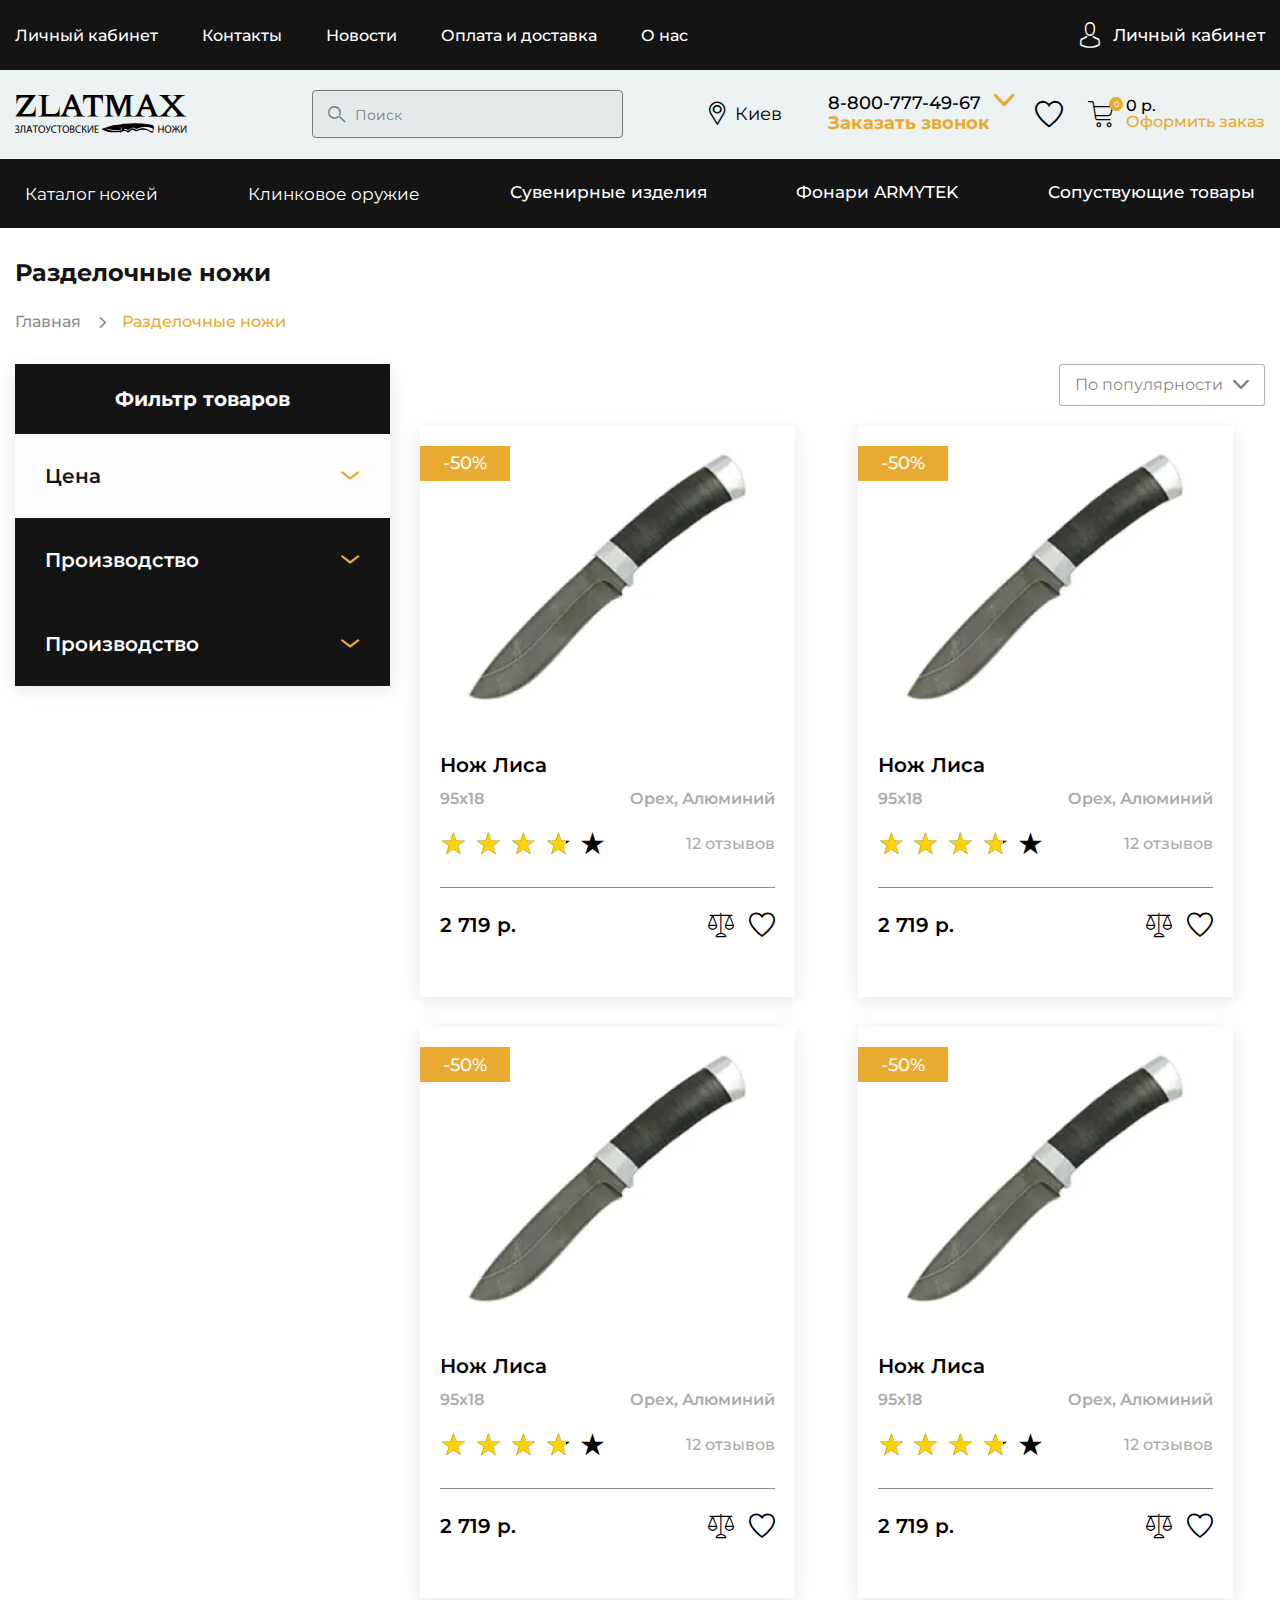
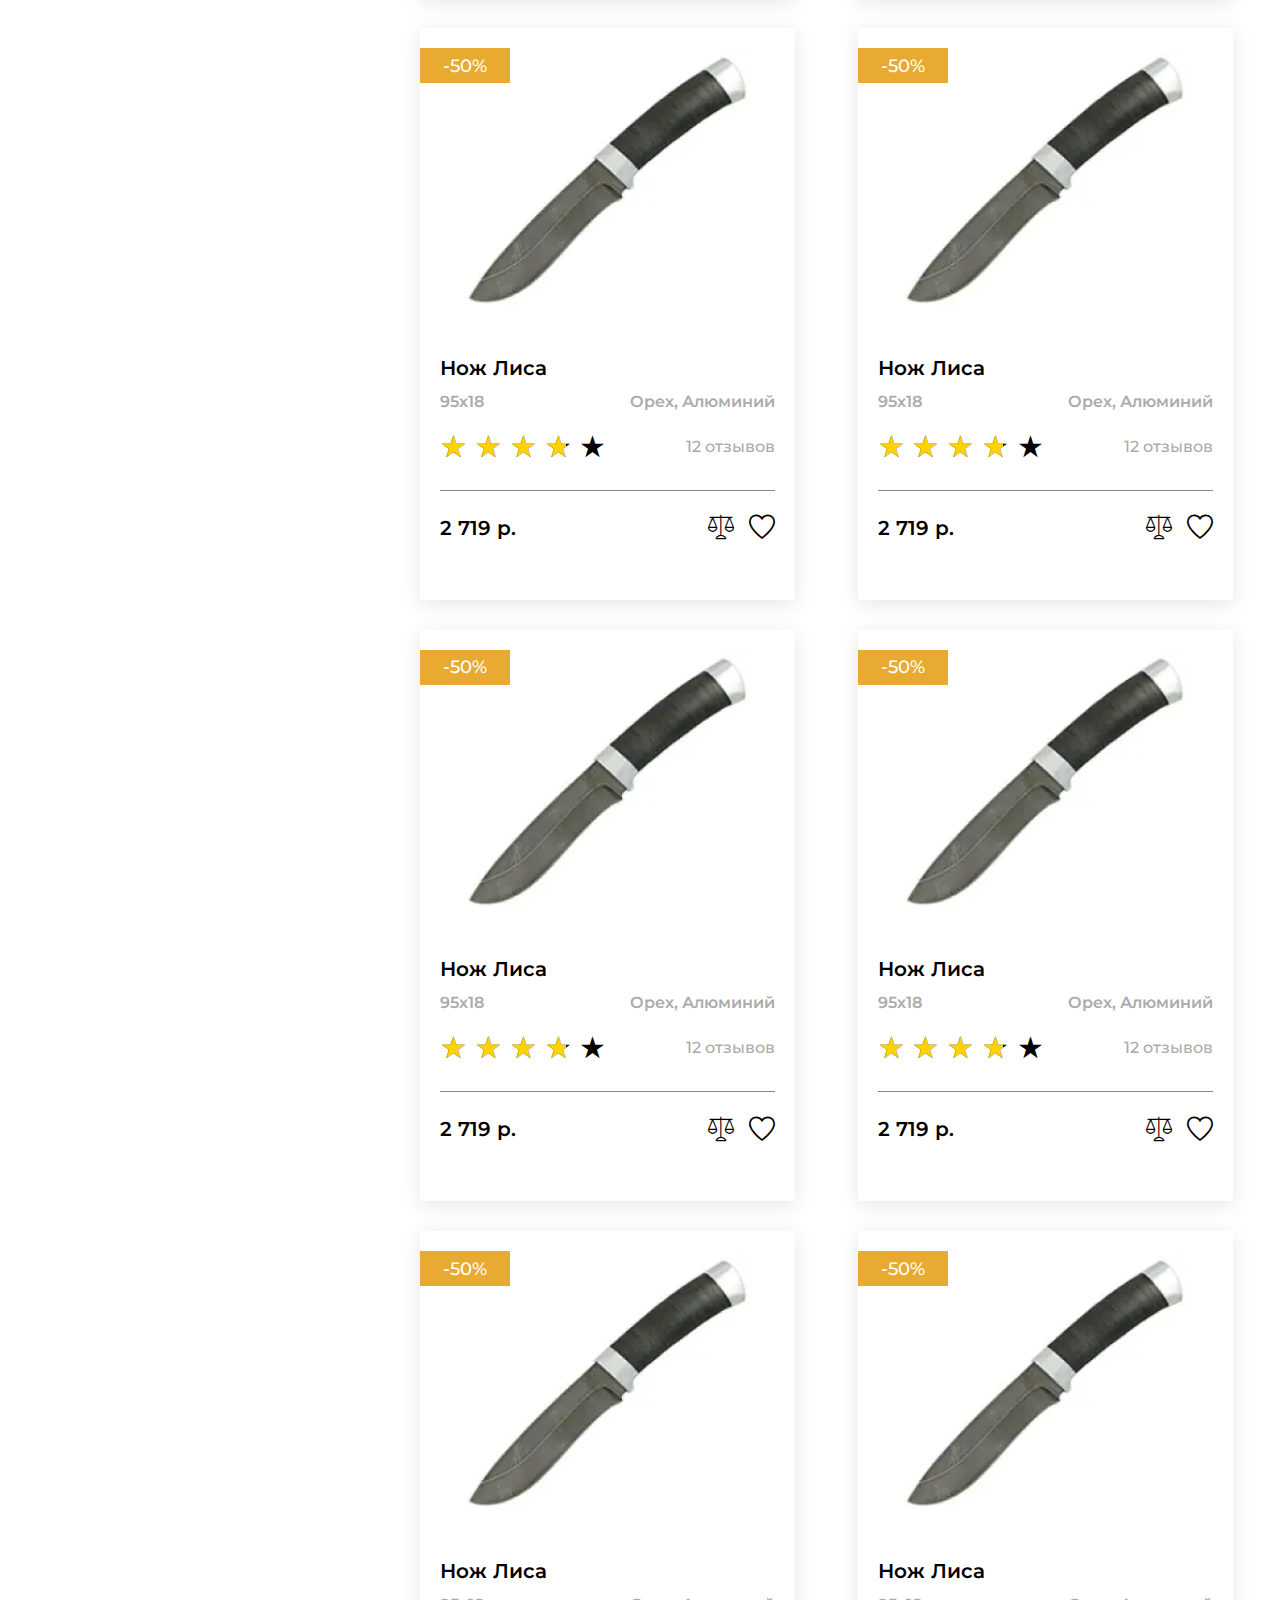
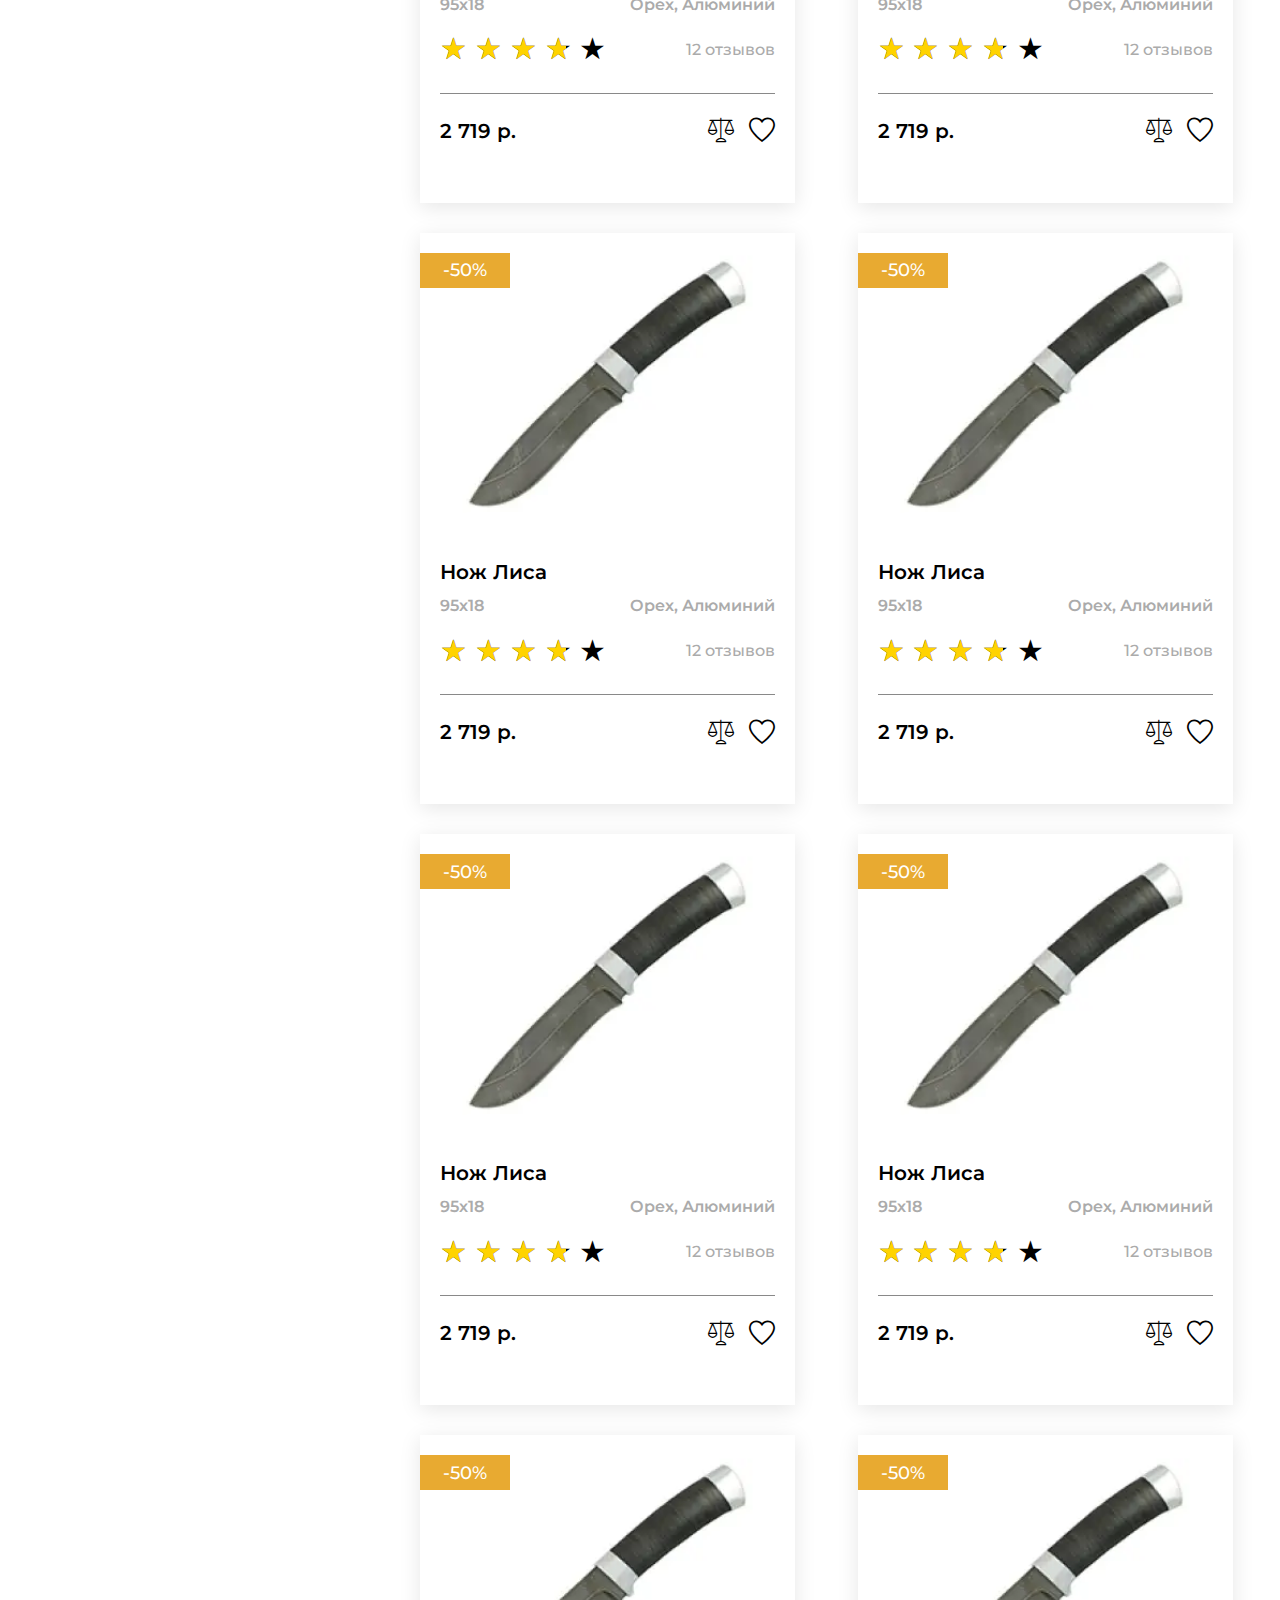
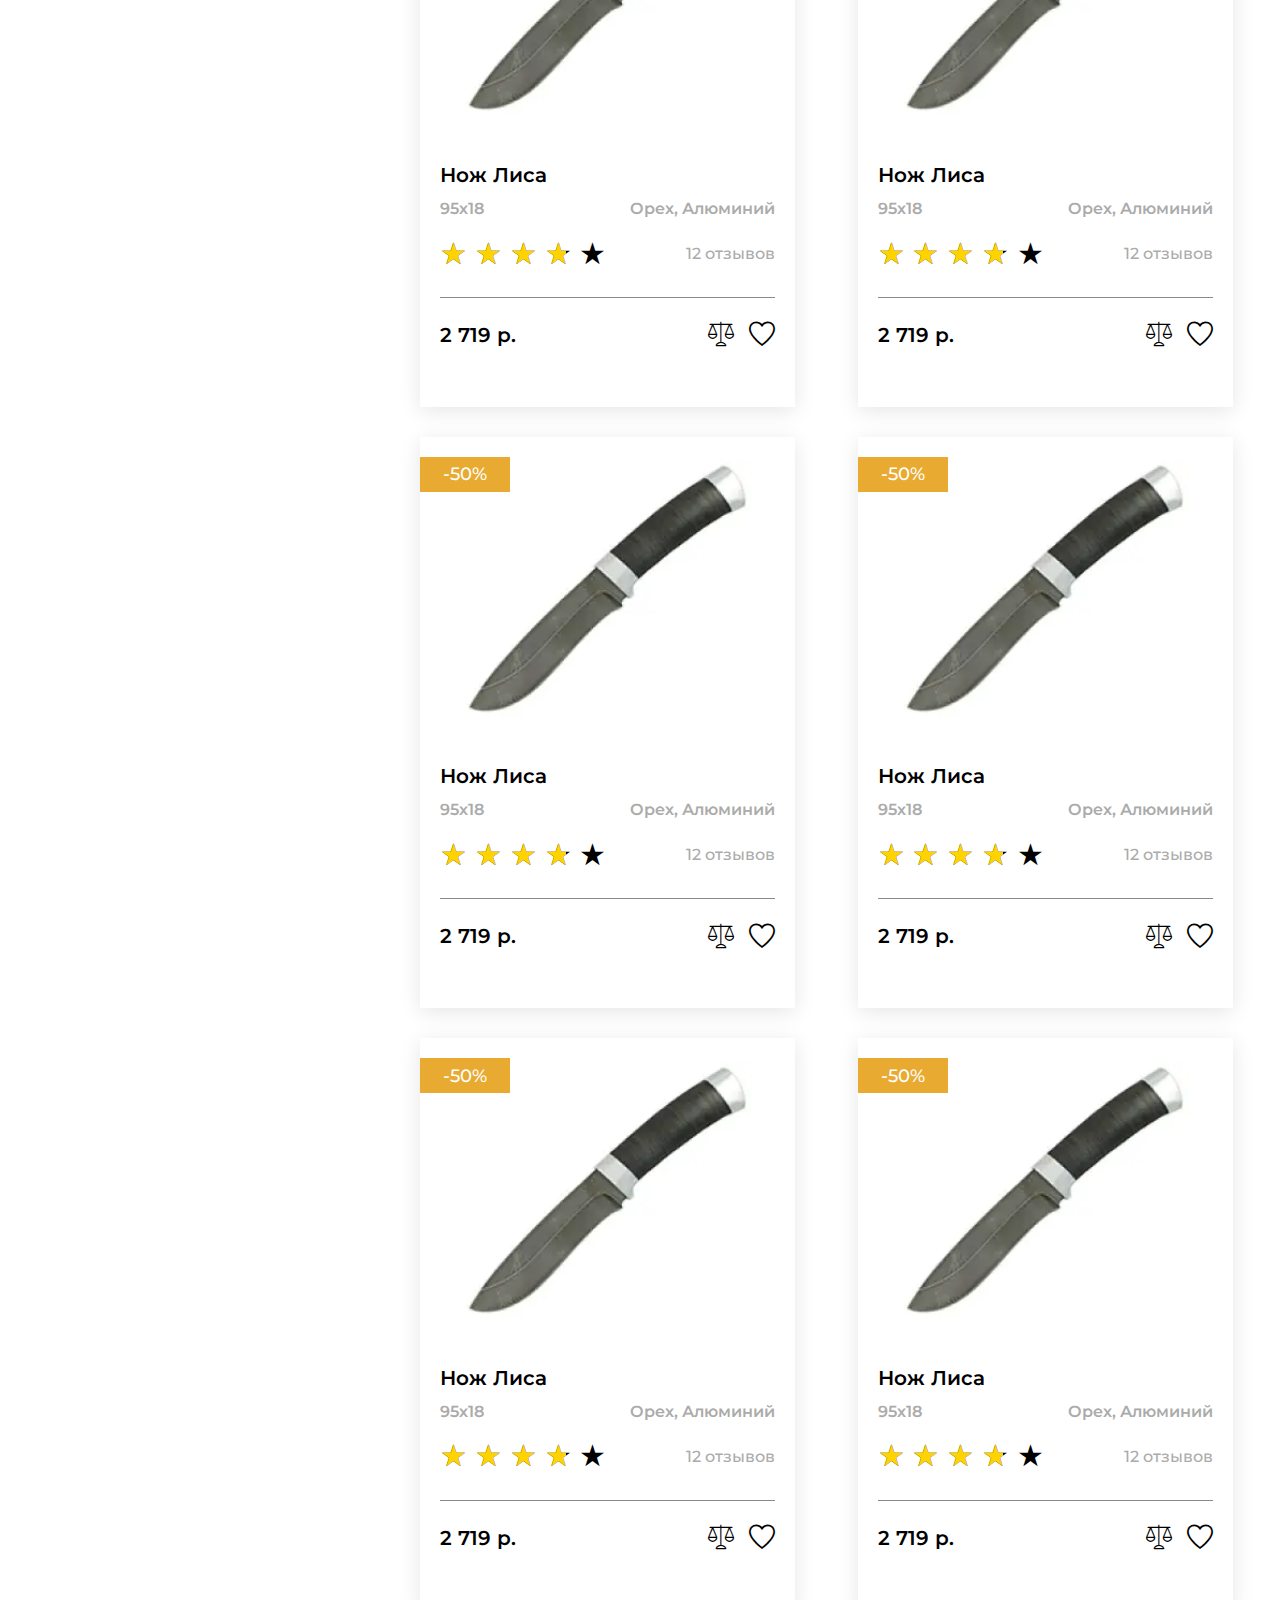
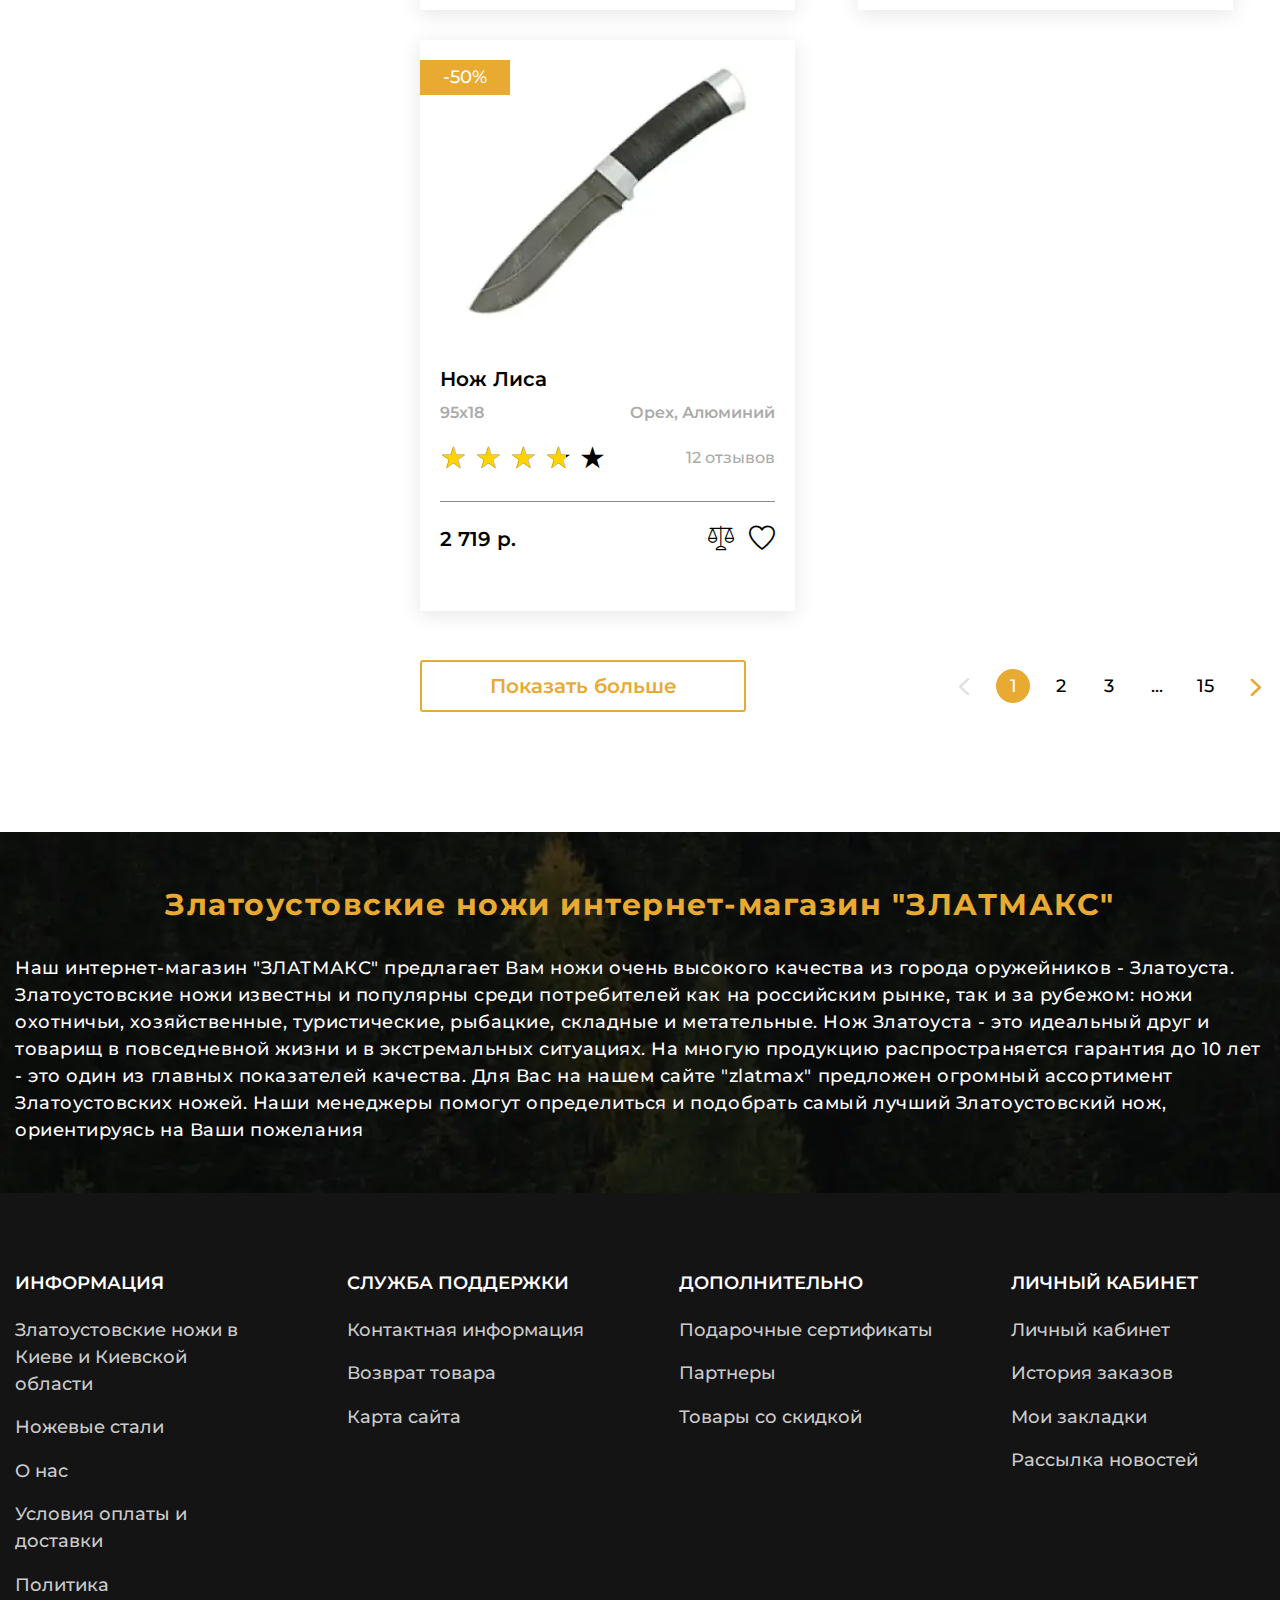
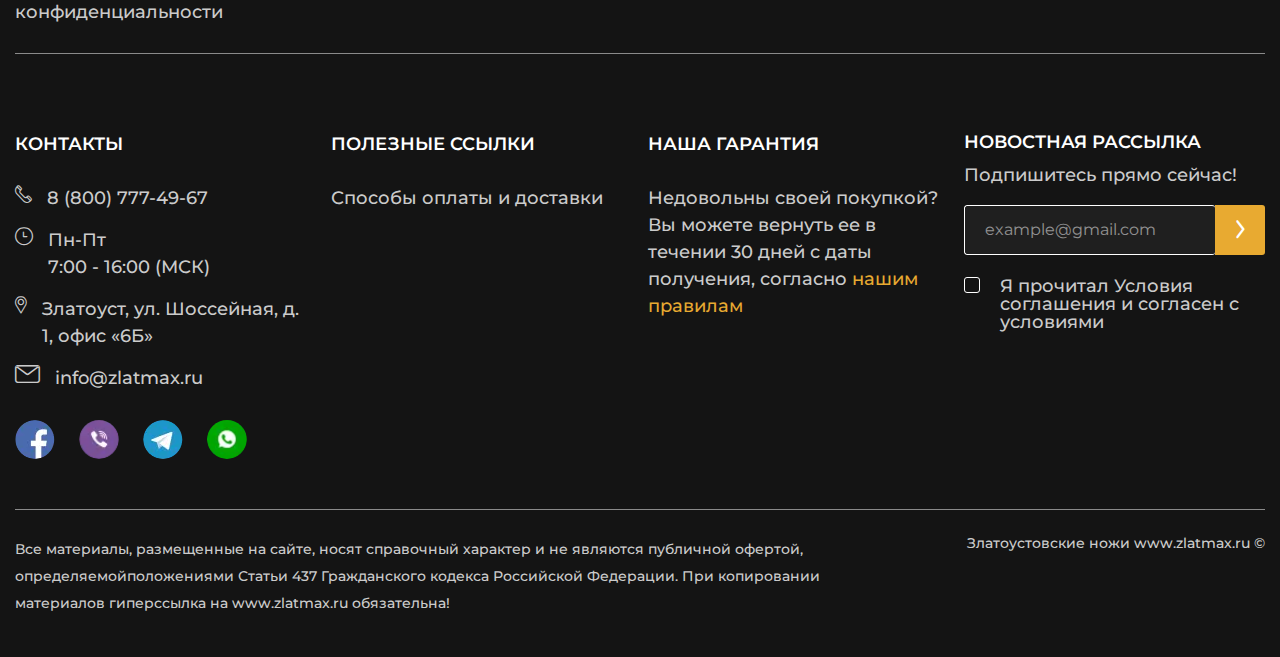
==== catalog.html @ 2f3dd1ab "Add files via upload" ====
<!DOCTYPE html>
<html lang="ru">

<head>
	<title>Каталог</title>
	<meta charset="UTF-8">
	<meta name="format-detection" content="telephone=no">
	<!-- <style>body{opacity: 0;}</style> -->
	<link rel="stylesheet" href="css/style.min.css?_v=20221117152508">
	<link rel="shortcut icon" href="favicon.ico">
	<!-- <meta name="robots" content="noindex, nofollow"> -->
	<meta name="viewport" content="width=device-width, initial-scale=1.0">
</head>


<!---->


<body>
	<div class="wrapper">
		<header class="header">
			<div class="header__top top-header">
				<div class="top-header__container">
					<div class="top-header__menu menu menu-top-header">
						<nav class="menu__body menu-top-header__body">
							<ul class="menu__list menu-top-header__list">
								<li class="menu__item menu-top-header__item"><a href="#" class="menu__link">Личный
										кабинет</a></li>
								<li class="menu__item menu-top-header__item catalog-top-header">
									<div data-spollers class="spollers catalog-top-header">
										<div class="spollers__item catalog-top-header__body">
											<button type="button" data-spoller-close data-spoller class="spollers__title catalog-top-header__button">Каталог
												товаров<span class="_icon-arrow-bottom"></span></button>
											<div class="spollers__body catalog-top-header__content catalog-top-header-menu">

												<div data-one-spoller data-spollers class="spollers catalog-top-header-menu__content">
													<div class="spollers__item catalog-top-header-menu__item">
														<button type="button" data-spoller-close data-spoller class="spollers__title catalog-top-header__button">Каталог ножей<span class="_icon-arrow-bottom"></span></button>
														<ul class="spollers__body catalog-top-header-menu__list">
															<li class="catalog-top-header-menu__point"><a href="catalog.html" class="catalog-top-header-menu__link">Разделочные ножи</a>
															</li>
															<li class="catalog-top-header-menu__point"><a href="#" class="catalog-top-header-menu__link">Туристические ножи</a>
															</li>
															<li class="catalog-top-header-menu__point"><a href="#" class="catalog-top-header-menu__link">Ножи охотничьи</a>
															</li>
															<li class="catalog-top-header-menu__point"><a href="#" class="catalog-top-header-menu__link">Булатные ножи</a>
															</li>
															<li class="catalog-top-header-menu__point"><a href="#" class="catalog-top-header-menu__link">Ножи из дамаска</a>
															</li>
															<li class="catalog-top-header-menu__point"><a href="#" class="catalog-top-header-menu__link">Тактического назначения</a>
															</li>
															<li class="catalog-top-header-menu__point"><a href="#" class="catalog-top-header-menu__link">Метательные ножи</a>
															</li>
															<li class="catalog-top-header-menu__point"><a href="#" class="catalog-top-header-menu__link">Мачете и кукри</a>
															</li>
															<li class="catalog-top-header-menu__point"><a href="#" class="catalog-top-header-menu__link">Ножи кухонные</a>
															</li>
														</ul>
													</div>

													<div class="spollers__item catalog-top-header-menu__item">
														<button type="button" data-spoller-close data-spoller class="spollers__title catalog-top-header__button">Клинковое оружие<span class="_icon-arrow-bottom"></span></button>
														<ul class="spollers__body catalog-top-header-menu__list">
															<li class="catalog-top-header-menu__point"><a href="#" class="catalog-top-header-menu__link">Кортики</a>
															</li>
															<li class="catalog-top-header-menu__point"><a href="#" class="catalog-top-header-menu__link">Кинжалы</a>
															</li>
															<li class="catalog-top-header-menu__point"><a href="#" class="catalog-top-header-menu__link">Стилеты</a>
															</li>
															<li class="catalog-top-header-menu__point"><a href="#" class="catalog-top-header-menu__link">Бебуты</a>
															</li>
															<li class="catalog-top-header-menu__point"><a href="#" class="catalog-top-header-menu__link">Катаны</a>
															</li>
															<li class="catalog-top-header-menu__point"><a href="#" class="catalog-top-header-menu__link">Мечи</a>
															</li>
															<li class="catalog-top-header-menu__point"><a href="#" class="catalog-top-header-menu__link">Палаши</a>
															</li>
															<li class="catalog-top-header-menu__point"><a href="#" class="catalog-top-header-menu__link">Сабли</a>
															</li>
															<li class="catalog-top-header-menu__point"><a href="#" class="catalog-top-header-menu__link">Казачьи шашки</a>
															</li>
															<li class="catalog-top-header-menu__point"><a href="#" class="catalog-top-header-menu__link">Шпаги</a>
															</li>
														</ul>
													</div>

													<div class="spollers__item catalog-top-header-menu__item">
														<button type="button" data-spoller-close data-spoller class="spollers__title catalog-top-header__button">Сувенирные изделия<span class="_icon-arrow-bottom"></span></button>
														<ul class="spollers__body catalog-top-header-menu__list">
															<li class="catalog-top-header-menu__point"><a href="#" class="catalog-top-header-menu__link">Тарели</a>
															</li>
															<li class="catalog-top-header-menu__point"><a href="#" class="catalog-top-header-menu__link">Предметы интерьера</a>
															</li>
															<li class="catalog-top-header-menu__point"><a href="#" class="catalog-top-header-menu__link">Украшенная посуда</a>
															</li>
															<li class="catalog-top-header-menu__point"><a href="#" class="catalog-top-header-menu__link">Христианская тематика</a>
															</li>
															<li class="catalog-top-header-menu__point"><a href="#" class="catalog-top-header-menu__link">Гравьюра на стали</a>
															</li>
															<li class="catalog-top-header-menu__point"><a href="#" class="catalog-top-header-menu__link">Браслеты</a>
															</li>
														</ul>
													</div>

													<div class="catalog-top-header-menu__item">
														<a href="#" class=" catalog-top-header-menu__button">Фонари ARMYTEK</a>
													</div>

													<div class="spollers__item catalog-top-header-menu__item">
														<button type="button" data-spoller-close data-spoller class="spollers__title catalog-top-header__button">Сопуствующие товары<span class="_icon-arrow-bottom"></span></button>
														<ul class="spollers__body catalog-top-header-menu__list">
															<li class="catalog-top-header-menu__point"><a href="#" class="catalog-top-header-menu__link">Чехлы и кейсы</a>
															</li>
															<li class="catalog-top-header-menu__point"><a href="#" class="catalog-top-header-menu__link">Ножны</a>
															</li>
															<li class="catalog-top-header-menu__point"><a href="#" class="catalog-top-header-menu__link">Разделочные доски</a>
															</li>
															<li class="catalog-top-header-menu__point"><a href="#" class="catalog-top-header-menu__link">Подарочные коробки</a>
															</li>
															<li class="catalog-top-header-menu__point"><a href="#" class="catalog-top-header-menu__link">Зажыгалки ZIPPO</a>
															</li>
														</ul>
													</div>

													<div class="catalog-top-header-menu__item">
														<a href="#" class=" catalog-top-header-menu__button">Топоры</a>
													</div>
												</div>

											</div>
										</div>
									</div>
								</li>
								<li class="menu__item menu-top-header__item"><a href="#" class="menu__link">Контакты</a></li>
								<li class="menu__item menu-top-header__item"><a href="#" class="menu__link">Новости</a></li>
								<li class="menu__item menu-top-header__item"><a href="#" class="menu__link">Оплата и доставка</a></li>
								<li class="menu__item menu-top-header__item"><a href="#" class="menu__link">О нас</a></li>
							</ul>
						</nav>
					</div>
					<a href="#" data-popup="#callback" class="top-header__phone _icon-footer-phone"></a>
					<a href="#" class="top-header__user _icon-user"><span>Личный кабинет</span></a>
					<a href="#" class="top-header__favourite _icon-favourite"></a>
					<a href="#" class="top-header__busket _busket _icon-basket"><span>0</span></a>
					<button type="button" class="menu__icon icon-menu"><span></span></button>
				</div>
			</div>


			<div class="header__body body-header">
				<div class="body-header__container">
					<div class="body-header__content">
						<a href="index.html" class="body-header__logo _icon-logo"></a>
						<form class="body-header__search search-body-header">
							<button type="submit" class="search-body-header__button _icon-search"></button>
							<input autocomplete="off" type="text" name="form[]" data-error="Ошибка" placeholder="Поиск" class="search-body-header__input">
						</form>
					</div>
					<div class="body-header__other other-body-header">
						<div class="other-body-header__location location-body-header">
							<button data-popup="#location" type="button" class="location-body-header__button _icon-location">
								<p class="location-body-header__value">Киев</p>
							</button>
						</div>
						<div class="other-body-header__phones phones-body-header">
							<button type="button" data-popup="#callback" class="phones-body-header__icon _icon-footer-phone"></button>
							<div data-spollers class="phones-body-header__items">
								<div class="phones-body-header__item">
									<a href="tell:88007774967" class="phones-body-header__link">8-800-777-49-67</a>
									<button type="button" data-spoller data-spoller-close class="phones-body-header__arrow _icon-arrow-bottom"></button>
									<ul class="phones-body-header__list">
										<li><a href="tell:88007774968" class="phones-body-header__link">8-800-777-49-68</a></li>
										<li><a href="tell:88007779469" class="phones-body-header__link">8-800-777-94-69</a></li>
										<li><a href="tell:88007778370" class="phones-body-header__link">8-800-777-83-70</a></li>
										<li><a href="tell:88007773871" class="phones-body-header__link">8-800-777-38-71</a></li>
									</ul>
								</div>
							</div>
							<button data-popup="#callback" type="button" class="phones-body-header__callback">Заказать
								звонок</button>
						</div>
						<a href="#" class="other-body-header__favourite _icon-favourite"></a>
						<div class="other-body-header__busket busket-body-header">
							<a href="#" class="busket-body-header__icon _busket _icon-basket"><span>0</span></a>
							<div class="busket-body-header__content">
								<div class="busket-body-header__price">0 p.</div>
								<a href="#" class="busket-body-header__link">Оформить заказ</a>
							</div>
						</div>
					</div>
				</div>
			</div>


			<div class="header__catalog catalog-header">
				<div class="catalog-header__container">
					<nav class="catalog-header__menu menu-catalog">
						<ul class="menu-catalog__list">
							<li class="menu-catalog__item"><button type="button" data-parent="1" class="menu-catalog__link">Каталог
									ножей</button></li>
							<li class="menu-catalog__item"><button type="button" data-parent="2" class="menu-catalog__link">Клинковое
									оружие</button></li>
							<li class="menu-catalog__item"><a href="#" class="menu-catalog__link">Сувенирные изделия</a></li>
							<li class="menu-catalog__item"><a href="#" class="menu-catalog__link">Фонари ARMYTEK</a></li>
							<li class="menu-catalog__item"><a href="#" class="menu-catalog__link">Сопуствующие товары</a></li>
						</ul>

						<div class="menu-catalog__sub-menu sub-menu-catalog">
							<div class="sub-menu-catalog__container">
								<div hidden data-submenu="1" class="sub-menu-catalog__block">

									<div class="sub-menu-catalog__column">
										<a href="" class="sub-menu-catalog__category">Категория ножей</a>
										<ul class="sub-menu-catalog__list">
											<li class="sub-menu-catalog__item"><a href="catalog.html" class="sub-menu-catalog__link">Разделочные
													ножи</a>
											</li>
											<li class="sub-menu-catalog__item"><a href="#" class="sub-menu-catalog__link">Туристические
													ножи</a>
											</li>
											<li class="sub-menu-catalog__item"><a href="#" class="sub-menu-catalog__link">Ножи
													охотничьи</a>
											</li>
											<li class="sub-menu-catalog__item"><a href="#" class="sub-menu-catalog__link">Булатные
													ножи</a>
											</li>
											<li class="sub-menu-catalog__item"><a href="#" class="sub-menu-catalog__link">Ножи из
													дамаска</a>
											</li>
											<li class="sub-menu-catalog__item"><a href="#" class="sub-menu-catalog__link">Тактического
													назначения</a>
											</li>
											<li class="sub-menu-catalog__item"><a href="#" class="sub-menu-catalog__link">Метательные
													ножи</a>
											</li>
											<li class="sub-menu-catalog__item"><a href="#" class="sub-menu-catalog__link">Мачете и
													кукри</a>
											</li>
											<li class="sub-menu-catalog__item"><a href="#" class="sub-menu-catalog__link">Ножи
													кухонные</a>
											</li>
										</ul>
										<a href="" class="sub-menu-catalog__all">Смотреть всё</a>
									</div>

									<div class="sub-menu-catalog__column">
										<a href="#" class="sub-menu-catalog__category">Производство ножей</a>
										<ul class="sub-menu-catalog__list">
											<li class="sub-menu-catalog__item"><a href="#" class="sub-menu-catalog__link">Ножи АИР</a>
											</li>
											<li class="sub-menu-catalog__item"><a href="#" class="sub-menu-catalog__link">Ножи ЗИК</a>
											</li>
											<li class="sub-menu-catalog__item"><a href="#" class="sub-menu-catalog__link">Ножи ЗЗОСС</a>
											</li>
											<li class="sub-menu-catalog__item"><a href="#" class="sub-menu-catalog__link">Ножи
													РОСоружие</a>
											</li>
											<li class="sub-menu-catalog__item"><a href="#" class="sub-menu-catalog__link">Ножи
													Оружейник</a>
											</li>
											<li class="sub-menu-catalog__item"><a href="#" class="sub-menu-catalog__link">Булат Сергея
													Баранова</a>
											</li>
											<li class="sub-menu-catalog__item"><a href="#" class="sub-menu-catalog__link">Булат Андрея
													Умерова</a>
											</li>
											<li class="sub-menu-catalog__item"><a href="#" class="sub-menu-catalog__link">Ножи Златко</a>
											</li>
											<li class="sub-menu-catalog__item"><a href="#" class="sub-menu-catalog__link">Ножи
													Стиль-М</a>
											</li>
											<li class="sub-menu-catalog__item"><a href="#" class="sub-menu-catalog__link">Оружейная
													компания</a>
											</li>
										</ul>
										<a href="" class="sub-menu-catalog__all">Смотреть всё</a>
									</div>

									<div class="sub-menu-catalog__column">
										<a href="#" class="sub-menu-catalog__category">Ножи по маркам стали</a>
										<ul class="sub-menu-catalog__list">
											<li class="sub-menu-catalog__item"><a href="#" class="sub-menu-catalog__link">Ножи из стали
													40х102С2М</a>
											</li>
											<li class="sub-menu-catalog__item"><a href="#" class="sub-menu-catalog__link">Ножи из стали
													95x18</a>
											</li>
											<li class="sub-menu-catalog__item"><a href="#" class="sub-menu-catalog__link">Ножи из стали
													100х13м</a>
											</li>
											<li class="sub-menu-catalog__item"><a href="#" class="sub-menu-catalog__link">Ножи из стали
													110х18м-ШД</a>
											</li>
											<li class="sub-menu-catalog__item"><a href="#" class="sub-menu-catalog__link">Ножи из стали
													ЭИ-107 ТЦ</a>
											</li>
											<li class="sub-menu-catalog__item"><a href="#" class="sub-menu-catalog__link">Ножи из стали
													50х14МФ</a>
											</li>

											<li class="sub-menu-catalog__item"><a href="#" class="sub-menu-catalog__link">Ножи из стали
													AUS-8</a>
											</li>
											<li class="sub-menu-catalog__item"><a href="#" class="sub-menu-catalog__link">Ножи из стали
													К340</a>
											</li>
											<li class="sub-menu-catalog__item"><a href="#" class="sub-menu-catalog__link">Ножи из стали
													M390</a>
											</li>
											<li class="sub-menu-catalog__item"><a href="#" class="sub-menu-catalog__link">Ножи из стали
													ЭП-766</a>
											</li>
										</ul>
										<a href="" class="sub-menu-catalog__all">Смотреть всё</a>
									</div>

									<div class="sub-menu-catalog__column">
										<a href="#" class="sub-menu-catalog__category">Заточка и полировка ножей</a>
										<ul class="sub-menu-catalog__list">
											<li class="sub-menu-catalog__item"><a href="#" class="sub-menu-catalog__link">Паста ГОИ</a>
											</li>
											<li class="sub-menu-catalog__item"><a href="#" class="sub-menu-catalog__link">Алмазная
													паста</a>
											</li>
											<li class="sub-menu-catalog__item"><a href="#" class="sub-menu-catalog__link">Бруски и камни
													для
													заточки</a>
											</li>
											<li class="sub-menu-catalog__item"><a href="#" class="sub-menu-catalog__link">Заточные
													системы</a>
											</li>

										</ul>
										<a href="" class="sub-menu-catalog__all">Смотреть всё</a>
									</div>

									<div class="sub-menu-catalog__column">
										<a href="#" class="sub-menu-catalog__category">Ножевая мастерская</a>
										<ul class="sub-menu-catalog__list">
											<li class="sub-menu-catalog__item"><a href="#" class="sub-menu-catalog__link">Ножевые
													клинки</a>
											</li>
											<li class="sub-menu-catalog__item"><a href="#" class="sub-menu-catalog__link">Заготовки для
													ножей</a>
											</li>
											<li class="sub-menu-catalog__item"><a href="#" class="sub-menu-catalog__link">Литье для
													ножей</a>
											</li>
											<li class="sub-menu-catalog__item"><a href="#" class="sub-menu-catalog__link">Материалы для
													рукоятей</a>
											</li>
											<li class="sub-menu-catalog__item"><a href="#" class="sub-menu-catalog__link">Уход за
													рукоятиями
													ножей</a>
											</li>
										</ul>
										<a href="" class="sub-menu-catalog__all">Смотреть всё</a>
									</div>
								</div>

								<div hidden data-submenu="2" class="sub-menu-catalog__block">
									<div class="sub-menu-catalog__column">
										<a href="" class="sub-menu-catalog__category">Категория ножей</a>
										<ul class="sub-menu-catalog__list">
											<li class="sub-menu-catalog__item"><a href="#" class="sub-menu-catalog__link">Разделочные
													ножи</a>
											</li>
											<li class="sub-menu-catalog__item"><a href="#" class="sub-menu-catalog__link">Туристические
													ножи</a>
											</li>
											<li class="sub-menu-catalog__item"><a href="#" class="sub-menu-catalog__link">Ножи
													охотничьи</a>
											</li>
											<li class="sub-menu-catalog__item"><a href="#" class="sub-menu-catalog__link">Булатные
													ножи</a>
											</li>
											<li class="sub-menu-catalog__item"><a href="#" class="sub-menu-catalog__link">Ножи из
													дамаска</a>
											</li>
											<li class="sub-menu-catalog__item"><a href="#" class="sub-menu-catalog__link">Тактического
													назначения</a>
											</li>
											<li class="sub-menu-catalog__item"><a href="#" class="sub-menu-catalog__link">Метательные
													ножи</a>
											</li>
											<li class="sub-menu-catalog__item"><a href="#" class="sub-menu-catalog__link">Мачете и
													кукри</a>
											</li>
											<li class="sub-menu-catalog__item"><a href="#" class="sub-menu-catalog__link">Ножи
													кухонные</a>
											</li>
										</ul>
										<a href="" class="sub-menu-catalog__all">Смотреть всё</a>
									</div>
									<div class="sub-menu-catalog__column">
										<a href="#" class="sub-menu-catalog__category">Производство ножей</a>
										<ul class="sub-menu-catalog__list">
											<li class="sub-menu-catalog__item"><a href="#" class="sub-menu-catalog__link">Ножи АИР</a>
											</li>
											<li class="sub-menu-catalog__item"><a href="#" class="sub-menu-catalog__link">Ножи ЗИК</a>
											</li>
											<li class="sub-menu-catalog__item"><a href="#" class="sub-menu-catalog__link">Ножи ЗЗОСС</a>
											</li>
											<li class="sub-menu-catalog__item"><a href="#" class="sub-menu-catalog__link">Ножи
													РОСоружие</a>
											</li>
											<li class="sub-menu-catalog__item"><a href="#" class="sub-menu-catalog__link">Ножи
													Оружейник</a>
											</li>
											<li class="sub-menu-catalog__item"><a href="#" class="sub-menu-catalog__link">Булат Сергея
													Баранова</a>
											</li>
											<li class="sub-menu-catalog__item"><a href="#" class="sub-menu-catalog__link">Булат Андрея
													Умерова</a>
											</li>
											<li class="sub-menu-catalog__item"><a href="#" class="sub-menu-catalog__link">Ножи Златко</a>
											</li>
											<li class="sub-menu-catalog__item"><a href="#" class="sub-menu-catalog__link">Ножи
													Стиль-М</a>
											</li>
											<li class="sub-menu-catalog__item"><a href="#" class="sub-menu-catalog__link">Оружейная
													компания</a>
											</li>
										</ul>
										<a href="" class="sub-menu-catalog__all">Смотреть всё</a>
									</div>
								</div>
							</div>
						</div>
					</nav>
				</div>
			</div>
		</header>
		<main class="page page__inner">
			<div class="page__header">
				<div class="page__container">
					<h1 class="page__title title">Разделочные ножи</h1>
					<nav class="page__breadcrambs breadcrambs">
						<ul class="breadcrambs__list">
							<li class="breadcrambs__item">
								<a href="index.html" class="breadcrambs__link">
									<p>Главная</p>
								</a>
							</li>
							<li class="breadcrambs__item">
								<span class="breadcrambs__current">Разделочные ножи</span>
							</li>
						</ul>
					</nav>
				</div>
			</div>
			<div class="catalog">
				<div class="catalog__container">
					<div class="catalog__body">
						<div data-spollers="992.98" class="catalog__filter filter-catalog">

							<button type="button" data-spoller class="filter-catalog__title">Фильтр товаров</button>
							<div data-spollers class="filter-catalog__items">
								<div class="filter-catalog__price price-filter">
									<button type="button" data-spoller class="price-filter__title _icon-spoller-arrow">Цена</button>
									<div data-range class="price-filter__body">
										<div class="price-filter__inputs">
											<input data-range-from="0" autocomplete="off" type="number" value="1000" name="form[]" class="price-filter__input">
											<input data-range-to="5000" autocomplete="off" type="number" value="4000" name="form[]" class="price-filter__input">
										</div>
										<div data-range-item class="price-filter__range"></div>

									</div>
								</div>

								<div class="filter-catalog__item item-filter-catalog">
									<button type="button" data-spoller class="item-filter-catalog__title _icon-spoller-arrow">Производство</button>
									<div class="item-filter-catalog__body">
										<ul class="item-filter-catalog__list">

											<li class="item-filter-catalog__item">
												<div class="item-filter-catalog__checkbox">
													<input id="01" type="checkbox" value="01" data-error="Ошибка" class="item-filter-catalog__input">
													<label class="item-filter-catalog__lable" for="01"></label>
												</div>
												<p class="item-filter-catalog__text">100Х13М</p>
												<span class="item-filter-catalog__number">(250)</span>
											</li>

											<li class="item-filter-catalog__item">
												<div class="item-filter-catalog__checkbox">
													<input id="02" type="checkbox" value="02" data-error="Ошибка" class="item-filter-catalog__input">
													<label class="item-filter-catalog__lable" for="02"></label>
												</div>
												<p class="item-filter-catalog__text">Булат Сергея Баранова</p>
												<span class="item-filter-catalog__number">(25)</span>
											</li>

											<li class="item-filter-catalog__item">
												<div class="item-filter-catalog__checkbox">
													<input id="03" type="checkbox" value="03" data-error="Ошибка" class="item-filter-catalog__input">
													<label class="item-filter-catalog__lable" for="03"></label>
												</div>
												<p class="item-filter-catalog__text">Булат Умерова</p>
												<span class="item-filter-catalog__number">(265)</span>
											</li>


											<li class="item-filter-catalog__item">
												<div class="item-filter-catalog__checkbox">
													<input id="04" type="checkbox" value="04" data-error="Ошибка" class="item-filter-catalog__input">
													<label class="item-filter-catalog__lable" for="04"></label>
												</div>
												<p class="item-filter-catalog__text">ЗЗОСС</p>
												<span class="item-filter-catalog__number">(18)</span>
											</li>

											<li class="item-filter-catalog__item">
												<div class="item-filter-catalog__checkbox">
													<input id="05" type="checkbox" value="05" data-error="Ошибка" class="item-filter-catalog__input">
													<label class="item-filter-catalog__lable" for="05"></label>
												</div>
												<p class="item-filter-catalog__text">ЗИК</p>
												<span class="item-filter-catalog__number">(750)</span>
											</li>

											<li class="item-filter-catalog__item">
												<div class="item-filter-catalog__checkbox">
													<input id="06" type="checkbox" value="06" data-error="Ошибка" class="item-filter-catalog__input">
													<label class="item-filter-catalog__lable" for="06"></label>
												</div>
												<p class="item-filter-catalog__text">ЗЛАТКО</p>
												<span class="item-filter-catalog__number">(750)</span>
											</li>

											<li class="item-filter-catalog__item">
												<div class="item-filter-catalog__checkbox">
													<input id="07" type="checkbox" value="07" data-error="Ошибка" class="item-filter-catalog__input">
													<label class="item-filter-catalog__lable" for="07"></label>
												</div>
												<p class="item-filter-catalog__text">ЗлатПрофит</p>
												<span class="item-filter-catalog__number">(750)</span>
											</li>


											<li class="item-filter-catalog__item">
												<div class="item-filter-catalog__checkbox">
													<input id="08" type="checkbox" value="08" data-error="Ошибка" class="item-filter-catalog__input">
													<label class="item-filter-catalog__lable" for="08"></label>
												</div>
												<p class="item-filter-catalog__text">ЗОК</p>
												<span class="item-filter-catalog__number">(750)</span>
											</li>


											<li class="item-filter-catalog__item">
												<div class="item-filter-catalog__checkbox">
													<input id="09" type="checkbox" value="09" data-error="Ошибка" class="item-filter-catalog__input">
													<label class="item-filter-catalog__lable" for="09"></label>
												</div>
												<p class="item-filter-catalog__text">НБК</p>
												<span class="item-filter-catalog__number">(750)</span>
											</li>


											<li class="item-filter-catalog__item">
												<div class="item-filter-catalog__checkbox">
													<input id="10" type="checkbox" value="10" data-error="Ошибка" class="item-filter-catalog__input">
													<label class="item-filter-catalog__lable" for="10"></label>
												</div>
												<p class="item-filter-catalog__text">НИКОН</p>
												<span class="item-filter-catalog__number">(750)</span>
											</li>


											<li class="item-filter-catalog__item">
												<div class="item-filter-catalog__checkbox">
													<input id="11" type="checkbox" value="11" data-error="Ошибка" class="item-filter-catalog__input">
													<label class="item-filter-catalog__lable" for="11"></label>
												</div>
												<p class="item-filter-catalog__text">Оружейник</p>
												<span class="item-filter-catalog__number">(750)</span>
											</li>


											<li class="item-filter-catalog__item">
												<div class="item-filter-catalog__checkbox">
													<input id="12" type="checkbox" value="12" data-error="Ошибка" class="item-filter-catalog__input">
													<label class="item-filter-catalog__lable" for="12"></label>
												</div>
												<p class="item-filter-catalog__text">РОСоружие</p>
												<span class="item-filter-catalog__number">(750)</span>
											</li>


											<li class="item-filter-catalog__item">
												<div class="item-filter-catalog__checkbox">
													<input id="13" type="checkbox" value="13" data-error="Ошибка" class="item-filter-catalog__input">
													<label class="item-filter-catalog__lable" for="13"></label>
												</div>
												<p class="item-filter-catalog__text">СТИЛЬ-М</p>
												<span class="item-filter-catalog__number">(750)</span>
											</li>

										</ul>
									</div>
								</div>

								<div class="filter-catalog__item item-filter-catalog">
									<button type="button" data-spoller class="item-filter-catalog__title _icon-spoller-arrow">Производство</button>
									<div class="item-filter-catalog__body">Контент спойлера</div>
								</div>
							</div>

						</div>
						<div class="catalog__content">
							<div class="catalog__controll">
								<select name="form[]" data-class-modif="controll">
									<option value="1" selected>По популярности</option>
									<option value="2">Цена: по возростанию</option>
									<option value="3">Цена: по убыванию</option>
									<option value="4">По названию: А-я</option>
									<option value="5">По названию: Я-а</option>
								</select>
							</div>
							<div class="catalog__products">
								<article class="product-card">
									<div class="product-card__sale">-50%</div>
									<a href="#" class="product-card__image">
										<span class="product-card__item-image-ibg product-card__item-image-ibg_contain">
											<picture><source srcset="img/card-product/01.webp" type="image/webp"><img src="img/card-product/01.png" alt=""></picture>
										</span>
									</a>
									<div class="product-card__body">
										<h4 class="product-card__title"><a href="#" class="product-card__link">Нож Лиса</a></h4>
										<div class="product-card__info info-product-card">
											<div class="info-product-card__size">95х18</div>
											<div class="info-product-card__materials">Орех, Алюминий</div>
										</div>
										<div class="product-card__rating rating rating_set">
											<div class="rating__body">
												<div class="rating__active"></div>
												<div class="rating__items">
													<input type="radio" class="rating__item" value="1" name="rating">
													<input type="radio" class="rating__item" value="2" name="rating">
													<input type="radio" class="rating__item" value="3" name="rating">
													<input type="radio" class="rating__item" value="4" name="rating">
													<input type="radio" class="rating__item" value="5" name="rating">
												</div>
											</div>
											<div class="rating__value">3.6</div>
											<div class="rating__info">12 отзывов</div>
										</div>
										<div class="product-card__footer">
											<div class="product-card__price">2 719 р.</div>

											<a href="" class="product-card__compare _icon-compare"></a>
											<a href="" class="product-card__favourite _icon-favourite"></a>
										</div>
										<button class="product-card__cart">
											<p>В корзину</p><span class="_icon-basket"></span>
										</button>
									</div>
								</article>

								<article class="product-card">
									<div class="product-card__sale">-50%</div>
									<a href="#" class="product-card__image">
										<span class="product-card__item-image-ibg product-card__item-image-ibg_contain">
											<picture><source srcset="img/card-product/01.webp" type="image/webp"><img src="img/card-product/01.png" alt=""></picture>
										</span>
									</a>
									<div class="product-card__body">
										<h4 class="product-card__title"><a href="#" class="product-card__link">Нож Лиса</a></h4>
										<div class="product-card__info info-product-card">
											<div class="info-product-card__size">95х18</div>
											<div class="info-product-card__materials">Орех, Алюминий</div>
										</div>
										<div class="product-card__rating rating rating_set">
											<div class="rating__body">
												<div class="rating__active"></div>
												<div class="rating__items">
													<input type="radio" class="rating__item" value="1" name="rating">
													<input type="radio" class="rating__item" value="2" name="rating">
													<input type="radio" class="rating__item" value="3" name="rating">
													<input type="radio" class="rating__item" value="4" name="rating">
													<input type="radio" class="rating__item" value="5" name="rating">
												</div>
											</div>
											<div class="rating__value">3.6</div>
											<div class="rating__info">12 отзывов</div>
										</div>
										<div class="product-card__footer">
											<div class="product-card__price">2 719 р.</div>

											<a href="" class="product-card__compare _icon-compare"></a>
											<a href="" class="product-card__favourite _icon-favourite"></a>
										</div>
										<button class="product-card__cart">
											<p>В корзину</p><span class="_icon-basket"></span>
										</button>
									</div>
								</article>

								<article class="product-card">
									<div class="product-card__sale">-50%</div>
									<a href="#" class="product-card__image">
										<span class="product-card__item-image-ibg product-card__item-image-ibg_contain">
											<picture><source srcset="img/card-product/01.webp" type="image/webp"><img src="img/card-product/01.png" alt=""></picture>
										</span>
									</a>
									<div class="product-card__body">
										<h4 class="product-card__title"><a href="#" class="product-card__link">Нож Лиса</a></h4>
										<div class="product-card__info info-product-card">
											<div class="info-product-card__size">95х18</div>
											<div class="info-product-card__materials">Орех, Алюминий</div>
										</div>
										<div class="product-card__rating rating rating_set">
											<div class="rating__body">
												<div class="rating__active"></div>
												<div class="rating__items">
													<input type="radio" class="rating__item" value="1" name="rating">
													<input type="radio" class="rating__item" value="2" name="rating">
													<input type="radio" class="rating__item" value="3" name="rating">
													<input type="radio" class="rating__item" value="4" name="rating">
													<input type="radio" class="rating__item" value="5" name="rating">
												</div>
											</div>
											<div class="rating__value">3.6</div>
											<div class="rating__info">12 отзывов</div>
										</div>
										<div class="product-card__footer">
											<div class="product-card__price">2 719 р.</div>

											<a href="" class="product-card__compare _icon-compare"></a>
											<a href="" class="product-card__favourite _icon-favourite"></a>
										</div>
										<button class="product-card__cart">
											<p>В корзину</p><span class="_icon-basket"></span>
										</button>
									</div>
								</article>

								<article class="product-card">
									<div class="product-card__sale">-50%</div>
									<a href="#" class="product-card__image">
										<span class="product-card__item-image-ibg product-card__item-image-ibg_contain">
											<picture><source srcset="img/card-product/01.webp" type="image/webp"><img src="img/card-product/01.png" alt=""></picture>
										</span>
									</a>
									<div class="product-card__body">
										<h4 class="product-card__title"><a href="#" class="product-card__link">Нож Лиса</a></h4>
										<div class="product-card__info info-product-card">
											<div class="info-product-card__size">95х18</div>
											<div class="info-product-card__materials">Орех, Алюминий</div>
										</div>
										<div class="product-card__rating rating rating_set">
											<div class="rating__body">
												<div class="rating__active"></div>
												<div class="rating__items">
													<input type="radio" class="rating__item" value="1" name="rating">
													<input type="radio" class="rating__item" value="2" name="rating">
													<input type="radio" class="rating__item" value="3" name="rating">
													<input type="radio" class="rating__item" value="4" name="rating">
													<input type="radio" class="rating__item" value="5" name="rating">
												</div>
											</div>
											<div class="rating__value">3.6</div>
											<div class="rating__info">12 отзывов</div>
										</div>
										<div class="product-card__footer">
											<div class="product-card__price">2 719 р.</div>

											<a href="" class="product-card__compare _icon-compare"></a>
											<a href="" class="product-card__favourite _icon-favourite"></a>
										</div>
										<button class="product-card__cart">
											<p>В корзину</p><span class="_icon-basket"></span>
										</button>
									</div>
								</article>

								<article class="product-card">
									<div class="product-card__sale">-50%</div>
									<a href="#" class="product-card__image">
										<span class="product-card__item-image-ibg product-card__item-image-ibg_contain">
											<picture><source srcset="img/card-product/01.webp" type="image/webp"><img src="img/card-product/01.png" alt=""></picture>
										</span>
									</a>
									<div class="product-card__body">
										<h4 class="product-card__title"><a href="#" class="product-card__link">Нож Лиса</a></h4>
										<div class="product-card__info info-product-card">
											<div class="info-product-card__size">95х18</div>
											<div class="info-product-card__materials">Орех, Алюминий</div>
										</div>
										<div class="product-card__rating rating rating_set">
											<div class="rating__body">
												<div class="rating__active"></div>
												<div class="rating__items">
													<input type="radio" class="rating__item" value="1" name="rating">
													<input type="radio" class="rating__item" value="2" name="rating">
													<input type="radio" class="rating__item" value="3" name="rating">
													<input type="radio" class="rating__item" value="4" name="rating">
													<input type="radio" class="rating__item" value="5" name="rating">
												</div>
											</div>
											<div class="rating__value">3.6</div>
											<div class="rating__info">12 отзывов</div>
										</div>
										<div class="product-card__footer">
											<div class="product-card__price">2 719 р.</div>

											<a href="" class="product-card__compare _icon-compare"></a>
											<a href="" class="product-card__favourite _icon-favourite"></a>
										</div>
										<button class="product-card__cart">
											<p>В корзину</p><span class="_icon-basket"></span>
										</button>
									</div>
								</article>

								<article class="product-card">
									<div class="product-card__sale">-50%</div>
									<a href="#" class="product-card__image">
										<span class="product-card__item-image-ibg product-card__item-image-ibg_contain">
											<picture><source srcset="img/card-product/01.webp" type="image/webp"><img src="img/card-product/01.png" alt=""></picture>
										</span>
									</a>
									<div class="product-card__body">
										<h4 class="product-card__title"><a href="#" class="product-card__link">Нож Лиса</a></h4>
										<div class="product-card__info info-product-card">
											<div class="info-product-card__size">95х18</div>
											<div class="info-product-card__materials">Орех, Алюминий</div>
										</div>
										<div class="product-card__rating rating rating_set">
											<div class="rating__body">
												<div class="rating__active"></div>
												<div class="rating__items">
													<input type="radio" class="rating__item" value="1" name="rating">
													<input type="radio" class="rating__item" value="2" name="rating">
													<input type="radio" class="rating__item" value="3" name="rating">
													<input type="radio" class="rating__item" value="4" name="rating">
													<input type="radio" class="rating__item" value="5" name="rating">
												</div>
											</div>
											<div class="rating__value">3.6</div>
											<div class="rating__info">12 отзывов</div>
										</div>
										<div class="product-card__footer">
											<div class="product-card__price">2 719 р.</div>

											<a href="" class="product-card__compare _icon-compare"></a>
											<a href="" class="product-card__favourite _icon-favourite"></a>
										</div>
										<button class="product-card__cart">
											<p>В корзину</p><span class="_icon-basket"></span>
										</button>
									</div>
								</article>

								<article class="product-card">
									<div class="product-card__sale">-50%</div>
									<a href="#" class="product-card__image">
										<span class="product-card__item-image-ibg product-card__item-image-ibg_contain">
											<picture><source srcset="img/card-product/01.webp" type="image/webp"><img src="img/card-product/01.png" alt=""></picture>
										</span>
									</a>
									<div class="product-card__body">
										<h4 class="product-card__title"><a href="#" class="product-card__link">Нож Лиса</a></h4>
										<div class="product-card__info info-product-card">
											<div class="info-product-card__size">95х18</div>
											<div class="info-product-card__materials">Орех, Алюминий</div>
										</div>
										<div class="product-card__rating rating rating_set">
											<div class="rating__body">
												<div class="rating__active"></div>
												<div class="rating__items">
													<input type="radio" class="rating__item" value="1" name="rating">
													<input type="radio" class="rating__item" value="2" name="rating">
													<input type="radio" class="rating__item" value="3" name="rating">
													<input type="radio" class="rating__item" value="4" name="rating">
													<input type="radio" class="rating__item" value="5" name="rating">
												</div>
											</div>
											<div class="rating__value">3.6</div>
											<div class="rating__info">12 отзывов</div>
										</div>
										<div class="product-card__footer">
											<div class="product-card__price">2 719 р.</div>

											<a href="" class="product-card__compare _icon-compare"></a>
											<a href="" class="product-card__favourite _icon-favourite"></a>
										</div>
										<button class="product-card__cart">
											<p>В корзину</p><span class="_icon-basket"></span>
										</button>
									</div>
								</article>

								<article class="product-card">
									<div class="product-card__sale">-50%</div>
									<a href="#" class="product-card__image">
										<span class="product-card__item-image-ibg product-card__item-image-ibg_contain">
											<picture><source srcset="img/card-product/01.webp" type="image/webp"><img src="img/card-product/01.png" alt=""></picture>
										</span>
									</a>
									<div class="product-card__body">
										<h4 class="product-card__title"><a href="#" class="product-card__link">Нож Лиса</a></h4>
										<div class="product-card__info info-product-card">
											<div class="info-product-card__size">95х18</div>
											<div class="info-product-card__materials">Орех, Алюминий</div>
										</div>
										<div class="product-card__rating rating rating_set">
											<div class="rating__body">
												<div class="rating__active"></div>
												<div class="rating__items">
													<input type="radio" class="rating__item" value="1" name="rating">
													<input type="radio" class="rating__item" value="2" name="rating">
													<input type="radio" class="rating__item" value="3" name="rating">
													<input type="radio" class="rating__item" value="4" name="rating">
													<input type="radio" class="rating__item" value="5" name="rating">
												</div>
											</div>
											<div class="rating__value">3.6</div>
											<div class="rating__info">12 отзывов</div>
										</div>
										<div class="product-card__footer">
											<div class="product-card__price">2 719 р.</div>

											<a href="" class="product-card__compare _icon-compare"></a>
											<a href="" class="product-card__favourite _icon-favourite"></a>
										</div>
										<button class="product-card__cart">
											<p>В корзину</p><span class="_icon-basket"></span>
										</button>
									</div>
								</article>

								<article class="product-card">
									<div class="product-card__sale">-50%</div>
									<a href="#" class="product-card__image">
										<span class="product-card__item-image-ibg product-card__item-image-ibg_contain">
											<picture><source srcset="img/card-product/01.webp" type="image/webp"><img src="img/card-product/01.png" alt=""></picture>
										</span>
									</a>
									<div class="product-card__body">
										<h4 class="product-card__title"><a href="#" class="product-card__link">Нож Лиса</a></h4>
										<div class="product-card__info info-product-card">
											<div class="info-product-card__size">95х18</div>
											<div class="info-product-card__materials">Орех, Алюминий</div>
										</div>
										<div class="product-card__rating rating rating_set">
											<div class="rating__body">
												<div class="rating__active"></div>
												<div class="rating__items">
													<input type="radio" class="rating__item" value="1" name="rating">
													<input type="radio" class="rating__item" value="2" name="rating">
													<input type="radio" class="rating__item" value="3" name="rating">
													<input type="radio" class="rating__item" value="4" name="rating">
													<input type="radio" class="rating__item" value="5" name="rating">
												</div>
											</div>
											<div class="rating__value">3.6</div>
											<div class="rating__info">12 отзывов</div>
										</div>
										<div class="product-card__footer">
											<div class="product-card__price">2 719 р.</div>

											<a href="" class="product-card__compare _icon-compare"></a>
											<a href="" class="product-card__favourite _icon-favourite"></a>
										</div>
										<button class="product-card__cart">
											<p>В корзину</p><span class="_icon-basket"></span>
										</button>
									</div>
								</article>

								<article class="product-card">
									<div class="product-card__sale">-50%</div>
									<a href="#" class="product-card__image">
										<span class="product-card__item-image-ibg product-card__item-image-ibg_contain">
											<picture><source srcset="img/card-product/01.webp" type="image/webp"><img src="img/card-product/01.png" alt=""></picture>
										</span>
									</a>
									<div class="product-card__body">
										<h4 class="product-card__title"><a href="#" class="product-card__link">Нож Лиса</a></h4>
										<div class="product-card__info info-product-card">
											<div class="info-product-card__size">95х18</div>
											<div class="info-product-card__materials">Орех, Алюминий</div>
										</div>
										<div class="product-card__rating rating rating_set">
											<div class="rating__body">
												<div class="rating__active"></div>
												<div class="rating__items">
													<input type="radio" class="rating__item" value="1" name="rating">
													<input type="radio" class="rating__item" value="2" name="rating">
													<input type="radio" class="rating__item" value="3" name="rating">
													<input type="radio" class="rating__item" value="4" name="rating">
													<input type="radio" class="rating__item" value="5" name="rating">
												</div>
											</div>
											<div class="rating__value">3.6</div>
											<div class="rating__info">12 отзывов</div>
										</div>
										<div class="product-card__footer">
											<div class="product-card__price">2 719 р.</div>

											<a href="" class="product-card__compare _icon-compare"></a>
											<a href="" class="product-card__favourite _icon-favourite"></a>
										</div>
										<button class="product-card__cart">
											<p>В корзину</p><span class="_icon-basket"></span>
										</button>
									</div>
								</article>

								<article class="product-card">
									<div class="product-card__sale">-50%</div>
									<a href="#" class="product-card__image">
										<span class="product-card__item-image-ibg product-card__item-image-ibg_contain">
											<picture><source srcset="img/card-product/01.webp" type="image/webp"><img src="img/card-product/01.png" alt=""></picture>
										</span>
									</a>
									<div class="product-card__body">
										<h4 class="product-card__title"><a href="#" class="product-card__link">Нож Лиса</a></h4>
										<div class="product-card__info info-product-card">
											<div class="info-product-card__size">95х18</div>
											<div class="info-product-card__materials">Орех, Алюминий</div>
										</div>
										<div class="product-card__rating rating rating_set">
											<div class="rating__body">
												<div class="rating__active"></div>
												<div class="rating__items">
													<input type="radio" class="rating__item" value="1" name="rating">
													<input type="radio" class="rating__item" value="2" name="rating">
													<input type="radio" class="rating__item" value="3" name="rating">
													<input type="radio" class="rating__item" value="4" name="rating">
													<input type="radio" class="rating__item" value="5" name="rating">
												</div>
											</div>
											<div class="rating__value">3.6</div>
											<div class="rating__info">12 отзывов</div>
										</div>
										<div class="product-card__footer">
											<div class="product-card__price">2 719 р.</div>

											<a href="" class="product-card__compare _icon-compare"></a>
											<a href="" class="product-card__favourite _icon-favourite"></a>
										</div>
										<button class="product-card__cart">
											<p>В корзину</p><span class="_icon-basket"></span>
										</button>
									</div>
								</article>

								<article class="product-card">
									<div class="product-card__sale">-50%</div>
									<a href="#" class="product-card__image">
										<span class="product-card__item-image-ibg product-card__item-image-ibg_contain">
											<picture><source srcset="img/card-product/01.webp" type="image/webp"><img src="img/card-product/01.png" alt=""></picture>
										</span>
									</a>
									<div class="product-card__body">
										<h4 class="product-card__title"><a href="#" class="product-card__link">Нож Лиса</a></h4>
										<div class="product-card__info info-product-card">
											<div class="info-product-card__size">95х18</div>
											<div class="info-product-card__materials">Орех, Алюминий</div>
										</div>
										<div class="product-card__rating rating rating_set">
											<div class="rating__body">
												<div class="rating__active"></div>
												<div class="rating__items">
													<input type="radio" class="rating__item" value="1" name="rating">
													<input type="radio" class="rating__item" value="2" name="rating">
													<input type="radio" class="rating__item" value="3" name="rating">
													<input type="radio" class="rating__item" value="4" name="rating">
													<input type="radio" class="rating__item" value="5" name="rating">
												</div>
											</div>
											<div class="rating__value">3.6</div>
											<div class="rating__info">12 отзывов</div>
										</div>
										<div class="product-card__footer">
											<div class="product-card__price">2 719 р.</div>

											<a href="" class="product-card__compare _icon-compare"></a>
											<a href="" class="product-card__favourite _icon-favourite"></a>
										</div>
										<button class="product-card__cart">
											<p>В корзину</p><span class="_icon-basket"></span>
										</button>
									</div>
								</article>

								<article class="product-card">
									<div class="product-card__sale">-50%</div>
									<a href="#" class="product-card__image">
										<span class="product-card__item-image-ibg product-card__item-image-ibg_contain">
											<picture><source srcset="img/card-product/01.webp" type="image/webp"><img src="img/card-product/01.png" alt=""></picture>
										</span>
									</a>
									<div class="product-card__body">
										<h4 class="product-card__title"><a href="#" class="product-card__link">Нож Лиса</a></h4>
										<div class="product-card__info info-product-card">
											<div class="info-product-card__size">95х18</div>
											<div class="info-product-card__materials">Орех, Алюминий</div>
										</div>
										<div class="product-card__rating rating rating_set">
											<div class="rating__body">
												<div class="rating__active"></div>
												<div class="rating__items">
													<input type="radio" class="rating__item" value="1" name="rating">
													<input type="radio" class="rating__item" value="2" name="rating">
													<input type="radio" class="rating__item" value="3" name="rating">
													<input type="radio" class="rating__item" value="4" name="rating">
													<input type="radio" class="rating__item" value="5" name="rating">
												</div>
											</div>
											<div class="rating__value">3.6</div>
											<div class="rating__info">12 отзывов</div>
										</div>
										<div class="product-card__footer">
											<div class="product-card__price">2 719 р.</div>

											<a href="" class="product-card__compare _icon-compare"></a>
											<a href="" class="product-card__favourite _icon-favourite"></a>
										</div>
										<button class="product-card__cart">
											<p>В корзину</p><span class="_icon-basket"></span>
										</button>
									</div>
								</article>

								<article class="product-card">
									<div class="product-card__sale">-50%</div>
									<a href="#" class="product-card__image">
										<span class="product-card__item-image-ibg product-card__item-image-ibg_contain">
											<picture><source srcset="img/card-product/01.webp" type="image/webp"><img src="img/card-product/01.png" alt=""></picture>
										</span>
									</a>
									<div class="product-card__body">
										<h4 class="product-card__title"><a href="#" class="product-card__link">Нож Лиса</a></h4>
										<div class="product-card__info info-product-card">
											<div class="info-product-card__size">95х18</div>
											<div class="info-product-card__materials">Орех, Алюминий</div>
										</div>
										<div class="product-card__rating rating rating_set">
											<div class="rating__body">
												<div class="rating__active"></div>
												<div class="rating__items">
													<input type="radio" class="rating__item" value="1" name="rating">
													<input type="radio" class="rating__item" value="2" name="rating">
													<input type="radio" class="rating__item" value="3" name="rating">
													<input type="radio" class="rating__item" value="4" name="rating">
													<input type="radio" class="rating__item" value="5" name="rating">
												</div>
											</div>
											<div class="rating__value">3.6</div>
											<div class="rating__info">12 отзывов</div>
										</div>
										<div class="product-card__footer">
											<div class="product-card__price">2 719 р.</div>

											<a href="" class="product-card__compare _icon-compare"></a>
											<a href="" class="product-card__favourite _icon-favourite"></a>
										</div>
										<button class="product-card__cart">
											<p>В корзину</p><span class="_icon-basket"></span>
										</button>
									</div>
								</article>

								<article class="product-card">
									<div class="product-card__sale">-50%</div>
									<a href="#" class="product-card__image">
										<span class="product-card__item-image-ibg product-card__item-image-ibg_contain">
											<picture><source srcset="img/card-product/01.webp" type="image/webp"><img src="img/card-product/01.png" alt=""></picture>
										</span>
									</a>
									<div class="product-card__body">
										<h4 class="product-card__title"><a href="#" class="product-card__link">Нож Лиса</a></h4>
										<div class="product-card__info info-product-card">
											<div class="info-product-card__size">95х18</div>
											<div class="info-product-card__materials">Орех, Алюминий</div>
										</div>
										<div class="product-card__rating rating rating_set">
											<div class="rating__body">
												<div class="rating__active"></div>
												<div class="rating__items">
													<input type="radio" class="rating__item" value="1" name="rating">
													<input type="radio" class="rating__item" value="2" name="rating">
													<input type="radio" class="rating__item" value="3" name="rating">
													<input type="radio" class="rating__item" value="4" name="rating">
													<input type="radio" class="rating__item" value="5" name="rating">
												</div>
											</div>
											<div class="rating__value">3.6</div>
											<div class="rating__info">12 отзывов</div>
										</div>
										<div class="product-card__footer">
											<div class="product-card__price">2 719 р.</div>

											<a href="" class="product-card__compare _icon-compare"></a>
											<a href="" class="product-card__favourite _icon-favourite"></a>
										</div>
										<button class="product-card__cart">
											<p>В корзину</p><span class="_icon-basket"></span>
										</button>
									</div>
								</article>

								<article class="product-card">
									<div class="product-card__sale">-50%</div>
									<a href="#" class="product-card__image">
										<span class="product-card__item-image-ibg product-card__item-image-ibg_contain">
											<picture><source srcset="img/card-product/01.webp" type="image/webp"><img src="img/card-product/01.png" alt=""></picture>
										</span>
									</a>
									<div class="product-card__body">
										<h4 class="product-card__title"><a href="#" class="product-card__link">Нож Лиса</a></h4>
										<div class="product-card__info info-product-card">
											<div class="info-product-card__size">95х18</div>
											<div class="info-product-card__materials">Орех, Алюминий</div>
										</div>
										<div class="product-card__rating rating rating_set">
											<div class="rating__body">
												<div class="rating__active"></div>
												<div class="rating__items">
													<input type="radio" class="rating__item" value="1" name="rating">
													<input type="radio" class="rating__item" value="2" name="rating">
													<input type="radio" class="rating__item" value="3" name="rating">
													<input type="radio" class="rating__item" value="4" name="rating">
													<input type="radio" class="rating__item" value="5" name="rating">
												</div>
											</div>
											<div class="rating__value">3.6</div>
											<div class="rating__info">12 отзывов</div>
										</div>
										<div class="product-card__footer">
											<div class="product-card__price">2 719 р.</div>

											<a href="" class="product-card__compare _icon-compare"></a>
											<a href="" class="product-card__favourite _icon-favourite"></a>
										</div>
										<button class="product-card__cart">
											<p>В корзину</p><span class="_icon-basket"></span>
										</button>
									</div>
								</article>

								<article class="product-card">
									<div class="product-card__sale">-50%</div>
									<a href="#" class="product-card__image">
										<span class="product-card__item-image-ibg product-card__item-image-ibg_contain">
											<picture><source srcset="img/card-product/01.webp" type="image/webp"><img src="img/card-product/01.png" alt=""></picture>
										</span>
									</a>
									<div class="product-card__body">
										<h4 class="product-card__title"><a href="#" class="product-card__link">Нож Лиса</a></h4>
										<div class="product-card__info info-product-card">
											<div class="info-product-card__size">95х18</div>
											<div class="info-product-card__materials">Орех, Алюминий</div>
										</div>
										<div class="product-card__rating rating rating_set">
											<div class="rating__body">
												<div class="rating__active"></div>
												<div class="rating__items">
													<input type="radio" class="rating__item" value="1" name="rating">
													<input type="radio" class="rating__item" value="2" name="rating">
													<input type="radio" class="rating__item" value="3" name="rating">
													<input type="radio" class="rating__item" value="4" name="rating">
													<input type="radio" class="rating__item" value="5" name="rating">
												</div>
											</div>
											<div class="rating__value">3.6</div>
											<div class="rating__info">12 отзывов</div>
										</div>
										<div class="product-card__footer">
											<div class="product-card__price">2 719 р.</div>

											<a href="" class="product-card__compare _icon-compare"></a>
											<a href="" class="product-card__favourite _icon-favourite"></a>
										</div>
										<button class="product-card__cart">
											<p>В корзину</p><span class="_icon-basket"></span>
										</button>
									</div>
								</article>

								<article class="product-card">
									<div class="product-card__sale">-50%</div>
									<a href="#" class="product-card__image">
										<span class="product-card__item-image-ibg product-card__item-image-ibg_contain">
											<picture><source srcset="img/card-product/01.webp" type="image/webp"><img src="img/card-product/01.png" alt=""></picture>
										</span>
									</a>
									<div class="product-card__body">
										<h4 class="product-card__title"><a href="#" class="product-card__link">Нож Лиса</a></h4>
										<div class="product-card__info info-product-card">
											<div class="info-product-card__size">95х18</div>
											<div class="info-product-card__materials">Орех, Алюминий</div>
										</div>
										<div class="product-card__rating rating rating_set">
											<div class="rating__body">
												<div class="rating__active"></div>
												<div class="rating__items">
													<input type="radio" class="rating__item" value="1" name="rating">
													<input type="radio" class="rating__item" value="2" name="rating">
													<input type="radio" class="rating__item" value="3" name="rating">
													<input type="radio" class="rating__item" value="4" name="rating">
													<input type="radio" class="rating__item" value="5" name="rating">
												</div>
											</div>
											<div class="rating__value">3.6</div>
											<div class="rating__info">12 отзывов</div>
										</div>
										<div class="product-card__footer">
											<div class="product-card__price">2 719 р.</div>

											<a href="" class="product-card__compare _icon-compare"></a>
											<a href="" class="product-card__favourite _icon-favourite"></a>
										</div>
										<button class="product-card__cart">
											<p>В корзину</p><span class="_icon-basket"></span>
										</button>
									</div>
								</article>

								<article class="product-card">
									<div class="product-card__sale">-50%</div>
									<a href="#" class="product-card__image">
										<span class="product-card__item-image-ibg product-card__item-image-ibg_contain">
											<picture><source srcset="img/card-product/01.webp" type="image/webp"><img src="img/card-product/01.png" alt=""></picture>
										</span>
									</a>
									<div class="product-card__body">
										<h4 class="product-card__title"><a href="#" class="product-card__link">Нож Лиса</a></h4>
										<div class="product-card__info info-product-card">
											<div class="info-product-card__size">95х18</div>
											<div class="info-product-card__materials">Орех, Алюминий</div>
										</div>
										<div class="product-card__rating rating rating_set">
											<div class="rating__body">
												<div class="rating__active"></div>
												<div class="rating__items">
													<input type="radio" class="rating__item" value="1" name="rating">
													<input type="radio" class="rating__item" value="2" name="rating">
													<input type="radio" class="rating__item" value="3" name="rating">
													<input type="radio" class="rating__item" value="4" name="rating">
													<input type="radio" class="rating__item" value="5" name="rating">
												</div>
											</div>
											<div class="rating__value">3.6</div>
											<div class="rating__info">12 отзывов</div>
										</div>
										<div class="product-card__footer">
											<div class="product-card__price">2 719 р.</div>

											<a href="" class="product-card__compare _icon-compare"></a>
											<a href="" class="product-card__favourite _icon-favourite"></a>
										</div>
										<button class="product-card__cart">
											<p>В корзину</p><span class="_icon-basket"></span>
										</button>
									</div>
								</article>

								<article class="product-card">
									<div class="product-card__sale">-50%</div>
									<a href="#" class="product-card__image">
										<span class="product-card__item-image-ibg product-card__item-image-ibg_contain">
											<picture><source srcset="img/card-product/01.webp" type="image/webp"><img src="img/card-product/01.png" alt=""></picture>
										</span>
									</a>
									<div class="product-card__body">
										<h4 class="product-card__title"><a href="#" class="product-card__link">Нож Лиса</a></h4>
										<div class="product-card__info info-product-card">
											<div class="info-product-card__size">95х18</div>
											<div class="info-product-card__materials">Орех, Алюминий</div>
										</div>
										<div class="product-card__rating rating rating_set">
											<div class="rating__body">
												<div class="rating__active"></div>
												<div class="rating__items">
													<input type="radio" class="rating__item" value="1" name="rating">
													<input type="radio" class="rating__item" value="2" name="rating">
													<input type="radio" class="rating__item" value="3" name="rating">
													<input type="radio" class="rating__item" value="4" name="rating">
													<input type="radio" class="rating__item" value="5" name="rating">
												</div>
											</div>
											<div class="rating__value">3.6</div>
											<div class="rating__info">12 отзывов</div>
										</div>
										<div class="product-card__footer">
											<div class="product-card__price">2 719 р.</div>

											<a href="" class="product-card__compare _icon-compare"></a>
											<a href="" class="product-card__favourite _icon-favourite"></a>
										</div>
										<button class="product-card__cart">
											<p>В корзину</p><span class="_icon-basket"></span>
										</button>
									</div>
								</article>

								<article class="product-card">
									<div class="product-card__sale">-50%</div>
									<a href="#" class="product-card__image">
										<span class="product-card__item-image-ibg product-card__item-image-ibg_contain">
											<picture><source srcset="img/card-product/01.webp" type="image/webp"><img src="img/card-product/01.png" alt=""></picture>
										</span>
									</a>
									<div class="product-card__body">
										<h4 class="product-card__title"><a href="#" class="product-card__link">Нож Лиса</a></h4>
										<div class="product-card__info info-product-card">
											<div class="info-product-card__size">95х18</div>
											<div class="info-product-card__materials">Орех, Алюминий</div>
										</div>
										<div class="product-card__rating rating rating_set">
											<div class="rating__body">
												<div class="rating__active"></div>
												<div class="rating__items">
													<input type="radio" class="rating__item" value="1" name="rating">
													<input type="radio" class="rating__item" value="2" name="rating">
													<input type="radio" class="rating__item" value="3" name="rating">
													<input type="radio" class="rating__item" value="4" name="rating">
													<input type="radio" class="rating__item" value="5" name="rating">
												</div>
											</div>
											<div class="rating__value">3.6</div>
											<div class="rating__info">12 отзывов</div>
										</div>
										<div class="product-card__footer">
											<div class="product-card__price">2 719 р.</div>

											<a href="" class="product-card__compare _icon-compare"></a>
											<a href="" class="product-card__favourite _icon-favourite"></a>
										</div>
										<button class="product-card__cart">
											<p>В корзину</p><span class="_icon-basket"></span>
										</button>
									</div>
								</article>

							</div>
							<div class="catalog__footer">
								<a href="#" class="catalog__more">Показать больше</a>
								<div class="catalog__pagging pagging">
									<button disabled type="button" class="pagging__arrow pagging__arrow_left _icon-arrow-bottom"></button>
									<ul class="pagging__list">
										<li class="pagging__item">
											<a href="" class="pagging__link _active">1</a>
										</li>
										<li class="pagging__item">
											<a href="" class="pagging__link">2</a>
										</li>
										<li class="pagging__item">
											<a href="" class="pagging__link">3</a>
										</li>
										<li class="pagging__item">
											<a href="" class="pagging__link">...</a>
										</li>
										<li class="pagging__item">
											<a href="" class="pagging__link">15</a>
										</li>
									</ul>
									<button type="button" class="pagging__arrow pagging__arrow_right _icon-arrow-bottom"></button>
								</div>
							</div>
						</div>
					</div>
				</div>
			</div>
		</main>
		<footer class="footer">
			<div class="footer__information information-footer">
				<picture><source srcset="img/footer-inform/bg-footer-inform.webp" type="image/webp"><img class="information-footer__bg" src="img/footer-inform/bg-footer-inform.png" alt="Фоновая картинка"></picture>
				<div class="information-footer__container">
					<h2 class="information-footer__title">Златоустовские ножи интернет-магазин "ЗЛАТМАКС"</h2>
					<div class="information-footer__text">Наш интернет-магазин "ЗЛАТМАКС" предлагает Вам ножи очень высокого
						качества из города оружейников -
						Златоуста. Златоустовские ножи известны и популярны среди потребителей как на российским рынке, так и за
						рубежом:
						ножи охотничьи, хозяйственные, туристические, рыбацкие, складные и метательные. Нож Златоуста - это
						идеальный друг
						и товарищ в повседневной жизни и в экстремальных ситуациях. На многую продукцию распространяется гарантия
						до 10
						лет - это один из главных показателей качества. Для Вас на нашем сайте "zlatmax" предложен огромный
						ассортимент
						Златоустовских ножей. Наши менеджеры помогут определиться и подобрать самый лучший Златоустовский нож,
						ориентируясь на Ваши пожелания</div>
				</div>
			</div>
			<div class="footer__container">
				<div class="footer__top top-footer">
					<div class="top-footer__conten">
						<div data-spollers="768" data-one-spoller="" class="top-footer__body body-top-footer">

							<div class="body-top-footer__column">
								<button type="button" data-spoller class="body-top-footer__title">ИНФОРМАЦИЯ<span class="_icon-arrow-bottom"></span></button>
								<ul class="body-top-footer__list">
									<li class="body-top-footer__item"><a href="#" class="body-top-footer__link">Златоустовские ножи
											в Киеве и Киевской
											области</a></li>
									<li class="body-top-footer__item"><a href="#" class="body-top-footer__link">Ножевые стали</a></li>
									<li class="body-top-footer__item"><a href="#" class="body-top-footer__link">О нас</a></li>
									<li class="body-top-footer__item"><a href="#" class="body-top-footer__link">Условия оплаты
											и доставки</a></li>
									<li class="body-top-footer__link"><a href="#">Политика
											конфиденциальности</a></li>
								</ul>
							</div>

							<div class="body-top-footer__column">
								<button type="button" data-spoller class="body-top-footer__title">СЛУЖБА ПОДДЕРЖКИ<span class="_icon-arrow-bottom"></span></button>
								<ul class="body-top-footer__list">
									<li class="body-top-footer__item"><a href="#" class="body-top-footer__link">Контактная
											информация</a></li>
									<li class="body-top-footer__item"><a href="#" class="body-top-footer__link">Возврат товара</a></li>
									<li class="body-top-footer__item"><a href="#" class="body-top-footer__link">Карта сайта</a></li>
								</ul>
							</div>

							<div class="body-top-footer__column">
								<button type="button" data-spoller class="body-top-footer__title">ДОПОЛНИТЕЛЬНО<span class="_icon-arrow-bottom"></span></button>
								<ul class="body-top-footer__list">
									<li class="body-top-footer__item"><a href="#" class="body-top-footer__link">Подарочные
											сертификаты</a></li>
									<li class="body-top-footer__item"><a href="#" class="body-top-footer__link">Партнеры</a></li>
									<li class="body-top-footer__item"><a href="#" class="body-top-footer__link">Товары со скидкой</a>
									</li>
								</ul>
							</div>

							<div class="body-top-footer__column">
								<button type="button" data-spoller class="body-top-footer__title">ЛИЧНЫЙ КАБИНЕТ<span class="_icon-arrow-bottom"></span></button>
								<ul class="body-top-footer__list">
									<li class="body-top-footer__item"><a href="#" class="body-top-footer__link">Личный кабинет</a></li>
									<li class="body-top-footer__item"><a href="#" class="body-top-footer__link">История заказов</a>
									</li>
									<li class="body-top-footer__item"><a href="#" class="body-top-footer__link">Мои закладки</a></li>
									<li class="body-top-footer__item"><a href="#" class="body-top-footer__link">Рассылка новостей</a>
									</li>
								</ul>
							</div>
						</div>
					</div>
				</div>

				<div class="footer__main main-footer">
					<div class="main-footer__content">
						<div data-spollers="768" data-one-spoller class="main-footer__body body-main-footer">

							<div class="body-main-footer__column">
								<button type="button" data-spoller class="body-main-footer__title">КОНТАКТЫ<span class="_icon-arrow-bottom"></span></button>
								<ul class="body-main-footer__contact-list contact-list-footer">
									<li class="contact-list-footer__item">
										<span class="_icon-footer-phone"></span>
										<a href="tel:8007774967">8 (800) 777-49-67</a>
									</li>
									<li class="contact-list-footer__item">
										<span class="_icon-footer-clock"></span>
										<p>Пн-Пт<br>
											7:00 - 16:00 (МСК)</p>
									</li>
									<li class="contact-list-footer__item">
										<span class="_icon-footer-location"></span>
										<p>Златоуст,
											ул. Шоссейная,
											д. 1, офис «6Б»</p>
									</li>
									<li class="contact-list-footer__item">
										<span class="_icon-footer-letter"></span>
										<a href="mailto:info@zlatmax.ru">info@zlatmax.ru</a>
									</li>
								</ul>
							</div>

							<div class="body-main-footer__column">
								<button type="button" data-spoller class="body-main-footer__title">ПОЛЕЗНЫЕ ССЫЛКИ<span class="_icon-arrow-bottom"></span></button>
								<ul class="body-main-footer__list">
									<li><a href="#">Способы оплаты и доставки</a></li>
								</ul>
							</div>

							<div class="body-main-footer__column">
								<button type="button" data-spoller class="body-main-footer__title">НАША ГАРАНТИЯ<span class="_icon-arrow-bottom"></span></button>
								<ul class="body-main-footer__list">
									<li class="body-main-footer__garanty">Недовольны своей покупкой?
										Вы можете вернуть ее в течении
										30 дней с даты получения,
										согласно <span><a href="#">нашим правилам</a></span></li>
								</ul>
							</div>

							<div class="body-main-footer__column body-main-footer-form-column">
								<div class="body-main-footer__title body-main-footer-form-column__title ">НОВОСТНАЯ РАССЫЛКА</div>
								<p class="body-main-footer-form-column__sub-title">Подпишитесь прямо сейчас!</p>
								<form action="#" class="body-main-footer__form form-footer">
									<div class="form-footer__body">
										<input class="form-footer__input" type="mail" name="mail" placeholder="example@gmail.com">
										<button class="form-footer__button" type="submit" id="submit" disabled><span class="_icon-spoller-arrow"></span></button>
									</div>
									<div class="form-footer__check">


										<input class="form-footer__checkbox" type="checkbox" id="checkbox" name="on" value="on" onchange="document.getElementById('submit').disabled = !this.checked" />
										<label class="form-footer__lable" for="checkbox"></label>

										<p class="form-footer__check-text">Я прочитал Условия соглашения и
											согласен с условиями </p>
									</div>
								</form>
							</div>
						</div>



						<div class="main-footer__social socail-footer">
							<ul class="socail-footer__list">
								<li class="socail-footer__item"><a href="#" class="socail-footer__link"><picture><source srcset="img/icons/social/facebook.webp" type="image/webp"><img src="img/icons/social/facebook.png" alt="Facebook Icon" class="socail-footer__icon"></picture></a></li>

								<li class="socail-footer__item"><a href="#" class="socail-footer__link"><picture><source srcset="img/icons/social/viber.webp" type="image/webp"><img src="img/icons/social/viber.png" alt="Facebook Icon" class="socail-footer__icon"></picture></a></li>

								<li class="socail-footer__item"><a href="#" class="socail-footer__link"><picture><source srcset="img/icons/social/telegram.webp" type="image/webp"><img src="img/icons/social/telegram.png" alt="Facebook Icon" class="socail-footer__icon"></picture></a></li>

								<li class="socail-footer__item"><a href="#" class="socail-footer__link"><picture><source srcset="img/icons/social/whatsapp.webp" type="image/webp"><img src="img/icons/social/whatsapp.png" alt="Facebook Icon" class="socail-footer__icon"></picture></a></li>
							</ul>
						</div>
					</div>
				</div>

				<div class="footer__copy copy-footer">
					<p class="copy-footer__text">Все материалы, размещенные на сайте, носят справочный характер и не являются
						публичной офертой, определяемойположениями Статьи 437 Гражданского кодекса Российской Федерации.
						При копировании материалов гиперссылка на www.zlatmax.ru обязательна!</p>
					<p class="copy-footer__link">Златоустовские ножи www.zlatmax.ru ©</p>
				</div>
			</div>
		</footer>
	</div>
	<div id="location" aria-hidden="true" class="popup">
		<div class="popup__wrapper">
			<div class="popup__content ">
				<button data-close type="button" class="popup__close">Closed</button>
				<div class="popup__text">
					Join your location
				</div>
			</div>
		</div>
	</div>

	<div id="callback" aria-hidden="true" class="popup">
		<div class="popup__wrapper">
			<div class="popup__content">
				<button data-close type="button" class="popup__close">Closed</button>
				<div class="popup__text">
					Замовити дзвінок
				</div>
			</div>
		</div>
	</div>
	<script src="js/app.min.js?_v=20221117152508"></script>
	<script src="https://code.jquery.com/jquery-3.4.1.slim.min.js?_v=20221117152508"></script>

</body>

</html>
---- css/style.min.css ----
@charset "UTF-8";@import url(https://fonts.googleapis.com/css?family=Montserrat:500,600,700&display=swap);@font-face{font-family:icons;font-display:swap;src:url(../fonts/icons.woff2) format("woff2"),url(../fonts/icons.woff) format("woff");font-weight:400;font-style:normal}.breadcrambs__link::after,.select_controll .select__value::after,[class*=_icon-]:before{font-family:icons;font-style:normal;font-weight:400;font-variant:normal;text-transform:none;line-height:1;-webkit-font-smoothing:antialiased;-moz-osx-font-smoothing:grayscale}[class*=_icon-]:before{display:block}._icon-user:before{content:"\e900"}._icon-star:before{content:"\e901"}._icon-spoller-arrow:before{content:"\e902"}._icon-search:before{content:"\e903"}._icon-rub:before{content:"\e904"}._icon-logo:before{content:"\e905"}._icon-location:before{content:"\e906"}._icon-footer-phone:before{content:"\e907"}._icon-footer-location:before{content:"\e908"}._icon-footer-letter:before{content:"\e909"}._icon-footer-clock:before{content:"\e90a"}._icon-favourite:before{content:"\e90b"}._icon-compare:before{content:"\e90c"}._icon-basket:before{content:"\e90d"}._icon-arrow-bottom:before{content:"\e90e"}.page__inner{padding-top:1.875rem;padding-bottom:7.5rem}.page__header{margin-bottom:1.875rem}.page__info{display:none}.page__information{display:none}*{padding:0;margin:0;border:0}*,:after,:before{-webkit-box-sizing:border-box;box-sizing:border-box}body,html{height:100%;min-width:320px}body{color:#000;line-height:1;font-family:Montserrat;font-size:1.125rem;-ms-text-size-adjust:100%;-moz-text-size-adjust:100%;-webkit-text-size-adjust:100%;-webkit-font-smoothing:antialiased;-moz-osx-font-smoothing:grayscale}button,input,textarea{font-family:Montserrat;font-size:inherit}button{cursor:pointer;color:inherit;background-color:inherit}a{color:inherit}a:link,a:visited{text-decoration:none}a:hover{text-decoration:none}ul li{list-style:none}img{vertical-align:top}h1,h2,h3,h4,h5,h6{font-weight:inherit;font-size:inherit}body{font-weight:500}.lock body{overflow:hidden;-ms-touch-action:none;touch-action:none;-ms-scroll-chaining:none;overscroll-behavior:none}.wrapper{display:-webkit-box;display:-ms-flexbox;display:flex;-webkit-box-orient:vertical;-webkit-box-direction:normal;-ms-flex-direction:column;flex-direction:column;overflow-x:hidden}.wrapper>main{-webkit-box-flex:1;-ms-flex:1 1 auto;flex:1 1 auto}.wrapper>*{min-width:0}[class*=__container]{max-width:100rem;-webkit-box-sizing:content-box;box-sizing:content-box;margin:0 auto;padding:0 .9375rem}.select{position:relative}.select__body{position:relative}.select__title{color:inherit;text-align:left;border:1px solid #d9d9d9;background-color:#fff;cursor:pointer;width:100%;border-radius:4px}.select__value{display:-webkit-box;display:-ms-flexbox;display:flex;-webkit-box-align:center;-ms-flex-align:center;align-items:center;height:1.875rem;padding:0 .9375rem;gap:.625rem;position:relative}.select__value>*{-webkit-box-flex:1;-ms-flex:1 1 auto;flex:1 1 auto}.select__value:after{content:"";-ms-flex-item-align:stretch;-ms-grid-row-align:stretch;align-self:stretch;-webkit-box-flex:0;-ms-flex:0 0 10px;flex:0 0 10px;-webkit-transition:all .3s ease 0s;-o-transition:all .3s ease 0s;transition:all .3s ease 0s;display:-webkit-box;display:-ms-flexbox;display:flex;-webkit-box-pack:center;-ms-flex-pack:center;justify-content:center;-webkit-box-align:center;-ms-flex-align:center;align-items:center}._select-open .select__value:after{-webkit-transform:rotate(-180deg);-ms-transform:rotate(-180deg);transform:rotate(-180deg)}.select__value._select-pseudo-label::before{content:attr(data-pseudo-label);opacity:.5}.select__text{-webkit-box-flex:1;-ms-flex:1 1 auto;flex:1 1 auto}.select__input{width:100%;background-color:transparent;height:100%}.select__options{color:#000;position:absolute;top:29px;border-radius:0 0 4px 4px;min-width:100%;left:0;background-color:#fff;border-top:0;border:1px solid #d9d9d9;border-top:0;padding:10px 0 5px 0}.select__scroll{overflow-y:auto;overflow-x:hidden;max-height:200px}.select__option{width:100%;text-align:left;cursor:pointer;padding:5px 15px;color:inherit}.select__option._select-selected{background-color:#eee}.select__row{display:-webkit-inline-box;display:-ms-inline-flexbox;display:inline-flex;-webkit-box-align:center;-ms-flex-align:center;align-items:center}.select._select-open{z-index:5}.select_controll .select__title{border:1px solid rgba(4,4,4,.3);border-radius:.1875rem;color:rgba(0,0,0,.5);font-size:1rem;line-height:1.25}.select_controll .select__value{height:2.5rem}.select_controll .select__value::after{content:"\e90e";font-size:.625rem}.select_controll .select__option{color:rgba(0,0,0,.5);-webkit-transition:all .3s ease 0s;-o-transition:all .3s ease 0s;transition:all .3s ease 0s}._select-tag{cursor:pointer}.rating{display:-webkit-box;display:-ms-flexbox;display:flex;-webkit-box-pack:justify;-ms-flex-pack:justify;justify-content:space-between;-webkit-box-align:center;-ms-flex-align:center;align-items:center;font-size:1.875rem;line-height:.75;-webkit-transition:opacity .3s ease 0s;-o-transition:opacity .3s ease 0s;transition:opacity .3s ease 0s}.rating.rating_sending{opacity:.2}.rating.rating_set .rating__active,.rating.rating_set .rating__item{cursor:pointer}.rating__body{position:relative}.rating__body::before{content:"★★★★★";display:block}.rating__active{position:absolute;width:0%;height:100%;top:0;left:0;overflow:hidden}.rating__active::before{content:"★★★★★";position:absolute;width:100%;height:100%;top:0;left:0;color:#ffd300}.rating__items{display:-webkit-box;display:-ms-flexbox;display:flex;position:absolute;width:100%;height:100%;top:0;left:0}.rating__item{-webkit-box-flex:0;-ms-flex:0 0 20%;flex:0 0 20%;height:100%;opacity:0}.rating__value{display:none;font-size:50%;line-height:1;padding:0 0 0 10px}.noUi-target,.noUi-target *{-webkit-touch-callout:none;-webkit-tap-highlight-color:transparent;-webkit-user-select:none;-ms-touch-action:none;touch-action:none;-ms-user-select:none;-moz-user-select:none;user-select:none;-webkit-box-sizing:border-box;box-sizing:border-box}.noUi-target{position:relative}.noUi-base,.noUi-connects{width:100%;height:100%;position:relative;z-index:1}.noUi-connects{overflow:hidden;z-index:0}.noUi-connect,.noUi-origin{will-change:transform;position:absolute;z-index:1;top:0;right:0;height:100%;width:100%;-ms-transform-origin:0 0;-webkit-transform-origin:0 0;-webkit-transform-style:preserve-3d;transform-origin:0 0;-webkit-transform-style:flat;transform-style:flat}.noUi-txt-dir-rtl.noUi-horizontal .noUi-origin{left:0;right:auto}.noUi-vertical .noUi-origin{top:-100%;width:0}.noUi-horizontal .noUi-origin{height:0}.noUi-handle{-webkit-backface-visibility:hidden;backface-visibility:hidden;position:absolute}.noUi-touch-area{height:100%;width:100%}.noUi-state-tap .noUi-connect,.noUi-state-tap .noUi-origin{-webkit-transition:-webkit-transform .3s;transition:-webkit-transform .3s;-o-transition:transform .3s;transition:transform .3s;transition:transform .3s,-webkit-transform .3s}.noUi-state-drag *{cursor:inherit!important}.noUi-horizontal{height:2px}.noUi-horizontal .noUi-handle{width:1.125rem;height:1.125rem;background:#141414;-webkit-box-shadow:0 4px 20px rgba(0,0,0,.15);box-shadow:0 4px 20px rgba(0,0,0,.15);border:.1875rem solid #e8aa31;right:-17px;top:-.5625rem}.noUi-txt-dir-rtl.noUi-horizontal .noUi-handle{left:-17px;right:auto}.noUi-target{background:#e8aa31;border-radius:4px}.noUi-connect{background:#000}.noUi-draggable{cursor:ew-resize}.noUi-handle{border:1px solid #d9d9d9;border-radius:50%;background:#fff;cursor:default;-webkit-box-shadow:inset 0 0 1px #fff,inset 0 1px 7px #ebebeb,0 3px 6px -3px #bbb;box-shadow:inset 0 0 1px #fff,inset 0 1px 7px #ebebeb,0 3px 6px -3px #bbb}.noUi-active{-webkit-box-shadow:inset 0 0 1px #fff,inset 0 1px 7px #ddd,0 3px 6px -3px #bbb;box-shadow:inset 0 0 1px #fff,inset 0 1px 7px #ddd,0 3px 6px -3px #bbb}[disabled] .noUi-connect{background:#b8b8b8}[disabled] .noUi-handle,[disabled].noUi-handle,[disabled].noUi-target{cursor:not-allowed}.noUi-pips,.noUi-pips *{-webkit-box-sizing:border-box;box-sizing:border-box}.noUi-pips{position:absolute;color:#999}.noUi-value{position:absolute;white-space:nowrap;text-align:center}.noUi-value-sub{color:#ccc;font-size:10px}.noUi-marker{position:absolute;background:#ccc}.noUi-marker-sub{background:#aaa}.noUi-marker-large{background:#aaa}.noUi-pips-horizontal{padding:10px 0;height:80px;top:100%;left:0;width:100%}.noUi-value-horizontal{-webkit-transform:translate(-50%,50%);-ms-transform:translate(-50%,50%);transform:translate(-50%,50%)}.noUi-rtl .noUi-value-horizontal{-webkit-transform:translate(50%,50%);-ms-transform:translate(50%,50%);transform:translate(50%,50%)}.noUi-marker-horizontal.noUi-marker{margin-left:-1px;width:2px;height:5px}.noUi-marker-horizontal.noUi-marker-sub{height:10px}.noUi-marker-horizontal.noUi-marker-large{height:15px}.noUi-tooltip{display:block;position:absolute;border:1px solid #d9d9d9;border-radius:3px;background:#fff;color:#000;padding:5px;text-align:center;white-space:nowrap}.noUi-horizontal .noUi-tooltip{-webkit-transform:translate(-50%,0);-ms-transform:translate(-50%,0);transform:translate(-50%,0);left:50%;bottom:150%}.noUi-horizontal .noUi-origin>.noUi-tooltip{-webkit-transform:translate(50%,0);-ms-transform:translate(50%,0);transform:translate(50%,0);left:auto;bottom:10px}body::after{content:"";background-color:rgba(0,0,0,.5);position:fixed;width:100%;height:100%;top:0;left:0;opacity:0;-webkit-transition:opacity .8s ease 0s;-o-transition:opacity .8s ease 0s;transition:opacity .8s ease 0s;pointer-events:none;z-index:149}.popup-show body::after{opacity:1}.popup{position:fixed;top:0;left:0;bottom:0;right:0;padding:30px 10px;-webkit-transition:visibility .8s ease 0s;-o-transition:visibility .8s ease 0s;transition:visibility .8s ease 0s;visibility:hidden;pointer-events:none}.popup_show{z-index:150;visibility:visible;overflow:auto;pointer-events:auto}.popup_show .popup__content{visibility:visible;-webkit-transform:scale(1);-ms-transform:scale(1);transform:scale(1)}.popup__wrapper{display:-webkit-box;display:-ms-flexbox;display:flex;-webkit-box-orient:vertical;-webkit-box-direction:normal;-ms-flex-direction:column;flex-direction:column;-webkit-box-align:center;-ms-flex-align:center;align-items:center;min-height:100%;-webkit-box-flex:1;-ms-flex:1 1 auto;flex:1 1 auto;width:100%;display:flex;-webkit-box-pack:center;-ms-flex-pack:center;justify-content:center;align-items:center}.popup__content{visibility:hidden;-webkit-transform:scale(0);-ms-transform:scale(0);transform:scale(0);-webkit-transition:-webkit-transform .3s ease 0s;transition:-webkit-transform .3s ease 0s;-o-transition:transform .3s ease 0s;transition:transform .3s ease 0s;transition:transform .3s ease 0s,-webkit-transform .3s ease 0s;background-color:#eee;padding:20px;width:100%;max-width:900px;border-radius:20px}.lock .popup__content{visibility:visible}[class*=-ibg]{position:relative}[class*=-ibg] img{position:absolute;width:100%;height:100%;top:0;left:0;-o-object-fit:cover;object-fit:cover}[class*=-ibg_contain] img{-o-object-fit:contain;object-fit:contain}._busket{position:relative;font-size:1.6875rem}._busket span{font-size:.5rem;position:absolute;top:-.21875rem;left:1.3125rem;display:-webkit-box;display:-ms-flexbox;display:flex;-webkit-box-pack:center;-ms-flex-pack:center;justify-content:center;-webkit-box-align:center;-ms-flex-align:center;align-items:center;width:.875rem;height:.875rem;border-radius:50%;overflow:hidden;color:#fff;background-color:#e8aa31}.control-slider-dots{display:-webkit-box;display:-ms-flexbox;display:flex;gap:.9375rem}.control-slider-dots .swiper-pagination-bullet{cursor:pointer;position:relative;height:1.25rem;width:1.125rem;-webkit-transition:all .3s ease 0s;-o-transition:all .3s ease 0s;transition:all .3s ease 0s}.control-slider-dots .swiper-pagination-bullet::after{content:"";position:absolute;top:50%;left:0;height:.125rem;width:100%;background-color:#fff;-webkit-transform:translate(0,-50%);-ms-transform:translate(0,-50%);transform:translate(0,-50%)}.control-slider-dots .swiper-pagination-bullet::before{content:"";position:absolute;height:.625rem;width:.625rem;border-radius:50%;background-color:#e8aa31;top:50%;-webkit-transform:translate(-50%,-50%);-ms-transform:translate(-50%,-50%);transform:translate(-50%,-50%);left:0;opacity:0}.control-slider-dots .swiper-pagination-bullet-active{width:2.25rem}.control-slider-dots .swiper-pagination-bullet-active::after{background-color:#e8aa31}.control-slider-dots .swiper-pagination-bullet-active::before{content:"";-webkit-transition:left 4s linear 0s;-o-transition:left 4s linear 0s;transition:left 4s linear 0s;left:2.25rem;opacity:1}.products-slider{-webkit-user-select:none;-moz-user-select:none;-ms-user-select:none;user-select:none;display:block}.products-slider__header{display:-webkit-box;display:-ms-flexbox;display:flex;-webkit-box-pack:justify;-ms-flex-pack:justify;justify-content:space-between;-webkit-box-align:center;-ms-flex-align:center;align-items:center}.products-slider__title{font-weight:700;line-height:1.53;letter-spacing:.05em;color:#000}.products-slider__more{font-weight:600;font-size:1.125rem;letter-spacing:.05em;color:rgba(20,20,20,.58);display:-webkit-box;display:-ms-flexbox;display:flex;-webkit-box-align:center;-ms-flex-align:center;align-items:center}.products-slider__more span{font-size:.625rem;color:#e8aa31}.products-slider__more span::before{-webkit-transform:rotate(-90deg);-ms-transform:rotate(-90deg);transform:rotate(-90deg)}.products-slider__slider{padding:0 .9375rem;margin:0 -.9375rem}.products-slider__wrapper{padding-top:.625rem}.products-slider__slide{display:-webkit-box;display:-ms-flexbox;display:flex;-webkit-box-pack:center;-ms-flex-pack:center;justify-content:center}.product-card{-webkit-user-select:none;-moz-user-select:none;-ms-user-select:none;user-select:none;-webkit-box-flex:1;-ms-flex:1 1 23.4375rem;flex:1 1 23.4375rem;max-width:23.4375rem;-webkit-box-shadow:0 4px 20px rgba(0,0,0,.1);box-shadow:0 4px 20px rgba(0,0,0,.1);display:-webkit-box;display:-ms-flexbox;display:flex;height:100%;-webkit-box-orient:vertical;-webkit-box-direction:normal;-ms-flex-direction:column;flex-direction:column;background-color:#fff;position:relative}.product-card__sale{position:absolute;z-index:2;top:1.25rem;left:0;width:5.625rem;height:2.1875rem;display:-webkit-box;display:-ms-flexbox;display:flex;-webkit-box-align:center;-ms-flex-align:center;align-items:center;-webkit-box-pack:center;-ms-flex-pack:center;justify-content:center;background-color:#e8aa31;color:#fff;pointer-events:none}.product-card__item-image-ibg{display:block;padding-bottom:88.8888888889%}.product-card__body{-webkit-box-flex:1;-ms-flex:1 1 auto;flex:1 1 auto;display:-webkit-box;display:-ms-flexbox;display:flex;-webkit-box-orient:vertical;-webkit-box-direction:normal;-ms-flex-direction:column;flex-direction:column;padding:0 1.25rem 1.8125rem}.product-card__title{-webkit-box-flex:1;-ms-flex:1 1 auto;flex:1 1 auto}.product-card__link{font-weight:600;font-size:1.25rem;line-height:1.7}.product-card__link a{color:#000}.product-card__info{display:-webkit-box;display:-ms-flexbox;display:flex;-webkit-box-pack:justify;-ms-flex-pack:justify;justify-content:space-between;font-weight:600;font-size:1rem;line-height:2.125;color:#ababab}.product-card__info:not(:last-child){margin-bottom:.6875rem}.product-card__rating:not(:last-child){margin-bottom:1.625rem}.product-card__rating .rating__info{cursor:pointer}.product-card__footer{display:-webkit-box;display:-ms-flexbox;display:flex;-webkit-box-align:center;-ms-flex-align:center;align-items:center;gap:.9375rem;padding-top:1.25rem;border-top:1px solid rgba(20,20,20,.5)}.product-card__footer:not(:last-child){margin-bottom:1.625rem}.product-card__price{-webkit-box-flex:1;-ms-flex:1 1 100%;flex:1 1 100%;font-weight:600;font-size:1.25rem;line-height:1.7;color:#000}.product-card__compare{font-size:1.5625rem;-webkit-transition:all .3s ease 0s;-o-transition:all .3s ease 0s;transition:all .3s ease 0s}.product-card__compare:hover{color:#e8aa31}.product-card__favourite{font-size:1.5625rem;-webkit-transition:all .3s ease 0s;-o-transition:all .3s ease 0s;transition:all .3s ease 0s}.product-card__cart{background:#e8aa31;-webkit-box-shadow:0 4px 20px rgba(232,170,49,.43);box-shadow:0 4px 20px rgba(232,170,49,.43);border-radius:3px;color:#fff;display:-webkit-box;display:-ms-flexbox;display:flex;-webkit-box-align:center;-ms-flex-align:center;align-items:center;-webkit-box-pack:center;-ms-flex-pack:center;justify-content:center;gap:1rem;font-weight:600;font-size:1.125rem;width:100%;padding:.875rem 0;-webkit-transition:all .2s ease 0s;-o-transition:all .2s ease 0s;transition:all .2s ease 0s}.info-product-card__materials{text-align:right}.rating__info{font-weight:500;font-size:16px;line-height:34px;color:#ababab}.control-products-slider__dotts{display:-webkit-box;display:-ms-flexbox;display:flex;-webkit-box-pack:center;-ms-flex-pack:center;justify-content:center;margin:0 auto}.control-products-slider__dotts .swiper-pagination-bullet{cursor:pointer;position:relative;height:1.25rem;min-width:1.125rem;-webkit-transition:all .3s ease 0s;-o-transition:all .3s ease 0s;transition:all .3s ease 0s;margin:.46875rem}.control-products-slider__dotts .swiper-pagination-bullet::after{content:"";position:absolute;top:50%;left:0;height:.125rem;width:100%;background-color:#898989;-webkit-transform:translate(0,-50%);-ms-transform:translate(0,-50%);transform:translate(0,-50%)}.control-products-slider__dotts .swiper-pagination-bullet::before{content:"";position:absolute;height:.625rem;width:.625rem;border-radius:50%;background-color:#e8aa31;top:50%;-webkit-transform:translate(-50%,-50%);-ms-transform:translate(-50%,-50%);transform:translate(-50%,-50%);left:0;opacity:0}.control-products-slider__dotts .swiper-pagination-bullet-active{width:1.125rem}.control-products-slider__dotts .swiper-pagination-bullet-active::after{background-color:#e8aa31}.control-products-slider__dotts .swiper-pagination-bullet-active::before{content:"";-webkit-transition:left 4s linear 0s;-o-transition:left 4s linear 0s;transition:left 4s linear 0s;left:1.125rem;opacity:1}.products-new{position:relative;overflow:hidden}.products-new::before{content:"";display:none}.products-new__bg-image{position:absolute;z-index:-5;bottom:0;left:0;width:100%;height:100%;-o-object-fit:cover;object-fit:cover}.products-new__body-bg{display:none}.products-new__container{position:relative;display:-webkit-box;display:-ms-flexbox;display:flex;gap:1.25rem}.products-new__body{height:100%}.products-new__title{font-weight:700;font-size:1.875rem;line-height:1.5333333333;letter-spacing:.05em;color:#fff}.products-new__text{font-weight:500;line-height:1.5;letter-spacing:.03em;color:rgba(255,255,255,.7)}.products-new__button{font-weight:600;font-size:1.25rem;line-height:2.3;letter-spacing:.05em;color:#e8aa31}.products-new__link{display:-webkit-box;display:-ms-flexbox;display:flex;-webkit-box-align:center;-ms-flex-align:center;align-items:center;gap:1.25rem}.products-new__link span{font-size:.625rem;color:#e8aa31}.products-new__link span::before{-webkit-transform:rotate(-90deg);-ms-transform:rotate(-90deg);transform:rotate(-90deg)}.products-new__content{min-width:0}.control-products-new__dotts{display:-webkit-box;display:-ms-flexbox;display:flex;-webkit-box-pack:center;-ms-flex-pack:center;justify-content:center;margin:0 auto}.control-products-new__dotts .swiper-pagination-bullet{cursor:pointer;position:relative;height:1.25rem;min-width:1.125rem;margin:.46875rem}.control-products-new__dotts .swiper-pagination-bullet::after{content:"";position:absolute;top:50%;left:0;height:.125rem;width:100%;background-color:#fff;-webkit-transform:translate(0,-50%);-ms-transform:translate(0,-50%);transform:translate(0,-50%)}.control-products-new__dotts .swiper-pagination-bullet::before{content:"";position:absolute;height:.625rem;width:.625rem;border-radius:50%;background-color:#e8aa31;top:50%;-webkit-transform:translate(-50%,-50%);-ms-transform:translate(-50%,-50%);transform:translate(-50%,-50%);left:0;opacity:0}.control-products-new__dotts .swiper-pagination-bullet-active{width:2.25rem}.control-products-new__dotts .swiper-pagination-bullet-active::after{background-color:#e8aa31}.control-products-new__dotts .swiper-pagination-bullet-active::before{content:"";-webkit-transition:left 4s linear 0s;-o-transition:left 4s linear 0s;transition:left 4s linear 0s;left:2.25rem;opacity:1}.breadcrambs{-webkit-user-select:none;-moz-user-select:none;-ms-user-select:none;user-select:none;white-space:nowrap;overflow:auto;height:1.375rem}.breadcrambs__list{display:-webkit-box;display:-ms-flexbox;display:flex;gap:.9375rem;-webkit-box-align:center;-ms-flex-align:center;align-items:center}.breadcrambs__link{font-weight:500;font-size:1rem;line-height:1.25;color:#141414;opacity:.5;display:-webkit-box;display:-ms-flexbox;display:flex;gap:.9375rem}.breadcrambs__link p{position:relative}.breadcrambs__link p::before{content:"";position:absolute;bottom:0;left:0;width:0;height:.0625rem;background-color:#141414;-webkit-transition:all .3s ease 0s;-o-transition:all .3s ease 0s;transition:all .3s ease 0s}.breadcrambs__link::after{content:"\e90e";display:block;display:-webkit-box;display:-ms-flexbox;display:flex;-webkit-box-pack:center;-ms-flex-pack:center;justify-content:center;-webkit-box-align:center;-ms-flex-align:center;align-items:center;-webkit-transform:rotate(-90deg);-ms-transform:rotate(-90deg);transform:rotate(-90deg);font-size:.4375rem}.breadcrambs__current{cursor:pointer;font-weight:500;font-size:1rem;line-height:1.25;color:#e8aa31}.title{-webkit-user-select:none;-moz-user-select:none;-ms-user-select:none;user-select:none;font-weight:700;font-size:1.5rem;line-height:1.2083333333;color:#141414}.title:not(:last-child){margin-bottom:1.5625rem}.header{position:relative}.top-header{background:#141414;-webkit-box-shadow:0 4px 20px rgba(169,169,169,.18);box-shadow:0 4px 20px rgba(169,169,169,.18);color:#fff}.top-header__container{display:-webkit-box;display:-ms-flexbox;display:flex;-webkit-box-align:center;-ms-flex-align:center;align-items:center;-webkit-box-pack:justify;-ms-flex-pack:justify;justify-content:space-between;min-height:4.375rem}.top-header__phone{font-size:1.5rem}.top-header__user{font-size:1.6875rem;display:-webkit-box;display:-ms-flexbox;display:flex;-webkit-box-align:center;-ms-flex-align:center;align-items:center}.top-header__favourite{font-size:1.6875rem}.top-header__busket{-webkit-box-flex:1;-ms-flex:1 1 100%;flex:1 1 100%}.menu__list{height:100%;overflow:hidden;display:-webkit-box;display:-ms-flexbox;display:flex}.menu__link{font-size:1rem}.menu-open .menu{right:0;overflow:auto}.menu-top-header__body{overflow-y:auto}.catalog-top-header__button{display:-webkit-box;display:-ms-flexbox;display:flex;-webkit-box-pack:justify;-ms-flex-pack:justify;justify-content:space-between;width:100%;-webkit-transition:all .3s ease 0s;-o-transition:all .3s ease 0s;transition:all .3s ease 0s}.catalog-top-header__button span{-webkit-transition:all .3s ease 0s;-o-transition:all .3s ease 0s;transition:all .3s ease 0s;font-size:.625rem;-webkit-transform:translate(0,5px) rotate(-90deg);-ms-transform:translate(0,5px) rotate(-90deg);transform:translate(0,5px) rotate(-90deg)}.catalog-top-header__button._spoller-active{color:#e8aa31}.catalog-top-header__button._spoller-active span{color:#e8aa31;-webkit-transform:translate(-2px,7px) rotate(0);-ms-transform:translate(-2px,7px) rotate(0);transform:translate(-2px,7px) rotate(0)}.catalog-top-header__content{margin-top:.9375rem;padding-top:.625rem;padding-bottom:1.5625rem;padding-right:1.25rem;border-top:1px solid #3d3d3d}.catalog-top-header-menu__content{display:-webkit-box;display:-ms-flexbox;display:flex;-webkit-box-orient:vertical;-webkit-box-direction:normal;-ms-flex-direction:column;flex-direction:column;gap:.9375rem}.catalog-top-header-menu__list{margin-top:.9375rem;padding-top:.625rem;padding-bottom:1.5625rem;padding-right:1.25rem;border-top:1 solid #3d3d3d}.catalog-top-header-menu__point:not(:last-child){margin-bottom:.9375rem}.icon-menu{display:none}.body-header{background-color:#ecf1f2}.body-header__container{display:-webkit-box;display:-ms-flexbox;display:flex;-webkit-box-align:center;-ms-flex-align:center;align-items:center;gap:.625rem}.body-header__content{display:-webkit-box;display:-ms-flexbox;display:flex;-webkit-box-flex:1;-ms-flex:1 1 100%;flex:1 1 100%}.body-header__logo{padding-right:.625rem;display:-webkit-box;display:-ms-flexbox;display:flex;-webkit-box-align:center;-ms-flex-align:center;align-items:center}.body-header__other{-webkit-box-flex:0;-ms-flex:0 0 auto;flex:0 0 auto;display:-webkit-box;display:-ms-flexbox;display:flex}.search-body-header{position:relative}.search-body-header__button{position:absolute;height:100%;display:-webkit-box;display:-ms-flexbox;display:flex;-webkit-box-align:center;-ms-flex-align:center;align-items:center;padding:0 .625rem 0 .9375rem;font-size:1.0625rem;color:rgba(0,0,0,.5)}.search-body-header__input{background-color:rgba(7,7,7,.03);padding:.75rem 0;padding-left:2.625rem;padding-right:.9375rem;outline:1px solid rgba(4,4,4,.5);overflow:hidden;border-radius:3px}.search-body-header__input:focus{outline:2px solid #000}.search-body-header__input::-webkit-input-placeholder{color:rgba(0,0,0,.5);font-size:.875rem;line-height:1.2}.search-body-header__input::-moz-placeholder{color:rgba(0,0,0,.5);font-size:.875rem;line-height:1.2}.search-body-header__input:-ms-input-placeholder{color:rgba(0,0,0,.5);font-size:.875rem;line-height:1.2}.search-body-header__input::-ms-input-placeholder{color:rgba(0,0,0,.5);font-size:.875rem;line-height:1.2}.search-body-header__input::placeholder{color:rgba(0,0,0,.5);font-size:.875rem;line-height:1.2}.other-body-header__location{display:-webkit-box;display:-ms-flexbox;display:flex;-webkit-box-align:center;-ms-flex-align:center;align-items:center}.other-body-header__location button{font-size:1.5rem}.other-body-header__location p{font-size:1.125rem}.other-body-header__favourite{font-size:1.6875rem;display:-webkit-box;display:-ms-flexbox;display:flex;-webkit-box-align:center;-ms-flex-align:center;align-items:center}.other-body-header__busket{display:-webkit-box;display:-ms-flexbox;display:flex;-webkit-box-align:center;-ms-flex-align:center;align-items:center}.location-body-header__button{display:-webkit-box;display:-ms-flexbox;display:flex;-webkit-box-align:center;-ms-flex-align:center;align-items:center;gap:.625rem}.phones-body-header{display:-webkit-box;display:-ms-flexbox;display:flex;-webkit-box-orient:vertical;-webkit-box-direction:normal;-ms-flex-direction:column;flex-direction:column;gap:3;position:relative}.phones-body-header__item{position:relative}.phones-body-header__icon{font-size:1.5rem;display:none}.phones-body-header__link{white-space:nowrap}.phones-body-header__arrow{position:absolute;top:0;font-size:.8125rem;color:#e8aa31;-webkit-transition:all .6s ease 0s;-o-transition:all .6s ease 0s;transition:all .6s ease 0s}.phones-body-header__arrow._spoller-active{-webkit-transform:rotate3d(1,0,0,180deg);transform:rotate3d(1,0,0,180deg)}.phones-body-header__list{position:absolute;z-index:5;background-color:#fff;left:-.625rem;padding:.625rem;margin-top:.3125rem;border-radius:10px}.phones-body-header__list li:not(:last-child){margin-bottom:.4375rem}.phones-body-header__callback{font-weight:700;color:#e8aa31}.busket-body-header__content{font-size:1rem}.busket-body-header__link{color:#e8aa31}.catalog-header{position:relative;color:#fff;background-color:#141414}.menu-catalog__list{display:-webkit-box;display:-ms-flexbox;display:flex;-webkit-box-pack:justify;-ms-flex-pack:justify;justify-content:space-between;gap:.9375rem;padding:0 .625rem}.menu-catalog__link{height:100%;display:block;padding:1.5rem 0;position:relative;text-align:center}.menu-catalog__link:hover{color:#e8aa31}.menu-catalog__link._menu-active::after{content:"";position:absolute;z-index:5;bottom:0;left:0;width:100%;height:.125rem;background-color:#e8aa31}.menu-catalog__sub-menu{position:absolute;z-index:5;top:calc(100% - .0625rem);left:0;width:100%;background-color:#141414}.sub-menu-catalog{white-space:nowrap}.sub-menu-catalog__block{padding:0 .625rem;display:none;-ms-flex-wrap:wrap;flex-wrap:wrap}.sub-menu-catalog__block._sub-menu-open{display:-webkit-box;display:-ms-flexbox;display:flex}.sub-menu-catalog__column{-webkit-box-flex:1;-ms-flex:1 0 14.6875rem;flex:1 0 14.6875rem;display:-webkit-box;display:-ms-flexbox;display:flex;-webkit-box-orient:vertical;-webkit-box-direction:normal;-ms-flex-direction:column;flex-direction:column}.sub-menu-catalog__category{font-weight:700;padding:1.875rem 0}.sub-menu-catalog__list{border-top:1px solid rgba(255,255,255,.3);border-bottom:1px solid rgba(255,255,255,.3);-webkit-box-flex:1;-ms-flex:1 1 auto;flex:1 1 auto;display:-webkit-box;display:-ms-flexbox;display:flex;-webkit-box-orient:vertical;-webkit-box-direction:normal;-ms-flex-direction:column;flex-direction:column;gap:1.25rem;padding:1.875rem 0}.sub-menu-catalog__all{padding:1.875rem 0;padding-left:.625rem;color:#e8aa31}.information-footer{position:relative}.information-footer__bg{position:absolute;width:100%;height:100%;bottom:0;left:0;-o-object-fit:cover;object-fit:cover}.information-footer__container{position:relative;z-index:2}.information-footer__title{font-weight:700;font-size:1.875rem;line-height:1.5333333333;letter-spacing:.05em;color:#e8aa31;text-align:center}.information-footer__text{color:#fff;font-weight:500;line-height:1.5;letter-spacing:.03em}.footer{background-color:#141414;color:rgba(255,255,255,.8)}.top-footer{border-bottom:1px solid rgba(255,255,255,.5)}.body-top-footer{display:-webkit-box;display:-ms-flexbox;display:flex;gap:1.25rem;-webkit-box-pack:justify;-ms-flex-pack:justify;justify-content:space-between;-webkit-user-select:none;-moz-user-select:none;-ms-user-select:none;user-select:none}.body-top-footer__column{-webkit-box-flex:0;-ms-flex:0 1 15.875rem;flex:0 1 15.875rem}.body-top-footer__title{color:#fff;font-weight:600;-webkit-transition:all .3s ease 0s;-o-transition:all .3s ease 0s;transition:all .3s ease 0s;display:-webkit-box;display:-ms-flexbox;display:flex;-webkit-box-pack:justify;-ms-flex-pack:justify;justify-content:space-between}.body-top-footer__title:not(:last-child){margin-bottom:1.4375rem}.body-top-footer__title span{display:none;-webkit-transition:all .3s ease 0s;-o-transition:all .3s ease 0s;transition:all .3s ease 0s;font-size:.625rem;-webkit-transform:translate(0,5px) rotate(-90deg);-ms-transform:translate(0,5px) rotate(-90deg);transform:translate(0,5px) rotate(-90deg)}.body-top-footer__title._spoller-active{color:#e8aa31}.body-top-footer__title._spoller-active span{color:#e8aa31;-webkit-transform:translate(-2px,7px) rotate(0);-ms-transform:translate(-2px,7px) rotate(0);transform:translate(-2px,7px) rotate(0)}.body-top-footer__link{line-height:1.5}.main-footer{border-bottom:1px solid rgba(255,255,255,.5)}.body-main-footer{display:-webkit-box;display:-ms-flexbox;display:flex;-webkit-user-select:none;-moz-user-select:none;-ms-user-select:none;user-select:none;-webkit-box-pack:justify;-ms-flex-pack:justify;justify-content:space-between}.body-main-footer__column{-webkit-box-flex:0;-ms-flex:0 1 19.875rem;flex:0 1 19.875rem}.body-main-footer__title{display:-webkit-box;display:-ms-flexbox;display:flex;-webkit-box-pack:justify;-ms-flex-pack:justify;justify-content:space-between;color:#fff;font-weight:600;-webkit-transition:all .3s ease 0s;-o-transition:all .3s ease 0s;transition:all .3s ease 0s}.body-main-footer__title:not(:last-child){margin-bottom:1.875rem}.body-main-footer__title span{display:none;-webkit-transition:all .3s ease 0s;-o-transition:all .3s ease 0s;transition:all .3s ease 0s;font-size:.625rem;-webkit-transform:translate(0,5px) rotate(-90deg);-ms-transform:translate(0,5px) rotate(-90deg);transform:translate(0,5px) rotate(-90deg)}.body-main-footer__title._spoller-active{color:#e8aa31}.body-main-footer__title._spoller-active span{color:#e8aa31;-webkit-transform:translate(-2px,7px) rotate(0);-ms-transform:translate(-2px,7px) rotate(0);transform:translate(-2px,7px) rotate(0)}.body-main-footer__contact-list{line-height:1.5}.body-main-footer__list{line-height:1.5}.body-main-footer__garanty{line-height:1.5}.body-main-footer__garanty span a{color:#e8aa31}.body-main-footer-form-column__title:not(:last-child){margin-bottom:.9375rem}.contact-list-footer{-webkit-box-flex:0;-ms-flex:0 1 12.125rem;flex:0 1 12.125rem}.contact-list-footer__item{display:-webkit-box;display:-ms-flexbox;display:flex;gap:.9375rem}.contact-list-footer__item:not(:last-child){margin-bottom:15px}.form-footer{max-width:23.6875rem;display:-webkit-box;display:-ms-flexbox;display:flex;-webkit-box-orient:vertical;-webkit-box-direction:normal;-ms-flex-direction:column;flex-direction:column;gap:1.375rem}.form-footer__body{max-width:23.4375rem;background:rgba(255,255,255,.05);border-radius:3px;overflow:hidden;display:-webkit-box;display:-ms-flexbox;display:flex;-webkit-box-pack:justify;-ms-flex-pack:justify;justify-content:space-between;height:3.125rem}.form-footer__input{border-radius:3px;overflow:hidden;border:1px solid #fff;border-right:none;-webkit-box-flex:1;-ms-flex:1 1 100%;flex:1 1 100%;padding:.9375rem .625rem .9375rem 1.25rem;caret-color:#e8aa31;background-color:transparent;color:rgba(255,255,255,.766);font-size:1rem}.form-footer__input:focus{outline:0;border:1px solid #e8aa31;border-right:none;border-radius:3px;overflow:hidden}.form-footer__input::-webkit-input-placeholder{font-size:1rem;line-height:1.25;color:rgba(255,255,255,.52)}.form-footer__input::-moz-placeholder{font-size:1rem;line-height:1.25;color:rgba(255,255,255,.52)}.form-footer__input:-ms-input-placeholder{font-size:1rem;line-height:1.25;color:rgba(255,255,255,.52)}.form-footer__input::-ms-input-placeholder{font-size:1rem;line-height:1.25;color:rgba(255,255,255,.52)}.form-footer__input::placeholder{font-size:1rem;line-height:1.25;color:rgba(255,255,255,.52)}.form-footer__button{-webkit-box-flex:0;-ms-flex:0 0 3.125rem;flex:0 0 3.125rem;height:3.125rem;background-color:#e8aa31;color:#fff;font-size:.5625rem}.form-footer__button span::before{-webkit-transform:rotate(90deg);-ms-transform:rotate(90deg);transform:rotate(90deg)}.form-footer__check{display:-webkit-box;display:-ms-flexbox;display:flex;gap:1.25rem}.form-footer__checkbox{position:absolute;z-index:-1;opacity:0}.form-footer__lable{height:-webkit-fit-content;height:-moz-fit-content;height:fit-content}.form-footer__checkbox+label{position:relative;padding:0 0 0 16px;cursor:pointer}.form-footer__checkbox+label:before{content:"";position:absolute;top:0;left:0;width:1rem;height:1rem;border-radius:3px;background:0 0;border:1px solid #fff;-webkit-transition:.2s;-o-transition:.2s;transition:.2s}.form-footer__checkbox:checked+label:before{background:#e8aa31}.socail-footer__list{display:-webkit-box;display:-ms-flexbox;display:flex;gap:1.5rem}.socail-footer__item{width:2.5rem;height:2.4375rem}.socail-footer__link{display:block;position:relative;width:100%;height:100%;border-radius:50%;overflow:hidden}.socail-footer__icon{position:absolute;top:0;left:0;width:100%;height:100%;-o-object-fit:cover;object-fit:cover}.copy-footer{font-size:.875rem;display:-webkit-box;display:-ms-flexbox;display:flex;-webkit-box-pack:justify;-ms-flex-pack:justify;justify-content:space-between;gap:1.25rem}.copy-footer__text{-webkit-box-flex:0;-ms-flex:0 1 51.0625rem;flex:0 1 51.0625rem;line-height:1.92}.main-page{position:relative;color:#fff}.main-page__bg-image{position:absolute;top:0;left:0;width:100%;height:100%;z-index:-1}.main-page__bg-image img{position:absolute;top:0;left:0;width:100%;height:100%;-o-object-fit:cover;object-fit:cover}.main-page__container{display:-webkit-box;display:-ms-flexbox;display:flex;-webkit-box-orient:vertical;-webkit-box-direction:normal;-ms-flex-direction:column;flex-direction:column;gap:2.5rem}.main-page__content{display:-ms-grid;display:grid;-webkit-box-align:start;-ms-flex-align:start;align-items:start;row-gap:2.5rem}.content-main__media{-ms-grid-column-align:center;justify-self:center}.control-slider-main{display:-webkit-box;display:-ms-flexbox;display:flex;-webkit-box-align:center;-ms-flex-align:center;align-items:center;gap:1.25rem}.control-slider-main__fraction{display:-webkit-box;display:-ms-flexbox;display:flex;color:#fff}.fraction-control{letter-spacing:.1em;display:-webkit-box;display:-ms-flexbox;display:flex;-webkit-box-align:end;-ms-flex-align:end;align-items:end}.fraction-control__current{font-weight:600;font-size:24px;color:#e8aa31}.fraction-control__all{font-size:1.125rem}.slide-main-slider__title{font-weight:700;line-height:1.27}.slide-main-slider__title span{margin-top:.9375rem;font-weight:500}.slide-main-slider__text{color:rgba(255,255,255,.7)}.slide-main-slider__button{display:inline-block;font-weight:600;font-size:20px;line-height:2.3;padding:0 3.3125rem;background:#e8aa31;-webkit-box-shadow:0 4px 20px rgba(232,170,49,.43);box-shadow:0 4px 20px rgba(232,170,49,.43);border-radius:3px;-webkit-transition:all .3s ease 0s;-o-transition:all .3s ease 0s;transition:all .3s ease 0s}.media-main{position:relative;max-width:27.99rem}.media-main::before{content:"";position:absolute;z-index:-1;top:12.0240480962%;width:84.7695390782%;padding-bottom:84.7695390782%;right:-28.0561122244%;border:2px solid rgba(255,255,255,.5);border-radius:50%}.media-main__image img{width:100%}.media-main__tips{position:absolute;top:0;width:100%;height:100%}.media-main__tip{cursor:pointer;position:absolute;display:-webkit-box;display:-ms-flexbox;display:flex;-webkit-box-align:center;-ms-flex-align:center;align-items:center;-webkit-box-pack:center;-ms-flex-pack:center;justify-content:center;width:1.875rem;height:1.875rem;background-color:rgba(232,170,49,.5);border-radius:50%}.media-main__tip span{display:-webkit-box;display:-ms-flexbox;display:flex;-webkit-box-align:center;-ms-flex-align:center;align-items:center;-webkit-box-pack:center;-ms-flex-pack:center;justify-content:center;position:relative;z-index:2;width:1.25rem;height:1.25rem;background-color:#e8aa31;border-radius:50%;-webkit-transition:all .3s ease 0s;-o-transition:all .3s ease 0s;transition:all .3s ease 0s}.media-main__tip-1{top:36.0721442886%;left:14.9553571429%}.media-main__tip-2{top:71.3426853707%;left:87.9464285714%}.media-main__tip-3{top:10.2204408818%;left:91.2946428571%}.info-main{display:-webkit-box;display:-ms-flexbox;display:flex;-webkit-box-pack:justify;-ms-flex-pack:justify;justify-content:space-between}.info-main__column{-webkit-box-flex:0;-ms-flex:0 1 18.75rem;flex:0 1 18.75rem;text-align:center;display:-webkit-box;display:-ms-flexbox;display:flex;gap:.625rem;-webkit-box-align:center;-ms-flex-align:center;align-items:center;-webkit-box-orient:vertical;-webkit-box-direction:normal;-ms-flex-direction:column;flex-direction:column}.info-main__icon{height:4.875rem}.info-main__text{font-weight:600;font-size:20px;line-height:1.6}.info-page{padding:9.375rem 0 3.75rem}.info-page__content{padding:1.875rem 1.875rem 0 1.875rem;-webkit-box-shadow:0 4px 20px rgba(0,0,0,.1);box-shadow:0 4px 20px rgba(0,0,0,.1);width:100%;display:-webkit-box;display:-ms-flexbox;display:flex;-webkit-box-orient:vertical;-webkit-box-direction:normal;-ms-flex-direction:column;flex-direction:column;gap:1.25rem}.info-page__title{font-weight:700;line-height:1.5333333333;letter-spacing:.05em}.info-page__text{font-weight:500;line-height:1.5;letter-spacing:.03em;color:#000}._catalog-open .page__info{display:block}.catalog-page__container{display:-ms-grid;display:grid;grid-template-columns:repeat(auto-fit,minmax(23.75rem,1fr));-webkit-column-gap:1.75rem;-moz-column-gap:1.75rem;column-gap:1.75rem;row-gap:2.0625rem;justify-items:center}.catalog-page__card{-webkit-box-shadow:0 4px 20px rgba(0,0,0,.15);box-shadow:0 4px 20px rgba(0,0,0,.15)}.card-catalog-page{padding:1.875rem;position:relative;overflow:hidden;width:100%;min-width:23.75rem;max-width:37.5rem;height:18.3125rem}.card-catalog-page__image{position:absolute;z-index:-1;width:100%;height:100%;top:0;left:0}.card-catalog-page__image img{position:absolute;right:0;bottom:0}.card-catalog-page__title{display:inline-block;font-weight:600;line-height:1.4166666667;padding-bottom:.9375rem;position:relative}.card-catalog-page__title::before{content:"";-webkit-transition:all .3s ease 0s;-o-transition:all .3s ease 0s;transition:all .3s ease 0s;position:absolute;bottom:0;width:4.25rem;height:.125rem;background-color:#e8aa31}.card-catalog-page__list{display:-webkit-box;display:-ms-flexbox;display:flex;-webkit-box-orient:vertical;-webkit-box-direction:normal;-ms-flex-direction:column;flex-direction:column;gap:.625rem}.card-catalog-page__link{padding-left:20px;position:relative}.card-catalog-page__link a{overflow:hidden;position:relative;display:inline-block;font-size:1.125rem;line-height:1.8888888889}.card-catalog-page__link::before{content:"";position:absolute;top:50%;-webkit-transform:translate(0,-50%);-ms-transform:translate(0,-50%);transform:translate(0,-50%);left:0;width:.375rem;height:.375rem;border-radius:50%;background-color:#e8aa31}.products-block__container{display:-webkit-box;display:-ms-flexbox;display:flex}.products-block__body{-webkit-box-flex:1;-ms-flex:1 1 50%;flex:1 1 50%;position:relative;z-index:2;overflow:hidden;background:#fff;-webkit-box-shadow:0 4px 20px rgba(0,0,0,.15);box-shadow:0 4px 20px rgba(0,0,0,.15);padding:1.875rem}.products-block__content{display:inline-block}.products-block__title{font-weight:600;font-size:1.5rem;line-height:1.4166666667;padding-bottom:.9375rem;position:relative}.products-block__title::before{content:"";position:absolute;bottom:0;left:0;width:4.25rem;height:.125rem;background-color:#e8aa31}.products-block__text{max-width:20.625rem;font-weight:500;line-height:1.5}.products-block__image{position:absolute;z-index:-1;bottom:0;right:0;height:100%;-o-object-fit:contain;object-fit:contain}.products-block__button{background:#e8aa31;-webkit-box-shadow:0 4px 20px rgba(232,170,49,.43);box-shadow:0 4px 20px rgba(232,170,49,.43);border-radius:3px;color:#fff;display:-webkit-box;display:-ms-flexbox;display:flex;-webkit-box-align:center;-ms-flex-align:center;align-items:center;-webkit-box-pack:center;-ms-flex-pack:center;justify-content:center;gap:1rem;font-weight:600;font-size:1.125rem;width:100%;padding:.875rem 0;-webkit-transition:all .2s ease 0s;-o-transition:all .2s ease 0s;transition:all .2s ease 0s}.our-articles__container{display:-webkit-box;display:-ms-flexbox;display:flex;-webkit-box-orient:vertical;-webkit-box-direction:normal;-ms-flex-direction:column;flex-direction:column;gap:1.875rem}.our-articles__title{font-weight:700;font-size:1.875rem;line-height:1.5333333333;letter-spacing:.05em;color:#141414}.our-articles__body{display:-ms-grid;display:grid;grid-template-columns:repeat(auto-fit,minmax(18.125rem,1fr));justify-items:center;-webkit-box-pack:justify;-ms-flex-pack:justify;justify-content:space-between;gap:1.875rem}.our-articles__item{width:100%;background:#fefefe;-webkit-box-shadow:0 4px 20px rgba(0,0,0,.1);box-shadow:0 4px 20px rgba(0,0,0,.1);display:-webkit-box;display:-ms-flexbox;display:flex;-webkit-box-orient:vertical;-webkit-box-direction:normal;-ms-flex-direction:column;flex-direction:column;overflow:hidden;-webkit-transition:-webkit-box-shadow .2s ease 0s;transition:-webkit-box-shadow .2s ease 0s;-o-transition:box-shadow .2s ease 0s;transition:box-shadow .2s ease 0s;transition:box-shadow .2s ease 0s,-webkit-box-shadow .2s ease 0s}.our-articles__bg-image{display:inline-block;height:12.5rem;width:100%;position:relative;overflow:hidden}.our-articles__bg-image img{-webkit-transition:all .3s ease 0s;-o-transition:all .3s ease 0s;transition:all .3s ease 0s;position:absolute;top:0;left:0;width:100%;height:100%;-o-object-fit:cover;object-fit:cover}.our-articles__content{-webkit-box-flex:1;-ms-flex:1 1 auto;flex:1 1 auto;padding:1.25rem 1.875rem;display:-webkit-box;display:-ms-flexbox;display:flex;-webkit-box-orient:vertical;-webkit-box-direction:normal;-ms-flex-direction:column;flex-direction:column;gap:.5rem}.our-articles__text{-webkit-box-flex:1;-ms-flex:1 1 auto;flex:1 1 auto;font-weight:600;font-size:1.25rem;line-height:1.7;color:#141414}.our-articles__date{-webkit-box-flex:0;-ms-flex:0 0 auto;flex:0 0 auto;font-weight:500;font-size:1rem;line-height:2.125;color:#ababab}.catalog__controll{display:-webkit-box;display:-ms-flexbox;display:flex;-webkit-box-pack:end;-ms-flex-pack:end;justify-content:end}.catalog__controll:not(:last-child){margin-bottom:1.25rem}.catalog__products{display:-ms-grid;display:grid;grid-template-columns:repeat(auto-fit,minmax(18.125rem,1fr));gap:1.875rem}.catalog__footer{display:-webkit-box;display:-ms-flexbox;display:flex;-webkit-box-pack:justify;-ms-flex-pack:justify;justify-content:space-between;gap:1.25rem}.catalog__more{-webkit-box-flex:0;-ms-flex:0 1 20.375rem;flex:0 1 20.375rem;border:.125rem solid #e8aa31;border-radius:3px;color:#e8aa31;display:-webkit-box;display:-ms-flexbox;display:flex;-webkit-box-align:center;-ms-flex-align:center;align-items:center;-webkit-box-pack:center;-ms-flex-pack:center;justify-content:center;gap:1rem;font-weight:600;font-size:1.25rem;width:100%;padding:.875rem .3125rem;-webkit-transition:all .2s ease 0s;-o-transition:all .2s ease 0s;transition:all .2s ease 0s}.catalog .product-card__cart{display:none}.pagging{display:-webkit-box;display:-ms-flexbox;display:flex;-webkit-box-align:center;-ms-flex-align:center;align-items:center}.pagging__arrow{color:#e8aa31}.pagging__arrow::before{font-size:.6875rem;-webkit-transform:rotate(-90deg);-ms-transform:rotate(-90deg);transform:rotate(-90deg)}.pagging__arrow:disabled{color:rgba(0,0,0,.12)}.pagging__arrow_left{-webkit-transform:rotate(180deg);-ms-transform:rotate(180deg);transform:rotate(180deg)}.pagging__list{display:-webkit-box;display:-ms-flexbox;display:flex;-webkit-box-align:center;-ms-flex-align:center;align-items:center;gap:.875rem}.pagging__link{width:2.125rem;height:2.125rem;display:-webkit-box;display:-ms-flexbox;display:flex;-webkit-box-align:center;-ms-flex-align:center;align-items:center;-webkit-box-pack:center;-ms-flex-pack:center;justify-content:center;border-radius:50%}.pagging__link._active{background-color:#e8aa31;color:#fff}.filter-catalog{-ms-flex-item-align:start;-ms-grid-row-align:start;align-self:start;background:#fefefe;-webkit-box-shadow:0 4px 20px rgba(0,0,0,.1);box-shadow:0 4px 20px rgba(0,0,0,.1)}.filter-catalog__title{width:100%;text-align:center;background-color:#141414;color:#fff;padding:1.4375rem 1.875rem;font-weight:700;font-size:1.25rem;line-height:1.2}.price-filter__title{font-weight:600;font-size:1.25rem;line-height:1.2;color:#141414;display:-webkit-box;display:-ms-flexbox;display:flex;-webkit-box-orient:horizontal;-webkit-box-direction:reverse;-ms-flex-direction:row-reverse;flex-direction:row-reverse;-webkit-box-pack:justify;-ms-flex-pack:justify;justify-content:space-between;-webkit-box-align:center;-ms-flex-align:center;align-items:center;width:100%;padding:1.875rem 1.875rem}.price-filter__title::before{-webkit-transition:all .3s ease 0s;-o-transition:all .3s ease 0s;transition:all .3s ease 0s;color:#e8aa31;font-size:.5625rem;-webkit-transform:rotate3d(1,0,0,180deg);transform:rotate3d(1,0,0,180deg)}.price-filter__title._spoller-active::before{-webkit-transform:rotate3d(1,0,0,0);transform:rotate3d(1,0,0,0)}.price-filter__body{padding:0 1.875rem 3.125rem 1.875rem}.price-filter__inputs{border:1px solid #cbcbcb;border-radius:2px;display:-webkit-box;display:-ms-flexbox;display:flex}.price-filter__inputs:not(:last-child){margin-bottom:3.75rem}.price-filter__input{width:50%;display:-webkit-box;display:-ms-flexbox;display:flex;-webkit-box-align:center;-ms-flex-align:center;align-items:center;-webkit-box-pack:center;-ms-flex-pack:center;justify-content:center;height:2.625rem;position:relative;text-align:center}.price-filter__input:not(:last-child){border-right:1px solid #cbcbcb}.price-filter__input:focus{outline:0;background-color:rgba(244,244,244,.751)}.item-filter-catalog__title{font-weight:600;font-size:1.25rem;line-height:1.2;background-color:#141414;color:#fff;display:-webkit-box;display:-ms-flexbox;display:flex;-webkit-box-orient:horizontal;-webkit-box-direction:reverse;-ms-flex-direction:row-reverse;flex-direction:row-reverse;-webkit-box-pack:justify;-ms-flex-pack:justify;justify-content:space-between;-webkit-box-align:center;-ms-flex-align:center;align-items:center;width:100%;padding:1.875rem 1.875rem}.item-filter-catalog__title::before{-webkit-transition:all .3s ease 0s;-o-transition:all .3s ease 0s;transition:all .3s ease 0s;color:#e8aa31;font-size:.5625rem;-webkit-transform:rotate3d(1,0,0,180deg);transform:rotate3d(1,0,0,180deg)}.item-filter-catalog__title._spoller-active::before{-webkit-transform:rotate3d(1,0,0,0);transform:rotate3d(1,0,0,0)}.item-filter-catalog__body{padding:1.25rem 1.875rem 1.875rem 1.875rem}.item-filter-catalog__list{display:-webkit-box;display:-ms-flexbox;display:flex;-webkit-box-orient:vertical;-webkit-box-direction:normal;-ms-flex-direction:column;flex-direction:column;gap:1.25rem}.item-filter-catalog__item{display:-webkit-box;display:-ms-flexbox;display:flex;gap:.9375rem}.item-filter-catalog__lable{height:1.125rem;width:1.125rem}.item-filter-catalog__input{position:absolute;z-index:-1;opacity:0}.item-filter-catalog__text{font-weight:500;font-size:1rem;line-height:1.25;color:#141414}.item-filter-catalog__number{font-weight:500;font-size:1rem;line-height:1.25;color:#e8aa31}.item-filter-catalog__input+label{position:relative;display:-webkit-box;display:-ms-flexbox;display:flex;padding:0 0 0 1.125rem;cursor:pointer}.item-filter-catalog__input+label:before{content:"";position:absolute;top:0;left:0;width:1.125rem;height:1.125rem;border-radius:.125rem;background:0 0;border:.125rem solid rgba(0,0,0,.2);-webkit-transition:.2s;-o-transition:.2s;transition:.2s}.item-filter-catalog__input+label::after{content:"";position:absolute;top:50%;left:50%;width:.75rem;height:.75rem;-webkit-transform:translate(-50%,-50%);-ms-transform:translate(-50%,-50%);transform:translate(-50%,-50%);border-radius:.125rem;background:0 0;background-color:#e8aa31;-webkit-transition:.2s;-o-transition:.2s;transition:.2s;opacity:0}.item-filter-catalog__input:checked+label:before{border:.125rem solid #e8aa31}.item-filter-catalog__input:checked+label:after{opacity:1}.tippy-box[data-animation=fade][data-state=hidden]{opacity:0}[data-tippy-root]{max-width:calc(100vw - 10px)}.tippy-box{position:relative;background-color:#333;color:#fff;border-radius:4px;font-size:14px;line-height:1.4;outline:0;-webkit-transition-property:visibility,opacity,-webkit-transform;transition-property:visibility,opacity,-webkit-transform;-o-transition-property:transform,visibility,opacity;transition-property:transform,visibility,opacity;transition-property:transform,visibility,opacity,-webkit-transform}.tippy-box[data-placement^=top]>.tippy-arrow{bottom:0}.tippy-box[data-placement^=top]>.tippy-arrow:before{bottom:-7px;left:0;border-width:8px 8px 0;border-top-color:initial;-webkit-transform-origin:center top;-ms-transform-origin:center top;transform-origin:center top}.tippy-box[data-placement^=bottom]>.tippy-arrow{top:0}.tippy-box[data-placement^=bottom]>.tippy-arrow:before{top:-7px;left:0;border-width:0 8px 8px;border-bottom-color:initial;-webkit-transform-origin:center bottom;-ms-transform-origin:center bottom;transform-origin:center bottom}.tippy-box[data-placement^=left]>.tippy-arrow{right:0}.tippy-box[data-placement^=left]>.tippy-arrow:before{border-width:8px 0 8px 8px;border-left-color:initial;right:-7px;-webkit-transform-origin:center left;-ms-transform-origin:center left;transform-origin:center left}.tippy-box[data-placement^=right]>.tippy-arrow{left:0}.tippy-box[data-placement^=right]>.tippy-arrow:before{left:-7px;border-width:8px 8px 8px 0;border-right-color:initial;-webkit-transform-origin:center right;-ms-transform-origin:center right;transform-origin:center right}.tippy-box[data-inertia][data-state=visible]{-webkit-transition-timing-function:cubic-bezier(.54,1.5,.38,1.11);-o-transition-timing-function:cubic-bezier(.54,1.5,.38,1.11);transition-timing-function:cubic-bezier(.54,1.5,.38,1.11)}.tippy-arrow{width:16px;height:16px;color:#333}.tippy-arrow:before{content:"";position:absolute;border-color:transparent;border-style:solid}.tippy-content{position:relative;padding:5px 9px;z-index:1}.swiper{overflow:hidden}.swiper-wrapper{width:100%;height:100%;-webkit-box-sizing:content-box;box-sizing:content-box;display:-webkit-box;display:-ms-flexbox;display:flex;position:relative}.swiper-vertical .swiper-wrapper{-webkit-box-orient:vertical;-webkit-box-direction:normal;-ms-flex-direction:column;flex-direction:column}.swiper-autoheight .swiper-wrapper{-webkit-box-align:start;-ms-flex-align:start;align-items:flex-start}.swiper-initialized .swiper-slide{-ms-flex-negative:0;flex-shrink:0}.swiper-android .swiper-slide,.swiper-android .swiper-wrapper{-webkit-transform:translate3d(0,0,0);transform:translate3d(0,0,0)}.swiper-button-lock{display:none!important}@media (min-width:47.99875em){.products-new::before{display:block;position:absolute;top:-.0625rem;right:0;width:53.2291666667%;height:2.625rem;background-color:#fff}.products-new__body-bg{display:block;background-color:rgba(0,0,0,.327);position:absolute;z-index:-5;bottom:2.375rem;left:0;width:46.7532467532%;height:100%}.products-new__body{-webkit-box-flex:0;-ms-flex:0 0 21rem;flex:0 0 21rem}.products-new__content{padding:2.3125rem 0 0 0}.top-header__phone{display:none}.top-header__favourite{display:none}.top-header__busket{display:none}.catalog-top-header{display:none}.main-page__content{-ms-grid-columns:1fr 39.6875%;grid-template-columns:1fr 39.6875%}}@media (min-width:62.06125em){.catalog__body{display:-ms-grid;display:grid;-ms-grid-columns:23.4375rem 1fr;grid-template-columns:23.4375rem 1fr;gap:1.875rem}}@media (min-width:101.875em){.rating__body{letter-spacing:.625rem}.hits-products{padding-top:3.75rem}.hits-products{padding-bottom:7.5rem}.products-slider__header{padding-bottom:3.75rem}.products-slider__title{font-size:1.875rem}.products-slider__more{gap:.9375rem}.products-slider__wrapper{padding-bottom:3.5rem}.product-card__image{padding-top:1.5625rem}.product-card__image{padding-bottom:1.5625rem}.product-card__image{padding-left:3.25rem}.product-card__image{padding-right:3.25rem}.product-card__image:not(:last-child){margin-bottom:1.1875rem}.products-new{margin-top:3.75rem}.products-new{margin-bottom:3.75rem}.products-new{padding-top:3.875rem}.products-new{padding-bottom:3.125rem}.products-new__title:not(:last-child){margin-bottom:1.875rem}.products-new__text:not(:last-child){margin-bottom:3.75rem}.products-new__wrapper:not(:last-child){margin-bottom:3.125rem}.actions-products{padding-top:3.75rem}.actions-products{padding-bottom:3.75rem}.top-header__user span{font-size:1.125rem}.top-header__user{gap:.9375rem}.menu__list{gap:3.75rem}.body-header{padding-top:1.5rem}.body-header{padding-bottom:1.5rem}.body-header__content{gap:10rem}.body-header__logo{font-size:2.625rem}.body-header__other{gap:1.875rem}.other-body-header__location{margin-right:1.5625rem}.other-body-header__phones{margin-right:1.5625rem}.other-body-header__busket{gap:.9375rem}.phones-body-header__arrow{right:-1.875rem}.menu-catalog{font-size:1.125rem}.sub-menu-catalog{font-size:1rem}.information-footer{padding-top:3.75rem}.information-footer{padding-bottom:3.75rem}.information-footer__title:not(:last-child){margin-bottom:1.875rem}.top-footer{padding-top:6.25rem}.top-footer{padding-bottom:1.875rem}.body-top-footer__item:not(:last-child){margin-bottom:1.25rem}.main-footer{padding-top:6.25rem}.main-footer{padding-bottom:1.875rem}.body-main-footer{gap:1.25rem}.body-main-footer-form-column__sub-title:not(:last-child){margin-bottom:1.625rem}.socail-footer{padding-top:1.9375rem}.socail-footer{padding-bottom:1.9375rem}.copy-footer{padding-top:1.875rem}.copy-footer{padding-bottom:3.125rem}.main-page{padding-top:2.8125rem}.main-page{padding-bottom:3.75rem}.main-page__content{-webkit-column-gap:8.375rem;-moz-column-gap:8.375rem;column-gap:8.375rem}.slider-main__slide:not(:last-child){margin-bottom:3.75rem}.slide-main-slider__title{font-size:2.25rem}.slide-main-slider__title span{font-size:2.25rem}.slide-main-slider__title:not(:last-child){margin-bottom:1.875rem}.slide-main-slider__text:not(:last-child){margin-bottom:3.75rem}.info-main{gap:2.5rem}.info-page__content{padding-bottom:2.5rem}.info-page__title{font-size:1.875rem}.info-page__text{font-size:1.125rem}.catalog-page{padding-top:3.75rem}.catalog-page{padding-bottom:3.75rem}.card-catalog-page__title{font-size:1.5rem}.card-catalog-page__title:not(:last-child){margin-bottom:1.875rem}.products-block{padding-top:3.75rem}.products-block{padding-bottom:3.75rem}.products-block__container{gap:3.125rem}.products-block__title:not(:last-child){margin-bottom:2.125rem}.products-block__text:not(:last-child){margin-bottom:2.8125rem}.our-articles{padding-top:3.75rem}.our-articles{padding-bottom:3.75rem}.catalog__products:not(:last-child){margin-bottom:3.75rem}.pagging{gap:1.875rem}}@media (min-width:64em){.copy-footer__link{white-space:nowrap}}@media (max-width:64em){.copy-footer{-ms-flex-wrap:wrap;flex-wrap:wrap}.copy-footer__link{-webkit-box-flex:1;-ms-flex:1 1 100%;flex:1 1 100%;text-align:center}.products-block__container{-ms-flex-wrap:wrap;flex-wrap:wrap}.products-block__image img{position:absolute;right:0}}@media (max-width:62em){.info-main{display:-ms-grid;display:grid;-ms-grid-columns:(1fr)[2];grid-template-columns:repeat(2,1fr);justify-items:center;-webkit-column-gap:1.5625rem;-moz-column-gap:1.5625rem;column-gap:1.5625rem;row-gap:2.5rem}.info-main__column{max-width:18.75rem}}@media (max-width:55em){.menu__list{gap:.625rem}}@media (max-width:25em){.menu{top:8.75rem}.menu-open .menu{top:9rem}.menu-open .body-header__logo{left:-100%}.menu-open .search-body-header{left:0}.body-header__content{position:relative;height:2.8125rem}.body-header__logo{-webkit-transition:all .3s ease 0s;-o-transition:all .3s ease 0s;transition:all .3s ease 0s;font-size:2.625rem;position:absolute;top:0;left:0}.search-body-header{-webkit-transition:all .3s ease 0s;-o-transition:all .3s ease 0s;transition:all .3s ease 0s;position:absolute;top:0;left:-150%}}@media (max-width:20em){.rating__body{letter-spacing:.125rem}.hits-products{padding-top:1.875rem}.hits-products{padding-bottom:1.875rem}.products-slider__header{padding-bottom:1.25rem}.products-slider__title{font-size:1.5rem}.products-slider__more{gap:.4375rem}.products-slider__wrapper{padding-bottom:1.25rem}.product-card__image{padding-top:.9375rem}.product-card__image{padding-bottom:.9375rem}.product-card__image{padding-left:.9375rem}.product-card__image{padding-right:.9375rem}.product-card__image:not(:last-child){margin-bottom:1.25rem}.products-new{margin-top:1.25rem}.products-new{margin-bottom:1.875rem}.products-new{padding-top:1.875rem}.products-new{padding-bottom:1.875rem}.products-new__title:not(:last-child){margin-bottom:1.25rem}.products-new__text:not(:last-child){margin-bottom:1.25rem}.products-new__wrapper:not(:last-child){margin-bottom:1.25rem}.actions-products{padding-top:1.875rem}.actions-products{padding-bottom:1.875rem}.top-header__user span{font-size:1rem}.top-header__user{gap:.4375rem}.menu__list{gap:.0000000625rem}.body-header{padding-top:.875rem}.body-header{padding-bottom:.875rem}.body-header__content{gap:.0000000625rem}.body-header__logo{font-size:1.875rem}.body-header__other{gap:.625rem}.other-body-header__location{margin-right:.625rem}.other-body-header__phones{margin-right:.625rem}.other-body-header__busket{gap:.4375rem}.phones-body-header__arrow{right:-.625rem}.menu-catalog{font-size:.9375rem}.sub-menu-catalog{font-size:.875rem}.information-footer{padding-top:1.25rem}.information-footer{padding-bottom:1.25rem}.information-footer__title:not(:last-child){margin-bottom:1.25rem}.top-footer{padding-top:1.25rem}.top-footer{padding-bottom:1.25rem}.body-top-footer__item:not(:last-child){margin-bottom:.4375rem}.main-footer{padding-top:1.25rem}.main-footer{padding-bottom:1.25rem}.body-main-footer{gap:.9375rem}.body-main-footer-form-column__sub-title:not(:last-child){margin-bottom:.375rem}.socail-footer{padding-top:1.25rem}.socail-footer{padding-bottom:.0000000625rem}.copy-footer{padding-top:.9375rem}.copy-footer{padding-bottom:.9375rem}.main-page{padding-top:1.8125rem}.main-page{padding-bottom:2.8125rem}.main-page__content{-webkit-column-gap:1.25rem;-moz-column-gap:1.25rem;column-gap:1.25rem}.slider-main__slide:not(:last-child){margin-bottom:.9375rem}.slide-main-slider__title{font-size:1.4375rem}.slide-main-slider__title span{font-size:1.125rem}.slide-main-slider__title:not(:last-child){margin-bottom:.4375rem}.slide-main-slider__text:not(:last-child){margin-bottom:1.25rem}.info-main{gap:.625rem}.info-page__content{padding-bottom:1.5625rem}.info-page__title{font-size:1.4375rem}.info-page__text{font-size:1rem}.catalog-page{padding-top:1.875rem}.catalog-page{padding-bottom:1.875rem}.card-catalog-page__title{font-size:1.25rem}.card-catalog-page__title:not(:last-child){margin-bottom:1.25rem}.products-block{padding-top:1.25rem}.products-block{padding-bottom:1.875rem}.products-block__container{gap:1.875rem}.products-block__title:not(:last-child){margin-bottom:.625rem}.products-block__text:not(:last-child){margin-bottom:.9375rem}.our-articles{padding-top:1.25rem}.our-articles{padding-bottom:1.875rem}.catalog__products:not(:last-child){margin-bottom:1.25rem}.pagging{gap:.625rem}}@media (max-width:96.875em){.card-catalog-page{background-color:rgba(255,255,255,.611)}}@media (max-width:86.25em){.products-block__title{background-color:rgba(255,255,255,.7)}.products-block__text{background-color:rgba(255,255,255,.7)}.products-block__image{width:40.2597402597%}}@media (max-width:79.375em){.other-body-header__location{display:none}.other-body-header__phones .phones-body-header__icon{display:block}.other-body-header__phones .phones-body-header__callback,.other-body-header__phones .phones-body-header__item{display:none}.other-body-header__location{margin:0;display:-webkit-box;display:-ms-flexbox;display:flex}.other-body-header__location button{font-size:1.6875rem}.other-body-header__location p{display:none}.other-body-header__phones{margin:0;display:-webkit-box;display:-ms-flexbox;display:flex;-webkit-box-align:center;-ms-flex-align:center;align-items:center;-webkit-box-pack:center;-ms-flex-pack:center;justify-content:center}.other-body-header__phones .phones-body-header__icon{display:-webkit-box;display:-ms-flexbox;display:flex;font-size:1.6875rem}.other-body-header__phones .phones-body-header__callback,.other-body-header__phones .phones-body-header__items{display:none}.other-body-header__busket .busket-body-header__content{display:none}}@media (max-width:70.25em){.body-top-footer{-ms-flex-wrap:wrap;flex-wrap:wrap;row-gap:2.5rem}.body-main-footer{row-gap:2.5rem;-ms-flex-wrap:wrap;flex-wrap:wrap}.body-main-footer__column{-webkit-box-flex:1;-ms-flex:1 1 3.125%rem;flex:1 1 3.125%rem}}@media (max-width:62.06125em){.catalog__filter:not(:last-child){margin-bottom:2.5rem}.catalog .product-card{max-width:100%}.catalog__footer{-ms-flex-wrap:wrap;flex-wrap:wrap;-webkit-box-pack:center;-ms-flex-pack:center;justify-content:center}}@media (max-width:47.99875em){.products-new__container{-webkit-box-orient:vertical;-webkit-box-direction:normal;-ms-flex-direction:column;flex-direction:column}.products-new__slide{display:-webkit-box;display:-ms-flexbox;display:flex;-webkit-box-pack:center;-ms-flex-pack:center;justify-content:center}.top-header__container{padding:0 26px;-webkit-box-pack:start;-ms-flex-pack:start;justify-content:start;gap:2.1875rem}.top-header__user span{display:none}.menu{-webkit-transition:all .6s ease 0s;-o-transition:all .6s ease 0s;transition:all .6s ease 0s;position:absolute;z-index:5;top:4.375rem;right:-100%;width:100%;padding-bottom:12.5rem;height:100vh;background-color:#141414}.menu__list{gap:0;-webkit-box-orient:vertical;-webkit-box-direction:normal;-ms-flex-direction:column;flex-direction:column}.menu__item{padding:1.25rem .625rem;border-bottom:1px solid #3d3d3d}.icon-menu{display:block;position:relative;-webkit-box-flex:0;-ms-flex:0 0 1.875rem;flex:0 0 1.875rem;height:1.125rem;cursor:pointer;z-index:5}.icon-menu span,.icon-menu::after,.icon-menu::before{content:"";-webkit-transition:all .3s ease 0s;-o-transition:all .3s ease 0s;transition:all .3s ease 0s;right:0;position:absolute;width:100%;height:.1875rem;background-color:#fff;border-radius:10px}.icon-menu span{-webkit-transition:all .5s cubic-bezier(.175,.885,.32,1.275) 0s;-o-transition:all .5s cubic-bezier(.175,.885,.32,1.275) 0s;transition:all .5s cubic-bezier(.175,.885,.32,1.275) 0s}.icon-menu::before{top:0}.icon-menu::after{bottom:0}.icon-menu span{top:calc(50% - .0625rem)}.menu-open .icon-menu span{-webkit-transform:rotate(90deg);-ms-transform:rotate(90deg);transform:rotate(90deg);right:-400%}.menu-open .icon-menu::before{top:calc(50% - .125rem);-webkit-transform:rotate(-225deg);-ms-transform:rotate(-225deg);transform:rotate(-225deg)}.menu-open .icon-menu::after{bottom:calc(50% - .0625rem);-webkit-transform:rotate(225deg);-ms-transform:rotate(225deg);transform:rotate(225deg)}.search-body-header{width:100%}.search-body-header__input{width:100%}.other-body-header{display:none}.catalog-header{display:none}.body-top-footer{row-gap:.625rem;-webkit-box-orient:vertical;-webkit-box-direction:normal;-ms-flex-direction:column;flex-direction:column}.body-top-footer__column{-webkit-box-flex:0;-ms-flex:0 1 auto;flex:0 1 auto}.body-top-footer__title{width:100%}.body-top-footer__title span{display:block}.body-top-footer__title:not(:last-child){margin-bottom:.3125rem}.body-main-footer{row-gap:.625rem;-webkit-box-orient:vertical;-webkit-box-direction:normal;-ms-flex-direction:column;flex-direction:column}.body-main-footer__column{-webkit-box-flex:1;-ms-flex:1 1 auto;flex:1 1 auto}.body-main-footer__title{width:100%}.body-main-footer__title span{display:block}.body-main-footer__title:not(:last-child){margin-bottom:.625rem}.main-page__content{display:-ms-grid;display:grid;-webkit-box-align:start;-ms-flex-align:start;align-items:start;-ms-grid-rows:(1fr)[2];grid-template-rows:repeat(2,1fr)}.media-main{text-align:center}.media-main::before{display:none}.media-main__tips{display:none}.slider-main__wrapper{width:100vw}}@media (max-width:34.375em){.products-block__body{padding:0;padding-top:1.875rem}.products-block__content{display:block}.products-block__title{padding-left:1.875rem;padding-right:1.875rem;text-align:center}.products-block__title::before{left:50%;-webkit-transform:translate(-50%,0);-ms-transform:translate(-50%,0);transform:translate(-50%,0)}.products-block__text{margin:0 auto;display:block;text-align:center}.products-block__image{width:90.9090909091%;position:relative;padding-bottom:9.375rem;margin-bottom:.625rem}.products-block__image img{position:absolute;top:0;left:0;width:100%;height:100%;-o-object-fit:contain;object-fit:contain;-webkit-transform:rotate(-45deg);-ms-transform:rotate(-45deg);transform:rotate(-45deg)}}@media (max-width:31.25em){.products-slider__header{-webkit-box-orient:vertical;-webkit-box-direction:normal;-ms-flex-direction:column;flex-direction:column;gap:.625rem}.products-slider__header .products-slider__title{-ms-flex-item-align:start;-ms-grid-row-align:start;align-self:start}.products-slider__header .products-slider__more{-ms-flex-item-align:start;-ms-grid-row-align:start;align-self:start}}@media (max-width:26.5625em){.socail-footer__list{-webkit-box-pack:center;-ms-flex-pack:center;justify-content:center}.info-main{-ms-grid-columns:(1fr)[1];grid-template-columns:repeat(1,1fr)}.catalog-page__container{-ms-grid-columns:1fr;grid-template-columns:1fr}.card-catalog-page{min-width:0;height:21.125rem}.card-catalog-page__image img{z-index:-2;width:50%;right:50%;-webkit-transform:translate(50%,0);-ms-transform:translate(50%,0);transform:translate(50%,0)}}@media (min-width:20em) and (max-width:101.875em){@supports (letter-spacing:clamp(0.125rem ,0.0028625954rem + 0.6106870229vw ,0.625rem)){.rating__body{letter-spacing:clamp(.125rem ,.0028625954rem + .6106870229vw ,.625rem)}}@supports not (letter-spacing:clamp(0.125rem ,0.0028625954rem + 0.6106870229vw ,0.625rem)){.rating__body{letter-spacing:calc(.125rem + .5 * (100vw - 20rem)/ 81.875)}}@supports (padding-top:clamp(1.875rem ,1.4169847328rem + 2.2900763359vw ,3.75rem)){.hits-products{padding-top:clamp(1.875rem ,1.4169847328rem + 2.2900763359vw ,3.75rem)}}@supports not (padding-top:clamp(1.875rem ,1.4169847328rem + 2.2900763359vw ,3.75rem)){.hits-products{padding-top:calc(1.875rem + 1.875 * (100vw - 20rem)/ 81.875)}}@supports (padding-bottom:clamp(1.875rem ,0.5009541985rem + 6.8702290076vw ,7.5rem)){.hits-products{padding-bottom:clamp(1.875rem ,.5009541985rem + 6.8702290076vw ,7.5rem)}}@supports not (padding-bottom:clamp(1.875rem ,0.5009541985rem + 6.8702290076vw ,7.5rem)){.hits-products{padding-bottom:calc(1.875rem + 5.625 * (100vw - 20rem)/ 81.875)}}@supports (padding-bottom:clamp(1.25rem ,0.6393129771rem + 3.0534351145vw ,3.75rem)){.products-slider__header{padding-bottom:clamp(1.25rem ,.6393129771rem + 3.0534351145vw ,3.75rem)}}@supports not (padding-bottom:clamp(1.25rem ,0.6393129771rem + 3.0534351145vw ,3.75rem)){.products-slider__header{padding-bottom:calc(1.25rem + 2.5 * (100vw - 20rem)/ 81.875)}}@supports (font-size:clamp(1.5rem ,1.4083969466rem + 0.4580152672vw ,1.875rem)){.products-slider__title{font-size:clamp(1.5rem ,1.4083969466rem + .4580152672vw ,1.875rem)}}@supports not (font-size:clamp(1.5rem ,1.4083969466rem + 0.4580152672vw ,1.875rem)){.products-slider__title{font-size:calc(1.5rem + .375 * (100vw - 20rem)/ 81.875)}}@supports (gap:clamp(0.4375rem ,0.3153625954rem + 0.6106870229vw ,0.9375rem)){.products-slider__more{gap:clamp(.4375rem ,.3153625954rem + .6106870229vw ,.9375rem)}}@supports not (gap:clamp(0.4375rem ,0.3153625954rem + 0.6106870229vw ,0.9375rem)){.products-slider__more{gap:calc(.4375rem + .5 * (100vw - 20rem)/ 81.875)}}@supports (padding-bottom:clamp(1.25rem ,0.7003816794rem + 2.7480916031vw ,3.5rem)){.products-slider__wrapper{padding-bottom:clamp(1.25rem ,.7003816794rem + 2.7480916031vw ,3.5rem)}}@supports not (padding-bottom:clamp(1.25rem ,0.7003816794rem + 2.7480916031vw ,3.5rem)){.products-slider__wrapper{padding-bottom:calc(1.25rem + 2.25 * (100vw - 20rem)/ 81.875)}}@supports (padding-top:clamp(0.9375rem ,0.7848282443rem + 0.7633587786vw ,1.5625rem)){.product-card__image{padding-top:clamp(.9375rem ,.7848282443rem + .7633587786vw ,1.5625rem)}}@supports not (padding-top:clamp(0.9375rem ,0.7848282443rem + 0.7633587786vw ,1.5625rem)){.product-card__image{padding-top:calc(.9375rem + .625 * (100vw - 20rem)/ 81.875)}}@supports (padding-bottom:clamp(0.9375rem ,0.7848282443rem + 0.7633587786vw ,1.5625rem)){.product-card__image{padding-bottom:clamp(.9375rem ,.7848282443rem + .7633587786vw ,1.5625rem)}}@supports not (padding-bottom:clamp(0.9375rem ,0.7848282443rem + 0.7633587786vw ,1.5625rem)){.product-card__image{padding-bottom:calc(.9375rem + .625 * (100vw - 20rem)/ 81.875)}}@supports (padding-left:clamp(0.9375rem ,0.3726145038rem + 2.8244274809vw ,3.25rem)){.product-card__image{padding-left:clamp(.9375rem ,.3726145038rem + 2.8244274809vw ,3.25rem)}}@supports not (padding-left:clamp(0.9375rem ,0.3726145038rem + 2.8244274809vw ,3.25rem)){.product-card__image{padding-left:calc(.9375rem + 2.3125 * (100vw - 20rem)/ 81.875)}}@supports (padding-right:clamp(0.9375rem ,0.3726145038rem + 2.8244274809vw ,3.25rem)){.product-card__image{padding-right:clamp(.9375rem ,.3726145038rem + 2.8244274809vw ,3.25rem)}}@supports not (padding-right:clamp(0.9375rem ,0.3726145038rem + 2.8244274809vw ,3.25rem)){.product-card__image{padding-right:calc(.9375rem + 2.3125 * (100vw - 20rem)/ 81.875)}}@supports (margin-bottom:clamp(1.1875rem ,1.2652671756rem + -0.0763358779vw ,1.25rem)){.product-card__image:not(:last-child){margin-bottom:clamp(1.1875rem ,1.2652671756rem + -.0763358779vw ,1.25rem)}}@supports not (margin-bottom:clamp(1.1875rem ,1.2652671756rem + -0.0763358779vw ,1.25rem)){.product-card__image:not(:last-child){margin-bottom:calc(1.25rem + -.0625 * (100vw - 20rem)/ 81.875)}}@supports (margin-top:clamp(1.25rem ,0.6393129771rem + 3.0534351145vw ,3.75rem)){.products-new{margin-top:clamp(1.25rem ,.6393129771rem + 3.0534351145vw ,3.75rem)}}@supports not (margin-top:clamp(1.25rem ,0.6393129771rem + 3.0534351145vw ,3.75rem)){.products-new{margin-top:calc(1.25rem + 2.5 * (100vw - 20rem)/ 81.875)}}@supports (margin-bottom:clamp(1.875rem ,1.4169847328rem + 2.2900763359vw ,3.75rem)){.products-new{margin-bottom:clamp(1.875rem ,1.4169847328rem + 2.2900763359vw ,3.75rem)}}@supports not (margin-bottom:clamp(1.875rem ,1.4169847328rem + 2.2900763359vw ,3.75rem)){.products-new{margin-bottom:calc(1.875rem + 1.875 * (100vw - 20rem)/ 81.875)}}@supports (padding-top:clamp(1.875rem ,1.3864503817rem + 2.4427480916vw ,3.875rem)){.products-new{padding-top:clamp(1.875rem ,1.3864503817rem + 2.4427480916vw ,3.875rem)}}@supports not (padding-top:clamp(1.875rem ,1.3864503817rem + 2.4427480916vw ,3.875rem)){.products-new{padding-top:calc(1.875rem + 2 * (100vw - 20rem)/ 81.875)}}@supports (padding-bottom:clamp(1.875rem ,1.5696564885rem + 1.5267175573vw ,3.125rem)){.products-new{padding-bottom:clamp(1.875rem ,1.5696564885rem + 1.5267175573vw ,3.125rem)}}@supports not (padding-bottom:clamp(1.875rem ,1.5696564885rem + 1.5267175573vw ,3.125rem)){.products-new{padding-bottom:calc(1.875rem + 1.25 * (100vw - 20rem)/ 81.875)}}@supports (margin-bottom:clamp(1.25rem ,1.0973282443rem + 0.7633587786vw ,1.875rem)){.products-new__title:not(:last-child){margin-bottom:clamp(1.25rem ,1.0973282443rem + .7633587786vw ,1.875rem)}}@supports not (margin-bottom:clamp(1.25rem ,1.0973282443rem + 0.7633587786vw ,1.875rem)){.products-new__title:not(:last-child){margin-bottom:calc(1.25rem + .625 * (100vw - 20rem)/ 81.875)}}@supports (margin-bottom:clamp(1.25rem ,0.6393129771rem + 3.0534351145vw ,3.75rem)){.products-new__text:not(:last-child){margin-bottom:clamp(1.25rem ,.6393129771rem + 3.0534351145vw ,3.75rem)}}@supports not (margin-bottom:clamp(1.25rem ,0.6393129771rem + 3.0534351145vw ,3.75rem)){.products-new__text:not(:last-child){margin-bottom:calc(1.25rem + 2.5 * (100vw - 20rem)/ 81.875)}}@supports (margin-bottom:clamp(1.25rem ,0.7919847328rem + 2.2900763359vw ,3.125rem)){.products-new__wrapper:not(:last-child){margin-bottom:clamp(1.25rem ,.7919847328rem + 2.2900763359vw ,3.125rem)}}@supports not (margin-bottom:clamp(1.25rem ,0.7919847328rem + 2.2900763359vw ,3.125rem)){.products-new__wrapper:not(:last-child){margin-bottom:calc(1.25rem + 1.875 * (100vw - 20rem)/ 81.875)}}@supports (padding-top:clamp(1.875rem ,1.4169847328rem + 2.2900763359vw ,3.75rem)){.actions-products{padding-top:clamp(1.875rem ,1.4169847328rem + 2.2900763359vw ,3.75rem)}}@supports not (padding-top:clamp(1.875rem ,1.4169847328rem + 2.2900763359vw ,3.75rem)){.actions-products{padding-top:calc(1.875rem + 1.875 * (100vw - 20rem)/ 81.875)}}@supports (padding-bottom:clamp(1.875rem ,1.4169847328rem + 2.2900763359vw ,3.75rem)){.actions-products{padding-bottom:clamp(1.875rem ,1.4169847328rem + 2.2900763359vw ,3.75rem)}}@supports not (padding-bottom:clamp(1.875rem ,1.4169847328rem + 2.2900763359vw ,3.75rem)){.actions-products{padding-bottom:calc(1.875rem + 1.875 * (100vw - 20rem)/ 81.875)}}@supports (font-size:clamp(1rem ,0.9694656489rem + 0.1526717557vw ,1.125rem)){.top-header__user span{font-size:clamp(1rem ,.9694656489rem + .1526717557vw ,1.125rem)}}@supports not (font-size:clamp(1rem ,0.9694656489rem + 0.1526717557vw ,1.125rem)){.top-header__user span{font-size:calc(1rem + .125 * (100vw - 20rem)/ 81.875)}}@supports (gap:clamp(0.4375rem ,0.3153625954rem + 0.6106870229vw ,0.9375rem)){.top-header__user{gap:clamp(.4375rem ,.3153625954rem + .6106870229vw ,.9375rem)}}@supports not (gap:clamp(0.4375rem ,0.3153625954rem + 0.6106870229vw ,0.9375rem)){.top-header__user{gap:calc(.4375rem + .5 * (100vw - 20rem)/ 81.875)}}@supports (gap:clamp(0.0000000625rem ,-0.9160304566rem + 4.5801525954vw ,3.75rem)){.menu__list{gap:clamp(.0000000625rem ,-.9160304566rem + 4.5801525954vw ,3.75rem)}}@supports not (gap:clamp(0.0000000625rem ,-0.9160304566rem + 4.5801525954vw ,3.75rem)){.menu__list{gap:calc(.0000000625rem + 3.7499999375 * (100vw - 20rem)/ 81.875)}}@supports (padding-top:clamp(0.875rem ,0.7223282443rem + 0.7633587786vw ,1.5rem)){.body-header{padding-top:clamp(.875rem ,.7223282443rem + .7633587786vw ,1.5rem)}}@supports not (padding-top:clamp(0.875rem ,0.7223282443rem + 0.7633587786vw ,1.5rem)){.body-header{padding-top:calc(.875rem + .625 * (100vw - 20rem)/ 81.875)}}@supports (padding-bottom:clamp(0.875rem ,0.7223282443rem + 0.7633587786vw ,1.5rem)){.body-header{padding-bottom:clamp(.875rem ,.7223282443rem + .7633587786vw ,1.5rem)}}@supports not (padding-bottom:clamp(0.875rem ,0.7223282443rem + 0.7633587786vw ,1.5rem)){.body-header{padding-bottom:calc(.875rem + .625 * (100vw - 20rem)/ 81.875)}}@supports (gap:clamp(0.0000000625rem ,-2.4427480138rem + 12.2137403817vw ,10rem)){.body-header__content{gap:clamp(.0000000625rem ,-2.4427480138rem + 12.2137403817vw ,10rem)}}@supports not (gap:clamp(0.0000000625rem ,-2.4427480138rem + 12.2137403817vw ,10rem)){.body-header__content{gap:calc(.0000000625rem + 9.9999999375 * (100vw - 20rem)/ 81.875)}}@supports (font-size:clamp(1.875rem ,1.6917938931rem + 0.9160305344vw ,2.625rem)){.body-header__logo{font-size:clamp(1.875rem ,1.6917938931rem + .9160305344vw ,2.625rem)}}@supports not (font-size:clamp(1.875rem ,1.6917938931rem + 0.9160305344vw ,2.625rem)){.body-header__logo{font-size:calc(1.875rem + .75 * (100vw - 20rem)/ 81.875)}}@supports (gap:clamp(0.625rem ,0.3196564885rem + 1.5267175573vw ,1.875rem)){.body-header__other{gap:clamp(.625rem ,.3196564885rem + 1.5267175573vw ,1.875rem)}}@supports not (gap:clamp(0.625rem ,0.3196564885rem + 1.5267175573vw ,1.875rem)){.body-header__other{gap:calc(.625rem + 1.25 * (100vw - 20rem)/ 81.875)}}@supports (margin-right:clamp(0.625rem ,0.3959923664rem + 1.1450381679vw ,1.5625rem)){.other-body-header__location{margin-right:clamp(.625rem ,.3959923664rem + 1.1450381679vw ,1.5625rem)}}@supports not (margin-right:clamp(0.625rem ,0.3959923664rem + 1.1450381679vw ,1.5625rem)){.other-body-header__location{margin-right:calc(.625rem + .9375 * (100vw - 20rem)/ 81.875)}}@supports (margin-right:clamp(0.625rem ,0.3959923664rem + 1.1450381679vw ,1.5625rem)){.other-body-header__phones{margin-right:clamp(.625rem ,.3959923664rem + 1.1450381679vw ,1.5625rem)}}@supports not (margin-right:clamp(0.625rem ,0.3959923664rem + 1.1450381679vw ,1.5625rem)){.other-body-header__phones{margin-right:calc(.625rem + .9375 * (100vw - 20rem)/ 81.875)}}@supports (gap:clamp(0.4375rem ,0.3153625954rem + 0.6106870229vw ,0.9375rem)){.other-body-header__busket{gap:clamp(.4375rem ,.3153625954rem + .6106870229vw ,.9375rem)}}@supports not (gap:clamp(0.4375rem ,0.3153625954rem + 0.6106870229vw ,0.9375rem)){.other-body-header__busket{gap:calc(.4375rem + .5 * (100vw - 20rem)/ 81.875)}}@supports (right:clamp(-1.875rem ,-0.3196564885rem + -1.5267175573vw ,-0.625rem)){.phones-body-header__arrow{right:clamp(-1.875rem ,-.3196564885rem + -1.5267175573vw ,-.625rem)}}@supports not (right:clamp(-1.875rem ,-0.3196564885rem + -1.5267175573vw ,-0.625rem)){.phones-body-header__arrow{right:calc(-.625rem + -1.25 * (100vw - 20rem)/ 81.875)}}@supports (font-size:clamp(0.9375rem ,0.8916984733rem + 0.2290076336vw ,1.125rem)){.menu-catalog{font-size:clamp(.9375rem ,.8916984733rem + .2290076336vw ,1.125rem)}}@supports not (font-size:clamp(0.9375rem ,0.8916984733rem + 0.2290076336vw ,1.125rem)){.menu-catalog{font-size:calc(.9375rem + .1875 * (100vw - 20rem)/ 81.875)}}@supports (font-size:clamp(0.875rem ,0.8444656489rem + 0.1526717557vw ,1rem)){.sub-menu-catalog{font-size:clamp(.875rem ,.8444656489rem + .1526717557vw ,1rem)}}@supports not (font-size:clamp(0.875rem ,0.8444656489rem + 0.1526717557vw ,1rem)){.sub-menu-catalog{font-size:calc(.875rem + .125 * (100vw - 20rem)/ 81.875)}}@supports (padding-top:clamp(1.25rem ,0.6393129771rem + 3.0534351145vw ,3.75rem)){.information-footer{padding-top:clamp(1.25rem ,.6393129771rem + 3.0534351145vw ,3.75rem)}}@supports not (padding-top:clamp(1.25rem ,0.6393129771rem + 3.0534351145vw ,3.75rem)){.information-footer{padding-top:calc(1.25rem + 2.5 * (100vw - 20rem)/ 81.875)}}@supports (padding-bottom:clamp(1.25rem ,0.6393129771rem + 3.0534351145vw ,3.75rem)){.information-footer{padding-bottom:clamp(1.25rem ,.6393129771rem + 3.0534351145vw ,3.75rem)}}@supports not (padding-bottom:clamp(1.25rem ,0.6393129771rem + 3.0534351145vw ,3.75rem)){.information-footer{padding-bottom:calc(1.25rem + 2.5 * (100vw - 20rem)/ 81.875)}}@supports (margin-bottom:clamp(1.25rem ,1.0973282443rem + 0.7633587786vw ,1.875rem)){.information-footer__title:not(:last-child){margin-bottom:clamp(1.25rem ,1.0973282443rem + .7633587786vw ,1.875rem)}}@supports not (margin-bottom:clamp(1.25rem ,1.0973282443rem + 0.7633587786vw ,1.875rem)){.information-footer__title:not(:last-child){margin-bottom:calc(1.25rem + .625 * (100vw - 20rem)/ 81.875)}}@supports (padding-top:clamp(1.25rem ,0.0286259542rem + 6.106870229vw ,6.25rem)){.top-footer{padding-top:clamp(1.25rem ,.0286259542rem + 6.106870229vw ,6.25rem)}}@supports not (padding-top:clamp(1.25rem ,0.0286259542rem + 6.106870229vw ,6.25rem)){.top-footer{padding-top:calc(1.25rem + 5 * (100vw - 20rem)/ 81.875)}}@supports (padding-bottom:clamp(1.25rem ,1.0973282443rem + 0.7633587786vw ,1.875rem)){.top-footer{padding-bottom:clamp(1.25rem ,1.0973282443rem + .7633587786vw ,1.875rem)}}@supports not (padding-bottom:clamp(1.25rem ,1.0973282443rem + 0.7633587786vw ,1.875rem)){.top-footer{padding-bottom:calc(1.25rem + .625 * (100vw - 20rem)/ 81.875)}}@supports (margin-bottom:clamp(0.4375rem ,0.2390267176rem + 0.9923664122vw ,1.25rem)){.body-top-footer__item:not(:last-child){margin-bottom:clamp(.4375rem ,.2390267176rem + .9923664122vw ,1.25rem)}}@supports not (margin-bottom:clamp(0.4375rem ,0.2390267176rem + 0.9923664122vw ,1.25rem)){.body-top-footer__item:not(:last-child){margin-bottom:calc(.4375rem + .8125 * (100vw - 20rem)/ 81.875)}}@supports (padding-top:clamp(1.25rem ,0.0286259542rem + 6.106870229vw ,6.25rem)){.main-footer{padding-top:clamp(1.25rem ,.0286259542rem + 6.106870229vw ,6.25rem)}}@supports not (padding-top:clamp(1.25rem ,0.0286259542rem + 6.106870229vw ,6.25rem)){.main-footer{padding-top:calc(1.25rem + 5 * (100vw - 20rem)/ 81.875)}}@supports (padding-bottom:clamp(1.25rem ,1.0973282443rem + 0.7633587786vw ,1.875rem)){.main-footer{padding-bottom:clamp(1.25rem ,1.0973282443rem + .7633587786vw ,1.875rem)}}@supports not (padding-bottom:clamp(1.25rem ,1.0973282443rem + 0.7633587786vw ,1.875rem)){.main-footer{padding-bottom:calc(1.25rem + .625 * (100vw - 20rem)/ 81.875)}}@supports (gap:clamp(0.9375rem ,0.8611641221rem + 0.3816793893vw ,1.25rem)){.body-main-footer{gap:clamp(.9375rem ,.8611641221rem + .3816793893vw ,1.25rem)}}@supports not (gap:clamp(0.9375rem ,0.8611641221rem + 0.3816793893vw ,1.25rem)){.body-main-footer{gap:calc(.9375rem + .3125 * (100vw - 20rem)/ 81.875)}}@supports (margin-bottom:clamp(0.375rem ,0.0696564885rem + 1.5267175573vw ,1.625rem)){.body-main-footer-form-column__sub-title:not(:last-child){margin-bottom:clamp(.375rem ,.0696564885rem + 1.5267175573vw ,1.625rem)}}@supports not (margin-bottom:clamp(0.375rem ,0.0696564885rem + 1.5267175573vw ,1.625rem)){.body-main-footer-form-column__sub-title:not(:last-child){margin-bottom:calc(.375rem + 1.25 * (100vw - 20rem)/ 81.875)}}@supports (padding-top:clamp(1.25rem ,1.0820610687rem + 0.8396946565vw ,1.9375rem)){.socail-footer{padding-top:clamp(1.25rem ,1.0820610687rem + .8396946565vw ,1.9375rem)}}@supports not (padding-top:clamp(1.25rem ,1.0820610687rem + 0.8396946565vw ,1.9375rem)){.socail-footer{padding-top:calc(1.25rem + .6875 * (100vw - 20rem)/ 81.875)}}@supports (padding-bottom:clamp(0.0000000625rem ,-0.473282365rem + 2.3664121374vw ,1.9375rem)){.socail-footer{padding-bottom:clamp(.0000000625rem ,-.473282365rem + 2.3664121374vw ,1.9375rem)}}@supports not (padding-bottom:clamp(0.0000000625rem ,-0.473282365rem + 2.3664121374vw ,1.9375rem)){.socail-footer{padding-bottom:calc(.0000000625rem + 1.9374999375 * (100vw - 20rem)/ 81.875)}}@supports (padding-top:clamp(0.9375rem ,0.7084923664rem + 1.1450381679vw ,1.875rem)){.copy-footer{padding-top:clamp(.9375rem ,.7084923664rem + 1.1450381679vw ,1.875rem)}}@supports not (padding-top:clamp(0.9375rem ,0.7084923664rem + 1.1450381679vw ,1.875rem)){.copy-footer{padding-top:calc(.9375rem + .9375 * (100vw - 20rem)/ 81.875)}}@supports (padding-bottom:clamp(0.9375rem ,0.403148855rem + 2.6717557252vw ,3.125rem)){.copy-footer{padding-bottom:clamp(.9375rem ,.403148855rem + 2.6717557252vw ,3.125rem)}}@supports not (padding-bottom:clamp(0.9375rem ,0.403148855rem + 2.6717557252vw ,3.125rem)){.copy-footer{padding-bottom:calc(.9375rem + 2.1875 * (100vw - 20rem)/ 81.875)}}@supports (padding-top:clamp(1.8125rem ,1.5682251908rem + 1.2213740458vw ,2.8125rem)){.main-page{padding-top:clamp(1.8125rem ,1.5682251908rem + 1.2213740458vw ,2.8125rem)}}@supports not (padding-top:clamp(1.8125rem ,1.5682251908rem + 1.2213740458vw ,2.8125rem)){.main-page{padding-top:calc(1.8125rem + 1 * (100vw - 20rem)/ 81.875)}}@supports (padding-bottom:clamp(2.8125rem ,2.5834923664rem + 1.1450381679vw ,3.75rem)){.main-page{padding-bottom:clamp(2.8125rem ,2.5834923664rem + 1.1450381679vw ,3.75rem)}}@supports not (padding-bottom:clamp(2.8125rem ,2.5834923664rem + 1.1450381679vw ,3.75rem)){.main-page{padding-bottom:calc(2.8125rem + .9375 * (100vw - 20rem)/ 81.875)}}@supports ((-moz-column-gap:clamp(1.25rem ,-0.4904580153rem + 8.7022900763vw ,8.375rem)) or (column-gap:clamp(1.25rem ,-0.4904580153rem + 8.7022900763vw ,8.375rem))){.main-page__content{-webkit-column-gap:clamp(1.25rem ,-.4904580153rem + 8.7022900763vw ,8.375rem);-moz-column-gap:clamp(1.25rem ,-.4904580153rem + 8.7022900763vw ,8.375rem);column-gap:clamp(1.25rem ,-.4904580153rem + 8.7022900763vw ,8.375rem)}}@supports not ((-moz-column-gap:clamp(1.25rem ,-0.4904580153rem + 8.7022900763vw ,8.375rem)) or (column-gap:clamp(1.25rem ,-0.4904580153rem + 8.7022900763vw ,8.375rem))){.main-page__content{-webkit-column-gap:calc(1.25rem + 7.125 * (100vw - 20rem)/ 81.875);-moz-column-gap:calc(1.25rem + 7.125 * (100vw - 20rem)/ 81.875);column-gap:calc(1.25rem + 7.125 * (100vw - 20rem)/ 81.875)}}@supports (margin-bottom:clamp(0.9375rem ,0.2504770992rem + 3.4351145038vw ,3.75rem)){.slider-main__slide:not(:last-child){margin-bottom:clamp(.9375rem ,.2504770992rem + 3.4351145038vw ,3.75rem)}}@supports not (margin-bottom:clamp(0.9375rem ,0.2504770992rem + 3.4351145038vw ,3.75rem)){.slider-main__slide:not(:last-child){margin-bottom:calc(.9375rem + 2.8125 * (100vw - 20rem)/ 81.875)}}@supports (font-size:clamp(1.4375rem ,1.2390267176rem + 0.9923664122vw ,2.25rem)){.slide-main-slider__title{font-size:clamp(1.4375rem ,1.2390267176rem + .9923664122vw ,2.25rem)}}@supports not (font-size:clamp(1.4375rem ,1.2390267176rem + 0.9923664122vw ,2.25rem)){.slide-main-slider__title{font-size:calc(1.4375rem + .8125 * (100vw - 20rem)/ 81.875)}}@supports (font-size:clamp(1.125rem ,0.8501908397rem + 1.3740458015vw ,2.25rem)){.slide-main-slider__title span{font-size:clamp(1.125rem ,.8501908397rem + 1.3740458015vw ,2.25rem)}}@supports not (font-size:clamp(1.125rem ,0.8501908397rem + 1.3740458015vw ,2.25rem)){.slide-main-slider__title span{font-size:calc(1.125rem + 1.125 * (100vw - 20rem)/ 81.875)}}@supports (margin-bottom:clamp(0.4375rem ,0.0863549618rem + 1.7557251908vw ,1.875rem)){.slide-main-slider__title:not(:last-child){margin-bottom:clamp(.4375rem ,.0863549618rem + 1.7557251908vw ,1.875rem)}}@supports not (margin-bottom:clamp(0.4375rem ,0.0863549618rem + 1.7557251908vw ,1.875rem)){.slide-main-slider__title:not(:last-child){margin-bottom:calc(.4375rem + 1.4375 * (100vw - 20rem)/ 81.875)}}@supports (margin-bottom:clamp(1.25rem ,0.6393129771rem + 3.0534351145vw ,3.75rem)){.slide-main-slider__text:not(:last-child){margin-bottom:clamp(1.25rem ,.6393129771rem + 3.0534351145vw ,3.75rem)}}@supports not (margin-bottom:clamp(1.25rem ,0.6393129771rem + 3.0534351145vw ,3.75rem)){.slide-main-slider__text:not(:last-child){margin-bottom:calc(1.25rem + 2.5 * (100vw - 20rem)/ 81.875)}}@supports (gap:clamp(0.625rem ,0.1669847328rem + 2.2900763359vw ,2.5rem)){.info-main{gap:clamp(.625rem ,.1669847328rem + 2.2900763359vw ,2.5rem)}}@supports not (gap:clamp(0.625rem ,0.1669847328rem + 2.2900763359vw ,2.5rem)){.info-main{gap:calc(.625rem + 1.875 * (100vw - 20rem)/ 81.875)}}@supports (padding-bottom:clamp(1.5625rem ,1.3334923664rem + 1.1450381679vw ,2.5rem)){.info-page__content{padding-bottom:clamp(1.5625rem ,1.3334923664rem + 1.1450381679vw ,2.5rem)}}@supports not (padding-bottom:clamp(1.5625rem ,1.3334923664rem + 1.1450381679vw ,2.5rem)){.info-page__content{padding-bottom:calc(1.5625rem + .9375 * (100vw - 20rem)/ 81.875)}}@supports (font-size:clamp(1.4375rem ,1.330629771rem + 0.534351145vw ,1.875rem)){.info-page__title{font-size:clamp(1.4375rem ,1.330629771rem + .534351145vw ,1.875rem)}}@supports not (font-size:clamp(1.4375rem ,1.330629771rem + 0.534351145vw ,1.875rem)){.info-page__title{font-size:calc(1.4375rem + .4375 * (100vw - 20rem)/ 81.875)}}@supports (font-size:clamp(1rem ,0.9694656489rem + 0.1526717557vw ,1.125rem)){.info-page__text{font-size:clamp(1rem ,.9694656489rem + .1526717557vw ,1.125rem)}}@supports not (font-size:clamp(1rem ,0.9694656489rem + 0.1526717557vw ,1.125rem)){.info-page__text{font-size:calc(1rem + .125 * (100vw - 20rem)/ 81.875)}}@supports (padding-top:clamp(1.875rem ,1.4169847328rem + 2.2900763359vw ,3.75rem)){.catalog-page{padding-top:clamp(1.875rem ,1.4169847328rem + 2.2900763359vw ,3.75rem)}}@supports not (padding-top:clamp(1.875rem ,1.4169847328rem + 2.2900763359vw ,3.75rem)){.catalog-page{padding-top:calc(1.875rem + 1.875 * (100vw - 20rem)/ 81.875)}}@supports (padding-bottom:clamp(1.875rem ,1.4169847328rem + 2.2900763359vw ,3.75rem)){.catalog-page{padding-bottom:clamp(1.875rem ,1.4169847328rem + 2.2900763359vw ,3.75rem)}}@supports not (padding-bottom:clamp(1.875rem ,1.4169847328rem + 2.2900763359vw ,3.75rem)){.catalog-page{padding-bottom:calc(1.875rem + 1.875 * (100vw - 20rem)/ 81.875)}}@supports (font-size:clamp(1.25rem ,1.1889312977rem + 0.3053435115vw ,1.5rem)){.card-catalog-page__title{font-size:clamp(1.25rem ,1.1889312977rem + .3053435115vw ,1.5rem)}}@supports not (font-size:clamp(1.25rem ,1.1889312977rem + 0.3053435115vw ,1.5rem)){.card-catalog-page__title{font-size:calc(1.25rem + .25 * (100vw - 20rem)/ 81.875)}}@supports (margin-bottom:clamp(1.25rem ,1.0973282443rem + 0.7633587786vw ,1.875rem)){.card-catalog-page__title:not(:last-child){margin-bottom:clamp(1.25rem ,1.0973282443rem + .7633587786vw ,1.875rem)}}@supports not (margin-bottom:clamp(1.25rem ,1.0973282443rem + 0.7633587786vw ,1.875rem)){.card-catalog-page__title:not(:last-child){margin-bottom:calc(1.25rem + .625 * (100vw - 20rem)/ 81.875)}}@supports (padding-top:clamp(1.25rem ,0.6393129771rem + 3.0534351145vw ,3.75rem)){.products-block{padding-top:clamp(1.25rem ,.6393129771rem + 3.0534351145vw ,3.75rem)}}@supports not (padding-top:clamp(1.25rem ,0.6393129771rem + 3.0534351145vw ,3.75rem)){.products-block{padding-top:calc(1.25rem + 2.5 * (100vw - 20rem)/ 81.875)}}@supports (padding-bottom:clamp(1.875rem ,1.4169847328rem + 2.2900763359vw ,3.75rem)){.products-block{padding-bottom:clamp(1.875rem ,1.4169847328rem + 2.2900763359vw ,3.75rem)}}@supports not (padding-bottom:clamp(1.875rem ,1.4169847328rem + 2.2900763359vw ,3.75rem)){.products-block{padding-bottom:calc(1.875rem + 1.875 * (100vw - 20rem)/ 81.875)}}@supports (gap:clamp(1.875rem ,1.5696564885rem + 1.5267175573vw ,3.125rem)){.products-block__container{gap:clamp(1.875rem ,1.5696564885rem + 1.5267175573vw ,3.125rem)}}@supports not (gap:clamp(1.875rem ,1.5696564885rem + 1.5267175573vw ,3.125rem)){.products-block__container{gap:calc(1.875rem + 1.25 * (100vw - 20rem)/ 81.875)}}@supports (margin-bottom:clamp(0.625rem ,0.2585877863rem + 1.8320610687vw ,2.125rem)){.products-block__title:not(:last-child){margin-bottom:clamp(.625rem ,.2585877863rem + 1.8320610687vw ,2.125rem)}}@supports not (margin-bottom:clamp(0.625rem ,0.2585877863rem + 1.8320610687vw ,2.125rem)){.products-block__title:not(:last-child){margin-bottom:calc(.625rem + 1.5 * (100vw - 20rem)/ 81.875)}}@supports (margin-bottom:clamp(0.9375rem ,0.4794847328rem + 2.2900763359vw ,2.8125rem)){.products-block__text:not(:last-child){margin-bottom:clamp(.9375rem ,.4794847328rem + 2.2900763359vw ,2.8125rem)}}@supports not (margin-bottom:clamp(0.9375rem ,0.4794847328rem + 2.2900763359vw ,2.8125rem)){.products-block__text:not(:last-child){margin-bottom:calc(.9375rem + 1.875 * (100vw - 20rem)/ 81.875)}}@supports (padding-top:clamp(1.25rem ,0.6393129771rem + 3.0534351145vw ,3.75rem)){.our-articles{padding-top:clamp(1.25rem ,.6393129771rem + 3.0534351145vw ,3.75rem)}}@supports not (padding-top:clamp(1.25rem ,0.6393129771rem + 3.0534351145vw ,3.75rem)){.our-articles{padding-top:calc(1.25rem + 2.5 * (100vw - 20rem)/ 81.875)}}@supports (padding-bottom:clamp(1.875rem ,1.4169847328rem + 2.2900763359vw ,3.75rem)){.our-articles{padding-bottom:clamp(1.875rem ,1.4169847328rem + 2.2900763359vw ,3.75rem)}}@supports not (padding-bottom:clamp(1.875rem ,1.4169847328rem + 2.2900763359vw ,3.75rem)){.our-articles{padding-bottom:calc(1.875rem + 1.875 * (100vw - 20rem)/ 81.875)}}@supports (margin-bottom:clamp(1.25rem ,0.6393129771rem + 3.0534351145vw ,3.75rem)){.catalog__products:not(:last-child){margin-bottom:clamp(1.25rem ,.6393129771rem + 3.0534351145vw ,3.75rem)}}@supports not (margin-bottom:clamp(1.25rem ,0.6393129771rem + 3.0534351145vw ,3.75rem)){.catalog__products:not(:last-child){margin-bottom:calc(1.25rem + 2.5 * (100vw - 20rem)/ 81.875)}}@supports (gap:clamp(0.625rem ,0.3196564885rem + 1.5267175573vw ,1.875rem)){.pagging{gap:clamp(.625rem ,.3196564885rem + 1.5267175573vw ,1.875rem)}}@supports not (gap:clamp(0.625rem ,0.3196564885rem + 1.5267175573vw ,1.875rem)){.pagging{gap:calc(.625rem + 1.25 * (100vw - 20rem)/ 81.875)}}}@media (min-width:48em) and (max-width:100em){@supports (width:clamp(12.5rem ,2.2884615385rem + 21.2740384615vw ,23.5625rem)){.search-body-header__input{width:clamp(12.5rem ,2.2884615385rem + 21.2740384615vw ,23.5625rem)}}@supports not (width:clamp(12.5rem ,2.2884615385rem + 21.2740384615vw ,23.5625rem)){.search-body-header__input{width:calc(12.5rem + 11.0625 * (100vw - 48rem)/ 52)}}}@media (any-hover:hover){.select__option:hover{background:#d9d9d9}.select_controll .select__option:hover{color:#000}.products-slider__title:hover{text-decoration:underline}.products-slider__more P:hover{text-decoration:underline}.product-card__title:hover{text-decoration:underline}.product-card__rating .rating__info:hover{text-decoration:underline}.product-card__favourite:hover{color:#e8aa31}.product-card__cart:hover{-webkit-box-shadow:0 4px 20px rgba(232,171,49,.832);box-shadow:0 4px 20px rgba(232,171,49,.832)}.product-card__cart:hover p{text-decoration:underline}.breadcrambs__link p:hover::before{width:100%}.top-header__user span:hover{text-decoration:underline}.menu__link:hover{text-decoration:underline}.menu__link:hover span{text-decoration:underline}.location-body-header__value:hover{text-decoration:underline}.phones-body-header__link:hover{text-decoration:underline}.phones-body-header__callback:hover{text-decoration:underline}.busket-body-header__link:hover{text-decoration:underline}.sub-menu-catalog a:hover{text-decoration:underline}.body-main-footer__garanty span a:hover{text-decoration:underline}.slide-main-slider__button:hover{text-decoration:underline;-webkit-box-shadow:0 4px 30px rgba(232,171,49,.536);box-shadow:0 4px 30px rgba(232,171,49,.536)}.media-main__tip:hover span{-webkit-transform:rotate(135deg);-ms-transform:rotate(135deg);transform:rotate(135deg)}.card-catalog-page__title:hover::before{width:100%}.card-catalog-page__link a::before{content:"";position:absolute;bottom:0;left:-100%;width:100%;height:.125rem;background-color:#e8aa31;-webkit-transition:all .3s ease 0s;-o-transition:all .3s ease 0s;transition:all .3s ease 0s}.card-catalog-page__link a:hover::before{left:0}.products-block__button:hover{-webkit-box-shadow:0 4px 20px rgba(232,171,49,.832);box-shadow:0 4px 20px rgba(232,171,49,.832)}.products-block__button:hover p{text-decoration:underline}.our-articles__item:hover{-webkit-box-shadow:0 5px 25px rgba(0,0,0,.3);box-shadow:0 5px 25px rgba(0,0,0,.3);-webkit-transform:scale(1.01);-ms-transform:scale(1.01);transform:scale(1.01)}.our-articles__text:hover{text-decoration:underline}.catalog__more:hover{color:#fff;background-color:#e8aa31}}
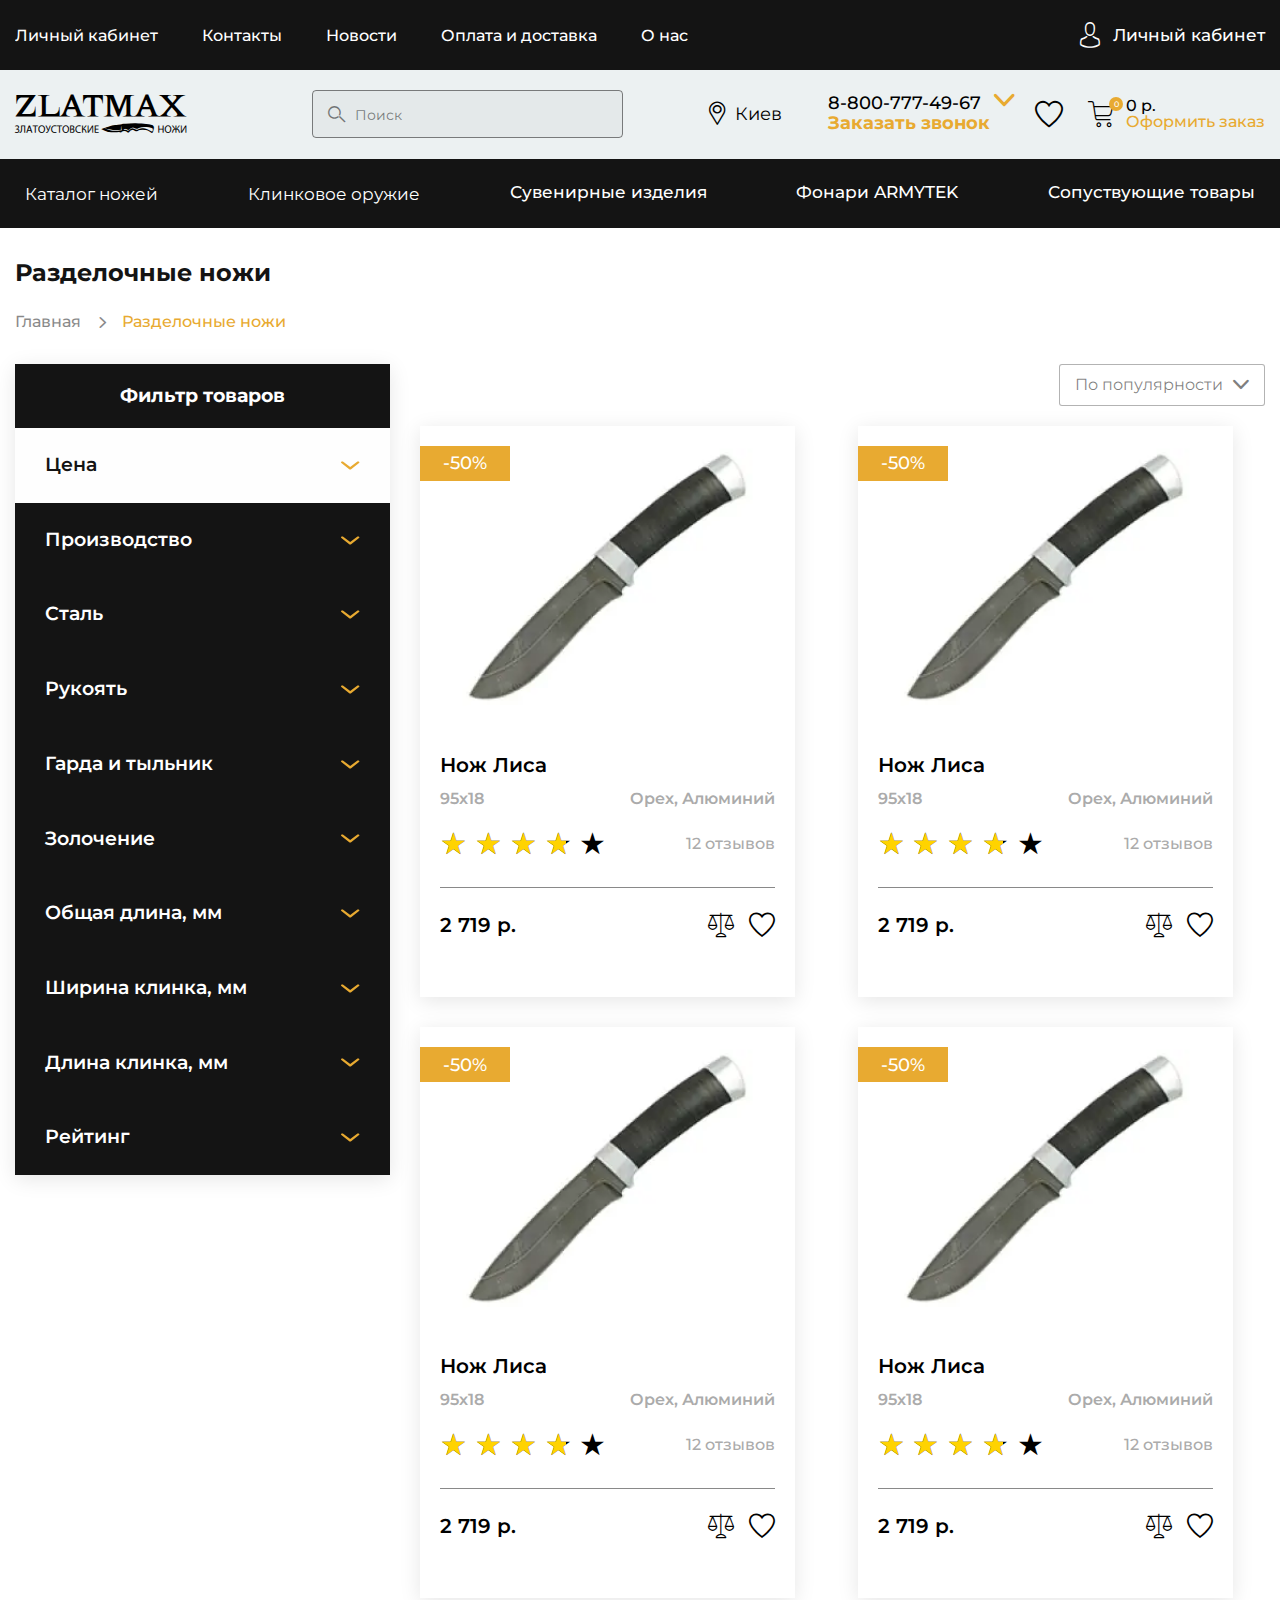
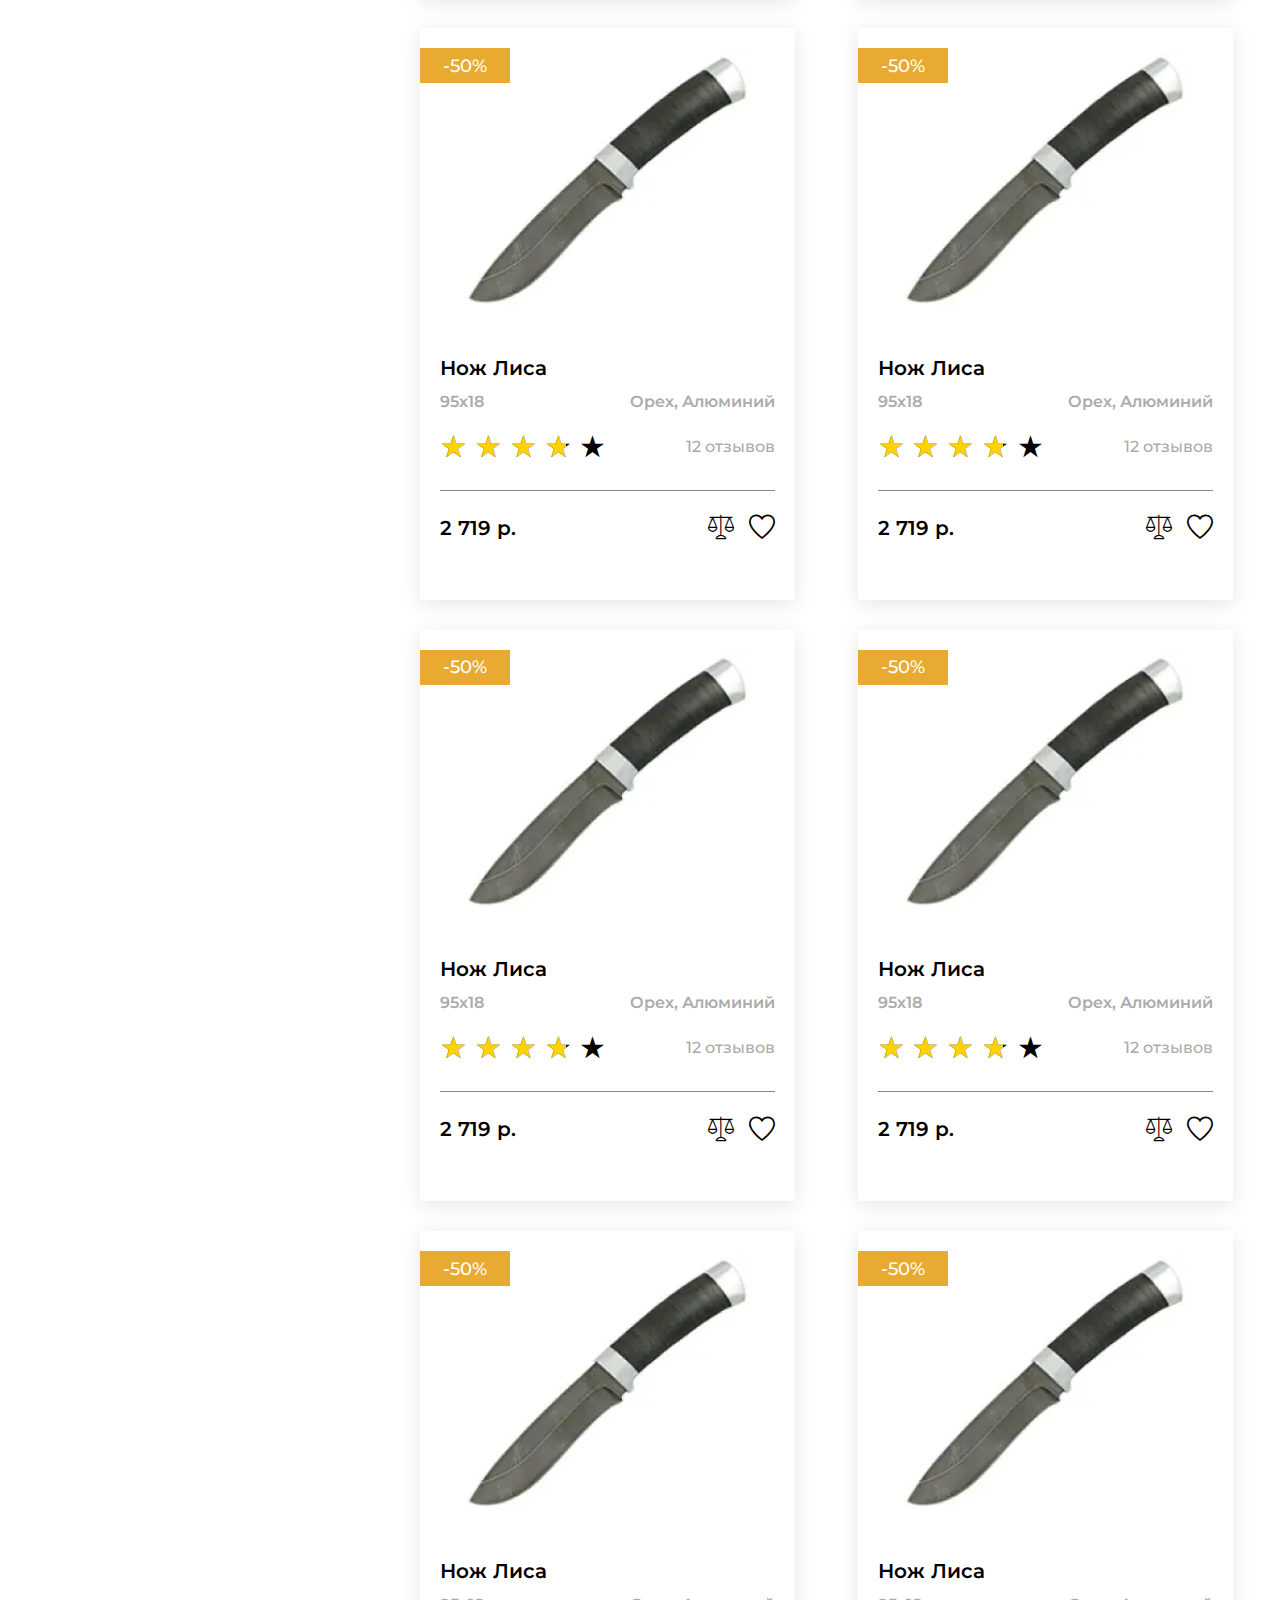
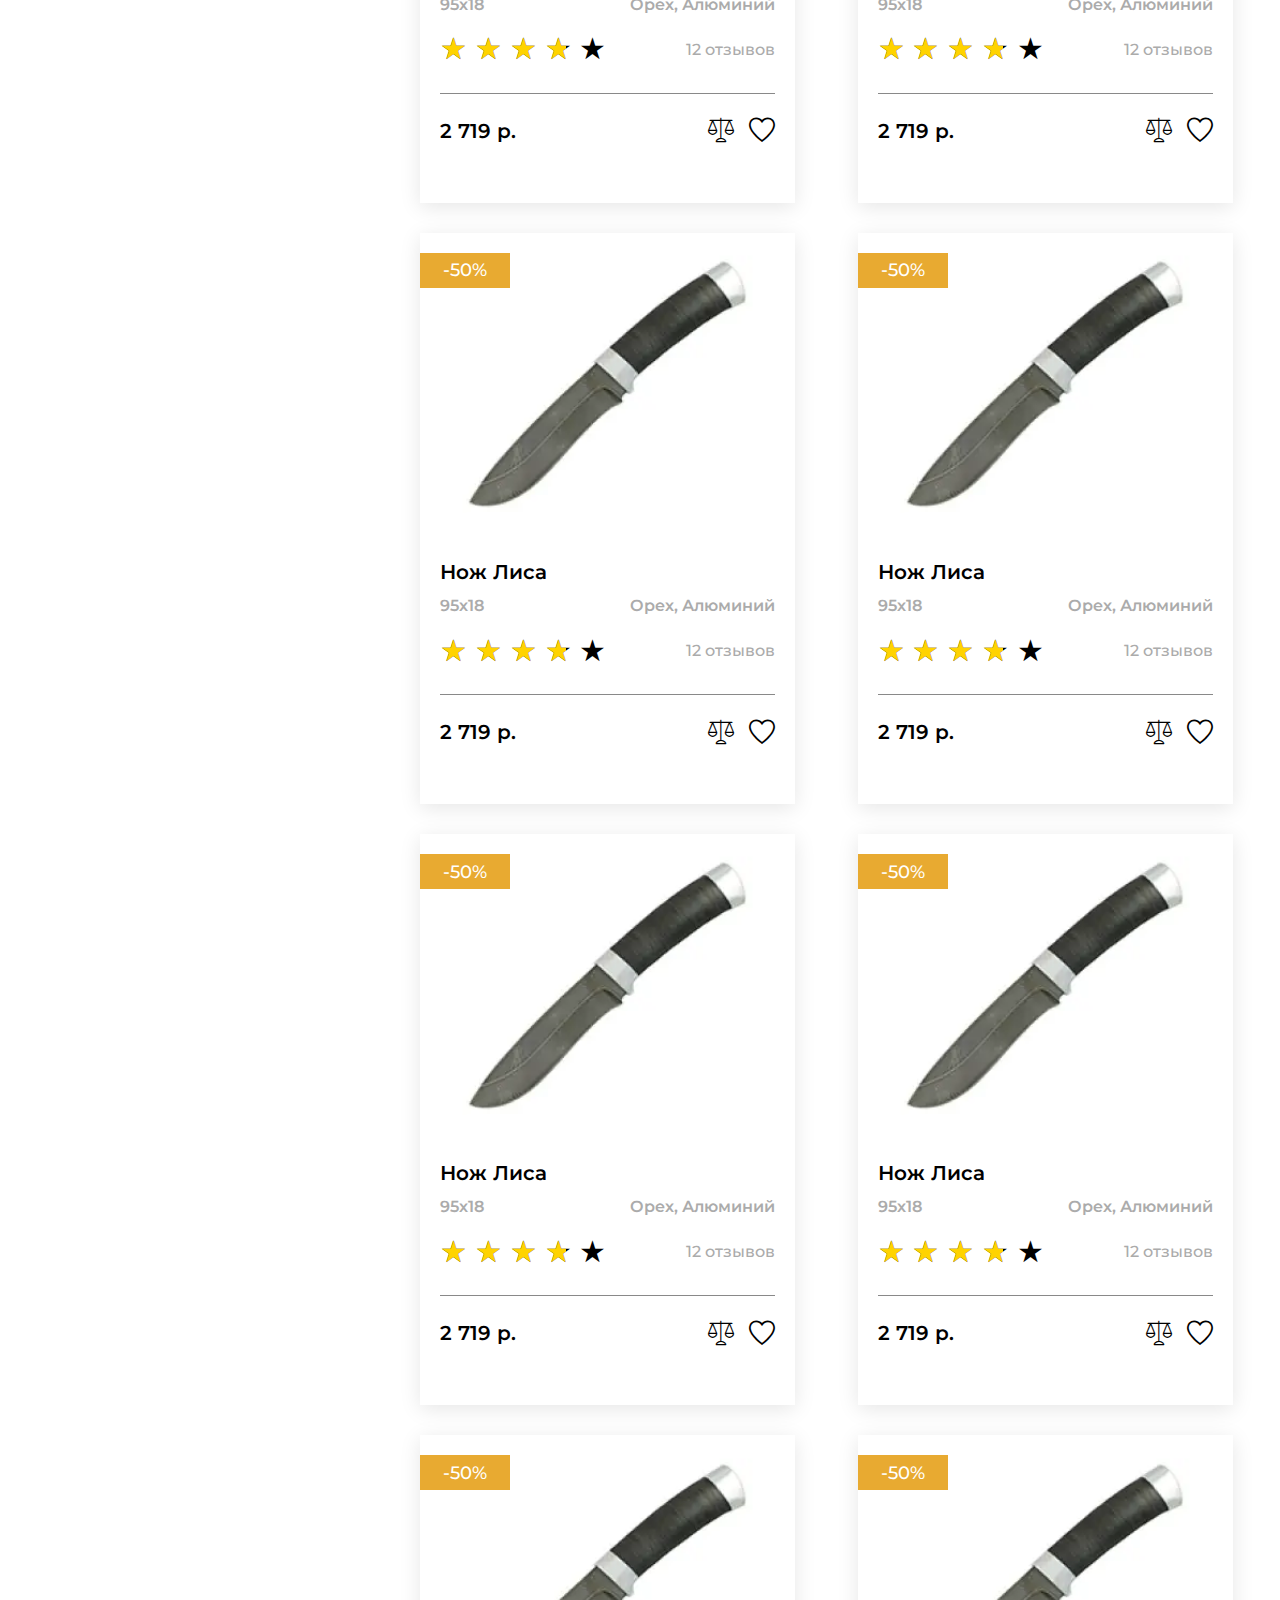
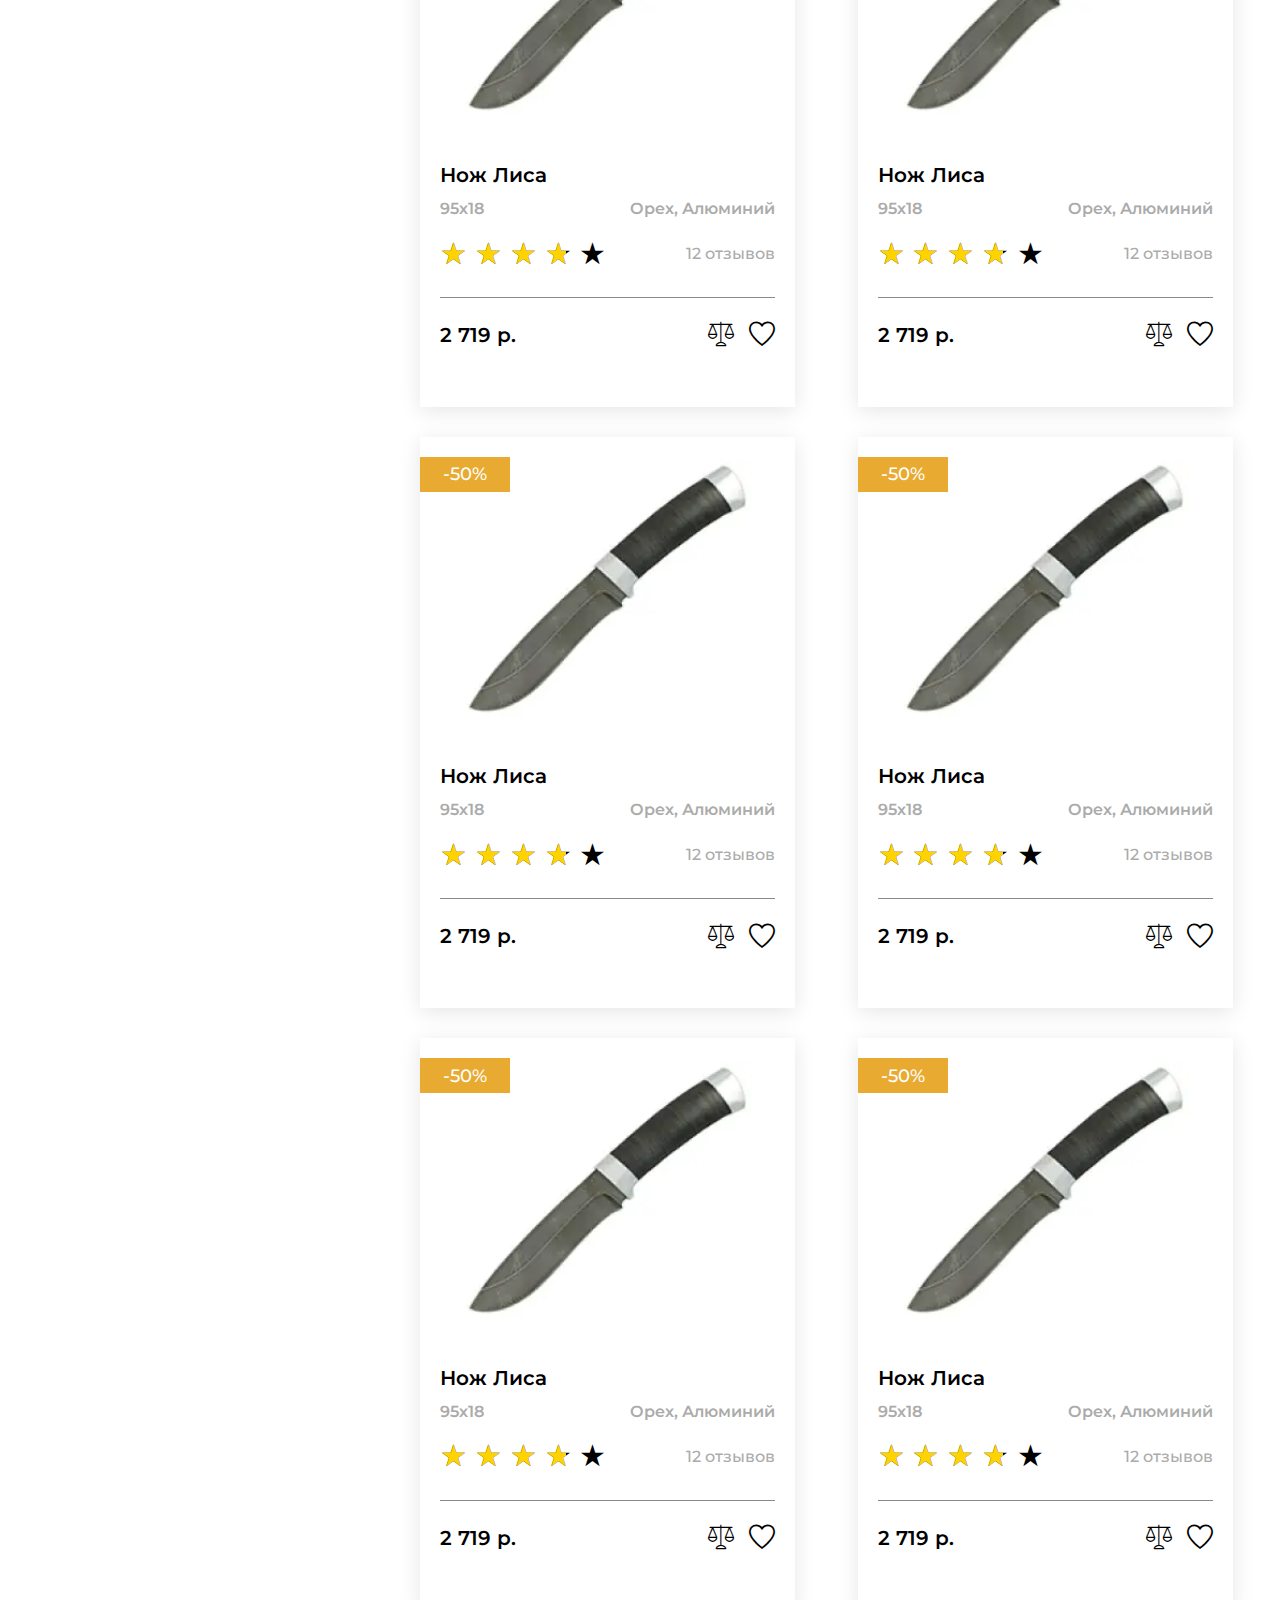
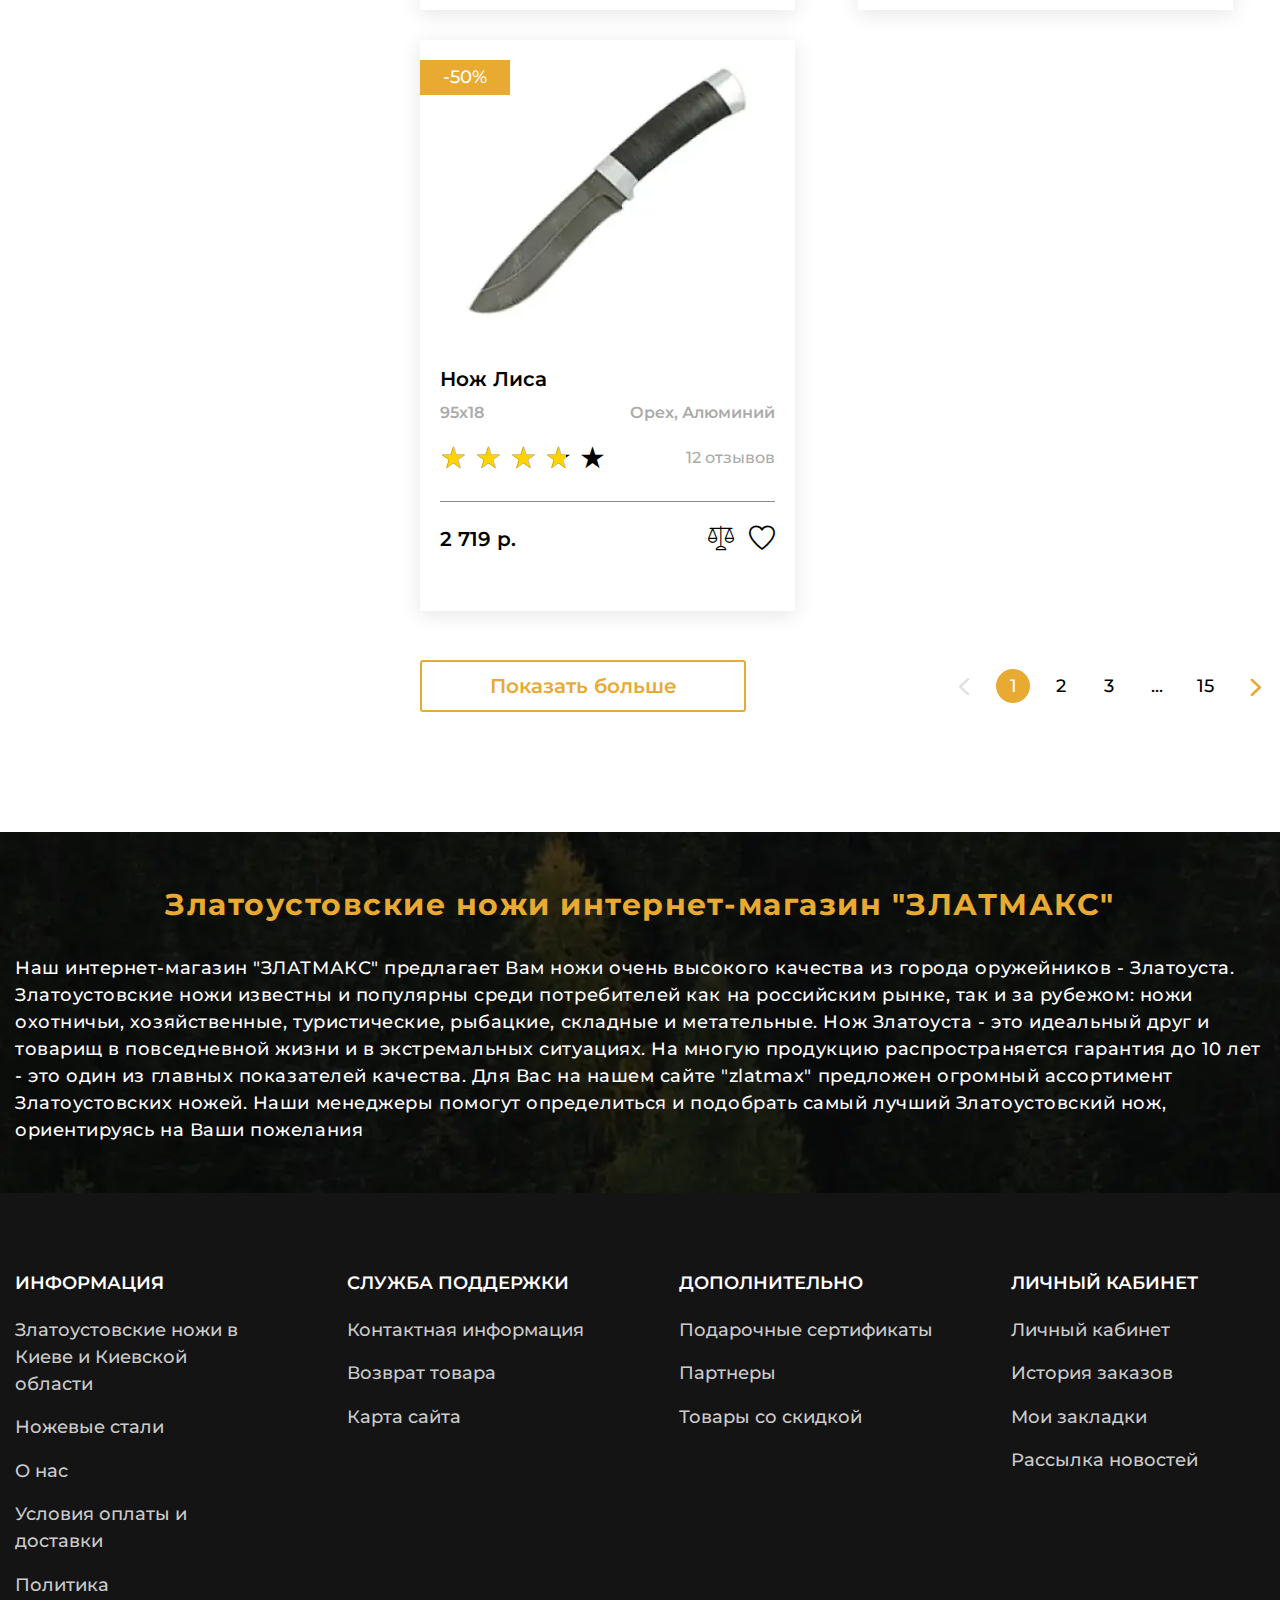
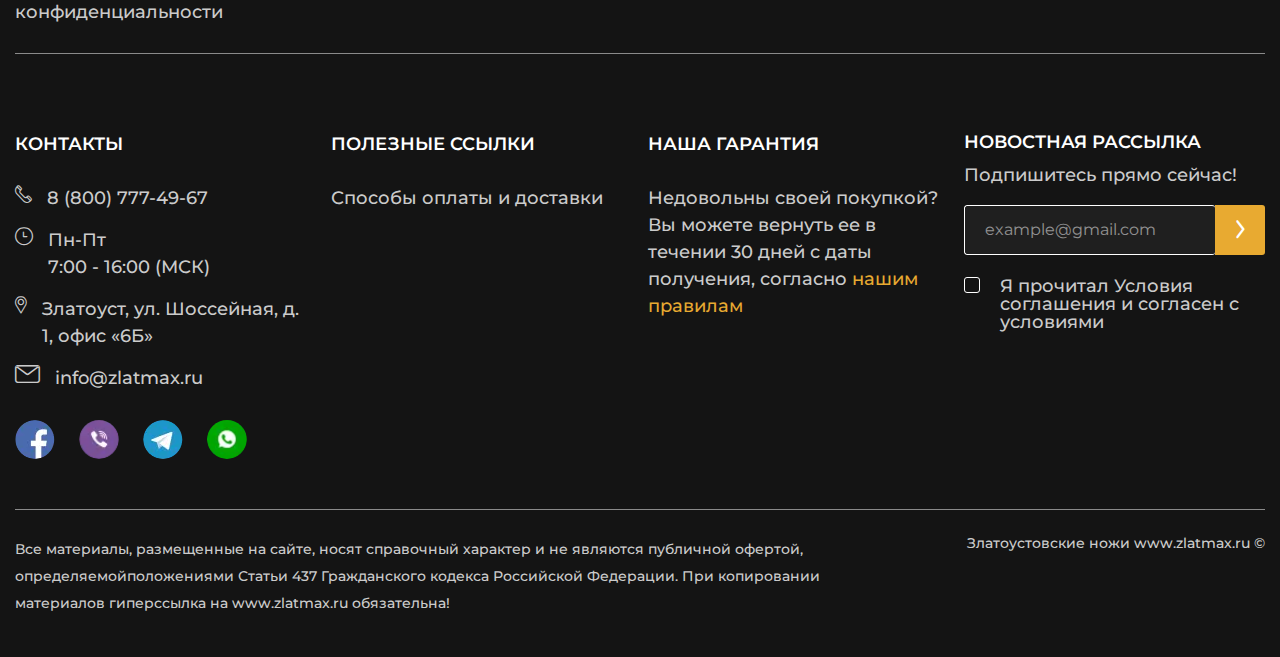
==== commit d632b932: "Add files via upload" ====
--- a/catalog.html
+++ b/catalog.html
@@ -6,7 +6,7 @@
 	<meta charset="UTF-8">
 	<meta name="format-detection" content="telephone=no">
 	<!-- <style>body{opacity: 0;}</style> -->
-	<link rel="stylesheet" href="css/style.min.css?_v=20221117152508">
+	<link rel="stylesheet" href="css/style.min.css?_v=20221118015057">
 	<link rel="shortcut icon" href="favicon.ico">
 	<!-- <meta name="robots" content="noindex, nofollow"> -->
 	<meta name="viewport" content="width=device-width, initial-scale=1.0">
@@ -478,122 +478,265 @@
 													<input id="01" type="checkbox" value="01" data-error="Ошибка" class="item-filter-catalog__input">
 													<label class="item-filter-catalog__lable" for="01"></label>
 												</div>
+												<p class="item-filter-catalog__text">АиР</p>
+												<span class="item-filter-catalog__number">(250)</span>
+											</li>
+
+											<li class="item-filter-catalog__item">
+												<div class="item-filter-catalog__checkbox">
+													<input id="02" type="checkbox" value="02" data-error="Ошибка" class="item-filter-catalog__input">
+													<label class="item-filter-catalog__lable" for="02"></label>
+												</div>
+												<p class="item-filter-catalog__text">Булат Сергея Баранова</p>
+												<span class="item-filter-catalog__number">(25)</span>
+											</li>
+
+											<li class="item-filter-catalog__item">
+												<div class="item-filter-catalog__checkbox">
+													<input id="03" type="checkbox" value="03" data-error="Ошибка" class="item-filter-catalog__input">
+													<label class="item-filter-catalog__lable" for="03"></label>
+												</div>
+												<p class="item-filter-catalog__text">Булат Умерова</p>
+												<span class="item-filter-catalog__number">(265)</span>
+											</li>
+
+
+											<li class="item-filter-catalog__item">
+												<div class="item-filter-catalog__checkbox">
+													<input id="04" type="checkbox" value="04" data-error="Ошибка" class="item-filter-catalog__input">
+													<label class="item-filter-catalog__lable" for="04"></label>
+												</div>
+												<p class="item-filter-catalog__text">ЗЗОСС</p>
+												<span class="item-filter-catalog__number">(18)</span>
+											</li>
+
+											<li class="item-filter-catalog__item">
+												<div class="item-filter-catalog__checkbox">
+													<input id="05" type="checkbox" value="05" data-error="Ошибка" class="item-filter-catalog__input">
+													<label class="item-filter-catalog__lable" for="05"></label>
+												</div>
+												<p class="item-filter-catalog__text">ЗИК</p>
+												<span class="item-filter-catalog__number">(750)</span>
+											</li>
+
+											<li class="item-filter-catalog__item">
+												<div class="item-filter-catalog__checkbox">
+													<input id="06" type="checkbox" value="06" data-error="Ошибка" class="item-filter-catalog__input">
+													<label class="item-filter-catalog__lable" for="06"></label>
+												</div>
+												<p class="item-filter-catalog__text">ЗЛАТКО</p>
+												<span class="item-filter-catalog__number">(750)</span>
+											</li>
+
+											<li class="item-filter-catalog__item">
+												<div class="item-filter-catalog__checkbox">
+													<input id="07" type="checkbox" value="07" data-error="Ошибка" class="item-filter-catalog__input">
+													<label class="item-filter-catalog__lable" for="07"></label>
+												</div>
+												<p class="item-filter-catalog__text">ЗлатПрофит</p>
+												<span class="item-filter-catalog__number">(750)</span>
+											</li>
+
+
+											<li class="item-filter-catalog__item">
+												<div class="item-filter-catalog__checkbox">
+													<input id="08" type="checkbox" value="08" data-error="Ошибка" class="item-filter-catalog__input">
+													<label class="item-filter-catalog__lable" for="08"></label>
+												</div>
+												<p class="item-filter-catalog__text">ЗОК</p>
+												<span class="item-filter-catalog__number">(750)</span>
+											</li>
+
+
+											<li class="item-filter-catalog__item">
+												<div class="item-filter-catalog__checkbox">
+													<input id="09" type="checkbox" value="09" data-error="Ошибка" class="item-filter-catalog__input">
+													<label class="item-filter-catalog__lable" for="09"></label>
+												</div>
+												<p class="item-filter-catalog__text">НБК</p>
+												<span class="item-filter-catalog__number">(750)</span>
+											</li>
+
+
+											<li class="item-filter-catalog__item">
+												<div class="item-filter-catalog__checkbox">
+													<input id="10" type="checkbox" value="10" data-error="Ошибка" class="item-filter-catalog__input">
+													<label class="item-filter-catalog__lable" for="10"></label>
+												</div>
+												<p class="item-filter-catalog__text">НИКОН</p>
+												<span class="item-filter-catalog__number">(750)</span>
+											</li>
+
+
+											<li class="item-filter-catalog__item">
+												<div class="item-filter-catalog__checkbox">
+													<input id="11" type="checkbox" value="11" data-error="Ошибка" class="item-filter-catalog__input">
+													<label class="item-filter-catalog__lable" for="11"></label>
+												</div>
+												<p class="item-filter-catalog__text">Оружейник</p>
+												<span class="item-filter-catalog__number">(750)</span>
+											</li>
+
+
+											<li class="item-filter-catalog__item">
+												<div class="item-filter-catalog__checkbox">
+													<input id="12" type="checkbox" value="12" data-error="Ошибка" class="item-filter-catalog__input">
+													<label class="item-filter-catalog__lable" for="12"></label>
+												</div>
+												<p class="item-filter-catalog__text">РОСоружие</p>
+												<span class="item-filter-catalog__number">(750)</span>
+											</li>
+
+
+											<li class="item-filter-catalog__item">
+												<div class="item-filter-catalog__checkbox">
+													<input id="13" type="checkbox" value="13" data-error="Ошибка" class="item-filter-catalog__input">
+													<label class="item-filter-catalog__lable" for="13"></label>
+												</div>
+												<p class="item-filter-catalog__text">СТИЛЬ-М</p>
+												<span class="item-filter-catalog__number">(750)</span>
+											</li>
+
+										</ul>
+									</div>
+								</div>
+
+								<div class="filter-catalog__item item-filter-catalog">
+									<button type="button" data-spoller class="item-filter-catalog__title _icon-spoller-arrow">Сталь</button>
+									<div class="item-filter-catalog__body">
+										<ul class="item-filter-catalog__list">
+
+											<li class="item-filter-catalog__item">
+												<div class="item-filter-catalog__checkbox">
+													<input id="21" type="checkbox" value="21" data-error="Ошибка" class="item-filter-catalog__input">
+													<label class="item-filter-catalog__lable" for="21"></label>
+												</div>
 												<p class="item-filter-catalog__text">100Х13М</p>
 												<span class="item-filter-catalog__number">(250)</span>
 											</li>
 
 											<li class="item-filter-catalog__item">
 												<div class="item-filter-catalog__checkbox">
-													<input id="02" type="checkbox" value="02" data-error="Ошибка" class="item-filter-catalog__input">
-													<label class="item-filter-catalog__lable" for="02"></label>
-												</div>
-												<p class="item-filter-catalog__text">Булат Сергея Баранова</p>
+													<input id="22" type="checkbox" value="22" data-error="Ошибка" class="item-filter-catalog__input">
+													<label class="item-filter-catalog__lable" for="22"></label>
+												</div>
+												<p class="item-filter-catalog__text">110Х18М-ШД</p>
 												<span class="item-filter-catalog__number">(25)</span>
 											</li>
 
 											<li class="item-filter-catalog__item">
 												<div class="item-filter-catalog__checkbox">
-													<input id="03" type="checkbox" value="03" data-error="Ошибка" class="item-filter-catalog__input">
-													<label class="item-filter-catalog__lable" for="03"></label>
-												</div>
-												<p class="item-filter-catalog__text">Булат Умерова</p>
+													<input id="23" type="checkbox" value="23" data-error="Ошибка" class="item-filter-catalog__input">
+													<label class="item-filter-catalog__lable" for="23"></label>
+												</div>
+												<p class="item-filter-catalog__text">40Х10С2М (ЭИ-107)</p>
 												<span class="item-filter-catalog__number">(265)</span>
 											</li>
 
 
 											<li class="item-filter-catalog__item">
 												<div class="item-filter-catalog__checkbox">
-													<input id="04" type="checkbox" value="04" data-error="Ошибка" class="item-filter-catalog__input">
-													<label class="item-filter-catalog__lable" for="04"></label>
-												</div>
-												<p class="item-filter-catalog__text">ЗЗОСС</p>
+													<input id="24" type="checkbox" value="24" data-error="Ошибка" class="item-filter-catalog__input">
+													<label class="item-filter-catalog__lable" for="24"></label>
+												</div>
+												<p class="item-filter-catalog__text">50Х14МФ</p>
 												<span class="item-filter-catalog__number">(18)</span>
 											</li>
 
 											<li class="item-filter-catalog__item">
 												<div class="item-filter-catalog__checkbox">
-													<input id="05" type="checkbox" value="05" data-error="Ошибка" class="item-filter-catalog__input">
-													<label class="item-filter-catalog__lable" for="05"></label>
-												</div>
-												<p class="item-filter-catalog__text">ЗИК</p>
-												<span class="item-filter-catalog__number">(750)</span>
-											</li>
-
-											<li class="item-filter-catalog__item">
-												<div class="item-filter-catalog__checkbox">
-													<input id="06" type="checkbox" value="06" data-error="Ошибка" class="item-filter-catalog__input">
-													<label class="item-filter-catalog__lable" for="06"></label>
-												</div>
-												<p class="item-filter-catalog__text">ЗЛАТКО</p>
-												<span class="item-filter-catalog__number">(750)</span>
-											</li>
-
-											<li class="item-filter-catalog__item">
-												<div class="item-filter-catalog__checkbox">
-													<input id="07" type="checkbox" value="07" data-error="Ошибка" class="item-filter-catalog__input">
-													<label class="item-filter-catalog__lable" for="07"></label>
-												</div>
-												<p class="item-filter-catalog__text">ЗлатПрофит</p>
-												<span class="item-filter-catalog__number">(750)</span>
-											</li>
-
-
-											<li class="item-filter-catalog__item">
-												<div class="item-filter-catalog__checkbox">
-													<input id="08" type="checkbox" value="08" data-error="Ошибка" class="item-filter-catalog__input">
-													<label class="item-filter-catalog__lable" for="08"></label>
-												</div>
-												<p class="item-filter-catalog__text">ЗОК</p>
-												<span class="item-filter-catalog__number">(750)</span>
-											</li>
-
-
-											<li class="item-filter-catalog__item">
-												<div class="item-filter-catalog__checkbox">
-													<input id="09" type="checkbox" value="09" data-error="Ошибка" class="item-filter-catalog__input">
-													<label class="item-filter-catalog__lable" for="09"></label>
-												</div>
-												<p class="item-filter-catalog__text">НБК</p>
-												<span class="item-filter-catalog__number">(750)</span>
-											</li>
-
-
-											<li class="item-filter-catalog__item">
-												<div class="item-filter-catalog__checkbox">
-													<input id="10" type="checkbox" value="10" data-error="Ошибка" class="item-filter-catalog__input">
-													<label class="item-filter-catalog__lable" for="10"></label>
-												</div>
-												<p class="item-filter-catalog__text">НИКОН</p>
-												<span class="item-filter-catalog__number">(750)</span>
-											</li>
-
-
-											<li class="item-filter-catalog__item">
-												<div class="item-filter-catalog__checkbox">
-													<input id="11" type="checkbox" value="11" data-error="Ошибка" class="item-filter-catalog__input">
-													<label class="item-filter-catalog__lable" for="11"></label>
-												</div>
-												<p class="item-filter-catalog__text">Оружейник</p>
-												<span class="item-filter-catalog__number">(750)</span>
-											</li>
-
-
-											<li class="item-filter-catalog__item">
-												<div class="item-filter-catalog__checkbox">
-													<input id="12" type="checkbox" value="12" data-error="Ошибка" class="item-filter-catalog__input">
-													<label class="item-filter-catalog__lable" for="12"></label>
-												</div>
-												<p class="item-filter-catalog__text">РОСоружие</p>
-												<span class="item-filter-catalog__number">(750)</span>
-											</li>
-
-
-											<li class="item-filter-catalog__item">
-												<div class="item-filter-catalog__checkbox">
-													<input id="13" type="checkbox" value="13" data-error="Ошибка" class="item-filter-catalog__input">
-													<label class="item-filter-catalog__lable" for="13"></label>
-												</div>
-												<p class="item-filter-catalog__text">СТИЛЬ-М</p>
+													<input id="25" type="checkbox" value="25" data-error="Ошибка" class="item-filter-catalog__input">
+													<label class="item-filter-catalog__lable" for="25"></label>
+												</div>
+												<p class="item-filter-catalog__text">95Х18</p>
+												<span class="item-filter-catalog__number">(750)</span>
+											</li>
+
+											<li class="item-filter-catalog__item">
+												<div class="item-filter-catalog__checkbox">
+													<input id="26" type="checkbox" value="26" data-error="Ошибка" class="item-filter-catalog__input">
+													<label class="item-filter-catalog__lable" for="26"></label>
+												</div>
+												<p class="item-filter-catalog__text">AUS-8</p>
+												<span class="item-filter-catalog__number">(750)</span>
+											</li>
+
+											<li class="item-filter-catalog__item">
+												<div class="item-filter-catalog__checkbox">
+													<input id="27" type="checkbox" value="27" data-error="Ошибка" class="item-filter-catalog__input">
+													<label class="item-filter-catalog__lable" for="27"></label>
+												</div>
+												<p class="item-filter-catalog__text">ELMAX</p>
+												<span class="item-filter-catalog__number">(750)</span>
+											</li>
+
+
+											<li class="item-filter-catalog__item">
+												<div class="item-filter-catalog__checkbox">
+													<input id="28" type="checkbox" value="28" data-error="Ошибка" class="item-filter-catalog__input">
+													<label class="item-filter-catalog__lable" for="28"></label>
+												</div>
+												<p class="item-filter-catalog__text">RWL-34</p>
+												<span class="item-filter-catalog__number">(750)</span>
+											</li>
+
+
+											<li class="item-filter-catalog__item">
+												<div class="item-filter-catalog__checkbox">
+													<input id="29" type="checkbox" value="29" data-error="Ошибка" class="item-filter-catalog__input">
+													<label class="item-filter-catalog__lable" for="29"></label>
+												</div>
+												<p class="item-filter-catalog__text">Дамаск</p>
+												<span class="item-filter-catalog__number">(750)</span>
+											</li>
+
+
+											<li class="item-filter-catalog__item">
+												<div class="item-filter-catalog__checkbox">
+													<input id="2.21" type="checkbox" value="2.21" data-error="Ошибка" class="item-filter-catalog__input">
+													<label class="item-filter-catalog__labl" for="2.21"></label>
+												</div>
+												<p class="item-filter-catalog__text">К340</p>
+												<span class="item-filter-catalog__number">(750)</span>
+											</li>
+
+
+											<li class="item-filter-catalog__item">
+												<div class="item-filter-catalog__checkbox">
+													<input id="2.22" type="checkbox" value="2.22" data-error="Ошибка" class="item-filter-catalog__input">
+													<label class="item-filter-catalog__lable" for="2.22"></label>
+												</div>
+												<p class="item-filter-catalog__text">Литой булат</p>
+												<span class="item-filter-catalog__number">(750)</span>
+											</li>
+
+
+											<li class="item-filter-catalog__item">
+												<div class="item-filter-catalog__checkbox">
+													<input id="2.23" type="checkbox" value="2.23" data-error="Ошибка" class="item-filter-catalog__input">
+													<label class="item-filter-catalog__lable" for="2.23"></label>
+												</div>
+												<p class="item-filter-catalog__text">Литой булат</p>
+												<span class="item-filter-catalog__number">(750)</span>
+											</li>
+
+
+											<li class="item-filter-catalog__item">
+												<div class="item-filter-catalog__checkbox">
+													<input id="2.24" type="checkbox" value="2.24" data-error="Ошибка" class="item-filter-catalog__input">
+													<label class="item-filter-catalog__lable" for="2.24"></label>
+												</div>
+												<p class="item-filter-catalog__text">Литой булат</p>
+												<span class="item-filter-catalog__number">(750)</span>
+											</li>
+
+
+											<li class="item-filter-catalog__item">
+												<div class="item-filter-catalog__checkbox">
+													<input id="2.25" type="checkbox" value="2.25" data-error="Ошибка" class="item-filter-catalog__input">
+													<label class="item-filter-catalog__lable" for="2.25"></label>
+												</div>
+												<p class="item-filter-catalog__text">М390</p>
 												<span class="item-filter-catalog__number">(750)</span>
 											</li>
 
@@ -602,8 +745,355 @@
 								</div>
 
 								<div class="filter-catalog__item item-filter-catalog">
-									<button type="button" data-spoller class="item-filter-catalog__title _icon-spoller-arrow">Производство</button>
-									<div class="item-filter-catalog__body">Контент спойлера</div>
+									<button type="button" data-spoller class="item-filter-catalog__title _icon-spoller-arrow">Рукоять</button>
+									<div class="item-filter-catalog__body">
+										<ul class="item-filter-catalog__list">
+
+											<li class="item-filter-catalog__item">
+												<div class="item-filter-catalog__checkbox">
+													<input id="31" type="checkbox" value="31" data-error="Ошибка" class="item-filter-catalog__input">
+													<label class="item-filter-catalog__lable" for="31"></label>
+												</div>
+												<p class="item-filter-catalog__text">Mercorne</p>
+												<span class="item-filter-catalog__number">(250)</span>
+											</li>
+
+											<li class="item-filter-catalog__item">
+												<div class="item-filter-catalog__checkbox">
+													<input id="32" type="checkbox" value="32" data-error="Ошибка" class="item-filter-catalog__input">
+													<label class="item-filter-catalog__lable" for="32"></label>
+												</div>
+												<p class="item-filter-catalog__text">Березовый кап</p>
+												<span class="item-filter-catalog__number">(25)</span>
+											</li>
+
+											<li class="item-filter-catalog__item">
+												<div class="item-filter-catalog__checkbox">
+													<input id="33" type="checkbox" value="33" data-error="Ошибка" class="item-filter-catalog__input">
+													<label class="item-filter-catalog__lable" for="33"></label>
+												</div>
+												<p class="item-filter-catalog__text">Бубинго</p>
+												<span class="item-filter-catalog__number">(265)</span>
+											</li>
+
+											<li class="item-filter-catalog__item">
+												<div class="item-filter-catalog__checkbox">
+													<input id="34" type="checkbox" value="34" data-error="Ошибка" class="item-filter-catalog__input">
+													<label class="item-filter-catalog__lable" for="34"></label>
+												</div>
+												<p class="item-filter-catalog__text">Граб</p>
+												<span class="item-filter-catalog__number">(18)</span>
+											</li>
+
+											<li class="item-filter-catalog__item">
+												<div class="item-filter-catalog__checkbox">
+													<input id="35" type="checkbox" value="35" data-error="Ошибка" class="item-filter-catalog__input">
+													<label class="item-filter-catalog__lable" for="35"></label>
+												</div>
+												<p class="item-filter-catalog__text">Дуб</p>
+												<span class="item-filter-catalog__number">(750)</span>
+											</li>
+
+											<li class="item-filter-catalog__item">
+												<div class="item-filter-catalog__checkbox">
+													<input id="36" type="checkbox" value="36" data-error="Ошибка" class="item-filter-catalog__input">
+													<label class="item-filter-catalog__lable" for="36"></label>
+												</div>
+												<p class="item-filter-catalog__text">Кап</p>
+												<span class="item-filter-catalog__number">(750)</span>
+											</li>
+
+											<li class="item-filter-catalog__item">
+												<div class="item-filter-catalog__checkbox">
+													<input id="37" type="checkbox" value="37" data-error="Ошибка" class="item-filter-catalog__input">
+													<label class="item-filter-catalog__lable" for="37"></label>
+												</div>
+												<p class="item-filter-catalog__text">Комбинированная</p>
+												<span class="item-filter-catalog__number">(750)</span>
+											</li>
+
+											<li class="item-filter-catalog__item">
+												<div class="item-filter-catalog__checkbox">
+													<input id="38" type="checkbox" value="38" data-error="Ошибка" class="item-filter-catalog__input">
+													<label class="item-filter-catalog__lable" for="38"></label>
+												</div>
+												<p class="item-filter-catalog__text">Каштан</p>
+												<span class="item-filter-catalog__number">(750)</span>
+											</li>
+
+											<li class="item-filter-catalog__item">
+												<div class="item-filter-catalog__checkbox">
+													<input id="39" type="checkbox" value="39" data-error="Ошибка" class="item-filter-catalog__input">
+													<label class="item-filter-catalog__lable" for="39"></label>
+												</div>
+												<p class="item-filter-catalog__text">Квартопрен</p>
+												<span class="item-filter-catalog__number">(750)</span>
+											</li>
+
+											<li class="item-filter-catalog__item">
+												<div class="item-filter-catalog__checkbox">
+													<input id="3.31" type="checkbox" value="3.31" data-error="Ошибка" class="item-filter-catalog__input">
+													<label class="item-filter-catalog__lable" for="3.31"></label>
+												</div>
+												<p class="item-filter-catalog__text">Кожа-Металл</p>
+												<span class="item-filter-catalog__number">(750)</span>
+											</li>
+
+											<li class="item-filter-catalog__item">
+												<div class="item-filter-catalog__checkbox">
+													<input id="3.32" type="checkbox" value="3.32" data-error="Ошибка" class="item-filter-catalog__input">
+													<label class="item-filter-catalog__lable" for="3.32"></label>
+												</div>
+												<p class="item-filter-catalog__text">Комбинированная</p>
+												<span class="item-filter-catalog__number">(750)</span>
+											</li>
+										</ul>
+									</div>
+								</div>
+
+								<div class="filter-catalog__item item-filter-catalog">
+									<button type="button" data-spoller class="item-filter-catalog__title _icon-spoller-arrow">Гарда и тыльник</button>
+									<div class="item-filter-catalog__body">
+										<ul class="item-filter-catalog__list">
+
+											<li class="item-filter-catalog__item">
+												<div class="item-filter-catalog__checkbox">
+													<input id="41" type="checkbox" value="41" data-error="Ошибка" class="item-filter-catalog__input">
+													<label class="item-filter-catalog__lable" for="41"></label>
+												</div>
+												<p class="item-filter-catalog__text">Алюминий</p>
+												<span class="item-filter-catalog__number">(250)</span>
+											</li>
+
+											<li class="item-filter-catalog__item">
+												<div class="item-filter-catalog__checkbox">
+													<input id="42" type="checkbox" value="42" data-error="Ошибка" class="item-filter-catalog__input">
+													<label class="item-filter-catalog__lable" for="42"></label>
+												</div>
+												<p class="item-filter-catalog__text">Латунь</p>
+												<span class="item-filter-catalog__number">(25)</span>
+											</li>
+
+											<li class="item-filter-catalog__item">
+												<div class="item-filter-catalog__checkbox">
+													<input id="43" type="checkbox" value="43" data-error="Ошибка" class="item-filter-catalog__input">
+													<label class="item-filter-catalog__lable" for="43"></label>
+												</div>
+												<p class="item-filter-catalog__text">Литой Барс</p>
+												<span class="item-filter-catalog__number">(265)</span>
+											</li>
+
+											<li class="item-filter-catalog__item">
+												<div class="item-filter-catalog__checkbox">
+													<input id="44" type="checkbox" value="44" data-error="Ошибка" class="item-filter-catalog__input">
+													<label class="item-filter-catalog__lable" for="44"></label>
+												</div>
+												<p class="item-filter-catalog__text">Литой Барс</p>
+												<span class="item-filter-catalog__number">(18)</span>
+											</li>
+
+											<li class="item-filter-catalog__item">
+												<div class="item-filter-catalog__checkbox">
+													<input id="45" type="checkbox" value="45" data-error="Ошибка" class="item-filter-catalog__input">
+													<label class="item-filter-catalog__lable" for="45"></label>
+												</div>
+												<p class="item-filter-catalog__text">Литой Пума</p>
+												<span class="item-filter-catalog__number">(750)</span>
+											</li>
+
+											<li class="item-filter-catalog__item">
+												<div class="item-filter-catalog__checkbox">
+													<input id="46" type="checkbox" value="46" data-error="Ошибка" class="item-filter-catalog__input">
+													<label class="item-filter-catalog__lable" for="46"></label>
+												</div>
+												<p class="item-filter-catalog__text">Литой Пума</p>
+												<span class="item-filter-catalog__number">(750)</span>
+											</li>
+
+											<li class="item-filter-catalog__item">
+												<div class="item-filter-catalog__checkbox">
+													<input id="47" type="checkbox" value="47" data-error="Ошибка" class="item-filter-catalog__input">
+													<label class="item-filter-catalog__lable" for="47"></label>
+												</div>
+												<p class="item-filter-catalog__text">Литье</p>
+												<span class="item-filter-catalog__number">(750)</span>
+											</li>
+
+											<li class="item-filter-catalog__item">
+												<div class="item-filter-catalog__checkbox">
+													<input id="48" type="checkbox" value="48" data-error="Ошибка" class="item-filter-catalog__input">
+													<label class="item-filter-catalog__lable" for="48"></label>
+												</div>
+												<p class="item-filter-catalog__text">Металлический</p>
+												<span class="item-filter-catalog__number">(750)</span>
+											</li>
+
+											<li class="item-filter-catalog__item">
+												<div class="item-filter-catalog__checkbox">
+													<input id="49" type="checkbox" value="49" data-error="Ошибка" class="item-filter-catalog__input">
+													<label class="item-filter-catalog__lable" for="49"></label>
+												</div>
+												<p class="item-filter-catalog__text">Нержавеющая сталь</p>
+												<span class="item-filter-catalog__number">(750)</span>
+											</li>
+
+											<li class="item-filter-catalog__item">
+												<div class="item-filter-catalog__checkbox">
+													<input id="4.41" type="checkbox" value="4.41" data-error="Ошибка" class="item-filter-catalog__input">
+													<label class="item-filter-catalog__lable" for="4.41"></label>
+												</div>
+												<p class="item-filter-catalog__text">Текстолит</p>
+												<span class="item-filter-catalog__number">(750)</span>
+											</li>
+
+											<li class="item-filter-catalog__item">
+												<div class="item-filter-catalog__checkbox">
+													<input id="4.42" type="checkbox" value="4.42" data-error="Ошибка" class="item-filter-catalog__input">
+													<label class="item-filter-catalog__lable" for="4.42"></label>
+												</div>
+												<p class="item-filter-catalog__text">Комбинированная</p>
+												<span class="item-filter-catalog__number">(750)</span>
+											</li>
+										</ul>
+									</div>
+								</div>
+
+								<div class="filter-catalog__item item-filter-catalog">
+									<button type="button" data-spoller class="item-filter-catalog__title _icon-spoller-arrow">Золочение</button>
+									<div class="item-filter-catalog__body">
+										<ul class="item-filter-catalog__list">
+
+											<li class="item-filter-catalog__item">
+												<div class="item-filter-catalog__checkbox">
+													<input id="51" type="checkbox" value="51" data-error="Ошибка" class="item-filter-catalog__input">
+													<label class="item-filter-catalog__lable" for="51"></label>
+												</div>
+												<p class="item-filter-catalog__text">Золочение клинка</p>
+												<span class="item-filter-catalog__number"></span>
+											</li>
+
+											<li class="item-filter-catalog__item">
+												<div class="item-filter-catalog__checkbox">
+													<input id="52" type="checkbox" value="52" data-error="Ошибка" class="item-filter-catalog__input">
+													<label class="item-filter-catalog__lable" for="52"></label>
+												</div>
+												<p class="item-filter-catalog__text">Золочение рисунка на клинке</p>
+												<span class="item-filter-catalog__number"></span>
+											</li>
+										</ul>
+									</div>
+								</div>
+
+								<div class="filter-catalog__lenth lenth-filter">
+									<button type="button" data-spoller class="lenth-filter__title _icon-spoller-arrow">Общая
+										длина, мм</button>
+									<div data-range class="lenth-filter__body">
+										<div class="lenth-filter__inputs">
+											<input data-range-from="10" autocomplete="off" type="number" value="10" name="form[]" class="lenth-filter__input">
+											<input data-range-to="90" autocomplete="off" type="number" value="90" name="form[]" class="lenth-filter__input">
+										</div>
+										<div data-range-item class="lenth-filter__range"></div>
+
+									</div>
+								</div>
+
+								<div class="filter-catalog__lenth lenth-filter">
+									<button type="button" data-spoller class="lenth-filter__title _icon-spoller-arrow">Ширина
+										клинка, мм</button>
+									<div data-range class="lenth-filter__body">
+										<div class="lenth-filter__inputs">
+											<input data-range-from="10" autocomplete="off" type="number" value="10" name="form[]" class="lenth-filter__input">
+											<input data-range-to="90" autocomplete="off" type="number" value="90" name="form[]" class="lenth-filter__input">
+										</div>
+										<div data-range-item class="lenth-filter__range"></div>
+
+									</div>
+								</div>
+
+								<div class="filter-catalog__lenth lenth-filter">
+									<button type="button" data-spoller class="lenth-filter__title _icon-spoller-arrow">Длина
+										клинка, мм</button>
+									<div data-range class="lenth-filter__body">
+										<div class="lenth-filter__inputs">
+											<input data-range-from="10" autocomplete="off" type="number" value="10" name="form[]" class="lenth-filter__input">
+											<input data-range-to="90" autocomplete="off" type="number" value="90" name="form[]" class="lenth-filter__input">
+										</div>
+										<div data-range-item class="lenth-filter__range"></div>
+
+									</div>
+								</div>
+
+								<div class="filter-catalog__item item-filter-catalog">
+									<button type="button" data-spoller class="item-filter-catalog__title _icon-spoller-arrow">Рейтинг</button>
+									<div class="item-filter-catalog__body">
+										<ul class="item-filter-catalog__list">
+
+											<li class="item-filter-catalog__item item-filter-catalog__item_rating">
+												<div class="item-filter-catalog__checkbox item-filter-catalog__checkbox__rating">
+													<input id="61" type="checkbox" value="61" data-error="Ошибка" class="item-filter-catalog__input item-filter-catalog__input_rating">
+													<label class="item-filter-catalog__lable item-filter-catalog__lable_rating" for="61"></label>
+												</div>
+												<p class="item-filter-catalog__text item-filter-catalog__text_rating">
+													<span><img src="img/rating-star.svg" alt=""></span>
+													<span><img src="img/rating-star.svg" alt=""></span>
+													<span><img src="img/rating-star.svg" alt=""></span>
+													<span><img src="img/rating-star.svg" alt=""></span>
+													<span><img src="img/rating-star.svg" alt=""></span>
+												</p>
+												<span class="item-filter-catalog__number item-filter-catalog__number_rating">5/5</span>
+											</li>
+
+											<li class="item-filter-catalog__item item-filter-catalog__item_rating">
+												<div class="item-filter-catalog__checkbox item-filter-catalog__checkbox__rating">
+													<input id="62" type="checkbox" value="62" data-error="Ошибка" class="item-filter-catalog__input item-filter-catalog__input_rating">
+													<label class="item-filter-catalog__lable item-filter-catalog__lable_rating" for="62"></label>
+												</div>
+												<p class="item-filter-catalog__text item-filter-catalog__text_rating">
+													<span><img src="img/rating-star.svg" alt=""></span>
+													<span><img src="img/rating-star.svg" alt=""></span>
+													<span><img src="img/rating-star.svg" alt=""></span>
+													<span><img src="img/rating-star.svg" alt=""></span>
+												</p>
+												<span class="item-filter-catalog__number item-filter-catalog__number_rating">4/5</span>
+											</li>
+
+											<li class="item-filter-catalog__item item-filter-catalog__item_rating">
+												<div class="item-filter-catalog__checkbox item-filter-catalog__checkbox__rating">
+													<input id="63" type="checkbox" value="63" data-error="Ошибка" class="item-filter-catalog__input item-filter-catalog__input_rating">
+													<label class="item-filter-catalog__lable item-filter-catalog__lable_rating" for="63"></label>
+												</div>
+												<p class="item-filter-catalog__text item-filter-catalog__text_rating">
+													<span><img src="img/rating-star.svg" alt=""></span>
+													<span><img src="img/rating-star.svg" alt=""></span>
+													<span><img src="img/rating-star.svg" alt=""></span>
+												</p>
+												<span class="item-filter-catalog__number item-filter-catalog__number_rating">3/5</span>
+											</li>
+
+											<li class="item-filter-catalog__item item-filter-catalog__item_rating">
+												<div class="item-filter-catalog__checkbox item-filter-catalog__checkbox__rating">
+													<input id="64" type="checkbox" value="64" data-error="Ошибка" class="item-filter-catalog__input item-filter-catalog__input_rating">
+													<label class="item-filter-catalog__lable item-filter-catalog__lable_rating" for="64"></label>
+												</div>
+												<p class="item-filter-catalog__text item-filter-catalog__text_rating">
+													<span><img src="img/rating-star.svg" alt=""></span>
+													<span><img src="img/rating-star.svg" alt=""></span>
+												</p>
+												<span class="item-filter-catalog__number item-filter-catalog__number_rating">2/5</span>
+											</li>
+
+											<li class="item-filter-catalog__item item-filter-catalog__item_rating">
+												<div class="item-filter-catalog__checkbox item-filter-catalog__checkbox__rating">
+													<input id="65" type="checkbox" value="65" data-error="Ошибка" class="item-filter-catalog__input item-filter-catalog__input_rating">
+													<label class="item-filter-catalog__lable item-filter-catalog__lable_rating" for="65"></label>
+												</div>
+												<p class="item-filter-catalog__text item-filter-catalog__text_rating">
+													<span><img src="img/rating-star.svg" alt=""></span>
+												</p>
+												<span class="item-filter-catalog__number item-filter-catalog__number_rating">1/5</span>
+											</li>
+										</ul>
+									</div>
 								</div>
 							</div>
 
@@ -1656,8 +2146,8 @@
 			</div>
 		</div>
 	</div>
-	<script src="js/app.min.js?_v=20221117152508"></script>
-	<script src="https://code.jquery.com/jquery-3.4.1.slim.min.js?_v=20221117152508"></script>
+	<script src="js/app.min.js?_v=20221118015057"></script>
+	<script src="https://code.jquery.com/jquery-3.4.1.slim.min.js?_v=20221118015057"></script>
 
 </body>
 
--- a/css/style.min.css
+++ b/css/style.min.css
@@ -1 +1 @@
-@charset "UTF-8";@import url(https://fonts.googleapis.com/css?family=Montserrat:500,600,700&display=swap);@font-face{font-family:icons;font-display:swap;src:url(../fonts/icons.woff2) format("woff2"),url(../fonts/icons.woff) format("woff");font-weight:400;font-style:normal}.breadcrambs__link::after,.select_controll .select__value::after,[class*=_icon-]:before{font-family:icons;font-style:normal;font-weight:400;font-variant:normal;text-transform:none;line-height:1;-webkit-font-smoothing:antialiased;-moz-osx-font-smoothing:grayscale}[class*=_icon-]:before{display:block}._icon-user:before{content:"\e900"}._icon-star:before{content:"\e901"}._icon-spoller-arrow:before{content:"\e902"}._icon-search:before{content:"\e903"}._icon-rub:before{content:"\e904"}._icon-logo:before{content:"\e905"}._icon-location:before{content:"\e906"}._icon-footer-phone:before{content:"\e907"}._icon-footer-location:before{content:"\e908"}._icon-footer-letter:before{content:"\e909"}._icon-footer-clock:before{content:"\e90a"}._icon-favourite:before{content:"\e90b"}._icon-compare:before{content:"\e90c"}._icon-basket:before{content:"\e90d"}._icon-arrow-bottom:before{content:"\e90e"}.page__inner{padding-top:1.875rem;padding-bottom:7.5rem}.page__header{margin-bottom:1.875rem}.page__info{display:none}.page__information{display:none}*{padding:0;margin:0;border:0}*,:after,:before{-webkit-box-sizing:border-box;box-sizing:border-box}body,html{height:100%;min-width:320px}body{color:#000;line-height:1;font-family:Montserrat;font-size:1.125rem;-ms-text-size-adjust:100%;-moz-text-size-adjust:100%;-webkit-text-size-adjust:100%;-webkit-font-smoothing:antialiased;-moz-osx-font-smoothing:grayscale}button,input,textarea{font-family:Montserrat;font-size:inherit}button{cursor:pointer;color:inherit;background-color:inherit}a{color:inherit}a:link,a:visited{text-decoration:none}a:hover{text-decoration:none}ul li{list-style:none}img{vertical-align:top}h1,h2,h3,h4,h5,h6{font-weight:inherit;font-size:inherit}body{font-weight:500}.lock body{overflow:hidden;-ms-touch-action:none;touch-action:none;-ms-scroll-chaining:none;overscroll-behavior:none}.wrapper{display:-webkit-box;display:-ms-flexbox;display:flex;-webkit-box-orient:vertical;-webkit-box-direction:normal;-ms-flex-direction:column;flex-direction:column;overflow-x:hidden}.wrapper>main{-webkit-box-flex:1;-ms-flex:1 1 auto;flex:1 1 auto}.wrapper>*{min-width:0}[class*=__container]{max-width:100rem;-webkit-box-sizing:content-box;box-sizing:content-box;margin:0 auto;padding:0 .9375rem}.select{position:relative}.select__body{position:relative}.select__title{color:inherit;text-align:left;border:1px solid #d9d9d9;background-color:#fff;cursor:pointer;width:100%;border-radius:4px}.select__value{display:-webkit-box;display:-ms-flexbox;display:flex;-webkit-box-align:center;-ms-flex-align:center;align-items:center;height:1.875rem;padding:0 .9375rem;gap:.625rem;position:relative}.select__value>*{-webkit-box-flex:1;-ms-flex:1 1 auto;flex:1 1 auto}.select__value:after{content:"";-ms-flex-item-align:stretch;-ms-grid-row-align:stretch;align-self:stretch;-webkit-box-flex:0;-ms-flex:0 0 10px;flex:0 0 10px;-webkit-transition:all .3s ease 0s;-o-transition:all .3s ease 0s;transition:all .3s ease 0s;display:-webkit-box;display:-ms-flexbox;display:flex;-webkit-box-pack:center;-ms-flex-pack:center;justify-content:center;-webkit-box-align:center;-ms-flex-align:center;align-items:center}._select-open .select__value:after{-webkit-transform:rotate(-180deg);-ms-transform:rotate(-180deg);transform:rotate(-180deg)}.select__value._select-pseudo-label::before{content:attr(data-pseudo-label);opacity:.5}.select__text{-webkit-box-flex:1;-ms-flex:1 1 auto;flex:1 1 auto}.select__input{width:100%;background-color:transparent;height:100%}.select__options{color:#000;position:absolute;top:29px;border-radius:0 0 4px 4px;min-width:100%;left:0;background-color:#fff;border-top:0;border:1px solid #d9d9d9;border-top:0;padding:10px 0 5px 0}.select__scroll{overflow-y:auto;overflow-x:hidden;max-height:200px}.select__option{width:100%;text-align:left;cursor:pointer;padding:5px 15px;color:inherit}.select__option._select-selected{background-color:#eee}.select__row{display:-webkit-inline-box;display:-ms-inline-flexbox;display:inline-flex;-webkit-box-align:center;-ms-flex-align:center;align-items:center}.select._select-open{z-index:5}.select_controll .select__title{border:1px solid rgba(4,4,4,.3);border-radius:.1875rem;color:rgba(0,0,0,.5);font-size:1rem;line-height:1.25}.select_controll .select__value{height:2.5rem}.select_controll .select__value::after{content:"\e90e";font-size:.625rem}.select_controll .select__option{color:rgba(0,0,0,.5);-webkit-transition:all .3s ease 0s;-o-transition:all .3s ease 0s;transition:all .3s ease 0s}._select-tag{cursor:pointer}.rating{display:-webkit-box;display:-ms-flexbox;display:flex;-webkit-box-pack:justify;-ms-flex-pack:justify;justify-content:space-between;-webkit-box-align:center;-ms-flex-align:center;align-items:center;font-size:1.875rem;line-height:.75;-webkit-transition:opacity .3s ease 0s;-o-transition:opacity .3s ease 0s;transition:opacity .3s ease 0s}.rating.rating_sending{opacity:.2}.rating.rating_set .rating__active,.rating.rating_set .rating__item{cursor:pointer}.rating__body{position:relative}.rating__body::before{content:"★★★★★";display:block}.rating__active{position:absolute;width:0%;height:100%;top:0;left:0;overflow:hidden}.rating__active::before{content:"★★★★★";position:absolute;width:100%;height:100%;top:0;left:0;color:#ffd300}.rating__items{display:-webkit-box;display:-ms-flexbox;display:flex;position:absolute;width:100%;height:100%;top:0;left:0}.rating__item{-webkit-box-flex:0;-ms-flex:0 0 20%;flex:0 0 20%;height:100%;opacity:0}.rating__value{display:none;font-size:50%;line-height:1;padding:0 0 0 10px}.noUi-target,.noUi-target *{-webkit-touch-callout:none;-webkit-tap-highlight-color:transparent;-webkit-user-select:none;-ms-touch-action:none;touch-action:none;-ms-user-select:none;-moz-user-select:none;user-select:none;-webkit-box-sizing:border-box;box-sizing:border-box}.noUi-target{position:relative}.noUi-base,.noUi-connects{width:100%;height:100%;position:relative;z-index:1}.noUi-connects{overflow:hidden;z-index:0}.noUi-connect,.noUi-origin{will-change:transform;position:absolute;z-index:1;top:0;right:0;height:100%;width:100%;-ms-transform-origin:0 0;-webkit-transform-origin:0 0;-webkit-transform-style:preserve-3d;transform-origin:0 0;-webkit-transform-style:flat;transform-style:flat}.noUi-txt-dir-rtl.noUi-horizontal .noUi-origin{left:0;right:auto}.noUi-vertical .noUi-origin{top:-100%;width:0}.noUi-horizontal .noUi-origin{height:0}.noUi-handle{-webkit-backface-visibility:hidden;backface-visibility:hidden;position:absolute}.noUi-touch-area{height:100%;width:100%}.noUi-state-tap .noUi-connect,.noUi-state-tap .noUi-origin{-webkit-transition:-webkit-transform .3s;transition:-webkit-transform .3s;-o-transition:transform .3s;transition:transform .3s;transition:transform .3s,-webkit-transform .3s}.noUi-state-drag *{cursor:inherit!important}.noUi-horizontal{height:2px}.noUi-horizontal .noUi-handle{width:1.125rem;height:1.125rem;background:#141414;-webkit-box-shadow:0 4px 20px rgba(0,0,0,.15);box-shadow:0 4px 20px rgba(0,0,0,.15);border:.1875rem solid #e8aa31;right:-17px;top:-.5625rem}.noUi-txt-dir-rtl.noUi-horizontal .noUi-handle{left:-17px;right:auto}.noUi-target{background:#e8aa31;border-radius:4px}.noUi-connect{background:#000}.noUi-draggable{cursor:ew-resize}.noUi-handle{border:1px solid #d9d9d9;border-radius:50%;background:#fff;cursor:default;-webkit-box-shadow:inset 0 0 1px #fff,inset 0 1px 7px #ebebeb,0 3px 6px -3px #bbb;box-shadow:inset 0 0 1px #fff,inset 0 1px 7px #ebebeb,0 3px 6px -3px #bbb}.noUi-active{-webkit-box-shadow:inset 0 0 1px #fff,inset 0 1px 7px #ddd,0 3px 6px -3px #bbb;box-shadow:inset 0 0 1px #fff,inset 0 1px 7px #ddd,0 3px 6px -3px #bbb}[disabled] .noUi-connect{background:#b8b8b8}[disabled] .noUi-handle,[disabled].noUi-handle,[disabled].noUi-target{cursor:not-allowed}.noUi-pips,.noUi-pips *{-webkit-box-sizing:border-box;box-sizing:border-box}.noUi-pips{position:absolute;color:#999}.noUi-value{position:absolute;white-space:nowrap;text-align:center}.noUi-value-sub{color:#ccc;font-size:10px}.noUi-marker{position:absolute;background:#ccc}.noUi-marker-sub{background:#aaa}.noUi-marker-large{background:#aaa}.noUi-pips-horizontal{padding:10px 0;height:80px;top:100%;left:0;width:100%}.noUi-value-horizontal{-webkit-transform:translate(-50%,50%);-ms-transform:translate(-50%,50%);transform:translate(-50%,50%)}.noUi-rtl .noUi-value-horizontal{-webkit-transform:translate(50%,50%);-ms-transform:translate(50%,50%);transform:translate(50%,50%)}.noUi-marker-horizontal.noUi-marker{margin-left:-1px;width:2px;height:5px}.noUi-marker-horizontal.noUi-marker-sub{height:10px}.noUi-marker-horizontal.noUi-marker-large{height:15px}.noUi-tooltip{display:block;position:absolute;border:1px solid #d9d9d9;border-radius:3px;background:#fff;color:#000;padding:5px;text-align:center;white-space:nowrap}.noUi-horizontal .noUi-tooltip{-webkit-transform:translate(-50%,0);-ms-transform:translate(-50%,0);transform:translate(-50%,0);left:50%;bottom:150%}.noUi-horizontal .noUi-origin>.noUi-tooltip{-webkit-transform:translate(50%,0);-ms-transform:translate(50%,0);transform:translate(50%,0);left:auto;bottom:10px}body::after{content:"";background-color:rgba(0,0,0,.5);position:fixed;width:100%;height:100%;top:0;left:0;opacity:0;-webkit-transition:opacity .8s ease 0s;-o-transition:opacity .8s ease 0s;transition:opacity .8s ease 0s;pointer-events:none;z-index:149}.popup-show body::after{opacity:1}.popup{position:fixed;top:0;left:0;bottom:0;right:0;padding:30px 10px;-webkit-transition:visibility .8s ease 0s;-o-transition:visibility .8s ease 0s;transition:visibility .8s ease 0s;visibility:hidden;pointer-events:none}.popup_show{z-index:150;visibility:visible;overflow:auto;pointer-events:auto}.popup_show .popup__content{visibility:visible;-webkit-transform:scale(1);-ms-transform:scale(1);transform:scale(1)}.popup__wrapper{display:-webkit-box;display:-ms-flexbox;display:flex;-webkit-box-orient:vertical;-webkit-box-direction:normal;-ms-flex-direction:column;flex-direction:column;-webkit-box-align:center;-ms-flex-align:center;align-items:center;min-height:100%;-webkit-box-flex:1;-ms-flex:1 1 auto;flex:1 1 auto;width:100%;display:flex;-webkit-box-pack:center;-ms-flex-pack:center;justify-content:center;align-items:center}.popup__content{visibility:hidden;-webkit-transform:scale(0);-ms-transform:scale(0);transform:scale(0);-webkit-transition:-webkit-transform .3s ease 0s;transition:-webkit-transform .3s ease 0s;-o-transition:transform .3s ease 0s;transition:transform .3s ease 0s;transition:transform .3s ease 0s,-webkit-transform .3s ease 0s;background-color:#eee;padding:20px;width:100%;max-width:900px;border-radius:20px}.lock .popup__content{visibility:visible}[class*=-ibg]{position:relative}[class*=-ibg] img{position:absolute;width:100%;height:100%;top:0;left:0;-o-object-fit:cover;object-fit:cover}[class*=-ibg_contain] img{-o-object-fit:contain;object-fit:contain}._busket{position:relative;font-size:1.6875rem}._busket span{font-size:.5rem;position:absolute;top:-.21875rem;left:1.3125rem;display:-webkit-box;display:-ms-flexbox;display:flex;-webkit-box-pack:center;-ms-flex-pack:center;justify-content:center;-webkit-box-align:center;-ms-flex-align:center;align-items:center;width:.875rem;height:.875rem;border-radius:50%;overflow:hidden;color:#fff;background-color:#e8aa31}.control-slider-dots{display:-webkit-box;display:-ms-flexbox;display:flex;gap:.9375rem}.control-slider-dots .swiper-pagination-bullet{cursor:pointer;position:relative;height:1.25rem;width:1.125rem;-webkit-transition:all .3s ease 0s;-o-transition:all .3s ease 0s;transition:all .3s ease 0s}.control-slider-dots .swiper-pagination-bullet::after{content:"";position:absolute;top:50%;left:0;height:.125rem;width:100%;background-color:#fff;-webkit-transform:translate(0,-50%);-ms-transform:translate(0,-50%);transform:translate(0,-50%)}.control-slider-dots .swiper-pagination-bullet::before{content:"";position:absolute;height:.625rem;width:.625rem;border-radius:50%;background-color:#e8aa31;top:50%;-webkit-transform:translate(-50%,-50%);-ms-transform:translate(-50%,-50%);transform:translate(-50%,-50%);left:0;opacity:0}.control-slider-dots .swiper-pagination-bullet-active{width:2.25rem}.control-slider-dots .swiper-pagination-bullet-active::after{background-color:#e8aa31}.control-slider-dots .swiper-pagination-bullet-active::before{content:"";-webkit-transition:left 4s linear 0s;-o-transition:left 4s linear 0s;transition:left 4s linear 0s;left:2.25rem;opacity:1}.products-slider{-webkit-user-select:none;-moz-user-select:none;-ms-user-select:none;user-select:none;display:block}.products-slider__header{display:-webkit-box;display:-ms-flexbox;display:flex;-webkit-box-pack:justify;-ms-flex-pack:justify;justify-content:space-between;-webkit-box-align:center;-ms-flex-align:center;align-items:center}.products-slider__title{font-weight:700;line-height:1.53;letter-spacing:.05em;color:#000}.products-slider__more{font-weight:600;font-size:1.125rem;letter-spacing:.05em;color:rgba(20,20,20,.58);display:-webkit-box;display:-ms-flexbox;display:flex;-webkit-box-align:center;-ms-flex-align:center;align-items:center}.products-slider__more span{font-size:.625rem;color:#e8aa31}.products-slider__more span::before{-webkit-transform:rotate(-90deg);-ms-transform:rotate(-90deg);transform:rotate(-90deg)}.products-slider__slider{padding:0 .9375rem;margin:0 -.9375rem}.products-slider__wrapper{padding-top:.625rem}.products-slider__slide{display:-webkit-box;display:-ms-flexbox;display:flex;-webkit-box-pack:center;-ms-flex-pack:center;justify-content:center}.product-card{-webkit-user-select:none;-moz-user-select:none;-ms-user-select:none;user-select:none;-webkit-box-flex:1;-ms-flex:1 1 23.4375rem;flex:1 1 23.4375rem;max-width:23.4375rem;-webkit-box-shadow:0 4px 20px rgba(0,0,0,.1);box-shadow:0 4px 20px rgba(0,0,0,.1);display:-webkit-box;display:-ms-flexbox;display:flex;height:100%;-webkit-box-orient:vertical;-webkit-box-direction:normal;-ms-flex-direction:column;flex-direction:column;background-color:#fff;position:relative}.product-card__sale{position:absolute;z-index:2;top:1.25rem;left:0;width:5.625rem;height:2.1875rem;display:-webkit-box;display:-ms-flexbox;display:flex;-webkit-box-align:center;-ms-flex-align:center;align-items:center;-webkit-box-pack:center;-ms-flex-pack:center;justify-content:center;background-color:#e8aa31;color:#fff;pointer-events:none}.product-card__item-image-ibg{display:block;padding-bottom:88.8888888889%}.product-card__body{-webkit-box-flex:1;-ms-flex:1 1 auto;flex:1 1 auto;display:-webkit-box;display:-ms-flexbox;display:flex;-webkit-box-orient:vertical;-webkit-box-direction:normal;-ms-flex-direction:column;flex-direction:column;padding:0 1.25rem 1.8125rem}.product-card__title{-webkit-box-flex:1;-ms-flex:1 1 auto;flex:1 1 auto}.product-card__link{font-weight:600;font-size:1.25rem;line-height:1.7}.product-card__link a{color:#000}.product-card__info{display:-webkit-box;display:-ms-flexbox;display:flex;-webkit-box-pack:justify;-ms-flex-pack:justify;justify-content:space-between;font-weight:600;font-size:1rem;line-height:2.125;color:#ababab}.product-card__info:not(:last-child){margin-bottom:.6875rem}.product-card__rating:not(:last-child){margin-bottom:1.625rem}.product-card__rating .rating__info{cursor:pointer}.product-card__footer{display:-webkit-box;display:-ms-flexbox;display:flex;-webkit-box-align:center;-ms-flex-align:center;align-items:center;gap:.9375rem;padding-top:1.25rem;border-top:1px solid rgba(20,20,20,.5)}.product-card__footer:not(:last-child){margin-bottom:1.625rem}.product-card__price{-webkit-box-flex:1;-ms-flex:1 1 100%;flex:1 1 100%;font-weight:600;font-size:1.25rem;line-height:1.7;color:#000}.product-card__compare{font-size:1.5625rem;-webkit-transition:all .3s ease 0s;-o-transition:all .3s ease 0s;transition:all .3s ease 0s}.product-card__compare:hover{color:#e8aa31}.product-card__favourite{font-size:1.5625rem;-webkit-transition:all .3s ease 0s;-o-transition:all .3s ease 0s;transition:all .3s ease 0s}.product-card__cart{background:#e8aa31;-webkit-box-shadow:0 4px 20px rgba(232,170,49,.43);box-shadow:0 4px 20px rgba(232,170,49,.43);border-radius:3px;color:#fff;display:-webkit-box;display:-ms-flexbox;display:flex;-webkit-box-align:center;-ms-flex-align:center;align-items:center;-webkit-box-pack:center;-ms-flex-pack:center;justify-content:center;gap:1rem;font-weight:600;font-size:1.125rem;width:100%;padding:.875rem 0;-webkit-transition:all .2s ease 0s;-o-transition:all .2s ease 0s;transition:all .2s ease 0s}.info-product-card__materials{text-align:right}.rating__info{font-weight:500;font-size:16px;line-height:34px;color:#ababab}.control-products-slider__dotts{display:-webkit-box;display:-ms-flexbox;display:flex;-webkit-box-pack:center;-ms-flex-pack:center;justify-content:center;margin:0 auto}.control-products-slider__dotts .swiper-pagination-bullet{cursor:pointer;position:relative;height:1.25rem;min-width:1.125rem;-webkit-transition:all .3s ease 0s;-o-transition:all .3s ease 0s;transition:all .3s ease 0s;margin:.46875rem}.control-products-slider__dotts .swiper-pagination-bullet::after{content:"";position:absolute;top:50%;left:0;height:.125rem;width:100%;background-color:#898989;-webkit-transform:translate(0,-50%);-ms-transform:translate(0,-50%);transform:translate(0,-50%)}.control-products-slider__dotts .swiper-pagination-bullet::before{content:"";position:absolute;height:.625rem;width:.625rem;border-radius:50%;background-color:#e8aa31;top:50%;-webkit-transform:translate(-50%,-50%);-ms-transform:translate(-50%,-50%);transform:translate(-50%,-50%);left:0;opacity:0}.control-products-slider__dotts .swiper-pagination-bullet-active{width:1.125rem}.control-products-slider__dotts .swiper-pagination-bullet-active::after{background-color:#e8aa31}.control-products-slider__dotts .swiper-pagination-bullet-active::before{content:"";-webkit-transition:left 4s linear 0s;-o-transition:left 4s linear 0s;transition:left 4s linear 0s;left:1.125rem;opacity:1}.products-new{position:relative;overflow:hidden}.products-new::before{content:"";display:none}.products-new__bg-image{position:absolute;z-index:-5;bottom:0;left:0;width:100%;height:100%;-o-object-fit:cover;object-fit:cover}.products-new__body-bg{display:none}.products-new__container{position:relative;display:-webkit-box;display:-ms-flexbox;display:flex;gap:1.25rem}.products-new__body{height:100%}.products-new__title{font-weight:700;font-size:1.875rem;line-height:1.5333333333;letter-spacing:.05em;color:#fff}.products-new__text{font-weight:500;line-height:1.5;letter-spacing:.03em;color:rgba(255,255,255,.7)}.products-new__button{font-weight:600;font-size:1.25rem;line-height:2.3;letter-spacing:.05em;color:#e8aa31}.products-new__link{display:-webkit-box;display:-ms-flexbox;display:flex;-webkit-box-align:center;-ms-flex-align:center;align-items:center;gap:1.25rem}.products-new__link span{font-size:.625rem;color:#e8aa31}.products-new__link span::before{-webkit-transform:rotate(-90deg);-ms-transform:rotate(-90deg);transform:rotate(-90deg)}.products-new__content{min-width:0}.control-products-new__dotts{display:-webkit-box;display:-ms-flexbox;display:flex;-webkit-box-pack:center;-ms-flex-pack:center;justify-content:center;margin:0 auto}.control-products-new__dotts .swiper-pagination-bullet{cursor:pointer;position:relative;height:1.25rem;min-width:1.125rem;margin:.46875rem}.control-products-new__dotts .swiper-pagination-bullet::after{content:"";position:absolute;top:50%;left:0;height:.125rem;width:100%;background-color:#fff;-webkit-transform:translate(0,-50%);-ms-transform:translate(0,-50%);transform:translate(0,-50%)}.control-products-new__dotts .swiper-pagination-bullet::before{content:"";position:absolute;height:.625rem;width:.625rem;border-radius:50%;background-color:#e8aa31;top:50%;-webkit-transform:translate(-50%,-50%);-ms-transform:translate(-50%,-50%);transform:translate(-50%,-50%);left:0;opacity:0}.control-products-new__dotts .swiper-pagination-bullet-active{width:2.25rem}.control-products-new__dotts .swiper-pagination-bullet-active::after{background-color:#e8aa31}.control-products-new__dotts .swiper-pagination-bullet-active::before{content:"";-webkit-transition:left 4s linear 0s;-o-transition:left 4s linear 0s;transition:left 4s linear 0s;left:2.25rem;opacity:1}.breadcrambs{-webkit-user-select:none;-moz-user-select:none;-ms-user-select:none;user-select:none;white-space:nowrap;overflow:auto;height:1.375rem}.breadcrambs__list{display:-webkit-box;display:-ms-flexbox;display:flex;gap:.9375rem;-webkit-box-align:center;-ms-flex-align:center;align-items:center}.breadcrambs__link{font-weight:500;font-size:1rem;line-height:1.25;color:#141414;opacity:.5;display:-webkit-box;display:-ms-flexbox;display:flex;gap:.9375rem}.breadcrambs__link p{position:relative}.breadcrambs__link p::before{content:"";position:absolute;bottom:0;left:0;width:0;height:.0625rem;background-color:#141414;-webkit-transition:all .3s ease 0s;-o-transition:all .3s ease 0s;transition:all .3s ease 0s}.breadcrambs__link::after{content:"\e90e";display:block;display:-webkit-box;display:-ms-flexbox;display:flex;-webkit-box-pack:center;-ms-flex-pack:center;justify-content:center;-webkit-box-align:center;-ms-flex-align:center;align-items:center;-webkit-transform:rotate(-90deg);-ms-transform:rotate(-90deg);transform:rotate(-90deg);font-size:.4375rem}.breadcrambs__current{cursor:pointer;font-weight:500;font-size:1rem;line-height:1.25;color:#e8aa31}.title{-webkit-user-select:none;-moz-user-select:none;-ms-user-select:none;user-select:none;font-weight:700;font-size:1.5rem;line-height:1.2083333333;color:#141414}.title:not(:last-child){margin-bottom:1.5625rem}.header{position:relative}.top-header{background:#141414;-webkit-box-shadow:0 4px 20px rgba(169,169,169,.18);box-shadow:0 4px 20px rgba(169,169,169,.18);color:#fff}.top-header__container{display:-webkit-box;display:-ms-flexbox;display:flex;-webkit-box-align:center;-ms-flex-align:center;align-items:center;-webkit-box-pack:justify;-ms-flex-pack:justify;justify-content:space-between;min-height:4.375rem}.top-header__phone{font-size:1.5rem}.top-header__user{font-size:1.6875rem;display:-webkit-box;display:-ms-flexbox;display:flex;-webkit-box-align:center;-ms-flex-align:center;align-items:center}.top-header__favourite{font-size:1.6875rem}.top-header__busket{-webkit-box-flex:1;-ms-flex:1 1 100%;flex:1 1 100%}.menu__list{height:100%;overflow:hidden;display:-webkit-box;display:-ms-flexbox;display:flex}.menu__link{font-size:1rem}.menu-open .menu{right:0;overflow:auto}.menu-top-header__body{overflow-y:auto}.catalog-top-header__button{display:-webkit-box;display:-ms-flexbox;display:flex;-webkit-box-pack:justify;-ms-flex-pack:justify;justify-content:space-between;width:100%;-webkit-transition:all .3s ease 0s;-o-transition:all .3s ease 0s;transition:all .3s ease 0s}.catalog-top-header__button span{-webkit-transition:all .3s ease 0s;-o-transition:all .3s ease 0s;transition:all .3s ease 0s;font-size:.625rem;-webkit-transform:translate(0,5px) rotate(-90deg);-ms-transform:translate(0,5px) rotate(-90deg);transform:translate(0,5px) rotate(-90deg)}.catalog-top-header__button._spoller-active{color:#e8aa31}.catalog-top-header__button._spoller-active span{color:#e8aa31;-webkit-transform:translate(-2px,7px) rotate(0);-ms-transform:translate(-2px,7px) rotate(0);transform:translate(-2px,7px) rotate(0)}.catalog-top-header__content{margin-top:.9375rem;padding-top:.625rem;padding-bottom:1.5625rem;padding-right:1.25rem;border-top:1px solid #3d3d3d}.catalog-top-header-menu__content{display:-webkit-box;display:-ms-flexbox;display:flex;-webkit-box-orient:vertical;-webkit-box-direction:normal;-ms-flex-direction:column;flex-direction:column;gap:.9375rem}.catalog-top-header-menu__list{margin-top:.9375rem;padding-top:.625rem;padding-bottom:1.5625rem;padding-right:1.25rem;border-top:1 solid #3d3d3d}.catalog-top-header-menu__point:not(:last-child){margin-bottom:.9375rem}.icon-menu{display:none}.body-header{background-color:#ecf1f2}.body-header__container{display:-webkit-box;display:-ms-flexbox;display:flex;-webkit-box-align:center;-ms-flex-align:center;align-items:center;gap:.625rem}.body-header__content{display:-webkit-box;display:-ms-flexbox;display:flex;-webkit-box-flex:1;-ms-flex:1 1 100%;flex:1 1 100%}.body-header__logo{padding-right:.625rem;display:-webkit-box;display:-ms-flexbox;display:flex;-webkit-box-align:center;-ms-flex-align:center;align-items:center}.body-header__other{-webkit-box-flex:0;-ms-flex:0 0 auto;flex:0 0 auto;display:-webkit-box;display:-ms-flexbox;display:flex}.search-body-header{position:relative}.search-body-header__button{position:absolute;height:100%;display:-webkit-box;display:-ms-flexbox;display:flex;-webkit-box-align:center;-ms-flex-align:center;align-items:center;padding:0 .625rem 0 .9375rem;font-size:1.0625rem;color:rgba(0,0,0,.5)}.search-body-header__input{background-color:rgba(7,7,7,.03);padding:.75rem 0;padding-left:2.625rem;padding-right:.9375rem;outline:1px solid rgba(4,4,4,.5);overflow:hidden;border-radius:3px}.search-body-header__input:focus{outline:2px solid #000}.search-body-header__input::-webkit-input-placeholder{color:rgba(0,0,0,.5);font-size:.875rem;line-height:1.2}.search-body-header__input::-moz-placeholder{color:rgba(0,0,0,.5);font-size:.875rem;line-height:1.2}.search-body-header__input:-ms-input-placeholder{color:rgba(0,0,0,.5);font-size:.875rem;line-height:1.2}.search-body-header__input::-ms-input-placeholder{color:rgba(0,0,0,.5);font-size:.875rem;line-height:1.2}.search-body-header__input::placeholder{color:rgba(0,0,0,.5);font-size:.875rem;line-height:1.2}.other-body-header__location{display:-webkit-box;display:-ms-flexbox;display:flex;-webkit-box-align:center;-ms-flex-align:center;align-items:center}.other-body-header__location button{font-size:1.5rem}.other-body-header__location p{font-size:1.125rem}.other-body-header__favourite{font-size:1.6875rem;display:-webkit-box;display:-ms-flexbox;display:flex;-webkit-box-align:center;-ms-flex-align:center;align-items:center}.other-body-header__busket{display:-webkit-box;display:-ms-flexbox;display:flex;-webkit-box-align:center;-ms-flex-align:center;align-items:center}.location-body-header__button{display:-webkit-box;display:-ms-flexbox;display:flex;-webkit-box-align:center;-ms-flex-align:center;align-items:center;gap:.625rem}.phones-body-header{display:-webkit-box;display:-ms-flexbox;display:flex;-webkit-box-orient:vertical;-webkit-box-direction:normal;-ms-flex-direction:column;flex-direction:column;gap:3;position:relative}.phones-body-header__item{position:relative}.phones-body-header__icon{font-size:1.5rem;display:none}.phones-body-header__link{white-space:nowrap}.phones-body-header__arrow{position:absolute;top:0;font-size:.8125rem;color:#e8aa31;-webkit-transition:all .6s ease 0s;-o-transition:all .6s ease 0s;transition:all .6s ease 0s}.phones-body-header__arrow._spoller-active{-webkit-transform:rotate3d(1,0,0,180deg);transform:rotate3d(1,0,0,180deg)}.phones-body-header__list{position:absolute;z-index:5;background-color:#fff;left:-.625rem;padding:.625rem;margin-top:.3125rem;border-radius:10px}.phones-body-header__list li:not(:last-child){margin-bottom:.4375rem}.phones-body-header__callback{font-weight:700;color:#e8aa31}.busket-body-header__content{font-size:1rem}.busket-body-header__link{color:#e8aa31}.catalog-header{position:relative;color:#fff;background-color:#141414}.menu-catalog__list{display:-webkit-box;display:-ms-flexbox;display:flex;-webkit-box-pack:justify;-ms-flex-pack:justify;justify-content:space-between;gap:.9375rem;padding:0 .625rem}.menu-catalog__link{height:100%;display:block;padding:1.5rem 0;position:relative;text-align:center}.menu-catalog__link:hover{color:#e8aa31}.menu-catalog__link._menu-active::after{content:"";position:absolute;z-index:5;bottom:0;left:0;width:100%;height:.125rem;background-color:#e8aa31}.menu-catalog__sub-menu{position:absolute;z-index:5;top:calc(100% - .0625rem);left:0;width:100%;background-color:#141414}.sub-menu-catalog{white-space:nowrap}.sub-menu-catalog__block{padding:0 .625rem;display:none;-ms-flex-wrap:wrap;flex-wrap:wrap}.sub-menu-catalog__block._sub-menu-open{display:-webkit-box;display:-ms-flexbox;display:flex}.sub-menu-catalog__column{-webkit-box-flex:1;-ms-flex:1 0 14.6875rem;flex:1 0 14.6875rem;display:-webkit-box;display:-ms-flexbox;display:flex;-webkit-box-orient:vertical;-webkit-box-direction:normal;-ms-flex-direction:column;flex-direction:column}.sub-menu-catalog__category{font-weight:700;padding:1.875rem 0}.sub-menu-catalog__list{border-top:1px solid rgba(255,255,255,.3);border-bottom:1px solid rgba(255,255,255,.3);-webkit-box-flex:1;-ms-flex:1 1 auto;flex:1 1 auto;display:-webkit-box;display:-ms-flexbox;display:flex;-webkit-box-orient:vertical;-webkit-box-direction:normal;-ms-flex-direction:column;flex-direction:column;gap:1.25rem;padding:1.875rem 0}.sub-menu-catalog__all{padding:1.875rem 0;padding-left:.625rem;color:#e8aa31}.information-footer{position:relative}.information-footer__bg{position:absolute;width:100%;height:100%;bottom:0;left:0;-o-object-fit:cover;object-fit:cover}.information-footer__container{position:relative;z-index:2}.information-footer__title{font-weight:700;font-size:1.875rem;line-height:1.5333333333;letter-spacing:.05em;color:#e8aa31;text-align:center}.information-footer__text{color:#fff;font-weight:500;line-height:1.5;letter-spacing:.03em}.footer{background-color:#141414;color:rgba(255,255,255,.8)}.top-footer{border-bottom:1px solid rgba(255,255,255,.5)}.body-top-footer{display:-webkit-box;display:-ms-flexbox;display:flex;gap:1.25rem;-webkit-box-pack:justify;-ms-flex-pack:justify;justify-content:space-between;-webkit-user-select:none;-moz-user-select:none;-ms-user-select:none;user-select:none}.body-top-footer__column{-webkit-box-flex:0;-ms-flex:0 1 15.875rem;flex:0 1 15.875rem}.body-top-footer__title{color:#fff;font-weight:600;-webkit-transition:all .3s ease 0s;-o-transition:all .3s ease 0s;transition:all .3s ease 0s;display:-webkit-box;display:-ms-flexbox;display:flex;-webkit-box-pack:justify;-ms-flex-pack:justify;justify-content:space-between}.body-top-footer__title:not(:last-child){margin-bottom:1.4375rem}.body-top-footer__title span{display:none;-webkit-transition:all .3s ease 0s;-o-transition:all .3s ease 0s;transition:all .3s ease 0s;font-size:.625rem;-webkit-transform:translate(0,5px) rotate(-90deg);-ms-transform:translate(0,5px) rotate(-90deg);transform:translate(0,5px) rotate(-90deg)}.body-top-footer__title._spoller-active{color:#e8aa31}.body-top-footer__title._spoller-active span{color:#e8aa31;-webkit-transform:translate(-2px,7px) rotate(0);-ms-transform:translate(-2px,7px) rotate(0);transform:translate(-2px,7px) rotate(0)}.body-top-footer__link{line-height:1.5}.main-footer{border-bottom:1px solid rgba(255,255,255,.5)}.body-main-footer{display:-webkit-box;display:-ms-flexbox;display:flex;-webkit-user-select:none;-moz-user-select:none;-ms-user-select:none;user-select:none;-webkit-box-pack:justify;-ms-flex-pack:justify;justify-content:space-between}.body-main-footer__column{-webkit-box-flex:0;-ms-flex:0 1 19.875rem;flex:0 1 19.875rem}.body-main-footer__title{display:-webkit-box;display:-ms-flexbox;display:flex;-webkit-box-pack:justify;-ms-flex-pack:justify;justify-content:space-between;color:#fff;font-weight:600;-webkit-transition:all .3s ease 0s;-o-transition:all .3s ease 0s;transition:all .3s ease 0s}.body-main-footer__title:not(:last-child){margin-bottom:1.875rem}.body-main-footer__title span{display:none;-webkit-transition:all .3s ease 0s;-o-transition:all .3s ease 0s;transition:all .3s ease 0s;font-size:.625rem;-webkit-transform:translate(0,5px) rotate(-90deg);-ms-transform:translate(0,5px) rotate(-90deg);transform:translate(0,5px) rotate(-90deg)}.body-main-footer__title._spoller-active{color:#e8aa31}.body-main-footer__title._spoller-active span{color:#e8aa31;-webkit-transform:translate(-2px,7px) rotate(0);-ms-transform:translate(-2px,7px) rotate(0);transform:translate(-2px,7px) rotate(0)}.body-main-footer__contact-list{line-height:1.5}.body-main-footer__list{line-height:1.5}.body-main-footer__garanty{line-height:1.5}.body-main-footer__garanty span a{color:#e8aa31}.body-main-footer-form-column__title:not(:last-child){margin-bottom:.9375rem}.contact-list-footer{-webkit-box-flex:0;-ms-flex:0 1 12.125rem;flex:0 1 12.125rem}.contact-list-footer__item{display:-webkit-box;display:-ms-flexbox;display:flex;gap:.9375rem}.contact-list-footer__item:not(:last-child){margin-bottom:15px}.form-footer{max-width:23.6875rem;display:-webkit-box;display:-ms-flexbox;display:flex;-webkit-box-orient:vertical;-webkit-box-direction:normal;-ms-flex-direction:column;flex-direction:column;gap:1.375rem}.form-footer__body{max-width:23.4375rem;background:rgba(255,255,255,.05);border-radius:3px;overflow:hidden;display:-webkit-box;display:-ms-flexbox;display:flex;-webkit-box-pack:justify;-ms-flex-pack:justify;justify-content:space-between;height:3.125rem}.form-footer__input{border-radius:3px;overflow:hidden;border:1px solid #fff;border-right:none;-webkit-box-flex:1;-ms-flex:1 1 100%;flex:1 1 100%;padding:.9375rem .625rem .9375rem 1.25rem;caret-color:#e8aa31;background-color:transparent;color:rgba(255,255,255,.766);font-size:1rem}.form-footer__input:focus{outline:0;border:1px solid #e8aa31;border-right:none;border-radius:3px;overflow:hidden}.form-footer__input::-webkit-input-placeholder{font-size:1rem;line-height:1.25;color:rgba(255,255,255,.52)}.form-footer__input::-moz-placeholder{font-size:1rem;line-height:1.25;color:rgba(255,255,255,.52)}.form-footer__input:-ms-input-placeholder{font-size:1rem;line-height:1.25;color:rgba(255,255,255,.52)}.form-footer__input::-ms-input-placeholder{font-size:1rem;line-height:1.25;color:rgba(255,255,255,.52)}.form-footer__input::placeholder{font-size:1rem;line-height:1.25;color:rgba(255,255,255,.52)}.form-footer__button{-webkit-box-flex:0;-ms-flex:0 0 3.125rem;flex:0 0 3.125rem;height:3.125rem;background-color:#e8aa31;color:#fff;font-size:.5625rem}.form-footer__button span::before{-webkit-transform:rotate(90deg);-ms-transform:rotate(90deg);transform:rotate(90deg)}.form-footer__check{display:-webkit-box;display:-ms-flexbox;display:flex;gap:1.25rem}.form-footer__checkbox{position:absolute;z-index:-1;opacity:0}.form-footer__lable{height:-webkit-fit-content;height:-moz-fit-content;height:fit-content}.form-footer__checkbox+label{position:relative;padding:0 0 0 16px;cursor:pointer}.form-footer__checkbox+label:before{content:"";position:absolute;top:0;left:0;width:1rem;height:1rem;border-radius:3px;background:0 0;border:1px solid #fff;-webkit-transition:.2s;-o-transition:.2s;transition:.2s}.form-footer__checkbox:checked+label:before{background:#e8aa31}.socail-footer__list{display:-webkit-box;display:-ms-flexbox;display:flex;gap:1.5rem}.socail-footer__item{width:2.5rem;height:2.4375rem}.socail-footer__link{display:block;position:relative;width:100%;height:100%;border-radius:50%;overflow:hidden}.socail-footer__icon{position:absolute;top:0;left:0;width:100%;height:100%;-o-object-fit:cover;object-fit:cover}.copy-footer{font-size:.875rem;display:-webkit-box;display:-ms-flexbox;display:flex;-webkit-box-pack:justify;-ms-flex-pack:justify;justify-content:space-between;gap:1.25rem}.copy-footer__text{-webkit-box-flex:0;-ms-flex:0 1 51.0625rem;flex:0 1 51.0625rem;line-height:1.92}.main-page{position:relative;color:#fff}.main-page__bg-image{position:absolute;top:0;left:0;width:100%;height:100%;z-index:-1}.main-page__bg-image img{position:absolute;top:0;left:0;width:100%;height:100%;-o-object-fit:cover;object-fit:cover}.main-page__container{display:-webkit-box;display:-ms-flexbox;display:flex;-webkit-box-orient:vertical;-webkit-box-direction:normal;-ms-flex-direction:column;flex-direction:column;gap:2.5rem}.main-page__content{display:-ms-grid;display:grid;-webkit-box-align:start;-ms-flex-align:start;align-items:start;row-gap:2.5rem}.content-main__media{-ms-grid-column-align:center;justify-self:center}.control-slider-main{display:-webkit-box;display:-ms-flexbox;display:flex;-webkit-box-align:center;-ms-flex-align:center;align-items:center;gap:1.25rem}.control-slider-main__fraction{display:-webkit-box;display:-ms-flexbox;display:flex;color:#fff}.fraction-control{letter-spacing:.1em;display:-webkit-box;display:-ms-flexbox;display:flex;-webkit-box-align:end;-ms-flex-align:end;align-items:end}.fraction-control__current{font-weight:600;font-size:24px;color:#e8aa31}.fraction-control__all{font-size:1.125rem}.slide-main-slider__title{font-weight:700;line-height:1.27}.slide-main-slider__title span{margin-top:.9375rem;font-weight:500}.slide-main-slider__text{color:rgba(255,255,255,.7)}.slide-main-slider__button{display:inline-block;font-weight:600;font-size:20px;line-height:2.3;padding:0 3.3125rem;background:#e8aa31;-webkit-box-shadow:0 4px 20px rgba(232,170,49,.43);box-shadow:0 4px 20px rgba(232,170,49,.43);border-radius:3px;-webkit-transition:all .3s ease 0s;-o-transition:all .3s ease 0s;transition:all .3s ease 0s}.media-main{position:relative;max-width:27.99rem}.media-main::before{content:"";position:absolute;z-index:-1;top:12.0240480962%;width:84.7695390782%;padding-bottom:84.7695390782%;right:-28.0561122244%;border:2px solid rgba(255,255,255,.5);border-radius:50%}.media-main__image img{width:100%}.media-main__tips{position:absolute;top:0;width:100%;height:100%}.media-main__tip{cursor:pointer;position:absolute;display:-webkit-box;display:-ms-flexbox;display:flex;-webkit-box-align:center;-ms-flex-align:center;align-items:center;-webkit-box-pack:center;-ms-flex-pack:center;justify-content:center;width:1.875rem;height:1.875rem;background-color:rgba(232,170,49,.5);border-radius:50%}.media-main__tip span{display:-webkit-box;display:-ms-flexbox;display:flex;-webkit-box-align:center;-ms-flex-align:center;align-items:center;-webkit-box-pack:center;-ms-flex-pack:center;justify-content:center;position:relative;z-index:2;width:1.25rem;height:1.25rem;background-color:#e8aa31;border-radius:50%;-webkit-transition:all .3s ease 0s;-o-transition:all .3s ease 0s;transition:all .3s ease 0s}.media-main__tip-1{top:36.0721442886%;left:14.9553571429%}.media-main__tip-2{top:71.3426853707%;left:87.9464285714%}.media-main__tip-3{top:10.2204408818%;left:91.2946428571%}.info-main{display:-webkit-box;display:-ms-flexbox;display:flex;-webkit-box-pack:justify;-ms-flex-pack:justify;justify-content:space-between}.info-main__column{-webkit-box-flex:0;-ms-flex:0 1 18.75rem;flex:0 1 18.75rem;text-align:center;display:-webkit-box;display:-ms-flexbox;display:flex;gap:.625rem;-webkit-box-align:center;-ms-flex-align:center;align-items:center;-webkit-box-orient:vertical;-webkit-box-direction:normal;-ms-flex-direction:column;flex-direction:column}.info-main__icon{height:4.875rem}.info-main__text{font-weight:600;font-size:20px;line-height:1.6}.info-page{padding:9.375rem 0 3.75rem}.info-page__content{padding:1.875rem 1.875rem 0 1.875rem;-webkit-box-shadow:0 4px 20px rgba(0,0,0,.1);box-shadow:0 4px 20px rgba(0,0,0,.1);width:100%;display:-webkit-box;display:-ms-flexbox;display:flex;-webkit-box-orient:vertical;-webkit-box-direction:normal;-ms-flex-direction:column;flex-direction:column;gap:1.25rem}.info-page__title{font-weight:700;line-height:1.5333333333;letter-spacing:.05em}.info-page__text{font-weight:500;line-height:1.5;letter-spacing:.03em;color:#000}._catalog-open .page__info{display:block}.catalog-page__container{display:-ms-grid;display:grid;grid-template-columns:repeat(auto-fit,minmax(23.75rem,1fr));-webkit-column-gap:1.75rem;-moz-column-gap:1.75rem;column-gap:1.75rem;row-gap:2.0625rem;justify-items:center}.catalog-page__card{-webkit-box-shadow:0 4px 20px rgba(0,0,0,.15);box-shadow:0 4px 20px rgba(0,0,0,.15)}.card-catalog-page{padding:1.875rem;position:relative;overflow:hidden;width:100%;min-width:23.75rem;max-width:37.5rem;height:18.3125rem}.card-catalog-page__image{position:absolute;z-index:-1;width:100%;height:100%;top:0;left:0}.card-catalog-page__image img{position:absolute;right:0;bottom:0}.card-catalog-page__title{display:inline-block;font-weight:600;line-height:1.4166666667;padding-bottom:.9375rem;position:relative}.card-catalog-page__title::before{content:"";-webkit-transition:all .3s ease 0s;-o-transition:all .3s ease 0s;transition:all .3s ease 0s;position:absolute;bottom:0;width:4.25rem;height:.125rem;background-color:#e8aa31}.card-catalog-page__list{display:-webkit-box;display:-ms-flexbox;display:flex;-webkit-box-orient:vertical;-webkit-box-direction:normal;-ms-flex-direction:column;flex-direction:column;gap:.625rem}.card-catalog-page__link{padding-left:20px;position:relative}.card-catalog-page__link a{overflow:hidden;position:relative;display:inline-block;font-size:1.125rem;line-height:1.8888888889}.card-catalog-page__link::before{content:"";position:absolute;top:50%;-webkit-transform:translate(0,-50%);-ms-transform:translate(0,-50%);transform:translate(0,-50%);left:0;width:.375rem;height:.375rem;border-radius:50%;background-color:#e8aa31}.products-block__container{display:-webkit-box;display:-ms-flexbox;display:flex}.products-block__body{-webkit-box-flex:1;-ms-flex:1 1 50%;flex:1 1 50%;position:relative;z-index:2;overflow:hidden;background:#fff;-webkit-box-shadow:0 4px 20px rgba(0,0,0,.15);box-shadow:0 4px 20px rgba(0,0,0,.15);padding:1.875rem}.products-block__content{display:inline-block}.products-block__title{font-weight:600;font-size:1.5rem;line-height:1.4166666667;padding-bottom:.9375rem;position:relative}.products-block__title::before{content:"";position:absolute;bottom:0;left:0;width:4.25rem;height:.125rem;background-color:#e8aa31}.products-block__text{max-width:20.625rem;font-weight:500;line-height:1.5}.products-block__image{position:absolute;z-index:-1;bottom:0;right:0;height:100%;-o-object-fit:contain;object-fit:contain}.products-block__button{background:#e8aa31;-webkit-box-shadow:0 4px 20px rgba(232,170,49,.43);box-shadow:0 4px 20px rgba(232,170,49,.43);border-radius:3px;color:#fff;display:-webkit-box;display:-ms-flexbox;display:flex;-webkit-box-align:center;-ms-flex-align:center;align-items:center;-webkit-box-pack:center;-ms-flex-pack:center;justify-content:center;gap:1rem;font-weight:600;font-size:1.125rem;width:100%;padding:.875rem 0;-webkit-transition:all .2s ease 0s;-o-transition:all .2s ease 0s;transition:all .2s ease 0s}.our-articles__container{display:-webkit-box;display:-ms-flexbox;display:flex;-webkit-box-orient:vertical;-webkit-box-direction:normal;-ms-flex-direction:column;flex-direction:column;gap:1.875rem}.our-articles__title{font-weight:700;font-size:1.875rem;line-height:1.5333333333;letter-spacing:.05em;color:#141414}.our-articles__body{display:-ms-grid;display:grid;grid-template-columns:repeat(auto-fit,minmax(18.125rem,1fr));justify-items:center;-webkit-box-pack:justify;-ms-flex-pack:justify;justify-content:space-between;gap:1.875rem}.our-articles__item{width:100%;background:#fefefe;-webkit-box-shadow:0 4px 20px rgba(0,0,0,.1);box-shadow:0 4px 20px rgba(0,0,0,.1);display:-webkit-box;display:-ms-flexbox;display:flex;-webkit-box-orient:vertical;-webkit-box-direction:normal;-ms-flex-direction:column;flex-direction:column;overflow:hidden;-webkit-transition:-webkit-box-shadow .2s ease 0s;transition:-webkit-box-shadow .2s ease 0s;-o-transition:box-shadow .2s ease 0s;transition:box-shadow .2s ease 0s;transition:box-shadow .2s ease 0s,-webkit-box-shadow .2s ease 0s}.our-articles__bg-image{display:inline-block;height:12.5rem;width:100%;position:relative;overflow:hidden}.our-articles__bg-image img{-webkit-transition:all .3s ease 0s;-o-transition:all .3s ease 0s;transition:all .3s ease 0s;position:absolute;top:0;left:0;width:100%;height:100%;-o-object-fit:cover;object-fit:cover}.our-articles__content{-webkit-box-flex:1;-ms-flex:1 1 auto;flex:1 1 auto;padding:1.25rem 1.875rem;display:-webkit-box;display:-ms-flexbox;display:flex;-webkit-box-orient:vertical;-webkit-box-direction:normal;-ms-flex-direction:column;flex-direction:column;gap:.5rem}.our-articles__text{-webkit-box-flex:1;-ms-flex:1 1 auto;flex:1 1 auto;font-weight:600;font-size:1.25rem;line-height:1.7;color:#141414}.our-articles__date{-webkit-box-flex:0;-ms-flex:0 0 auto;flex:0 0 auto;font-weight:500;font-size:1rem;line-height:2.125;color:#ababab}.catalog__controll{display:-webkit-box;display:-ms-flexbox;display:flex;-webkit-box-pack:end;-ms-flex-pack:end;justify-content:end}.catalog__controll:not(:last-child){margin-bottom:1.25rem}.catalog__products{display:-ms-grid;display:grid;grid-template-columns:repeat(auto-fit,minmax(18.125rem,1fr));gap:1.875rem}.catalog__footer{display:-webkit-box;display:-ms-flexbox;display:flex;-webkit-box-pack:justify;-ms-flex-pack:justify;justify-content:space-between;gap:1.25rem}.catalog__more{-webkit-box-flex:0;-ms-flex:0 1 20.375rem;flex:0 1 20.375rem;border:.125rem solid #e8aa31;border-radius:3px;color:#e8aa31;display:-webkit-box;display:-ms-flexbox;display:flex;-webkit-box-align:center;-ms-flex-align:center;align-items:center;-webkit-box-pack:center;-ms-flex-pack:center;justify-content:center;gap:1rem;font-weight:600;font-size:1.25rem;width:100%;padding:.875rem .3125rem;-webkit-transition:all .2s ease 0s;-o-transition:all .2s ease 0s;transition:all .2s ease 0s}.catalog .product-card__cart{display:none}.pagging{display:-webkit-box;display:-ms-flexbox;display:flex;-webkit-box-align:center;-ms-flex-align:center;align-items:center}.pagging__arrow{color:#e8aa31}.pagging__arrow::before{font-size:.6875rem;-webkit-transform:rotate(-90deg);-ms-transform:rotate(-90deg);transform:rotate(-90deg)}.pagging__arrow:disabled{color:rgba(0,0,0,.12)}.pagging__arrow_left{-webkit-transform:rotate(180deg);-ms-transform:rotate(180deg);transform:rotate(180deg)}.pagging__list{display:-webkit-box;display:-ms-flexbox;display:flex;-webkit-box-align:center;-ms-flex-align:center;align-items:center;gap:.875rem}.pagging__link{width:2.125rem;height:2.125rem;display:-webkit-box;display:-ms-flexbox;display:flex;-webkit-box-align:center;-ms-flex-align:center;align-items:center;-webkit-box-pack:center;-ms-flex-pack:center;justify-content:center;border-radius:50%}.pagging__link._active{background-color:#e8aa31;color:#fff}.filter-catalog{-ms-flex-item-align:start;-ms-grid-row-align:start;align-self:start;background:#fefefe;-webkit-box-shadow:0 4px 20px rgba(0,0,0,.1);box-shadow:0 4px 20px rgba(0,0,0,.1)}.filter-catalog__title{width:100%;text-align:center;background-color:#141414;color:#fff;padding:1.4375rem 1.875rem;font-weight:700;font-size:1.25rem;line-height:1.2}.price-filter__title{font-weight:600;font-size:1.25rem;line-height:1.2;color:#141414;display:-webkit-box;display:-ms-flexbox;display:flex;-webkit-box-orient:horizontal;-webkit-box-direction:reverse;-ms-flex-direction:row-reverse;flex-direction:row-reverse;-webkit-box-pack:justify;-ms-flex-pack:justify;justify-content:space-between;-webkit-box-align:center;-ms-flex-align:center;align-items:center;width:100%;padding:1.875rem 1.875rem}.price-filter__title::before{-webkit-transition:all .3s ease 0s;-o-transition:all .3s ease 0s;transition:all .3s ease 0s;color:#e8aa31;font-size:.5625rem;-webkit-transform:rotate3d(1,0,0,180deg);transform:rotate3d(1,0,0,180deg)}.price-filter__title._spoller-active::before{-webkit-transform:rotate3d(1,0,0,0);transform:rotate3d(1,0,0,0)}.price-filter__body{padding:0 1.875rem 3.125rem 1.875rem}.price-filter__inputs{border:1px solid #cbcbcb;border-radius:2px;display:-webkit-box;display:-ms-flexbox;display:flex}.price-filter__inputs:not(:last-child){margin-bottom:3.75rem}.price-filter__input{width:50%;display:-webkit-box;display:-ms-flexbox;display:flex;-webkit-box-align:center;-ms-flex-align:center;align-items:center;-webkit-box-pack:center;-ms-flex-pack:center;justify-content:center;height:2.625rem;position:relative;text-align:center}.price-filter__input:not(:last-child){border-right:1px solid #cbcbcb}.price-filter__input:focus{outline:0;background-color:rgba(244,244,244,.751)}.item-filter-catalog__title{font-weight:600;font-size:1.25rem;line-height:1.2;background-color:#141414;color:#fff;display:-webkit-box;display:-ms-flexbox;display:flex;-webkit-box-orient:horizontal;-webkit-box-direction:reverse;-ms-flex-direction:row-reverse;flex-direction:row-reverse;-webkit-box-pack:justify;-ms-flex-pack:justify;justify-content:space-between;-webkit-box-align:center;-ms-flex-align:center;align-items:center;width:100%;padding:1.875rem 1.875rem}.item-filter-catalog__title::before{-webkit-transition:all .3s ease 0s;-o-transition:all .3s ease 0s;transition:all .3s ease 0s;color:#e8aa31;font-size:.5625rem;-webkit-transform:rotate3d(1,0,0,180deg);transform:rotate3d(1,0,0,180deg)}.item-filter-catalog__title._spoller-active::before{-webkit-transform:rotate3d(1,0,0,0);transform:rotate3d(1,0,0,0)}.item-filter-catalog__body{padding:1.25rem 1.875rem 1.875rem 1.875rem}.item-filter-catalog__list{display:-webkit-box;display:-ms-flexbox;display:flex;-webkit-box-orient:vertical;-webkit-box-direction:normal;-ms-flex-direction:column;flex-direction:column;gap:1.25rem}.item-filter-catalog__item{display:-webkit-box;display:-ms-flexbox;display:flex;gap:.9375rem}.item-filter-catalog__lable{height:1.125rem;width:1.125rem}.item-filter-catalog__input{position:absolute;z-index:-1;opacity:0}.item-filter-catalog__text{font-weight:500;font-size:1rem;line-height:1.25;color:#141414}.item-filter-catalog__number{font-weight:500;font-size:1rem;line-height:1.25;color:#e8aa31}.item-filter-catalog__input+label{position:relative;display:-webkit-box;display:-ms-flexbox;display:flex;padding:0 0 0 1.125rem;cursor:pointer}.item-filter-catalog__input+label:before{content:"";position:absolute;top:0;left:0;width:1.125rem;height:1.125rem;border-radius:.125rem;background:0 0;border:.125rem solid rgba(0,0,0,.2);-webkit-transition:.2s;-o-transition:.2s;transition:.2s}.item-filter-catalog__input+label::after{content:"";position:absolute;top:50%;left:50%;width:.75rem;height:.75rem;-webkit-transform:translate(-50%,-50%);-ms-transform:translate(-50%,-50%);transform:translate(-50%,-50%);border-radius:.125rem;background:0 0;background-color:#e8aa31;-webkit-transition:.2s;-o-transition:.2s;transition:.2s;opacity:0}.item-filter-catalog__input:checked+label:before{border:.125rem solid #e8aa31}.item-filter-catalog__input:checked+label:after{opacity:1}.tippy-box[data-animation=fade][data-state=hidden]{opacity:0}[data-tippy-root]{max-width:calc(100vw - 10px)}.tippy-box{position:relative;background-color:#333;color:#fff;border-radius:4px;font-size:14px;line-height:1.4;outline:0;-webkit-transition-property:visibility,opacity,-webkit-transform;transition-property:visibility,opacity,-webkit-transform;-o-transition-property:transform,visibility,opacity;transition-property:transform,visibility,opacity;transition-property:transform,visibility,opacity,-webkit-transform}.tippy-box[data-placement^=top]>.tippy-arrow{bottom:0}.tippy-box[data-placement^=top]>.tippy-arrow:before{bottom:-7px;left:0;border-width:8px 8px 0;border-top-color:initial;-webkit-transform-origin:center top;-ms-transform-origin:center top;transform-origin:center top}.tippy-box[data-placement^=bottom]>.tippy-arrow{top:0}.tippy-box[data-placement^=bottom]>.tippy-arrow:before{top:-7px;left:0;border-width:0 8px 8px;border-bottom-color:initial;-webkit-transform-origin:center bottom;-ms-transform-origin:center bottom;transform-origin:center bottom}.tippy-box[data-placement^=left]>.tippy-arrow{right:0}.tippy-box[data-placement^=left]>.tippy-arrow:before{border-width:8px 0 8px 8px;border-left-color:initial;right:-7px;-webkit-transform-origin:center left;-ms-transform-origin:center left;transform-origin:center left}.tippy-box[data-placement^=right]>.tippy-arrow{left:0}.tippy-box[data-placement^=right]>.tippy-arrow:before{left:-7px;border-width:8px 8px 8px 0;border-right-color:initial;-webkit-transform-origin:center right;-ms-transform-origin:center right;transform-origin:center right}.tippy-box[data-inertia][data-state=visible]{-webkit-transition-timing-function:cubic-bezier(.54,1.5,.38,1.11);-o-transition-timing-function:cubic-bezier(.54,1.5,.38,1.11);transition-timing-function:cubic-bezier(.54,1.5,.38,1.11)}.tippy-arrow{width:16px;height:16px;color:#333}.tippy-arrow:before{content:"";position:absolute;border-color:transparent;border-style:solid}.tippy-content{position:relative;padding:5px 9px;z-index:1}.swiper{overflow:hidden}.swiper-wrapper{width:100%;height:100%;-webkit-box-sizing:content-box;box-sizing:content-box;display:-webkit-box;display:-ms-flexbox;display:flex;position:relative}.swiper-vertical .swiper-wrapper{-webkit-box-orient:vertical;-webkit-box-direction:normal;-ms-flex-direction:column;flex-direction:column}.swiper-autoheight .swiper-wrapper{-webkit-box-align:start;-ms-flex-align:start;align-items:flex-start}.swiper-initialized .swiper-slide{-ms-flex-negative:0;flex-shrink:0}.swiper-android .swiper-slide,.swiper-android .swiper-wrapper{-webkit-transform:translate3d(0,0,0);transform:translate3d(0,0,0)}.swiper-button-lock{display:none!important}@media (min-width:47.99875em){.products-new::before{display:block;position:absolute;top:-.0625rem;right:0;width:53.2291666667%;height:2.625rem;background-color:#fff}.products-new__body-bg{display:block;background-color:rgba(0,0,0,.327);position:absolute;z-index:-5;bottom:2.375rem;left:0;width:46.7532467532%;height:100%}.products-new__body{-webkit-box-flex:0;-ms-flex:0 0 21rem;flex:0 0 21rem}.products-new__content{padding:2.3125rem 0 0 0}.top-header__phone{display:none}.top-header__favourite{display:none}.top-header__busket{display:none}.catalog-top-header{display:none}.main-page__content{-ms-grid-columns:1fr 39.6875%;grid-template-columns:1fr 39.6875%}}@media (min-width:62.06125em){.catalog__body{display:-ms-grid;display:grid;-ms-grid-columns:23.4375rem 1fr;grid-template-columns:23.4375rem 1fr;gap:1.875rem}}@media (min-width:101.875em){.rating__body{letter-spacing:.625rem}.hits-products{padding-top:3.75rem}.hits-products{padding-bottom:7.5rem}.products-slider__header{padding-bottom:3.75rem}.products-slider__title{font-size:1.875rem}.products-slider__more{gap:.9375rem}.products-slider__wrapper{padding-bottom:3.5rem}.product-card__image{padding-top:1.5625rem}.product-card__image{padding-bottom:1.5625rem}.product-card__image{padding-left:3.25rem}.product-card__image{padding-right:3.25rem}.product-card__image:not(:last-child){margin-bottom:1.1875rem}.products-new{margin-top:3.75rem}.products-new{margin-bottom:3.75rem}.products-new{padding-top:3.875rem}.products-new{padding-bottom:3.125rem}.products-new__title:not(:last-child){margin-bottom:1.875rem}.products-new__text:not(:last-child){margin-bottom:3.75rem}.products-new__wrapper:not(:last-child){margin-bottom:3.125rem}.actions-products{padding-top:3.75rem}.actions-products{padding-bottom:3.75rem}.top-header__user span{font-size:1.125rem}.top-header__user{gap:.9375rem}.menu__list{gap:3.75rem}.body-header{padding-top:1.5rem}.body-header{padding-bottom:1.5rem}.body-header__content{gap:10rem}.body-header__logo{font-size:2.625rem}.body-header__other{gap:1.875rem}.other-body-header__location{margin-right:1.5625rem}.other-body-header__phones{margin-right:1.5625rem}.other-body-header__busket{gap:.9375rem}.phones-body-header__arrow{right:-1.875rem}.menu-catalog{font-size:1.125rem}.sub-menu-catalog{font-size:1rem}.information-footer{padding-top:3.75rem}.information-footer{padding-bottom:3.75rem}.information-footer__title:not(:last-child){margin-bottom:1.875rem}.top-footer{padding-top:6.25rem}.top-footer{padding-bottom:1.875rem}.body-top-footer__item:not(:last-child){margin-bottom:1.25rem}.main-footer{padding-top:6.25rem}.main-footer{padding-bottom:1.875rem}.body-main-footer{gap:1.25rem}.body-main-footer-form-column__sub-title:not(:last-child){margin-bottom:1.625rem}.socail-footer{padding-top:1.9375rem}.socail-footer{padding-bottom:1.9375rem}.copy-footer{padding-top:1.875rem}.copy-footer{padding-bottom:3.125rem}.main-page{padding-top:2.8125rem}.main-page{padding-bottom:3.75rem}.main-page__content{-webkit-column-gap:8.375rem;-moz-column-gap:8.375rem;column-gap:8.375rem}.slider-main__slide:not(:last-child){margin-bottom:3.75rem}.slide-main-slider__title{font-size:2.25rem}.slide-main-slider__title span{font-size:2.25rem}.slide-main-slider__title:not(:last-child){margin-bottom:1.875rem}.slide-main-slider__text:not(:last-child){margin-bottom:3.75rem}.info-main{gap:2.5rem}.info-page__content{padding-bottom:2.5rem}.info-page__title{font-size:1.875rem}.info-page__text{font-size:1.125rem}.catalog-page{padding-top:3.75rem}.catalog-page{padding-bottom:3.75rem}.card-catalog-page__title{font-size:1.5rem}.card-catalog-page__title:not(:last-child){margin-bottom:1.875rem}.products-block{padding-top:3.75rem}.products-block{padding-bottom:3.75rem}.products-block__container{gap:3.125rem}.products-block__title:not(:last-child){margin-bottom:2.125rem}.products-block__text:not(:last-child){margin-bottom:2.8125rem}.our-articles{padding-top:3.75rem}.our-articles{padding-bottom:3.75rem}.catalog__products:not(:last-child){margin-bottom:3.75rem}.pagging{gap:1.875rem}}@media (min-width:64em){.copy-footer__link{white-space:nowrap}}@media (max-width:64em){.copy-footer{-ms-flex-wrap:wrap;flex-wrap:wrap}.copy-footer__link{-webkit-box-flex:1;-ms-flex:1 1 100%;flex:1 1 100%;text-align:center}.products-block__container{-ms-flex-wrap:wrap;flex-wrap:wrap}.products-block__image img{position:absolute;right:0}}@media (max-width:62em){.info-main{display:-ms-grid;display:grid;-ms-grid-columns:(1fr)[2];grid-template-columns:repeat(2,1fr);justify-items:center;-webkit-column-gap:1.5625rem;-moz-column-gap:1.5625rem;column-gap:1.5625rem;row-gap:2.5rem}.info-main__column{max-width:18.75rem}}@media (max-width:55em){.menu__list{gap:.625rem}}@media (max-width:25em){.menu{top:8.75rem}.menu-open .menu{top:9rem}.menu-open .body-header__logo{left:-100%}.menu-open .search-body-header{left:0}.body-header__content{position:relative;height:2.8125rem}.body-header__logo{-webkit-transition:all .3s ease 0s;-o-transition:all .3s ease 0s;transition:all .3s ease 0s;font-size:2.625rem;position:absolute;top:0;left:0}.search-body-header{-webkit-transition:all .3s ease 0s;-o-transition:all .3s ease 0s;transition:all .3s ease 0s;position:absolute;top:0;left:-150%}}@media (max-width:20em){.rating__body{letter-spacing:.125rem}.hits-products{padding-top:1.875rem}.hits-products{padding-bottom:1.875rem}.products-slider__header{padding-bottom:1.25rem}.products-slider__title{font-size:1.5rem}.products-slider__more{gap:.4375rem}.products-slider__wrapper{padding-bottom:1.25rem}.product-card__image{padding-top:.9375rem}.product-card__image{padding-bottom:.9375rem}.product-card__image{padding-left:.9375rem}.product-card__image{padding-right:.9375rem}.product-card__image:not(:last-child){margin-bottom:1.25rem}.products-new{margin-top:1.25rem}.products-new{margin-bottom:1.875rem}.products-new{padding-top:1.875rem}.products-new{padding-bottom:1.875rem}.products-new__title:not(:last-child){margin-bottom:1.25rem}.products-new__text:not(:last-child){margin-bottom:1.25rem}.products-new__wrapper:not(:last-child){margin-bottom:1.25rem}.actions-products{padding-top:1.875rem}.actions-products{padding-bottom:1.875rem}.top-header__user span{font-size:1rem}.top-header__user{gap:.4375rem}.menu__list{gap:.0000000625rem}.body-header{padding-top:.875rem}.body-header{padding-bottom:.875rem}.body-header__content{gap:.0000000625rem}.body-header__logo{font-size:1.875rem}.body-header__other{gap:.625rem}.other-body-header__location{margin-right:.625rem}.other-body-header__phones{margin-right:.625rem}.other-body-header__busket{gap:.4375rem}.phones-body-header__arrow{right:-.625rem}.menu-catalog{font-size:.9375rem}.sub-menu-catalog{font-size:.875rem}.information-footer{padding-top:1.25rem}.information-footer{padding-bottom:1.25rem}.information-footer__title:not(:last-child){margin-bottom:1.25rem}.top-footer{padding-top:1.25rem}.top-footer{padding-bottom:1.25rem}.body-top-footer__item:not(:last-child){margin-bottom:.4375rem}.main-footer{padding-top:1.25rem}.main-footer{padding-bottom:1.25rem}.body-main-footer{gap:.9375rem}.body-main-footer-form-column__sub-title:not(:last-child){margin-bottom:.375rem}.socail-footer{padding-top:1.25rem}.socail-footer{padding-bottom:.0000000625rem}.copy-footer{padding-top:.9375rem}.copy-footer{padding-bottom:.9375rem}.main-page{padding-top:1.8125rem}.main-page{padding-bottom:2.8125rem}.main-page__content{-webkit-column-gap:1.25rem;-moz-column-gap:1.25rem;column-gap:1.25rem}.slider-main__slide:not(:last-child){margin-bottom:.9375rem}.slide-main-slider__title{font-size:1.4375rem}.slide-main-slider__title span{font-size:1.125rem}.slide-main-slider__title:not(:last-child){margin-bottom:.4375rem}.slide-main-slider__text:not(:last-child){margin-bottom:1.25rem}.info-main{gap:.625rem}.info-page__content{padding-bottom:1.5625rem}.info-page__title{font-size:1.4375rem}.info-page__text{font-size:1rem}.catalog-page{padding-top:1.875rem}.catalog-page{padding-bottom:1.875rem}.card-catalog-page__title{font-size:1.25rem}.card-catalog-page__title:not(:last-child){margin-bottom:1.25rem}.products-block{padding-top:1.25rem}.products-block{padding-bottom:1.875rem}.products-block__container{gap:1.875rem}.products-block__title:not(:last-child){margin-bottom:.625rem}.products-block__text:not(:last-child){margin-bottom:.9375rem}.our-articles{padding-top:1.25rem}.our-articles{padding-bottom:1.875rem}.catalog__products:not(:last-child){margin-bottom:1.25rem}.pagging{gap:.625rem}}@media (max-width:96.875em){.card-catalog-page{background-color:rgba(255,255,255,.611)}}@media (max-width:86.25em){.products-block__title{background-color:rgba(255,255,255,.7)}.products-block__text{background-color:rgba(255,255,255,.7)}.products-block__image{width:40.2597402597%}}@media (max-width:79.375em){.other-body-header__location{display:none}.other-body-header__phones .phones-body-header__icon{display:block}.other-body-header__phones .phones-body-header__callback,.other-body-header__phones .phones-body-header__item{display:none}.other-body-header__location{margin:0;display:-webkit-box;display:-ms-flexbox;display:flex}.other-body-header__location button{font-size:1.6875rem}.other-body-header__location p{display:none}.other-body-header__phones{margin:0;display:-webkit-box;display:-ms-flexbox;display:flex;-webkit-box-align:center;-ms-flex-align:center;align-items:center;-webkit-box-pack:center;-ms-flex-pack:center;justify-content:center}.other-body-header__phones .phones-body-header__icon{display:-webkit-box;display:-ms-flexbox;display:flex;font-size:1.6875rem}.other-body-header__phones .phones-body-header__callback,.other-body-header__phones .phones-body-header__items{display:none}.other-body-header__busket .busket-body-header__content{display:none}}@media (max-width:70.25em){.body-top-footer{-ms-flex-wrap:wrap;flex-wrap:wrap;row-gap:2.5rem}.body-main-footer{row-gap:2.5rem;-ms-flex-wrap:wrap;flex-wrap:wrap}.body-main-footer__column{-webkit-box-flex:1;-ms-flex:1 1 3.125%rem;flex:1 1 3.125%rem}}@media (max-width:62.06125em){.catalog__filter:not(:last-child){margin-bottom:2.5rem}.catalog .product-card{max-width:100%}.catalog__footer{-ms-flex-wrap:wrap;flex-wrap:wrap;-webkit-box-pack:center;-ms-flex-pack:center;justify-content:center}}@media (max-width:47.99875em){.products-new__container{-webkit-box-orient:vertical;-webkit-box-direction:normal;-ms-flex-direction:column;flex-direction:column}.products-new__slide{display:-webkit-box;display:-ms-flexbox;display:flex;-webkit-box-pack:center;-ms-flex-pack:center;justify-content:center}.top-header__container{padding:0 26px;-webkit-box-pack:start;-ms-flex-pack:start;justify-content:start;gap:2.1875rem}.top-header__user span{display:none}.menu{-webkit-transition:all .6s ease 0s;-o-transition:all .6s ease 0s;transition:all .6s ease 0s;position:absolute;z-index:5;top:4.375rem;right:-100%;width:100%;padding-bottom:12.5rem;height:100vh;background-color:#141414}.menu__list{gap:0;-webkit-box-orient:vertical;-webkit-box-direction:normal;-ms-flex-direction:column;flex-direction:column}.menu__item{padding:1.25rem .625rem;border-bottom:1px solid #3d3d3d}.icon-menu{display:block;position:relative;-webkit-box-flex:0;-ms-flex:0 0 1.875rem;flex:0 0 1.875rem;height:1.125rem;cursor:pointer;z-index:5}.icon-menu span,.icon-menu::after,.icon-menu::before{content:"";-webkit-transition:all .3s ease 0s;-o-transition:all .3s ease 0s;transition:all .3s ease 0s;right:0;position:absolute;width:100%;height:.1875rem;background-color:#fff;border-radius:10px}.icon-menu span{-webkit-transition:all .5s cubic-bezier(.175,.885,.32,1.275) 0s;-o-transition:all .5s cubic-bezier(.175,.885,.32,1.275) 0s;transition:all .5s cubic-bezier(.175,.885,.32,1.275) 0s}.icon-menu::before{top:0}.icon-menu::after{bottom:0}.icon-menu span{top:calc(50% - .0625rem)}.menu-open .icon-menu span{-webkit-transform:rotate(90deg);-ms-transform:rotate(90deg);transform:rotate(90deg);right:-400%}.menu-open .icon-menu::before{top:calc(50% - .125rem);-webkit-transform:rotate(-225deg);-ms-transform:rotate(-225deg);transform:rotate(-225deg)}.menu-open .icon-menu::after{bottom:calc(50% - .0625rem);-webkit-transform:rotate(225deg);-ms-transform:rotate(225deg);transform:rotate(225deg)}.search-body-header{width:100%}.search-body-header__input{width:100%}.other-body-header{display:none}.catalog-header{display:none}.body-top-footer{row-gap:.625rem;-webkit-box-orient:vertical;-webkit-box-direction:normal;-ms-flex-direction:column;flex-direction:column}.body-top-footer__column{-webkit-box-flex:0;-ms-flex:0 1 auto;flex:0 1 auto}.body-top-footer__title{width:100%}.body-top-footer__title span{display:block}.body-top-footer__title:not(:last-child){margin-bottom:.3125rem}.body-main-footer{row-gap:.625rem;-webkit-box-orient:vertical;-webkit-box-direction:normal;-ms-flex-direction:column;flex-direction:column}.body-main-footer__column{-webkit-box-flex:1;-ms-flex:1 1 auto;flex:1 1 auto}.body-main-footer__title{width:100%}.body-main-footer__title span{display:block}.body-main-footer__title:not(:last-child){margin-bottom:.625rem}.main-page__content{display:-ms-grid;display:grid;-webkit-box-align:start;-ms-flex-align:start;align-items:start;-ms-grid-rows:(1fr)[2];grid-template-rows:repeat(2,1fr)}.media-main{text-align:center}.media-main::before{display:none}.media-main__tips{display:none}.slider-main__wrapper{width:100vw}}@media (max-width:34.375em){.products-block__body{padding:0;padding-top:1.875rem}.products-block__content{display:block}.products-block__title{padding-left:1.875rem;padding-right:1.875rem;text-align:center}.products-block__title::before{left:50%;-webkit-transform:translate(-50%,0);-ms-transform:translate(-50%,0);transform:translate(-50%,0)}.products-block__text{margin:0 auto;display:block;text-align:center}.products-block__image{width:90.9090909091%;position:relative;padding-bottom:9.375rem;margin-bottom:.625rem}.products-block__image img{position:absolute;top:0;left:0;width:100%;height:100%;-o-object-fit:contain;object-fit:contain;-webkit-transform:rotate(-45deg);-ms-transform:rotate(-45deg);transform:rotate(-45deg)}}@media (max-width:31.25em){.products-slider__header{-webkit-box-orient:vertical;-webkit-box-direction:normal;-ms-flex-direction:column;flex-direction:column;gap:.625rem}.products-slider__header .products-slider__title{-ms-flex-item-align:start;-ms-grid-row-align:start;align-self:start}.products-slider__header .products-slider__more{-ms-flex-item-align:start;-ms-grid-row-align:start;align-self:start}}@media (max-width:26.5625em){.socail-footer__list{-webkit-box-pack:center;-ms-flex-pack:center;justify-content:center}.info-main{-ms-grid-columns:(1fr)[1];grid-template-columns:repeat(1,1fr)}.catalog-page__container{-ms-grid-columns:1fr;grid-template-columns:1fr}.card-catalog-page{min-width:0;height:21.125rem}.card-catalog-page__image img{z-index:-2;width:50%;right:50%;-webkit-transform:translate(50%,0);-ms-transform:translate(50%,0);transform:translate(50%,0)}}@media (min-width:20em) and (max-width:101.875em){@supports (letter-spacing:clamp(0.125rem ,0.0028625954rem + 0.6106870229vw ,0.625rem)){.rating__body{letter-spacing:clamp(.125rem ,.0028625954rem + .6106870229vw ,.625rem)}}@supports not (letter-spacing:clamp(0.125rem ,0.0028625954rem + 0.6106870229vw ,0.625rem)){.rating__body{letter-spacing:calc(.125rem + .5 * (100vw - 20rem)/ 81.875)}}@supports (padding-top:clamp(1.875rem ,1.4169847328rem + 2.2900763359vw ,3.75rem)){.hits-products{padding-top:clamp(1.875rem ,1.4169847328rem + 2.2900763359vw ,3.75rem)}}@supports not (padding-top:clamp(1.875rem ,1.4169847328rem + 2.2900763359vw ,3.75rem)){.hits-products{padding-top:calc(1.875rem + 1.875 * (100vw - 20rem)/ 81.875)}}@supports (padding-bottom:clamp(1.875rem ,0.5009541985rem + 6.8702290076vw ,7.5rem)){.hits-products{padding-bottom:clamp(1.875rem ,.5009541985rem + 6.8702290076vw ,7.5rem)}}@supports not (padding-bottom:clamp(1.875rem ,0.5009541985rem + 6.8702290076vw ,7.5rem)){.hits-products{padding-bottom:calc(1.875rem + 5.625 * (100vw - 20rem)/ 81.875)}}@supports (padding-bottom:clamp(1.25rem ,0.6393129771rem + 3.0534351145vw ,3.75rem)){.products-slider__header{padding-bottom:clamp(1.25rem ,.6393129771rem + 3.0534351145vw ,3.75rem)}}@supports not (padding-bottom:clamp(1.25rem ,0.6393129771rem + 3.0534351145vw ,3.75rem)){.products-slider__header{padding-bottom:calc(1.25rem + 2.5 * (100vw - 20rem)/ 81.875)}}@supports (font-size:clamp(1.5rem ,1.4083969466rem + 0.4580152672vw ,1.875rem)){.products-slider__title{font-size:clamp(1.5rem ,1.4083969466rem + .4580152672vw ,1.875rem)}}@supports not (font-size:clamp(1.5rem ,1.4083969466rem + 0.4580152672vw ,1.875rem)){.products-slider__title{font-size:calc(1.5rem + .375 * (100vw - 20rem)/ 81.875)}}@supports (gap:clamp(0.4375rem ,0.3153625954rem + 0.6106870229vw ,0.9375rem)){.products-slider__more{gap:clamp(.4375rem ,.3153625954rem + .6106870229vw ,.9375rem)}}@supports not (gap:clamp(0.4375rem ,0.3153625954rem + 0.6106870229vw ,0.9375rem)){.products-slider__more{gap:calc(.4375rem + .5 * (100vw - 20rem)/ 81.875)}}@supports (padding-bottom:clamp(1.25rem ,0.7003816794rem + 2.7480916031vw ,3.5rem)){.products-slider__wrapper{padding-bottom:clamp(1.25rem ,.7003816794rem + 2.7480916031vw ,3.5rem)}}@supports not (padding-bottom:clamp(1.25rem ,0.7003816794rem + 2.7480916031vw ,3.5rem)){.products-slider__wrapper{padding-bottom:calc(1.25rem + 2.25 * (100vw - 20rem)/ 81.875)}}@supports (padding-top:clamp(0.9375rem ,0.7848282443rem + 0.7633587786vw ,1.5625rem)){.product-card__image{padding-top:clamp(.9375rem ,.7848282443rem + .7633587786vw ,1.5625rem)}}@supports not (padding-top:clamp(0.9375rem ,0.7848282443rem + 0.7633587786vw ,1.5625rem)){.product-card__image{padding-top:calc(.9375rem + .625 * (100vw - 20rem)/ 81.875)}}@supports (padding-bottom:clamp(0.9375rem ,0.7848282443rem + 0.7633587786vw ,1.5625rem)){.product-card__image{padding-bottom:clamp(.9375rem ,.7848282443rem + .7633587786vw ,1.5625rem)}}@supports not (padding-bottom:clamp(0.9375rem ,0.7848282443rem + 0.7633587786vw ,1.5625rem)){.product-card__image{padding-bottom:calc(.9375rem + .625 * (100vw - 20rem)/ 81.875)}}@supports (padding-left:clamp(0.9375rem ,0.3726145038rem + 2.8244274809vw ,3.25rem)){.product-card__image{padding-left:clamp(.9375rem ,.3726145038rem + 2.8244274809vw ,3.25rem)}}@supports not (padding-left:clamp(0.9375rem ,0.3726145038rem + 2.8244274809vw ,3.25rem)){.product-card__image{padding-left:calc(.9375rem + 2.3125 * (100vw - 20rem)/ 81.875)}}@supports (padding-right:clamp(0.9375rem ,0.3726145038rem + 2.8244274809vw ,3.25rem)){.product-card__image{padding-right:clamp(.9375rem ,.3726145038rem + 2.8244274809vw ,3.25rem)}}@supports not (padding-right:clamp(0.9375rem ,0.3726145038rem + 2.8244274809vw ,3.25rem)){.product-card__image{padding-right:calc(.9375rem + 2.3125 * (100vw - 20rem)/ 81.875)}}@supports (margin-bottom:clamp(1.1875rem ,1.2652671756rem + -0.0763358779vw ,1.25rem)){.product-card__image:not(:last-child){margin-bottom:clamp(1.1875rem ,1.2652671756rem + -.0763358779vw ,1.25rem)}}@supports not (margin-bottom:clamp(1.1875rem ,1.2652671756rem + -0.0763358779vw ,1.25rem)){.product-card__image:not(:last-child){margin-bottom:calc(1.25rem + -.0625 * (100vw - 20rem)/ 81.875)}}@supports (margin-top:clamp(1.25rem ,0.6393129771rem + 3.0534351145vw ,3.75rem)){.products-new{margin-top:clamp(1.25rem ,.6393129771rem + 3.0534351145vw ,3.75rem)}}@supports not (margin-top:clamp(1.25rem ,0.6393129771rem + 3.0534351145vw ,3.75rem)){.products-new{margin-top:calc(1.25rem + 2.5 * (100vw - 20rem)/ 81.875)}}@supports (margin-bottom:clamp(1.875rem ,1.4169847328rem + 2.2900763359vw ,3.75rem)){.products-new{margin-bottom:clamp(1.875rem ,1.4169847328rem + 2.2900763359vw ,3.75rem)}}@supports not (margin-bottom:clamp(1.875rem ,1.4169847328rem + 2.2900763359vw ,3.75rem)){.products-new{margin-bottom:calc(1.875rem + 1.875 * (100vw - 20rem)/ 81.875)}}@supports (padding-top:clamp(1.875rem ,1.3864503817rem + 2.4427480916vw ,3.875rem)){.products-new{padding-top:clamp(1.875rem ,1.3864503817rem + 2.4427480916vw ,3.875rem)}}@supports not (padding-top:clamp(1.875rem ,1.3864503817rem + 2.4427480916vw ,3.875rem)){.products-new{padding-top:calc(1.875rem + 2 * (100vw - 20rem)/ 81.875)}}@supports (padding-bottom:clamp(1.875rem ,1.5696564885rem + 1.5267175573vw ,3.125rem)){.products-new{padding-bottom:clamp(1.875rem ,1.5696564885rem + 1.5267175573vw ,3.125rem)}}@supports not (padding-bottom:clamp(1.875rem ,1.5696564885rem + 1.5267175573vw ,3.125rem)){.products-new{padding-bottom:calc(1.875rem + 1.25 * (100vw - 20rem)/ 81.875)}}@supports (margin-bottom:clamp(1.25rem ,1.0973282443rem + 0.7633587786vw ,1.875rem)){.products-new__title:not(:last-child){margin-bottom:clamp(1.25rem ,1.0973282443rem + .7633587786vw ,1.875rem)}}@supports not (margin-bottom:clamp(1.25rem ,1.0973282443rem + 0.7633587786vw ,1.875rem)){.products-new__title:not(:last-child){margin-bottom:calc(1.25rem + .625 * (100vw - 20rem)/ 81.875)}}@supports (margin-bottom:clamp(1.25rem ,0.6393129771rem + 3.0534351145vw ,3.75rem)){.products-new__text:not(:last-child){margin-bottom:clamp(1.25rem ,.6393129771rem + 3.0534351145vw ,3.75rem)}}@supports not (margin-bottom:clamp(1.25rem ,0.6393129771rem + 3.0534351145vw ,3.75rem)){.products-new__text:not(:last-child){margin-bottom:calc(1.25rem + 2.5 * (100vw - 20rem)/ 81.875)}}@supports (margin-bottom:clamp(1.25rem ,0.7919847328rem + 2.2900763359vw ,3.125rem)){.products-new__wrapper:not(:last-child){margin-bottom:clamp(1.25rem ,.7919847328rem + 2.2900763359vw ,3.125rem)}}@supports not (margin-bottom:clamp(1.25rem ,0.7919847328rem + 2.2900763359vw ,3.125rem)){.products-new__wrapper:not(:last-child){margin-bottom:calc(1.25rem + 1.875 * (100vw - 20rem)/ 81.875)}}@supports (padding-top:clamp(1.875rem ,1.4169847328rem + 2.2900763359vw ,3.75rem)){.actions-products{padding-top:clamp(1.875rem ,1.4169847328rem + 2.2900763359vw ,3.75rem)}}@supports not (padding-top:clamp(1.875rem ,1.4169847328rem + 2.2900763359vw ,3.75rem)){.actions-products{padding-top:calc(1.875rem + 1.875 * (100vw - 20rem)/ 81.875)}}@supports (padding-bottom:clamp(1.875rem ,1.4169847328rem + 2.2900763359vw ,3.75rem)){.actions-products{padding-bottom:clamp(1.875rem ,1.4169847328rem + 2.2900763359vw ,3.75rem)}}@supports not (padding-bottom:clamp(1.875rem ,1.4169847328rem + 2.2900763359vw ,3.75rem)){.actions-products{padding-bottom:calc(1.875rem + 1.875 * (100vw - 20rem)/ 81.875)}}@supports (font-size:clamp(1rem ,0.9694656489rem + 0.1526717557vw ,1.125rem)){.top-header__user span{font-size:clamp(1rem ,.9694656489rem + .1526717557vw ,1.125rem)}}@supports not (font-size:clamp(1rem ,0.9694656489rem + 0.1526717557vw ,1.125rem)){.top-header__user span{font-size:calc(1rem + .125 * (100vw - 20rem)/ 81.875)}}@supports (gap:clamp(0.4375rem ,0.3153625954rem + 0.6106870229vw ,0.9375rem)){.top-header__user{gap:clamp(.4375rem ,.3153625954rem + .6106870229vw ,.9375rem)}}@supports not (gap:clamp(0.4375rem ,0.3153625954rem + 0.6106870229vw ,0.9375rem)){.top-header__user{gap:calc(.4375rem + .5 * (100vw - 20rem)/ 81.875)}}@supports (gap:clamp(0.0000000625rem ,-0.9160304566rem + 4.5801525954vw ,3.75rem)){.menu__list{gap:clamp(.0000000625rem ,-.9160304566rem + 4.5801525954vw ,3.75rem)}}@supports not (gap:clamp(0.0000000625rem ,-0.9160304566rem + 4.5801525954vw ,3.75rem)){.menu__list{gap:calc(.0000000625rem + 3.7499999375 * (100vw - 20rem)/ 81.875)}}@supports (padding-top:clamp(0.875rem ,0.7223282443rem + 0.7633587786vw ,1.5rem)){.body-header{padding-top:clamp(.875rem ,.7223282443rem + .7633587786vw ,1.5rem)}}@supports not (padding-top:clamp(0.875rem ,0.7223282443rem + 0.7633587786vw ,1.5rem)){.body-header{padding-top:calc(.875rem + .625 * (100vw - 20rem)/ 81.875)}}@supports (padding-bottom:clamp(0.875rem ,0.7223282443rem + 0.7633587786vw ,1.5rem)){.body-header{padding-bottom:clamp(.875rem ,.7223282443rem + .7633587786vw ,1.5rem)}}@supports not (padding-bottom:clamp(0.875rem ,0.7223282443rem + 0.7633587786vw ,1.5rem)){.body-header{padding-bottom:calc(.875rem + .625 * (100vw - 20rem)/ 81.875)}}@supports (gap:clamp(0.0000000625rem ,-2.4427480138rem + 12.2137403817vw ,10rem)){.body-header__content{gap:clamp(.0000000625rem ,-2.4427480138rem + 12.2137403817vw ,10rem)}}@supports not (gap:clamp(0.0000000625rem ,-2.4427480138rem + 12.2137403817vw ,10rem)){.body-header__content{gap:calc(.0000000625rem + 9.9999999375 * (100vw - 20rem)/ 81.875)}}@supports (font-size:clamp(1.875rem ,1.6917938931rem + 0.9160305344vw ,2.625rem)){.body-header__logo{font-size:clamp(1.875rem ,1.6917938931rem + .9160305344vw ,2.625rem)}}@supports not (font-size:clamp(1.875rem ,1.6917938931rem + 0.9160305344vw ,2.625rem)){.body-header__logo{font-size:calc(1.875rem + .75 * (100vw - 20rem)/ 81.875)}}@supports (gap:clamp(0.625rem ,0.3196564885rem + 1.5267175573vw ,1.875rem)){.body-header__other{gap:clamp(.625rem ,.3196564885rem + 1.5267175573vw ,1.875rem)}}@supports not (gap:clamp(0.625rem ,0.3196564885rem + 1.5267175573vw ,1.875rem)){.body-header__other{gap:calc(.625rem + 1.25 * (100vw - 20rem)/ 81.875)}}@supports (margin-right:clamp(0.625rem ,0.3959923664rem + 1.1450381679vw ,1.5625rem)){.other-body-header__location{margin-right:clamp(.625rem ,.3959923664rem + 1.1450381679vw ,1.5625rem)}}@supports not (margin-right:clamp(0.625rem ,0.3959923664rem + 1.1450381679vw ,1.5625rem)){.other-body-header__location{margin-right:calc(.625rem + .9375 * (100vw - 20rem)/ 81.875)}}@supports (margin-right:clamp(0.625rem ,0.3959923664rem + 1.1450381679vw ,1.5625rem)){.other-body-header__phones{margin-right:clamp(.625rem ,.3959923664rem + 1.1450381679vw ,1.5625rem)}}@supports not (margin-right:clamp(0.625rem ,0.3959923664rem + 1.1450381679vw ,1.5625rem)){.other-body-header__phones{margin-right:calc(.625rem + .9375 * (100vw - 20rem)/ 81.875)}}@supports (gap:clamp(0.4375rem ,0.3153625954rem + 0.6106870229vw ,0.9375rem)){.other-body-header__busket{gap:clamp(.4375rem ,.3153625954rem + .6106870229vw ,.9375rem)}}@supports not (gap:clamp(0.4375rem ,0.3153625954rem + 0.6106870229vw ,0.9375rem)){.other-body-header__busket{gap:calc(.4375rem + .5 * (100vw - 20rem)/ 81.875)}}@supports (right:clamp(-1.875rem ,-0.3196564885rem + -1.5267175573vw ,-0.625rem)){.phones-body-header__arrow{right:clamp(-1.875rem ,-.3196564885rem + -1.5267175573vw ,-.625rem)}}@supports not (right:clamp(-1.875rem ,-0.3196564885rem + -1.5267175573vw ,-0.625rem)){.phones-body-header__arrow{right:calc(-.625rem + -1.25 * (100vw - 20rem)/ 81.875)}}@supports (font-size:clamp(0.9375rem ,0.8916984733rem + 0.2290076336vw ,1.125rem)){.menu-catalog{font-size:clamp(.9375rem ,.8916984733rem + .2290076336vw ,1.125rem)}}@supports not (font-size:clamp(0.9375rem ,0.8916984733rem + 0.2290076336vw ,1.125rem)){.menu-catalog{font-size:calc(.9375rem + .1875 * (100vw - 20rem)/ 81.875)}}@supports (font-size:clamp(0.875rem ,0.8444656489rem + 0.1526717557vw ,1rem)){.sub-menu-catalog{font-size:clamp(.875rem ,.8444656489rem + .1526717557vw ,1rem)}}@supports not (font-size:clamp(0.875rem ,0.8444656489rem + 0.1526717557vw ,1rem)){.sub-menu-catalog{font-size:calc(.875rem + .125 * (100vw - 20rem)/ 81.875)}}@supports (padding-top:clamp(1.25rem ,0.6393129771rem + 3.0534351145vw ,3.75rem)){.information-footer{padding-top:clamp(1.25rem ,.6393129771rem + 3.0534351145vw ,3.75rem)}}@supports not (padding-top:clamp(1.25rem ,0.6393129771rem + 3.0534351145vw ,3.75rem)){.information-footer{padding-top:calc(1.25rem + 2.5 * (100vw - 20rem)/ 81.875)}}@supports (padding-bottom:clamp(1.25rem ,0.6393129771rem + 3.0534351145vw ,3.75rem)){.information-footer{padding-bottom:clamp(1.25rem ,.6393129771rem + 3.0534351145vw ,3.75rem)}}@supports not (padding-bottom:clamp(1.25rem ,0.6393129771rem + 3.0534351145vw ,3.75rem)){.information-footer{padding-bottom:calc(1.25rem + 2.5 * (100vw - 20rem)/ 81.875)}}@supports (margin-bottom:clamp(1.25rem ,1.0973282443rem + 0.7633587786vw ,1.875rem)){.information-footer__title:not(:last-child){margin-bottom:clamp(1.25rem ,1.0973282443rem + .7633587786vw ,1.875rem)}}@supports not (margin-bottom:clamp(1.25rem ,1.0973282443rem + 0.7633587786vw ,1.875rem)){.information-footer__title:not(:last-child){margin-bottom:calc(1.25rem + .625 * (100vw - 20rem)/ 81.875)}}@supports (padding-top:clamp(1.25rem ,0.0286259542rem + 6.106870229vw ,6.25rem)){.top-footer{padding-top:clamp(1.25rem ,.0286259542rem + 6.106870229vw ,6.25rem)}}@supports not (padding-top:clamp(1.25rem ,0.0286259542rem + 6.106870229vw ,6.25rem)){.top-footer{padding-top:calc(1.25rem + 5 * (100vw - 20rem)/ 81.875)}}@supports (padding-bottom:clamp(1.25rem ,1.0973282443rem + 0.7633587786vw ,1.875rem)){.top-footer{padding-bottom:clamp(1.25rem ,1.0973282443rem + .7633587786vw ,1.875rem)}}@supports not (padding-bottom:clamp(1.25rem ,1.0973282443rem + 0.7633587786vw ,1.875rem)){.top-footer{padding-bottom:calc(1.25rem + .625 * (100vw - 20rem)/ 81.875)}}@supports (margin-bottom:clamp(0.4375rem ,0.2390267176rem + 0.9923664122vw ,1.25rem)){.body-top-footer__item:not(:last-child){margin-bottom:clamp(.4375rem ,.2390267176rem + .9923664122vw ,1.25rem)}}@supports not (margin-bottom:clamp(0.4375rem ,0.2390267176rem + 0.9923664122vw ,1.25rem)){.body-top-footer__item:not(:last-child){margin-bottom:calc(.4375rem + .8125 * (100vw - 20rem)/ 81.875)}}@supports (padding-top:clamp(1.25rem ,0.0286259542rem + 6.106870229vw ,6.25rem)){.main-footer{padding-top:clamp(1.25rem ,.0286259542rem + 6.106870229vw ,6.25rem)}}@supports not (padding-top:clamp(1.25rem ,0.0286259542rem + 6.106870229vw ,6.25rem)){.main-footer{padding-top:calc(1.25rem + 5 * (100vw - 20rem)/ 81.875)}}@supports (padding-bottom:clamp(1.25rem ,1.0973282443rem + 0.7633587786vw ,1.875rem)){.main-footer{padding-bottom:clamp(1.25rem ,1.0973282443rem + .7633587786vw ,1.875rem)}}@supports not (padding-bottom:clamp(1.25rem ,1.0973282443rem + 0.7633587786vw ,1.875rem)){.main-footer{padding-bottom:calc(1.25rem + .625 * (100vw - 20rem)/ 81.875)}}@supports (gap:clamp(0.9375rem ,0.8611641221rem + 0.3816793893vw ,1.25rem)){.body-main-footer{gap:clamp(.9375rem ,.8611641221rem + .3816793893vw ,1.25rem)}}@supports not (gap:clamp(0.9375rem ,0.8611641221rem + 0.3816793893vw ,1.25rem)){.body-main-footer{gap:calc(.9375rem + .3125 * (100vw - 20rem)/ 81.875)}}@supports (margin-bottom:clamp(0.375rem ,0.0696564885rem + 1.5267175573vw ,1.625rem)){.body-main-footer-form-column__sub-title:not(:last-child){margin-bottom:clamp(.375rem ,.0696564885rem + 1.5267175573vw ,1.625rem)}}@supports not (margin-bottom:clamp(0.375rem ,0.0696564885rem + 1.5267175573vw ,1.625rem)){.body-main-footer-form-column__sub-title:not(:last-child){margin-bottom:calc(.375rem + 1.25 * (100vw - 20rem)/ 81.875)}}@supports (padding-top:clamp(1.25rem ,1.0820610687rem + 0.8396946565vw ,1.9375rem)){.socail-footer{padding-top:clamp(1.25rem ,1.0820610687rem + .8396946565vw ,1.9375rem)}}@supports not (padding-top:clamp(1.25rem ,1.0820610687rem + 0.8396946565vw ,1.9375rem)){.socail-footer{padding-top:calc(1.25rem + .6875 * (100vw - 20rem)/ 81.875)}}@supports (padding-bottom:clamp(0.0000000625rem ,-0.473282365rem + 2.3664121374vw ,1.9375rem)){.socail-footer{padding-bottom:clamp(.0000000625rem ,-.473282365rem + 2.3664121374vw ,1.9375rem)}}@supports not (padding-bottom:clamp(0.0000000625rem ,-0.473282365rem + 2.3664121374vw ,1.9375rem)){.socail-footer{padding-bottom:calc(.0000000625rem + 1.9374999375 * (100vw - 20rem)/ 81.875)}}@supports (padding-top:clamp(0.9375rem ,0.7084923664rem + 1.1450381679vw ,1.875rem)){.copy-footer{padding-top:clamp(.9375rem ,.7084923664rem + 1.1450381679vw ,1.875rem)}}@supports not (padding-top:clamp(0.9375rem ,0.7084923664rem + 1.1450381679vw ,1.875rem)){.copy-footer{padding-top:calc(.9375rem + .9375 * (100vw - 20rem)/ 81.875)}}@supports (padding-bottom:clamp(0.9375rem ,0.403148855rem + 2.6717557252vw ,3.125rem)){.copy-footer{padding-bottom:clamp(.9375rem ,.403148855rem + 2.6717557252vw ,3.125rem)}}@supports not (padding-bottom:clamp(0.9375rem ,0.403148855rem + 2.6717557252vw ,3.125rem)){.copy-footer{padding-bottom:calc(.9375rem + 2.1875 * (100vw - 20rem)/ 81.875)}}@supports (padding-top:clamp(1.8125rem ,1.5682251908rem + 1.2213740458vw ,2.8125rem)){.main-page{padding-top:clamp(1.8125rem ,1.5682251908rem + 1.2213740458vw ,2.8125rem)}}@supports not (padding-top:clamp(1.8125rem ,1.5682251908rem + 1.2213740458vw ,2.8125rem)){.main-page{padding-top:calc(1.8125rem + 1 * (100vw - 20rem)/ 81.875)}}@supports (padding-bottom:clamp(2.8125rem ,2.5834923664rem + 1.1450381679vw ,3.75rem)){.main-page{padding-bottom:clamp(2.8125rem ,2.5834923664rem + 1.1450381679vw ,3.75rem)}}@supports not (padding-bottom:clamp(2.8125rem ,2.5834923664rem + 1.1450381679vw ,3.75rem)){.main-page{padding-bottom:calc(2.8125rem + .9375 * (100vw - 20rem)/ 81.875)}}@supports ((-moz-column-gap:clamp(1.25rem ,-0.4904580153rem + 8.7022900763vw ,8.375rem)) or (column-gap:clamp(1.25rem ,-0.4904580153rem + 8.7022900763vw ,8.375rem))){.main-page__content{-webkit-column-gap:clamp(1.25rem ,-.4904580153rem + 8.7022900763vw ,8.375rem);-moz-column-gap:clamp(1.25rem ,-.4904580153rem + 8.7022900763vw ,8.375rem);column-gap:clamp(1.25rem ,-.4904580153rem + 8.7022900763vw ,8.375rem)}}@supports not ((-moz-column-gap:clamp(1.25rem ,-0.4904580153rem + 8.7022900763vw ,8.375rem)) or (column-gap:clamp(1.25rem ,-0.4904580153rem + 8.7022900763vw ,8.375rem))){.main-page__content{-webkit-column-gap:calc(1.25rem + 7.125 * (100vw - 20rem)/ 81.875);-moz-column-gap:calc(1.25rem + 7.125 * (100vw - 20rem)/ 81.875);column-gap:calc(1.25rem + 7.125 * (100vw - 20rem)/ 81.875)}}@supports (margin-bottom:clamp(0.9375rem ,0.2504770992rem + 3.4351145038vw ,3.75rem)){.slider-main__slide:not(:last-child){margin-bottom:clamp(.9375rem ,.2504770992rem + 3.4351145038vw ,3.75rem)}}@supports not (margin-bottom:clamp(0.9375rem ,0.2504770992rem + 3.4351145038vw ,3.75rem)){.slider-main__slide:not(:last-child){margin-bottom:calc(.9375rem + 2.8125 * (100vw - 20rem)/ 81.875)}}@supports (font-size:clamp(1.4375rem ,1.2390267176rem + 0.9923664122vw ,2.25rem)){.slide-main-slider__title{font-size:clamp(1.4375rem ,1.2390267176rem + .9923664122vw ,2.25rem)}}@supports not (font-size:clamp(1.4375rem ,1.2390267176rem + 0.9923664122vw ,2.25rem)){.slide-main-slider__title{font-size:calc(1.4375rem + .8125 * (100vw - 20rem)/ 81.875)}}@supports (font-size:clamp(1.125rem ,0.8501908397rem + 1.3740458015vw ,2.25rem)){.slide-main-slider__title span{font-size:clamp(1.125rem ,.8501908397rem + 1.3740458015vw ,2.25rem)}}@supports not (font-size:clamp(1.125rem ,0.8501908397rem + 1.3740458015vw ,2.25rem)){.slide-main-slider__title span{font-size:calc(1.125rem + 1.125 * (100vw - 20rem)/ 81.875)}}@supports (margin-bottom:clamp(0.4375rem ,0.0863549618rem + 1.7557251908vw ,1.875rem)){.slide-main-slider__title:not(:last-child){margin-bottom:clamp(.4375rem ,.0863549618rem + 1.7557251908vw ,1.875rem)}}@supports not (margin-bottom:clamp(0.4375rem ,0.0863549618rem + 1.7557251908vw ,1.875rem)){.slide-main-slider__title:not(:last-child){margin-bottom:calc(.4375rem + 1.4375 * (100vw - 20rem)/ 81.875)}}@supports (margin-bottom:clamp(1.25rem ,0.6393129771rem + 3.0534351145vw ,3.75rem)){.slide-main-slider__text:not(:last-child){margin-bottom:clamp(1.25rem ,.6393129771rem + 3.0534351145vw ,3.75rem)}}@supports not (margin-bottom:clamp(1.25rem ,0.6393129771rem + 3.0534351145vw ,3.75rem)){.slide-main-slider__text:not(:last-child){margin-bottom:calc(1.25rem + 2.5 * (100vw - 20rem)/ 81.875)}}@supports (gap:clamp(0.625rem ,0.1669847328rem + 2.2900763359vw ,2.5rem)){.info-main{gap:clamp(.625rem ,.1669847328rem + 2.2900763359vw ,2.5rem)}}@supports not (gap:clamp(0.625rem ,0.1669847328rem + 2.2900763359vw ,2.5rem)){.info-main{gap:calc(.625rem + 1.875 * (100vw - 20rem)/ 81.875)}}@supports (padding-bottom:clamp(1.5625rem ,1.3334923664rem + 1.1450381679vw ,2.5rem)){.info-page__content{padding-bottom:clamp(1.5625rem ,1.3334923664rem + 1.1450381679vw ,2.5rem)}}@supports not (padding-bottom:clamp(1.5625rem ,1.3334923664rem + 1.1450381679vw ,2.5rem)){.info-page__content{padding-bottom:calc(1.5625rem + .9375 * (100vw - 20rem)/ 81.875)}}@supports (font-size:clamp(1.4375rem ,1.330629771rem + 0.534351145vw ,1.875rem)){.info-page__title{font-size:clamp(1.4375rem ,1.330629771rem + .534351145vw ,1.875rem)}}@supports not (font-size:clamp(1.4375rem ,1.330629771rem + 0.534351145vw ,1.875rem)){.info-page__title{font-size:calc(1.4375rem + .4375 * (100vw - 20rem)/ 81.875)}}@supports (font-size:clamp(1rem ,0.9694656489rem + 0.1526717557vw ,1.125rem)){.info-page__text{font-size:clamp(1rem ,.9694656489rem + .1526717557vw ,1.125rem)}}@supports not (font-size:clamp(1rem ,0.9694656489rem + 0.1526717557vw ,1.125rem)){.info-page__text{font-size:calc(1rem + .125 * (100vw - 20rem)/ 81.875)}}@supports (padding-top:clamp(1.875rem ,1.4169847328rem + 2.2900763359vw ,3.75rem)){.catalog-page{padding-top:clamp(1.875rem ,1.4169847328rem + 2.2900763359vw ,3.75rem)}}@supports not (padding-top:clamp(1.875rem ,1.4169847328rem + 2.2900763359vw ,3.75rem)){.catalog-page{padding-top:calc(1.875rem + 1.875 * (100vw - 20rem)/ 81.875)}}@supports (padding-bottom:clamp(1.875rem ,1.4169847328rem + 2.2900763359vw ,3.75rem)){.catalog-page{padding-bottom:clamp(1.875rem ,1.4169847328rem + 2.2900763359vw ,3.75rem)}}@supports not (padding-bottom:clamp(1.875rem ,1.4169847328rem + 2.2900763359vw ,3.75rem)){.catalog-page{padding-bottom:calc(1.875rem + 1.875 * (100vw - 20rem)/ 81.875)}}@supports (font-size:clamp(1.25rem ,1.1889312977rem + 0.3053435115vw ,1.5rem)){.card-catalog-page__title{font-size:clamp(1.25rem ,1.1889312977rem + .3053435115vw ,1.5rem)}}@supports not (font-size:clamp(1.25rem ,1.1889312977rem + 0.3053435115vw ,1.5rem)){.card-catalog-page__title{font-size:calc(1.25rem + .25 * (100vw - 20rem)/ 81.875)}}@supports (margin-bottom:clamp(1.25rem ,1.0973282443rem + 0.7633587786vw ,1.875rem)){.card-catalog-page__title:not(:last-child){margin-bottom:clamp(1.25rem ,1.0973282443rem + .7633587786vw ,1.875rem)}}@supports not (margin-bottom:clamp(1.25rem ,1.0973282443rem + 0.7633587786vw ,1.875rem)){.card-catalog-page__title:not(:last-child){margin-bottom:calc(1.25rem + .625 * (100vw - 20rem)/ 81.875)}}@supports (padding-top:clamp(1.25rem ,0.6393129771rem + 3.0534351145vw ,3.75rem)){.products-block{padding-top:clamp(1.25rem ,.6393129771rem + 3.0534351145vw ,3.75rem)}}@supports not (padding-top:clamp(1.25rem ,0.6393129771rem + 3.0534351145vw ,3.75rem)){.products-block{padding-top:calc(1.25rem + 2.5 * (100vw - 20rem)/ 81.875)}}@supports (padding-bottom:clamp(1.875rem ,1.4169847328rem + 2.2900763359vw ,3.75rem)){.products-block{padding-bottom:clamp(1.875rem ,1.4169847328rem + 2.2900763359vw ,3.75rem)}}@supports not (padding-bottom:clamp(1.875rem ,1.4169847328rem + 2.2900763359vw ,3.75rem)){.products-block{padding-bottom:calc(1.875rem + 1.875 * (100vw - 20rem)/ 81.875)}}@supports (gap:clamp(1.875rem ,1.5696564885rem + 1.5267175573vw ,3.125rem)){.products-block__container{gap:clamp(1.875rem ,1.5696564885rem + 1.5267175573vw ,3.125rem)}}@supports not (gap:clamp(1.875rem ,1.5696564885rem + 1.5267175573vw ,3.125rem)){.products-block__container{gap:calc(1.875rem + 1.25 * (100vw - 20rem)/ 81.875)}}@supports (margin-bottom:clamp(0.625rem ,0.2585877863rem + 1.8320610687vw ,2.125rem)){.products-block__title:not(:last-child){margin-bottom:clamp(.625rem ,.2585877863rem + 1.8320610687vw ,2.125rem)}}@supports not (margin-bottom:clamp(0.625rem ,0.2585877863rem + 1.8320610687vw ,2.125rem)){.products-block__title:not(:last-child){margin-bottom:calc(.625rem + 1.5 * (100vw - 20rem)/ 81.875)}}@supports (margin-bottom:clamp(0.9375rem ,0.4794847328rem + 2.2900763359vw ,2.8125rem)){.products-block__text:not(:last-child){margin-bottom:clamp(.9375rem ,.4794847328rem + 2.2900763359vw ,2.8125rem)}}@supports not (margin-bottom:clamp(0.9375rem ,0.4794847328rem + 2.2900763359vw ,2.8125rem)){.products-block__text:not(:last-child){margin-bottom:calc(.9375rem + 1.875 * (100vw - 20rem)/ 81.875)}}@supports (padding-top:clamp(1.25rem ,0.6393129771rem + 3.0534351145vw ,3.75rem)){.our-articles{padding-top:clamp(1.25rem ,.6393129771rem + 3.0534351145vw ,3.75rem)}}@supports not (padding-top:clamp(1.25rem ,0.6393129771rem + 3.0534351145vw ,3.75rem)){.our-articles{padding-top:calc(1.25rem + 2.5 * (100vw - 20rem)/ 81.875)}}@supports (padding-bottom:clamp(1.875rem ,1.4169847328rem + 2.2900763359vw ,3.75rem)){.our-articles{padding-bottom:clamp(1.875rem ,1.4169847328rem + 2.2900763359vw ,3.75rem)}}@supports not (padding-bottom:clamp(1.875rem ,1.4169847328rem + 2.2900763359vw ,3.75rem)){.our-articles{padding-bottom:calc(1.875rem + 1.875 * (100vw - 20rem)/ 81.875)}}@supports (margin-bottom:clamp(1.25rem ,0.6393129771rem + 3.0534351145vw ,3.75rem)){.catalog__products:not(:last-child){margin-bottom:clamp(1.25rem ,.6393129771rem + 3.0534351145vw ,3.75rem)}}@supports not (margin-bottom:clamp(1.25rem ,0.6393129771rem + 3.0534351145vw ,3.75rem)){.catalog__products:not(:last-child){margin-bottom:calc(1.25rem + 2.5 * (100vw - 20rem)/ 81.875)}}@supports (gap:clamp(0.625rem ,0.3196564885rem + 1.5267175573vw ,1.875rem)){.pagging{gap:clamp(.625rem ,.3196564885rem + 1.5267175573vw ,1.875rem)}}@supports not (gap:clamp(0.625rem ,0.3196564885rem + 1.5267175573vw ,1.875rem)){.pagging{gap:calc(.625rem + 1.25 * (100vw - 20rem)/ 81.875)}}}@media (min-width:48em) and (max-width:100em){@supports (width:clamp(12.5rem ,2.2884615385rem + 21.2740384615vw ,23.5625rem)){.search-body-header__input{width:clamp(12.5rem ,2.2884615385rem + 21.2740384615vw ,23.5625rem)}}@supports not (width:clamp(12.5rem ,2.2884615385rem + 21.2740384615vw ,23.5625rem)){.search-body-header__input{width:calc(12.5rem + 11.0625 * (100vw - 48rem)/ 52)}}}@media (any-hover:hover){.select__option:hover{background:#d9d9d9}.select_controll .select__option:hover{color:#000}.products-slider__title:hover{text-decoration:underline}.products-slider__more P:hover{text-decoration:underline}.product-card__title:hover{text-decoration:underline}.product-card__rating .rating__info:hover{text-decoration:underline}.product-card__favourite:hover{color:#e8aa31}.product-card__cart:hover{-webkit-box-shadow:0 4px 20px rgba(232,171,49,.832);box-shadow:0 4px 20px rgba(232,171,49,.832)}.product-card__cart:hover p{text-decoration:underline}.breadcrambs__link p:hover::before{width:100%}.top-header__user span:hover{text-decoration:underline}.menu__link:hover{text-decoration:underline}.menu__link:hover span{text-decoration:underline}.location-body-header__value:hover{text-decoration:underline}.phones-body-header__link:hover{text-decoration:underline}.phones-body-header__callback:hover{text-decoration:underline}.busket-body-header__link:hover{text-decoration:underline}.sub-menu-catalog a:hover{text-decoration:underline}.body-main-footer__garanty span a:hover{text-decoration:underline}.slide-main-slider__button:hover{text-decoration:underline;-webkit-box-shadow:0 4px 30px rgba(232,171,49,.536);box-shadow:0 4px 30px rgba(232,171,49,.536)}.media-main__tip:hover span{-webkit-transform:rotate(135deg);-ms-transform:rotate(135deg);transform:rotate(135deg)}.card-catalog-page__title:hover::before{width:100%}.card-catalog-page__link a::before{content:"";position:absolute;bottom:0;left:-100%;width:100%;height:.125rem;background-color:#e8aa31;-webkit-transition:all .3s ease 0s;-o-transition:all .3s ease 0s;transition:all .3s ease 0s}.card-catalog-page__link a:hover::before{left:0}.products-block__button:hover{-webkit-box-shadow:0 4px 20px rgba(232,171,49,.832);box-shadow:0 4px 20px rgba(232,171,49,.832)}.products-block__button:hover p{text-decoration:underline}.our-articles__item:hover{-webkit-box-shadow:0 5px 25px rgba(0,0,0,.3);box-shadow:0 5px 25px rgba(0,0,0,.3);-webkit-transform:scale(1.01);-ms-transform:scale(1.01);transform:scale(1.01)}.our-articles__text:hover{text-decoration:underline}.catalog__more:hover{color:#fff;background-color:#e8aa31}}+@charset "UTF-8";@import url(https://fonts.googleapis.com/css?family=Montserrat:500,600,700&display=swap);@font-face{font-family:icons;font-display:swap;src:url(../fonts/icons.woff2) format("woff2"),url(../fonts/icons.woff) format("woff");font-weight:400;font-style:normal}.breadcrambs__link::after,.select_controll .select__value::after,[class*=_icon-]:before{font-family:icons;font-style:normal;font-weight:400;font-variant:normal;text-transform:none;line-height:1;-webkit-font-smoothing:antialiased;-moz-osx-font-smoothing:grayscale}[class*=_icon-]:before{display:block}._icon-user:before{content:"\e900"}._icon-star:before{content:"\e901"}._icon-spoller-arrow:before{content:"\e902"}._icon-search:before{content:"\e903"}._icon-rub:before{content:"\e904"}._icon-logo:before{content:"\e905"}._icon-location:before{content:"\e906"}._icon-footer-phone:before{content:"\e907"}._icon-footer-location:before{content:"\e908"}._icon-footer-letter:before{content:"\e909"}._icon-footer-clock:before{content:"\e90a"}._icon-favourite:before{content:"\e90b"}._icon-compare:before{content:"\e90c"}._icon-basket:before{content:"\e90d"}._icon-arrow-bottom:before{content:"\e90e"}.page__inner{padding-top:1.875rem;padding-bottom:7.5rem}.page__header{margin-bottom:1.875rem}.page__info{display:none}.page__information{display:none}*{padding:0;margin:0;border:0}*,:after,:before{-webkit-box-sizing:border-box;box-sizing:border-box}body,html{height:100%;min-width:320px}body{color:#000;line-height:1;font-family:Montserrat;font-size:1.125rem;-ms-text-size-adjust:100%;-moz-text-size-adjust:100%;-webkit-text-size-adjust:100%;-webkit-font-smoothing:antialiased;-moz-osx-font-smoothing:grayscale}button,input,textarea{font-family:Montserrat;font-size:inherit}button{cursor:pointer;color:inherit;background-color:inherit}a{color:inherit}a:link,a:visited{text-decoration:none}a:hover{text-decoration:none}ul li{list-style:none}img{vertical-align:top}h1,h2,h3,h4,h5,h6{font-weight:inherit;font-size:inherit}body{font-weight:500}.lock body{overflow:hidden;-ms-touch-action:none;touch-action:none;-ms-scroll-chaining:none;overscroll-behavior:none}.wrapper{display:-webkit-box;display:-ms-flexbox;display:flex;-webkit-box-orient:vertical;-webkit-box-direction:normal;-ms-flex-direction:column;flex-direction:column;overflow-x:hidden}.wrapper>main{-webkit-box-flex:1;-ms-flex:1 1 auto;flex:1 1 auto}.wrapper>*{min-width:0}[class*=__container]{max-width:100rem;-webkit-box-sizing:content-box;box-sizing:content-box;margin:0 auto;padding:0 .9375rem}.select{position:relative}.select__body{position:relative}.select__title{color:inherit;text-align:left;border:1px solid #d9d9d9;background-color:#fff;cursor:pointer;width:100%;border-radius:4px}.select__value{display:-webkit-box;display:-ms-flexbox;display:flex;-webkit-box-align:center;-ms-flex-align:center;align-items:center;height:1.875rem;padding:0 .9375rem;gap:.625rem;position:relative}.select__value>*{-webkit-box-flex:1;-ms-flex:1 1 auto;flex:1 1 auto}.select__value:after{content:"";-ms-flex-item-align:stretch;-ms-grid-row-align:stretch;align-self:stretch;-webkit-box-flex:0;-ms-flex:0 0 10px;flex:0 0 10px;-webkit-transition:all .3s ease 0s;-o-transition:all .3s ease 0s;transition:all .3s ease 0s;display:-webkit-box;display:-ms-flexbox;display:flex;-webkit-box-pack:center;-ms-flex-pack:center;justify-content:center;-webkit-box-align:center;-ms-flex-align:center;align-items:center}._select-open .select__value:after{-webkit-transform:rotate(-180deg);-ms-transform:rotate(-180deg);transform:rotate(-180deg)}.select__value._select-pseudo-label::before{content:attr(data-pseudo-label);opacity:.5}.select__text{-webkit-box-flex:1;-ms-flex:1 1 auto;flex:1 1 auto}.select__input{width:100%;background-color:transparent;height:100%}.select__options{color:#000;position:absolute;top:29px;border-radius:0 0 4px 4px;min-width:100%;left:0;background-color:#fff;border-top:0;border:1px solid #d9d9d9;border-top:0;padding:10px 0 5px 0}.select__scroll{overflow-y:auto;overflow-x:hidden;max-height:200px}.select__option{width:100%;text-align:left;cursor:pointer;padding:5px 15px;color:inherit}.select__option._select-selected{background-color:#eee}.select__row{display:-webkit-inline-box;display:-ms-inline-flexbox;display:inline-flex;-webkit-box-align:center;-ms-flex-align:center;align-items:center}.select._select-open{z-index:5}.select_controll .select__title{border:1px solid rgba(4,4,4,.3);border-radius:.1875rem;color:rgba(0,0,0,.5);font-size:1rem;line-height:1.25}.select_controll .select__value{height:2.5rem}.select_controll .select__value::after{content:"\e90e";font-size:.625rem}.select_controll .select__option{color:rgba(0,0,0,.5);-webkit-transition:all .3s ease 0s;-o-transition:all .3s ease 0s;transition:all .3s ease 0s}._select-tag{cursor:pointer}.rating{display:-webkit-box;display:-ms-flexbox;display:flex;-webkit-box-pack:justify;-ms-flex-pack:justify;justify-content:space-between;-webkit-box-align:center;-ms-flex-align:center;align-items:center;font-size:1.875rem;line-height:.75;-webkit-transition:opacity .3s ease 0s;-o-transition:opacity .3s ease 0s;transition:opacity .3s ease 0s}.rating.rating_sending{opacity:.2}.rating.rating_set .rating__active,.rating.rating_set .rating__item{cursor:pointer}.rating__body{position:relative}.rating__body::before{content:"★★★★★";display:block}.rating__active{position:absolute;width:0%;height:100%;top:0;left:0;overflow:hidden}.rating__active::before{content:"★★★★★";position:absolute;width:100%;height:100%;top:0;left:0;color:#ffd300}.rating__items{display:-webkit-box;display:-ms-flexbox;display:flex;position:absolute;width:100%;height:100%;top:0;left:0}.rating__item{-webkit-box-flex:0;-ms-flex:0 0 20%;flex:0 0 20%;height:100%;opacity:0}.rating__value{display:none;font-size:50%;line-height:1;padding:0 0 0 10px}.noUi-target,.noUi-target *{-webkit-touch-callout:none;-webkit-tap-highlight-color:transparent;-webkit-user-select:none;-ms-touch-action:none;touch-action:none;-ms-user-select:none;-moz-user-select:none;user-select:none;-webkit-box-sizing:border-box;box-sizing:border-box}.noUi-target{position:relative}.noUi-base,.noUi-connects{width:100%;height:100%;position:relative;z-index:1}.noUi-connects{overflow:hidden;z-index:0}.noUi-connect,.noUi-origin{will-change:transform;position:absolute;z-index:1;top:0;right:0;height:100%;width:100%;-ms-transform-origin:0 0;-webkit-transform-origin:0 0;-webkit-transform-style:preserve-3d;transform-origin:0 0;-webkit-transform-style:flat;transform-style:flat}.noUi-txt-dir-rtl.noUi-horizontal .noUi-origin{left:0;right:auto}.noUi-vertical .noUi-origin{top:-100%;width:0}.noUi-horizontal .noUi-origin{height:0}.noUi-handle{-webkit-backface-visibility:hidden;backface-visibility:hidden;position:absolute}.noUi-touch-area{height:100%;width:100%}.noUi-state-tap .noUi-connect,.noUi-state-tap .noUi-origin{-webkit-transition:-webkit-transform .3s;transition:-webkit-transform .3s;-o-transition:transform .3s;transition:transform .3s;transition:transform .3s,-webkit-transform .3s}.noUi-state-drag *{cursor:inherit!important}.noUi-horizontal{height:2px}.noUi-horizontal .noUi-handle{width:1.125rem;height:1.125rem;background:#141414;-webkit-box-shadow:0 4px 20px rgba(0,0,0,.15);box-shadow:0 4px 20px rgba(0,0,0,.15);border:.1875rem solid #e8aa31;right:-17px;top:-.5625rem}.noUi-txt-dir-rtl.noUi-horizontal .noUi-handle{left:-17px;right:auto}.noUi-target{background:#e8aa31;border-radius:4px}.noUi-connect{background:#000}.noUi-draggable{cursor:ew-resize}.noUi-handle{border:1px solid #d9d9d9;border-radius:50%;background:#fff;cursor:default;-webkit-box-shadow:inset 0 0 1px #fff,inset 0 1px 7px #ebebeb,0 3px 6px -3px #bbb;box-shadow:inset 0 0 1px #fff,inset 0 1px 7px #ebebeb,0 3px 6px -3px #bbb}.noUi-active{-webkit-box-shadow:inset 0 0 1px #fff,inset 0 1px 7px #ddd,0 3px 6px -3px #bbb;box-shadow:inset 0 0 1px #fff,inset 0 1px 7px #ddd,0 3px 6px -3px #bbb}[disabled] .noUi-connect{background:#b8b8b8}[disabled] .noUi-handle,[disabled].noUi-handle,[disabled].noUi-target{cursor:not-allowed}.noUi-pips,.noUi-pips *{-webkit-box-sizing:border-box;box-sizing:border-box}.noUi-pips{position:absolute;color:#999}.noUi-value{position:absolute;white-space:nowrap;text-align:center}.noUi-value-sub{color:#ccc;font-size:10px}.noUi-marker{position:absolute;background:#ccc}.noUi-marker-sub{background:#aaa}.noUi-marker-large{background:#aaa}.noUi-pips-horizontal{padding:10px 0;height:80px;top:100%;left:0;width:100%}.noUi-value-horizontal{-webkit-transform:translate(-50%,50%);-ms-transform:translate(-50%,50%);transform:translate(-50%,50%)}.noUi-rtl .noUi-value-horizontal{-webkit-transform:translate(50%,50%);-ms-transform:translate(50%,50%);transform:translate(50%,50%)}.noUi-marker-horizontal.noUi-marker{margin-left:-1px;width:2px;height:5px}.noUi-marker-horizontal.noUi-marker-sub{height:10px}.noUi-marker-horizontal.noUi-marker-large{height:15px}.noUi-tooltip{display:block;position:absolute;border:1px solid #d9d9d9;border-radius:3px;background:#fff;color:#000;padding:5px;text-align:center;white-space:nowrap}.noUi-horizontal .noUi-tooltip{-webkit-transform:translate(-50%,0);-ms-transform:translate(-50%,0);transform:translate(-50%,0);left:50%;bottom:150%}.noUi-horizontal .noUi-origin>.noUi-tooltip{-webkit-transform:translate(50%,0);-ms-transform:translate(50%,0);transform:translate(50%,0);left:auto;bottom:10px}body::after{content:"";background-color:rgba(0,0,0,.5);position:fixed;width:100%;height:100%;top:0;left:0;opacity:0;-webkit-transition:opacity .8s ease 0s;-o-transition:opacity .8s ease 0s;transition:opacity .8s ease 0s;pointer-events:none;z-index:149}.popup-show body::after{opacity:1}.popup{position:fixed;top:0;left:0;bottom:0;right:0;padding:30px 10px;-webkit-transition:visibility .8s ease 0s;-o-transition:visibility .8s ease 0s;transition:visibility .8s ease 0s;visibility:hidden;pointer-events:none}.popup_show{z-index:150;visibility:visible;overflow:auto;pointer-events:auto}.popup_show .popup__content{visibility:visible;-webkit-transform:scale(1);-ms-transform:scale(1);transform:scale(1)}.popup__wrapper{display:-webkit-box;display:-ms-flexbox;display:flex;-webkit-box-orient:vertical;-webkit-box-direction:normal;-ms-flex-direction:column;flex-direction:column;-webkit-box-align:center;-ms-flex-align:center;align-items:center;min-height:100%;-webkit-box-flex:1;-ms-flex:1 1 auto;flex:1 1 auto;width:100%;display:flex;-webkit-box-pack:center;-ms-flex-pack:center;justify-content:center;align-items:center}.popup__content{visibility:hidden;-webkit-transform:scale(0);-ms-transform:scale(0);transform:scale(0);-webkit-transition:-webkit-transform .3s ease 0s;transition:-webkit-transform .3s ease 0s;-o-transition:transform .3s ease 0s;transition:transform .3s ease 0s;transition:transform .3s ease 0s,-webkit-transform .3s ease 0s;background-color:#eee;padding:20px;width:100%;max-width:900px;border-radius:20px}.lock .popup__content{visibility:visible}[class*=-ibg]{position:relative}[class*=-ibg] img{position:absolute;width:100%;height:100%;top:0;left:0;-o-object-fit:cover;object-fit:cover}[class*=-ibg_contain] img{-o-object-fit:contain;object-fit:contain}._busket{position:relative;font-size:1.6875rem}._busket span{font-size:.5rem;position:absolute;top:-.21875rem;left:1.3125rem;display:-webkit-box;display:-ms-flexbox;display:flex;-webkit-box-pack:center;-ms-flex-pack:center;justify-content:center;-webkit-box-align:center;-ms-flex-align:center;align-items:center;width:.875rem;height:.875rem;border-radius:50%;overflow:hidden;color:#fff;background-color:#e8aa31}.control-slider-dots{display:-webkit-box;display:-ms-flexbox;display:flex;gap:.9375rem}.control-slider-dots .swiper-pagination-bullet{cursor:pointer;position:relative;height:1.25rem;width:1.125rem;-webkit-transition:all .3s ease 0s;-o-transition:all .3s ease 0s;transition:all .3s ease 0s}.control-slider-dots .swiper-pagination-bullet::after{content:"";position:absolute;top:50%;left:0;height:.125rem;width:100%;background-color:#fff;-webkit-transform:translate(0,-50%);-ms-transform:translate(0,-50%);transform:translate(0,-50%)}.control-slider-dots .swiper-pagination-bullet::before{content:"";position:absolute;height:.625rem;width:.625rem;border-radius:50%;background-color:#e8aa31;top:50%;-webkit-transform:translate(-50%,-50%);-ms-transform:translate(-50%,-50%);transform:translate(-50%,-50%);left:0;opacity:0}.control-slider-dots .swiper-pagination-bullet-active{width:2.25rem}.control-slider-dots .swiper-pagination-bullet-active::after{background-color:#e8aa31}.control-slider-dots .swiper-pagination-bullet-active::before{content:"";-webkit-transition:left 4s linear 0s;-o-transition:left 4s linear 0s;transition:left 4s linear 0s;left:2.25rem;opacity:1}.products-slider{-webkit-user-select:none;-moz-user-select:none;-ms-user-select:none;user-select:none;display:block}.products-slider__header{display:-webkit-box;display:-ms-flexbox;display:flex;-webkit-box-pack:justify;-ms-flex-pack:justify;justify-content:space-between;-webkit-box-align:center;-ms-flex-align:center;align-items:center}.products-slider__title{font-weight:700;line-height:1.53;letter-spacing:.05em;color:#000}.products-slider__more{font-weight:600;font-size:1.125rem;letter-spacing:.05em;color:rgba(20,20,20,.58);display:-webkit-box;display:-ms-flexbox;display:flex;-webkit-box-align:center;-ms-flex-align:center;align-items:center}.products-slider__more span{font-size:.625rem;color:#e8aa31}.products-slider__more span::before{-webkit-transform:rotate(-90deg);-ms-transform:rotate(-90deg);transform:rotate(-90deg)}.products-slider__slider{padding:0 .9375rem;margin:0 -.9375rem}.products-slider__wrapper{padding-top:.625rem}.products-slider__slide{display:-webkit-box;display:-ms-flexbox;display:flex;-webkit-box-pack:center;-ms-flex-pack:center;justify-content:center}.product-card{-webkit-user-select:none;-moz-user-select:none;-ms-user-select:none;user-select:none;-webkit-box-flex:1;-ms-flex:1 1 23.4375rem;flex:1 1 23.4375rem;max-width:23.4375rem;-webkit-box-shadow:0 4px 20px rgba(0,0,0,.1);box-shadow:0 4px 20px rgba(0,0,0,.1);display:-webkit-box;display:-ms-flexbox;display:flex;height:100%;-webkit-box-orient:vertical;-webkit-box-direction:normal;-ms-flex-direction:column;flex-direction:column;background-color:#fff;position:relative}.product-card__sale{position:absolute;z-index:2;top:1.25rem;left:0;width:5.625rem;height:2.1875rem;display:-webkit-box;display:-ms-flexbox;display:flex;-webkit-box-align:center;-ms-flex-align:center;align-items:center;-webkit-box-pack:center;-ms-flex-pack:center;justify-content:center;background-color:#e8aa31;color:#fff;pointer-events:none}.product-card__item-image-ibg{display:block;padding-bottom:88.8888888889%}.product-card__body{-webkit-box-flex:1;-ms-flex:1 1 auto;flex:1 1 auto;display:-webkit-box;display:-ms-flexbox;display:flex;-webkit-box-orient:vertical;-webkit-box-direction:normal;-ms-flex-direction:column;flex-direction:column;padding:0 1.25rem 1.8125rem}.product-card__title{-webkit-box-flex:1;-ms-flex:1 1 auto;flex:1 1 auto}.product-card__link{font-weight:600;font-size:1.25rem;line-height:1.7}.product-card__link a{color:#000}.product-card__info{display:-webkit-box;display:-ms-flexbox;display:flex;-webkit-box-pack:justify;-ms-flex-pack:justify;justify-content:space-between;font-weight:600;font-size:1rem;line-height:2.125;color:#ababab}.product-card__info:not(:last-child){margin-bottom:.6875rem}.product-card__rating:not(:last-child){margin-bottom:1.625rem}.product-card__rating .rating__info{cursor:pointer}.product-card__footer{display:-webkit-box;display:-ms-flexbox;display:flex;-webkit-box-align:center;-ms-flex-align:center;align-items:center;gap:.9375rem;padding-top:1.25rem;border-top:1px solid rgba(20,20,20,.5)}.product-card__footer:not(:last-child){margin-bottom:1.625rem}.product-card__price{-webkit-box-flex:1;-ms-flex:1 1 100%;flex:1 1 100%;font-weight:600;font-size:1.25rem;line-height:1.7;color:#000}.product-card__compare{font-size:1.5625rem;-webkit-transition:all .3s ease 0s;-o-transition:all .3s ease 0s;transition:all .3s ease 0s}.product-card__compare:hover{color:#e8aa31}.product-card__favourite{font-size:1.5625rem;-webkit-transition:all .3s ease 0s;-o-transition:all .3s ease 0s;transition:all .3s ease 0s}.product-card__cart{background:#e8aa31;-webkit-box-shadow:0 4px 20px rgba(232,170,49,.43);box-shadow:0 4px 20px rgba(232,170,49,.43);border-radius:3px;color:#fff;display:-webkit-box;display:-ms-flexbox;display:flex;-webkit-box-align:center;-ms-flex-align:center;align-items:center;-webkit-box-pack:center;-ms-flex-pack:center;justify-content:center;gap:1rem;font-weight:600;font-size:1.125rem;width:100%;padding:.875rem 0;-webkit-transition:all .2s ease 0s;-o-transition:all .2s ease 0s;transition:all .2s ease 0s}.info-product-card__materials{text-align:right}.rating__info{font-weight:500;font-size:16px;line-height:34px;color:#ababab}.control-products-slider__dotts{display:-webkit-box;display:-ms-flexbox;display:flex;-webkit-box-pack:center;-ms-flex-pack:center;justify-content:center;margin:0 auto}.control-products-slider__dotts .swiper-pagination-bullet{cursor:pointer;position:relative;height:1.25rem;min-width:1.125rem;-webkit-transition:all .3s ease 0s;-o-transition:all .3s ease 0s;transition:all .3s ease 0s;margin:.46875rem}.control-products-slider__dotts .swiper-pagination-bullet::after{content:"";position:absolute;top:50%;left:0;height:.125rem;width:100%;background-color:#898989;-webkit-transform:translate(0,-50%);-ms-transform:translate(0,-50%);transform:translate(0,-50%)}.control-products-slider__dotts .swiper-pagination-bullet::before{content:"";position:absolute;height:.625rem;width:.625rem;border-radius:50%;background-color:#e8aa31;top:50%;-webkit-transform:translate(-50%,-50%);-ms-transform:translate(-50%,-50%);transform:translate(-50%,-50%);left:0;opacity:0}.control-products-slider__dotts .swiper-pagination-bullet-active{width:1.125rem}.control-products-slider__dotts .swiper-pagination-bullet-active::after{background-color:#e8aa31}.control-products-slider__dotts .swiper-pagination-bullet-active::before{content:"";-webkit-transition:left 4s linear 0s;-o-transition:left 4s linear 0s;transition:left 4s linear 0s;left:1.125rem;opacity:1}.products-new{position:relative;overflow:hidden}.products-new::before{content:"";display:none}.products-new__bg-image{position:absolute;z-index:-5;bottom:0;left:0;width:100%;height:100%;-o-object-fit:cover;object-fit:cover}.products-new__body-bg{display:none}.products-new__container{position:relative;display:-webkit-box;display:-ms-flexbox;display:flex;gap:1.25rem}.products-new__body{height:100%}.products-new__title{font-weight:700;font-size:1.875rem;line-height:1.5333333333;letter-spacing:.05em;color:#fff}.products-new__text{font-weight:500;line-height:1.5;letter-spacing:.03em;color:rgba(255,255,255,.7)}.products-new__button{font-weight:600;font-size:1.25rem;line-height:2.3;letter-spacing:.05em;color:#e8aa31}.products-new__link{display:-webkit-box;display:-ms-flexbox;display:flex;-webkit-box-align:center;-ms-flex-align:center;align-items:center;gap:1.25rem}.products-new__link span{font-size:.625rem;color:#e8aa31}.products-new__link span::before{-webkit-transform:rotate(-90deg);-ms-transform:rotate(-90deg);transform:rotate(-90deg)}.products-new__content{min-width:0}.control-products-new__dotts{display:-webkit-box;display:-ms-flexbox;display:flex;-webkit-box-pack:center;-ms-flex-pack:center;justify-content:center;margin:0 auto}.control-products-new__dotts .swiper-pagination-bullet{cursor:pointer;position:relative;height:1.25rem;min-width:1.125rem;margin:.46875rem}.control-products-new__dotts .swiper-pagination-bullet::after{content:"";position:absolute;top:50%;left:0;height:.125rem;width:100%;background-color:#fff;-webkit-transform:translate(0,-50%);-ms-transform:translate(0,-50%);transform:translate(0,-50%)}.control-products-new__dotts .swiper-pagination-bullet::before{content:"";position:absolute;height:.625rem;width:.625rem;border-radius:50%;background-color:#e8aa31;top:50%;-webkit-transform:translate(-50%,-50%);-ms-transform:translate(-50%,-50%);transform:translate(-50%,-50%);left:0;opacity:0}.control-products-new__dotts .swiper-pagination-bullet-active{width:2.25rem}.control-products-new__dotts .swiper-pagination-bullet-active::after{background-color:#e8aa31}.control-products-new__dotts .swiper-pagination-bullet-active::before{content:"";-webkit-transition:left 4s linear 0s;-o-transition:left 4s linear 0s;transition:left 4s linear 0s;left:2.25rem;opacity:1}.breadcrambs{-webkit-user-select:none;-moz-user-select:none;-ms-user-select:none;user-select:none;white-space:nowrap;overflow:auto;height:1.375rem}.breadcrambs__list{display:-webkit-box;display:-ms-flexbox;display:flex;gap:.9375rem;-webkit-box-align:center;-ms-flex-align:center;align-items:center}.breadcrambs__link{font-weight:500;font-size:1rem;line-height:1.25;color:#141414;opacity:.5;display:-webkit-box;display:-ms-flexbox;display:flex;gap:.9375rem}.breadcrambs__link p{position:relative}.breadcrambs__link p::before{content:"";position:absolute;bottom:0;left:0;width:0;height:.0625rem;background-color:#141414;-webkit-transition:all .3s ease 0s;-o-transition:all .3s ease 0s;transition:all .3s ease 0s}.breadcrambs__link::after{content:"\e90e";display:block;display:-webkit-box;display:-ms-flexbox;display:flex;-webkit-box-pack:center;-ms-flex-pack:center;justify-content:center;-webkit-box-align:center;-ms-flex-align:center;align-items:center;-webkit-transform:rotate(-90deg);-ms-transform:rotate(-90deg);transform:rotate(-90deg);font-size:.4375rem}.breadcrambs__current{cursor:pointer;font-weight:500;font-size:1rem;line-height:1.25;color:#e8aa31}.title{-webkit-user-select:none;-moz-user-select:none;-ms-user-select:none;user-select:none;font-weight:700;font-size:1.5rem;line-height:1.2083333333;color:#141414}.title:not(:last-child){margin-bottom:1.5625rem}.header{position:relative}.top-header{background:#141414;-webkit-box-shadow:0 4px 20px rgba(169,169,169,.18);box-shadow:0 4px 20px rgba(169,169,169,.18);color:#fff}.top-header__container{display:-webkit-box;display:-ms-flexbox;display:flex;-webkit-box-align:center;-ms-flex-align:center;align-items:center;-webkit-box-pack:justify;-ms-flex-pack:justify;justify-content:space-between;min-height:4.375rem}.top-header__phone{font-size:1.5rem}.top-header__user{font-size:1.6875rem;display:-webkit-box;display:-ms-flexbox;display:flex;-webkit-box-align:center;-ms-flex-align:center;align-items:center}.top-header__favourite{font-size:1.6875rem}.top-header__busket{-webkit-box-flex:1;-ms-flex:1 1 100%;flex:1 1 100%}.menu__list{height:100%;overflow:hidden;display:-webkit-box;display:-ms-flexbox;display:flex}.menu__link{font-size:1rem}.menu-open .menu{right:0;overflow:auto}.menu-top-header__body{overflow-y:auto}.catalog-top-header__button{display:-webkit-box;display:-ms-flexbox;display:flex;-webkit-box-pack:justify;-ms-flex-pack:justify;justify-content:space-between;width:100%;-webkit-transition:all .3s ease 0s;-o-transition:all .3s ease 0s;transition:all .3s ease 0s}.catalog-top-header__button span{-webkit-transition:all .3s ease 0s;-o-transition:all .3s ease 0s;transition:all .3s ease 0s;font-size:.625rem;-webkit-transform:translate(0,5px) rotate(-90deg);-ms-transform:translate(0,5px) rotate(-90deg);transform:translate(0,5px) rotate(-90deg)}.catalog-top-header__button._spoller-active{color:#e8aa31}.catalog-top-header__button._spoller-active span{color:#e8aa31;-webkit-transform:translate(-2px,7px) rotate(0);-ms-transform:translate(-2px,7px) rotate(0);transform:translate(-2px,7px) rotate(0)}.catalog-top-header__content{margin-top:.9375rem;padding-top:.625rem;padding-bottom:1.5625rem;padding-right:1.25rem;border-top:1px solid #3d3d3d}.catalog-top-header-menu__content{display:-webkit-box;display:-ms-flexbox;display:flex;-webkit-box-orient:vertical;-webkit-box-direction:normal;-ms-flex-direction:column;flex-direction:column;gap:.9375rem}.catalog-top-header-menu__list{margin-top:.9375rem;padding-top:.625rem;padding-bottom:1.5625rem;padding-right:1.25rem;border-top:1 solid #3d3d3d}.catalog-top-header-menu__point:not(:last-child){margin-bottom:.9375rem}.icon-menu{display:none}.body-header{background-color:#ecf1f2}.body-header__container{display:-webkit-box;display:-ms-flexbox;display:flex;-webkit-box-align:center;-ms-flex-align:center;align-items:center;gap:.625rem}.body-header__content{display:-webkit-box;display:-ms-flexbox;display:flex;-webkit-box-flex:1;-ms-flex:1 1 100%;flex:1 1 100%}.body-header__logo{padding-right:.625rem;display:-webkit-box;display:-ms-flexbox;display:flex;-webkit-box-align:center;-ms-flex-align:center;align-items:center}.body-header__other{-webkit-box-flex:0;-ms-flex:0 0 auto;flex:0 0 auto;display:-webkit-box;display:-ms-flexbox;display:flex}.search-body-header{position:relative}.search-body-header__button{position:absolute;height:100%;display:-webkit-box;display:-ms-flexbox;display:flex;-webkit-box-align:center;-ms-flex-align:center;align-items:center;padding:0 .625rem 0 .9375rem;font-size:1.0625rem;color:rgba(0,0,0,.5)}.search-body-header__input{background-color:rgba(7,7,7,.03);padding:.75rem 0;padding-left:2.625rem;padding-right:.9375rem;outline:1px solid rgba(4,4,4,.5);overflow:hidden;border-radius:3px}.search-body-header__input:focus{outline:2px solid #000}.search-body-header__input::-webkit-input-placeholder{color:rgba(0,0,0,.5);font-size:.875rem;line-height:1.2}.search-body-header__input::-moz-placeholder{color:rgba(0,0,0,.5);font-size:.875rem;line-height:1.2}.search-body-header__input:-ms-input-placeholder{color:rgba(0,0,0,.5);font-size:.875rem;line-height:1.2}.search-body-header__input::-ms-input-placeholder{color:rgba(0,0,0,.5);font-size:.875rem;line-height:1.2}.search-body-header__input::placeholder{color:rgba(0,0,0,.5);font-size:.875rem;line-height:1.2}.other-body-header__location{display:-webkit-box;display:-ms-flexbox;display:flex;-webkit-box-align:center;-ms-flex-align:center;align-items:center}.other-body-header__location button{font-size:1.5rem}.other-body-header__location p{font-size:1.125rem}.other-body-header__favourite{font-size:1.6875rem;display:-webkit-box;display:-ms-flexbox;display:flex;-webkit-box-align:center;-ms-flex-align:center;align-items:center}.other-body-header__busket{display:-webkit-box;display:-ms-flexbox;display:flex;-webkit-box-align:center;-ms-flex-align:center;align-items:center}.location-body-header__button{display:-webkit-box;display:-ms-flexbox;display:flex;-webkit-box-align:center;-ms-flex-align:center;align-items:center;gap:.625rem}.phones-body-header{display:-webkit-box;display:-ms-flexbox;display:flex;-webkit-box-orient:vertical;-webkit-box-direction:normal;-ms-flex-direction:column;flex-direction:column;gap:3;position:relative}.phones-body-header__item{position:relative}.phones-body-header__icon{font-size:1.5rem;display:none}.phones-body-header__link{white-space:nowrap}.phones-body-header__arrow{position:absolute;top:0;font-size:.8125rem;color:#e8aa31;-webkit-transition:all .6s ease 0s;-o-transition:all .6s ease 0s;transition:all .6s ease 0s}.phones-body-header__arrow._spoller-active{-webkit-transform:rotate3d(1,0,0,180deg);transform:rotate3d(1,0,0,180deg)}.phones-body-header__list{position:absolute;z-index:5;background-color:#fff;left:-.625rem;padding:.625rem;margin-top:.3125rem;border-radius:10px}.phones-body-header__list li:not(:last-child){margin-bottom:.4375rem}.phones-body-header__callback{font-weight:700;color:#e8aa31}.busket-body-header__content{font-size:1rem}.busket-body-header__link{color:#e8aa31}.catalog-header{position:relative;color:#fff;background-color:#141414}.menu-catalog__list{display:-webkit-box;display:-ms-flexbox;display:flex;-webkit-box-pack:justify;-ms-flex-pack:justify;justify-content:space-between;gap:.9375rem;padding:0 .625rem}.menu-catalog__link{height:100%;display:block;padding:1.5rem 0;position:relative;text-align:center}.menu-catalog__link:hover{color:#e8aa31}.menu-catalog__link._menu-active::after{content:"";position:absolute;z-index:5;bottom:0;left:0;width:100%;height:.125rem;background-color:#e8aa31}.menu-catalog__sub-menu{position:absolute;z-index:5;top:calc(100% - .0625rem);left:0;width:100%;background-color:#141414}.sub-menu-catalog{white-space:nowrap}.sub-menu-catalog__block{padding:0 .625rem;display:none;-ms-flex-wrap:wrap;flex-wrap:wrap}.sub-menu-catalog__block._sub-menu-open{display:-webkit-box;display:-ms-flexbox;display:flex}.sub-menu-catalog__column{-webkit-box-flex:1;-ms-flex:1 0 14.6875rem;flex:1 0 14.6875rem;display:-webkit-box;display:-ms-flexbox;display:flex;-webkit-box-orient:vertical;-webkit-box-direction:normal;-ms-flex-direction:column;flex-direction:column}.sub-menu-catalog__category{font-weight:700;padding:1.875rem 0}.sub-menu-catalog__list{border-top:1px solid rgba(255,255,255,.3);border-bottom:1px solid rgba(255,255,255,.3);-webkit-box-flex:1;-ms-flex:1 1 auto;flex:1 1 auto;display:-webkit-box;display:-ms-flexbox;display:flex;-webkit-box-orient:vertical;-webkit-box-direction:normal;-ms-flex-direction:column;flex-direction:column;gap:1.25rem;padding:1.875rem 0}.sub-menu-catalog__all{padding:1.875rem 0;padding-left:.625rem;color:#e8aa31}.information-footer{position:relative}.information-footer__bg{position:absolute;width:100%;height:100%;bottom:0;left:0;-o-object-fit:cover;object-fit:cover}.information-footer__container{position:relative;z-index:2}.information-footer__title{font-weight:700;font-size:1.875rem;line-height:1.5333333333;letter-spacing:.05em;color:#e8aa31;text-align:center}.information-footer__text{color:#fff;font-weight:500;line-height:1.5;letter-spacing:.03em}.footer{background-color:#141414;color:rgba(255,255,255,.8)}.top-footer{border-bottom:1px solid rgba(255,255,255,.5)}.body-top-footer{display:-webkit-box;display:-ms-flexbox;display:flex;gap:1.25rem;-webkit-box-pack:justify;-ms-flex-pack:justify;justify-content:space-between;-webkit-user-select:none;-moz-user-select:none;-ms-user-select:none;user-select:none}.body-top-footer__column{-webkit-box-flex:0;-ms-flex:0 1 15.875rem;flex:0 1 15.875rem}.body-top-footer__title{color:#fff;font-weight:600;-webkit-transition:all .3s ease 0s;-o-transition:all .3s ease 0s;transition:all .3s ease 0s;display:-webkit-box;display:-ms-flexbox;display:flex;-webkit-box-pack:justify;-ms-flex-pack:justify;justify-content:space-between}.body-top-footer__title:not(:last-child){margin-bottom:1.4375rem}.body-top-footer__title span{display:none;-webkit-transition:all .3s ease 0s;-o-transition:all .3s ease 0s;transition:all .3s ease 0s;font-size:.625rem;-webkit-transform:translate(0,5px) rotate(-90deg);-ms-transform:translate(0,5px) rotate(-90deg);transform:translate(0,5px) rotate(-90deg)}.body-top-footer__title._spoller-active{color:#e8aa31}.body-top-footer__title._spoller-active span{color:#e8aa31;-webkit-transform:translate(-2px,7px) rotate(0);-ms-transform:translate(-2px,7px) rotate(0);transform:translate(-2px,7px) rotate(0)}.body-top-footer__link{line-height:1.5}.main-footer{border-bottom:1px solid rgba(255,255,255,.5)}.body-main-footer{display:-webkit-box;display:-ms-flexbox;display:flex;-webkit-user-select:none;-moz-user-select:none;-ms-user-select:none;user-select:none;-webkit-box-pack:justify;-ms-flex-pack:justify;justify-content:space-between}.body-main-footer__column{-webkit-box-flex:0;-ms-flex:0 1 19.875rem;flex:0 1 19.875rem}.body-main-footer__title{display:-webkit-box;display:-ms-flexbox;display:flex;-webkit-box-pack:justify;-ms-flex-pack:justify;justify-content:space-between;color:#fff;font-weight:600;-webkit-transition:all .3s ease 0s;-o-transition:all .3s ease 0s;transition:all .3s ease 0s}.body-main-footer__title:not(:last-child){margin-bottom:1.875rem}.body-main-footer__title span{display:none;-webkit-transition:all .3s ease 0s;-o-transition:all .3s ease 0s;transition:all .3s ease 0s;font-size:.625rem;-webkit-transform:translate(0,5px) rotate(-90deg);-ms-transform:translate(0,5px) rotate(-90deg);transform:translate(0,5px) rotate(-90deg)}.body-main-footer__title._spoller-active{color:#e8aa31}.body-main-footer__title._spoller-active span{color:#e8aa31;-webkit-transform:translate(-2px,7px) rotate(0);-ms-transform:translate(-2px,7px) rotate(0);transform:translate(-2px,7px) rotate(0)}.body-main-footer__contact-list{line-height:1.5}.body-main-footer__list{line-height:1.5}.body-main-footer__garanty{line-height:1.5}.body-main-footer__garanty span a{color:#e8aa31}.body-main-footer-form-column__title:not(:last-child){margin-bottom:.9375rem}.contact-list-footer{-webkit-box-flex:0;-ms-flex:0 1 12.125rem;flex:0 1 12.125rem}.contact-list-footer__item{display:-webkit-box;display:-ms-flexbox;display:flex;gap:.9375rem}.contact-list-footer__item:not(:last-child){margin-bottom:15px}.form-footer{max-width:23.6875rem;display:-webkit-box;display:-ms-flexbox;display:flex;-webkit-box-orient:vertical;-webkit-box-direction:normal;-ms-flex-direction:column;flex-direction:column;gap:1.375rem}.form-footer__body{max-width:23.4375rem;background:rgba(255,255,255,.05);border-radius:3px;overflow:hidden;display:-webkit-box;display:-ms-flexbox;display:flex;-webkit-box-pack:justify;-ms-flex-pack:justify;justify-content:space-between;height:3.125rem}.form-footer__input{border-radius:3px;overflow:hidden;border:1px solid #fff;border-right:none;-webkit-box-flex:1;-ms-flex:1 1 100%;flex:1 1 100%;padding:.9375rem .625rem .9375rem 1.25rem;caret-color:#e8aa31;background-color:transparent;color:rgba(255,255,255,.766);font-size:1rem}.form-footer__input:focus{outline:0;border:1px solid #e8aa31;border-right:none;border-radius:3px;overflow:hidden}.form-footer__input::-webkit-input-placeholder{font-size:1rem;line-height:1.25;color:rgba(255,255,255,.52)}.form-footer__input::-moz-placeholder{font-size:1rem;line-height:1.25;color:rgba(255,255,255,.52)}.form-footer__input:-ms-input-placeholder{font-size:1rem;line-height:1.25;color:rgba(255,255,255,.52)}.form-footer__input::-ms-input-placeholder{font-size:1rem;line-height:1.25;color:rgba(255,255,255,.52)}.form-footer__input::placeholder{font-size:1rem;line-height:1.25;color:rgba(255,255,255,.52)}.form-footer__button{-webkit-box-flex:0;-ms-flex:0 0 3.125rem;flex:0 0 3.125rem;height:3.125rem;background-color:#e8aa31;color:#fff;font-size:.5625rem}.form-footer__button span::before{-webkit-transform:rotate(90deg);-ms-transform:rotate(90deg);transform:rotate(90deg)}.form-footer__check{display:-webkit-box;display:-ms-flexbox;display:flex;gap:1.25rem}.form-footer__checkbox{position:absolute;z-index:-1;opacity:0}.form-footer__lable{height:-webkit-fit-content;height:-moz-fit-content;height:fit-content}.form-footer__checkbox+label{position:relative;padding:0 0 0 16px;cursor:pointer}.form-footer__checkbox+label:before{content:"";position:absolute;top:0;left:0;width:1rem;height:1rem;border-radius:3px;background:0 0;border:1px solid #fff;-webkit-transition:.2s;-o-transition:.2s;transition:.2s}.form-footer__checkbox:checked+label:before{background:#e8aa31}.socail-footer__list{display:-webkit-box;display:-ms-flexbox;display:flex;gap:1.5rem}.socail-footer__item{width:2.5rem;height:2.4375rem}.socail-footer__link{display:block;position:relative;width:100%;height:100%;border-radius:50%;overflow:hidden}.socail-footer__icon{position:absolute;top:0;left:0;width:100%;height:100%;-o-object-fit:cover;object-fit:cover}.copy-footer{font-size:.875rem;display:-webkit-box;display:-ms-flexbox;display:flex;-webkit-box-pack:justify;-ms-flex-pack:justify;justify-content:space-between;gap:1.25rem}.copy-footer__text{-webkit-box-flex:0;-ms-flex:0 1 51.0625rem;flex:0 1 51.0625rem;line-height:1.92}.main-page{position:relative;color:#fff}.main-page__bg-image{position:absolute;top:0;left:0;width:100%;height:100%;z-index:-1}.main-page__bg-image img{position:absolute;top:0;left:0;width:100%;height:100%;-o-object-fit:cover;object-fit:cover}.main-page__container{display:-webkit-box;display:-ms-flexbox;display:flex;-webkit-box-orient:vertical;-webkit-box-direction:normal;-ms-flex-direction:column;flex-direction:column;gap:2.5rem}.main-page__content{display:-ms-grid;display:grid;-webkit-box-align:start;-ms-flex-align:start;align-items:start;row-gap:2.5rem}.content-main__media{-ms-grid-column-align:center;justify-self:center}.control-slider-main{display:-webkit-box;display:-ms-flexbox;display:flex;-webkit-box-align:center;-ms-flex-align:center;align-items:center;gap:1.25rem}.control-slider-main__fraction{display:-webkit-box;display:-ms-flexbox;display:flex;color:#fff}.fraction-control{letter-spacing:.1em;display:-webkit-box;display:-ms-flexbox;display:flex;-webkit-box-align:end;-ms-flex-align:end;align-items:end}.fraction-control__current{font-weight:600;font-size:24px;color:#e8aa31}.fraction-control__all{font-size:1.125rem}.slide-main-slider__title{font-weight:700;line-height:1.27}.slide-main-slider__title span{margin-top:.9375rem;font-weight:500}.slide-main-slider__text{color:rgba(255,255,255,.7)}.slide-main-slider__button{display:inline-block;font-weight:600;font-size:20px;line-height:2.3;padding:0 3.3125rem;background:#e8aa31;-webkit-box-shadow:0 4px 20px rgba(232,170,49,.43);box-shadow:0 4px 20px rgba(232,170,49,.43);border-radius:3px;-webkit-transition:all .3s ease 0s;-o-transition:all .3s ease 0s;transition:all .3s ease 0s}.media-main{position:relative;max-width:27.99rem}.media-main::before{content:"";position:absolute;z-index:-1;top:12.0240480962%;width:84.7695390782%;padding-bottom:84.7695390782%;right:-28.0561122244%;border:2px solid rgba(255,255,255,.5);border-radius:50%}.media-main__image img{width:100%}.media-main__tips{position:absolute;top:0;width:100%;height:100%}.media-main__tip{cursor:pointer;position:absolute;display:-webkit-box;display:-ms-flexbox;display:flex;-webkit-box-align:center;-ms-flex-align:center;align-items:center;-webkit-box-pack:center;-ms-flex-pack:center;justify-content:center;width:1.875rem;height:1.875rem;background-color:rgba(232,170,49,.5);border-radius:50%}.media-main__tip span{display:-webkit-box;display:-ms-flexbox;display:flex;-webkit-box-align:center;-ms-flex-align:center;align-items:center;-webkit-box-pack:center;-ms-flex-pack:center;justify-content:center;position:relative;z-index:2;width:1.25rem;height:1.25rem;background-color:#e8aa31;border-radius:50%;-webkit-transition:all .3s ease 0s;-o-transition:all .3s ease 0s;transition:all .3s ease 0s}.media-main__tip-1{top:36.0721442886%;left:14.9553571429%}.media-main__tip-2{top:71.3426853707%;left:87.9464285714%}.media-main__tip-3{top:10.2204408818%;left:91.2946428571%}.info-main{display:-webkit-box;display:-ms-flexbox;display:flex;-webkit-box-pack:justify;-ms-flex-pack:justify;justify-content:space-between}.info-main__column{-webkit-box-flex:0;-ms-flex:0 1 18.75rem;flex:0 1 18.75rem;text-align:center;display:-webkit-box;display:-ms-flexbox;display:flex;gap:.625rem;-webkit-box-align:center;-ms-flex-align:center;align-items:center;-webkit-box-orient:vertical;-webkit-box-direction:normal;-ms-flex-direction:column;flex-direction:column}.info-main__icon{height:4.875rem}.info-main__text{font-weight:600;font-size:20px;line-height:1.6}.info-page{padding:9.375rem 0 3.75rem}.info-page__content{padding:1.875rem 1.875rem 0 1.875rem;-webkit-box-shadow:0 4px 20px rgba(0,0,0,.1);box-shadow:0 4px 20px rgba(0,0,0,.1);width:100%;display:-webkit-box;display:-ms-flexbox;display:flex;-webkit-box-orient:vertical;-webkit-box-direction:normal;-ms-flex-direction:column;flex-direction:column;gap:1.25rem}.info-page__title{font-weight:700;line-height:1.5333333333;letter-spacing:.05em}.info-page__text{font-weight:500;line-height:1.5;letter-spacing:.03em;color:#000}._catalog-open .page__info{display:block}.catalog-page__container{display:-ms-grid;display:grid;grid-template-columns:repeat(auto-fit,minmax(23.75rem,1fr));-webkit-column-gap:1.75rem;-moz-column-gap:1.75rem;column-gap:1.75rem;row-gap:2.0625rem;justify-items:center}.catalog-page__card{-webkit-box-shadow:0 4px 20px rgba(0,0,0,.15);box-shadow:0 4px 20px rgba(0,0,0,.15)}.card-catalog-page{padding:1.875rem;position:relative;overflow:hidden;width:100%;min-width:23.75rem;max-width:37.5rem;height:18.3125rem}.card-catalog-page__image{position:absolute;z-index:-1;width:100%;height:100%;top:0;left:0}.card-catalog-page__image img{position:absolute;right:0;bottom:0}.card-catalog-page__title{display:inline-block;font-weight:600;line-height:1.4166666667;padding-bottom:.9375rem;position:relative}.card-catalog-page__title::before{content:"";-webkit-transition:all .3s ease 0s;-o-transition:all .3s ease 0s;transition:all .3s ease 0s;position:absolute;bottom:0;width:4.25rem;height:.125rem;background-color:#e8aa31}.card-catalog-page__list{display:-webkit-box;display:-ms-flexbox;display:flex;-webkit-box-orient:vertical;-webkit-box-direction:normal;-ms-flex-direction:column;flex-direction:column;gap:.625rem}.card-catalog-page__link{padding-left:20px;position:relative}.card-catalog-page__link a{overflow:hidden;position:relative;display:inline-block;font-size:1.125rem;line-height:1.8888888889}.card-catalog-page__link::before{content:"";position:absolute;top:50%;-webkit-transform:translate(0,-50%);-ms-transform:translate(0,-50%);transform:translate(0,-50%);left:0;width:.375rem;height:.375rem;border-radius:50%;background-color:#e8aa31}.products-block__container{display:-webkit-box;display:-ms-flexbox;display:flex}.products-block__body{-webkit-box-flex:1;-ms-flex:1 1 50%;flex:1 1 50%;position:relative;z-index:2;overflow:hidden;background:#fff;-webkit-box-shadow:0 4px 20px rgba(0,0,0,.15);box-shadow:0 4px 20px rgba(0,0,0,.15);padding:1.875rem}.products-block__content{display:inline-block}.products-block__title{font-weight:600;font-size:1.5rem;line-height:1.4166666667;padding-bottom:.9375rem;position:relative}.products-block__title::before{content:"";position:absolute;bottom:0;left:0;width:4.25rem;height:.125rem;background-color:#e8aa31}.products-block__text{max-width:20.625rem;font-weight:500;line-height:1.5}.products-block__image{position:absolute;z-index:-1;bottom:0;right:0;height:100%;-o-object-fit:contain;object-fit:contain}.products-block__button{background:#e8aa31;-webkit-box-shadow:0 4px 20px rgba(232,170,49,.43);box-shadow:0 4px 20px rgba(232,170,49,.43);border-radius:3px;color:#fff;display:-webkit-box;display:-ms-flexbox;display:flex;-webkit-box-align:center;-ms-flex-align:center;align-items:center;-webkit-box-pack:center;-ms-flex-pack:center;justify-content:center;gap:1rem;font-weight:600;font-size:1.125rem;width:100%;padding:.875rem 0;-webkit-transition:all .2s ease 0s;-o-transition:all .2s ease 0s;transition:all .2s ease 0s}.our-articles__container{display:-webkit-box;display:-ms-flexbox;display:flex;-webkit-box-orient:vertical;-webkit-box-direction:normal;-ms-flex-direction:column;flex-direction:column;gap:1.875rem}.our-articles__title{font-weight:700;font-size:1.875rem;line-height:1.5333333333;letter-spacing:.05em;color:#141414}.our-articles__body{display:-ms-grid;display:grid;grid-template-columns:repeat(auto-fit,minmax(18.125rem,1fr));justify-items:center;-webkit-box-pack:justify;-ms-flex-pack:justify;justify-content:space-between;gap:1.875rem}.our-articles__item{width:100%;background:#fefefe;-webkit-box-shadow:0 4px 20px rgba(0,0,0,.1);box-shadow:0 4px 20px rgba(0,0,0,.1);display:-webkit-box;display:-ms-flexbox;display:flex;-webkit-box-orient:vertical;-webkit-box-direction:normal;-ms-flex-direction:column;flex-direction:column;overflow:hidden;-webkit-transition:-webkit-box-shadow .2s ease 0s;transition:-webkit-box-shadow .2s ease 0s;-o-transition:box-shadow .2s ease 0s;transition:box-shadow .2s ease 0s;transition:box-shadow .2s ease 0s,-webkit-box-shadow .2s ease 0s}.our-articles__bg-image{display:inline-block;height:12.5rem;width:100%;position:relative;overflow:hidden}.our-articles__bg-image img{-webkit-transition:all .3s ease 0s;-o-transition:all .3s ease 0s;transition:all .3s ease 0s;position:absolute;top:0;left:0;width:100%;height:100%;-o-object-fit:cover;object-fit:cover}.our-articles__content{-webkit-box-flex:1;-ms-flex:1 1 auto;flex:1 1 auto;padding:1.25rem 1.875rem;display:-webkit-box;display:-ms-flexbox;display:flex;-webkit-box-orient:vertical;-webkit-box-direction:normal;-ms-flex-direction:column;flex-direction:column;gap:.5rem}.our-articles__text{-webkit-box-flex:1;-ms-flex:1 1 auto;flex:1 1 auto;font-weight:600;font-size:1.25rem;line-height:1.7;color:#141414}.our-articles__date{-webkit-box-flex:0;-ms-flex:0 0 auto;flex:0 0 auto;font-weight:500;font-size:1rem;line-height:2.125;color:#ababab}.catalog__controll{display:-webkit-box;display:-ms-flexbox;display:flex;-webkit-box-pack:end;-ms-flex-pack:end;justify-content:end}.catalog__controll:not(:last-child){margin-bottom:1.25rem}.catalog__products{display:-ms-grid;display:grid;grid-template-columns:repeat(auto-fit,minmax(18.125rem,1fr));gap:1.875rem}.catalog__footer{display:-webkit-box;display:-ms-flexbox;display:flex;-webkit-box-pack:justify;-ms-flex-pack:justify;justify-content:space-between;gap:1.25rem}.catalog__more{-webkit-box-flex:0;-ms-flex:0 1 20.375rem;flex:0 1 20.375rem;border:.125rem solid #e8aa31;border-radius:3px;color:#e8aa31;display:-webkit-box;display:-ms-flexbox;display:flex;-webkit-box-align:center;-ms-flex-align:center;align-items:center;-webkit-box-pack:center;-ms-flex-pack:center;justify-content:center;gap:1rem;font-weight:600;font-size:1.25rem;width:100%;padding:.875rem .3125rem;-webkit-transition:all .2s ease 0s;-o-transition:all .2s ease 0s;transition:all .2s ease 0s}.catalog .product-card__cart{display:none}.pagging{display:-webkit-box;display:-ms-flexbox;display:flex;-webkit-box-align:center;-ms-flex-align:center;align-items:center}.pagging__arrow{color:#e8aa31}.pagging__arrow::before{font-size:.6875rem;-webkit-transform:rotate(-90deg);-ms-transform:rotate(-90deg);transform:rotate(-90deg)}.pagging__arrow:disabled{color:rgba(0,0,0,.12)}.pagging__arrow_left{-webkit-transform:rotate(180deg);-ms-transform:rotate(180deg);transform:rotate(180deg)}.pagging__list{display:-webkit-box;display:-ms-flexbox;display:flex;-webkit-box-align:center;-ms-flex-align:center;align-items:center;gap:.875rem}.pagging__link{width:2.125rem;height:2.125rem;display:-webkit-box;display:-ms-flexbox;display:flex;-webkit-box-align:center;-ms-flex-align:center;align-items:center;-webkit-box-pack:center;-ms-flex-pack:center;justify-content:center;border-radius:50%}.pagging__link._active{background-color:#e8aa31;color:#fff}.filter-catalog{-ms-flex-item-align:start;-ms-grid-row-align:start;align-self:start;background:#fefefe;-webkit-box-shadow:0 4px 20px rgba(0,0,0,.1);box-shadow:0 4px 20px rgba(0,0,0,.1)}.filter-catalog__title{width:100%;text-align:center;background-color:#141414;color:#fff;padding:0 1.875rem;font-weight:700;line-height:1.2}.price-filter__title{font-weight:600;line-height:1.2;color:#141414;display:-webkit-box;display:-ms-flexbox;display:flex;-webkit-box-orient:horizontal;-webkit-box-direction:reverse;-ms-flex-direction:row-reverse;flex-direction:row-reverse;-webkit-box-pack:justify;-ms-flex-pack:justify;justify-content:space-between;-webkit-box-align:center;-ms-flex-align:center;align-items:center;width:100%;padding:0 1.875rem}.price-filter__title::before{-webkit-transition:all .3s ease 0s;-o-transition:all .3s ease 0s;transition:all .3s ease 0s;color:#e8aa31;font-size:.5625rem;-webkit-transform:rotate3d(1,0,0,180deg);transform:rotate3d(1,0,0,180deg)}.price-filter__title._spoller-active::before{-webkit-transform:rotate3d(1,0,0,0);transform:rotate3d(1,0,0,0)}.price-filter__body{padding:0 1.875rem 3.125rem 1.875rem}.price-filter__inputs{border:1px solid #cbcbcb;border-radius:2px;display:-webkit-box;display:-ms-flexbox;display:flex}.price-filter__inputs:not(:last-child){margin-bottom:3.75rem}.price-filter__input{width:50%;display:-webkit-box;display:-ms-flexbox;display:flex;-webkit-box-align:center;-ms-flex-align:center;align-items:center;-webkit-box-pack:center;-ms-flex-pack:center;justify-content:center;height:2.625rem;position:relative;text-align:center}.price-filter__input:not(:last-child){border-right:1px solid #cbcbcb}.price-filter__input:focus{outline:0;background-color:rgba(244,244,244,.751)}.lenth-filter__title{font-weight:600;line-height:1.2;color:#fff;display:-webkit-box;display:-ms-flexbox;display:flex;-webkit-box-orient:horizontal;-webkit-box-direction:reverse;-ms-flex-direction:row-reverse;flex-direction:row-reverse;-webkit-box-pack:justify;-ms-flex-pack:justify;justify-content:space-between;-webkit-box-align:center;-ms-flex-align:center;align-items:center;width:100%;padding:0 1.875rem;background-color:#141414;padding:0 1.875rem}.lenth-filter__title::before{-webkit-transition:all .3s ease 0s;-o-transition:all .3s ease 0s;transition:all .3s ease 0s;color:#e8aa31;font-size:.5625rem;-webkit-transform:rotate3d(1,0,0,180deg);transform:rotate3d(1,0,0,180deg)}.lenth-filter__title._spoller-active::before{-webkit-transform:rotate3d(1,0,0,0);transform:rotate3d(1,0,0,0)}.lenth-filter__body{padding:1.25rem 1.875rem 3.125rem 1.875rem}.lenth-filter__inputs{border:1px solid #cbcbcb;border-radius:2px;display:-webkit-box;display:-ms-flexbox;display:flex}.lenth-filter__inputs:not(:last-child){margin-bottom:3.75rem}.lenth-filter__input{width:50%;display:-webkit-box;display:-ms-flexbox;display:flex;-webkit-box-align:center;-ms-flex-align:center;align-items:center;-webkit-box-pack:center;-ms-flex-pack:center;justify-content:center;height:2.625rem;position:relative;text-align:center}.lenth-filter__input:not(:last-child){border-right:1px solid #cbcbcb}.lenth-filter__input:focus{outline:0;background-color:rgba(244,244,244,.751)}.item-filter-catalog__title{font-weight:600;line-height:1.2;background-color:#141414;color:#fff;display:-webkit-box;display:-ms-flexbox;display:flex;-webkit-box-orient:horizontal;-webkit-box-direction:reverse;-ms-flex-direction:row-reverse;flex-direction:row-reverse;-webkit-box-pack:justify;-ms-flex-pack:justify;justify-content:space-between;-webkit-box-align:center;-ms-flex-align:center;align-items:center;width:100%;padding:0 1.875rem}.item-filter-catalog__title::before{-webkit-transition:all .3s ease 0s;-o-transition:all .3s ease 0s;transition:all .3s ease 0s;color:#e8aa31;font-size:.5625rem;-webkit-transform:rotate3d(1,0,0,180deg);transform:rotate3d(1,0,0,180deg)}.item-filter-catalog__title._spoller-active::before{-webkit-transform:rotate3d(1,0,0,0);transform:rotate3d(1,0,0,0)}.item-filter-catalog__body{padding:1.25rem 1.875rem 1.875rem 1.875rem}.item-filter-catalog__list{display:-webkit-box;display:-ms-flexbox;display:flex;-webkit-box-orient:vertical;-webkit-box-direction:normal;-ms-flex-direction:column;flex-direction:column;gap:1.25rem}.item-filter-catalog__item{display:-webkit-box;display:-ms-flexbox;display:flex;gap:.9375rem}.item-filter-catalog__lable{height:1.125rem;width:1.125rem}.item-filter-catalog__input{position:absolute;z-index:-1;opacity:0}.item-filter-catalog__text{font-weight:500;font-size:1rem;line-height:1.25;color:#141414}.item-filter-catalog__text_rating{display:-webkit-box;display:-ms-flexbox;display:flex;-webkit-box-align:center;-ms-flex-align:center;align-items:center;gap:.625rem}.item-filter-catalog__number{font-weight:500;font-size:1rem;line-height:1.25;color:#e8aa31}.item-filter-catalog__number_rating{color:#141414}.item-filter-catalog__input+label{position:relative;display:-webkit-box;display:-ms-flexbox;display:flex;padding:0 0 0 1.125rem;cursor:pointer}.item-filter-catalog__input+label:before{content:"";position:absolute;top:0;left:0;width:1.125rem;height:1.125rem;border-radius:.125rem;background:0 0;border:.125rem solid rgba(0,0,0,.2);-webkit-transition:.2s;-o-transition:.2s;transition:.2s}.item-filter-catalog__input+label::after{content:"";position:absolute;top:50%;left:50%;width:.75rem;height:.75rem;-webkit-transform:translate(-50%,-50%);-ms-transform:translate(-50%,-50%);transform:translate(-50%,-50%);border-radius:.125rem;background:0 0;background-color:#e8aa31;-webkit-transition:.2s;-o-transition:.2s;transition:.2s;opacity:0}.item-filter-catalog__input:checked+label:before{border:.125rem solid #e8aa31}.item-filter-catalog__input:checked+label:after{opacity:1}.tippy-box[data-animation=fade][data-state=hidden]{opacity:0}[data-tippy-root]{max-width:calc(100vw - 10px)}.tippy-box{position:relative;background-color:#333;color:#fff;border-radius:4px;font-size:14px;line-height:1.4;outline:0;-webkit-transition-property:visibility,opacity,-webkit-transform;transition-property:visibility,opacity,-webkit-transform;-o-transition-property:transform,visibility,opacity;transition-property:transform,visibility,opacity;transition-property:transform,visibility,opacity,-webkit-transform}.tippy-box[data-placement^=top]>.tippy-arrow{bottom:0}.tippy-box[data-placement^=top]>.tippy-arrow:before{bottom:-7px;left:0;border-width:8px 8px 0;border-top-color:initial;-webkit-transform-origin:center top;-ms-transform-origin:center top;transform-origin:center top}.tippy-box[data-placement^=bottom]>.tippy-arrow{top:0}.tippy-box[data-placement^=bottom]>.tippy-arrow:before{top:-7px;left:0;border-width:0 8px 8px;border-bottom-color:initial;-webkit-transform-origin:center bottom;-ms-transform-origin:center bottom;transform-origin:center bottom}.tippy-box[data-placement^=left]>.tippy-arrow{right:0}.tippy-box[data-placement^=left]>.tippy-arrow:before{border-width:8px 0 8px 8px;border-left-color:initial;right:-7px;-webkit-transform-origin:center left;-ms-transform-origin:center left;transform-origin:center left}.tippy-box[data-placement^=right]>.tippy-arrow{left:0}.tippy-box[data-placement^=right]>.tippy-arrow:before{left:-7px;border-width:8px 8px 8px 0;border-right-color:initial;-webkit-transform-origin:center right;-ms-transform-origin:center right;transform-origin:center right}.tippy-box[data-inertia][data-state=visible]{-webkit-transition-timing-function:cubic-bezier(.54,1.5,.38,1.11);-o-transition-timing-function:cubic-bezier(.54,1.5,.38,1.11);transition-timing-function:cubic-bezier(.54,1.5,.38,1.11)}.tippy-arrow{width:16px;height:16px;color:#333}.tippy-arrow:before{content:"";position:absolute;border-color:transparent;border-style:solid}.tippy-content{position:relative;padding:5px 9px;z-index:1}.swiper{overflow:hidden}.swiper-wrapper{width:100%;height:100%;-webkit-box-sizing:content-box;box-sizing:content-box;display:-webkit-box;display:-ms-flexbox;display:flex;position:relative}.swiper-vertical .swiper-wrapper{-webkit-box-orient:vertical;-webkit-box-direction:normal;-ms-flex-direction:column;flex-direction:column}.swiper-autoheight .swiper-wrapper{-webkit-box-align:start;-ms-flex-align:start;align-items:flex-start}.swiper-initialized .swiper-slide{-ms-flex-negative:0;flex-shrink:0}.swiper-android .swiper-slide,.swiper-android .swiper-wrapper{-webkit-transform:translate3d(0,0,0);transform:translate3d(0,0,0)}.swiper-button-lock{display:none!important}@media (min-width:47.99875em){.products-new::before{display:block;position:absolute;top:-.0625rem;right:0;width:53.2291666667%;height:2.625rem;background-color:#fff}.products-new__body-bg{display:block;background-color:rgba(0,0,0,.327);position:absolute;z-index:-5;bottom:2.375rem;left:0;width:46.7532467532%;height:100%}.products-new__body{-webkit-box-flex:0;-ms-flex:0 0 21rem;flex:0 0 21rem}.products-new__content{padding:2.3125rem 0 0 0}.top-header__phone{display:none}.top-header__favourite{display:none}.top-header__busket{display:none}.catalog-top-header{display:none}.main-page__content{-ms-grid-columns:1fr 39.6875%;grid-template-columns:1fr 39.6875%}}@media (min-width:62.06125em){.catalog__body{display:-ms-grid;display:grid;-ms-grid-columns:23.4375rem 1fr;grid-template-columns:23.4375rem 1fr;gap:1.875rem}}@media (min-width:101.875em){.rating__body{letter-spacing:.625rem}.hits-products{padding-top:3.75rem}.hits-products{padding-bottom:7.5rem}.products-slider__header{padding-bottom:3.75rem}.products-slider__title{font-size:1.875rem}.products-slider__more{gap:.9375rem}.products-slider__wrapper{padding-bottom:3.5rem}.product-card__image{padding-top:1.5625rem}.product-card__image{padding-bottom:1.5625rem}.product-card__image{padding-left:3.25rem}.product-card__image{padding-right:3.25rem}.product-card__image:not(:last-child){margin-bottom:1.1875rem}.products-new{margin-top:3.75rem}.products-new{margin-bottom:3.75rem}.products-new{padding-top:3.875rem}.products-new{padding-bottom:3.125rem}.products-new__title:not(:last-child){margin-bottom:1.875rem}.products-new__text:not(:last-child){margin-bottom:3.75rem}.products-new__wrapper:not(:last-child){margin-bottom:3.125rem}.actions-products{padding-top:3.75rem}.actions-products{padding-bottom:3.75rem}.top-header__user span{font-size:1.125rem}.top-header__user{gap:.9375rem}.menu__list{gap:3.75rem}.body-header{padding-top:1.5rem}.body-header{padding-bottom:1.5rem}.body-header__content{gap:10rem}.body-header__logo{font-size:2.625rem}.body-header__other{gap:1.875rem}.other-body-header__location{margin-right:1.5625rem}.other-body-header__phones{margin-right:1.5625rem}.other-body-header__busket{gap:.9375rem}.phones-body-header__arrow{right:-1.875rem}.menu-catalog{font-size:1.125rem}.sub-menu-catalog{font-size:1rem}.information-footer{padding-top:3.75rem}.information-footer{padding-bottom:3.75rem}.information-footer__title:not(:last-child){margin-bottom:1.875rem}.top-footer{padding-top:6.25rem}.top-footer{padding-bottom:1.875rem}.body-top-footer__item:not(:last-child){margin-bottom:1.25rem}.main-footer{padding-top:6.25rem}.main-footer{padding-bottom:1.875rem}.body-main-footer{gap:1.25rem}.body-main-footer-form-column__sub-title:not(:last-child){margin-bottom:1.625rem}.socail-footer{padding-top:1.9375rem}.socail-footer{padding-bottom:1.9375rem}.copy-footer{padding-top:1.875rem}.copy-footer{padding-bottom:3.125rem}.main-page{padding-top:2.8125rem}.main-page{padding-bottom:3.75rem}.main-page__content{-webkit-column-gap:8.375rem;-moz-column-gap:8.375rem;column-gap:8.375rem}.slider-main__slide:not(:last-child){margin-bottom:3.75rem}.slide-main-slider__title{font-size:2.25rem}.slide-main-slider__title span{font-size:2.25rem}.slide-main-slider__title:not(:last-child){margin-bottom:1.875rem}.slide-main-slider__text:not(:last-child){margin-bottom:3.75rem}.info-main{gap:2.5rem}.info-page__content{padding-bottom:2.5rem}.info-page__title{font-size:1.875rem}.info-page__text{font-size:1.125rem}.catalog-page{padding-top:3.75rem}.catalog-page{padding-bottom:3.75rem}.card-catalog-page__title{font-size:1.5rem}.card-catalog-page__title:not(:last-child){margin-bottom:1.875rem}.products-block{padding-top:3.75rem}.products-block{padding-bottom:3.75rem}.products-block__container{gap:3.125rem}.products-block__title:not(:last-child){margin-bottom:2.125rem}.products-block__text:not(:last-child){margin-bottom:2.8125rem}.our-articles{padding-top:3.75rem}.our-articles{padding-bottom:3.75rem}.catalog__products:not(:last-child){margin-bottom:3.75rem}.pagging{gap:1.875rem}.filter-catalog__title{padding-top:1.4375rem}.filter-catalog__title{padding-bottom:1.4375rem}.filter-catalog__title{font-size:1.25rem}.price-filter__title{font-size:1.25rem}.price-filter__title{padding-top:1.875rem}.price-filter__title{padding-bottom:1.875rem}.lenth-filter__title{font-size:1.25rem}.lenth-filter__title{padding-top:1.875rem}.lenth-filter__title{padding-bottom:1.875rem}.item-filter-catalog__title{font-size:1.25rem}.item-filter-catalog__title{padding-top:1.875rem}.item-filter-catalog__title{padding-bottom:1.875rem}}@media (min-width:64em){.copy-footer__link{white-space:nowrap}}@media (max-width:64em){.copy-footer{-ms-flex-wrap:wrap;flex-wrap:wrap}.copy-footer__link{-webkit-box-flex:1;-ms-flex:1 1 100%;flex:1 1 100%;text-align:center}.products-block__container{-ms-flex-wrap:wrap;flex-wrap:wrap}.products-block__image img{position:absolute;right:0}}@media (max-width:62em){.info-main{display:-ms-grid;display:grid;-ms-grid-columns:(1fr)[2];grid-template-columns:repeat(2,1fr);justify-items:center;-webkit-column-gap:1.5625rem;-moz-column-gap:1.5625rem;column-gap:1.5625rem;row-gap:2.5rem}.info-main__column{max-width:18.75rem}}@media (max-width:55em){.menu__list{gap:.625rem}}@media (max-width:25em){.menu{top:8.75rem}.menu-open .menu{top:9rem}.menu-open .body-header__logo{left:-100%}.menu-open .search-body-header{left:0}.body-header__content{position:relative;height:2.8125rem}.body-header__logo{-webkit-transition:all .3s ease 0s;-o-transition:all .3s ease 0s;transition:all .3s ease 0s;font-size:2.625rem;position:absolute;top:0;left:0}.search-body-header{-webkit-transition:all .3s ease 0s;-o-transition:all .3s ease 0s;transition:all .3s ease 0s;position:absolute;top:0;left:-150%}}@media (max-width:20em){.rating__body{letter-spacing:.125rem}.hits-products{padding-top:1.875rem}.hits-products{padding-bottom:1.875rem}.products-slider__header{padding-bottom:1.25rem}.products-slider__title{font-size:1.5rem}.products-slider__more{gap:.4375rem}.products-slider__wrapper{padding-bottom:1.25rem}.product-card__image{padding-top:.9375rem}.product-card__image{padding-bottom:.9375rem}.product-card__image{padding-left:.9375rem}.product-card__image{padding-right:.9375rem}.product-card__image:not(:last-child){margin-bottom:1.25rem}.products-new{margin-top:1.25rem}.products-new{margin-bottom:1.875rem}.products-new{padding-top:1.875rem}.products-new{padding-bottom:1.875rem}.products-new__title:not(:last-child){margin-bottom:1.25rem}.products-new__text:not(:last-child){margin-bottom:1.25rem}.products-new__wrapper:not(:last-child){margin-bottom:1.25rem}.actions-products{padding-top:1.875rem}.actions-products{padding-bottom:1.875rem}.top-header__user span{font-size:1rem}.top-header__user{gap:.4375rem}.menu__list{gap:.0000000625rem}.body-header{padding-top:.875rem}.body-header{padding-bottom:.875rem}.body-header__content{gap:.0000000625rem}.body-header__logo{font-size:1.875rem}.body-header__other{gap:.625rem}.other-body-header__location{margin-right:.625rem}.other-body-header__phones{margin-right:.625rem}.other-body-header__busket{gap:.4375rem}.phones-body-header__arrow{right:-.625rem}.menu-catalog{font-size:.9375rem}.sub-menu-catalog{font-size:.875rem}.information-footer{padding-top:1.25rem}.information-footer{padding-bottom:1.25rem}.information-footer__title:not(:last-child){margin-bottom:1.25rem}.top-footer{padding-top:1.25rem}.top-footer{padding-bottom:1.25rem}.body-top-footer__item:not(:last-child){margin-bottom:.4375rem}.main-footer{padding-top:1.25rem}.main-footer{padding-bottom:1.25rem}.body-main-footer{gap:.9375rem}.body-main-footer-form-column__sub-title:not(:last-child){margin-bottom:.375rem}.socail-footer{padding-top:1.25rem}.socail-footer{padding-bottom:.0000000625rem}.copy-footer{padding-top:.9375rem}.copy-footer{padding-bottom:.9375rem}.main-page{padding-top:1.8125rem}.main-page{padding-bottom:2.8125rem}.main-page__content{-webkit-column-gap:1.25rem;-moz-column-gap:1.25rem;column-gap:1.25rem}.slider-main__slide:not(:last-child){margin-bottom:.9375rem}.slide-main-slider__title{font-size:1.4375rem}.slide-main-slider__title span{font-size:1.125rem}.slide-main-slider__title:not(:last-child){margin-bottom:.4375rem}.slide-main-slider__text:not(:last-child){margin-bottom:1.25rem}.info-main{gap:.625rem}.info-page__content{padding-bottom:1.5625rem}.info-page__title{font-size:1.4375rem}.info-page__text{font-size:1rem}.catalog-page{padding-top:1.875rem}.catalog-page{padding-bottom:1.875rem}.card-catalog-page__title{font-size:1.25rem}.card-catalog-page__title:not(:last-child){margin-bottom:1.25rem}.products-block{padding-top:1.25rem}.products-block{padding-bottom:1.875rem}.products-block__container{gap:1.875rem}.products-block__title:not(:last-child){margin-bottom:.625rem}.products-block__text:not(:last-child){margin-bottom:.9375rem}.our-articles{padding-top:1.25rem}.our-articles{padding-bottom:1.875rem}.catalog__products:not(:last-child){margin-bottom:1.25rem}.pagging{gap:.625rem}.filter-catalog__title{padding-top:.9375rem}.filter-catalog__title{padding-bottom:.9375rem}.filter-catalog__title{font-size:1rem}.price-filter__title{font-size:1rem}.price-filter__title{padding-top:.9375rem}.price-filter__title{padding-bottom:.9375rem}.lenth-filter__title{font-size:1rem}.lenth-filter__title{padding-top:.9375rem}.lenth-filter__title{padding-bottom:.9375rem}.item-filter-catalog__title{font-size:1rem}.item-filter-catalog__title{padding-top:.9375rem}.item-filter-catalog__title{padding-bottom:.9375rem}}@media (max-width:96.875em){.card-catalog-page{background-color:rgba(255,255,255,.611)}}@media (max-width:86.25em){.products-block__title{background-color:rgba(255,255,255,.7)}.products-block__text{background-color:rgba(255,255,255,.7)}.products-block__image{width:40.2597402597%}}@media (max-width:79.375em){.other-body-header__location{display:none}.other-body-header__phones .phones-body-header__icon{display:block}.other-body-header__phones .phones-body-header__callback,.other-body-header__phones .phones-body-header__item{display:none}.other-body-header__location{margin:0;display:-webkit-box;display:-ms-flexbox;display:flex}.other-body-header__location button{font-size:1.6875rem}.other-body-header__location p{display:none}.other-body-header__phones{margin:0;display:-webkit-box;display:-ms-flexbox;display:flex;-webkit-box-align:center;-ms-flex-align:center;align-items:center;-webkit-box-pack:center;-ms-flex-pack:center;justify-content:center}.other-body-header__phones .phones-body-header__icon{display:-webkit-box;display:-ms-flexbox;display:flex;font-size:1.6875rem}.other-body-header__phones .phones-body-header__callback,.other-body-header__phones .phones-body-header__items{display:none}.other-body-header__busket .busket-body-header__content{display:none}}@media (max-width:70.25em){.body-top-footer{-ms-flex-wrap:wrap;flex-wrap:wrap;row-gap:2.5rem}.body-main-footer{row-gap:2.5rem;-ms-flex-wrap:wrap;flex-wrap:wrap}.body-main-footer__column{-webkit-box-flex:1;-ms-flex:1 1 3.125%rem;flex:1 1 3.125%rem}}@media (max-width:62.06125em){.catalog__filter:not(:last-child){margin-bottom:1.25rem}.catalog .product-card{max-width:100%}.catalog__footer{-ms-flex-wrap:wrap;flex-wrap:wrap;-webkit-box-pack:center;-ms-flex-pack:center;justify-content:center}}@media (max-width:47.99875em){.products-new__container{-webkit-box-orient:vertical;-webkit-box-direction:normal;-ms-flex-direction:column;flex-direction:column}.products-new__slide{display:-webkit-box;display:-ms-flexbox;display:flex;-webkit-box-pack:center;-ms-flex-pack:center;justify-content:center}.top-header__container{padding:0 26px;-webkit-box-pack:start;-ms-flex-pack:start;justify-content:start;gap:2.1875rem}.top-header__user span{display:none}.menu{-webkit-transition:all .6s ease 0s;-o-transition:all .6s ease 0s;transition:all .6s ease 0s;position:absolute;z-index:5;top:4.375rem;right:-100%;width:100%;padding-bottom:12.5rem;height:100vh;background-color:#141414}.menu__list{gap:0;-webkit-box-orient:vertical;-webkit-box-direction:normal;-ms-flex-direction:column;flex-direction:column}.menu__item{padding:1.25rem .625rem;border-bottom:1px solid #3d3d3d}.icon-menu{display:block;position:relative;-webkit-box-flex:0;-ms-flex:0 0 1.875rem;flex:0 0 1.875rem;height:1.125rem;cursor:pointer;z-index:5}.icon-menu span,.icon-menu::after,.icon-menu::before{content:"";-webkit-transition:all .3s ease 0s;-o-transition:all .3s ease 0s;transition:all .3s ease 0s;right:0;position:absolute;width:100%;height:.1875rem;background-color:#fff;border-radius:10px}.icon-menu span{-webkit-transition:all .5s cubic-bezier(.175,.885,.32,1.275) 0s;-o-transition:all .5s cubic-bezier(.175,.885,.32,1.275) 0s;transition:all .5s cubic-bezier(.175,.885,.32,1.275) 0s}.icon-menu::before{top:0}.icon-menu::after{bottom:0}.icon-menu span{top:calc(50% - .0625rem)}.menu-open .icon-menu span{-webkit-transform:rotate(90deg);-ms-transform:rotate(90deg);transform:rotate(90deg);right:-400%}.menu-open .icon-menu::before{top:calc(50% - .125rem);-webkit-transform:rotate(-225deg);-ms-transform:rotate(-225deg);transform:rotate(-225deg)}.menu-open .icon-menu::after{bottom:calc(50% - .0625rem);-webkit-transform:rotate(225deg);-ms-transform:rotate(225deg);transform:rotate(225deg)}.search-body-header{width:100%}.search-body-header__input{width:100%}.other-body-header{display:none}.catalog-header{display:none}.body-top-footer{row-gap:.625rem;-webkit-box-orient:vertical;-webkit-box-direction:normal;-ms-flex-direction:column;flex-direction:column}.body-top-footer__column{-webkit-box-flex:0;-ms-flex:0 1 auto;flex:0 1 auto}.body-top-footer__title{width:100%}.body-top-footer__title span{display:block}.body-top-footer__title:not(:last-child){margin-bottom:.3125rem}.body-main-footer{row-gap:.625rem;-webkit-box-orient:vertical;-webkit-box-direction:normal;-ms-flex-direction:column;flex-direction:column}.body-main-footer__column{-webkit-box-flex:1;-ms-flex:1 1 auto;flex:1 1 auto}.body-main-footer__title{width:100%}.body-main-footer__title span{display:block}.body-main-footer__title:not(:last-child){margin-bottom:.625rem}.main-page__content{display:-ms-grid;display:grid;-webkit-box-align:start;-ms-flex-align:start;align-items:start;-ms-grid-rows:(1fr)[2];grid-template-rows:repeat(2,1fr)}.media-main{text-align:center}.media-main::before{display:none}.media-main__tips{display:none}.slider-main__wrapper{width:100vw}}@media (max-width:34.375em){.products-block__body{padding:0;padding-top:1.875rem}.products-block__content{display:block}.products-block__title{padding-left:1.875rem;padding-right:1.875rem;text-align:center}.products-block__title::before{left:50%;-webkit-transform:translate(-50%,0);-ms-transform:translate(-50%,0);transform:translate(-50%,0)}.products-block__text{margin:0 auto;display:block;text-align:center}.products-block__image{width:90.9090909091%;position:relative;padding-bottom:9.375rem;margin-bottom:.625rem}.products-block__image img{position:absolute;top:0;left:0;width:100%;height:100%;-o-object-fit:contain;object-fit:contain;-webkit-transform:rotate(-45deg);-ms-transform:rotate(-45deg);transform:rotate(-45deg)}}@media (max-width:31.25em){.products-slider__header{-webkit-box-orient:vertical;-webkit-box-direction:normal;-ms-flex-direction:column;flex-direction:column;gap:.625rem}.products-slider__header .products-slider__title{-ms-flex-item-align:start;-ms-grid-row-align:start;align-self:start}.products-slider__header .products-slider__more{-ms-flex-item-align:start;-ms-grid-row-align:start;align-self:start}}@media (max-width:26.62375em){.select_controll{width:100%}}@media (max-width:26.5625em){.socail-footer__list{-webkit-box-pack:center;-ms-flex-pack:center;justify-content:center}.info-main{-ms-grid-columns:(1fr)[1];grid-template-columns:repeat(1,1fr)}.catalog-page__container{-ms-grid-columns:1fr;grid-template-columns:1fr}.card-catalog-page{min-width:0;height:21.125rem}.card-catalog-page__image img{z-index:-2;width:50%;right:50%;-webkit-transform:translate(50%,0);-ms-transform:translate(50%,0);transform:translate(50%,0)}}@media (min-width:20em) and (max-width:101.875em){@supports (letter-spacing:clamp(0.125rem ,0.0028625954rem + 0.6106870229vw ,0.625rem)){.rating__body{letter-spacing:clamp(.125rem ,.0028625954rem + .6106870229vw ,.625rem)}}@supports not (letter-spacing:clamp(0.125rem ,0.0028625954rem + 0.6106870229vw ,0.625rem)){.rating__body{letter-spacing:calc(.125rem + .5 * (100vw - 20rem)/ 81.875)}}@supports (padding-top:clamp(1.875rem ,1.4169847328rem + 2.2900763359vw ,3.75rem)){.hits-products{padding-top:clamp(1.875rem ,1.4169847328rem + 2.2900763359vw ,3.75rem)}}@supports not (padding-top:clamp(1.875rem ,1.4169847328rem + 2.2900763359vw ,3.75rem)){.hits-products{padding-top:calc(1.875rem + 1.875 * (100vw - 20rem)/ 81.875)}}@supports (padding-bottom:clamp(1.875rem ,0.5009541985rem + 6.8702290076vw ,7.5rem)){.hits-products{padding-bottom:clamp(1.875rem ,.5009541985rem + 6.8702290076vw ,7.5rem)}}@supports not (padding-bottom:clamp(1.875rem ,0.5009541985rem + 6.8702290076vw ,7.5rem)){.hits-products{padding-bottom:calc(1.875rem + 5.625 * (100vw - 20rem)/ 81.875)}}@supports (padding-bottom:clamp(1.25rem ,0.6393129771rem + 3.0534351145vw ,3.75rem)){.products-slider__header{padding-bottom:clamp(1.25rem ,.6393129771rem + 3.0534351145vw ,3.75rem)}}@supports not (padding-bottom:clamp(1.25rem ,0.6393129771rem + 3.0534351145vw ,3.75rem)){.products-slider__header{padding-bottom:calc(1.25rem + 2.5 * (100vw - 20rem)/ 81.875)}}@supports (font-size:clamp(1.5rem ,1.4083969466rem + 0.4580152672vw ,1.875rem)){.products-slider__title{font-size:clamp(1.5rem ,1.4083969466rem + .4580152672vw ,1.875rem)}}@supports not (font-size:clamp(1.5rem ,1.4083969466rem + 0.4580152672vw ,1.875rem)){.products-slider__title{font-size:calc(1.5rem + .375 * (100vw - 20rem)/ 81.875)}}@supports (gap:clamp(0.4375rem ,0.3153625954rem + 0.6106870229vw ,0.9375rem)){.products-slider__more{gap:clamp(.4375rem ,.3153625954rem + .6106870229vw ,.9375rem)}}@supports not (gap:clamp(0.4375rem ,0.3153625954rem + 0.6106870229vw ,0.9375rem)){.products-slider__more{gap:calc(.4375rem + .5 * (100vw - 20rem)/ 81.875)}}@supports (padding-bottom:clamp(1.25rem ,0.7003816794rem + 2.7480916031vw ,3.5rem)){.products-slider__wrapper{padding-bottom:clamp(1.25rem ,.7003816794rem + 2.7480916031vw ,3.5rem)}}@supports not (padding-bottom:clamp(1.25rem ,0.7003816794rem + 2.7480916031vw ,3.5rem)){.products-slider__wrapper{padding-bottom:calc(1.25rem + 2.25 * (100vw - 20rem)/ 81.875)}}@supports (padding-top:clamp(0.9375rem ,0.7848282443rem + 0.7633587786vw ,1.5625rem)){.product-card__image{padding-top:clamp(.9375rem ,.7848282443rem + .7633587786vw ,1.5625rem)}}@supports not (padding-top:clamp(0.9375rem ,0.7848282443rem + 0.7633587786vw ,1.5625rem)){.product-card__image{padding-top:calc(.9375rem + .625 * (100vw - 20rem)/ 81.875)}}@supports (padding-bottom:clamp(0.9375rem ,0.7848282443rem + 0.7633587786vw ,1.5625rem)){.product-card__image{padding-bottom:clamp(.9375rem ,.7848282443rem + .7633587786vw ,1.5625rem)}}@supports not (padding-bottom:clamp(0.9375rem ,0.7848282443rem + 0.7633587786vw ,1.5625rem)){.product-card__image{padding-bottom:calc(.9375rem + .625 * (100vw - 20rem)/ 81.875)}}@supports (padding-left:clamp(0.9375rem ,0.3726145038rem + 2.8244274809vw ,3.25rem)){.product-card__image{padding-left:clamp(.9375rem ,.3726145038rem + 2.8244274809vw ,3.25rem)}}@supports not (padding-left:clamp(0.9375rem ,0.3726145038rem + 2.8244274809vw ,3.25rem)){.product-card__image{padding-left:calc(.9375rem + 2.3125 * (100vw - 20rem)/ 81.875)}}@supports (padding-right:clamp(0.9375rem ,0.3726145038rem + 2.8244274809vw ,3.25rem)){.product-card__image{padding-right:clamp(.9375rem ,.3726145038rem + 2.8244274809vw ,3.25rem)}}@supports not (padding-right:clamp(0.9375rem ,0.3726145038rem + 2.8244274809vw ,3.25rem)){.product-card__image{padding-right:calc(.9375rem + 2.3125 * (100vw - 20rem)/ 81.875)}}@supports (margin-bottom:clamp(1.1875rem ,1.2652671756rem + -0.0763358779vw ,1.25rem)){.product-card__image:not(:last-child){margin-bottom:clamp(1.1875rem ,1.2652671756rem + -.0763358779vw ,1.25rem)}}@supports not (margin-bottom:clamp(1.1875rem ,1.2652671756rem + -0.0763358779vw ,1.25rem)){.product-card__image:not(:last-child){margin-bottom:calc(1.25rem + -.0625 * (100vw - 20rem)/ 81.875)}}@supports (margin-top:clamp(1.25rem ,0.6393129771rem + 3.0534351145vw ,3.75rem)){.products-new{margin-top:clamp(1.25rem ,.6393129771rem + 3.0534351145vw ,3.75rem)}}@supports not (margin-top:clamp(1.25rem ,0.6393129771rem + 3.0534351145vw ,3.75rem)){.products-new{margin-top:calc(1.25rem + 2.5 * (100vw - 20rem)/ 81.875)}}@supports (margin-bottom:clamp(1.875rem ,1.4169847328rem + 2.2900763359vw ,3.75rem)){.products-new{margin-bottom:clamp(1.875rem ,1.4169847328rem + 2.2900763359vw ,3.75rem)}}@supports not (margin-bottom:clamp(1.875rem ,1.4169847328rem + 2.2900763359vw ,3.75rem)){.products-new{margin-bottom:calc(1.875rem + 1.875 * (100vw - 20rem)/ 81.875)}}@supports (padding-top:clamp(1.875rem ,1.3864503817rem + 2.4427480916vw ,3.875rem)){.products-new{padding-top:clamp(1.875rem ,1.3864503817rem + 2.4427480916vw ,3.875rem)}}@supports not (padding-top:clamp(1.875rem ,1.3864503817rem + 2.4427480916vw ,3.875rem)){.products-new{padding-top:calc(1.875rem + 2 * (100vw - 20rem)/ 81.875)}}@supports (padding-bottom:clamp(1.875rem ,1.5696564885rem + 1.5267175573vw ,3.125rem)){.products-new{padding-bottom:clamp(1.875rem ,1.5696564885rem + 1.5267175573vw ,3.125rem)}}@supports not (padding-bottom:clamp(1.875rem ,1.5696564885rem + 1.5267175573vw ,3.125rem)){.products-new{padding-bottom:calc(1.875rem + 1.25 * (100vw - 20rem)/ 81.875)}}@supports (margin-bottom:clamp(1.25rem ,1.0973282443rem + 0.7633587786vw ,1.875rem)){.products-new__title:not(:last-child){margin-bottom:clamp(1.25rem ,1.0973282443rem + .7633587786vw ,1.875rem)}}@supports not (margin-bottom:clamp(1.25rem ,1.0973282443rem + 0.7633587786vw ,1.875rem)){.products-new__title:not(:last-child){margin-bottom:calc(1.25rem + .625 * (100vw - 20rem)/ 81.875)}}@supports (margin-bottom:clamp(1.25rem ,0.6393129771rem + 3.0534351145vw ,3.75rem)){.products-new__text:not(:last-child){margin-bottom:clamp(1.25rem ,.6393129771rem + 3.0534351145vw ,3.75rem)}}@supports not (margin-bottom:clamp(1.25rem ,0.6393129771rem + 3.0534351145vw ,3.75rem)){.products-new__text:not(:last-child){margin-bottom:calc(1.25rem + 2.5 * (100vw - 20rem)/ 81.875)}}@supports (margin-bottom:clamp(1.25rem ,0.7919847328rem + 2.2900763359vw ,3.125rem)){.products-new__wrapper:not(:last-child){margin-bottom:clamp(1.25rem ,.7919847328rem + 2.2900763359vw ,3.125rem)}}@supports not (margin-bottom:clamp(1.25rem ,0.7919847328rem + 2.2900763359vw ,3.125rem)){.products-new__wrapper:not(:last-child){margin-bottom:calc(1.25rem + 1.875 * (100vw - 20rem)/ 81.875)}}@supports (padding-top:clamp(1.875rem ,1.4169847328rem + 2.2900763359vw ,3.75rem)){.actions-products{padding-top:clamp(1.875rem ,1.4169847328rem + 2.2900763359vw ,3.75rem)}}@supports not (padding-top:clamp(1.875rem ,1.4169847328rem + 2.2900763359vw ,3.75rem)){.actions-products{padding-top:calc(1.875rem + 1.875 * (100vw - 20rem)/ 81.875)}}@supports (padding-bottom:clamp(1.875rem ,1.4169847328rem + 2.2900763359vw ,3.75rem)){.actions-products{padding-bottom:clamp(1.875rem ,1.4169847328rem + 2.2900763359vw ,3.75rem)}}@supports not (padding-bottom:clamp(1.875rem ,1.4169847328rem + 2.2900763359vw ,3.75rem)){.actions-products{padding-bottom:calc(1.875rem + 1.875 * (100vw - 20rem)/ 81.875)}}@supports (font-size:clamp(1rem ,0.9694656489rem + 0.1526717557vw ,1.125rem)){.top-header__user span{font-size:clamp(1rem ,.9694656489rem + .1526717557vw ,1.125rem)}}@supports not (font-size:clamp(1rem ,0.9694656489rem + 0.1526717557vw ,1.125rem)){.top-header__user span{font-size:calc(1rem + .125 * (100vw - 20rem)/ 81.875)}}@supports (gap:clamp(0.4375rem ,0.3153625954rem + 0.6106870229vw ,0.9375rem)){.top-header__user{gap:clamp(.4375rem ,.3153625954rem + .6106870229vw ,.9375rem)}}@supports not (gap:clamp(0.4375rem ,0.3153625954rem + 0.6106870229vw ,0.9375rem)){.top-header__user{gap:calc(.4375rem + .5 * (100vw - 20rem)/ 81.875)}}@supports (gap:clamp(0.0000000625rem ,-0.9160304566rem + 4.5801525954vw ,3.75rem)){.menu__list{gap:clamp(.0000000625rem ,-.9160304566rem + 4.5801525954vw ,3.75rem)}}@supports not (gap:clamp(0.0000000625rem ,-0.9160304566rem + 4.5801525954vw ,3.75rem)){.menu__list{gap:calc(.0000000625rem + 3.7499999375 * (100vw - 20rem)/ 81.875)}}@supports (padding-top:clamp(0.875rem ,0.7223282443rem + 0.7633587786vw ,1.5rem)){.body-header{padding-top:clamp(.875rem ,.7223282443rem + .7633587786vw ,1.5rem)}}@supports not (padding-top:clamp(0.875rem ,0.7223282443rem + 0.7633587786vw ,1.5rem)){.body-header{padding-top:calc(.875rem + .625 * (100vw - 20rem)/ 81.875)}}@supports (padding-bottom:clamp(0.875rem ,0.7223282443rem + 0.7633587786vw ,1.5rem)){.body-header{padding-bottom:clamp(.875rem ,.7223282443rem + .7633587786vw ,1.5rem)}}@supports not (padding-bottom:clamp(0.875rem ,0.7223282443rem + 0.7633587786vw ,1.5rem)){.body-header{padding-bottom:calc(.875rem + .625 * (100vw - 20rem)/ 81.875)}}@supports (gap:clamp(0.0000000625rem ,-2.4427480138rem + 12.2137403817vw ,10rem)){.body-header__content{gap:clamp(.0000000625rem ,-2.4427480138rem + 12.2137403817vw ,10rem)}}@supports not (gap:clamp(0.0000000625rem ,-2.4427480138rem + 12.2137403817vw ,10rem)){.body-header__content{gap:calc(.0000000625rem + 9.9999999375 * (100vw - 20rem)/ 81.875)}}@supports (font-size:clamp(1.875rem ,1.6917938931rem + 0.9160305344vw ,2.625rem)){.body-header__logo{font-size:clamp(1.875rem ,1.6917938931rem + .9160305344vw ,2.625rem)}}@supports not (font-size:clamp(1.875rem ,1.6917938931rem + 0.9160305344vw ,2.625rem)){.body-header__logo{font-size:calc(1.875rem + .75 * (100vw - 20rem)/ 81.875)}}@supports (gap:clamp(0.625rem ,0.3196564885rem + 1.5267175573vw ,1.875rem)){.body-header__other{gap:clamp(.625rem ,.3196564885rem + 1.5267175573vw ,1.875rem)}}@supports not (gap:clamp(0.625rem ,0.3196564885rem + 1.5267175573vw ,1.875rem)){.body-header__other{gap:calc(.625rem + 1.25 * (100vw - 20rem)/ 81.875)}}@supports (margin-right:clamp(0.625rem ,0.3959923664rem + 1.1450381679vw ,1.5625rem)){.other-body-header__location{margin-right:clamp(.625rem ,.3959923664rem + 1.1450381679vw ,1.5625rem)}}@supports not (margin-right:clamp(0.625rem ,0.3959923664rem + 1.1450381679vw ,1.5625rem)){.other-body-header__location{margin-right:calc(.625rem + .9375 * (100vw - 20rem)/ 81.875)}}@supports (margin-right:clamp(0.625rem ,0.3959923664rem + 1.1450381679vw ,1.5625rem)){.other-body-header__phones{margin-right:clamp(.625rem ,.3959923664rem + 1.1450381679vw ,1.5625rem)}}@supports not (margin-right:clamp(0.625rem ,0.3959923664rem + 1.1450381679vw ,1.5625rem)){.other-body-header__phones{margin-right:calc(.625rem + .9375 * (100vw - 20rem)/ 81.875)}}@supports (gap:clamp(0.4375rem ,0.3153625954rem + 0.6106870229vw ,0.9375rem)){.other-body-header__busket{gap:clamp(.4375rem ,.3153625954rem + .6106870229vw ,.9375rem)}}@supports not (gap:clamp(0.4375rem ,0.3153625954rem + 0.6106870229vw ,0.9375rem)){.other-body-header__busket{gap:calc(.4375rem + .5 * (100vw - 20rem)/ 81.875)}}@supports (right:clamp(-1.875rem ,-0.3196564885rem + -1.5267175573vw ,-0.625rem)){.phones-body-header__arrow{right:clamp(-1.875rem ,-.3196564885rem + -1.5267175573vw ,-.625rem)}}@supports not (right:clamp(-1.875rem ,-0.3196564885rem + -1.5267175573vw ,-0.625rem)){.phones-body-header__arrow{right:calc(-.625rem + -1.25 * (100vw - 20rem)/ 81.875)}}@supports (font-size:clamp(0.9375rem ,0.8916984733rem + 0.2290076336vw ,1.125rem)){.menu-catalog{font-size:clamp(.9375rem ,.8916984733rem + .2290076336vw ,1.125rem)}}@supports not (font-size:clamp(0.9375rem ,0.8916984733rem + 0.2290076336vw ,1.125rem)){.menu-catalog{font-size:calc(.9375rem + .1875 * (100vw - 20rem)/ 81.875)}}@supports (font-size:clamp(0.875rem ,0.8444656489rem + 0.1526717557vw ,1rem)){.sub-menu-catalog{font-size:clamp(.875rem ,.8444656489rem + .1526717557vw ,1rem)}}@supports not (font-size:clamp(0.875rem ,0.8444656489rem + 0.1526717557vw ,1rem)){.sub-menu-catalog{font-size:calc(.875rem + .125 * (100vw - 20rem)/ 81.875)}}@supports (padding-top:clamp(1.25rem ,0.6393129771rem + 3.0534351145vw ,3.75rem)){.information-footer{padding-top:clamp(1.25rem ,.6393129771rem + 3.0534351145vw ,3.75rem)}}@supports not (padding-top:clamp(1.25rem ,0.6393129771rem + 3.0534351145vw ,3.75rem)){.information-footer{padding-top:calc(1.25rem + 2.5 * (100vw - 20rem)/ 81.875)}}@supports (padding-bottom:clamp(1.25rem ,0.6393129771rem + 3.0534351145vw ,3.75rem)){.information-footer{padding-bottom:clamp(1.25rem ,.6393129771rem + 3.0534351145vw ,3.75rem)}}@supports not (padding-bottom:clamp(1.25rem ,0.6393129771rem + 3.0534351145vw ,3.75rem)){.information-footer{padding-bottom:calc(1.25rem + 2.5 * (100vw - 20rem)/ 81.875)}}@supports (margin-bottom:clamp(1.25rem ,1.0973282443rem + 0.7633587786vw ,1.875rem)){.information-footer__title:not(:last-child){margin-bottom:clamp(1.25rem ,1.0973282443rem + .7633587786vw ,1.875rem)}}@supports not (margin-bottom:clamp(1.25rem ,1.0973282443rem + 0.7633587786vw ,1.875rem)){.information-footer__title:not(:last-child){margin-bottom:calc(1.25rem + .625 * (100vw - 20rem)/ 81.875)}}@supports (padding-top:clamp(1.25rem ,0.0286259542rem + 6.106870229vw ,6.25rem)){.top-footer{padding-top:clamp(1.25rem ,.0286259542rem + 6.106870229vw ,6.25rem)}}@supports not (padding-top:clamp(1.25rem ,0.0286259542rem + 6.106870229vw ,6.25rem)){.top-footer{padding-top:calc(1.25rem + 5 * (100vw - 20rem)/ 81.875)}}@supports (padding-bottom:clamp(1.25rem ,1.0973282443rem + 0.7633587786vw ,1.875rem)){.top-footer{padding-bottom:clamp(1.25rem ,1.0973282443rem + .7633587786vw ,1.875rem)}}@supports not (padding-bottom:clamp(1.25rem ,1.0973282443rem + 0.7633587786vw ,1.875rem)){.top-footer{padding-bottom:calc(1.25rem + .625 * (100vw - 20rem)/ 81.875)}}@supports (margin-bottom:clamp(0.4375rem ,0.2390267176rem + 0.9923664122vw ,1.25rem)){.body-top-footer__item:not(:last-child){margin-bottom:clamp(.4375rem ,.2390267176rem + .9923664122vw ,1.25rem)}}@supports not (margin-bottom:clamp(0.4375rem ,0.2390267176rem + 0.9923664122vw ,1.25rem)){.body-top-footer__item:not(:last-child){margin-bottom:calc(.4375rem + .8125 * (100vw - 20rem)/ 81.875)}}@supports (padding-top:clamp(1.25rem ,0.0286259542rem + 6.106870229vw ,6.25rem)){.main-footer{padding-top:clamp(1.25rem ,.0286259542rem + 6.106870229vw ,6.25rem)}}@supports not (padding-top:clamp(1.25rem ,0.0286259542rem + 6.106870229vw ,6.25rem)){.main-footer{padding-top:calc(1.25rem + 5 * (100vw - 20rem)/ 81.875)}}@supports (padding-bottom:clamp(1.25rem ,1.0973282443rem + 0.7633587786vw ,1.875rem)){.main-footer{padding-bottom:clamp(1.25rem ,1.0973282443rem + .7633587786vw ,1.875rem)}}@supports not (padding-bottom:clamp(1.25rem ,1.0973282443rem + 0.7633587786vw ,1.875rem)){.main-footer{padding-bottom:calc(1.25rem + .625 * (100vw - 20rem)/ 81.875)}}@supports (gap:clamp(0.9375rem ,0.8611641221rem + 0.3816793893vw ,1.25rem)){.body-main-footer{gap:clamp(.9375rem ,.8611641221rem + .3816793893vw ,1.25rem)}}@supports not (gap:clamp(0.9375rem ,0.8611641221rem + 0.3816793893vw ,1.25rem)){.body-main-footer{gap:calc(.9375rem + .3125 * (100vw - 20rem)/ 81.875)}}@supports (margin-bottom:clamp(0.375rem ,0.0696564885rem + 1.5267175573vw ,1.625rem)){.body-main-footer-form-column__sub-title:not(:last-child){margin-bottom:clamp(.375rem ,.0696564885rem + 1.5267175573vw ,1.625rem)}}@supports not (margin-bottom:clamp(0.375rem ,0.0696564885rem + 1.5267175573vw ,1.625rem)){.body-main-footer-form-column__sub-title:not(:last-child){margin-bottom:calc(.375rem + 1.25 * (100vw - 20rem)/ 81.875)}}@supports (padding-top:clamp(1.25rem ,1.0820610687rem + 0.8396946565vw ,1.9375rem)){.socail-footer{padding-top:clamp(1.25rem ,1.0820610687rem + .8396946565vw ,1.9375rem)}}@supports not (padding-top:clamp(1.25rem ,1.0820610687rem + 0.8396946565vw ,1.9375rem)){.socail-footer{padding-top:calc(1.25rem + .6875 * (100vw - 20rem)/ 81.875)}}@supports (padding-bottom:clamp(0.0000000625rem ,-0.473282365rem + 2.3664121374vw ,1.9375rem)){.socail-footer{padding-bottom:clamp(.0000000625rem ,-.473282365rem + 2.3664121374vw ,1.9375rem)}}@supports not (padding-bottom:clamp(0.0000000625rem ,-0.473282365rem + 2.3664121374vw ,1.9375rem)){.socail-footer{padding-bottom:calc(.0000000625rem + 1.9374999375 * (100vw - 20rem)/ 81.875)}}@supports (padding-top:clamp(0.9375rem ,0.7084923664rem + 1.1450381679vw ,1.875rem)){.copy-footer{padding-top:clamp(.9375rem ,.7084923664rem + 1.1450381679vw ,1.875rem)}}@supports not (padding-top:clamp(0.9375rem ,0.7084923664rem + 1.1450381679vw ,1.875rem)){.copy-footer{padding-top:calc(.9375rem + .9375 * (100vw - 20rem)/ 81.875)}}@supports (padding-bottom:clamp(0.9375rem ,0.403148855rem + 2.6717557252vw ,3.125rem)){.copy-footer{padding-bottom:clamp(.9375rem ,.403148855rem + 2.6717557252vw ,3.125rem)}}@supports not (padding-bottom:clamp(0.9375rem ,0.403148855rem + 2.6717557252vw ,3.125rem)){.copy-footer{padding-bottom:calc(.9375rem + 2.1875 * (100vw - 20rem)/ 81.875)}}@supports (padding-top:clamp(1.8125rem ,1.5682251908rem + 1.2213740458vw ,2.8125rem)){.main-page{padding-top:clamp(1.8125rem ,1.5682251908rem + 1.2213740458vw ,2.8125rem)}}@supports not (padding-top:clamp(1.8125rem ,1.5682251908rem + 1.2213740458vw ,2.8125rem)){.main-page{padding-top:calc(1.8125rem + 1 * (100vw - 20rem)/ 81.875)}}@supports (padding-bottom:clamp(2.8125rem ,2.5834923664rem + 1.1450381679vw ,3.75rem)){.main-page{padding-bottom:clamp(2.8125rem ,2.5834923664rem + 1.1450381679vw ,3.75rem)}}@supports not (padding-bottom:clamp(2.8125rem ,2.5834923664rem + 1.1450381679vw ,3.75rem)){.main-page{padding-bottom:calc(2.8125rem + .9375 * (100vw - 20rem)/ 81.875)}}@supports ((-moz-column-gap:clamp(1.25rem ,-0.4904580153rem + 8.7022900763vw ,8.375rem)) or (column-gap:clamp(1.25rem ,-0.4904580153rem + 8.7022900763vw ,8.375rem))){.main-page__content{-webkit-column-gap:clamp(1.25rem ,-.4904580153rem + 8.7022900763vw ,8.375rem);-moz-column-gap:clamp(1.25rem ,-.4904580153rem + 8.7022900763vw ,8.375rem);column-gap:clamp(1.25rem ,-.4904580153rem + 8.7022900763vw ,8.375rem)}}@supports not ((-moz-column-gap:clamp(1.25rem ,-0.4904580153rem + 8.7022900763vw ,8.375rem)) or (column-gap:clamp(1.25rem ,-0.4904580153rem + 8.7022900763vw ,8.375rem))){.main-page__content{-webkit-column-gap:calc(1.25rem + 7.125 * (100vw - 20rem)/ 81.875);-moz-column-gap:calc(1.25rem + 7.125 * (100vw - 20rem)/ 81.875);column-gap:calc(1.25rem + 7.125 * (100vw - 20rem)/ 81.875)}}@supports (margin-bottom:clamp(0.9375rem ,0.2504770992rem + 3.4351145038vw ,3.75rem)){.slider-main__slide:not(:last-child){margin-bottom:clamp(.9375rem ,.2504770992rem + 3.4351145038vw ,3.75rem)}}@supports not (margin-bottom:clamp(0.9375rem ,0.2504770992rem + 3.4351145038vw ,3.75rem)){.slider-main__slide:not(:last-child){margin-bottom:calc(.9375rem + 2.8125 * (100vw - 20rem)/ 81.875)}}@supports (font-size:clamp(1.4375rem ,1.2390267176rem + 0.9923664122vw ,2.25rem)){.slide-main-slider__title{font-size:clamp(1.4375rem ,1.2390267176rem + .9923664122vw ,2.25rem)}}@supports not (font-size:clamp(1.4375rem ,1.2390267176rem + 0.9923664122vw ,2.25rem)){.slide-main-slider__title{font-size:calc(1.4375rem + .8125 * (100vw - 20rem)/ 81.875)}}@supports (font-size:clamp(1.125rem ,0.8501908397rem + 1.3740458015vw ,2.25rem)){.slide-main-slider__title span{font-size:clamp(1.125rem ,.8501908397rem + 1.3740458015vw ,2.25rem)}}@supports not (font-size:clamp(1.125rem ,0.8501908397rem + 1.3740458015vw ,2.25rem)){.slide-main-slider__title span{font-size:calc(1.125rem + 1.125 * (100vw - 20rem)/ 81.875)}}@supports (margin-bottom:clamp(0.4375rem ,0.0863549618rem + 1.7557251908vw ,1.875rem)){.slide-main-slider__title:not(:last-child){margin-bottom:clamp(.4375rem ,.0863549618rem + 1.7557251908vw ,1.875rem)}}@supports not (margin-bottom:clamp(0.4375rem ,0.0863549618rem + 1.7557251908vw ,1.875rem)){.slide-main-slider__title:not(:last-child){margin-bottom:calc(.4375rem + 1.4375 * (100vw - 20rem)/ 81.875)}}@supports (margin-bottom:clamp(1.25rem ,0.6393129771rem + 3.0534351145vw ,3.75rem)){.slide-main-slider__text:not(:last-child){margin-bottom:clamp(1.25rem ,.6393129771rem + 3.0534351145vw ,3.75rem)}}@supports not (margin-bottom:clamp(1.25rem ,0.6393129771rem + 3.0534351145vw ,3.75rem)){.slide-main-slider__text:not(:last-child){margin-bottom:calc(1.25rem + 2.5 * (100vw - 20rem)/ 81.875)}}@supports (gap:clamp(0.625rem ,0.1669847328rem + 2.2900763359vw ,2.5rem)){.info-main{gap:clamp(.625rem ,.1669847328rem + 2.2900763359vw ,2.5rem)}}@supports not (gap:clamp(0.625rem ,0.1669847328rem + 2.2900763359vw ,2.5rem)){.info-main{gap:calc(.625rem + 1.875 * (100vw - 20rem)/ 81.875)}}@supports (padding-bottom:clamp(1.5625rem ,1.3334923664rem + 1.1450381679vw ,2.5rem)){.info-page__content{padding-bottom:clamp(1.5625rem ,1.3334923664rem + 1.1450381679vw ,2.5rem)}}@supports not (padding-bottom:clamp(1.5625rem ,1.3334923664rem + 1.1450381679vw ,2.5rem)){.info-page__content{padding-bottom:calc(1.5625rem + .9375 * (100vw - 20rem)/ 81.875)}}@supports (font-size:clamp(1.4375rem ,1.330629771rem + 0.534351145vw ,1.875rem)){.info-page__title{font-size:clamp(1.4375rem ,1.330629771rem + .534351145vw ,1.875rem)}}@supports not (font-size:clamp(1.4375rem ,1.330629771rem + 0.534351145vw ,1.875rem)){.info-page__title{font-size:calc(1.4375rem + .4375 * (100vw - 20rem)/ 81.875)}}@supports (font-size:clamp(1rem ,0.9694656489rem + 0.1526717557vw ,1.125rem)){.info-page__text{font-size:clamp(1rem ,.9694656489rem + .1526717557vw ,1.125rem)}}@supports not (font-size:clamp(1rem ,0.9694656489rem + 0.1526717557vw ,1.125rem)){.info-page__text{font-size:calc(1rem + .125 * (100vw - 20rem)/ 81.875)}}@supports (padding-top:clamp(1.875rem ,1.4169847328rem + 2.2900763359vw ,3.75rem)){.catalog-page{padding-top:clamp(1.875rem ,1.4169847328rem + 2.2900763359vw ,3.75rem)}}@supports not (padding-top:clamp(1.875rem ,1.4169847328rem + 2.2900763359vw ,3.75rem)){.catalog-page{padding-top:calc(1.875rem + 1.875 * (100vw - 20rem)/ 81.875)}}@supports (padding-bottom:clamp(1.875rem ,1.4169847328rem + 2.2900763359vw ,3.75rem)){.catalog-page{padding-bottom:clamp(1.875rem ,1.4169847328rem + 2.2900763359vw ,3.75rem)}}@supports not (padding-bottom:clamp(1.875rem ,1.4169847328rem + 2.2900763359vw ,3.75rem)){.catalog-page{padding-bottom:calc(1.875rem + 1.875 * (100vw - 20rem)/ 81.875)}}@supports (font-size:clamp(1.25rem ,1.1889312977rem + 0.3053435115vw ,1.5rem)){.card-catalog-page__title{font-size:clamp(1.25rem ,1.1889312977rem + .3053435115vw ,1.5rem)}}@supports not (font-size:clamp(1.25rem ,1.1889312977rem + 0.3053435115vw ,1.5rem)){.card-catalog-page__title{font-size:calc(1.25rem + .25 * (100vw - 20rem)/ 81.875)}}@supports (margin-bottom:clamp(1.25rem ,1.0973282443rem + 0.7633587786vw ,1.875rem)){.card-catalog-page__title:not(:last-child){margin-bottom:clamp(1.25rem ,1.0973282443rem + .7633587786vw ,1.875rem)}}@supports not (margin-bottom:clamp(1.25rem ,1.0973282443rem + 0.7633587786vw ,1.875rem)){.card-catalog-page__title:not(:last-child){margin-bottom:calc(1.25rem + .625 * (100vw - 20rem)/ 81.875)}}@supports (padding-top:clamp(1.25rem ,0.6393129771rem + 3.0534351145vw ,3.75rem)){.products-block{padding-top:clamp(1.25rem ,.6393129771rem + 3.0534351145vw ,3.75rem)}}@supports not (padding-top:clamp(1.25rem ,0.6393129771rem + 3.0534351145vw ,3.75rem)){.products-block{padding-top:calc(1.25rem + 2.5 * (100vw - 20rem)/ 81.875)}}@supports (padding-bottom:clamp(1.875rem ,1.4169847328rem + 2.2900763359vw ,3.75rem)){.products-block{padding-bottom:clamp(1.875rem ,1.4169847328rem + 2.2900763359vw ,3.75rem)}}@supports not (padding-bottom:clamp(1.875rem ,1.4169847328rem + 2.2900763359vw ,3.75rem)){.products-block{padding-bottom:calc(1.875rem + 1.875 * (100vw - 20rem)/ 81.875)}}@supports (gap:clamp(1.875rem ,1.5696564885rem + 1.5267175573vw ,3.125rem)){.products-block__container{gap:clamp(1.875rem ,1.5696564885rem + 1.5267175573vw ,3.125rem)}}@supports not (gap:clamp(1.875rem ,1.5696564885rem + 1.5267175573vw ,3.125rem)){.products-block__container{gap:calc(1.875rem + 1.25 * (100vw - 20rem)/ 81.875)}}@supports (margin-bottom:clamp(0.625rem ,0.2585877863rem + 1.8320610687vw ,2.125rem)){.products-block__title:not(:last-child){margin-bottom:clamp(.625rem ,.2585877863rem + 1.8320610687vw ,2.125rem)}}@supports not (margin-bottom:clamp(0.625rem ,0.2585877863rem + 1.8320610687vw ,2.125rem)){.products-block__title:not(:last-child){margin-bottom:calc(.625rem + 1.5 * (100vw - 20rem)/ 81.875)}}@supports (margin-bottom:clamp(0.9375rem ,0.4794847328rem + 2.2900763359vw ,2.8125rem)){.products-block__text:not(:last-child){margin-bottom:clamp(.9375rem ,.4794847328rem + 2.2900763359vw ,2.8125rem)}}@supports not (margin-bottom:clamp(0.9375rem ,0.4794847328rem + 2.2900763359vw ,2.8125rem)){.products-block__text:not(:last-child){margin-bottom:calc(.9375rem + 1.875 * (100vw - 20rem)/ 81.875)}}@supports (padding-top:clamp(1.25rem ,0.6393129771rem + 3.0534351145vw ,3.75rem)){.our-articles{padding-top:clamp(1.25rem ,.6393129771rem + 3.0534351145vw ,3.75rem)}}@supports not (padding-top:clamp(1.25rem ,0.6393129771rem + 3.0534351145vw ,3.75rem)){.our-articles{padding-top:calc(1.25rem + 2.5 * (100vw - 20rem)/ 81.875)}}@supports (padding-bottom:clamp(1.875rem ,1.4169847328rem + 2.2900763359vw ,3.75rem)){.our-articles{padding-bottom:clamp(1.875rem ,1.4169847328rem + 2.2900763359vw ,3.75rem)}}@supports not (padding-bottom:clamp(1.875rem ,1.4169847328rem + 2.2900763359vw ,3.75rem)){.our-articles{padding-bottom:calc(1.875rem + 1.875 * (100vw - 20rem)/ 81.875)}}@supports (margin-bottom:clamp(1.25rem ,0.6393129771rem + 3.0534351145vw ,3.75rem)){.catalog__products:not(:last-child){margin-bottom:clamp(1.25rem ,.6393129771rem + 3.0534351145vw ,3.75rem)}}@supports not (margin-bottom:clamp(1.25rem ,0.6393129771rem + 3.0534351145vw ,3.75rem)){.catalog__products:not(:last-child){margin-bottom:calc(1.25rem + 2.5 * (100vw - 20rem)/ 81.875)}}@supports (gap:clamp(0.625rem ,0.3196564885rem + 1.5267175573vw ,1.875rem)){.pagging{gap:clamp(.625rem ,.3196564885rem + 1.5267175573vw ,1.875rem)}}@supports not (gap:clamp(0.625rem ,0.3196564885rem + 1.5267175573vw ,1.875rem)){.pagging{gap:calc(.625rem + 1.25 * (100vw - 20rem)/ 81.875)}}@supports (padding-top:clamp(0.9375rem ,0.8153625954rem + 0.6106870229vw ,1.4375rem)){.filter-catalog__title{padding-top:clamp(.9375rem ,.8153625954rem + .6106870229vw ,1.4375rem)}}@supports not (padding-top:clamp(0.9375rem ,0.8153625954rem + 0.6106870229vw ,1.4375rem)){.filter-catalog__title{padding-top:calc(.9375rem + .5 * (100vw - 20rem)/ 81.875)}}@supports (padding-bottom:clamp(0.9375rem ,0.8153625954rem + 0.6106870229vw ,1.4375rem)){.filter-catalog__title{padding-bottom:clamp(.9375rem ,.8153625954rem + .6106870229vw ,1.4375rem)}}@supports not (padding-bottom:clamp(0.9375rem ,0.8153625954rem + 0.6106870229vw ,1.4375rem)){.filter-catalog__title{padding-bottom:calc(.9375rem + .5 * (100vw - 20rem)/ 81.875)}}@supports (font-size:clamp(1rem ,0.9389312977rem + 0.3053435115vw ,1.25rem)){.filter-catalog__title{font-size:clamp(1rem ,.9389312977rem + .3053435115vw ,1.25rem)}}@supports not (font-size:clamp(1rem ,0.9389312977rem + 0.3053435115vw ,1.25rem)){.filter-catalog__title{font-size:calc(1rem + .25 * (100vw - 20rem)/ 81.875)}}@supports (font-size:clamp(1rem ,0.9389312977rem + 0.3053435115vw ,1.25rem)){.price-filter__title{font-size:clamp(1rem ,.9389312977rem + .3053435115vw ,1.25rem)}}@supports not (font-size:clamp(1rem ,0.9389312977rem + 0.3053435115vw ,1.25rem)){.price-filter__title{font-size:calc(1rem + .25 * (100vw - 20rem)/ 81.875)}}@supports (padding-top:clamp(0.9375rem ,0.7084923664rem + 1.1450381679vw ,1.875rem)){.price-filter__title{padding-top:clamp(.9375rem ,.7084923664rem + 1.1450381679vw ,1.875rem)}}@supports not (padding-top:clamp(0.9375rem ,0.7084923664rem + 1.1450381679vw ,1.875rem)){.price-filter__title{padding-top:calc(.9375rem + .9375 * (100vw - 20rem)/ 81.875)}}@supports (padding-bottom:clamp(0.9375rem ,0.7084923664rem + 1.1450381679vw ,1.875rem)){.price-filter__title{padding-bottom:clamp(.9375rem ,.7084923664rem + 1.1450381679vw ,1.875rem)}}@supports not (padding-bottom:clamp(0.9375rem ,0.7084923664rem + 1.1450381679vw ,1.875rem)){.price-filter__title{padding-bottom:calc(.9375rem + .9375 * (100vw - 20rem)/ 81.875)}}@supports (font-size:clamp(1rem ,0.9389312977rem + 0.3053435115vw ,1.25rem)){.lenth-filter__title{font-size:clamp(1rem ,.9389312977rem + .3053435115vw ,1.25rem)}}@supports not (font-size:clamp(1rem ,0.9389312977rem + 0.3053435115vw ,1.25rem)){.lenth-filter__title{font-size:calc(1rem + .25 * (100vw - 20rem)/ 81.875)}}@supports (padding-top:clamp(0.9375rem ,0.7084923664rem + 1.1450381679vw ,1.875rem)){.lenth-filter__title{padding-top:clamp(.9375rem ,.7084923664rem + 1.1450381679vw ,1.875rem)}}@supports not (padding-top:clamp(0.9375rem ,0.7084923664rem + 1.1450381679vw ,1.875rem)){.lenth-filter__title{padding-top:calc(.9375rem + .9375 * (100vw - 20rem)/ 81.875)}}@supports (padding-bottom:clamp(0.9375rem ,0.7084923664rem + 1.1450381679vw ,1.875rem)){.lenth-filter__title{padding-bottom:clamp(.9375rem ,.7084923664rem + 1.1450381679vw ,1.875rem)}}@supports not (padding-bottom:clamp(0.9375rem ,0.7084923664rem + 1.1450381679vw ,1.875rem)){.lenth-filter__title{padding-bottom:calc(.9375rem + .9375 * (100vw - 20rem)/ 81.875)}}@supports (font-size:clamp(1rem ,0.9389312977rem + 0.3053435115vw ,1.25rem)){.item-filter-catalog__title{font-size:clamp(1rem ,.9389312977rem + .3053435115vw ,1.25rem)}}@supports not (font-size:clamp(1rem ,0.9389312977rem + 0.3053435115vw ,1.25rem)){.item-filter-catalog__title{font-size:calc(1rem + .25 * (100vw - 20rem)/ 81.875)}}@supports (padding-top:clamp(0.9375rem ,0.7084923664rem + 1.1450381679vw ,1.875rem)){.item-filter-catalog__title{padding-top:clamp(.9375rem ,.7084923664rem + 1.1450381679vw ,1.875rem)}}@supports not (padding-top:clamp(0.9375rem ,0.7084923664rem + 1.1450381679vw ,1.875rem)){.item-filter-catalog__title{padding-top:calc(.9375rem + .9375 * (100vw - 20rem)/ 81.875)}}@supports (padding-bottom:clamp(0.9375rem ,0.7084923664rem + 1.1450381679vw ,1.875rem)){.item-filter-catalog__title{padding-bottom:clamp(.9375rem ,.7084923664rem + 1.1450381679vw ,1.875rem)}}@supports not (padding-bottom:clamp(0.9375rem ,0.7084923664rem + 1.1450381679vw ,1.875rem)){.item-filter-catalog__title{padding-bottom:calc(.9375rem + .9375 * (100vw - 20rem)/ 81.875)}}}@media (min-width:48em) and (max-width:100em){@supports (width:clamp(12.5rem ,2.2884615385rem + 21.2740384615vw ,23.5625rem)){.search-body-header__input{width:clamp(12.5rem ,2.2884615385rem + 21.2740384615vw ,23.5625rem)}}@supports not (width:clamp(12.5rem ,2.2884615385rem + 21.2740384615vw ,23.5625rem)){.search-body-header__input{width:calc(12.5rem + 11.0625 * (100vw - 48rem)/ 52)}}}@media (max-width:65.31125em) and (min-width:62em){.catalog__products{justify-items:center}}@media (any-hover:hover){.select__option:hover{background:#d9d9d9}.select_controll .select__option:hover{color:#000}.products-slider__title:hover{text-decoration:underline}.products-slider__more P:hover{text-decoration:underline}.product-card__title:hover{text-decoration:underline}.product-card__rating .rating__info:hover{text-decoration:underline}.product-card__favourite:hover{color:#e8aa31}.product-card__cart:hover{-webkit-box-shadow:0 4px 20px rgba(232,171,49,.832);box-shadow:0 4px 20px rgba(232,171,49,.832)}.product-card__cart:hover p{text-decoration:underline}.breadcrambs__link p:hover::before{width:100%}.top-header__user span:hover{text-decoration:underline}.menu__link:hover{text-decoration:underline}.menu__link:hover span{text-decoration:underline}.location-body-header__value:hover{text-decoration:underline}.phones-body-header__link:hover{text-decoration:underline}.phones-body-header__callback:hover{text-decoration:underline}.busket-body-header__link:hover{text-decoration:underline}.sub-menu-catalog a:hover{text-decoration:underline}.body-main-footer__garanty span a:hover{text-decoration:underline}.slide-main-slider__button:hover{text-decoration:underline;-webkit-box-shadow:0 4px 30px rgba(232,171,49,.536);box-shadow:0 4px 30px rgba(232,171,49,.536)}.media-main__tip:hover span{-webkit-transform:rotate(135deg);-ms-transform:rotate(135deg);transform:rotate(135deg)}.card-catalog-page__title:hover::before{width:100%}.card-catalog-page__link a::before{content:"";position:absolute;bottom:0;left:-100%;width:100%;height:.125rem;background-color:#e8aa31;-webkit-transition:all .3s ease 0s;-o-transition:all .3s ease 0s;transition:all .3s ease 0s}.card-catalog-page__link a:hover::before{left:0}.products-block__button:hover{-webkit-box-shadow:0 4px 20px rgba(232,171,49,.832);box-shadow:0 4px 20px rgba(232,171,49,.832)}.products-block__button:hover p{text-decoration:underline}.our-articles__item:hover{-webkit-box-shadow:0 5px 25px rgba(0,0,0,.3);box-shadow:0 5px 25px rgba(0,0,0,.3);-webkit-transform:scale(1.01);-ms-transform:scale(1.01);transform:scale(1.01)}.our-articles__text:hover{text-decoration:underline}.catalog__more:hover{color:#fff;background-color:#e8aa31}}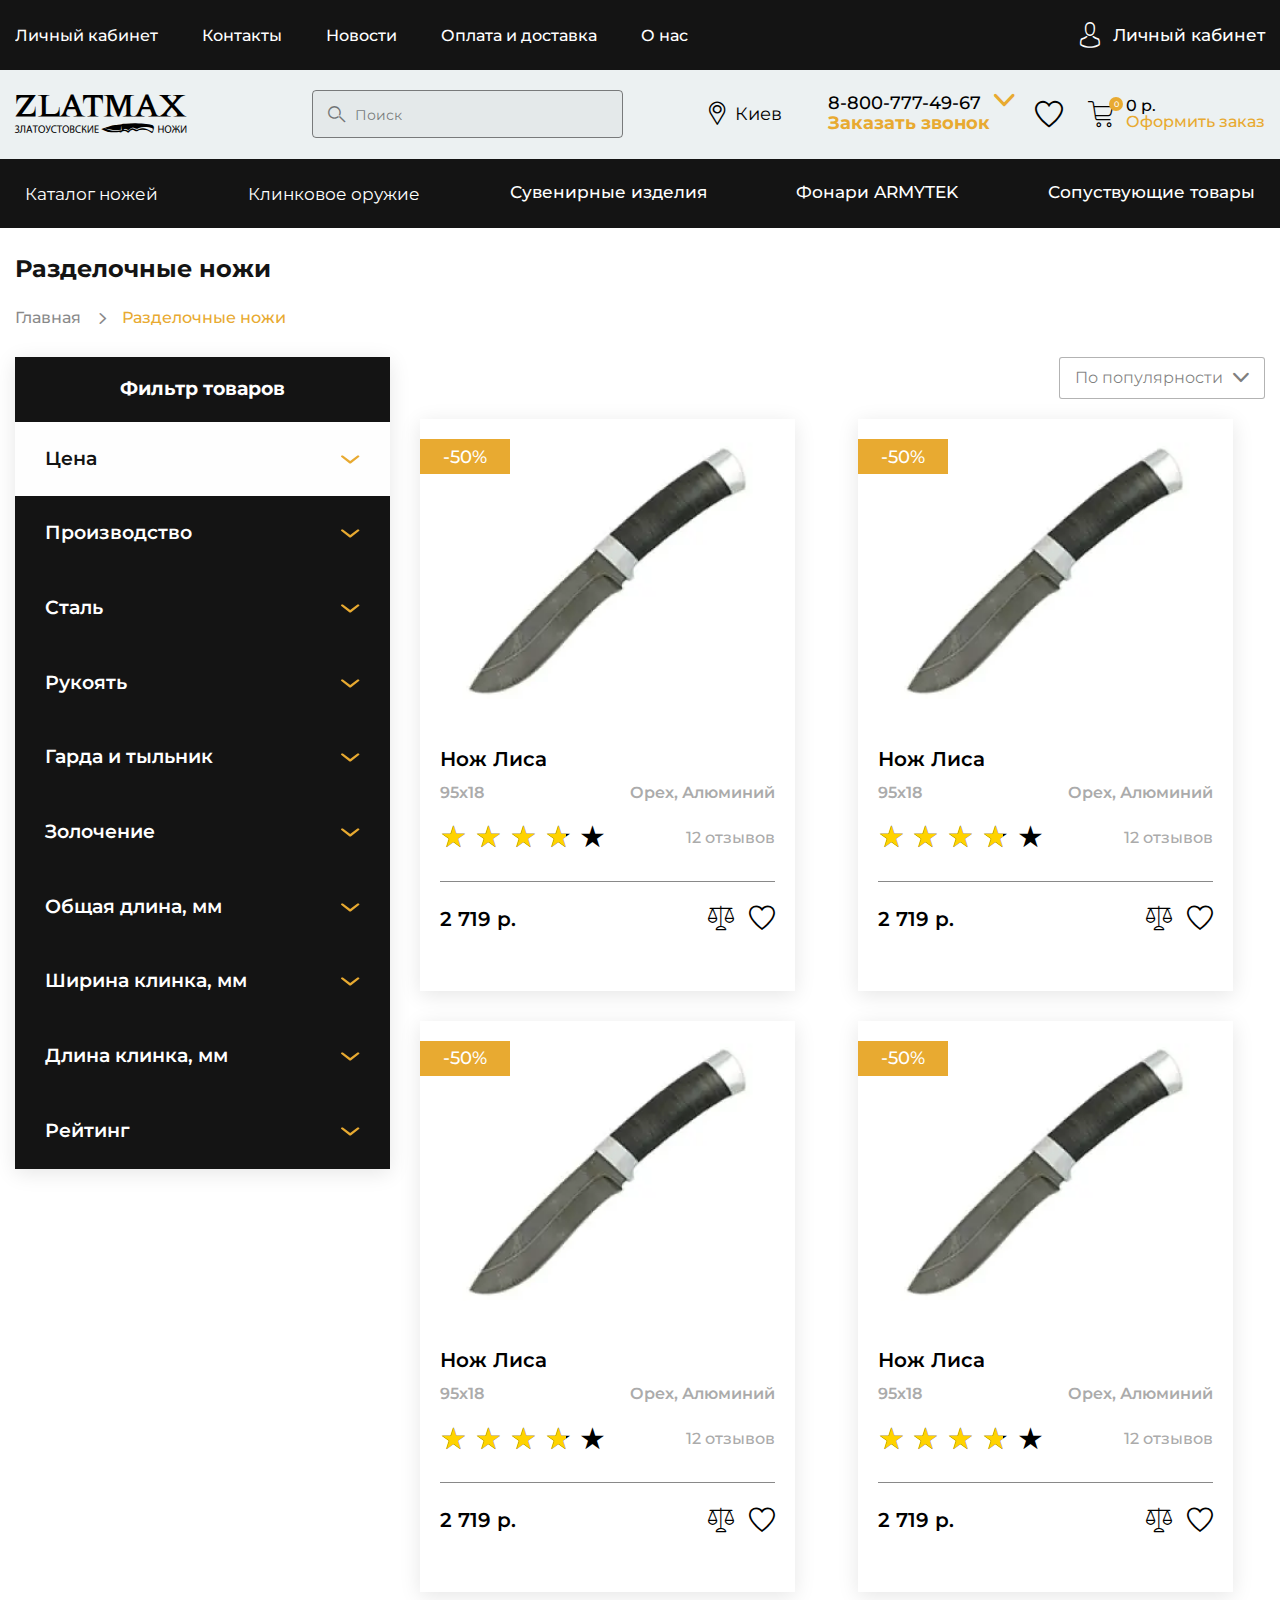
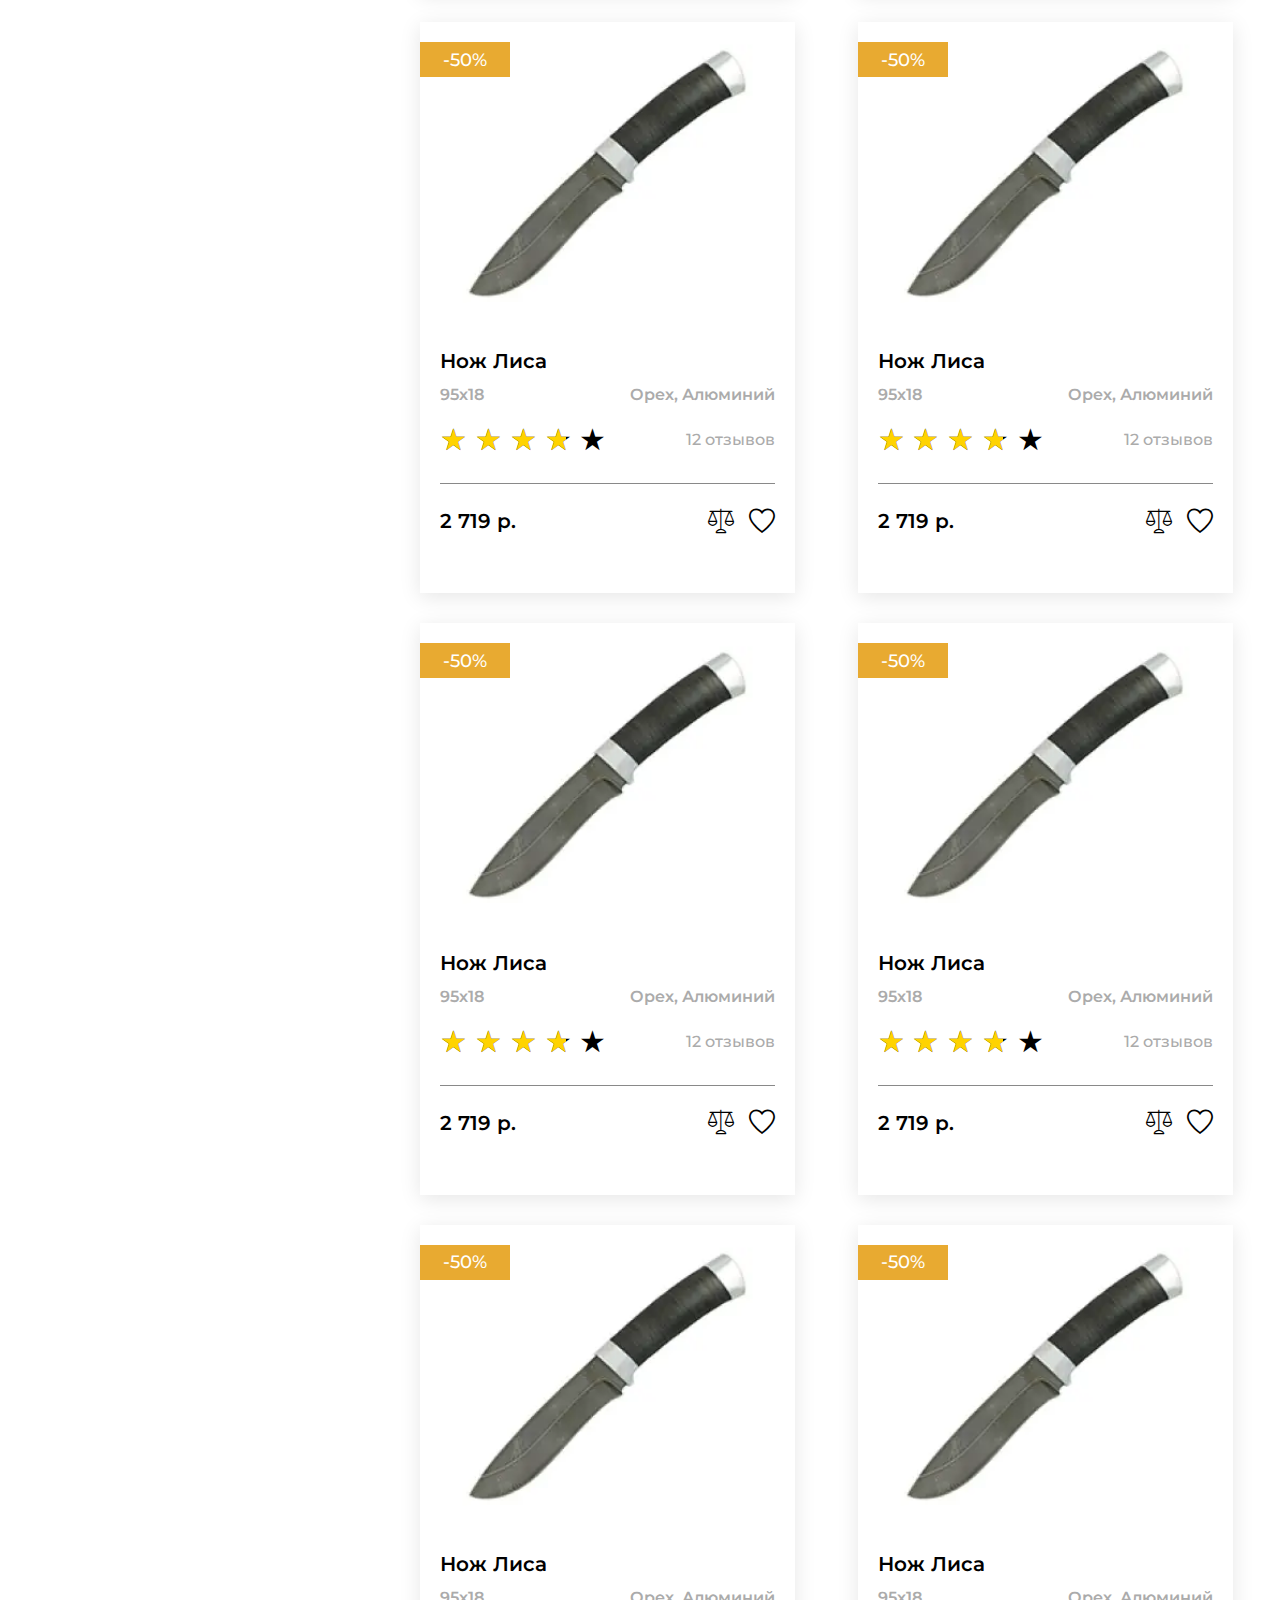
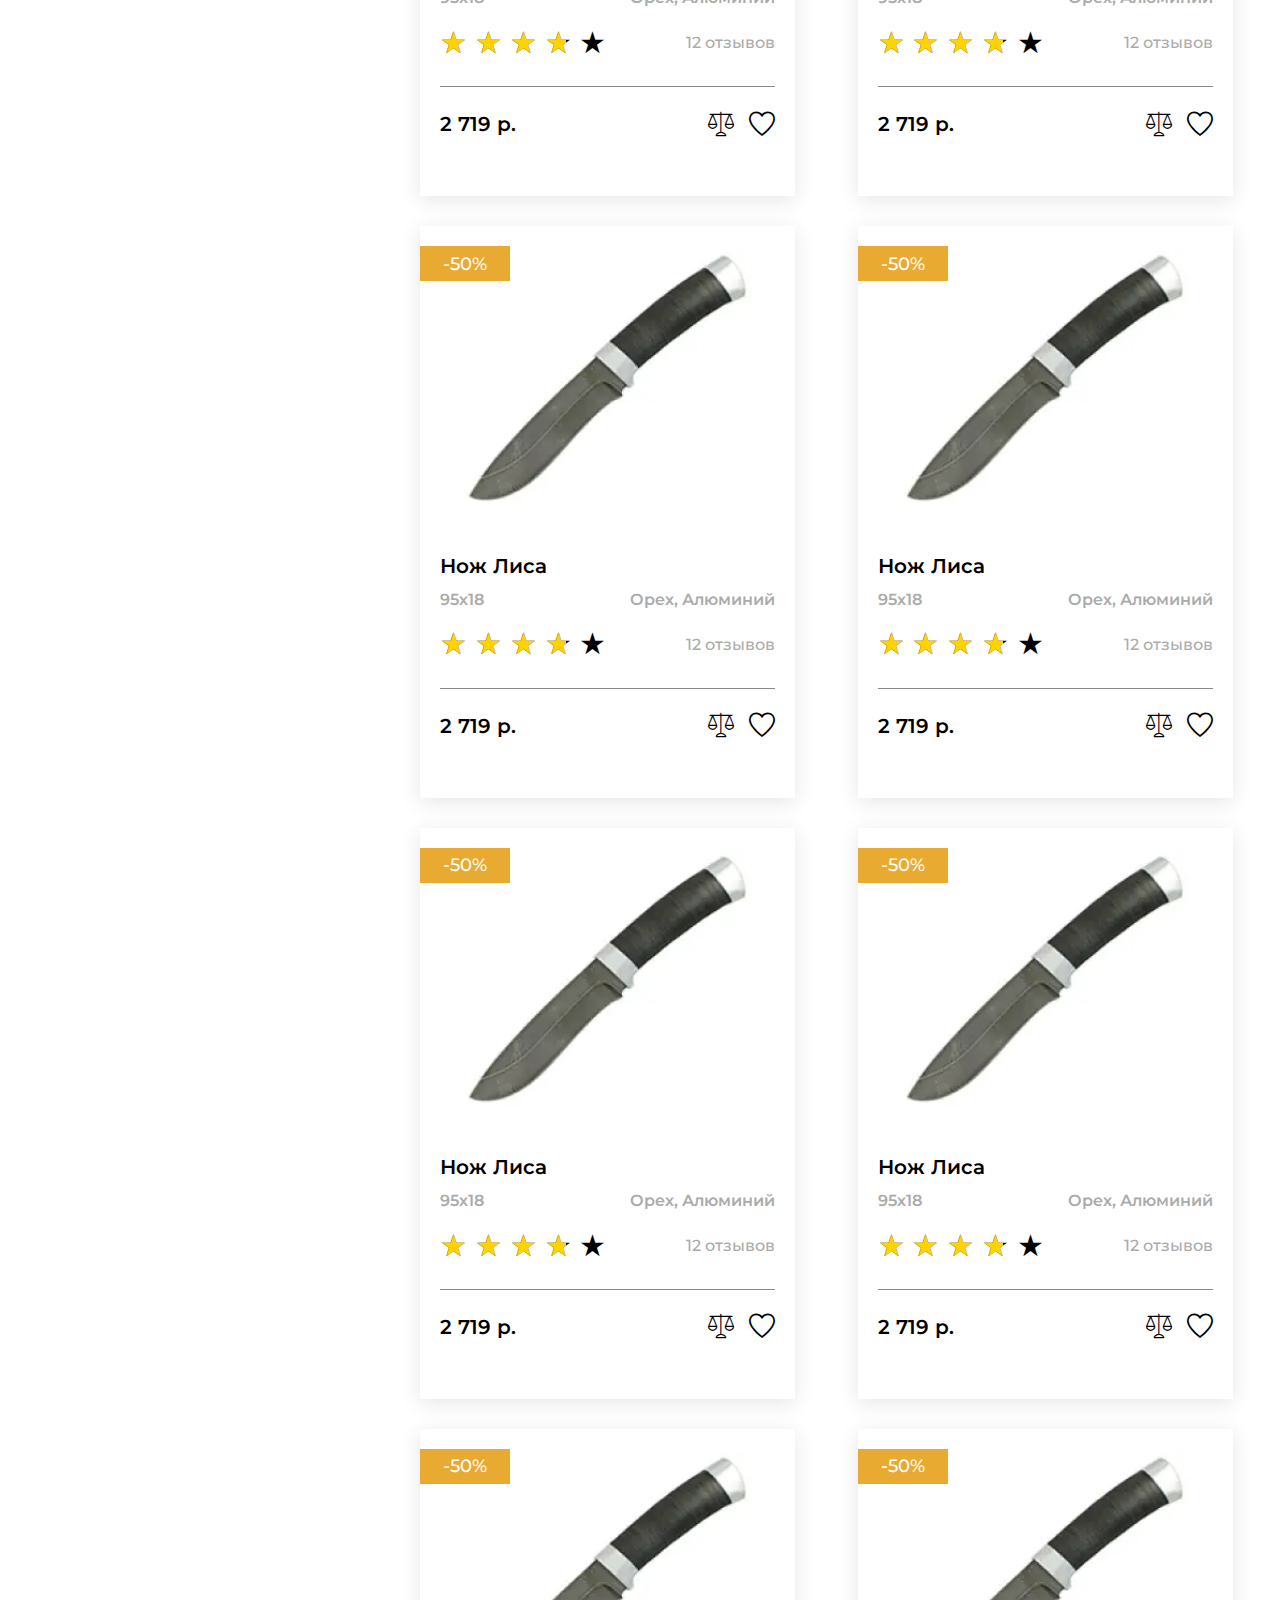
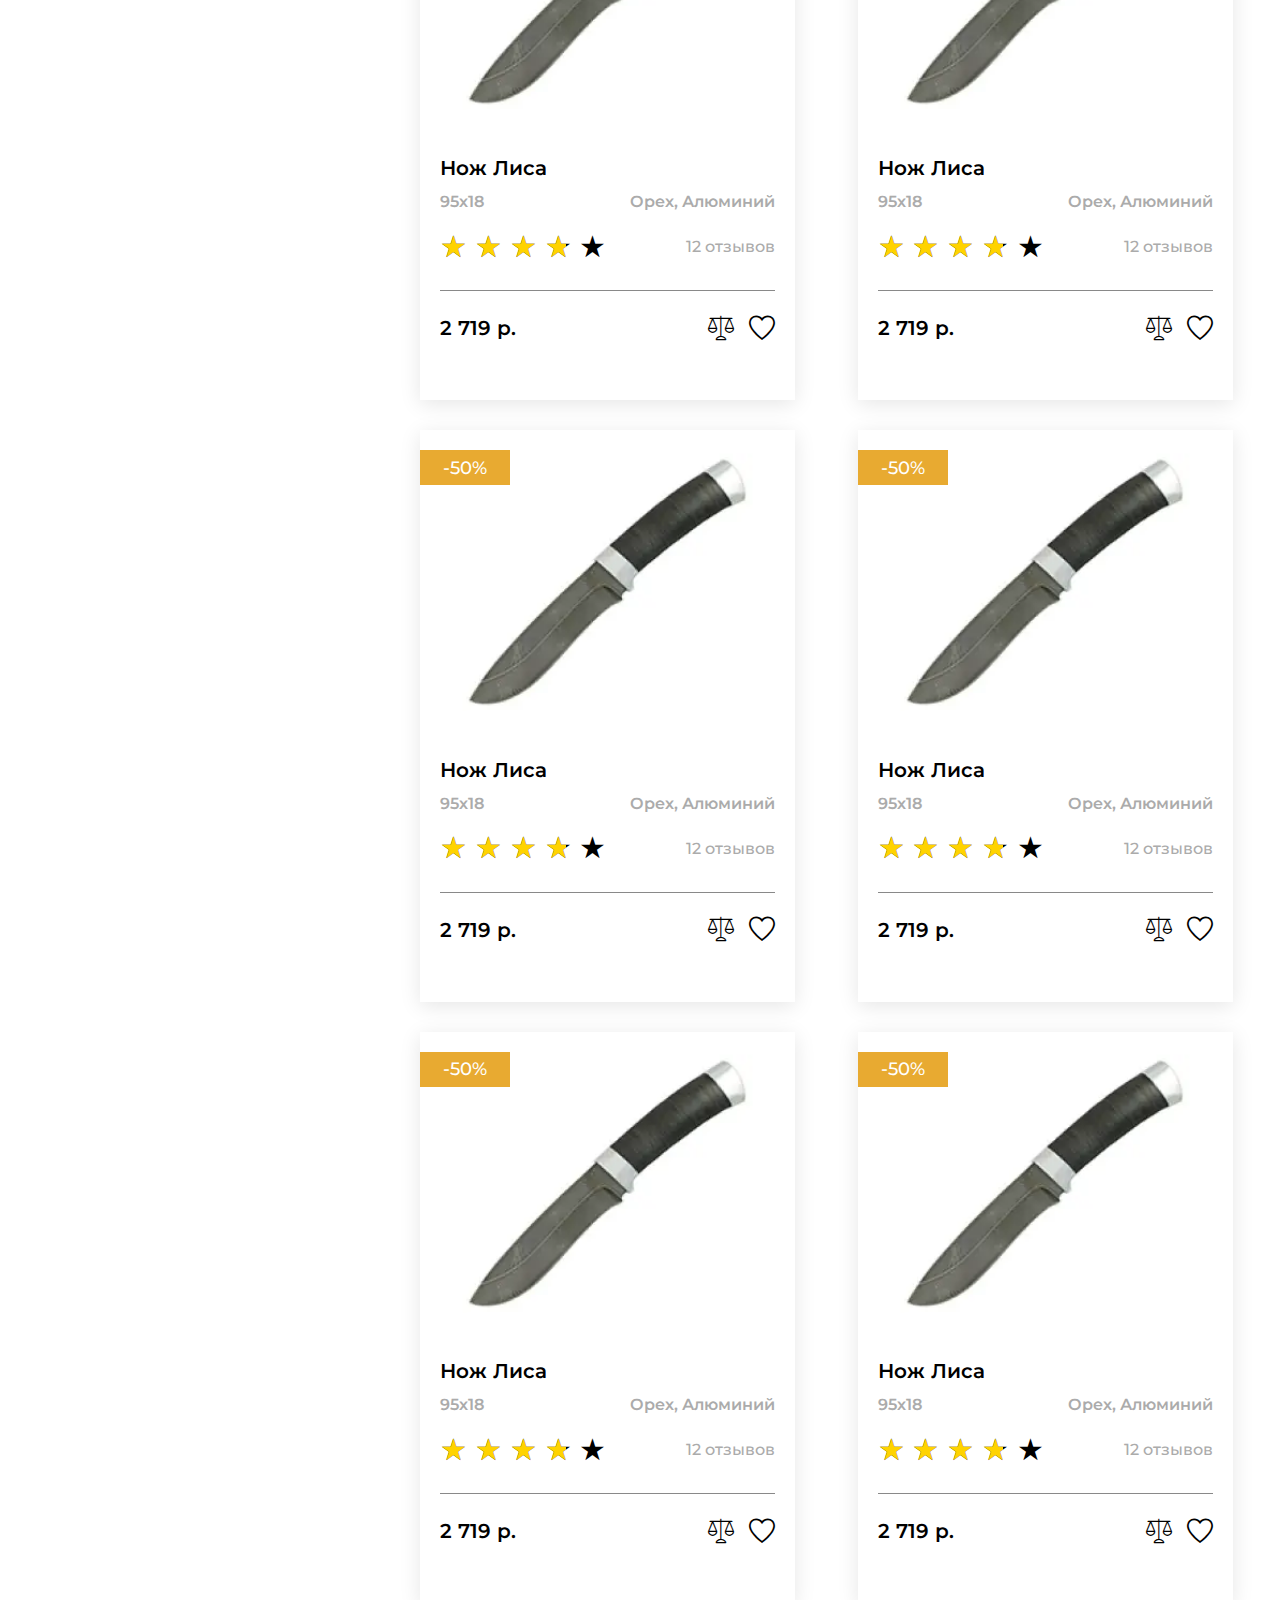
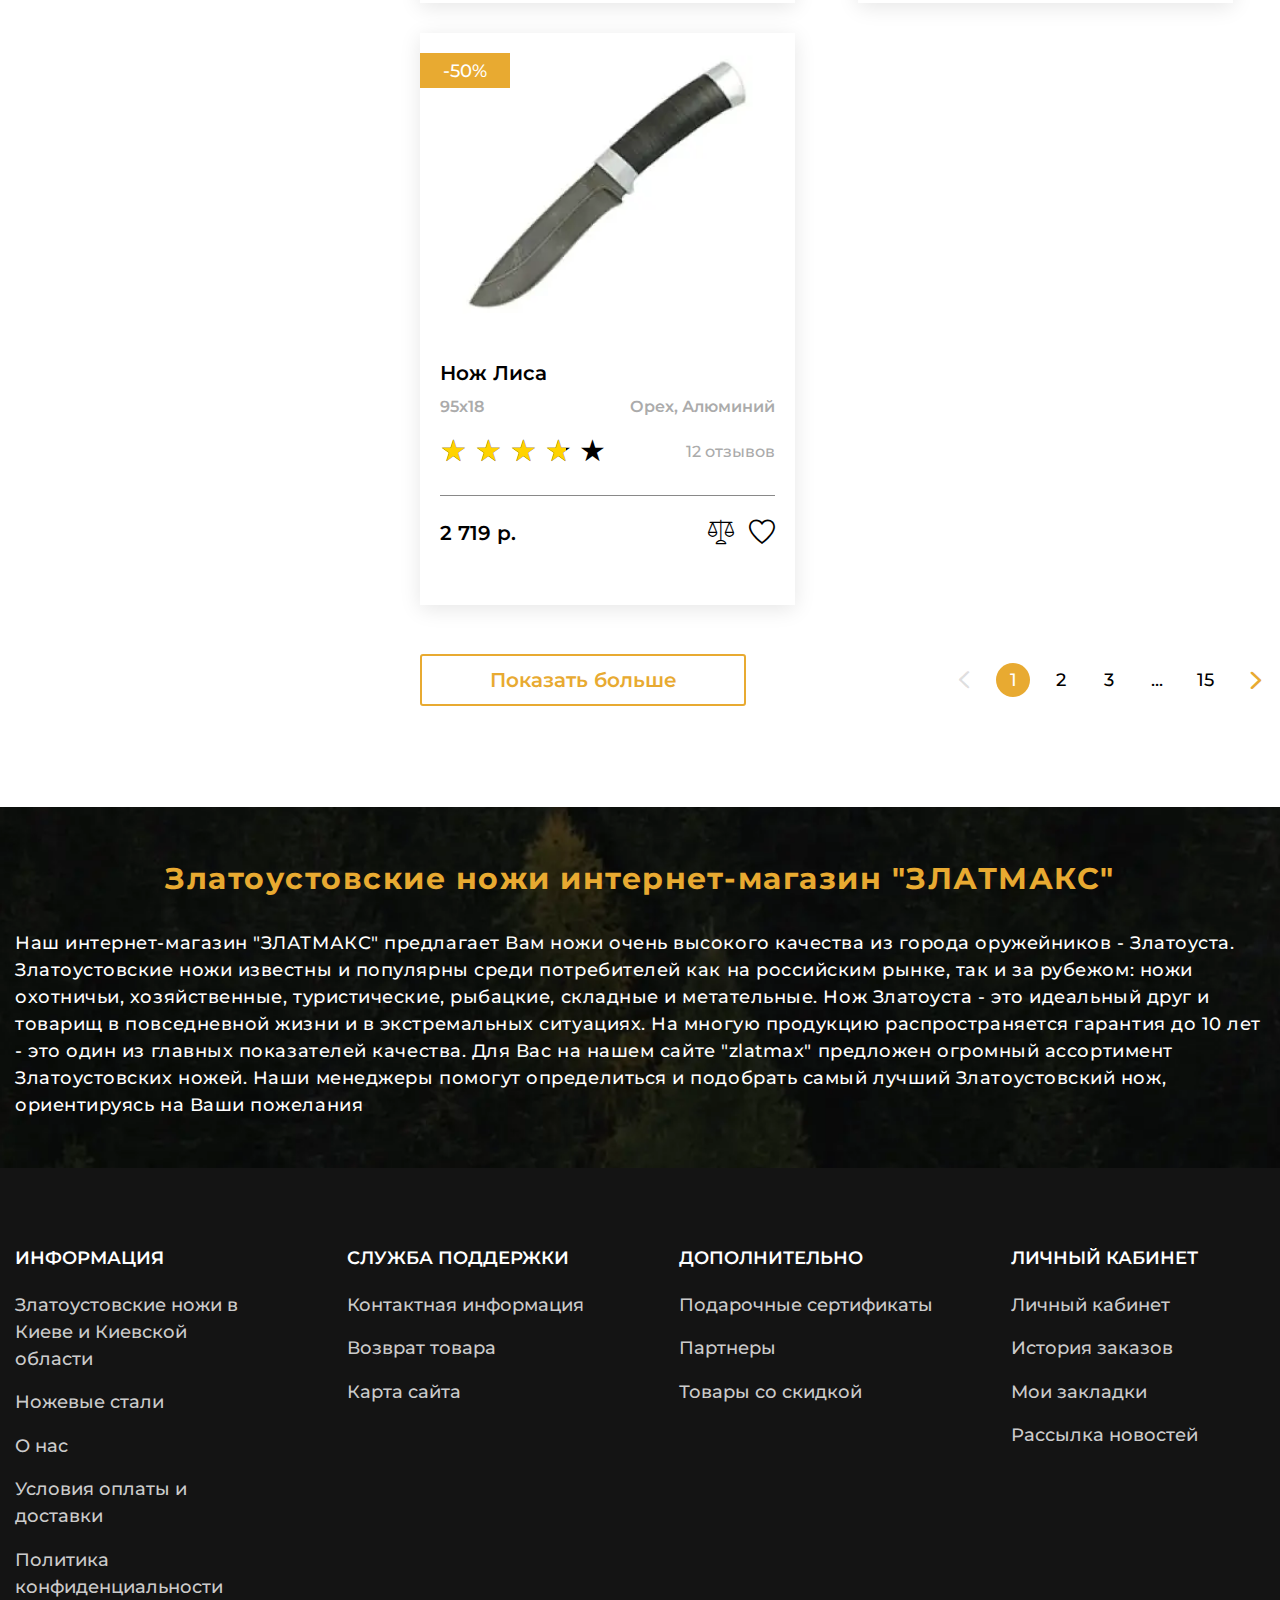
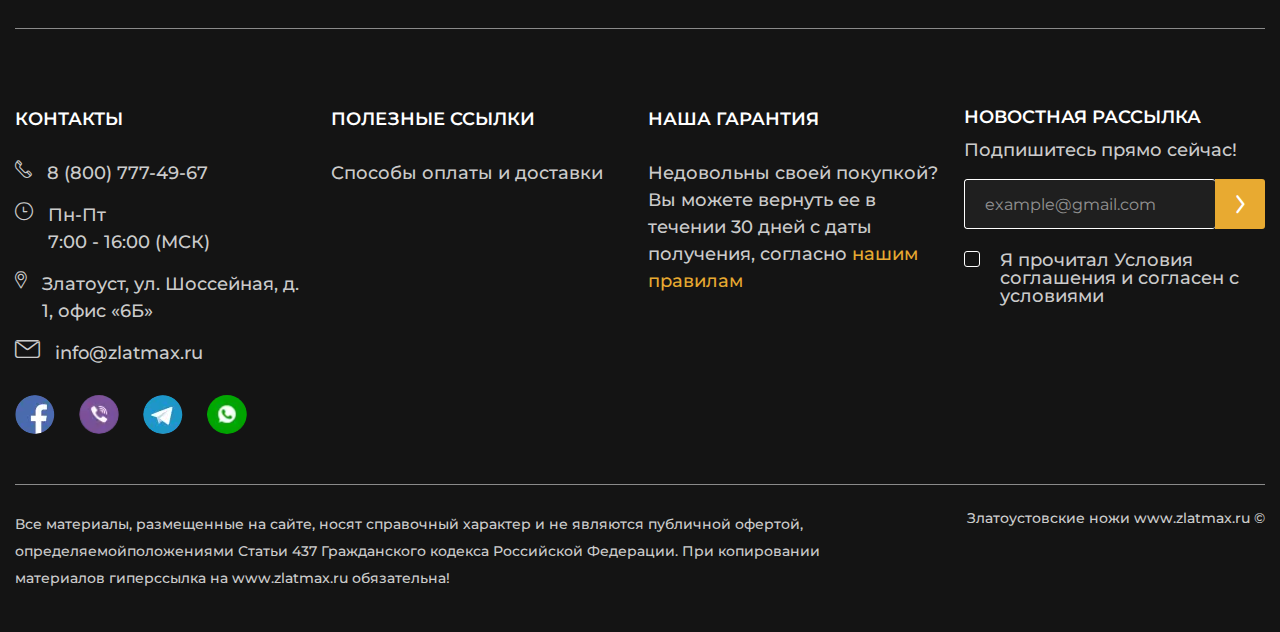
==== commit b33d8ea6: "Add files via upload" ====
--- a/catalog.html
+++ b/catalog.html
@@ -6,7 +6,7 @@
 	<meta charset="UTF-8">
 	<meta name="format-detection" content="telephone=no">
 	<!-- <style>body{opacity: 0;}</style> -->
-	<link rel="stylesheet" href="css/style.min.css?_v=20221118015057">
+	<link rel="stylesheet" href="css/style.min.css?_v=20221120012759">
 	<link rel="shortcut icon" href="favicon.ico">
 	<!-- <meta name="robots" content="noindex, nofollow"> -->
 	<meta name="viewport" content="width=device-width, initial-scale=1.0">
@@ -1111,13 +1111,14 @@
 							<div class="catalog__products">
 								<article class="product-card">
 									<div class="product-card__sale">-50%</div>
-									<a href="#" class="product-card__image">
+									<a href="product.html" class="product-card__image">
 										<span class="product-card__item-image-ibg product-card__item-image-ibg_contain">
 											<picture><source srcset="img/card-product/01.webp" type="image/webp"><img src="img/card-product/01.png" alt=""></picture>
 										</span>
 									</a>
 									<div class="product-card__body">
-										<h4 class="product-card__title"><a href="#" class="product-card__link">Нож Лиса</a></h4>
+										<h4 class="product-card__title"><a href="product.html" class="product-card__link">Нож
+												Лиса</a></h4>
 										<div class="product-card__info info-product-card">
 											<div class="info-product-card__size">95х18</div>
 											<div class="info-product-card__materials">Орех, Алюминий</div>
@@ -1150,13 +1151,14 @@
 
 								<article class="product-card">
 									<div class="product-card__sale">-50%</div>
-									<a href="#" class="product-card__image">
+									<a href="product.html" class="product-card__image">
 										<span class="product-card__item-image-ibg product-card__item-image-ibg_contain">
 											<picture><source srcset="img/card-product/01.webp" type="image/webp"><img src="img/card-product/01.png" alt=""></picture>
 										</span>
 									</a>
 									<div class="product-card__body">
-										<h4 class="product-card__title"><a href="#" class="product-card__link">Нож Лиса</a></h4>
+										<h4 class="product-card__title"><a href="product.html" class="product-card__link">Нож
+												Лиса</a></h4>
 										<div class="product-card__info info-product-card">
 											<div class="info-product-card__size">95х18</div>
 											<div class="info-product-card__materials">Орех, Алюминий</div>
@@ -1189,13 +1191,14 @@
 
 								<article class="product-card">
 									<div class="product-card__sale">-50%</div>
-									<a href="#" class="product-card__image">
+									<a href="product.html" class="product-card__image">
 										<span class="product-card__item-image-ibg product-card__item-image-ibg_contain">
 											<picture><source srcset="img/card-product/01.webp" type="image/webp"><img src="img/card-product/01.png" alt=""></picture>
 										</span>
 									</a>
 									<div class="product-card__body">
-										<h4 class="product-card__title"><a href="#" class="product-card__link">Нож Лиса</a></h4>
+										<h4 class="product-card__title"><a href="product.html" class="product-card__link">Нож
+												Лиса</a></h4>
 										<div class="product-card__info info-product-card">
 											<div class="info-product-card__size">95х18</div>
 											<div class="info-product-card__materials">Орех, Алюминий</div>
@@ -1228,13 +1231,14 @@
 
 								<article class="product-card">
 									<div class="product-card__sale">-50%</div>
-									<a href="#" class="product-card__image">
+									<a href="product.html" class="product-card__image">
 										<span class="product-card__item-image-ibg product-card__item-image-ibg_contain">
 											<picture><source srcset="img/card-product/01.webp" type="image/webp"><img src="img/card-product/01.png" alt=""></picture>
 										</span>
 									</a>
 									<div class="product-card__body">
-										<h4 class="product-card__title"><a href="#" class="product-card__link">Нож Лиса</a></h4>
+										<h4 class="product-card__title"><a href="product.html" class="product-card__link">Нож
+												Лиса</a></h4>
 										<div class="product-card__info info-product-card">
 											<div class="info-product-card__size">95х18</div>
 											<div class="info-product-card__materials">Орех, Алюминий</div>
@@ -1267,13 +1271,14 @@
 
 								<article class="product-card">
 									<div class="product-card__sale">-50%</div>
-									<a href="#" class="product-card__image">
+									<a href="product.html" class="product-card__image">
 										<span class="product-card__item-image-ibg product-card__item-image-ibg_contain">
 											<picture><source srcset="img/card-product/01.webp" type="image/webp"><img src="img/card-product/01.png" alt=""></picture>
 										</span>
 									</a>
 									<div class="product-card__body">
-										<h4 class="product-card__title"><a href="#" class="product-card__link">Нож Лиса</a></h4>
+										<h4 class="product-card__title"><a href="product.html" class="product-card__link">Нож
+												Лиса</a></h4>
 										<div class="product-card__info info-product-card">
 											<div class="info-product-card__size">95х18</div>
 											<div class="info-product-card__materials">Орех, Алюминий</div>
@@ -1306,13 +1311,14 @@
 
 								<article class="product-card">
 									<div class="product-card__sale">-50%</div>
-									<a href="#" class="product-card__image">
+									<a href="product.html" class="product-card__image">
 										<span class="product-card__item-image-ibg product-card__item-image-ibg_contain">
 											<picture><source srcset="img/card-product/01.webp" type="image/webp"><img src="img/card-product/01.png" alt=""></picture>
 										</span>
 									</a>
 									<div class="product-card__body">
-										<h4 class="product-card__title"><a href="#" class="product-card__link">Нож Лиса</a></h4>
+										<h4 class="product-card__title"><a href="product.html" class="product-card__link">Нож
+												Лиса</a></h4>
 										<div class="product-card__info info-product-card">
 											<div class="info-product-card__size">95х18</div>
 											<div class="info-product-card__materials">Орех, Алюминий</div>
@@ -1345,13 +1351,14 @@
 
 								<article class="product-card">
 									<div class="product-card__sale">-50%</div>
-									<a href="#" class="product-card__image">
+									<a href="product.html" class="product-card__image">
 										<span class="product-card__item-image-ibg product-card__item-image-ibg_contain">
 											<picture><source srcset="img/card-product/01.webp" type="image/webp"><img src="img/card-product/01.png" alt=""></picture>
 										</span>
 									</a>
 									<div class="product-card__body">
-										<h4 class="product-card__title"><a href="#" class="product-card__link">Нож Лиса</a></h4>
+										<h4 class="product-card__title"><a href="product.html" class="product-card__link">Нож
+												Лиса</a></h4>
 										<div class="product-card__info info-product-card">
 											<div class="info-product-card__size">95х18</div>
 											<div class="info-product-card__materials">Орех, Алюминий</div>
@@ -1384,13 +1391,14 @@
 
 								<article class="product-card">
 									<div class="product-card__sale">-50%</div>
-									<a href="#" class="product-card__image">
+									<a href="product.html" class="product-card__image">
 										<span class="product-card__item-image-ibg product-card__item-image-ibg_contain">
 											<picture><source srcset="img/card-product/01.webp" type="image/webp"><img src="img/card-product/01.png" alt=""></picture>
 										</span>
 									</a>
 									<div class="product-card__body">
-										<h4 class="product-card__title"><a href="#" class="product-card__link">Нож Лиса</a></h4>
+										<h4 class="product-card__title"><a href="product.html" class="product-card__link">Нож
+												Лиса</a></h4>
 										<div class="product-card__info info-product-card">
 											<div class="info-product-card__size">95х18</div>
 											<div class="info-product-card__materials">Орех, Алюминий</div>
@@ -1423,13 +1431,14 @@
 
 								<article class="product-card">
 									<div class="product-card__sale">-50%</div>
-									<a href="#" class="product-card__image">
+									<a href="product.html" class="product-card__image">
 										<span class="product-card__item-image-ibg product-card__item-image-ibg_contain">
 											<picture><source srcset="img/card-product/01.webp" type="image/webp"><img src="img/card-product/01.png" alt=""></picture>
 										</span>
 									</a>
 									<div class="product-card__body">
-										<h4 class="product-card__title"><a href="#" class="product-card__link">Нож Лиса</a></h4>
+										<h4 class="product-card__title"><a href="product.html" class="product-card__link">Нож
+												Лиса</a></h4>
 										<div class="product-card__info info-product-card">
 											<div class="info-product-card__size">95х18</div>
 											<div class="info-product-card__materials">Орех, Алюминий</div>
@@ -1462,13 +1471,14 @@
 
 								<article class="product-card">
 									<div class="product-card__sale">-50%</div>
-									<a href="#" class="product-card__image">
+									<a href="product.html" class="product-card__image">
 										<span class="product-card__item-image-ibg product-card__item-image-ibg_contain">
 											<picture><source srcset="img/card-product/01.webp" type="image/webp"><img src="img/card-product/01.png" alt=""></picture>
 										</span>
 									</a>
 									<div class="product-card__body">
-										<h4 class="product-card__title"><a href="#" class="product-card__link">Нож Лиса</a></h4>
+										<h4 class="product-card__title"><a href="product.html" class="product-card__link">Нож
+												Лиса</a></h4>
 										<div class="product-card__info info-product-card">
 											<div class="info-product-card__size">95х18</div>
 											<div class="info-product-card__materials">Орех, Алюминий</div>
@@ -1501,13 +1511,14 @@
 
 								<article class="product-card">
 									<div class="product-card__sale">-50%</div>
-									<a href="#" class="product-card__image">
+									<a href="product.html" class="product-card__image">
 										<span class="product-card__item-image-ibg product-card__item-image-ibg_contain">
 											<picture><source srcset="img/card-product/01.webp" type="image/webp"><img src="img/card-product/01.png" alt=""></picture>
 										</span>
 									</a>
 									<div class="product-card__body">
-										<h4 class="product-card__title"><a href="#" class="product-card__link">Нож Лиса</a></h4>
+										<h4 class="product-card__title"><a href="product.html" class="product-card__link">Нож
+												Лиса</a></h4>
 										<div class="product-card__info info-product-card">
 											<div class="info-product-card__size">95х18</div>
 											<div class="info-product-card__materials">Орех, Алюминий</div>
@@ -1540,13 +1551,14 @@
 
 								<article class="product-card">
 									<div class="product-card__sale">-50%</div>
-									<a href="#" class="product-card__image">
+									<a href="product.html" class="product-card__image">
 										<span class="product-card__item-image-ibg product-card__item-image-ibg_contain">
 											<picture><source srcset="img/card-product/01.webp" type="image/webp"><img src="img/card-product/01.png" alt=""></picture>
 										</span>
 									</a>
 									<div class="product-card__body">
-										<h4 class="product-card__title"><a href="#" class="product-card__link">Нож Лиса</a></h4>
+										<h4 class="product-card__title"><a href="product.html" class="product-card__link">Нож
+												Лиса</a></h4>
 										<div class="product-card__info info-product-card">
 											<div class="info-product-card__size">95х18</div>
 											<div class="info-product-card__materials">Орех, Алюминий</div>
@@ -1579,13 +1591,14 @@
 
 								<article class="product-card">
 									<div class="product-card__sale">-50%</div>
-									<a href="#" class="product-card__image">
+									<a href="product.html" class="product-card__image">
 										<span class="product-card__item-image-ibg product-card__item-image-ibg_contain">
 											<picture><source srcset="img/card-product/01.webp" type="image/webp"><img src="img/card-product/01.png" alt=""></picture>
 										</span>
 									</a>
 									<div class="product-card__body">
-										<h4 class="product-card__title"><a href="#" class="product-card__link">Нож Лиса</a></h4>
+										<h4 class="product-card__title"><a href="product.html" class="product-card__link">Нож
+												Лиса</a></h4>
 										<div class="product-card__info info-product-card">
 											<div class="info-product-card__size">95х18</div>
 											<div class="info-product-card__materials">Орех, Алюминий</div>
@@ -1618,13 +1631,14 @@
 
 								<article class="product-card">
 									<div class="product-card__sale">-50%</div>
-									<a href="#" class="product-card__image">
+									<a href="product.html" class="product-card__image">
 										<span class="product-card__item-image-ibg product-card__item-image-ibg_contain">
 											<picture><source srcset="img/card-product/01.webp" type="image/webp"><img src="img/card-product/01.png" alt=""></picture>
 										</span>
 									</a>
 									<div class="product-card__body">
-										<h4 class="product-card__title"><a href="#" class="product-card__link">Нож Лиса</a></h4>
+										<h4 class="product-card__title"><a href="product.html" class="product-card__link">Нож
+												Лиса</a></h4>
 										<div class="product-card__info info-product-card">
 											<div class="info-product-card__size">95х18</div>
 											<div class="info-product-card__materials">Орех, Алюминий</div>
@@ -1657,13 +1671,14 @@
 
 								<article class="product-card">
 									<div class="product-card__sale">-50%</div>
-									<a href="#" class="product-card__image">
+									<a href="product.html" class="product-card__image">
 										<span class="product-card__item-image-ibg product-card__item-image-ibg_contain">
 											<picture><source srcset="img/card-product/01.webp" type="image/webp"><img src="img/card-product/01.png" alt=""></picture>
 										</span>
 									</a>
 									<div class="product-card__body">
-										<h4 class="product-card__title"><a href="#" class="product-card__link">Нож Лиса</a></h4>
+										<h4 class="product-card__title"><a href="product.html" class="product-card__link">Нож
+												Лиса</a></h4>
 										<div class="product-card__info info-product-card">
 											<div class="info-product-card__size">95х18</div>
 											<div class="info-product-card__materials">Орех, Алюминий</div>
@@ -1696,13 +1711,14 @@
 
 								<article class="product-card">
 									<div class="product-card__sale">-50%</div>
-									<a href="#" class="product-card__image">
+									<a href="product.html" class="product-card__image">
 										<span class="product-card__item-image-ibg product-card__item-image-ibg_contain">
 											<picture><source srcset="img/card-product/01.webp" type="image/webp"><img src="img/card-product/01.png" alt=""></picture>
 										</span>
 									</a>
 									<div class="product-card__body">
-										<h4 class="product-card__title"><a href="#" class="product-card__link">Нож Лиса</a></h4>
+										<h4 class="product-card__title"><a href="product.html" class="product-card__link">Нож
+												Лиса</a></h4>
 										<div class="product-card__info info-product-card">
 											<div class="info-product-card__size">95х18</div>
 											<div class="info-product-card__materials">Орех, Алюминий</div>
@@ -1735,13 +1751,14 @@
 
 								<article class="product-card">
 									<div class="product-card__sale">-50%</div>
-									<a href="#" class="product-card__image">
+									<a href="product.html" class="product-card__image">
 										<span class="product-card__item-image-ibg product-card__item-image-ibg_contain">
 											<picture><source srcset="img/card-product/01.webp" type="image/webp"><img src="img/card-product/01.png" alt=""></picture>
 										</span>
 									</a>
 									<div class="product-card__body">
-										<h4 class="product-card__title"><a href="#" class="product-card__link">Нож Лиса</a></h4>
+										<h4 class="product-card__title"><a href="product.html" class="product-card__link">Нож
+												Лиса</a></h4>
 										<div class="product-card__info info-product-card">
 											<div class="info-product-card__size">95х18</div>
 											<div class="info-product-card__materials">Орех, Алюминий</div>
@@ -1774,13 +1791,14 @@
 
 								<article class="product-card">
 									<div class="product-card__sale">-50%</div>
-									<a href="#" class="product-card__image">
+									<a href="product.html" class="product-card__image">
 										<span class="product-card__item-image-ibg product-card__item-image-ibg_contain">
 											<picture><source srcset="img/card-product/01.webp" type="image/webp"><img src="img/card-product/01.png" alt=""></picture>
 										</span>
 									</a>
 									<div class="product-card__body">
-										<h4 class="product-card__title"><a href="#" class="product-card__link">Нож Лиса</a></h4>
+										<h4 class="product-card__title"><a href="product.html" class="product-card__link">Нож
+												Лиса</a></h4>
 										<div class="product-card__info info-product-card">
 											<div class="info-product-card__size">95х18</div>
 											<div class="info-product-card__materials">Орех, Алюминий</div>
@@ -1813,13 +1831,14 @@
 
 								<article class="product-card">
 									<div class="product-card__sale">-50%</div>
-									<a href="#" class="product-card__image">
+									<a href="product.html" class="product-card__image">
 										<span class="product-card__item-image-ibg product-card__item-image-ibg_contain">
 											<picture><source srcset="img/card-product/01.webp" type="image/webp"><img src="img/card-product/01.png" alt=""></picture>
 										</span>
 									</a>
 									<div class="product-card__body">
-										<h4 class="product-card__title"><a href="#" class="product-card__link">Нож Лиса</a></h4>
+										<h4 class="product-card__title"><a href="product.html" class="product-card__link">Нож
+												Лиса</a></h4>
 										<div class="product-card__info info-product-card">
 											<div class="info-product-card__size">95х18</div>
 											<div class="info-product-card__materials">Орех, Алюминий</div>
@@ -1852,13 +1871,14 @@
 
 								<article class="product-card">
 									<div class="product-card__sale">-50%</div>
-									<a href="#" class="product-card__image">
+									<a href="product.html" class="product-card__image">
 										<span class="product-card__item-image-ibg product-card__item-image-ibg_contain">
 											<picture><source srcset="img/card-product/01.webp" type="image/webp"><img src="img/card-product/01.png" alt=""></picture>
 										</span>
 									</a>
 									<div class="product-card__body">
-										<h4 class="product-card__title"><a href="#" class="product-card__link">Нож Лиса</a></h4>
+										<h4 class="product-card__title"><a href="product.html" class="product-card__link">Нож
+												Лиса</a></h4>
 										<div class="product-card__info info-product-card">
 											<div class="info-product-card__size">95х18</div>
 											<div class="info-product-card__materials">Орех, Алюминий</div>
@@ -1891,13 +1911,14 @@
 
 								<article class="product-card">
 									<div class="product-card__sale">-50%</div>
-									<a href="#" class="product-card__image">
+									<a href="product.html" class="product-card__image">
 										<span class="product-card__item-image-ibg product-card__item-image-ibg_contain">
 											<picture><source srcset="img/card-product/01.webp" type="image/webp"><img src="img/card-product/01.png" alt=""></picture>
 										</span>
 									</a>
 									<div class="product-card__body">
-										<h4 class="product-card__title"><a href="#" class="product-card__link">Нож Лиса</a></h4>
+										<h4 class="product-card__title"><a href="product.html" class="product-card__link">Нож
+												Лиса</a></h4>
 										<div class="product-card__info info-product-card">
 											<div class="info-product-card__size">95х18</div>
 											<div class="info-product-card__materials">Орех, Алюминий</div>
@@ -1927,7 +1948,6 @@
 										</button>
 									</div>
 								</article>
-
 							</div>
 							<div class="catalog__footer">
 								<a href="#" class="catalog__more">Показать больше</a>
@@ -2146,8 +2166,8 @@
 			</div>
 		</div>
 	</div>
-	<script src="js/app.min.js?_v=20221118015057"></script>
-	<script src="https://code.jquery.com/jquery-3.4.1.slim.min.js?_v=20221118015057"></script>
+	<script src="js/app.min.js?_v=20221120012759"></script>
+	<script src="https://code.jquery.com/jquery-3.4.1.slim.min.js?_v=20221120012759"></script>
 
 </body>
 
--- a/css/style.min.css
+++ b/css/style.min.css
@@ -1 +1 @@
-@charset "UTF-8";@import url(https://fonts.googleapis.com/css?family=Montserrat:500,600,700&display=swap);@font-face{font-family:icons;font-display:swap;src:url(../fonts/icons.woff2) format("woff2"),url(../fonts/icons.woff) format("woff");font-weight:400;font-style:normal}.breadcrambs__link::after,.select_controll .select__value::after,[class*=_icon-]:before{font-family:icons;font-style:normal;font-weight:400;font-variant:normal;text-transform:none;line-height:1;-webkit-font-smoothing:antialiased;-moz-osx-font-smoothing:grayscale}[class*=_icon-]:before{display:block}._icon-user:before{content:"\e900"}._icon-star:before{content:"\e901"}._icon-spoller-arrow:before{content:"\e902"}._icon-search:before{content:"\e903"}._icon-rub:before{content:"\e904"}._icon-logo:before{content:"\e905"}._icon-location:before{content:"\e906"}._icon-footer-phone:before{content:"\e907"}._icon-footer-location:before{content:"\e908"}._icon-footer-letter:before{content:"\e909"}._icon-footer-clock:before{content:"\e90a"}._icon-favourite:before{content:"\e90b"}._icon-compare:before{content:"\e90c"}._icon-basket:before{content:"\e90d"}._icon-arrow-bottom:before{content:"\e90e"}.page__inner{padding-top:1.875rem;padding-bottom:7.5rem}.page__header{margin-bottom:1.875rem}.page__info{display:none}.page__information{display:none}*{padding:0;margin:0;border:0}*,:after,:before{-webkit-box-sizing:border-box;box-sizing:border-box}body,html{height:100%;min-width:320px}body{color:#000;line-height:1;font-family:Montserrat;font-size:1.125rem;-ms-text-size-adjust:100%;-moz-text-size-adjust:100%;-webkit-text-size-adjust:100%;-webkit-font-smoothing:antialiased;-moz-osx-font-smoothing:grayscale}button,input,textarea{font-family:Montserrat;font-size:inherit}button{cursor:pointer;color:inherit;background-color:inherit}a{color:inherit}a:link,a:visited{text-decoration:none}a:hover{text-decoration:none}ul li{list-style:none}img{vertical-align:top}h1,h2,h3,h4,h5,h6{font-weight:inherit;font-size:inherit}body{font-weight:500}.lock body{overflow:hidden;-ms-touch-action:none;touch-action:none;-ms-scroll-chaining:none;overscroll-behavior:none}.wrapper{display:-webkit-box;display:-ms-flexbox;display:flex;-webkit-box-orient:vertical;-webkit-box-direction:normal;-ms-flex-direction:column;flex-direction:column;overflow-x:hidden}.wrapper>main{-webkit-box-flex:1;-ms-flex:1 1 auto;flex:1 1 auto}.wrapper>*{min-width:0}[class*=__container]{max-width:100rem;-webkit-box-sizing:content-box;box-sizing:content-box;margin:0 auto;padding:0 .9375rem}.select{position:relative}.select__body{position:relative}.select__title{color:inherit;text-align:left;border:1px solid #d9d9d9;background-color:#fff;cursor:pointer;width:100%;border-radius:4px}.select__value{display:-webkit-box;display:-ms-flexbox;display:flex;-webkit-box-align:center;-ms-flex-align:center;align-items:center;height:1.875rem;padding:0 .9375rem;gap:.625rem;position:relative}.select__value>*{-webkit-box-flex:1;-ms-flex:1 1 auto;flex:1 1 auto}.select__value:after{content:"";-ms-flex-item-align:stretch;-ms-grid-row-align:stretch;align-self:stretch;-webkit-box-flex:0;-ms-flex:0 0 10px;flex:0 0 10px;-webkit-transition:all .3s ease 0s;-o-transition:all .3s ease 0s;transition:all .3s ease 0s;display:-webkit-box;display:-ms-flexbox;display:flex;-webkit-box-pack:center;-ms-flex-pack:center;justify-content:center;-webkit-box-align:center;-ms-flex-align:center;align-items:center}._select-open .select__value:after{-webkit-transform:rotate(-180deg);-ms-transform:rotate(-180deg);transform:rotate(-180deg)}.select__value._select-pseudo-label::before{content:attr(data-pseudo-label);opacity:.5}.select__text{-webkit-box-flex:1;-ms-flex:1 1 auto;flex:1 1 auto}.select__input{width:100%;background-color:transparent;height:100%}.select__options{color:#000;position:absolute;top:29px;border-radius:0 0 4px 4px;min-width:100%;left:0;background-color:#fff;border-top:0;border:1px solid #d9d9d9;border-top:0;padding:10px 0 5px 0}.select__scroll{overflow-y:auto;overflow-x:hidden;max-height:200px}.select__option{width:100%;text-align:left;cursor:pointer;padding:5px 15px;color:inherit}.select__option._select-selected{background-color:#eee}.select__row{display:-webkit-inline-box;display:-ms-inline-flexbox;display:inline-flex;-webkit-box-align:center;-ms-flex-align:center;align-items:center}.select._select-open{z-index:5}.select_controll .select__title{border:1px solid rgba(4,4,4,.3);border-radius:.1875rem;color:rgba(0,0,0,.5);font-size:1rem;line-height:1.25}.select_controll .select__value{height:2.5rem}.select_controll .select__value::after{content:"\e90e";font-size:.625rem}.select_controll .select__option{color:rgba(0,0,0,.5);-webkit-transition:all .3s ease 0s;-o-transition:all .3s ease 0s;transition:all .3s ease 0s}._select-tag{cursor:pointer}.rating{display:-webkit-box;display:-ms-flexbox;display:flex;-webkit-box-pack:justify;-ms-flex-pack:justify;justify-content:space-between;-webkit-box-align:center;-ms-flex-align:center;align-items:center;font-size:1.875rem;line-height:.75;-webkit-transition:opacity .3s ease 0s;-o-transition:opacity .3s ease 0s;transition:opacity .3s ease 0s}.rating.rating_sending{opacity:.2}.rating.rating_set .rating__active,.rating.rating_set .rating__item{cursor:pointer}.rating__body{position:relative}.rating__body::before{content:"★★★★★";display:block}.rating__active{position:absolute;width:0%;height:100%;top:0;left:0;overflow:hidden}.rating__active::before{content:"★★★★★";position:absolute;width:100%;height:100%;top:0;left:0;color:#ffd300}.rating__items{display:-webkit-box;display:-ms-flexbox;display:flex;position:absolute;width:100%;height:100%;top:0;left:0}.rating__item{-webkit-box-flex:0;-ms-flex:0 0 20%;flex:0 0 20%;height:100%;opacity:0}.rating__value{display:none;font-size:50%;line-height:1;padding:0 0 0 10px}.noUi-target,.noUi-target *{-webkit-touch-callout:none;-webkit-tap-highlight-color:transparent;-webkit-user-select:none;-ms-touch-action:none;touch-action:none;-ms-user-select:none;-moz-user-select:none;user-select:none;-webkit-box-sizing:border-box;box-sizing:border-box}.noUi-target{position:relative}.noUi-base,.noUi-connects{width:100%;height:100%;position:relative;z-index:1}.noUi-connects{overflow:hidden;z-index:0}.noUi-connect,.noUi-origin{will-change:transform;position:absolute;z-index:1;top:0;right:0;height:100%;width:100%;-ms-transform-origin:0 0;-webkit-transform-origin:0 0;-webkit-transform-style:preserve-3d;transform-origin:0 0;-webkit-transform-style:flat;transform-style:flat}.noUi-txt-dir-rtl.noUi-horizontal .noUi-origin{left:0;right:auto}.noUi-vertical .noUi-origin{top:-100%;width:0}.noUi-horizontal .noUi-origin{height:0}.noUi-handle{-webkit-backface-visibility:hidden;backface-visibility:hidden;position:absolute}.noUi-touch-area{height:100%;width:100%}.noUi-state-tap .noUi-connect,.noUi-state-tap .noUi-origin{-webkit-transition:-webkit-transform .3s;transition:-webkit-transform .3s;-o-transition:transform .3s;transition:transform .3s;transition:transform .3s,-webkit-transform .3s}.noUi-state-drag *{cursor:inherit!important}.noUi-horizontal{height:2px}.noUi-horizontal .noUi-handle{width:1.125rem;height:1.125rem;background:#141414;-webkit-box-shadow:0 4px 20px rgba(0,0,0,.15);box-shadow:0 4px 20px rgba(0,0,0,.15);border:.1875rem solid #e8aa31;right:-17px;top:-.5625rem}.noUi-txt-dir-rtl.noUi-horizontal .noUi-handle{left:-17px;right:auto}.noUi-target{background:#e8aa31;border-radius:4px}.noUi-connect{background:#000}.noUi-draggable{cursor:ew-resize}.noUi-handle{border:1px solid #d9d9d9;border-radius:50%;background:#fff;cursor:default;-webkit-box-shadow:inset 0 0 1px #fff,inset 0 1px 7px #ebebeb,0 3px 6px -3px #bbb;box-shadow:inset 0 0 1px #fff,inset 0 1px 7px #ebebeb,0 3px 6px -3px #bbb}.noUi-active{-webkit-box-shadow:inset 0 0 1px #fff,inset 0 1px 7px #ddd,0 3px 6px -3px #bbb;box-shadow:inset 0 0 1px #fff,inset 0 1px 7px #ddd,0 3px 6px -3px #bbb}[disabled] .noUi-connect{background:#b8b8b8}[disabled] .noUi-handle,[disabled].noUi-handle,[disabled].noUi-target{cursor:not-allowed}.noUi-pips,.noUi-pips *{-webkit-box-sizing:border-box;box-sizing:border-box}.noUi-pips{position:absolute;color:#999}.noUi-value{position:absolute;white-space:nowrap;text-align:center}.noUi-value-sub{color:#ccc;font-size:10px}.noUi-marker{position:absolute;background:#ccc}.noUi-marker-sub{background:#aaa}.noUi-marker-large{background:#aaa}.noUi-pips-horizontal{padding:10px 0;height:80px;top:100%;left:0;width:100%}.noUi-value-horizontal{-webkit-transform:translate(-50%,50%);-ms-transform:translate(-50%,50%);transform:translate(-50%,50%)}.noUi-rtl .noUi-value-horizontal{-webkit-transform:translate(50%,50%);-ms-transform:translate(50%,50%);transform:translate(50%,50%)}.noUi-marker-horizontal.noUi-marker{margin-left:-1px;width:2px;height:5px}.noUi-marker-horizontal.noUi-marker-sub{height:10px}.noUi-marker-horizontal.noUi-marker-large{height:15px}.noUi-tooltip{display:block;position:absolute;border:1px solid #d9d9d9;border-radius:3px;background:#fff;color:#000;padding:5px;text-align:center;white-space:nowrap}.noUi-horizontal .noUi-tooltip{-webkit-transform:translate(-50%,0);-ms-transform:translate(-50%,0);transform:translate(-50%,0);left:50%;bottom:150%}.noUi-horizontal .noUi-origin>.noUi-tooltip{-webkit-transform:translate(50%,0);-ms-transform:translate(50%,0);transform:translate(50%,0);left:auto;bottom:10px}body::after{content:"";background-color:rgba(0,0,0,.5);position:fixed;width:100%;height:100%;top:0;left:0;opacity:0;-webkit-transition:opacity .8s ease 0s;-o-transition:opacity .8s ease 0s;transition:opacity .8s ease 0s;pointer-events:none;z-index:149}.popup-show body::after{opacity:1}.popup{position:fixed;top:0;left:0;bottom:0;right:0;padding:30px 10px;-webkit-transition:visibility .8s ease 0s;-o-transition:visibility .8s ease 0s;transition:visibility .8s ease 0s;visibility:hidden;pointer-events:none}.popup_show{z-index:150;visibility:visible;overflow:auto;pointer-events:auto}.popup_show .popup__content{visibility:visible;-webkit-transform:scale(1);-ms-transform:scale(1);transform:scale(1)}.popup__wrapper{display:-webkit-box;display:-ms-flexbox;display:flex;-webkit-box-orient:vertical;-webkit-box-direction:normal;-ms-flex-direction:column;flex-direction:column;-webkit-box-align:center;-ms-flex-align:center;align-items:center;min-height:100%;-webkit-box-flex:1;-ms-flex:1 1 auto;flex:1 1 auto;width:100%;display:flex;-webkit-box-pack:center;-ms-flex-pack:center;justify-content:center;align-items:center}.popup__content{visibility:hidden;-webkit-transform:scale(0);-ms-transform:scale(0);transform:scale(0);-webkit-transition:-webkit-transform .3s ease 0s;transition:-webkit-transform .3s ease 0s;-o-transition:transform .3s ease 0s;transition:transform .3s ease 0s;transition:transform .3s ease 0s,-webkit-transform .3s ease 0s;background-color:#eee;padding:20px;width:100%;max-width:900px;border-radius:20px}.lock .popup__content{visibility:visible}[class*=-ibg]{position:relative}[class*=-ibg] img{position:absolute;width:100%;height:100%;top:0;left:0;-o-object-fit:cover;object-fit:cover}[class*=-ibg_contain] img{-o-object-fit:contain;object-fit:contain}._busket{position:relative;font-size:1.6875rem}._busket span{font-size:.5rem;position:absolute;top:-.21875rem;left:1.3125rem;display:-webkit-box;display:-ms-flexbox;display:flex;-webkit-box-pack:center;-ms-flex-pack:center;justify-content:center;-webkit-box-align:center;-ms-flex-align:center;align-items:center;width:.875rem;height:.875rem;border-radius:50%;overflow:hidden;color:#fff;background-color:#e8aa31}.control-slider-dots{display:-webkit-box;display:-ms-flexbox;display:flex;gap:.9375rem}.control-slider-dots .swiper-pagination-bullet{cursor:pointer;position:relative;height:1.25rem;width:1.125rem;-webkit-transition:all .3s ease 0s;-o-transition:all .3s ease 0s;transition:all .3s ease 0s}.control-slider-dots .swiper-pagination-bullet::after{content:"";position:absolute;top:50%;left:0;height:.125rem;width:100%;background-color:#fff;-webkit-transform:translate(0,-50%);-ms-transform:translate(0,-50%);transform:translate(0,-50%)}.control-slider-dots .swiper-pagination-bullet::before{content:"";position:absolute;height:.625rem;width:.625rem;border-radius:50%;background-color:#e8aa31;top:50%;-webkit-transform:translate(-50%,-50%);-ms-transform:translate(-50%,-50%);transform:translate(-50%,-50%);left:0;opacity:0}.control-slider-dots .swiper-pagination-bullet-active{width:2.25rem}.control-slider-dots .swiper-pagination-bullet-active::after{background-color:#e8aa31}.control-slider-dots .swiper-pagination-bullet-active::before{content:"";-webkit-transition:left 4s linear 0s;-o-transition:left 4s linear 0s;transition:left 4s linear 0s;left:2.25rem;opacity:1}.products-slider{-webkit-user-select:none;-moz-user-select:none;-ms-user-select:none;user-select:none;display:block}.products-slider__header{display:-webkit-box;display:-ms-flexbox;display:flex;-webkit-box-pack:justify;-ms-flex-pack:justify;justify-content:space-between;-webkit-box-align:center;-ms-flex-align:center;align-items:center}.products-slider__title{font-weight:700;line-height:1.53;letter-spacing:.05em;color:#000}.products-slider__more{font-weight:600;font-size:1.125rem;letter-spacing:.05em;color:rgba(20,20,20,.58);display:-webkit-box;display:-ms-flexbox;display:flex;-webkit-box-align:center;-ms-flex-align:center;align-items:center}.products-slider__more span{font-size:.625rem;color:#e8aa31}.products-slider__more span::before{-webkit-transform:rotate(-90deg);-ms-transform:rotate(-90deg);transform:rotate(-90deg)}.products-slider__slider{padding:0 .9375rem;margin:0 -.9375rem}.products-slider__wrapper{padding-top:.625rem}.products-slider__slide{display:-webkit-box;display:-ms-flexbox;display:flex;-webkit-box-pack:center;-ms-flex-pack:center;justify-content:center}.product-card{-webkit-user-select:none;-moz-user-select:none;-ms-user-select:none;user-select:none;-webkit-box-flex:1;-ms-flex:1 1 23.4375rem;flex:1 1 23.4375rem;max-width:23.4375rem;-webkit-box-shadow:0 4px 20px rgba(0,0,0,.1);box-shadow:0 4px 20px rgba(0,0,0,.1);display:-webkit-box;display:-ms-flexbox;display:flex;height:100%;-webkit-box-orient:vertical;-webkit-box-direction:normal;-ms-flex-direction:column;flex-direction:column;background-color:#fff;position:relative}.product-card__sale{position:absolute;z-index:2;top:1.25rem;left:0;width:5.625rem;height:2.1875rem;display:-webkit-box;display:-ms-flexbox;display:flex;-webkit-box-align:center;-ms-flex-align:center;align-items:center;-webkit-box-pack:center;-ms-flex-pack:center;justify-content:center;background-color:#e8aa31;color:#fff;pointer-events:none}.product-card__item-image-ibg{display:block;padding-bottom:88.8888888889%}.product-card__body{-webkit-box-flex:1;-ms-flex:1 1 auto;flex:1 1 auto;display:-webkit-box;display:-ms-flexbox;display:flex;-webkit-box-orient:vertical;-webkit-box-direction:normal;-ms-flex-direction:column;flex-direction:column;padding:0 1.25rem 1.8125rem}.product-card__title{-webkit-box-flex:1;-ms-flex:1 1 auto;flex:1 1 auto}.product-card__link{font-weight:600;font-size:1.25rem;line-height:1.7}.product-card__link a{color:#000}.product-card__info{display:-webkit-box;display:-ms-flexbox;display:flex;-webkit-box-pack:justify;-ms-flex-pack:justify;justify-content:space-between;font-weight:600;font-size:1rem;line-height:2.125;color:#ababab}.product-card__info:not(:last-child){margin-bottom:.6875rem}.product-card__rating:not(:last-child){margin-bottom:1.625rem}.product-card__rating .rating__info{cursor:pointer}.product-card__footer{display:-webkit-box;display:-ms-flexbox;display:flex;-webkit-box-align:center;-ms-flex-align:center;align-items:center;gap:.9375rem;padding-top:1.25rem;border-top:1px solid rgba(20,20,20,.5)}.product-card__footer:not(:last-child){margin-bottom:1.625rem}.product-card__price{-webkit-box-flex:1;-ms-flex:1 1 100%;flex:1 1 100%;font-weight:600;font-size:1.25rem;line-height:1.7;color:#000}.product-card__compare{font-size:1.5625rem;-webkit-transition:all .3s ease 0s;-o-transition:all .3s ease 0s;transition:all .3s ease 0s}.product-card__compare:hover{color:#e8aa31}.product-card__favourite{font-size:1.5625rem;-webkit-transition:all .3s ease 0s;-o-transition:all .3s ease 0s;transition:all .3s ease 0s}.product-card__cart{background:#e8aa31;-webkit-box-shadow:0 4px 20px rgba(232,170,49,.43);box-shadow:0 4px 20px rgba(232,170,49,.43);border-radius:3px;color:#fff;display:-webkit-box;display:-ms-flexbox;display:flex;-webkit-box-align:center;-ms-flex-align:center;align-items:center;-webkit-box-pack:center;-ms-flex-pack:center;justify-content:center;gap:1rem;font-weight:600;font-size:1.125rem;width:100%;padding:.875rem 0;-webkit-transition:all .2s ease 0s;-o-transition:all .2s ease 0s;transition:all .2s ease 0s}.info-product-card__materials{text-align:right}.rating__info{font-weight:500;font-size:16px;line-height:34px;color:#ababab}.control-products-slider__dotts{display:-webkit-box;display:-ms-flexbox;display:flex;-webkit-box-pack:center;-ms-flex-pack:center;justify-content:center;margin:0 auto}.control-products-slider__dotts .swiper-pagination-bullet{cursor:pointer;position:relative;height:1.25rem;min-width:1.125rem;-webkit-transition:all .3s ease 0s;-o-transition:all .3s ease 0s;transition:all .3s ease 0s;margin:.46875rem}.control-products-slider__dotts .swiper-pagination-bullet::after{content:"";position:absolute;top:50%;left:0;height:.125rem;width:100%;background-color:#898989;-webkit-transform:translate(0,-50%);-ms-transform:translate(0,-50%);transform:translate(0,-50%)}.control-products-slider__dotts .swiper-pagination-bullet::before{content:"";position:absolute;height:.625rem;width:.625rem;border-radius:50%;background-color:#e8aa31;top:50%;-webkit-transform:translate(-50%,-50%);-ms-transform:translate(-50%,-50%);transform:translate(-50%,-50%);left:0;opacity:0}.control-products-slider__dotts .swiper-pagination-bullet-active{width:1.125rem}.control-products-slider__dotts .swiper-pagination-bullet-active::after{background-color:#e8aa31}.control-products-slider__dotts .swiper-pagination-bullet-active::before{content:"";-webkit-transition:left 4s linear 0s;-o-transition:left 4s linear 0s;transition:left 4s linear 0s;left:1.125rem;opacity:1}.products-new{position:relative;overflow:hidden}.products-new::before{content:"";display:none}.products-new__bg-image{position:absolute;z-index:-5;bottom:0;left:0;width:100%;height:100%;-o-object-fit:cover;object-fit:cover}.products-new__body-bg{display:none}.products-new__container{position:relative;display:-webkit-box;display:-ms-flexbox;display:flex;gap:1.25rem}.products-new__body{height:100%}.products-new__title{font-weight:700;font-size:1.875rem;line-height:1.5333333333;letter-spacing:.05em;color:#fff}.products-new__text{font-weight:500;line-height:1.5;letter-spacing:.03em;color:rgba(255,255,255,.7)}.products-new__button{font-weight:600;font-size:1.25rem;line-height:2.3;letter-spacing:.05em;color:#e8aa31}.products-new__link{display:-webkit-box;display:-ms-flexbox;display:flex;-webkit-box-align:center;-ms-flex-align:center;align-items:center;gap:1.25rem}.products-new__link span{font-size:.625rem;color:#e8aa31}.products-new__link span::before{-webkit-transform:rotate(-90deg);-ms-transform:rotate(-90deg);transform:rotate(-90deg)}.products-new__content{min-width:0}.control-products-new__dotts{display:-webkit-box;display:-ms-flexbox;display:flex;-webkit-box-pack:center;-ms-flex-pack:center;justify-content:center;margin:0 auto}.control-products-new__dotts .swiper-pagination-bullet{cursor:pointer;position:relative;height:1.25rem;min-width:1.125rem;margin:.46875rem}.control-products-new__dotts .swiper-pagination-bullet::after{content:"";position:absolute;top:50%;left:0;height:.125rem;width:100%;background-color:#fff;-webkit-transform:translate(0,-50%);-ms-transform:translate(0,-50%);transform:translate(0,-50%)}.control-products-new__dotts .swiper-pagination-bullet::before{content:"";position:absolute;height:.625rem;width:.625rem;border-radius:50%;background-color:#e8aa31;top:50%;-webkit-transform:translate(-50%,-50%);-ms-transform:translate(-50%,-50%);transform:translate(-50%,-50%);left:0;opacity:0}.control-products-new__dotts .swiper-pagination-bullet-active{width:2.25rem}.control-products-new__dotts .swiper-pagination-bullet-active::after{background-color:#e8aa31}.control-products-new__dotts .swiper-pagination-bullet-active::before{content:"";-webkit-transition:left 4s linear 0s;-o-transition:left 4s linear 0s;transition:left 4s linear 0s;left:2.25rem;opacity:1}.breadcrambs{-webkit-user-select:none;-moz-user-select:none;-ms-user-select:none;user-select:none;white-space:nowrap;overflow:auto;height:1.375rem}.breadcrambs__list{display:-webkit-box;display:-ms-flexbox;display:flex;gap:.9375rem;-webkit-box-align:center;-ms-flex-align:center;align-items:center}.breadcrambs__link{font-weight:500;font-size:1rem;line-height:1.25;color:#141414;opacity:.5;display:-webkit-box;display:-ms-flexbox;display:flex;gap:.9375rem}.breadcrambs__link p{position:relative}.breadcrambs__link p::before{content:"";position:absolute;bottom:0;left:0;width:0;height:.0625rem;background-color:#141414;-webkit-transition:all .3s ease 0s;-o-transition:all .3s ease 0s;transition:all .3s ease 0s}.breadcrambs__link::after{content:"\e90e";display:block;display:-webkit-box;display:-ms-flexbox;display:flex;-webkit-box-pack:center;-ms-flex-pack:center;justify-content:center;-webkit-box-align:center;-ms-flex-align:center;align-items:center;-webkit-transform:rotate(-90deg);-ms-transform:rotate(-90deg);transform:rotate(-90deg);font-size:.4375rem}.breadcrambs__current{cursor:pointer;font-weight:500;font-size:1rem;line-height:1.25;color:#e8aa31}.title{-webkit-user-select:none;-moz-user-select:none;-ms-user-select:none;user-select:none;font-weight:700;font-size:1.5rem;line-height:1.2083333333;color:#141414}.title:not(:last-child){margin-bottom:1.5625rem}.header{position:relative}.top-header{background:#141414;-webkit-box-shadow:0 4px 20px rgba(169,169,169,.18);box-shadow:0 4px 20px rgba(169,169,169,.18);color:#fff}.top-header__container{display:-webkit-box;display:-ms-flexbox;display:flex;-webkit-box-align:center;-ms-flex-align:center;align-items:center;-webkit-box-pack:justify;-ms-flex-pack:justify;justify-content:space-between;min-height:4.375rem}.top-header__phone{font-size:1.5rem}.top-header__user{font-size:1.6875rem;display:-webkit-box;display:-ms-flexbox;display:flex;-webkit-box-align:center;-ms-flex-align:center;align-items:center}.top-header__favourite{font-size:1.6875rem}.top-header__busket{-webkit-box-flex:1;-ms-flex:1 1 100%;flex:1 1 100%}.menu__list{height:100%;overflow:hidden;display:-webkit-box;display:-ms-flexbox;display:flex}.menu__link{font-size:1rem}.menu-open .menu{right:0;overflow:auto}.menu-top-header__body{overflow-y:auto}.catalog-top-header__button{display:-webkit-box;display:-ms-flexbox;display:flex;-webkit-box-pack:justify;-ms-flex-pack:justify;justify-content:space-between;width:100%;-webkit-transition:all .3s ease 0s;-o-transition:all .3s ease 0s;transition:all .3s ease 0s}.catalog-top-header__button span{-webkit-transition:all .3s ease 0s;-o-transition:all .3s ease 0s;transition:all .3s ease 0s;font-size:.625rem;-webkit-transform:translate(0,5px) rotate(-90deg);-ms-transform:translate(0,5px) rotate(-90deg);transform:translate(0,5px) rotate(-90deg)}.catalog-top-header__button._spoller-active{color:#e8aa31}.catalog-top-header__button._spoller-active span{color:#e8aa31;-webkit-transform:translate(-2px,7px) rotate(0);-ms-transform:translate(-2px,7px) rotate(0);transform:translate(-2px,7px) rotate(0)}.catalog-top-header__content{margin-top:.9375rem;padding-top:.625rem;padding-bottom:1.5625rem;padding-right:1.25rem;border-top:1px solid #3d3d3d}.catalog-top-header-menu__content{display:-webkit-box;display:-ms-flexbox;display:flex;-webkit-box-orient:vertical;-webkit-box-direction:normal;-ms-flex-direction:column;flex-direction:column;gap:.9375rem}.catalog-top-header-menu__list{margin-top:.9375rem;padding-top:.625rem;padding-bottom:1.5625rem;padding-right:1.25rem;border-top:1 solid #3d3d3d}.catalog-top-header-menu__point:not(:last-child){margin-bottom:.9375rem}.icon-menu{display:none}.body-header{background-color:#ecf1f2}.body-header__container{display:-webkit-box;display:-ms-flexbox;display:flex;-webkit-box-align:center;-ms-flex-align:center;align-items:center;gap:.625rem}.body-header__content{display:-webkit-box;display:-ms-flexbox;display:flex;-webkit-box-flex:1;-ms-flex:1 1 100%;flex:1 1 100%}.body-header__logo{padding-right:.625rem;display:-webkit-box;display:-ms-flexbox;display:flex;-webkit-box-align:center;-ms-flex-align:center;align-items:center}.body-header__other{-webkit-box-flex:0;-ms-flex:0 0 auto;flex:0 0 auto;display:-webkit-box;display:-ms-flexbox;display:flex}.search-body-header{position:relative}.search-body-header__button{position:absolute;height:100%;display:-webkit-box;display:-ms-flexbox;display:flex;-webkit-box-align:center;-ms-flex-align:center;align-items:center;padding:0 .625rem 0 .9375rem;font-size:1.0625rem;color:rgba(0,0,0,.5)}.search-body-header__input{background-color:rgba(7,7,7,.03);padding:.75rem 0;padding-left:2.625rem;padding-right:.9375rem;outline:1px solid rgba(4,4,4,.5);overflow:hidden;border-radius:3px}.search-body-header__input:focus{outline:2px solid #000}.search-body-header__input::-webkit-input-placeholder{color:rgba(0,0,0,.5);font-size:.875rem;line-height:1.2}.search-body-header__input::-moz-placeholder{color:rgba(0,0,0,.5);font-size:.875rem;line-height:1.2}.search-body-header__input:-ms-input-placeholder{color:rgba(0,0,0,.5);font-size:.875rem;line-height:1.2}.search-body-header__input::-ms-input-placeholder{color:rgba(0,0,0,.5);font-size:.875rem;line-height:1.2}.search-body-header__input::placeholder{color:rgba(0,0,0,.5);font-size:.875rem;line-height:1.2}.other-body-header__location{display:-webkit-box;display:-ms-flexbox;display:flex;-webkit-box-align:center;-ms-flex-align:center;align-items:center}.other-body-header__location button{font-size:1.5rem}.other-body-header__location p{font-size:1.125rem}.other-body-header__favourite{font-size:1.6875rem;display:-webkit-box;display:-ms-flexbox;display:flex;-webkit-box-align:center;-ms-flex-align:center;align-items:center}.other-body-header__busket{display:-webkit-box;display:-ms-flexbox;display:flex;-webkit-box-align:center;-ms-flex-align:center;align-items:center}.location-body-header__button{display:-webkit-box;display:-ms-flexbox;display:flex;-webkit-box-align:center;-ms-flex-align:center;align-items:center;gap:.625rem}.phones-body-header{display:-webkit-box;display:-ms-flexbox;display:flex;-webkit-box-orient:vertical;-webkit-box-direction:normal;-ms-flex-direction:column;flex-direction:column;gap:3;position:relative}.phones-body-header__item{position:relative}.phones-body-header__icon{font-size:1.5rem;display:none}.phones-body-header__link{white-space:nowrap}.phones-body-header__arrow{position:absolute;top:0;font-size:.8125rem;color:#e8aa31;-webkit-transition:all .6s ease 0s;-o-transition:all .6s ease 0s;transition:all .6s ease 0s}.phones-body-header__arrow._spoller-active{-webkit-transform:rotate3d(1,0,0,180deg);transform:rotate3d(1,0,0,180deg)}.phones-body-header__list{position:absolute;z-index:5;background-color:#fff;left:-.625rem;padding:.625rem;margin-top:.3125rem;border-radius:10px}.phones-body-header__list li:not(:last-child){margin-bottom:.4375rem}.phones-body-header__callback{font-weight:700;color:#e8aa31}.busket-body-header__content{font-size:1rem}.busket-body-header__link{color:#e8aa31}.catalog-header{position:relative;color:#fff;background-color:#141414}.menu-catalog__list{display:-webkit-box;display:-ms-flexbox;display:flex;-webkit-box-pack:justify;-ms-flex-pack:justify;justify-content:space-between;gap:.9375rem;padding:0 .625rem}.menu-catalog__link{height:100%;display:block;padding:1.5rem 0;position:relative;text-align:center}.menu-catalog__link:hover{color:#e8aa31}.menu-catalog__link._menu-active::after{content:"";position:absolute;z-index:5;bottom:0;left:0;width:100%;height:.125rem;background-color:#e8aa31}.menu-catalog__sub-menu{position:absolute;z-index:5;top:calc(100% - .0625rem);left:0;width:100%;background-color:#141414}.sub-menu-catalog{white-space:nowrap}.sub-menu-catalog__block{padding:0 .625rem;display:none;-ms-flex-wrap:wrap;flex-wrap:wrap}.sub-menu-catalog__block._sub-menu-open{display:-webkit-box;display:-ms-flexbox;display:flex}.sub-menu-catalog__column{-webkit-box-flex:1;-ms-flex:1 0 14.6875rem;flex:1 0 14.6875rem;display:-webkit-box;display:-ms-flexbox;display:flex;-webkit-box-orient:vertical;-webkit-box-direction:normal;-ms-flex-direction:column;flex-direction:column}.sub-menu-catalog__category{font-weight:700;padding:1.875rem 0}.sub-menu-catalog__list{border-top:1px solid rgba(255,255,255,.3);border-bottom:1px solid rgba(255,255,255,.3);-webkit-box-flex:1;-ms-flex:1 1 auto;flex:1 1 auto;display:-webkit-box;display:-ms-flexbox;display:flex;-webkit-box-orient:vertical;-webkit-box-direction:normal;-ms-flex-direction:column;flex-direction:column;gap:1.25rem;padding:1.875rem 0}.sub-menu-catalog__all{padding:1.875rem 0;padding-left:.625rem;color:#e8aa31}.information-footer{position:relative}.information-footer__bg{position:absolute;width:100%;height:100%;bottom:0;left:0;-o-object-fit:cover;object-fit:cover}.information-footer__container{position:relative;z-index:2}.information-footer__title{font-weight:700;font-size:1.875rem;line-height:1.5333333333;letter-spacing:.05em;color:#e8aa31;text-align:center}.information-footer__text{color:#fff;font-weight:500;line-height:1.5;letter-spacing:.03em}.footer{background-color:#141414;color:rgba(255,255,255,.8)}.top-footer{border-bottom:1px solid rgba(255,255,255,.5)}.body-top-footer{display:-webkit-box;display:-ms-flexbox;display:flex;gap:1.25rem;-webkit-box-pack:justify;-ms-flex-pack:justify;justify-content:space-between;-webkit-user-select:none;-moz-user-select:none;-ms-user-select:none;user-select:none}.body-top-footer__column{-webkit-box-flex:0;-ms-flex:0 1 15.875rem;flex:0 1 15.875rem}.body-top-footer__title{color:#fff;font-weight:600;-webkit-transition:all .3s ease 0s;-o-transition:all .3s ease 0s;transition:all .3s ease 0s;display:-webkit-box;display:-ms-flexbox;display:flex;-webkit-box-pack:justify;-ms-flex-pack:justify;justify-content:space-between}.body-top-footer__title:not(:last-child){margin-bottom:1.4375rem}.body-top-footer__title span{display:none;-webkit-transition:all .3s ease 0s;-o-transition:all .3s ease 0s;transition:all .3s ease 0s;font-size:.625rem;-webkit-transform:translate(0,5px) rotate(-90deg);-ms-transform:translate(0,5px) rotate(-90deg);transform:translate(0,5px) rotate(-90deg)}.body-top-footer__title._spoller-active{color:#e8aa31}.body-top-footer__title._spoller-active span{color:#e8aa31;-webkit-transform:translate(-2px,7px) rotate(0);-ms-transform:translate(-2px,7px) rotate(0);transform:translate(-2px,7px) rotate(0)}.body-top-footer__link{line-height:1.5}.main-footer{border-bottom:1px solid rgba(255,255,255,.5)}.body-main-footer{display:-webkit-box;display:-ms-flexbox;display:flex;-webkit-user-select:none;-moz-user-select:none;-ms-user-select:none;user-select:none;-webkit-box-pack:justify;-ms-flex-pack:justify;justify-content:space-between}.body-main-footer__column{-webkit-box-flex:0;-ms-flex:0 1 19.875rem;flex:0 1 19.875rem}.body-main-footer__title{display:-webkit-box;display:-ms-flexbox;display:flex;-webkit-box-pack:justify;-ms-flex-pack:justify;justify-content:space-between;color:#fff;font-weight:600;-webkit-transition:all .3s ease 0s;-o-transition:all .3s ease 0s;transition:all .3s ease 0s}.body-main-footer__title:not(:last-child){margin-bottom:1.875rem}.body-main-footer__title span{display:none;-webkit-transition:all .3s ease 0s;-o-transition:all .3s ease 0s;transition:all .3s ease 0s;font-size:.625rem;-webkit-transform:translate(0,5px) rotate(-90deg);-ms-transform:translate(0,5px) rotate(-90deg);transform:translate(0,5px) rotate(-90deg)}.body-main-footer__title._spoller-active{color:#e8aa31}.body-main-footer__title._spoller-active span{color:#e8aa31;-webkit-transform:translate(-2px,7px) rotate(0);-ms-transform:translate(-2px,7px) rotate(0);transform:translate(-2px,7px) rotate(0)}.body-main-footer__contact-list{line-height:1.5}.body-main-footer__list{line-height:1.5}.body-main-footer__garanty{line-height:1.5}.body-main-footer__garanty span a{color:#e8aa31}.body-main-footer-form-column__title:not(:last-child){margin-bottom:.9375rem}.contact-list-footer{-webkit-box-flex:0;-ms-flex:0 1 12.125rem;flex:0 1 12.125rem}.contact-list-footer__item{display:-webkit-box;display:-ms-flexbox;display:flex;gap:.9375rem}.contact-list-footer__item:not(:last-child){margin-bottom:15px}.form-footer{max-width:23.6875rem;display:-webkit-box;display:-ms-flexbox;display:flex;-webkit-box-orient:vertical;-webkit-box-direction:normal;-ms-flex-direction:column;flex-direction:column;gap:1.375rem}.form-footer__body{max-width:23.4375rem;background:rgba(255,255,255,.05);border-radius:3px;overflow:hidden;display:-webkit-box;display:-ms-flexbox;display:flex;-webkit-box-pack:justify;-ms-flex-pack:justify;justify-content:space-between;height:3.125rem}.form-footer__input{border-radius:3px;overflow:hidden;border:1px solid #fff;border-right:none;-webkit-box-flex:1;-ms-flex:1 1 100%;flex:1 1 100%;padding:.9375rem .625rem .9375rem 1.25rem;caret-color:#e8aa31;background-color:transparent;color:rgba(255,255,255,.766);font-size:1rem}.form-footer__input:focus{outline:0;border:1px solid #e8aa31;border-right:none;border-radius:3px;overflow:hidden}.form-footer__input::-webkit-input-placeholder{font-size:1rem;line-height:1.25;color:rgba(255,255,255,.52)}.form-footer__input::-moz-placeholder{font-size:1rem;line-height:1.25;color:rgba(255,255,255,.52)}.form-footer__input:-ms-input-placeholder{font-size:1rem;line-height:1.25;color:rgba(255,255,255,.52)}.form-footer__input::-ms-input-placeholder{font-size:1rem;line-height:1.25;color:rgba(255,255,255,.52)}.form-footer__input::placeholder{font-size:1rem;line-height:1.25;color:rgba(255,255,255,.52)}.form-footer__button{-webkit-box-flex:0;-ms-flex:0 0 3.125rem;flex:0 0 3.125rem;height:3.125rem;background-color:#e8aa31;color:#fff;font-size:.5625rem}.form-footer__button span::before{-webkit-transform:rotate(90deg);-ms-transform:rotate(90deg);transform:rotate(90deg)}.form-footer__check{display:-webkit-box;display:-ms-flexbox;display:flex;gap:1.25rem}.form-footer__checkbox{position:absolute;z-index:-1;opacity:0}.form-footer__lable{height:-webkit-fit-content;height:-moz-fit-content;height:fit-content}.form-footer__checkbox+label{position:relative;padding:0 0 0 16px;cursor:pointer}.form-footer__checkbox+label:before{content:"";position:absolute;top:0;left:0;width:1rem;height:1rem;border-radius:3px;background:0 0;border:1px solid #fff;-webkit-transition:.2s;-o-transition:.2s;transition:.2s}.form-footer__checkbox:checked+label:before{background:#e8aa31}.socail-footer__list{display:-webkit-box;display:-ms-flexbox;display:flex;gap:1.5rem}.socail-footer__item{width:2.5rem;height:2.4375rem}.socail-footer__link{display:block;position:relative;width:100%;height:100%;border-radius:50%;overflow:hidden}.socail-footer__icon{position:absolute;top:0;left:0;width:100%;height:100%;-o-object-fit:cover;object-fit:cover}.copy-footer{font-size:.875rem;display:-webkit-box;display:-ms-flexbox;display:flex;-webkit-box-pack:justify;-ms-flex-pack:justify;justify-content:space-between;gap:1.25rem}.copy-footer__text{-webkit-box-flex:0;-ms-flex:0 1 51.0625rem;flex:0 1 51.0625rem;line-height:1.92}.main-page{position:relative;color:#fff}.main-page__bg-image{position:absolute;top:0;left:0;width:100%;height:100%;z-index:-1}.main-page__bg-image img{position:absolute;top:0;left:0;width:100%;height:100%;-o-object-fit:cover;object-fit:cover}.main-page__container{display:-webkit-box;display:-ms-flexbox;display:flex;-webkit-box-orient:vertical;-webkit-box-direction:normal;-ms-flex-direction:column;flex-direction:column;gap:2.5rem}.main-page__content{display:-ms-grid;display:grid;-webkit-box-align:start;-ms-flex-align:start;align-items:start;row-gap:2.5rem}.content-main__media{-ms-grid-column-align:center;justify-self:center}.control-slider-main{display:-webkit-box;display:-ms-flexbox;display:flex;-webkit-box-align:center;-ms-flex-align:center;align-items:center;gap:1.25rem}.control-slider-main__fraction{display:-webkit-box;display:-ms-flexbox;display:flex;color:#fff}.fraction-control{letter-spacing:.1em;display:-webkit-box;display:-ms-flexbox;display:flex;-webkit-box-align:end;-ms-flex-align:end;align-items:end}.fraction-control__current{font-weight:600;font-size:24px;color:#e8aa31}.fraction-control__all{font-size:1.125rem}.slide-main-slider__title{font-weight:700;line-height:1.27}.slide-main-slider__title span{margin-top:.9375rem;font-weight:500}.slide-main-slider__text{color:rgba(255,255,255,.7)}.slide-main-slider__button{display:inline-block;font-weight:600;font-size:20px;line-height:2.3;padding:0 3.3125rem;background:#e8aa31;-webkit-box-shadow:0 4px 20px rgba(232,170,49,.43);box-shadow:0 4px 20px rgba(232,170,49,.43);border-radius:3px;-webkit-transition:all .3s ease 0s;-o-transition:all .3s ease 0s;transition:all .3s ease 0s}.media-main{position:relative;max-width:27.99rem}.media-main::before{content:"";position:absolute;z-index:-1;top:12.0240480962%;width:84.7695390782%;padding-bottom:84.7695390782%;right:-28.0561122244%;border:2px solid rgba(255,255,255,.5);border-radius:50%}.media-main__image img{width:100%}.media-main__tips{position:absolute;top:0;width:100%;height:100%}.media-main__tip{cursor:pointer;position:absolute;display:-webkit-box;display:-ms-flexbox;display:flex;-webkit-box-align:center;-ms-flex-align:center;align-items:center;-webkit-box-pack:center;-ms-flex-pack:center;justify-content:center;width:1.875rem;height:1.875rem;background-color:rgba(232,170,49,.5);border-radius:50%}.media-main__tip span{display:-webkit-box;display:-ms-flexbox;display:flex;-webkit-box-align:center;-ms-flex-align:center;align-items:center;-webkit-box-pack:center;-ms-flex-pack:center;justify-content:center;position:relative;z-index:2;width:1.25rem;height:1.25rem;background-color:#e8aa31;border-radius:50%;-webkit-transition:all .3s ease 0s;-o-transition:all .3s ease 0s;transition:all .3s ease 0s}.media-main__tip-1{top:36.0721442886%;left:14.9553571429%}.media-main__tip-2{top:71.3426853707%;left:87.9464285714%}.media-main__tip-3{top:10.2204408818%;left:91.2946428571%}.info-main{display:-webkit-box;display:-ms-flexbox;display:flex;-webkit-box-pack:justify;-ms-flex-pack:justify;justify-content:space-between}.info-main__column{-webkit-box-flex:0;-ms-flex:0 1 18.75rem;flex:0 1 18.75rem;text-align:center;display:-webkit-box;display:-ms-flexbox;display:flex;gap:.625rem;-webkit-box-align:center;-ms-flex-align:center;align-items:center;-webkit-box-orient:vertical;-webkit-box-direction:normal;-ms-flex-direction:column;flex-direction:column}.info-main__icon{height:4.875rem}.info-main__text{font-weight:600;font-size:20px;line-height:1.6}.info-page{padding:9.375rem 0 3.75rem}.info-page__content{padding:1.875rem 1.875rem 0 1.875rem;-webkit-box-shadow:0 4px 20px rgba(0,0,0,.1);box-shadow:0 4px 20px rgba(0,0,0,.1);width:100%;display:-webkit-box;display:-ms-flexbox;display:flex;-webkit-box-orient:vertical;-webkit-box-direction:normal;-ms-flex-direction:column;flex-direction:column;gap:1.25rem}.info-page__title{font-weight:700;line-height:1.5333333333;letter-spacing:.05em}.info-page__text{font-weight:500;line-height:1.5;letter-spacing:.03em;color:#000}._catalog-open .page__info{display:block}.catalog-page__container{display:-ms-grid;display:grid;grid-template-columns:repeat(auto-fit,minmax(23.75rem,1fr));-webkit-column-gap:1.75rem;-moz-column-gap:1.75rem;column-gap:1.75rem;row-gap:2.0625rem;justify-items:center}.catalog-page__card{-webkit-box-shadow:0 4px 20px rgba(0,0,0,.15);box-shadow:0 4px 20px rgba(0,0,0,.15)}.card-catalog-page{padding:1.875rem;position:relative;overflow:hidden;width:100%;min-width:23.75rem;max-width:37.5rem;height:18.3125rem}.card-catalog-page__image{position:absolute;z-index:-1;width:100%;height:100%;top:0;left:0}.card-catalog-page__image img{position:absolute;right:0;bottom:0}.card-catalog-page__title{display:inline-block;font-weight:600;line-height:1.4166666667;padding-bottom:.9375rem;position:relative}.card-catalog-page__title::before{content:"";-webkit-transition:all .3s ease 0s;-o-transition:all .3s ease 0s;transition:all .3s ease 0s;position:absolute;bottom:0;width:4.25rem;height:.125rem;background-color:#e8aa31}.card-catalog-page__list{display:-webkit-box;display:-ms-flexbox;display:flex;-webkit-box-orient:vertical;-webkit-box-direction:normal;-ms-flex-direction:column;flex-direction:column;gap:.625rem}.card-catalog-page__link{padding-left:20px;position:relative}.card-catalog-page__link a{overflow:hidden;position:relative;display:inline-block;font-size:1.125rem;line-height:1.8888888889}.card-catalog-page__link::before{content:"";position:absolute;top:50%;-webkit-transform:translate(0,-50%);-ms-transform:translate(0,-50%);transform:translate(0,-50%);left:0;width:.375rem;height:.375rem;border-radius:50%;background-color:#e8aa31}.products-block__container{display:-webkit-box;display:-ms-flexbox;display:flex}.products-block__body{-webkit-box-flex:1;-ms-flex:1 1 50%;flex:1 1 50%;position:relative;z-index:2;overflow:hidden;background:#fff;-webkit-box-shadow:0 4px 20px rgba(0,0,0,.15);box-shadow:0 4px 20px rgba(0,0,0,.15);padding:1.875rem}.products-block__content{display:inline-block}.products-block__title{font-weight:600;font-size:1.5rem;line-height:1.4166666667;padding-bottom:.9375rem;position:relative}.products-block__title::before{content:"";position:absolute;bottom:0;left:0;width:4.25rem;height:.125rem;background-color:#e8aa31}.products-block__text{max-width:20.625rem;font-weight:500;line-height:1.5}.products-block__image{position:absolute;z-index:-1;bottom:0;right:0;height:100%;-o-object-fit:contain;object-fit:contain}.products-block__button{background:#e8aa31;-webkit-box-shadow:0 4px 20px rgba(232,170,49,.43);box-shadow:0 4px 20px rgba(232,170,49,.43);border-radius:3px;color:#fff;display:-webkit-box;display:-ms-flexbox;display:flex;-webkit-box-align:center;-ms-flex-align:center;align-items:center;-webkit-box-pack:center;-ms-flex-pack:center;justify-content:center;gap:1rem;font-weight:600;font-size:1.125rem;width:100%;padding:.875rem 0;-webkit-transition:all .2s ease 0s;-o-transition:all .2s ease 0s;transition:all .2s ease 0s}.our-articles__container{display:-webkit-box;display:-ms-flexbox;display:flex;-webkit-box-orient:vertical;-webkit-box-direction:normal;-ms-flex-direction:column;flex-direction:column;gap:1.875rem}.our-articles__title{font-weight:700;font-size:1.875rem;line-height:1.5333333333;letter-spacing:.05em;color:#141414}.our-articles__body{display:-ms-grid;display:grid;grid-template-columns:repeat(auto-fit,minmax(18.125rem,1fr));justify-items:center;-webkit-box-pack:justify;-ms-flex-pack:justify;justify-content:space-between;gap:1.875rem}.our-articles__item{width:100%;background:#fefefe;-webkit-box-shadow:0 4px 20px rgba(0,0,0,.1);box-shadow:0 4px 20px rgba(0,0,0,.1);display:-webkit-box;display:-ms-flexbox;display:flex;-webkit-box-orient:vertical;-webkit-box-direction:normal;-ms-flex-direction:column;flex-direction:column;overflow:hidden;-webkit-transition:-webkit-box-shadow .2s ease 0s;transition:-webkit-box-shadow .2s ease 0s;-o-transition:box-shadow .2s ease 0s;transition:box-shadow .2s ease 0s;transition:box-shadow .2s ease 0s,-webkit-box-shadow .2s ease 0s}.our-articles__bg-image{display:inline-block;height:12.5rem;width:100%;position:relative;overflow:hidden}.our-articles__bg-image img{-webkit-transition:all .3s ease 0s;-o-transition:all .3s ease 0s;transition:all .3s ease 0s;position:absolute;top:0;left:0;width:100%;height:100%;-o-object-fit:cover;object-fit:cover}.our-articles__content{-webkit-box-flex:1;-ms-flex:1 1 auto;flex:1 1 auto;padding:1.25rem 1.875rem;display:-webkit-box;display:-ms-flexbox;display:flex;-webkit-box-orient:vertical;-webkit-box-direction:normal;-ms-flex-direction:column;flex-direction:column;gap:.5rem}.our-articles__text{-webkit-box-flex:1;-ms-flex:1 1 auto;flex:1 1 auto;font-weight:600;font-size:1.25rem;line-height:1.7;color:#141414}.our-articles__date{-webkit-box-flex:0;-ms-flex:0 0 auto;flex:0 0 auto;font-weight:500;font-size:1rem;line-height:2.125;color:#ababab}.catalog__controll{display:-webkit-box;display:-ms-flexbox;display:flex;-webkit-box-pack:end;-ms-flex-pack:end;justify-content:end}.catalog__controll:not(:last-child){margin-bottom:1.25rem}.catalog__products{display:-ms-grid;display:grid;grid-template-columns:repeat(auto-fit,minmax(18.125rem,1fr));gap:1.875rem}.catalog__footer{display:-webkit-box;display:-ms-flexbox;display:flex;-webkit-box-pack:justify;-ms-flex-pack:justify;justify-content:space-between;gap:1.25rem}.catalog__more{-webkit-box-flex:0;-ms-flex:0 1 20.375rem;flex:0 1 20.375rem;border:.125rem solid #e8aa31;border-radius:3px;color:#e8aa31;display:-webkit-box;display:-ms-flexbox;display:flex;-webkit-box-align:center;-ms-flex-align:center;align-items:center;-webkit-box-pack:center;-ms-flex-pack:center;justify-content:center;gap:1rem;font-weight:600;font-size:1.25rem;width:100%;padding:.875rem .3125rem;-webkit-transition:all .2s ease 0s;-o-transition:all .2s ease 0s;transition:all .2s ease 0s}.catalog .product-card__cart{display:none}.pagging{display:-webkit-box;display:-ms-flexbox;display:flex;-webkit-box-align:center;-ms-flex-align:center;align-items:center}.pagging__arrow{color:#e8aa31}.pagging__arrow::before{font-size:.6875rem;-webkit-transform:rotate(-90deg);-ms-transform:rotate(-90deg);transform:rotate(-90deg)}.pagging__arrow:disabled{color:rgba(0,0,0,.12)}.pagging__arrow_left{-webkit-transform:rotate(180deg);-ms-transform:rotate(180deg);transform:rotate(180deg)}.pagging__list{display:-webkit-box;display:-ms-flexbox;display:flex;-webkit-box-align:center;-ms-flex-align:center;align-items:center;gap:.875rem}.pagging__link{width:2.125rem;height:2.125rem;display:-webkit-box;display:-ms-flexbox;display:flex;-webkit-box-align:center;-ms-flex-align:center;align-items:center;-webkit-box-pack:center;-ms-flex-pack:center;justify-content:center;border-radius:50%}.pagging__link._active{background-color:#e8aa31;color:#fff}.filter-catalog{-ms-flex-item-align:start;-ms-grid-row-align:start;align-self:start;background:#fefefe;-webkit-box-shadow:0 4px 20px rgba(0,0,0,.1);box-shadow:0 4px 20px rgba(0,0,0,.1)}.filter-catalog__title{width:100%;text-align:center;background-color:#141414;color:#fff;padding:0 1.875rem;font-weight:700;line-height:1.2}.price-filter__title{font-weight:600;line-height:1.2;color:#141414;display:-webkit-box;display:-ms-flexbox;display:flex;-webkit-box-orient:horizontal;-webkit-box-direction:reverse;-ms-flex-direction:row-reverse;flex-direction:row-reverse;-webkit-box-pack:justify;-ms-flex-pack:justify;justify-content:space-between;-webkit-box-align:center;-ms-flex-align:center;align-items:center;width:100%;padding:0 1.875rem}.price-filter__title::before{-webkit-transition:all .3s ease 0s;-o-transition:all .3s ease 0s;transition:all .3s ease 0s;color:#e8aa31;font-size:.5625rem;-webkit-transform:rotate3d(1,0,0,180deg);transform:rotate3d(1,0,0,180deg)}.price-filter__title._spoller-active::before{-webkit-transform:rotate3d(1,0,0,0);transform:rotate3d(1,0,0,0)}.price-filter__body{padding:0 1.875rem 3.125rem 1.875rem}.price-filter__inputs{border:1px solid #cbcbcb;border-radius:2px;display:-webkit-box;display:-ms-flexbox;display:flex}.price-filter__inputs:not(:last-child){margin-bottom:3.75rem}.price-filter__input{width:50%;display:-webkit-box;display:-ms-flexbox;display:flex;-webkit-box-align:center;-ms-flex-align:center;align-items:center;-webkit-box-pack:center;-ms-flex-pack:center;justify-content:center;height:2.625rem;position:relative;text-align:center}.price-filter__input:not(:last-child){border-right:1px solid #cbcbcb}.price-filter__input:focus{outline:0;background-color:rgba(244,244,244,.751)}.lenth-filter__title{font-weight:600;line-height:1.2;color:#fff;display:-webkit-box;display:-ms-flexbox;display:flex;-webkit-box-orient:horizontal;-webkit-box-direction:reverse;-ms-flex-direction:row-reverse;flex-direction:row-reverse;-webkit-box-pack:justify;-ms-flex-pack:justify;justify-content:space-between;-webkit-box-align:center;-ms-flex-align:center;align-items:center;width:100%;padding:0 1.875rem;background-color:#141414;padding:0 1.875rem}.lenth-filter__title::before{-webkit-transition:all .3s ease 0s;-o-transition:all .3s ease 0s;transition:all .3s ease 0s;color:#e8aa31;font-size:.5625rem;-webkit-transform:rotate3d(1,0,0,180deg);transform:rotate3d(1,0,0,180deg)}.lenth-filter__title._spoller-active::before{-webkit-transform:rotate3d(1,0,0,0);transform:rotate3d(1,0,0,0)}.lenth-filter__body{padding:1.25rem 1.875rem 3.125rem 1.875rem}.lenth-filter__inputs{border:1px solid #cbcbcb;border-radius:2px;display:-webkit-box;display:-ms-flexbox;display:flex}.lenth-filter__inputs:not(:last-child){margin-bottom:3.75rem}.lenth-filter__input{width:50%;display:-webkit-box;display:-ms-flexbox;display:flex;-webkit-box-align:center;-ms-flex-align:center;align-items:center;-webkit-box-pack:center;-ms-flex-pack:center;justify-content:center;height:2.625rem;position:relative;text-align:center}.lenth-filter__input:not(:last-child){border-right:1px solid #cbcbcb}.lenth-filter__input:focus{outline:0;background-color:rgba(244,244,244,.751)}.item-filter-catalog__title{font-weight:600;line-height:1.2;background-color:#141414;color:#fff;display:-webkit-box;display:-ms-flexbox;display:flex;-webkit-box-orient:horizontal;-webkit-box-direction:reverse;-ms-flex-direction:row-reverse;flex-direction:row-reverse;-webkit-box-pack:justify;-ms-flex-pack:justify;justify-content:space-between;-webkit-box-align:center;-ms-flex-align:center;align-items:center;width:100%;padding:0 1.875rem}.item-filter-catalog__title::before{-webkit-transition:all .3s ease 0s;-o-transition:all .3s ease 0s;transition:all .3s ease 0s;color:#e8aa31;font-size:.5625rem;-webkit-transform:rotate3d(1,0,0,180deg);transform:rotate3d(1,0,0,180deg)}.item-filter-catalog__title._spoller-active::before{-webkit-transform:rotate3d(1,0,0,0);transform:rotate3d(1,0,0,0)}.item-filter-catalog__body{padding:1.25rem 1.875rem 1.875rem 1.875rem}.item-filter-catalog__list{display:-webkit-box;display:-ms-flexbox;display:flex;-webkit-box-orient:vertical;-webkit-box-direction:normal;-ms-flex-direction:column;flex-direction:column;gap:1.25rem}.item-filter-catalog__item{display:-webkit-box;display:-ms-flexbox;display:flex;gap:.9375rem}.item-filter-catalog__lable{height:1.125rem;width:1.125rem}.item-filter-catalog__input{position:absolute;z-index:-1;opacity:0}.item-filter-catalog__text{font-weight:500;font-size:1rem;line-height:1.25;color:#141414}.item-filter-catalog__text_rating{display:-webkit-box;display:-ms-flexbox;display:flex;-webkit-box-align:center;-ms-flex-align:center;align-items:center;gap:.625rem}.item-filter-catalog__number{font-weight:500;font-size:1rem;line-height:1.25;color:#e8aa31}.item-filter-catalog__number_rating{color:#141414}.item-filter-catalog__input+label{position:relative;display:-webkit-box;display:-ms-flexbox;display:flex;padding:0 0 0 1.125rem;cursor:pointer}.item-filter-catalog__input+label:before{content:"";position:absolute;top:0;left:0;width:1.125rem;height:1.125rem;border-radius:.125rem;background:0 0;border:.125rem solid rgba(0,0,0,.2);-webkit-transition:.2s;-o-transition:.2s;transition:.2s}.item-filter-catalog__input+label::after{content:"";position:absolute;top:50%;left:50%;width:.75rem;height:.75rem;-webkit-transform:translate(-50%,-50%);-ms-transform:translate(-50%,-50%);transform:translate(-50%,-50%);border-radius:.125rem;background:0 0;background-color:#e8aa31;-webkit-transition:.2s;-o-transition:.2s;transition:.2s;opacity:0}.item-filter-catalog__input:checked+label:before{border:.125rem solid #e8aa31}.item-filter-catalog__input:checked+label:after{opacity:1}.tippy-box[data-animation=fade][data-state=hidden]{opacity:0}[data-tippy-root]{max-width:calc(100vw - 10px)}.tippy-box{position:relative;background-color:#333;color:#fff;border-radius:4px;font-size:14px;line-height:1.4;outline:0;-webkit-transition-property:visibility,opacity,-webkit-transform;transition-property:visibility,opacity,-webkit-transform;-o-transition-property:transform,visibility,opacity;transition-property:transform,visibility,opacity;transition-property:transform,visibility,opacity,-webkit-transform}.tippy-box[data-placement^=top]>.tippy-arrow{bottom:0}.tippy-box[data-placement^=top]>.tippy-arrow:before{bottom:-7px;left:0;border-width:8px 8px 0;border-top-color:initial;-webkit-transform-origin:center top;-ms-transform-origin:center top;transform-origin:center top}.tippy-box[data-placement^=bottom]>.tippy-arrow{top:0}.tippy-box[data-placement^=bottom]>.tippy-arrow:before{top:-7px;left:0;border-width:0 8px 8px;border-bottom-color:initial;-webkit-transform-origin:center bottom;-ms-transform-origin:center bottom;transform-origin:center bottom}.tippy-box[data-placement^=left]>.tippy-arrow{right:0}.tippy-box[data-placement^=left]>.tippy-arrow:before{border-width:8px 0 8px 8px;border-left-color:initial;right:-7px;-webkit-transform-origin:center left;-ms-transform-origin:center left;transform-origin:center left}.tippy-box[data-placement^=right]>.tippy-arrow{left:0}.tippy-box[data-placement^=right]>.tippy-arrow:before{left:-7px;border-width:8px 8px 8px 0;border-right-color:initial;-webkit-transform-origin:center right;-ms-transform-origin:center right;transform-origin:center right}.tippy-box[data-inertia][data-state=visible]{-webkit-transition-timing-function:cubic-bezier(.54,1.5,.38,1.11);-o-transition-timing-function:cubic-bezier(.54,1.5,.38,1.11);transition-timing-function:cubic-bezier(.54,1.5,.38,1.11)}.tippy-arrow{width:16px;height:16px;color:#333}.tippy-arrow:before{content:"";position:absolute;border-color:transparent;border-style:solid}.tippy-content{position:relative;padding:5px 9px;z-index:1}.swiper{overflow:hidden}.swiper-wrapper{width:100%;height:100%;-webkit-box-sizing:content-box;box-sizing:content-box;display:-webkit-box;display:-ms-flexbox;display:flex;position:relative}.swiper-vertical .swiper-wrapper{-webkit-box-orient:vertical;-webkit-box-direction:normal;-ms-flex-direction:column;flex-direction:column}.swiper-autoheight .swiper-wrapper{-webkit-box-align:start;-ms-flex-align:start;align-items:flex-start}.swiper-initialized .swiper-slide{-ms-flex-negative:0;flex-shrink:0}.swiper-android .swiper-slide,.swiper-android .swiper-wrapper{-webkit-transform:translate3d(0,0,0);transform:translate3d(0,0,0)}.swiper-button-lock{display:none!important}@media (min-width:47.99875em){.products-new::before{display:block;position:absolute;top:-.0625rem;right:0;width:53.2291666667%;height:2.625rem;background-color:#fff}.products-new__body-bg{display:block;background-color:rgba(0,0,0,.327);position:absolute;z-index:-5;bottom:2.375rem;left:0;width:46.7532467532%;height:100%}.products-new__body{-webkit-box-flex:0;-ms-flex:0 0 21rem;flex:0 0 21rem}.products-new__content{padding:2.3125rem 0 0 0}.top-header__phone{display:none}.top-header__favourite{display:none}.top-header__busket{display:none}.catalog-top-header{display:none}.main-page__content{-ms-grid-columns:1fr 39.6875%;grid-template-columns:1fr 39.6875%}}@media (min-width:62.06125em){.catalog__body{display:-ms-grid;display:grid;-ms-grid-columns:23.4375rem 1fr;grid-template-columns:23.4375rem 1fr;gap:1.875rem}}@media (min-width:101.875em){.rating__body{letter-spacing:.625rem}.hits-products{padding-top:3.75rem}.hits-products{padding-bottom:7.5rem}.products-slider__header{padding-bottom:3.75rem}.products-slider__title{font-size:1.875rem}.products-slider__more{gap:.9375rem}.products-slider__wrapper{padding-bottom:3.5rem}.product-card__image{padding-top:1.5625rem}.product-card__image{padding-bottom:1.5625rem}.product-card__image{padding-left:3.25rem}.product-card__image{padding-right:3.25rem}.product-card__image:not(:last-child){margin-bottom:1.1875rem}.products-new{margin-top:3.75rem}.products-new{margin-bottom:3.75rem}.products-new{padding-top:3.875rem}.products-new{padding-bottom:3.125rem}.products-new__title:not(:last-child){margin-bottom:1.875rem}.products-new__text:not(:last-child){margin-bottom:3.75rem}.products-new__wrapper:not(:last-child){margin-bottom:3.125rem}.actions-products{padding-top:3.75rem}.actions-products{padding-bottom:3.75rem}.top-header__user span{font-size:1.125rem}.top-header__user{gap:.9375rem}.menu__list{gap:3.75rem}.body-header{padding-top:1.5rem}.body-header{padding-bottom:1.5rem}.body-header__content{gap:10rem}.body-header__logo{font-size:2.625rem}.body-header__other{gap:1.875rem}.other-body-header__location{margin-right:1.5625rem}.other-body-header__phones{margin-right:1.5625rem}.other-body-header__busket{gap:.9375rem}.phones-body-header__arrow{right:-1.875rem}.menu-catalog{font-size:1.125rem}.sub-menu-catalog{font-size:1rem}.information-footer{padding-top:3.75rem}.information-footer{padding-bottom:3.75rem}.information-footer__title:not(:last-child){margin-bottom:1.875rem}.top-footer{padding-top:6.25rem}.top-footer{padding-bottom:1.875rem}.body-top-footer__item:not(:last-child){margin-bottom:1.25rem}.main-footer{padding-top:6.25rem}.main-footer{padding-bottom:1.875rem}.body-main-footer{gap:1.25rem}.body-main-footer-form-column__sub-title:not(:last-child){margin-bottom:1.625rem}.socail-footer{padding-top:1.9375rem}.socail-footer{padding-bottom:1.9375rem}.copy-footer{padding-top:1.875rem}.copy-footer{padding-bottom:3.125rem}.main-page{padding-top:2.8125rem}.main-page{padding-bottom:3.75rem}.main-page__content{-webkit-column-gap:8.375rem;-moz-column-gap:8.375rem;column-gap:8.375rem}.slider-main__slide:not(:last-child){margin-bottom:3.75rem}.slide-main-slider__title{font-size:2.25rem}.slide-main-slider__title span{font-size:2.25rem}.slide-main-slider__title:not(:last-child){margin-bottom:1.875rem}.slide-main-slider__text:not(:last-child){margin-bottom:3.75rem}.info-main{gap:2.5rem}.info-page__content{padding-bottom:2.5rem}.info-page__title{font-size:1.875rem}.info-page__text{font-size:1.125rem}.catalog-page{padding-top:3.75rem}.catalog-page{padding-bottom:3.75rem}.card-catalog-page__title{font-size:1.5rem}.card-catalog-page__title:not(:last-child){margin-bottom:1.875rem}.products-block{padding-top:3.75rem}.products-block{padding-bottom:3.75rem}.products-block__container{gap:3.125rem}.products-block__title:not(:last-child){margin-bottom:2.125rem}.products-block__text:not(:last-child){margin-bottom:2.8125rem}.our-articles{padding-top:3.75rem}.our-articles{padding-bottom:3.75rem}.catalog__products:not(:last-child){margin-bottom:3.75rem}.pagging{gap:1.875rem}.filter-catalog__title{padding-top:1.4375rem}.filter-catalog__title{padding-bottom:1.4375rem}.filter-catalog__title{font-size:1.25rem}.price-filter__title{font-size:1.25rem}.price-filter__title{padding-top:1.875rem}.price-filter__title{padding-bottom:1.875rem}.lenth-filter__title{font-size:1.25rem}.lenth-filter__title{padding-top:1.875rem}.lenth-filter__title{padding-bottom:1.875rem}.item-filter-catalog__title{font-size:1.25rem}.item-filter-catalog__title{padding-top:1.875rem}.item-filter-catalog__title{padding-bottom:1.875rem}}@media (min-width:64em){.copy-footer__link{white-space:nowrap}}@media (max-width:64em){.copy-footer{-ms-flex-wrap:wrap;flex-wrap:wrap}.copy-footer__link{-webkit-box-flex:1;-ms-flex:1 1 100%;flex:1 1 100%;text-align:center}.products-block__container{-ms-flex-wrap:wrap;flex-wrap:wrap}.products-block__image img{position:absolute;right:0}}@media (max-width:62em){.info-main{display:-ms-grid;display:grid;-ms-grid-columns:(1fr)[2];grid-template-columns:repeat(2,1fr);justify-items:center;-webkit-column-gap:1.5625rem;-moz-column-gap:1.5625rem;column-gap:1.5625rem;row-gap:2.5rem}.info-main__column{max-width:18.75rem}}@media (max-width:55em){.menu__list{gap:.625rem}}@media (max-width:25em){.menu{top:8.75rem}.menu-open .menu{top:9rem}.menu-open .body-header__logo{left:-100%}.menu-open .search-body-header{left:0}.body-header__content{position:relative;height:2.8125rem}.body-header__logo{-webkit-transition:all .3s ease 0s;-o-transition:all .3s ease 0s;transition:all .3s ease 0s;font-size:2.625rem;position:absolute;top:0;left:0}.search-body-header{-webkit-transition:all .3s ease 0s;-o-transition:all .3s ease 0s;transition:all .3s ease 0s;position:absolute;top:0;left:-150%}}@media (max-width:20em){.rating__body{letter-spacing:.125rem}.hits-products{padding-top:1.875rem}.hits-products{padding-bottom:1.875rem}.products-slider__header{padding-bottom:1.25rem}.products-slider__title{font-size:1.5rem}.products-slider__more{gap:.4375rem}.products-slider__wrapper{padding-bottom:1.25rem}.product-card__image{padding-top:.9375rem}.product-card__image{padding-bottom:.9375rem}.product-card__image{padding-left:.9375rem}.product-card__image{padding-right:.9375rem}.product-card__image:not(:last-child){margin-bottom:1.25rem}.products-new{margin-top:1.25rem}.products-new{margin-bottom:1.875rem}.products-new{padding-top:1.875rem}.products-new{padding-bottom:1.875rem}.products-new__title:not(:last-child){margin-bottom:1.25rem}.products-new__text:not(:last-child){margin-bottom:1.25rem}.products-new__wrapper:not(:last-child){margin-bottom:1.25rem}.actions-products{padding-top:1.875rem}.actions-products{padding-bottom:1.875rem}.top-header__user span{font-size:1rem}.top-header__user{gap:.4375rem}.menu__list{gap:.0000000625rem}.body-header{padding-top:.875rem}.body-header{padding-bottom:.875rem}.body-header__content{gap:.0000000625rem}.body-header__logo{font-size:1.875rem}.body-header__other{gap:.625rem}.other-body-header__location{margin-right:.625rem}.other-body-header__phones{margin-right:.625rem}.other-body-header__busket{gap:.4375rem}.phones-body-header__arrow{right:-.625rem}.menu-catalog{font-size:.9375rem}.sub-menu-catalog{font-size:.875rem}.information-footer{padding-top:1.25rem}.information-footer{padding-bottom:1.25rem}.information-footer__title:not(:last-child){margin-bottom:1.25rem}.top-footer{padding-top:1.25rem}.top-footer{padding-bottom:1.25rem}.body-top-footer__item:not(:last-child){margin-bottom:.4375rem}.main-footer{padding-top:1.25rem}.main-footer{padding-bottom:1.25rem}.body-main-footer{gap:.9375rem}.body-main-footer-form-column__sub-title:not(:last-child){margin-bottom:.375rem}.socail-footer{padding-top:1.25rem}.socail-footer{padding-bottom:.0000000625rem}.copy-footer{padding-top:.9375rem}.copy-footer{padding-bottom:.9375rem}.main-page{padding-top:1.8125rem}.main-page{padding-bottom:2.8125rem}.main-page__content{-webkit-column-gap:1.25rem;-moz-column-gap:1.25rem;column-gap:1.25rem}.slider-main__slide:not(:last-child){margin-bottom:.9375rem}.slide-main-slider__title{font-size:1.4375rem}.slide-main-slider__title span{font-size:1.125rem}.slide-main-slider__title:not(:last-child){margin-bottom:.4375rem}.slide-main-slider__text:not(:last-child){margin-bottom:1.25rem}.info-main{gap:.625rem}.info-page__content{padding-bottom:1.5625rem}.info-page__title{font-size:1.4375rem}.info-page__text{font-size:1rem}.catalog-page{padding-top:1.875rem}.catalog-page{padding-bottom:1.875rem}.card-catalog-page__title{font-size:1.25rem}.card-catalog-page__title:not(:last-child){margin-bottom:1.25rem}.products-block{padding-top:1.25rem}.products-block{padding-bottom:1.875rem}.products-block__container{gap:1.875rem}.products-block__title:not(:last-child){margin-bottom:.625rem}.products-block__text:not(:last-child){margin-bottom:.9375rem}.our-articles{padding-top:1.25rem}.our-articles{padding-bottom:1.875rem}.catalog__products:not(:last-child){margin-bottom:1.25rem}.pagging{gap:.625rem}.filter-catalog__title{padding-top:.9375rem}.filter-catalog__title{padding-bottom:.9375rem}.filter-catalog__title{font-size:1rem}.price-filter__title{font-size:1rem}.price-filter__title{padding-top:.9375rem}.price-filter__title{padding-bottom:.9375rem}.lenth-filter__title{font-size:1rem}.lenth-filter__title{padding-top:.9375rem}.lenth-filter__title{padding-bottom:.9375rem}.item-filter-catalog__title{font-size:1rem}.item-filter-catalog__title{padding-top:.9375rem}.item-filter-catalog__title{padding-bottom:.9375rem}}@media (max-width:96.875em){.card-catalog-page{background-color:rgba(255,255,255,.611)}}@media (max-width:86.25em){.products-block__title{background-color:rgba(255,255,255,.7)}.products-block__text{background-color:rgba(255,255,255,.7)}.products-block__image{width:40.2597402597%}}@media (max-width:79.375em){.other-body-header__location{display:none}.other-body-header__phones .phones-body-header__icon{display:block}.other-body-header__phones .phones-body-header__callback,.other-body-header__phones .phones-body-header__item{display:none}.other-body-header__location{margin:0;display:-webkit-box;display:-ms-flexbox;display:flex}.other-body-header__location button{font-size:1.6875rem}.other-body-header__location p{display:none}.other-body-header__phones{margin:0;display:-webkit-box;display:-ms-flexbox;display:flex;-webkit-box-align:center;-ms-flex-align:center;align-items:center;-webkit-box-pack:center;-ms-flex-pack:center;justify-content:center}.other-body-header__phones .phones-body-header__icon{display:-webkit-box;display:-ms-flexbox;display:flex;font-size:1.6875rem}.other-body-header__phones .phones-body-header__callback,.other-body-header__phones .phones-body-header__items{display:none}.other-body-header__busket .busket-body-header__content{display:none}}@media (max-width:70.25em){.body-top-footer{-ms-flex-wrap:wrap;flex-wrap:wrap;row-gap:2.5rem}.body-main-footer{row-gap:2.5rem;-ms-flex-wrap:wrap;flex-wrap:wrap}.body-main-footer__column{-webkit-box-flex:1;-ms-flex:1 1 3.125%rem;flex:1 1 3.125%rem}}@media (max-width:62.06125em){.catalog__filter:not(:last-child){margin-bottom:1.25rem}.catalog .product-card{max-width:100%}.catalog__footer{-ms-flex-wrap:wrap;flex-wrap:wrap;-webkit-box-pack:center;-ms-flex-pack:center;justify-content:center}}@media (max-width:47.99875em){.products-new__container{-webkit-box-orient:vertical;-webkit-box-direction:normal;-ms-flex-direction:column;flex-direction:column}.products-new__slide{display:-webkit-box;display:-ms-flexbox;display:flex;-webkit-box-pack:center;-ms-flex-pack:center;justify-content:center}.top-header__container{padding:0 26px;-webkit-box-pack:start;-ms-flex-pack:start;justify-content:start;gap:2.1875rem}.top-header__user span{display:none}.menu{-webkit-transition:all .6s ease 0s;-o-transition:all .6s ease 0s;transition:all .6s ease 0s;position:absolute;z-index:5;top:4.375rem;right:-100%;width:100%;padding-bottom:12.5rem;height:100vh;background-color:#141414}.menu__list{gap:0;-webkit-box-orient:vertical;-webkit-box-direction:normal;-ms-flex-direction:column;flex-direction:column}.menu__item{padding:1.25rem .625rem;border-bottom:1px solid #3d3d3d}.icon-menu{display:block;position:relative;-webkit-box-flex:0;-ms-flex:0 0 1.875rem;flex:0 0 1.875rem;height:1.125rem;cursor:pointer;z-index:5}.icon-menu span,.icon-menu::after,.icon-menu::before{content:"";-webkit-transition:all .3s ease 0s;-o-transition:all .3s ease 0s;transition:all .3s ease 0s;right:0;position:absolute;width:100%;height:.1875rem;background-color:#fff;border-radius:10px}.icon-menu span{-webkit-transition:all .5s cubic-bezier(.175,.885,.32,1.275) 0s;-o-transition:all .5s cubic-bezier(.175,.885,.32,1.275) 0s;transition:all .5s cubic-bezier(.175,.885,.32,1.275) 0s}.icon-menu::before{top:0}.icon-menu::after{bottom:0}.icon-menu span{top:calc(50% - .0625rem)}.menu-open .icon-menu span{-webkit-transform:rotate(90deg);-ms-transform:rotate(90deg);transform:rotate(90deg);right:-400%}.menu-open .icon-menu::before{top:calc(50% - .125rem);-webkit-transform:rotate(-225deg);-ms-transform:rotate(-225deg);transform:rotate(-225deg)}.menu-open .icon-menu::after{bottom:calc(50% - .0625rem);-webkit-transform:rotate(225deg);-ms-transform:rotate(225deg);transform:rotate(225deg)}.search-body-header{width:100%}.search-body-header__input{width:100%}.other-body-header{display:none}.catalog-header{display:none}.body-top-footer{row-gap:.625rem;-webkit-box-orient:vertical;-webkit-box-direction:normal;-ms-flex-direction:column;flex-direction:column}.body-top-footer__column{-webkit-box-flex:0;-ms-flex:0 1 auto;flex:0 1 auto}.body-top-footer__title{width:100%}.body-top-footer__title span{display:block}.body-top-footer__title:not(:last-child){margin-bottom:.3125rem}.body-main-footer{row-gap:.625rem;-webkit-box-orient:vertical;-webkit-box-direction:normal;-ms-flex-direction:column;flex-direction:column}.body-main-footer__column{-webkit-box-flex:1;-ms-flex:1 1 auto;flex:1 1 auto}.body-main-footer__title{width:100%}.body-main-footer__title span{display:block}.body-main-footer__title:not(:last-child){margin-bottom:.625rem}.main-page__content{display:-ms-grid;display:grid;-webkit-box-align:start;-ms-flex-align:start;align-items:start;-ms-grid-rows:(1fr)[2];grid-template-rows:repeat(2,1fr)}.media-main{text-align:center}.media-main::before{display:none}.media-main__tips{display:none}.slider-main__wrapper{width:100vw}}@media (max-width:34.375em){.products-block__body{padding:0;padding-top:1.875rem}.products-block__content{display:block}.products-block__title{padding-left:1.875rem;padding-right:1.875rem;text-align:center}.products-block__title::before{left:50%;-webkit-transform:translate(-50%,0);-ms-transform:translate(-50%,0);transform:translate(-50%,0)}.products-block__text{margin:0 auto;display:block;text-align:center}.products-block__image{width:90.9090909091%;position:relative;padding-bottom:9.375rem;margin-bottom:.625rem}.products-block__image img{position:absolute;top:0;left:0;width:100%;height:100%;-o-object-fit:contain;object-fit:contain;-webkit-transform:rotate(-45deg);-ms-transform:rotate(-45deg);transform:rotate(-45deg)}}@media (max-width:31.25em){.products-slider__header{-webkit-box-orient:vertical;-webkit-box-direction:normal;-ms-flex-direction:column;flex-direction:column;gap:.625rem}.products-slider__header .products-slider__title{-ms-flex-item-align:start;-ms-grid-row-align:start;align-self:start}.products-slider__header .products-slider__more{-ms-flex-item-align:start;-ms-grid-row-align:start;align-self:start}}@media (max-width:26.62375em){.select_controll{width:100%}}@media (max-width:26.5625em){.socail-footer__list{-webkit-box-pack:center;-ms-flex-pack:center;justify-content:center}.info-main{-ms-grid-columns:(1fr)[1];grid-template-columns:repeat(1,1fr)}.catalog-page__container{-ms-grid-columns:1fr;grid-template-columns:1fr}.card-catalog-page{min-width:0;height:21.125rem}.card-catalog-page__image img{z-index:-2;width:50%;right:50%;-webkit-transform:translate(50%,0);-ms-transform:translate(50%,0);transform:translate(50%,0)}}@media (min-width:20em) and (max-width:101.875em){@supports (letter-spacing:clamp(0.125rem ,0.0028625954rem + 0.6106870229vw ,0.625rem)){.rating__body{letter-spacing:clamp(.125rem ,.0028625954rem + .6106870229vw ,.625rem)}}@supports not (letter-spacing:clamp(0.125rem ,0.0028625954rem + 0.6106870229vw ,0.625rem)){.rating__body{letter-spacing:calc(.125rem + .5 * (100vw - 20rem)/ 81.875)}}@supports (padding-top:clamp(1.875rem ,1.4169847328rem + 2.2900763359vw ,3.75rem)){.hits-products{padding-top:clamp(1.875rem ,1.4169847328rem + 2.2900763359vw ,3.75rem)}}@supports not (padding-top:clamp(1.875rem ,1.4169847328rem + 2.2900763359vw ,3.75rem)){.hits-products{padding-top:calc(1.875rem + 1.875 * (100vw - 20rem)/ 81.875)}}@supports (padding-bottom:clamp(1.875rem ,0.5009541985rem + 6.8702290076vw ,7.5rem)){.hits-products{padding-bottom:clamp(1.875rem ,.5009541985rem + 6.8702290076vw ,7.5rem)}}@supports not (padding-bottom:clamp(1.875rem ,0.5009541985rem + 6.8702290076vw ,7.5rem)){.hits-products{padding-bottom:calc(1.875rem + 5.625 * (100vw - 20rem)/ 81.875)}}@supports (padding-bottom:clamp(1.25rem ,0.6393129771rem + 3.0534351145vw ,3.75rem)){.products-slider__header{padding-bottom:clamp(1.25rem ,.6393129771rem + 3.0534351145vw ,3.75rem)}}@supports not (padding-bottom:clamp(1.25rem ,0.6393129771rem + 3.0534351145vw ,3.75rem)){.products-slider__header{padding-bottom:calc(1.25rem + 2.5 * (100vw - 20rem)/ 81.875)}}@supports (font-size:clamp(1.5rem ,1.4083969466rem + 0.4580152672vw ,1.875rem)){.products-slider__title{font-size:clamp(1.5rem ,1.4083969466rem + .4580152672vw ,1.875rem)}}@supports not (font-size:clamp(1.5rem ,1.4083969466rem + 0.4580152672vw ,1.875rem)){.products-slider__title{font-size:calc(1.5rem + .375 * (100vw - 20rem)/ 81.875)}}@supports (gap:clamp(0.4375rem ,0.3153625954rem + 0.6106870229vw ,0.9375rem)){.products-slider__more{gap:clamp(.4375rem ,.3153625954rem + .6106870229vw ,.9375rem)}}@supports not (gap:clamp(0.4375rem ,0.3153625954rem + 0.6106870229vw ,0.9375rem)){.products-slider__more{gap:calc(.4375rem + .5 * (100vw - 20rem)/ 81.875)}}@supports (padding-bottom:clamp(1.25rem ,0.7003816794rem + 2.7480916031vw ,3.5rem)){.products-slider__wrapper{padding-bottom:clamp(1.25rem ,.7003816794rem + 2.7480916031vw ,3.5rem)}}@supports not (padding-bottom:clamp(1.25rem ,0.7003816794rem + 2.7480916031vw ,3.5rem)){.products-slider__wrapper{padding-bottom:calc(1.25rem + 2.25 * (100vw - 20rem)/ 81.875)}}@supports (padding-top:clamp(0.9375rem ,0.7848282443rem + 0.7633587786vw ,1.5625rem)){.product-card__image{padding-top:clamp(.9375rem ,.7848282443rem + .7633587786vw ,1.5625rem)}}@supports not (padding-top:clamp(0.9375rem ,0.7848282443rem + 0.7633587786vw ,1.5625rem)){.product-card__image{padding-top:calc(.9375rem + .625 * (100vw - 20rem)/ 81.875)}}@supports (padding-bottom:clamp(0.9375rem ,0.7848282443rem + 0.7633587786vw ,1.5625rem)){.product-card__image{padding-bottom:clamp(.9375rem ,.7848282443rem + .7633587786vw ,1.5625rem)}}@supports not (padding-bottom:clamp(0.9375rem ,0.7848282443rem + 0.7633587786vw ,1.5625rem)){.product-card__image{padding-bottom:calc(.9375rem + .625 * (100vw - 20rem)/ 81.875)}}@supports (padding-left:clamp(0.9375rem ,0.3726145038rem + 2.8244274809vw ,3.25rem)){.product-card__image{padding-left:clamp(.9375rem ,.3726145038rem + 2.8244274809vw ,3.25rem)}}@supports not (padding-left:clamp(0.9375rem ,0.3726145038rem + 2.8244274809vw ,3.25rem)){.product-card__image{padding-left:calc(.9375rem + 2.3125 * (100vw - 20rem)/ 81.875)}}@supports (padding-right:clamp(0.9375rem ,0.3726145038rem + 2.8244274809vw ,3.25rem)){.product-card__image{padding-right:clamp(.9375rem ,.3726145038rem + 2.8244274809vw ,3.25rem)}}@supports not (padding-right:clamp(0.9375rem ,0.3726145038rem + 2.8244274809vw ,3.25rem)){.product-card__image{padding-right:calc(.9375rem + 2.3125 * (100vw - 20rem)/ 81.875)}}@supports (margin-bottom:clamp(1.1875rem ,1.2652671756rem + -0.0763358779vw ,1.25rem)){.product-card__image:not(:last-child){margin-bottom:clamp(1.1875rem ,1.2652671756rem + -.0763358779vw ,1.25rem)}}@supports not (margin-bottom:clamp(1.1875rem ,1.2652671756rem + -0.0763358779vw ,1.25rem)){.product-card__image:not(:last-child){margin-bottom:calc(1.25rem + -.0625 * (100vw - 20rem)/ 81.875)}}@supports (margin-top:clamp(1.25rem ,0.6393129771rem + 3.0534351145vw ,3.75rem)){.products-new{margin-top:clamp(1.25rem ,.6393129771rem + 3.0534351145vw ,3.75rem)}}@supports not (margin-top:clamp(1.25rem ,0.6393129771rem + 3.0534351145vw ,3.75rem)){.products-new{margin-top:calc(1.25rem + 2.5 * (100vw - 20rem)/ 81.875)}}@supports (margin-bottom:clamp(1.875rem ,1.4169847328rem + 2.2900763359vw ,3.75rem)){.products-new{margin-bottom:clamp(1.875rem ,1.4169847328rem + 2.2900763359vw ,3.75rem)}}@supports not (margin-bottom:clamp(1.875rem ,1.4169847328rem + 2.2900763359vw ,3.75rem)){.products-new{margin-bottom:calc(1.875rem + 1.875 * (100vw - 20rem)/ 81.875)}}@supports (padding-top:clamp(1.875rem ,1.3864503817rem + 2.4427480916vw ,3.875rem)){.products-new{padding-top:clamp(1.875rem ,1.3864503817rem + 2.4427480916vw ,3.875rem)}}@supports not (padding-top:clamp(1.875rem ,1.3864503817rem + 2.4427480916vw ,3.875rem)){.products-new{padding-top:calc(1.875rem + 2 * (100vw - 20rem)/ 81.875)}}@supports (padding-bottom:clamp(1.875rem ,1.5696564885rem + 1.5267175573vw ,3.125rem)){.products-new{padding-bottom:clamp(1.875rem ,1.5696564885rem + 1.5267175573vw ,3.125rem)}}@supports not (padding-bottom:clamp(1.875rem ,1.5696564885rem + 1.5267175573vw ,3.125rem)){.products-new{padding-bottom:calc(1.875rem + 1.25 * (100vw - 20rem)/ 81.875)}}@supports (margin-bottom:clamp(1.25rem ,1.0973282443rem + 0.7633587786vw ,1.875rem)){.products-new__title:not(:last-child){margin-bottom:clamp(1.25rem ,1.0973282443rem + .7633587786vw ,1.875rem)}}@supports not (margin-bottom:clamp(1.25rem ,1.0973282443rem + 0.7633587786vw ,1.875rem)){.products-new__title:not(:last-child){margin-bottom:calc(1.25rem + .625 * (100vw - 20rem)/ 81.875)}}@supports (margin-bottom:clamp(1.25rem ,0.6393129771rem + 3.0534351145vw ,3.75rem)){.products-new__text:not(:last-child){margin-bottom:clamp(1.25rem ,.6393129771rem + 3.0534351145vw ,3.75rem)}}@supports not (margin-bottom:clamp(1.25rem ,0.6393129771rem + 3.0534351145vw ,3.75rem)){.products-new__text:not(:last-child){margin-bottom:calc(1.25rem + 2.5 * (100vw - 20rem)/ 81.875)}}@supports (margin-bottom:clamp(1.25rem ,0.7919847328rem + 2.2900763359vw ,3.125rem)){.products-new__wrapper:not(:last-child){margin-bottom:clamp(1.25rem ,.7919847328rem + 2.2900763359vw ,3.125rem)}}@supports not (margin-bottom:clamp(1.25rem ,0.7919847328rem + 2.2900763359vw ,3.125rem)){.products-new__wrapper:not(:last-child){margin-bottom:calc(1.25rem + 1.875 * (100vw - 20rem)/ 81.875)}}@supports (padding-top:clamp(1.875rem ,1.4169847328rem + 2.2900763359vw ,3.75rem)){.actions-products{padding-top:clamp(1.875rem ,1.4169847328rem + 2.2900763359vw ,3.75rem)}}@supports not (padding-top:clamp(1.875rem ,1.4169847328rem + 2.2900763359vw ,3.75rem)){.actions-products{padding-top:calc(1.875rem + 1.875 * (100vw - 20rem)/ 81.875)}}@supports (padding-bottom:clamp(1.875rem ,1.4169847328rem + 2.2900763359vw ,3.75rem)){.actions-products{padding-bottom:clamp(1.875rem ,1.4169847328rem + 2.2900763359vw ,3.75rem)}}@supports not (padding-bottom:clamp(1.875rem ,1.4169847328rem + 2.2900763359vw ,3.75rem)){.actions-products{padding-bottom:calc(1.875rem + 1.875 * (100vw - 20rem)/ 81.875)}}@supports (font-size:clamp(1rem ,0.9694656489rem + 0.1526717557vw ,1.125rem)){.top-header__user span{font-size:clamp(1rem ,.9694656489rem + .1526717557vw ,1.125rem)}}@supports not (font-size:clamp(1rem ,0.9694656489rem + 0.1526717557vw ,1.125rem)){.top-header__user span{font-size:calc(1rem + .125 * (100vw - 20rem)/ 81.875)}}@supports (gap:clamp(0.4375rem ,0.3153625954rem + 0.6106870229vw ,0.9375rem)){.top-header__user{gap:clamp(.4375rem ,.3153625954rem + .6106870229vw ,.9375rem)}}@supports not (gap:clamp(0.4375rem ,0.3153625954rem + 0.6106870229vw ,0.9375rem)){.top-header__user{gap:calc(.4375rem + .5 * (100vw - 20rem)/ 81.875)}}@supports (gap:clamp(0.0000000625rem ,-0.9160304566rem + 4.5801525954vw ,3.75rem)){.menu__list{gap:clamp(.0000000625rem ,-.9160304566rem + 4.5801525954vw ,3.75rem)}}@supports not (gap:clamp(0.0000000625rem ,-0.9160304566rem + 4.5801525954vw ,3.75rem)){.menu__list{gap:calc(.0000000625rem + 3.7499999375 * (100vw - 20rem)/ 81.875)}}@supports (padding-top:clamp(0.875rem ,0.7223282443rem + 0.7633587786vw ,1.5rem)){.body-header{padding-top:clamp(.875rem ,.7223282443rem + .7633587786vw ,1.5rem)}}@supports not (padding-top:clamp(0.875rem ,0.7223282443rem + 0.7633587786vw ,1.5rem)){.body-header{padding-top:calc(.875rem + .625 * (100vw - 20rem)/ 81.875)}}@supports (padding-bottom:clamp(0.875rem ,0.7223282443rem + 0.7633587786vw ,1.5rem)){.body-header{padding-bottom:clamp(.875rem ,.7223282443rem + .7633587786vw ,1.5rem)}}@supports not (padding-bottom:clamp(0.875rem ,0.7223282443rem + 0.7633587786vw ,1.5rem)){.body-header{padding-bottom:calc(.875rem + .625 * (100vw - 20rem)/ 81.875)}}@supports (gap:clamp(0.0000000625rem ,-2.4427480138rem + 12.2137403817vw ,10rem)){.body-header__content{gap:clamp(.0000000625rem ,-2.4427480138rem + 12.2137403817vw ,10rem)}}@supports not (gap:clamp(0.0000000625rem ,-2.4427480138rem + 12.2137403817vw ,10rem)){.body-header__content{gap:calc(.0000000625rem + 9.9999999375 * (100vw - 20rem)/ 81.875)}}@supports (font-size:clamp(1.875rem ,1.6917938931rem + 0.9160305344vw ,2.625rem)){.body-header__logo{font-size:clamp(1.875rem ,1.6917938931rem + .9160305344vw ,2.625rem)}}@supports not (font-size:clamp(1.875rem ,1.6917938931rem + 0.9160305344vw ,2.625rem)){.body-header__logo{font-size:calc(1.875rem + .75 * (100vw - 20rem)/ 81.875)}}@supports (gap:clamp(0.625rem ,0.3196564885rem + 1.5267175573vw ,1.875rem)){.body-header__other{gap:clamp(.625rem ,.3196564885rem + 1.5267175573vw ,1.875rem)}}@supports not (gap:clamp(0.625rem ,0.3196564885rem + 1.5267175573vw ,1.875rem)){.body-header__other{gap:calc(.625rem + 1.25 * (100vw - 20rem)/ 81.875)}}@supports (margin-right:clamp(0.625rem ,0.3959923664rem + 1.1450381679vw ,1.5625rem)){.other-body-header__location{margin-right:clamp(.625rem ,.3959923664rem + 1.1450381679vw ,1.5625rem)}}@supports not (margin-right:clamp(0.625rem ,0.3959923664rem + 1.1450381679vw ,1.5625rem)){.other-body-header__location{margin-right:calc(.625rem + .9375 * (100vw - 20rem)/ 81.875)}}@supports (margin-right:clamp(0.625rem ,0.3959923664rem + 1.1450381679vw ,1.5625rem)){.other-body-header__phones{margin-right:clamp(.625rem ,.3959923664rem + 1.1450381679vw ,1.5625rem)}}@supports not (margin-right:clamp(0.625rem ,0.3959923664rem + 1.1450381679vw ,1.5625rem)){.other-body-header__phones{margin-right:calc(.625rem + .9375 * (100vw - 20rem)/ 81.875)}}@supports (gap:clamp(0.4375rem ,0.3153625954rem + 0.6106870229vw ,0.9375rem)){.other-body-header__busket{gap:clamp(.4375rem ,.3153625954rem + .6106870229vw ,.9375rem)}}@supports not (gap:clamp(0.4375rem ,0.3153625954rem + 0.6106870229vw ,0.9375rem)){.other-body-header__busket{gap:calc(.4375rem + .5 * (100vw - 20rem)/ 81.875)}}@supports (right:clamp(-1.875rem ,-0.3196564885rem + -1.5267175573vw ,-0.625rem)){.phones-body-header__arrow{right:clamp(-1.875rem ,-.3196564885rem + -1.5267175573vw ,-.625rem)}}@supports not (right:clamp(-1.875rem ,-0.3196564885rem + -1.5267175573vw ,-0.625rem)){.phones-body-header__arrow{right:calc(-.625rem + -1.25 * (100vw - 20rem)/ 81.875)}}@supports (font-size:clamp(0.9375rem ,0.8916984733rem + 0.2290076336vw ,1.125rem)){.menu-catalog{font-size:clamp(.9375rem ,.8916984733rem + .2290076336vw ,1.125rem)}}@supports not (font-size:clamp(0.9375rem ,0.8916984733rem + 0.2290076336vw ,1.125rem)){.menu-catalog{font-size:calc(.9375rem + .1875 * (100vw - 20rem)/ 81.875)}}@supports (font-size:clamp(0.875rem ,0.8444656489rem + 0.1526717557vw ,1rem)){.sub-menu-catalog{font-size:clamp(.875rem ,.8444656489rem + .1526717557vw ,1rem)}}@supports not (font-size:clamp(0.875rem ,0.8444656489rem + 0.1526717557vw ,1rem)){.sub-menu-catalog{font-size:calc(.875rem + .125 * (100vw - 20rem)/ 81.875)}}@supports (padding-top:clamp(1.25rem ,0.6393129771rem + 3.0534351145vw ,3.75rem)){.information-footer{padding-top:clamp(1.25rem ,.6393129771rem + 3.0534351145vw ,3.75rem)}}@supports not (padding-top:clamp(1.25rem ,0.6393129771rem + 3.0534351145vw ,3.75rem)){.information-footer{padding-top:calc(1.25rem + 2.5 * (100vw - 20rem)/ 81.875)}}@supports (padding-bottom:clamp(1.25rem ,0.6393129771rem + 3.0534351145vw ,3.75rem)){.information-footer{padding-bottom:clamp(1.25rem ,.6393129771rem + 3.0534351145vw ,3.75rem)}}@supports not (padding-bottom:clamp(1.25rem ,0.6393129771rem + 3.0534351145vw ,3.75rem)){.information-footer{padding-bottom:calc(1.25rem + 2.5 * (100vw - 20rem)/ 81.875)}}@supports (margin-bottom:clamp(1.25rem ,1.0973282443rem + 0.7633587786vw ,1.875rem)){.information-footer__title:not(:last-child){margin-bottom:clamp(1.25rem ,1.0973282443rem + .7633587786vw ,1.875rem)}}@supports not (margin-bottom:clamp(1.25rem ,1.0973282443rem + 0.7633587786vw ,1.875rem)){.information-footer__title:not(:last-child){margin-bottom:calc(1.25rem + .625 * (100vw - 20rem)/ 81.875)}}@supports (padding-top:clamp(1.25rem ,0.0286259542rem + 6.106870229vw ,6.25rem)){.top-footer{padding-top:clamp(1.25rem ,.0286259542rem + 6.106870229vw ,6.25rem)}}@supports not (padding-top:clamp(1.25rem ,0.0286259542rem + 6.106870229vw ,6.25rem)){.top-footer{padding-top:calc(1.25rem + 5 * (100vw - 20rem)/ 81.875)}}@supports (padding-bottom:clamp(1.25rem ,1.0973282443rem + 0.7633587786vw ,1.875rem)){.top-footer{padding-bottom:clamp(1.25rem ,1.0973282443rem + .7633587786vw ,1.875rem)}}@supports not (padding-bottom:clamp(1.25rem ,1.0973282443rem + 0.7633587786vw ,1.875rem)){.top-footer{padding-bottom:calc(1.25rem + .625 * (100vw - 20rem)/ 81.875)}}@supports (margin-bottom:clamp(0.4375rem ,0.2390267176rem + 0.9923664122vw ,1.25rem)){.body-top-footer__item:not(:last-child){margin-bottom:clamp(.4375rem ,.2390267176rem + .9923664122vw ,1.25rem)}}@supports not (margin-bottom:clamp(0.4375rem ,0.2390267176rem + 0.9923664122vw ,1.25rem)){.body-top-footer__item:not(:last-child){margin-bottom:calc(.4375rem + .8125 * (100vw - 20rem)/ 81.875)}}@supports (padding-top:clamp(1.25rem ,0.0286259542rem + 6.106870229vw ,6.25rem)){.main-footer{padding-top:clamp(1.25rem ,.0286259542rem + 6.106870229vw ,6.25rem)}}@supports not (padding-top:clamp(1.25rem ,0.0286259542rem + 6.106870229vw ,6.25rem)){.main-footer{padding-top:calc(1.25rem + 5 * (100vw - 20rem)/ 81.875)}}@supports (padding-bottom:clamp(1.25rem ,1.0973282443rem + 0.7633587786vw ,1.875rem)){.main-footer{padding-bottom:clamp(1.25rem ,1.0973282443rem + .7633587786vw ,1.875rem)}}@supports not (padding-bottom:clamp(1.25rem ,1.0973282443rem + 0.7633587786vw ,1.875rem)){.main-footer{padding-bottom:calc(1.25rem + .625 * (100vw - 20rem)/ 81.875)}}@supports (gap:clamp(0.9375rem ,0.8611641221rem + 0.3816793893vw ,1.25rem)){.body-main-footer{gap:clamp(.9375rem ,.8611641221rem + .3816793893vw ,1.25rem)}}@supports not (gap:clamp(0.9375rem ,0.8611641221rem + 0.3816793893vw ,1.25rem)){.body-main-footer{gap:calc(.9375rem + .3125 * (100vw - 20rem)/ 81.875)}}@supports (margin-bottom:clamp(0.375rem ,0.0696564885rem + 1.5267175573vw ,1.625rem)){.body-main-footer-form-column__sub-title:not(:last-child){margin-bottom:clamp(.375rem ,.0696564885rem + 1.5267175573vw ,1.625rem)}}@supports not (margin-bottom:clamp(0.375rem ,0.0696564885rem + 1.5267175573vw ,1.625rem)){.body-main-footer-form-column__sub-title:not(:last-child){margin-bottom:calc(.375rem + 1.25 * (100vw - 20rem)/ 81.875)}}@supports (padding-top:clamp(1.25rem ,1.0820610687rem + 0.8396946565vw ,1.9375rem)){.socail-footer{padding-top:clamp(1.25rem ,1.0820610687rem + .8396946565vw ,1.9375rem)}}@supports not (padding-top:clamp(1.25rem ,1.0820610687rem + 0.8396946565vw ,1.9375rem)){.socail-footer{padding-top:calc(1.25rem + .6875 * (100vw - 20rem)/ 81.875)}}@supports (padding-bottom:clamp(0.0000000625rem ,-0.473282365rem + 2.3664121374vw ,1.9375rem)){.socail-footer{padding-bottom:clamp(.0000000625rem ,-.473282365rem + 2.3664121374vw ,1.9375rem)}}@supports not (padding-bottom:clamp(0.0000000625rem ,-0.473282365rem + 2.3664121374vw ,1.9375rem)){.socail-footer{padding-bottom:calc(.0000000625rem + 1.9374999375 * (100vw - 20rem)/ 81.875)}}@supports (padding-top:clamp(0.9375rem ,0.7084923664rem + 1.1450381679vw ,1.875rem)){.copy-footer{padding-top:clamp(.9375rem ,.7084923664rem + 1.1450381679vw ,1.875rem)}}@supports not (padding-top:clamp(0.9375rem ,0.7084923664rem + 1.1450381679vw ,1.875rem)){.copy-footer{padding-top:calc(.9375rem + .9375 * (100vw - 20rem)/ 81.875)}}@supports (padding-bottom:clamp(0.9375rem ,0.403148855rem + 2.6717557252vw ,3.125rem)){.copy-footer{padding-bottom:clamp(.9375rem ,.403148855rem + 2.6717557252vw ,3.125rem)}}@supports not (padding-bottom:clamp(0.9375rem ,0.403148855rem + 2.6717557252vw ,3.125rem)){.copy-footer{padding-bottom:calc(.9375rem + 2.1875 * (100vw - 20rem)/ 81.875)}}@supports (padding-top:clamp(1.8125rem ,1.5682251908rem + 1.2213740458vw ,2.8125rem)){.main-page{padding-top:clamp(1.8125rem ,1.5682251908rem + 1.2213740458vw ,2.8125rem)}}@supports not (padding-top:clamp(1.8125rem ,1.5682251908rem + 1.2213740458vw ,2.8125rem)){.main-page{padding-top:calc(1.8125rem + 1 * (100vw - 20rem)/ 81.875)}}@supports (padding-bottom:clamp(2.8125rem ,2.5834923664rem + 1.1450381679vw ,3.75rem)){.main-page{padding-bottom:clamp(2.8125rem ,2.5834923664rem + 1.1450381679vw ,3.75rem)}}@supports not (padding-bottom:clamp(2.8125rem ,2.5834923664rem + 1.1450381679vw ,3.75rem)){.main-page{padding-bottom:calc(2.8125rem + .9375 * (100vw - 20rem)/ 81.875)}}@supports ((-moz-column-gap:clamp(1.25rem ,-0.4904580153rem + 8.7022900763vw ,8.375rem)) or (column-gap:clamp(1.25rem ,-0.4904580153rem + 8.7022900763vw ,8.375rem))){.main-page__content{-webkit-column-gap:clamp(1.25rem ,-.4904580153rem + 8.7022900763vw ,8.375rem);-moz-column-gap:clamp(1.25rem ,-.4904580153rem + 8.7022900763vw ,8.375rem);column-gap:clamp(1.25rem ,-.4904580153rem + 8.7022900763vw ,8.375rem)}}@supports not ((-moz-column-gap:clamp(1.25rem ,-0.4904580153rem + 8.7022900763vw ,8.375rem)) or (column-gap:clamp(1.25rem ,-0.4904580153rem + 8.7022900763vw ,8.375rem))){.main-page__content{-webkit-column-gap:calc(1.25rem + 7.125 * (100vw - 20rem)/ 81.875);-moz-column-gap:calc(1.25rem + 7.125 * (100vw - 20rem)/ 81.875);column-gap:calc(1.25rem + 7.125 * (100vw - 20rem)/ 81.875)}}@supports (margin-bottom:clamp(0.9375rem ,0.2504770992rem + 3.4351145038vw ,3.75rem)){.slider-main__slide:not(:last-child){margin-bottom:clamp(.9375rem ,.2504770992rem + 3.4351145038vw ,3.75rem)}}@supports not (margin-bottom:clamp(0.9375rem ,0.2504770992rem + 3.4351145038vw ,3.75rem)){.slider-main__slide:not(:last-child){margin-bottom:calc(.9375rem + 2.8125 * (100vw - 20rem)/ 81.875)}}@supports (font-size:clamp(1.4375rem ,1.2390267176rem + 0.9923664122vw ,2.25rem)){.slide-main-slider__title{font-size:clamp(1.4375rem ,1.2390267176rem + .9923664122vw ,2.25rem)}}@supports not (font-size:clamp(1.4375rem ,1.2390267176rem + 0.9923664122vw ,2.25rem)){.slide-main-slider__title{font-size:calc(1.4375rem + .8125 * (100vw - 20rem)/ 81.875)}}@supports (font-size:clamp(1.125rem ,0.8501908397rem + 1.3740458015vw ,2.25rem)){.slide-main-slider__title span{font-size:clamp(1.125rem ,.8501908397rem + 1.3740458015vw ,2.25rem)}}@supports not (font-size:clamp(1.125rem ,0.8501908397rem + 1.3740458015vw ,2.25rem)){.slide-main-slider__title span{font-size:calc(1.125rem + 1.125 * (100vw - 20rem)/ 81.875)}}@supports (margin-bottom:clamp(0.4375rem ,0.0863549618rem + 1.7557251908vw ,1.875rem)){.slide-main-slider__title:not(:last-child){margin-bottom:clamp(.4375rem ,.0863549618rem + 1.7557251908vw ,1.875rem)}}@supports not (margin-bottom:clamp(0.4375rem ,0.0863549618rem + 1.7557251908vw ,1.875rem)){.slide-main-slider__title:not(:last-child){margin-bottom:calc(.4375rem + 1.4375 * (100vw - 20rem)/ 81.875)}}@supports (margin-bottom:clamp(1.25rem ,0.6393129771rem + 3.0534351145vw ,3.75rem)){.slide-main-slider__text:not(:last-child){margin-bottom:clamp(1.25rem ,.6393129771rem + 3.0534351145vw ,3.75rem)}}@supports not (margin-bottom:clamp(1.25rem ,0.6393129771rem + 3.0534351145vw ,3.75rem)){.slide-main-slider__text:not(:last-child){margin-bottom:calc(1.25rem + 2.5 * (100vw - 20rem)/ 81.875)}}@supports (gap:clamp(0.625rem ,0.1669847328rem + 2.2900763359vw ,2.5rem)){.info-main{gap:clamp(.625rem ,.1669847328rem + 2.2900763359vw ,2.5rem)}}@supports not (gap:clamp(0.625rem ,0.1669847328rem + 2.2900763359vw ,2.5rem)){.info-main{gap:calc(.625rem + 1.875 * (100vw - 20rem)/ 81.875)}}@supports (padding-bottom:clamp(1.5625rem ,1.3334923664rem + 1.1450381679vw ,2.5rem)){.info-page__content{padding-bottom:clamp(1.5625rem ,1.3334923664rem + 1.1450381679vw ,2.5rem)}}@supports not (padding-bottom:clamp(1.5625rem ,1.3334923664rem + 1.1450381679vw ,2.5rem)){.info-page__content{padding-bottom:calc(1.5625rem + .9375 * (100vw - 20rem)/ 81.875)}}@supports (font-size:clamp(1.4375rem ,1.330629771rem + 0.534351145vw ,1.875rem)){.info-page__title{font-size:clamp(1.4375rem ,1.330629771rem + .534351145vw ,1.875rem)}}@supports not (font-size:clamp(1.4375rem ,1.330629771rem + 0.534351145vw ,1.875rem)){.info-page__title{font-size:calc(1.4375rem + .4375 * (100vw - 20rem)/ 81.875)}}@supports (font-size:clamp(1rem ,0.9694656489rem + 0.1526717557vw ,1.125rem)){.info-page__text{font-size:clamp(1rem ,.9694656489rem + .1526717557vw ,1.125rem)}}@supports not (font-size:clamp(1rem ,0.9694656489rem + 0.1526717557vw ,1.125rem)){.info-page__text{font-size:calc(1rem + .125 * (100vw - 20rem)/ 81.875)}}@supports (padding-top:clamp(1.875rem ,1.4169847328rem + 2.2900763359vw ,3.75rem)){.catalog-page{padding-top:clamp(1.875rem ,1.4169847328rem + 2.2900763359vw ,3.75rem)}}@supports not (padding-top:clamp(1.875rem ,1.4169847328rem + 2.2900763359vw ,3.75rem)){.catalog-page{padding-top:calc(1.875rem + 1.875 * (100vw - 20rem)/ 81.875)}}@supports (padding-bottom:clamp(1.875rem ,1.4169847328rem + 2.2900763359vw ,3.75rem)){.catalog-page{padding-bottom:clamp(1.875rem ,1.4169847328rem + 2.2900763359vw ,3.75rem)}}@supports not (padding-bottom:clamp(1.875rem ,1.4169847328rem + 2.2900763359vw ,3.75rem)){.catalog-page{padding-bottom:calc(1.875rem + 1.875 * (100vw - 20rem)/ 81.875)}}@supports (font-size:clamp(1.25rem ,1.1889312977rem + 0.3053435115vw ,1.5rem)){.card-catalog-page__title{font-size:clamp(1.25rem ,1.1889312977rem + .3053435115vw ,1.5rem)}}@supports not (font-size:clamp(1.25rem ,1.1889312977rem + 0.3053435115vw ,1.5rem)){.card-catalog-page__title{font-size:calc(1.25rem + .25 * (100vw - 20rem)/ 81.875)}}@supports (margin-bottom:clamp(1.25rem ,1.0973282443rem + 0.7633587786vw ,1.875rem)){.card-catalog-page__title:not(:last-child){margin-bottom:clamp(1.25rem ,1.0973282443rem + .7633587786vw ,1.875rem)}}@supports not (margin-bottom:clamp(1.25rem ,1.0973282443rem + 0.7633587786vw ,1.875rem)){.card-catalog-page__title:not(:last-child){margin-bottom:calc(1.25rem + .625 * (100vw - 20rem)/ 81.875)}}@supports (padding-top:clamp(1.25rem ,0.6393129771rem + 3.0534351145vw ,3.75rem)){.products-block{padding-top:clamp(1.25rem ,.6393129771rem + 3.0534351145vw ,3.75rem)}}@supports not (padding-top:clamp(1.25rem ,0.6393129771rem + 3.0534351145vw ,3.75rem)){.products-block{padding-top:calc(1.25rem + 2.5 * (100vw - 20rem)/ 81.875)}}@supports (padding-bottom:clamp(1.875rem ,1.4169847328rem + 2.2900763359vw ,3.75rem)){.products-block{padding-bottom:clamp(1.875rem ,1.4169847328rem + 2.2900763359vw ,3.75rem)}}@supports not (padding-bottom:clamp(1.875rem ,1.4169847328rem + 2.2900763359vw ,3.75rem)){.products-block{padding-bottom:calc(1.875rem + 1.875 * (100vw - 20rem)/ 81.875)}}@supports (gap:clamp(1.875rem ,1.5696564885rem + 1.5267175573vw ,3.125rem)){.products-block__container{gap:clamp(1.875rem ,1.5696564885rem + 1.5267175573vw ,3.125rem)}}@supports not (gap:clamp(1.875rem ,1.5696564885rem + 1.5267175573vw ,3.125rem)){.products-block__container{gap:calc(1.875rem + 1.25 * (100vw - 20rem)/ 81.875)}}@supports (margin-bottom:clamp(0.625rem ,0.2585877863rem + 1.8320610687vw ,2.125rem)){.products-block__title:not(:last-child){margin-bottom:clamp(.625rem ,.2585877863rem + 1.8320610687vw ,2.125rem)}}@supports not (margin-bottom:clamp(0.625rem ,0.2585877863rem + 1.8320610687vw ,2.125rem)){.products-block__title:not(:last-child){margin-bottom:calc(.625rem + 1.5 * (100vw - 20rem)/ 81.875)}}@supports (margin-bottom:clamp(0.9375rem ,0.4794847328rem + 2.2900763359vw ,2.8125rem)){.products-block__text:not(:last-child){margin-bottom:clamp(.9375rem ,.4794847328rem + 2.2900763359vw ,2.8125rem)}}@supports not (margin-bottom:clamp(0.9375rem ,0.4794847328rem + 2.2900763359vw ,2.8125rem)){.products-block__text:not(:last-child){margin-bottom:calc(.9375rem + 1.875 * (100vw - 20rem)/ 81.875)}}@supports (padding-top:clamp(1.25rem ,0.6393129771rem + 3.0534351145vw ,3.75rem)){.our-articles{padding-top:clamp(1.25rem ,.6393129771rem + 3.0534351145vw ,3.75rem)}}@supports not (padding-top:clamp(1.25rem ,0.6393129771rem + 3.0534351145vw ,3.75rem)){.our-articles{padding-top:calc(1.25rem + 2.5 * (100vw - 20rem)/ 81.875)}}@supports (padding-bottom:clamp(1.875rem ,1.4169847328rem + 2.2900763359vw ,3.75rem)){.our-articles{padding-bottom:clamp(1.875rem ,1.4169847328rem + 2.2900763359vw ,3.75rem)}}@supports not (padding-bottom:clamp(1.875rem ,1.4169847328rem + 2.2900763359vw ,3.75rem)){.our-articles{padding-bottom:calc(1.875rem + 1.875 * (100vw - 20rem)/ 81.875)}}@supports (margin-bottom:clamp(1.25rem ,0.6393129771rem + 3.0534351145vw ,3.75rem)){.catalog__products:not(:last-child){margin-bottom:clamp(1.25rem ,.6393129771rem + 3.0534351145vw ,3.75rem)}}@supports not (margin-bottom:clamp(1.25rem ,0.6393129771rem + 3.0534351145vw ,3.75rem)){.catalog__products:not(:last-child){margin-bottom:calc(1.25rem + 2.5 * (100vw - 20rem)/ 81.875)}}@supports (gap:clamp(0.625rem ,0.3196564885rem + 1.5267175573vw ,1.875rem)){.pagging{gap:clamp(.625rem ,.3196564885rem + 1.5267175573vw ,1.875rem)}}@supports not (gap:clamp(0.625rem ,0.3196564885rem + 1.5267175573vw ,1.875rem)){.pagging{gap:calc(.625rem + 1.25 * (100vw - 20rem)/ 81.875)}}@supports (padding-top:clamp(0.9375rem ,0.8153625954rem + 0.6106870229vw ,1.4375rem)){.filter-catalog__title{padding-top:clamp(.9375rem ,.8153625954rem + .6106870229vw ,1.4375rem)}}@supports not (padding-top:clamp(0.9375rem ,0.8153625954rem + 0.6106870229vw ,1.4375rem)){.filter-catalog__title{padding-top:calc(.9375rem + .5 * (100vw - 20rem)/ 81.875)}}@supports (padding-bottom:clamp(0.9375rem ,0.8153625954rem + 0.6106870229vw ,1.4375rem)){.filter-catalog__title{padding-bottom:clamp(.9375rem ,.8153625954rem + .6106870229vw ,1.4375rem)}}@supports not (padding-bottom:clamp(0.9375rem ,0.8153625954rem + 0.6106870229vw ,1.4375rem)){.filter-catalog__title{padding-bottom:calc(.9375rem + .5 * (100vw - 20rem)/ 81.875)}}@supports (font-size:clamp(1rem ,0.9389312977rem + 0.3053435115vw ,1.25rem)){.filter-catalog__title{font-size:clamp(1rem ,.9389312977rem + .3053435115vw ,1.25rem)}}@supports not (font-size:clamp(1rem ,0.9389312977rem + 0.3053435115vw ,1.25rem)){.filter-catalog__title{font-size:calc(1rem + .25 * (100vw - 20rem)/ 81.875)}}@supports (font-size:clamp(1rem ,0.9389312977rem + 0.3053435115vw ,1.25rem)){.price-filter__title{font-size:clamp(1rem ,.9389312977rem + .3053435115vw ,1.25rem)}}@supports not (font-size:clamp(1rem ,0.9389312977rem + 0.3053435115vw ,1.25rem)){.price-filter__title{font-size:calc(1rem + .25 * (100vw - 20rem)/ 81.875)}}@supports (padding-top:clamp(0.9375rem ,0.7084923664rem + 1.1450381679vw ,1.875rem)){.price-filter__title{padding-top:clamp(.9375rem ,.7084923664rem + 1.1450381679vw ,1.875rem)}}@supports not (padding-top:clamp(0.9375rem ,0.7084923664rem + 1.1450381679vw ,1.875rem)){.price-filter__title{padding-top:calc(.9375rem + .9375 * (100vw - 20rem)/ 81.875)}}@supports (padding-bottom:clamp(0.9375rem ,0.7084923664rem + 1.1450381679vw ,1.875rem)){.price-filter__title{padding-bottom:clamp(.9375rem ,.7084923664rem + 1.1450381679vw ,1.875rem)}}@supports not (padding-bottom:clamp(0.9375rem ,0.7084923664rem + 1.1450381679vw ,1.875rem)){.price-filter__title{padding-bottom:calc(.9375rem + .9375 * (100vw - 20rem)/ 81.875)}}@supports (font-size:clamp(1rem ,0.9389312977rem + 0.3053435115vw ,1.25rem)){.lenth-filter__title{font-size:clamp(1rem ,.9389312977rem + .3053435115vw ,1.25rem)}}@supports not (font-size:clamp(1rem ,0.9389312977rem + 0.3053435115vw ,1.25rem)){.lenth-filter__title{font-size:calc(1rem + .25 * (100vw - 20rem)/ 81.875)}}@supports (padding-top:clamp(0.9375rem ,0.7084923664rem + 1.1450381679vw ,1.875rem)){.lenth-filter__title{padding-top:clamp(.9375rem ,.7084923664rem + 1.1450381679vw ,1.875rem)}}@supports not (padding-top:clamp(0.9375rem ,0.7084923664rem + 1.1450381679vw ,1.875rem)){.lenth-filter__title{padding-top:calc(.9375rem + .9375 * (100vw - 20rem)/ 81.875)}}@supports (padding-bottom:clamp(0.9375rem ,0.7084923664rem + 1.1450381679vw ,1.875rem)){.lenth-filter__title{padding-bottom:clamp(.9375rem ,.7084923664rem + 1.1450381679vw ,1.875rem)}}@supports not (padding-bottom:clamp(0.9375rem ,0.7084923664rem + 1.1450381679vw ,1.875rem)){.lenth-filter__title{padding-bottom:calc(.9375rem + .9375 * (100vw - 20rem)/ 81.875)}}@supports (font-size:clamp(1rem ,0.9389312977rem + 0.3053435115vw ,1.25rem)){.item-filter-catalog__title{font-size:clamp(1rem ,.9389312977rem + .3053435115vw ,1.25rem)}}@supports not (font-size:clamp(1rem ,0.9389312977rem + 0.3053435115vw ,1.25rem)){.item-filter-catalog__title{font-size:calc(1rem + .25 * (100vw - 20rem)/ 81.875)}}@supports (padding-top:clamp(0.9375rem ,0.7084923664rem + 1.1450381679vw ,1.875rem)){.item-filter-catalog__title{padding-top:clamp(.9375rem ,.7084923664rem + 1.1450381679vw ,1.875rem)}}@supports not (padding-top:clamp(0.9375rem ,0.7084923664rem + 1.1450381679vw ,1.875rem)){.item-filter-catalog__title{padding-top:calc(.9375rem + .9375 * (100vw - 20rem)/ 81.875)}}@supports (padding-bottom:clamp(0.9375rem ,0.7084923664rem + 1.1450381679vw ,1.875rem)){.item-filter-catalog__title{padding-bottom:clamp(.9375rem ,.7084923664rem + 1.1450381679vw ,1.875rem)}}@supports not (padding-bottom:clamp(0.9375rem ,0.7084923664rem + 1.1450381679vw ,1.875rem)){.item-filter-catalog__title{padding-bottom:calc(.9375rem + .9375 * (100vw - 20rem)/ 81.875)}}}@media (min-width:48em) and (max-width:100em){@supports (width:clamp(12.5rem ,2.2884615385rem + 21.2740384615vw ,23.5625rem)){.search-body-header__input{width:clamp(12.5rem ,2.2884615385rem + 21.2740384615vw ,23.5625rem)}}@supports not (width:clamp(12.5rem ,2.2884615385rem + 21.2740384615vw ,23.5625rem)){.search-body-header__input{width:calc(12.5rem + 11.0625 * (100vw - 48rem)/ 52)}}}@media (max-width:65.31125em) and (min-width:62em){.catalog__products{justify-items:center}}@media (any-hover:hover){.select__option:hover{background:#d9d9d9}.select_controll .select__option:hover{color:#000}.products-slider__title:hover{text-decoration:underline}.products-slider__more P:hover{text-decoration:underline}.product-card__title:hover{text-decoration:underline}.product-card__rating .rating__info:hover{text-decoration:underline}.product-card__favourite:hover{color:#e8aa31}.product-card__cart:hover{-webkit-box-shadow:0 4px 20px rgba(232,171,49,.832);box-shadow:0 4px 20px rgba(232,171,49,.832)}.product-card__cart:hover p{text-decoration:underline}.breadcrambs__link p:hover::before{width:100%}.top-header__user span:hover{text-decoration:underline}.menu__link:hover{text-decoration:underline}.menu__link:hover span{text-decoration:underline}.location-body-header__value:hover{text-decoration:underline}.phones-body-header__link:hover{text-decoration:underline}.phones-body-header__callback:hover{text-decoration:underline}.busket-body-header__link:hover{text-decoration:underline}.sub-menu-catalog a:hover{text-decoration:underline}.body-main-footer__garanty span a:hover{text-decoration:underline}.slide-main-slider__button:hover{text-decoration:underline;-webkit-box-shadow:0 4px 30px rgba(232,171,49,.536);box-shadow:0 4px 30px rgba(232,171,49,.536)}.media-main__tip:hover span{-webkit-transform:rotate(135deg);-ms-transform:rotate(135deg);transform:rotate(135deg)}.card-catalog-page__title:hover::before{width:100%}.card-catalog-page__link a::before{content:"";position:absolute;bottom:0;left:-100%;width:100%;height:.125rem;background-color:#e8aa31;-webkit-transition:all .3s ease 0s;-o-transition:all .3s ease 0s;transition:all .3s ease 0s}.card-catalog-page__link a:hover::before{left:0}.products-block__button:hover{-webkit-box-shadow:0 4px 20px rgba(232,171,49,.832);box-shadow:0 4px 20px rgba(232,171,49,.832)}.products-block__button:hover p{text-decoration:underline}.our-articles__item:hover{-webkit-box-shadow:0 5px 25px rgba(0,0,0,.3);box-shadow:0 5px 25px rgba(0,0,0,.3);-webkit-transform:scale(1.01);-ms-transform:scale(1.01);transform:scale(1.01)}.our-articles__text:hover{text-decoration:underline}.catalog__more:hover{color:#fff;background-color:#e8aa31}}+@charset "UTF-8";@import url(https://fonts.googleapis.com/css?family=Montserrat:500,600,700&display=swap);@font-face{font-family:icons;font-display:swap;src:url(../fonts/icons.woff2) format("woff2"),url(../fonts/icons.woff) format("woff");font-weight:400;font-style:normal}.breadcrambs__link::after,.select_controll .select__value::after,.select_delivery .select__value:after,.select_options-product .select__value:after,[class*=_icon-]:before{font-family:icons;font-style:normal;font-weight:400;font-variant:normal;text-transform:none;line-height:1;-webkit-font-smoothing:antialiased;-moz-osx-font-smoothing:grayscale}[class*=_icon-]:before{display:block}._icon-user:before{content:"\e900"}._icon-star:before{content:"\e901"}._icon-spoller-arrow:before{content:"\e902"}._icon-search:before{content:"\e903"}._icon-rub:before{content:"\e904"}._icon-logo:before{content:"\e905"}._icon-location:before{content:"\e906"}._icon-footer-phone:before{content:"\e907"}._icon-footer-location:before{content:"\e908"}._icon-footer-letter:before{content:"\e909"}._icon-footer-clock:before{content:"\e90a"}._icon-favourite:before{content:"\e90b"}._icon-compare:before{content:"\e90c"}._icon-basket:before{content:"\e90d"}._icon-arrow-bottom:before{content:"\e90e"}.page__info{display:none}.page__information{display:none}*{padding:0;margin:0;border:0}*,:after,:before{-webkit-box-sizing:border-box;box-sizing:border-box}body,html{height:100%;min-width:320px}body{color:#000;line-height:1;font-family:Montserrat;font-size:1.125rem;-ms-text-size-adjust:100%;-moz-text-size-adjust:100%;-webkit-text-size-adjust:100%;-webkit-font-smoothing:antialiased;-moz-osx-font-smoothing:grayscale}button,input,textarea{font-family:Montserrat;font-size:inherit}button{cursor:pointer;color:inherit;background-color:inherit}a{color:inherit}a:link,a:visited{text-decoration:none}a:hover{text-decoration:none}ul li{list-style:none}img{vertical-align:top}h1,h2,h3,h4,h5,h6{font-weight:inherit;font-size:inherit}body{font-weight:500}.lock body{overflow:hidden;-ms-touch-action:none;touch-action:none;-ms-scroll-chaining:none;overscroll-behavior:none}.wrapper{display:-webkit-box;display:-ms-flexbox;display:flex;-webkit-box-orient:vertical;-webkit-box-direction:normal;-ms-flex-direction:column;flex-direction:column;overflow-x:hidden}.wrapper>main{-webkit-box-flex:1;-ms-flex:1 1 auto;flex:1 1 auto}.wrapper>*{min-width:0}[class*=__container]{max-width:100rem;-webkit-box-sizing:content-box;box-sizing:content-box;margin:0 auto;padding:0 .9375rem}.select{position:relative}.select__body{position:relative}.select__title{color:inherit;text-align:left;border:1px solid #d9d9d9;background-color:#fff;cursor:pointer;width:100%;border-radius:4px}.select__value{display:-webkit-box;display:-ms-flexbox;display:flex;-webkit-box-align:center;-ms-flex-align:center;align-items:center;height:1.875rem;padding:0 .9375rem;gap:.625rem;position:relative}.select__value>*{-webkit-box-flex:1;-ms-flex:1 1 auto;flex:1 1 auto}.select__value:after{content:"";-ms-flex-item-align:stretch;-ms-grid-row-align:stretch;align-self:stretch;-webkit-box-flex:0;-ms-flex:0 0 10px;flex:0 0 10px;-webkit-transition:all .3s ease 0s;-o-transition:all .3s ease 0s;transition:all .3s ease 0s;display:-webkit-box;display:-ms-flexbox;display:flex;-webkit-box-pack:center;-ms-flex-pack:center;justify-content:center;-webkit-box-align:center;-ms-flex-align:center;align-items:center}._select-open .select__value:after{-webkit-transform:rotate(-180deg);-ms-transform:rotate(-180deg);transform:rotate(-180deg)}.select__value._select-pseudo-label::before{content:attr(data-pseudo-label);opacity:.5}.select__text{-webkit-box-flex:1;-ms-flex:1 1 auto;flex:1 1 auto}.select__input{width:100%;background-color:transparent;height:100%}.select__options{color:#000;position:absolute;top:29px;border-radius:0 0 4px 4px;min-width:100%;left:0;background-color:#fff;border:1px solid #d9d9d9;border-top:0;padding:10px 0 5px 0}.select__scroll{overflow-y:auto;overflow-x:hidden;max-height:100px}.select__option{width:100%;text-align:left;cursor:pointer;padding:5px 15px;color:inherit}.select__option._select-selected{background-color:#eee}.select__row{display:-webkit-inline-box;display:-ms-inline-flexbox;display:inline-flex;-webkit-box-align:center;-ms-flex-align:center;align-items:center}.select._select-open{z-index:5}.select_delivery .select__content,.select_delivery .select__value{font-size:.875rem}.select_delivery .select__options{top:2.4375rem}.select_delivery .select__option{width:100%;text-align:left;cursor:pointer;padding:5px 15px;color:inherit}.select_delivery .select__option._select-selected{background-color:#eee}.select_delivery .select__value{padding:0 0 0 .9375rem;height:2.5rem}.select_delivery .select__value::before{content:"";position:absolute;z-index:3;top:0;right:0;background-color:#000;width:2.5rem;height:100%}.select_delivery .select__value:after{z-index:4;content:"\e90e";padding:0 .875rem;font-size:.5rem;color:#e8aa31}.select_options-product .select__content,.select_options-product .select__value{font-size:.875rem}.select_options-product .select__options{top:2.4375rem}.select_options-product .select__option{width:100%;text-align:left;cursor:pointer;padding:5px 15px;color:inherit}.select_options-product .select__option._select-selected{background-color:#eee}.select_options-product .select__value{padding:0 0 0 .9375rem;height:2.5rem}.select_options-product .select__value::before{content:"";position:absolute;z-index:3;top:0;right:0;background-color:#000;width:2.5rem;height:100%}.select_options-product .select__value:after{z-index:4;content:"\e90e";padding:0 .875rem;font-size:.5rem;color:#e8aa31}.select_controll .select__title{border:1px solid rgba(4,4,4,.3);border-radius:.1875rem;color:rgba(0,0,0,.5);font-size:1rem;line-height:1.25}.select_controll .select__value{height:2.5rem}.select_controll .select__value::after{content:"\e90e";font-size:.625rem}.select_controll .select__option{color:rgba(0,0,0,.5);-webkit-transition:all .3s ease 0s;-o-transition:all .3s ease 0s;transition:all .3s ease 0s}._select-tag{cursor:pointer}.rating{display:-webkit-box;display:-ms-flexbox;display:flex;-webkit-box-pack:justify;-ms-flex-pack:justify;justify-content:space-between;-webkit-box-align:center;-ms-flex-align:center;align-items:center;font-size:1.875rem;line-height:.75;-webkit-transition:opacity .3s ease 0s;-o-transition:opacity .3s ease 0s;transition:opacity .3s ease 0s}.rating.rating_sending{opacity:.2}.rating.rating_set .rating__active,.rating.rating_set .rating__item{cursor:pointer}.rating__body{position:relative}.rating__body::before{content:"★★★★★";display:block}.rating__active{position:absolute;width:0%;height:100%;top:0;left:0;overflow:hidden}.rating__active::before{content:"★★★★★";position:absolute;width:100%;height:100%;top:0;left:0;color:#ffd300}.rating__items{display:-webkit-box;display:-ms-flexbox;display:flex;position:absolute;width:100%;height:100%;top:0;left:0}.rating__item{-webkit-box-flex:0;-ms-flex:0 0 20%;flex:0 0 20%;height:100%;opacity:0}.rating__value{display:none;font-size:50%;line-height:1;padding:0 0 0 10px}.noUi-target,.noUi-target *{-webkit-touch-callout:none;-webkit-tap-highlight-color:transparent;-webkit-user-select:none;-ms-touch-action:none;touch-action:none;-ms-user-select:none;-moz-user-select:none;user-select:none;-webkit-box-sizing:border-box;box-sizing:border-box}.noUi-target{position:relative}.noUi-base,.noUi-connects{width:100%;height:100%;position:relative;z-index:1}.noUi-connects{overflow:hidden;z-index:0}.noUi-connect,.noUi-origin{will-change:transform;position:absolute;z-index:1;top:0;right:0;height:100%;width:100%;-ms-transform-origin:0 0;-webkit-transform-origin:0 0;-webkit-transform-style:preserve-3d;transform-origin:0 0;-webkit-transform-style:flat;transform-style:flat}.noUi-txt-dir-rtl.noUi-horizontal .noUi-origin{left:0;right:auto}.noUi-vertical .noUi-origin{top:-100%;width:0}.noUi-horizontal .noUi-origin{height:0}.noUi-handle{-webkit-backface-visibility:hidden;backface-visibility:hidden;position:absolute}.noUi-touch-area{height:100%;width:100%}.noUi-state-tap .noUi-connect,.noUi-state-tap .noUi-origin{-webkit-transition:-webkit-transform .3s;transition:-webkit-transform .3s;-o-transition:transform .3s;transition:transform .3s;transition:transform .3s,-webkit-transform .3s}.noUi-state-drag *{cursor:inherit!important}.noUi-horizontal{height:2px}.noUi-horizontal .noUi-handle{width:1.125rem;height:1.125rem;background:#141414;-webkit-box-shadow:0 4px 20px rgba(0,0,0,.15);box-shadow:0 4px 20px rgba(0,0,0,.15);border:.1875rem solid #e8aa31;right:-17px;top:-.5625rem}.noUi-txt-dir-rtl.noUi-horizontal .noUi-handle{left:-17px;right:auto}.noUi-target{background:#e8aa31;border-radius:4px}.noUi-connect{background:#000}.noUi-draggable{cursor:ew-resize}.noUi-handle{border:1px solid #d9d9d9;border-radius:50%;background:#fff;cursor:default;-webkit-box-shadow:inset 0 0 1px #fff,inset 0 1px 7px #ebebeb,0 3px 6px -3px #bbb;box-shadow:inset 0 0 1px #fff,inset 0 1px 7px #ebebeb,0 3px 6px -3px #bbb}.noUi-active{-webkit-box-shadow:inset 0 0 1px #fff,inset 0 1px 7px #ddd,0 3px 6px -3px #bbb;box-shadow:inset 0 0 1px #fff,inset 0 1px 7px #ddd,0 3px 6px -3px #bbb}[disabled] .noUi-connect{background:#b8b8b8}[disabled] .noUi-handle,[disabled].noUi-handle,[disabled].noUi-target{cursor:not-allowed}.noUi-pips,.noUi-pips *{-webkit-box-sizing:border-box;box-sizing:border-box}.noUi-pips{position:absolute;color:#999}.noUi-value{position:absolute;white-space:nowrap;text-align:center}.noUi-value-sub{color:#ccc;font-size:10px}.noUi-marker{position:absolute;background:#ccc}.noUi-marker-sub{background:#aaa}.noUi-marker-large{background:#aaa}.noUi-pips-horizontal{padding:10px 0;height:80px;top:100%;left:0;width:100%}.noUi-value-horizontal{-webkit-transform:translate(-50%,50%);-ms-transform:translate(-50%,50%);transform:translate(-50%,50%)}.noUi-rtl .noUi-value-horizontal{-webkit-transform:translate(50%,50%);-ms-transform:translate(50%,50%);transform:translate(50%,50%)}.noUi-marker-horizontal.noUi-marker{margin-left:-1px;width:2px;height:5px}.noUi-marker-horizontal.noUi-marker-sub{height:10px}.noUi-marker-horizontal.noUi-marker-large{height:15px}.noUi-tooltip{display:block;position:absolute;border:1px solid #d9d9d9;border-radius:3px;background:#fff;color:#000;padding:5px;text-align:center;white-space:nowrap}.noUi-horizontal .noUi-tooltip{-webkit-transform:translate(-50%,0);-ms-transform:translate(-50%,0);transform:translate(-50%,0);left:50%;bottom:150%}.noUi-horizontal .noUi-origin>.noUi-tooltip{-webkit-transform:translate(50%,0);-ms-transform:translate(50%,0);transform:translate(50%,0);left:auto;bottom:10px}body::after{content:"";background-color:rgba(0,0,0,.5);position:fixed;width:100%;height:100%;top:0;left:0;opacity:0;-webkit-transition:opacity .8s ease 0s;-o-transition:opacity .8s ease 0s;transition:opacity .8s ease 0s;pointer-events:none;z-index:149}.popup-show body::after{opacity:1}.popup{position:fixed;top:0;left:0;bottom:0;right:0;padding:30px 10px;-webkit-transition:visibility .8s ease 0s;-o-transition:visibility .8s ease 0s;transition:visibility .8s ease 0s;visibility:hidden;pointer-events:none}.popup_show{z-index:150;visibility:visible;overflow:auto;pointer-events:auto}.popup_show .popup__content{visibility:visible;-webkit-transform:scale(1);-ms-transform:scale(1);transform:scale(1)}.popup__wrapper{display:-webkit-box;display:-ms-flexbox;display:flex;-webkit-box-orient:vertical;-webkit-box-direction:normal;-ms-flex-direction:column;flex-direction:column;-webkit-box-align:center;-ms-flex-align:center;align-items:center;min-height:100%;-webkit-box-flex:1;-ms-flex:1 1 auto;flex:1 1 auto;width:100%;display:flex;-webkit-box-pack:center;-ms-flex-pack:center;justify-content:center;align-items:center}.popup__content{visibility:hidden;-webkit-transform:scale(0);-ms-transform:scale(0);transform:scale(0);-webkit-transition:-webkit-transform .3s ease 0s;transition:-webkit-transform .3s ease 0s;-o-transition:transform .3s ease 0s;transition:transform .3s ease 0s;transition:transform .3s ease 0s,-webkit-transform .3s ease 0s;background-color:#eee;padding:20px;width:100%;max-width:900px;border-radius:20px}.lock .popup__content{visibility:visible}.spollers{display:-ms-grid;display:grid;gap:15px}.spollers__item{font-size:1.25rem}.spollers__title{width:100%;cursor:default;text-align:left;border:1px solid #eee;padding:.625rem .9375rem;border-radius:.3125rem;position:relative}._spoller-init .spollers__title{cursor:pointer}._spoller-init .spollers__title::after,._spoller-init .spollers__title::before{content:"";position:absolute;right:10px;top:50%;background-color:#000;height:2px;width:15px;-webkit-transition:-webkit-transform .5s ease 0s;transition:-webkit-transform .5s ease 0s;-o-transition:transform .5s ease 0s;transition:transform .5s ease 0s;transition:transform .5s ease 0s,-webkit-transform .5s ease 0s}._spoller-init .spollers__title::before{-webkit-transform:translate(-75%,-50%) rotate(40deg);-ms-transform:translate(-75%,-50%) rotate(40deg);transform:translate(-75%,-50%) rotate(40deg)}._spoller-init .spollers__title::after{-webkit-transform:translate(0,-50%) rotate(-40deg);-ms-transform:translate(0,-50%) rotate(-40deg);transform:translate(0,-50%) rotate(-40deg)}._spoller-init .spollers__title._spoller-active::before{-webkit-transform:translateX(-75%) rotate(-40deg);-ms-transform:translateX(-75%) rotate(-40deg);transform:translateX(-75%) rotate(-40deg)}._spoller-init .spollers__title._spoller-active::after{-webkit-transform:rotate(40deg);-ms-transform:rotate(40deg);transform:rotate(40deg)}.spollers__body{padding:1.25rem;border-radius:.3125rem;border:1px solid #eee}.tabs__navigation{display:-webkit-box;display:-ms-flexbox;display:flex}.tabs__title{border:1px solid #eee;padding:.625rem .9375rem;border-radius:.3125rem}.tabs__title._tab-active{border:1px solid #000}.tabs__content{border:1px solid #eee;padding:.625rem .9375rem}[class*=-ibg]{position:relative}[class*=-ibg] img{position:absolute;width:100%;height:100%;top:0;left:0;-o-object-fit:cover;object-fit:cover}[class*=-ibg_contain] img{-o-object-fit:contain;object-fit:contain}._busket{position:relative;font-size:1.6875rem}._busket span{font-size:.5rem;position:absolute;top:-.21875rem;left:1.3125rem;display:-webkit-box;display:-ms-flexbox;display:flex;-webkit-box-pack:center;-ms-flex-pack:center;justify-content:center;-webkit-box-align:center;-ms-flex-align:center;align-items:center;width:.875rem;height:.875rem;border-radius:50%;overflow:hidden;color:#fff;background-color:#e8aa31}.control-slider-dots{display:-webkit-box;display:-ms-flexbox;display:flex;gap:.9375rem}.control-slider-dots .swiper-pagination-bullet{cursor:pointer;position:relative;height:1.25rem;width:1.125rem;-webkit-transition:all .3s ease 0s;-o-transition:all .3s ease 0s;transition:all .3s ease 0s}.control-slider-dots .swiper-pagination-bullet::after{content:"";position:absolute;top:50%;left:0;height:.125rem;width:100%;background-color:#fff;-webkit-transform:translate(0,-50%);-ms-transform:translate(0,-50%);transform:translate(0,-50%)}.control-slider-dots .swiper-pagination-bullet::before{content:"";position:absolute;height:.625rem;width:.625rem;border-radius:50%;background-color:#e8aa31;top:50%;-webkit-transform:translate(-50%,-50%);-ms-transform:translate(-50%,-50%);transform:translate(-50%,-50%);left:0;opacity:0}.control-slider-dots .swiper-pagination-bullet-active{width:2.25rem}.control-slider-dots .swiper-pagination-bullet-active::after{background-color:#e8aa31}.control-slider-dots .swiper-pagination-bullet-active::before{content:"";-webkit-transition:left 4s linear 0s;-o-transition:left 4s linear 0s;transition:left 4s linear 0s;left:2.25rem;opacity:1}.products-slider{-webkit-user-select:none;-moz-user-select:none;-ms-user-select:none;user-select:none;display:block}.products-slider__header{display:-webkit-box;display:-ms-flexbox;display:flex;-webkit-box-pack:justify;-ms-flex-pack:justify;justify-content:space-between;-webkit-box-align:center;-ms-flex-align:center;align-items:center}.products-slider__title{font-weight:700;line-height:1.53;letter-spacing:.05em;color:#000}.products-slider__more{font-weight:600;font-size:1.125rem;letter-spacing:.05em;color:rgba(20,20,20,.58);display:-webkit-box;display:-ms-flexbox;display:flex;-webkit-box-align:center;-ms-flex-align:center;align-items:center}.products-slider__more span{font-size:.625rem;color:#e8aa31}.products-slider__more span::before{-webkit-transform:rotate(-90deg);-ms-transform:rotate(-90deg);transform:rotate(-90deg)}.products-slider__slider{padding:0 .9375rem;margin:0 -.9375rem}.products-slider__wrapper{padding-top:.625rem}.products-slider__slide{display:-webkit-box;display:-ms-flexbox;display:flex;-webkit-box-pack:center;-ms-flex-pack:center;justify-content:center}.product-card{-webkit-user-select:none;-moz-user-select:none;-ms-user-select:none;user-select:none;-webkit-box-flex:1;-ms-flex:1 1 23.4375rem;flex:1 1 23.4375rem;max-width:23.4375rem;min-width:17.5rem;-webkit-box-shadow:0 4px 20px rgba(0,0,0,.1);box-shadow:0 4px 20px rgba(0,0,0,.1);display:-webkit-box;display:-ms-flexbox;display:flex;height:100%;-webkit-box-orient:vertical;-webkit-box-direction:normal;-ms-flex-direction:column;flex-direction:column;background-color:#fff;position:relative}.product-card__sale{position:absolute;z-index:2;top:1.25rem;left:0;width:5.625rem;height:2.1875rem;display:-webkit-box;display:-ms-flexbox;display:flex;-webkit-box-align:center;-ms-flex-align:center;align-items:center;-webkit-box-pack:center;-ms-flex-pack:center;justify-content:center;background-color:#e8aa31;color:#fff;pointer-events:none}.product-card__item-image-ibg{display:block;padding-bottom:88.8888888889%}.product-card__body{-webkit-box-flex:1;-ms-flex:1 1 auto;flex:1 1 auto;display:-webkit-box;display:-ms-flexbox;display:flex;-webkit-box-orient:vertical;-webkit-box-direction:normal;-ms-flex-direction:column;flex-direction:column;padding:0 1.25rem 1.8125rem}.product-card__title{-webkit-box-flex:1;-ms-flex:1 1 auto;flex:1 1 auto}.product-card__link{font-weight:600;font-size:1.25rem;line-height:1.7}.product-card__link a{color:#000}.product-card__info{display:-webkit-box;display:-ms-flexbox;display:flex;-webkit-box-pack:justify;-ms-flex-pack:justify;justify-content:space-between;font-weight:600;font-size:1rem;line-height:2.125;color:#ababab}.product-card__info:not(:last-child){margin-bottom:.6875rem}.product-card__rating:not(:last-child){margin-bottom:1.625rem}.product-card__rating .rating__info{cursor:pointer}.product-card__footer{display:-webkit-box;display:-ms-flexbox;display:flex;-webkit-box-align:center;-ms-flex-align:center;align-items:center;gap:.9375rem;padding-top:1.25rem;border-top:1px solid rgba(20,20,20,.5)}.product-card__footer:not(:last-child){margin-bottom:1.625rem}.product-card__price{-webkit-box-flex:1;-ms-flex:1 1 100%;flex:1 1 100%;font-weight:600;font-size:1.25rem;line-height:1.7;color:#000}.product-card__compare{font-size:1.5625rem;-webkit-transition:all .3s ease 0s;-o-transition:all .3s ease 0s;transition:all .3s ease 0s}.product-card__compare:hover{color:#e8aa31}.product-card__favourite{font-size:1.5625rem;-webkit-transition:all .3s ease 0s;-o-transition:all .3s ease 0s;transition:all .3s ease 0s}.product-card__cart{background:#e8aa31;-webkit-box-shadow:0 4px 20px rgba(232,170,49,.43);box-shadow:0 4px 20px rgba(232,170,49,.43);border-radius:3px;color:#fff;display:-webkit-box;display:-ms-flexbox;display:flex;-webkit-box-align:center;-ms-flex-align:center;align-items:center;-webkit-box-pack:center;-ms-flex-pack:center;justify-content:center;gap:1rem;font-weight:600;font-size:1.125rem;width:100%;padding:.875rem 0;-webkit-transition:all .2s ease 0s;-o-transition:all .2s ease 0s;transition:all .2s ease 0s}.info-product-card__materials{text-align:right}.rating__info{font-weight:500;font-size:16px;line-height:34px;color:#ababab}.control-products-slider__dotts{display:-webkit-box;display:-ms-flexbox;display:flex;-webkit-box-pack:center;-ms-flex-pack:center;justify-content:center;margin:0 auto}.control-products-slider__dotts .swiper-pagination-bullet{cursor:pointer;position:relative;height:1.25rem;min-width:1.125rem;-webkit-transition:all .3s ease 0s;-o-transition:all .3s ease 0s;transition:all .3s ease 0s;margin:.46875rem}.control-products-slider__dotts .swiper-pagination-bullet::after{content:"";position:absolute;top:50%;left:0;height:.125rem;width:100%;background-color:#898989;-webkit-transform:translate(0,-50%);-ms-transform:translate(0,-50%);transform:translate(0,-50%)}.control-products-slider__dotts .swiper-pagination-bullet::before{content:"";position:absolute;height:.625rem;width:.625rem;border-radius:50%;background-color:#e8aa31;top:50%;-webkit-transform:translate(-50%,-50%);-ms-transform:translate(-50%,-50%);transform:translate(-50%,-50%);left:0;opacity:0}.control-products-slider__dotts .swiper-pagination-bullet-active{width:1.125rem}.control-products-slider__dotts .swiper-pagination-bullet-active::after{background-color:#e8aa31}.control-products-slider__dotts .swiper-pagination-bullet-active::before{content:"";-webkit-transition:left 4s linear 0s;-o-transition:left 4s linear 0s;transition:left 4s linear 0s;left:1.125rem;opacity:1}.products-new{position:relative;overflow:hidden}.products-new::before{content:"";display:none}.products-new__bg-image{position:absolute;z-index:-5;bottom:0;left:0;width:100%;height:100%;-o-object-fit:cover;object-fit:cover}.products-new__body-bg{display:none}.products-new__container{position:relative;display:-webkit-box;display:-ms-flexbox;display:flex;gap:1.25rem}.products-new__body{height:100%}.products-new__title{font-weight:700;font-size:1.875rem;line-height:1.5333333333;letter-spacing:.05em;color:#fff}.products-new__text{font-weight:500;line-height:1.5;letter-spacing:.03em;color:rgba(255,255,255,.7)}.products-new__button{font-weight:600;font-size:1.25rem;line-height:2.3;letter-spacing:.05em;color:#e8aa31}.products-new__link{display:-webkit-box;display:-ms-flexbox;display:flex;-webkit-box-align:center;-ms-flex-align:center;align-items:center;gap:1.25rem}.products-new__link span{font-size:.625rem;color:#e8aa31}.products-new__link span::before{-webkit-transform:rotate(-90deg);-ms-transform:rotate(-90deg);transform:rotate(-90deg)}.products-new__content{min-width:0}.control-products-new__dotts{display:-webkit-box;display:-ms-flexbox;display:flex;-webkit-box-pack:center;-ms-flex-pack:center;justify-content:center;margin:0 auto}.control-products-new__dotts .swiper-pagination-bullet{cursor:pointer;position:relative;height:1.25rem;min-width:1.125rem;margin:.46875rem}.control-products-new__dotts .swiper-pagination-bullet::after{content:"";position:absolute;top:50%;left:0;height:.125rem;width:100%;background-color:#fff;-webkit-transform:translate(0,-50%);-ms-transform:translate(0,-50%);transform:translate(0,-50%)}.control-products-new__dotts .swiper-pagination-bullet::before{content:"";position:absolute;height:.625rem;width:.625rem;border-radius:50%;background-color:#e8aa31;top:50%;-webkit-transform:translate(-50%,-50%);-ms-transform:translate(-50%,-50%);transform:translate(-50%,-50%);left:0;opacity:0}.control-products-new__dotts .swiper-pagination-bullet-active{width:2.25rem}.control-products-new__dotts .swiper-pagination-bullet-active::after{background-color:#e8aa31}.control-products-new__dotts .swiper-pagination-bullet-active::before{content:"";-webkit-transition:left 4s linear 0s;-o-transition:left 4s linear 0s;transition:left 4s linear 0s;left:2.25rem;opacity:1}.breadcrambs{-webkit-user-select:none;-moz-user-select:none;-ms-user-select:none;user-select:none;white-space:nowrap;overflow:auto;height:1.375rem}.breadcrambs__list{display:-webkit-box;display:-ms-flexbox;display:flex;gap:.9375rem;-webkit-box-align:center;-ms-flex-align:center;align-items:center}.breadcrambs__link{font-weight:500;font-size:1rem;line-height:1.25;color:#141414;opacity:.5;display:-webkit-box;display:-ms-flexbox;display:flex;gap:.9375rem}.breadcrambs__link p{position:relative}.breadcrambs__link p::before{content:"";position:absolute;bottom:0;left:0;width:0;height:.0625rem;background-color:#141414;-webkit-transition:all .3s ease 0s;-o-transition:all .3s ease 0s;transition:all .3s ease 0s}.breadcrambs__link::after{content:"\e90e";display:block;display:-webkit-box;display:-ms-flexbox;display:flex;-webkit-box-pack:center;-ms-flex-pack:center;justify-content:center;-webkit-box-align:center;-ms-flex-align:center;align-items:center;-webkit-transform:rotate(-90deg);-ms-transform:rotate(-90deg);transform:rotate(-90deg);font-size:.4375rem}.breadcrambs__current{cursor:pointer;font-weight:500;font-size:1rem;line-height:1.25;color:#e8aa31}.title{-webkit-user-select:none;-moz-user-select:none;-ms-user-select:none;user-select:none;font-weight:700;font-size:1.5rem;line-height:1.2083333333;color:#141414}.title:not(:last-child){margin-bottom:1.5625rem}._black-btn{background:#000;-webkit-box-shadow:0 4px 20px rgba(0,0,0,.25);box-shadow:0 4px 20px rgba(0,0,0,.25);border-radius:3px;color:#fff;-webkit-transition:all .3s ease 0s;-o-transition:all .3s ease 0s;transition:all .3s ease 0s;display:-webkit-box;display:-ms-flexbox;display:flex;-webkit-box-orient:horizontal;-webkit-box-direction:reverse;-ms-flex-direction:row-reverse;flex-direction:row-reverse;-webkit-box-align:center;-ms-flex-align:center;align-items:center;-webkit-box-pack:center;-ms-flex-pack:center;justify-content:center}.header{position:relative}.top-header{background:#141414;-webkit-box-shadow:0 4px 20px rgba(169,169,169,.18);box-shadow:0 4px 20px rgba(169,169,169,.18);color:#fff}.top-header__container{display:-webkit-box;display:-ms-flexbox;display:flex;-webkit-box-align:center;-ms-flex-align:center;align-items:center;-webkit-box-pack:justify;-ms-flex-pack:justify;justify-content:space-between;min-height:4.375rem}.top-header__phone{font-size:1.5rem}.top-header__user{font-size:1.6875rem;display:-webkit-box;display:-ms-flexbox;display:flex;-webkit-box-align:center;-ms-flex-align:center;align-items:center}.top-header__favourite{font-size:1.6875rem}.top-header__busket{-webkit-box-flex:1;-ms-flex:1 1 100%;flex:1 1 100%}.menu__list{height:100%;overflow:hidden;display:-webkit-box;display:-ms-flexbox;display:flex}.menu__link{font-size:1rem}.menu-open .menu{right:0;overflow:auto}.menu-top-header__body{overflow-y:auto}.catalog-top-header__button{display:-webkit-box;display:-ms-flexbox;display:flex;-webkit-box-pack:justify;-ms-flex-pack:justify;justify-content:space-between;width:100%;-webkit-transition:all .3s ease 0s;-o-transition:all .3s ease 0s;transition:all .3s ease 0s}.catalog-top-header__button span{-webkit-transition:all .3s ease 0s;-o-transition:all .3s ease 0s;transition:all .3s ease 0s;font-size:.625rem;-webkit-transform:translate(0,5px) rotate(-90deg);-ms-transform:translate(0,5px) rotate(-90deg);transform:translate(0,5px) rotate(-90deg)}.catalog-top-header__button._spoller-active{color:#e8aa31}.catalog-top-header__button._spoller-active span{color:#e8aa31;-webkit-transform:translate(-2px,7px) rotate(0);-ms-transform:translate(-2px,7px) rotate(0);transform:translate(-2px,7px) rotate(0)}.catalog-top-header__content{margin-top:.9375rem;padding-top:.625rem;padding-bottom:1.5625rem;padding-right:1.25rem;border-top:1px solid #3d3d3d}.catalog-top-header-menu__content{display:-webkit-box;display:-ms-flexbox;display:flex;-webkit-box-orient:vertical;-webkit-box-direction:normal;-ms-flex-direction:column;flex-direction:column;gap:.9375rem}.catalog-top-header-menu__list{margin-top:.9375rem;padding-top:.625rem;padding-bottom:1.5625rem;padding-right:1.25rem;border-top:1 solid #3d3d3d}.catalog-top-header-menu__point:not(:last-child){margin-bottom:.9375rem}.icon-menu{display:none}.body-header{background-color:#ecf1f2}.body-header__container{display:-webkit-box;display:-ms-flexbox;display:flex;-webkit-box-align:center;-ms-flex-align:center;align-items:center;gap:.625rem}.body-header__content{display:-webkit-box;display:-ms-flexbox;display:flex;-webkit-box-flex:1;-ms-flex:1 1 100%;flex:1 1 100%}.body-header__logo{padding-right:.625rem;display:-webkit-box;display:-ms-flexbox;display:flex;-webkit-box-align:center;-ms-flex-align:center;align-items:center}.body-header__other{-webkit-box-flex:0;-ms-flex:0 0 auto;flex:0 0 auto;display:-webkit-box;display:-ms-flexbox;display:flex}.search-body-header{position:relative}.search-body-header__button{position:absolute;height:100%;display:-webkit-box;display:-ms-flexbox;display:flex;-webkit-box-align:center;-ms-flex-align:center;align-items:center;padding:0 .625rem 0 .9375rem;font-size:1.0625rem;color:rgba(0,0,0,.5)}.search-body-header__input{background-color:rgba(7,7,7,.03);padding:.75rem 0;padding-left:2.625rem;padding-right:.9375rem;outline:1px solid rgba(4,4,4,.5);overflow:hidden;border-radius:3px}.search-body-header__input:focus{outline:2px solid #000}.search-body-header__input::-webkit-input-placeholder{color:rgba(0,0,0,.5);font-size:.875rem;line-height:1.2}.search-body-header__input::-moz-placeholder{color:rgba(0,0,0,.5);font-size:.875rem;line-height:1.2}.search-body-header__input:-ms-input-placeholder{color:rgba(0,0,0,.5);font-size:.875rem;line-height:1.2}.search-body-header__input::-ms-input-placeholder{color:rgba(0,0,0,.5);font-size:.875rem;line-height:1.2}.search-body-header__input::placeholder{color:rgba(0,0,0,.5);font-size:.875rem;line-height:1.2}.other-body-header__location{display:-webkit-box;display:-ms-flexbox;display:flex;-webkit-box-align:center;-ms-flex-align:center;align-items:center}.other-body-header__location button{font-size:1.5rem}.other-body-header__location p{font-size:1.125rem}.other-body-header__favourite{font-size:1.6875rem;display:-webkit-box;display:-ms-flexbox;display:flex;-webkit-box-align:center;-ms-flex-align:center;align-items:center}.other-body-header__busket{display:-webkit-box;display:-ms-flexbox;display:flex;-webkit-box-align:center;-ms-flex-align:center;align-items:center}.location-body-header__button{display:-webkit-box;display:-ms-flexbox;display:flex;-webkit-box-align:center;-ms-flex-align:center;align-items:center;gap:.625rem}.phones-body-header{display:-webkit-box;display:-ms-flexbox;display:flex;-webkit-box-orient:vertical;-webkit-box-direction:normal;-ms-flex-direction:column;flex-direction:column;gap:3;position:relative}.phones-body-header__item{position:relative}.phones-body-header__icon{font-size:1.5rem;display:none}.phones-body-header__link{white-space:nowrap}.phones-body-header__arrow{position:absolute;top:0;font-size:.8125rem;color:#e8aa31;-webkit-transition:all .6s ease 0s;-o-transition:all .6s ease 0s;transition:all .6s ease 0s}.phones-body-header__arrow._spoller-active{-webkit-transform:rotate3d(1,0,0,180deg);transform:rotate3d(1,0,0,180deg)}.phones-body-header__list{position:absolute;z-index:5;background-color:#fff;left:-.625rem;padding:.625rem;margin-top:.3125rem;border-radius:10px}.phones-body-header__list li:not(:last-child){margin-bottom:.4375rem}.phones-body-header__callback{font-weight:700;color:#e8aa31}.busket-body-header__content{font-size:1rem}.busket-body-header__link{color:#e8aa31}.catalog-header{position:relative;color:#fff;background-color:#141414}.menu-catalog__list{display:-webkit-box;display:-ms-flexbox;display:flex;-webkit-box-pack:justify;-ms-flex-pack:justify;justify-content:space-between;gap:.9375rem;padding:0 .625rem}.menu-catalog__link{height:100%;display:block;padding:1.5rem 0;position:relative;text-align:center}.menu-catalog__link:hover{color:#e8aa31}.menu-catalog__link._menu-active::after{content:"";position:absolute;z-index:5;bottom:0;left:0;width:100%;height:.125rem;background-color:#e8aa31}.menu-catalog__sub-menu{position:absolute;z-index:5;top:calc(100% - .0625rem);left:0;width:100%;background-color:#141414}.sub-menu-catalog{white-space:nowrap}.sub-menu-catalog__block{padding:0 .625rem;display:none;-ms-flex-wrap:wrap;flex-wrap:wrap}.sub-menu-catalog__block._sub-menu-open{display:-webkit-box;display:-ms-flexbox;display:flex}.sub-menu-catalog__column{-webkit-box-flex:1;-ms-flex:1 0 14.6875rem;flex:1 0 14.6875rem;display:-webkit-box;display:-ms-flexbox;display:flex;-webkit-box-orient:vertical;-webkit-box-direction:normal;-ms-flex-direction:column;flex-direction:column}.sub-menu-catalog__category{font-weight:700;padding:1.875rem 0}.sub-menu-catalog__list{border-top:1px solid rgba(255,255,255,.3);border-bottom:1px solid rgba(255,255,255,.3);-webkit-box-flex:1;-ms-flex:1 1 auto;flex:1 1 auto;display:-webkit-box;display:-ms-flexbox;display:flex;-webkit-box-orient:vertical;-webkit-box-direction:normal;-ms-flex-direction:column;flex-direction:column;gap:1.25rem;padding:1.875rem 0}.sub-menu-catalog__all{padding:1.875rem 0;padding-left:.625rem;color:#e8aa31}.information-footer{position:relative}.information-footer__bg{position:absolute;width:100%;height:100%;bottom:0;left:0;-o-object-fit:cover;object-fit:cover}.information-footer__container{position:relative;z-index:2}.information-footer__title{font-weight:700;font-size:1.875rem;line-height:1.5333333333;letter-spacing:.05em;color:#e8aa31;text-align:center}.information-footer__text{color:#fff;font-weight:500;line-height:1.5;letter-spacing:.03em}.footer{background-color:#141414;color:rgba(255,255,255,.8)}.top-footer{border-bottom:1px solid rgba(255,255,255,.5)}.body-top-footer{display:-webkit-box;display:-ms-flexbox;display:flex;gap:1.25rem;-webkit-box-pack:justify;-ms-flex-pack:justify;justify-content:space-between;-webkit-user-select:none;-moz-user-select:none;-ms-user-select:none;user-select:none}.body-top-footer__column{-webkit-box-flex:0;-ms-flex:0 1 15.875rem;flex:0 1 15.875rem}.body-top-footer__title{color:#fff;font-weight:600;-webkit-transition:all .3s ease 0s;-o-transition:all .3s ease 0s;transition:all .3s ease 0s;display:-webkit-box;display:-ms-flexbox;display:flex;-webkit-box-pack:justify;-ms-flex-pack:justify;justify-content:space-between}.body-top-footer__title:not(:last-child){margin-bottom:1.4375rem}.body-top-footer__title span{display:none;-webkit-transition:all .3s ease 0s;-o-transition:all .3s ease 0s;transition:all .3s ease 0s;font-size:.625rem;-webkit-transform:translate(0,5px) rotate(-90deg);-ms-transform:translate(0,5px) rotate(-90deg);transform:translate(0,5px) rotate(-90deg)}.body-top-footer__title._spoller-active{color:#e8aa31}.body-top-footer__title._spoller-active span{color:#e8aa31;-webkit-transform:translate(-2px,7px) rotate(0);-ms-transform:translate(-2px,7px) rotate(0);transform:translate(-2px,7px) rotate(0)}.body-top-footer__link{line-height:1.5}.main-footer{border-bottom:1px solid rgba(255,255,255,.5)}.body-main-footer{display:-webkit-box;display:-ms-flexbox;display:flex;-webkit-user-select:none;-moz-user-select:none;-ms-user-select:none;user-select:none;-webkit-box-pack:justify;-ms-flex-pack:justify;justify-content:space-between}.body-main-footer__column{-webkit-box-flex:0;-ms-flex:0 1 19.875rem;flex:0 1 19.875rem}.body-main-footer__title{display:-webkit-box;display:-ms-flexbox;display:flex;-webkit-box-pack:justify;-ms-flex-pack:justify;justify-content:space-between;color:#fff;font-weight:600;-webkit-transition:all .3s ease 0s;-o-transition:all .3s ease 0s;transition:all .3s ease 0s}.body-main-footer__title:not(:last-child){margin-bottom:1.875rem}.body-main-footer__title span{display:none;-webkit-transition:all .3s ease 0s;-o-transition:all .3s ease 0s;transition:all .3s ease 0s;font-size:.625rem;-webkit-transform:translate(0,5px) rotate(-90deg);-ms-transform:translate(0,5px) rotate(-90deg);transform:translate(0,5px) rotate(-90deg)}.body-main-footer__title._spoller-active{color:#e8aa31}.body-main-footer__title._spoller-active span{color:#e8aa31;-webkit-transform:translate(-2px,7px) rotate(0);-ms-transform:translate(-2px,7px) rotate(0);transform:translate(-2px,7px) rotate(0)}.body-main-footer__contact-list{line-height:1.5}.body-main-footer__list{line-height:1.5}.body-main-footer__garanty{line-height:1.5}.body-main-footer__garanty span a{color:#e8aa31}.body-main-footer-form-column__title:not(:last-child){margin-bottom:.9375rem}.contact-list-footer{-webkit-box-flex:0;-ms-flex:0 1 12.125rem;flex:0 1 12.125rem}.contact-list-footer__item{display:-webkit-box;display:-ms-flexbox;display:flex;gap:.9375rem}.contact-list-footer__item:not(:last-child){margin-bottom:15px}.form-footer{max-width:23.6875rem;display:-webkit-box;display:-ms-flexbox;display:flex;-webkit-box-orient:vertical;-webkit-box-direction:normal;-ms-flex-direction:column;flex-direction:column;gap:1.375rem}.form-footer__body{max-width:23.4375rem;background:rgba(255,255,255,.05);border-radius:3px;overflow:hidden;display:-webkit-box;display:-ms-flexbox;display:flex;-webkit-box-pack:justify;-ms-flex-pack:justify;justify-content:space-between;height:3.125rem}.form-footer__input{border-radius:3px;overflow:hidden;border:1px solid #fff;border-right:none;-webkit-box-flex:1;-ms-flex:1 1 100%;flex:1 1 100%;padding:.9375rem .625rem .9375rem 1.25rem;caret-color:#e8aa31;background-color:transparent;color:rgba(255,255,255,.766);font-size:1rem}.form-footer__input:focus{outline:0;border:1px solid #e8aa31;border-right:none;border-radius:3px;overflow:hidden}.form-footer__input::-webkit-input-placeholder{font-size:1rem;line-height:1.25;color:rgba(255,255,255,.52)}.form-footer__input::-moz-placeholder{font-size:1rem;line-height:1.25;color:rgba(255,255,255,.52)}.form-footer__input:-ms-input-placeholder{font-size:1rem;line-height:1.25;color:rgba(255,255,255,.52)}.form-footer__input::-ms-input-placeholder{font-size:1rem;line-height:1.25;color:rgba(255,255,255,.52)}.form-footer__input::placeholder{font-size:1rem;line-height:1.25;color:rgba(255,255,255,.52)}.form-footer__button{-webkit-box-flex:0;-ms-flex:0 0 3.125rem;flex:0 0 3.125rem;height:3.125rem;background-color:#e8aa31;color:#fff;font-size:.5625rem}.form-footer__button span::before{-webkit-transform:rotate(90deg);-ms-transform:rotate(90deg);transform:rotate(90deg)}.form-footer__check{display:-webkit-box;display:-ms-flexbox;display:flex;gap:1.25rem}.form-footer__checkbox{position:absolute;z-index:-1;opacity:0}.form-footer__lable{height:-webkit-fit-content;height:-moz-fit-content;height:fit-content}.form-footer__checkbox+label{position:relative;padding:0 0 0 16px;cursor:pointer}.form-footer__checkbox+label:before{content:"";position:absolute;top:0;left:0;width:1rem;height:1rem;border-radius:3px;background:0 0;border:1px solid #fff;-webkit-transition:.2s;-o-transition:.2s;transition:.2s}.form-footer__checkbox:checked+label:before{background:#e8aa31}.socail-footer__list{display:-webkit-box;display:-ms-flexbox;display:flex;gap:1.5rem}.socail-footer__item{width:2.5rem;height:2.4375rem}.socail-footer__link{display:block;position:relative;width:100%;height:100%;border-radius:50%;overflow:hidden}.socail-footer__icon{position:absolute;top:0;left:0;width:100%;height:100%;-o-object-fit:cover;object-fit:cover}.copy-footer{font-size:.875rem;display:-webkit-box;display:-ms-flexbox;display:flex;-webkit-box-pack:justify;-ms-flex-pack:justify;justify-content:space-between;gap:1.25rem}.copy-footer__text{-webkit-box-flex:0;-ms-flex:0 1 51.0625rem;flex:0 1 51.0625rem;line-height:1.92}.main-page{position:relative;color:#fff}.main-page__bg-image{position:absolute;top:0;left:0;width:100%;height:100%;z-index:-1}.main-page__bg-image img{position:absolute;top:0;left:0;width:100%;height:100%;-o-object-fit:cover;object-fit:cover}.main-page__container{display:-webkit-box;display:-ms-flexbox;display:flex;-webkit-box-orient:vertical;-webkit-box-direction:normal;-ms-flex-direction:column;flex-direction:column;gap:2.5rem}.main-page__content{display:-ms-grid;display:grid;-webkit-box-align:start;-ms-flex-align:start;align-items:start;row-gap:2.5rem}.content-main__media{-ms-grid-column-align:center;justify-self:center}.control-slider-main{display:-webkit-box;display:-ms-flexbox;display:flex;-webkit-box-align:center;-ms-flex-align:center;align-items:center;gap:1.25rem}.control-slider-main__fraction{display:-webkit-box;display:-ms-flexbox;display:flex;color:#fff}.fraction-control{letter-spacing:.1em;display:-webkit-box;display:-ms-flexbox;display:flex;-webkit-box-align:end;-ms-flex-align:end;align-items:end}.fraction-control__current{font-weight:600;font-size:24px;color:#e8aa31}.fraction-control__all{font-size:1.125rem}.slide-main-slider__title{font-weight:700;line-height:1.27}.slide-main-slider__title span{margin-top:.9375rem;font-weight:500}.slide-main-slider__text{color:rgba(255,255,255,.7)}.slide-main-slider__button{display:inline-block;font-weight:600;font-size:20px;line-height:2.3;padding:0 3.3125rem;background:#e8aa31;-webkit-box-shadow:0 4px 20px rgba(232,170,49,.43);box-shadow:0 4px 20px rgba(232,170,49,.43);border-radius:3px;-webkit-transition:all .3s ease 0s;-o-transition:all .3s ease 0s;transition:all .3s ease 0s}.media-main{position:relative;max-width:27.99rem}.media-main::before{content:"";position:absolute;z-index:-1;top:12.0240480962%;width:84.7695390782%;padding-bottom:84.7695390782%;right:-28.0561122244%;border:2px solid rgba(255,255,255,.5);border-radius:50%}.media-main__image img{width:100%}.media-main__tips{position:absolute;top:0;width:100%;height:100%}.media-main__tip{cursor:pointer;position:absolute;display:-webkit-box;display:-ms-flexbox;display:flex;-webkit-box-align:center;-ms-flex-align:center;align-items:center;-webkit-box-pack:center;-ms-flex-pack:center;justify-content:center;width:1.875rem;height:1.875rem;background-color:rgba(232,170,49,.5);border-radius:50%}.media-main__tip span{display:-webkit-box;display:-ms-flexbox;display:flex;-webkit-box-align:center;-ms-flex-align:center;align-items:center;-webkit-box-pack:center;-ms-flex-pack:center;justify-content:center;position:relative;z-index:2;width:1.25rem;height:1.25rem;background-color:#e8aa31;border-radius:50%;-webkit-transition:all .3s ease 0s;-o-transition:all .3s ease 0s;transition:all .3s ease 0s}.media-main__tip-1{top:36.0721442886%;left:14.9553571429%}.media-main__tip-2{top:71.3426853707%;left:87.9464285714%}.media-main__tip-3{top:10.2204408818%;left:91.2946428571%}.info-main{display:-webkit-box;display:-ms-flexbox;display:flex;-webkit-box-pack:justify;-ms-flex-pack:justify;justify-content:space-between}.info-main__column{-webkit-box-flex:0;-ms-flex:0 1 18.75rem;flex:0 1 18.75rem;text-align:center;display:-webkit-box;display:-ms-flexbox;display:flex;gap:.625rem;-webkit-box-align:center;-ms-flex-align:center;align-items:center;-webkit-box-orient:vertical;-webkit-box-direction:normal;-ms-flex-direction:column;flex-direction:column}.info-main__icon{height:4.875rem}.info-main__text{font-weight:600;font-size:20px;line-height:1.6}.info-page{padding:9.375rem 0 3.75rem}.info-page__content{padding:1.875rem 1.875rem 0 1.875rem;-webkit-box-shadow:0 4px 20px rgba(0,0,0,.1);box-shadow:0 4px 20px rgba(0,0,0,.1);width:100%;display:-webkit-box;display:-ms-flexbox;display:flex;-webkit-box-orient:vertical;-webkit-box-direction:normal;-ms-flex-direction:column;flex-direction:column;gap:1.25rem}.info-page__title{font-weight:700;line-height:1.5333333333;letter-spacing:.05em}.info-page__text{font-weight:500;line-height:1.5;letter-spacing:.03em;color:#000}._catalog-open .page__info{display:block}.catalog-page__container{display:-ms-grid;display:grid;grid-template-columns:repeat(auto-fit,minmax(23.75rem,1fr));-webkit-column-gap:1.75rem;-moz-column-gap:1.75rem;column-gap:1.75rem;row-gap:2.0625rem;justify-items:center}.catalog-page__card{-webkit-box-shadow:0 4px 20px rgba(0,0,0,.15);box-shadow:0 4px 20px rgba(0,0,0,.15)}.card-catalog-page{padding:1.875rem;position:relative;overflow:hidden;width:100%;min-width:23.75rem;max-width:37.5rem;height:18.3125rem}.card-catalog-page__image{position:absolute;z-index:-1;width:100%;height:100%;top:0;left:0}.card-catalog-page__image img{position:absolute;right:0;bottom:0}.card-catalog-page__title{display:inline-block;font-weight:600;line-height:1.4166666667;padding-bottom:.9375rem;position:relative}.card-catalog-page__title::before{content:"";-webkit-transition:all .3s ease 0s;-o-transition:all .3s ease 0s;transition:all .3s ease 0s;position:absolute;bottom:0;width:4.25rem;height:.125rem;background-color:#e8aa31}.card-catalog-page__list{display:-webkit-box;display:-ms-flexbox;display:flex;-webkit-box-orient:vertical;-webkit-box-direction:normal;-ms-flex-direction:column;flex-direction:column;gap:.625rem}.card-catalog-page__link{padding-left:20px;position:relative}.card-catalog-page__link a{overflow:hidden;position:relative;display:inline-block;font-size:1.125rem;line-height:1.8888888889}.card-catalog-page__link::before{content:"";position:absolute;top:50%;-webkit-transform:translate(0,-50%);-ms-transform:translate(0,-50%);transform:translate(0,-50%);left:0;width:.375rem;height:.375rem;border-radius:50%;background-color:#e8aa31}.products-block__container{display:-webkit-box;display:-ms-flexbox;display:flex}.products-block__body{-webkit-box-flex:1;-ms-flex:1 1 50%;flex:1 1 50%;position:relative;z-index:2;overflow:hidden;background:#fff;-webkit-box-shadow:0 4px 20px rgba(0,0,0,.15);box-shadow:0 4px 20px rgba(0,0,0,.15);padding:1.875rem}.products-block__content{display:inline-block}.products-block__title{font-weight:600;font-size:1.5rem;line-height:1.4166666667;padding-bottom:.9375rem;position:relative}.products-block__title::before{content:"";position:absolute;bottom:0;left:0;width:4.25rem;height:.125rem;background-color:#e8aa31}.products-block__text{max-width:20.625rem;font-weight:500;line-height:1.5}.products-block__image{position:absolute;z-index:-1;bottom:0;right:0;height:100%;-o-object-fit:contain;object-fit:contain}.products-block__button{background:#e8aa31;-webkit-box-shadow:0 4px 20px rgba(232,170,49,.43);box-shadow:0 4px 20px rgba(232,170,49,.43);border-radius:3px;color:#fff;display:-webkit-box;display:-ms-flexbox;display:flex;-webkit-box-align:center;-ms-flex-align:center;align-items:center;-webkit-box-pack:center;-ms-flex-pack:center;justify-content:center;gap:1rem;font-weight:600;font-size:1.125rem;width:100%;padding:.875rem 0;-webkit-transition:all .2s ease 0s;-o-transition:all .2s ease 0s;transition:all .2s ease 0s}.our-articles__container{display:-webkit-box;display:-ms-flexbox;display:flex;-webkit-box-orient:vertical;-webkit-box-direction:normal;-ms-flex-direction:column;flex-direction:column;gap:1.875rem}.our-articles__title{font-weight:700;font-size:1.875rem;line-height:1.5333333333;letter-spacing:.05em;color:#141414}.our-articles__body{display:-ms-grid;display:grid;grid-template-columns:repeat(auto-fit,minmax(18.125rem,1fr));justify-items:center;-webkit-box-pack:justify;-ms-flex-pack:justify;justify-content:space-between;gap:1.875rem}.our-articles__item{width:100%;background:#fefefe;-webkit-box-shadow:0 4px 20px rgba(0,0,0,.1);box-shadow:0 4px 20px rgba(0,0,0,.1);display:-webkit-box;display:-ms-flexbox;display:flex;-webkit-box-orient:vertical;-webkit-box-direction:normal;-ms-flex-direction:column;flex-direction:column;overflow:hidden;-webkit-transition:-webkit-box-shadow .2s ease 0s;transition:-webkit-box-shadow .2s ease 0s;-o-transition:box-shadow .2s ease 0s;transition:box-shadow .2s ease 0s;transition:box-shadow .2s ease 0s,-webkit-box-shadow .2s ease 0s}.our-articles__bg-image{display:inline-block;height:12.5rem;width:100%;position:relative;overflow:hidden}.our-articles__bg-image img{-webkit-transition:all .3s ease 0s;-o-transition:all .3s ease 0s;transition:all .3s ease 0s;position:absolute;top:0;left:0;width:100%;height:100%;-o-object-fit:cover;object-fit:cover}.our-articles__content{-webkit-box-flex:1;-ms-flex:1 1 auto;flex:1 1 auto;padding:1.25rem 1.875rem;display:-webkit-box;display:-ms-flexbox;display:flex;-webkit-box-orient:vertical;-webkit-box-direction:normal;-ms-flex-direction:column;flex-direction:column;gap:.5rem}.our-articles__text{-webkit-box-flex:1;-ms-flex:1 1 auto;flex:1 1 auto;font-weight:600;font-size:1.25rem;line-height:1.7;color:#141414}.our-articles__date{-webkit-box-flex:0;-ms-flex:0 0 auto;flex:0 0 auto;font-weight:500;font-size:1rem;line-height:2.125;color:#ababab}.catalog__controll{display:-webkit-box;display:-ms-flexbox;display:flex;-webkit-box-pack:end;-ms-flex-pack:end;justify-content:end}.catalog__controll:not(:last-child){margin-bottom:1.25rem}.catalog__products{display:-ms-grid;display:grid;grid-template-columns:repeat(auto-fit,minmax(18.125rem,1fr));gap:1.875rem}.catalog__footer{display:-webkit-box;display:-ms-flexbox;display:flex;-webkit-box-pack:justify;-ms-flex-pack:justify;justify-content:space-between;gap:1.25rem}.catalog__more{-webkit-box-flex:0;-ms-flex:0 1 20.375rem;flex:0 1 20.375rem;border:.125rem solid #e8aa31;border-radius:3px;color:#e8aa31;display:-webkit-box;display:-ms-flexbox;display:flex;-webkit-box-align:center;-ms-flex-align:center;align-items:center;-webkit-box-pack:center;-ms-flex-pack:center;justify-content:center;gap:1rem;font-weight:600;font-size:1.25rem;width:100%;padding:.875rem .3125rem;-webkit-transition:all .2s ease 0s;-o-transition:all .2s ease 0s;transition:all .2s ease 0s}.catalog .product-card__cart{display:none}.pagging{display:-webkit-box;display:-ms-flexbox;display:flex;-webkit-box-align:center;-ms-flex-align:center;align-items:center}.pagging__arrow{color:#e8aa31}.pagging__arrow::before{font-size:.6875rem;-webkit-transform:rotate(-90deg);-ms-transform:rotate(-90deg);transform:rotate(-90deg)}.pagging__arrow:disabled{color:rgba(0,0,0,.12)}.pagging__arrow_left{-webkit-transform:rotate(180deg);-ms-transform:rotate(180deg);transform:rotate(180deg)}.pagging__list{display:-webkit-box;display:-ms-flexbox;display:flex;-webkit-box-align:center;-ms-flex-align:center;align-items:center;gap:.875rem}.pagging__link{width:2.125rem;height:2.125rem;display:-webkit-box;display:-ms-flexbox;display:flex;-webkit-box-align:center;-ms-flex-align:center;align-items:center;-webkit-box-pack:center;-ms-flex-pack:center;justify-content:center;border-radius:50%}.pagging__link._active{background-color:#e8aa31;color:#fff}.filter-catalog{-ms-flex-item-align:start;-ms-grid-row-align:start;align-self:start;background:#fefefe;-webkit-box-shadow:0 4px 20px rgba(0,0,0,.1);box-shadow:0 4px 20px rgba(0,0,0,.1)}.filter-catalog__title{width:100%;text-align:center;background-color:#141414;color:#fff;padding:0 1.875rem;font-weight:700;line-height:1.2}.price-filter__title{font-weight:600;line-height:1.2;color:#141414;display:-webkit-box;display:-ms-flexbox;display:flex;-webkit-box-orient:horizontal;-webkit-box-direction:reverse;-ms-flex-direction:row-reverse;flex-direction:row-reverse;-webkit-box-pack:justify;-ms-flex-pack:justify;justify-content:space-between;-webkit-box-align:center;-ms-flex-align:center;align-items:center;width:100%;padding:0 1.875rem}.price-filter__title::before{-webkit-transition:all .3s ease 0s;-o-transition:all .3s ease 0s;transition:all .3s ease 0s;color:#e8aa31;font-size:.5625rem;-webkit-transform:rotate3d(1,0,0,180deg);transform:rotate3d(1,0,0,180deg)}.price-filter__title._spoller-active::before{-webkit-transform:rotate3d(1,0,0,0);transform:rotate3d(1,0,0,0)}.price-filter__body{padding:0 1.875rem 3.125rem 1.875rem}.price-filter__inputs{border:1px solid #cbcbcb;border-radius:2px;display:-webkit-box;display:-ms-flexbox;display:flex}.price-filter__inputs:not(:last-child){margin-bottom:3.75rem}.price-filter__input{width:50%;display:-webkit-box;display:-ms-flexbox;display:flex;-webkit-box-align:center;-ms-flex-align:center;align-items:center;-webkit-box-pack:center;-ms-flex-pack:center;justify-content:center;height:2.625rem;position:relative;text-align:center}.price-filter__input:not(:last-child){border-right:1px solid #cbcbcb}.price-filter__input:focus{outline:0;background-color:rgba(244,244,244,.751)}.lenth-filter__title{font-weight:600;line-height:1.2;color:#fff;display:-webkit-box;display:-ms-flexbox;display:flex;-webkit-box-orient:horizontal;-webkit-box-direction:reverse;-ms-flex-direction:row-reverse;flex-direction:row-reverse;-webkit-box-pack:justify;-ms-flex-pack:justify;justify-content:space-between;-webkit-box-align:center;-ms-flex-align:center;align-items:center;width:100%;padding:0 1.875rem;background-color:#141414;padding:0 1.875rem}.lenth-filter__title::before{-webkit-transition:all .3s ease 0s;-o-transition:all .3s ease 0s;transition:all .3s ease 0s;color:#e8aa31;font-size:.5625rem;-webkit-transform:rotate3d(1,0,0,180deg);transform:rotate3d(1,0,0,180deg)}.lenth-filter__title._spoller-active::before{-webkit-transform:rotate3d(1,0,0,0);transform:rotate3d(1,0,0,0)}.lenth-filter__body{padding:1.25rem 1.875rem 3.125rem 1.875rem}.lenth-filter__inputs{border:1px solid #cbcbcb;border-radius:2px;display:-webkit-box;display:-ms-flexbox;display:flex}.lenth-filter__inputs:not(:last-child){margin-bottom:3.75rem}.lenth-filter__input{width:50%;display:-webkit-box;display:-ms-flexbox;display:flex;-webkit-box-align:center;-ms-flex-align:center;align-items:center;-webkit-box-pack:center;-ms-flex-pack:center;justify-content:center;height:2.625rem;position:relative;text-align:center}.lenth-filter__input:not(:last-child){border-right:1px solid #cbcbcb}.lenth-filter__input:focus{outline:0;background-color:rgba(244,244,244,.751)}.item-filter-catalog__title{font-weight:600;line-height:1.2;background-color:#141414;color:#fff;display:-webkit-box;display:-ms-flexbox;display:flex;-webkit-box-orient:horizontal;-webkit-box-direction:reverse;-ms-flex-direction:row-reverse;flex-direction:row-reverse;-webkit-box-pack:justify;-ms-flex-pack:justify;justify-content:space-between;-webkit-box-align:center;-ms-flex-align:center;align-items:center;width:100%;padding:0 1.875rem}.item-filter-catalog__title::before{-webkit-transition:all .3s ease 0s;-o-transition:all .3s ease 0s;transition:all .3s ease 0s;color:#e8aa31;font-size:.5625rem;-webkit-transform:rotate3d(1,0,0,180deg);transform:rotate3d(1,0,0,180deg)}.item-filter-catalog__title._spoller-active::before{-webkit-transform:rotate3d(1,0,0,0);transform:rotate3d(1,0,0,0)}.item-filter-catalog__body{padding:1.25rem 1.875rem 1.875rem 1.875rem}.item-filter-catalog__list{display:-webkit-box;display:-ms-flexbox;display:flex;-webkit-box-orient:vertical;-webkit-box-direction:normal;-ms-flex-direction:column;flex-direction:column;gap:1.25rem}.item-filter-catalog__item{display:-webkit-box;display:-ms-flexbox;display:flex;gap:.9375rem}.item-filter-catalog__lable{height:1.125rem;width:1.125rem}.item-filter-catalog__input{position:absolute;z-index:-1;opacity:0}.item-filter-catalog__text{font-weight:500;font-size:1rem;line-height:1.25;color:#141414}.item-filter-catalog__text_rating{display:-webkit-box;display:-ms-flexbox;display:flex;-webkit-box-align:center;-ms-flex-align:center;align-items:center;gap:.625rem}.item-filter-catalog__number{font-weight:500;font-size:1rem;line-height:1.25;color:#e8aa31}.item-filter-catalog__number_rating{color:#141414}.item-filter-catalog__input+label{position:relative;display:-webkit-box;display:-ms-flexbox;display:flex;padding:0 0 0 1.125rem;cursor:pointer}.item-filter-catalog__input+label:before{content:"";position:absolute;top:0;left:0;width:1.125rem;height:1.125rem;border-radius:.125rem;background:0 0;border:.125rem solid rgba(0,0,0,.2);-webkit-transition:.2s;-o-transition:.2s;transition:.2s}.item-filter-catalog__input+label::after{content:"";position:absolute;top:50%;left:50%;width:.75rem;height:.75rem;-webkit-transform:translate(-50%,-50%);-ms-transform:translate(-50%,-50%);transform:translate(-50%,-50%);border-radius:.125rem;background:0 0;background-color:#e8aa31;-webkit-transition:.2s;-o-transition:.2s;transition:.2s;opacity:0}.item-filter-catalog__input:checked+label:before{border:.125rem solid #e8aa31}.item-filter-catalog__input:checked+label:after{opacity:1}.product__actions-products .products-slider__more{display:none}.product__actions-products .product-card__cart{display:none}.product__actions-products .product-card__footer{margin:0}.main-product{display:-ms-grid;display:grid;-ms-grid-columns:47.5% 1fr;grid-template-columns:47.5% 1fr;-webkit-box-align:start;-ms-flex-align:start;align-items:start;gap:1.875rem}.main-product__images{display:-webkit-box;display:-ms-flexbox;display:flex;-webkit-box-orient:vertical;-webkit-box-direction:normal;-ms-flex-direction:column;flex-direction:column}.main-product__info{background:#fefefe;-webkit-box-shadow:0 4px 20px rgba(0,0,0,.1);box-shadow:0 4px 20px rgba(0,0,0,.1)}.slider-product__slide{padding-bottom:77.4496644295%;position:relative}.slider-product__slide img{position:absolute;top:0;left:0;width:100%;height:100%;-o-object-fit:cover;object-fit:cover}.thumbs-product__slide{cursor:pointer;-webkit-transition:all .3s ease 0s;-o-transition:all .3s ease 0s;transition:all .3s ease 0s;padding-bottom:26.1744966443%;position:relative;opacity:.4;position:relative}.thumbs-product__slide.swiper-slide-thumb-active{opacity:1}.thumbs-product__slide img{position:absolute;top:0;left:0;width:100%;height:100%;-o-object-fit:cover;object-fit:cover}.header-product{display:-webkit-box;display:-ms-flexbox;display:flex;-webkit-box-orient:vertical;-webkit-box-direction:normal;-ms-flex-direction:column;flex-direction:column;gap:.9375rem;padding-bottom:1.875rem;border-bottom:1px solid rgba(20,20,20,.15)}.header-product__top{display:-ms-grid;display:grid;-ms-grid-columns:1fr auto;grid-template-columns:1fr auto}.header-product__title{font-weight:700;line-height:1.2083333333;color:#141414}.header-product__buttons{display:-webkit-box;display:-ms-flexbox;display:flex;gap:1.875rem}.header-product__compare{-webkit-transition:all .3s ease 0s;-o-transition:all .3s ease 0s;transition:all .3s ease 0s}.header-product__compare:hover{color:#e8aa31}.header-product__favourite{-webkit-transition:all .3s ease 0s;-o-transition:all .3s ease 0s;transition:all .3s ease 0s}.header-product__favourite:hover{color:#e8aa31}.header-product__availability{font-size:1rem;line-height:1.25}.header-product__availability_yes{color:#24ad53}.header-product__availability_no{display:none;color:#e7401b}.table-product{padding:1.875rem 0;border-bottom:1px solid rgba(20,20,20,.15);display:-ms-grid;display:grid;-ms-grid-columns:10.625rem 1fr;grid-template-columns:10.625rem 1fr;row-gap:1.25rem;font-weight:500;line-height:1.2222222222}.table-product__lable{color:#141414}.table-product__value{color:rgba(20,20,20,.5)}.options-product{display:-ms-grid;display:grid;-ms-grid-columns:10.625rem 1fr;grid-template-columns:10.625rem 1fr;row-gap:1.25rem;-webkit-box-align:center;-ms-flex-align:center;align-items:center;padding:1.875rem 0;border-bottom:1px solid rgba(20,20,20,.15)}.options-product__lable{line-height:1.2222222222;color:#141414}.actions-product{display:-webkit-box;display:-ms-flexbox;display:flex;-webkit-box-orient:vertical;-webkit-box-direction:normal;-ms-flex-direction:column;flex-direction:column;gap:1.875rem}.actions-product__row{display:-webkit-box;display:-ms-flexbox;display:flex;gap:1.875rem}.actions-product__quantity{-webkit-box-flex:1;-ms-flex:1 0 auto;flex:1 0 auto}.actions-product__btns{display:-webkit-box;display:-ms-flexbox;display:flex;-webkit-box-flex:0;-ms-flex:0 1 30.375rem;flex:0 1 30.375rem;max-width:30.375rem;gap:1.875rem}.actions-product__cart{background:#e8aa31;-webkit-box-shadow:0 4px 20px rgba(232,170,49,.43);box-shadow:0 4px 20px rgba(232,170,49,.43);border-radius:3px;font-size:1.0625rem;color:#fff;-webkit-transition:all .3s ease 0s;-o-transition:all .3s ease 0s;transition:all .3s ease 0s;-webkit-box-flex:0;-ms-flex:0 1 50%;flex:0 1 50%;display:-webkit-box;display:-ms-flexbox;display:flex;-webkit-box-orient:horizontal;-webkit-box-direction:reverse;-ms-flex-direction:row-reverse;flex-direction:row-reverse;-webkit-box-align:center;-ms-flex-align:center;align-items:center;-webkit-box-pack:center;-ms-flex-pack:center;justify-content:center}.actions-product__cart span{font-size:1.125rem}.actions-product__buy{font-size:1.0625rem;-webkit-box-flex:0;-ms-flex:0 1 50%;flex:0 1 50%}.header-actions-product{padding:1.875rem 0 0 0;display:-ms-grid;display:grid;-ms-grid-columns:1fr auto;grid-template-columns:1fr auto}.header-actions-product__price{font-weight:700;line-height:1.2333333333;display:-webkit-box;display:-ms-flexbox;display:flex;-webkit-box-align:center;-ms-flex-align:center;align-items:center;gap:.9375rem}.header-actions-product__bonus{font-weight:500;font-size:.9375rem;line-height:.8823529412;color:rgba(20,20,20,.5);display:-webkit-box;display:-ms-flexbox;display:flex;-webkit-box-align:center;-ms-flex-align:center;align-items:center;gap:.9375rem}.header-actions-product__bonus span{cursor:pointer;background-color:rgba(20,20,20,.3);width:1.1875rem;height:1.1875rem;display:-webkit-box;display:-ms-flexbox;display:flex;-webkit-box-align:center;-ms-flex-align:center;align-items:center;-webkit-box-pack:center;-ms-flex-pack:center;justify-content:center;border-radius:50%;font-size:.75rem;line-height:1.25}.quantity{display:-webkit-box;display:-ms-flexbox;display:flex;border-radius:.1875rem}.quantity__button{font-size:1.5rem;color:#fff;background-color:#000}.quantity__input{-webkit-box-flex:0;-ms-flex:0 0 33.333%;flex:0 0 33.333%;text-align:center}.quantity__input input{background:rgba(210,210,210,.07);width:100%;height:100%;text-align:center}.quantity__input input:focus{outline:0}.content-product__tabs{background:#fefefe;-webkit-box-shadow:0 4px 20px rgba(0,0,0,.1);box-shadow:0 4px 20px rgba(0,0,0,.1)}.tabs-content-product__navigation{padding:1.875rem 0 0 0;border-bottom:1px solid rgba(20,20,20,.15)}.tabs-content-product__title{font-weight:600;line-height:1.2;position:relative;padding:0 0 1.25rem 0;color:rgba(20,20,20,.5);-webkit-transition:all .3s ease 0s;-o-transition:all .3s ease 0s;transition:all .3s ease 0s}.tabs-content-product__title::before{content:"";-webkit-transition:all .3s ease 0s;-o-transition:all .3s ease 0s;transition:all .3s ease 0s;position:absolute;bottom:-.0625rem;left:0;width:100%;height:.125rem;background-color:#e8aa31;opacity:0}.tabs-content-product__title._tab-active{color:#141414}.tabs-content-product__title._tab-active::before{opacity:1}.tabs-content-product__body{padding:1.875rem 0}.descriptiontabs-content p:not(:last-child){margin-bottom:1.875rem}.characteristics-tabs-content__body{display:-ms-grid;display:grid;-webkit-column-gap:1.875rem;-moz-column-gap:1.875rem;column-gap:1.875rem;row-gap:1.625rem;grid-template-columns:repeat(auto-fit,minmax(18.125rem,1fr))}.characteristics-tabs-content__column:not(:last-child){border-right:1px solid rgba(20,20,20,.15)}.characteristics-tabs-content__title{font-weight:700;line-height:.8181818182;color:#141414}.characteristics-tabs-content__list{display:-webkit-box;display:-ms-flexbox;display:flex;-webkit-box-orient:vertical;-webkit-box-direction:normal;-ms-flex-direction:column;flex-direction:column;gap:1.25rem}.characteristics-tabs-content__item{display:-webkit-box;display:-ms-flexbox;display:flex;-ms-flex-wrap:wrap;flex-wrap:wrap;gap:.9375rem;font-weight:500;line-height:1.2222222222;color:#141414}.reviews-tabs-content__not-reviews{display:-webkit-box;display:-ms-flexbox;display:flex;-webkit-box-pack:justify;-ms-flex-pack:justify;justify-content:space-between;-ms-flex-wrap:wrap;flex-wrap:wrap;gap:1.875rem}.reviews-tabs-content__text{font-weight:500;line-height:1.2222222222;color:#141414}.reviews-tabs-content__btn{height:3.125rem;width:14.25rem}.delivery-tabs-content__body{display:-ms-grid;display:grid;-ms-grid-columns:8rem 1fr;grid-template-columns:8rem 1fr;-webkit-column-gap:1.875rem;-moz-column-gap:1.875rem;column-gap:1.875rem;row-gap:1.25rem}.delivery-tabs-content__lable{font-weight:600;line-height:1.2222222222;color:#141414}.delivery-tabs-content__value{max-width:18.75rem}.tippy-box[data-animation=fade][data-state=hidden]{opacity:0}[data-tippy-root]{max-width:calc(100vw - 10px)}.tippy-box{position:relative;background-color:#333;color:#fff;border-radius:4px;font-size:14px;line-height:1.4;outline:0;-webkit-transition-property:visibility,opacity,-webkit-transform;transition-property:visibility,opacity,-webkit-transform;-o-transition-property:transform,visibility,opacity;transition-property:transform,visibility,opacity;transition-property:transform,visibility,opacity,-webkit-transform}.tippy-box[data-placement^=top]>.tippy-arrow{bottom:0}.tippy-box[data-placement^=top]>.tippy-arrow:before{bottom:-7px;left:0;border-width:8px 8px 0;border-top-color:initial;-webkit-transform-origin:center top;-ms-transform-origin:center top;transform-origin:center top}.tippy-box[data-placement^=bottom]>.tippy-arrow{top:0}.tippy-box[data-placement^=bottom]>.tippy-arrow:before{top:-7px;left:0;border-width:0 8px 8px;border-bottom-color:initial;-webkit-transform-origin:center bottom;-ms-transform-origin:center bottom;transform-origin:center bottom}.tippy-box[data-placement^=left]>.tippy-arrow{right:0}.tippy-box[data-placement^=left]>.tippy-arrow:before{border-width:8px 0 8px 8px;border-left-color:initial;right:-7px;-webkit-transform-origin:center left;-ms-transform-origin:center left;transform-origin:center left}.tippy-box[data-placement^=right]>.tippy-arrow{left:0}.tippy-box[data-placement^=right]>.tippy-arrow:before{left:-7px;border-width:8px 8px 8px 0;border-right-color:initial;-webkit-transform-origin:center right;-ms-transform-origin:center right;transform-origin:center right}.tippy-box[data-inertia][data-state=visible]{-webkit-transition-timing-function:cubic-bezier(.54,1.5,.38,1.11);-o-transition-timing-function:cubic-bezier(.54,1.5,.38,1.11);transition-timing-function:cubic-bezier(.54,1.5,.38,1.11)}.tippy-arrow{width:16px;height:16px;color:#333}.tippy-arrow:before{content:"";position:absolute;border-color:transparent;border-style:solid}.tippy-content{position:relative;padding:5px 9px;z-index:1}.swiper{overflow:hidden}.swiper-wrapper{width:100%;height:100%;-webkit-box-sizing:content-box;box-sizing:content-box;display:-webkit-box;display:-ms-flexbox;display:flex;position:relative}.swiper-vertical .swiper-wrapper{-webkit-box-orient:vertical;-webkit-box-direction:normal;-ms-flex-direction:column;flex-direction:column}.swiper-autoheight .swiper-wrapper{-webkit-box-align:start;-ms-flex-align:start;align-items:flex-start}.swiper-initialized .swiper-slide{-ms-flex-negative:0;flex-shrink:0}.swiper-android .swiper-slide,.swiper-android .swiper-wrapper{-webkit-transform:translate3d(0,0,0);transform:translate3d(0,0,0)}.swiper-button-lock{display:none!important}@media (min-width:47.99875em){.products-new::before{display:block;position:absolute;top:-.0625rem;right:0;width:53.2291666667%;height:2.625rem;background-color:#fff}.products-new__body-bg{display:block;background-color:rgba(0,0,0,.327);position:absolute;z-index:-5;bottom:2.375rem;left:0;width:46.7532467532%;height:100%}.products-new__body{-webkit-box-flex:0;-ms-flex:0 0 21rem;flex:0 0 21rem}.products-new__content{padding:2.3125rem 0 0 0}.top-header__phone{display:none}.top-header__favourite{display:none}.top-header__busket{display:none}.catalog-top-header{display:none}.main-page__content{-ms-grid-columns:1fr 39.6875%;grid-template-columns:1fr 39.6875%}}@media (min-width:62.06125em){.catalog__body{display:-ms-grid;display:grid;-ms-grid-columns:23.4375rem 1fr;grid-template-columns:23.4375rem 1fr;gap:1.875rem}}@media (min-width:101.875em){.page__inner{padding-top:1.875rem}.page__inner{padding-bottom:7.5rem}.page__header{margin-bottom:1.875rem}.rating__body{letter-spacing:.625rem}.hits-products{padding-top:3.75rem}.hits-products{padding-bottom:7.5rem}.products-slider__header{padding-bottom:3.75rem}.products-slider__title{font-size:1.875rem}.products-slider__more{gap:.9375rem}.products-slider__wrapper{padding-bottom:3.5rem}.product-card__image{padding-top:1.5625rem}.product-card__image{padding-bottom:1.5625rem}.product-card__image{padding-left:3.25rem}.product-card__image{padding-right:3.25rem}.product-card__image:not(:last-child){margin-bottom:1.1875rem}.products-new{margin-top:3.75rem}.products-new{margin-bottom:3.75rem}.products-new{padding-top:3.875rem}.products-new{padding-bottom:3.125rem}.products-new__title:not(:last-child){margin-bottom:1.875rem}.products-new__text:not(:last-child){margin-bottom:3.75rem}.products-new__wrapper:not(:last-child){margin-bottom:3.125rem}.actions-products{padding-top:3.75rem}.actions-products{padding-bottom:3.75rem}.top-header__user span{font-size:1.125rem}.top-header__user{gap:.9375rem}.menu__list{gap:3.75rem}.body-header{padding-top:1.5rem}.body-header{padding-bottom:1.5rem}.body-header__content{gap:10rem}.body-header__logo{font-size:2.625rem}.body-header__other{gap:1.875rem}.other-body-header__location{margin-right:1.5625rem}.other-body-header__phones{margin-right:1.5625rem}.other-body-header__busket{gap:.9375rem}.phones-body-header__arrow{right:-1.875rem}.menu-catalog{font-size:1.125rem}.sub-menu-catalog{font-size:1rem}.information-footer{padding-top:3.75rem}.information-footer{padding-bottom:3.75rem}.information-footer__title:not(:last-child){margin-bottom:1.875rem}.top-footer{padding-top:6.25rem}.top-footer{padding-bottom:1.875rem}.body-top-footer__item:not(:last-child){margin-bottom:1.25rem}.main-footer{padding-top:6.25rem}.main-footer{padding-bottom:1.875rem}.body-main-footer{gap:1.25rem}.body-main-footer-form-column__sub-title:not(:last-child){margin-bottom:1.625rem}.socail-footer{padding-top:1.9375rem}.socail-footer{padding-bottom:1.9375rem}.copy-footer{padding-top:1.875rem}.copy-footer{padding-bottom:3.125rem}.main-page{padding-top:2.8125rem}.main-page{padding-bottom:3.75rem}.main-page__content{-webkit-column-gap:8.375rem;-moz-column-gap:8.375rem;column-gap:8.375rem}.slider-main__slide:not(:last-child){margin-bottom:3.75rem}.slide-main-slider__title{font-size:2.25rem}.slide-main-slider__title span{font-size:2.25rem}.slide-main-slider__title:not(:last-child){margin-bottom:1.875rem}.slide-main-slider__text:not(:last-child){margin-bottom:3.75rem}.info-main{gap:2.5rem}.info-page__content{padding-bottom:2.5rem}.info-page__title{font-size:1.875rem}.info-page__text{font-size:1.125rem}.catalog-page{padding-top:3.75rem}.catalog-page{padding-bottom:3.75rem}.card-catalog-page__title{font-size:1.5rem}.card-catalog-page__title:not(:last-child){margin-bottom:1.875rem}.products-block{padding-top:3.75rem}.products-block{padding-bottom:3.75rem}.products-block__container{gap:3.125rem}.products-block__title:not(:last-child){margin-bottom:2.125rem}.products-block__text:not(:last-child){margin-bottom:2.8125rem}.our-articles{padding-top:3.75rem}.our-articles{padding-bottom:3.75rem}.catalog__products:not(:last-child){margin-bottom:3.75rem}.pagging{gap:1.875rem}.filter-catalog__title{padding-top:1.4375rem}.filter-catalog__title{padding-bottom:1.4375rem}.filter-catalog__title{font-size:1.25rem}.price-filter__title{font-size:1.25rem}.price-filter__title{padding-top:1.875rem}.price-filter__title{padding-bottom:1.875rem}.lenth-filter__title{font-size:1.25rem}.lenth-filter__title{padding-top:1.875rem}.lenth-filter__title{padding-bottom:1.875rem}.item-filter-catalog__title{font-size:1.25rem}.item-filter-catalog__title{padding-top:1.875rem}.item-filter-catalog__title{padding-bottom:1.875rem}.main-product:not(:last-child){margin-bottom:7.5rem}.main-product__images{gap:1rem}.info-product{padding-top:1.875rem}.info-product{padding-bottom:1.875rem}.info-product{padding-left:1.875rem}.info-product{padding-right:1.875rem}.header-product__title{font-size:1.5rem}.header-product__buttons{font-size:1.5rem}.table-product{-webkit-column-gap:1.875rem;-moz-column-gap:1.875rem;column-gap:1.875rem}.table-product{font-size:1.125rem}.options-product{-webkit-column-gap:1.875rem;-moz-column-gap:1.875rem;column-gap:1.875rem}.options-product__lable{font-size:1.125rem}.actions-product__btns{height:3.125rem}.actions-product__cart{gap:.9375rem}.header-actions-product__price{font-size:1.875rem}.header-actions-product__currency{font-size:1.375rem}.quantity{height:3.125rem}.quantity__button{width:3.125rem}.quantity__input{max-width:3.125rem}.content-product__tabs{padding-left:1.875rem}.content-product__tabs{padding-right:1.875rem}.tabs-content-product__title{font-size:1.25rem}.tabs-content-product__title:not(:last-child){margin-right:3.75rem}.characteristics-tabs-content__title{padding-bottom:1.875rem}.characteristics-tabs-content__item{font-size:1.125rem}}@media (min-width:64em){.copy-footer__link{white-space:nowrap}}@media (max-width:75em){.main-product{display:block}.main-product__images{display:-webkit-box;display:-ms-flexbox;display:flex;-webkit-box-orient:vertical;-webkit-box-direction:normal;-ms-flex-direction:column;flex-direction:column}.main-product__info{background:#fefefe;-webkit-box-shadow:0 4px 20px rgba(0,0,0,.1);box-shadow:0 4px 20px rgba(0,0,0,.1)}}@media (max-width:75em) and (max-width:20em){.main-product__images{gap:.125rem}}@media (max-width:64em){.copy-footer{-ms-flex-wrap:wrap;flex-wrap:wrap}.copy-footer__link{-webkit-box-flex:1;-ms-flex:1 1 100%;flex:1 1 100%;text-align:center}.products-block__container{-ms-flex-wrap:wrap;flex-wrap:wrap}.products-block__image img{position:absolute;right:0}}@media (max-width:62em){.info-main{display:-ms-grid;display:grid;-ms-grid-columns:(1fr)[2];grid-template-columns:repeat(2,1fr);justify-items:center;-webkit-column-gap:1.5625rem;-moz-column-gap:1.5625rem;column-gap:1.5625rem;row-gap:2.5rem}.info-main__column{max-width:18.75rem}}@media (max-width:55em){.menu__list{gap:.625rem}}@media (max-width:25em){.menu{top:8.75rem}.menu-open .menu{top:9rem}.menu-open .body-header__logo{left:-100%}.menu-open .search-body-header{left:0}.body-header__content{position:relative;height:2.8125rem}.body-header__logo{-webkit-transition:all .3s ease 0s;-o-transition:all .3s ease 0s;transition:all .3s ease 0s;font-size:2.625rem;position:absolute;top:0;left:0}.search-body-header{-webkit-transition:all .3s ease 0s;-o-transition:all .3s ease 0s;transition:all .3s ease 0s;position:absolute;top:0;left:-150%}}@media (max-width:20em){.page__inner{padding-top:1.125rem}.page__inner{padding-bottom:3.125rem}.page__header{margin-bottom:1.125rem}.rating__body{letter-spacing:.125rem}.hits-products{padding-top:1.875rem}.hits-products{padding-bottom:1.875rem}.products-slider__header{padding-bottom:1.25rem}.products-slider__title{font-size:1.5rem}.products-slider__more{gap:.4375rem}.products-slider__wrapper{padding-bottom:1.25rem}.product-card__image{padding-top:.9375rem}.product-card__image{padding-bottom:.9375rem}.product-card__image{padding-left:.9375rem}.product-card__image{padding-right:.9375rem}.product-card__image:not(:last-child){margin-bottom:1.25rem}.products-new{margin-top:1.25rem}.products-new{margin-bottom:1.875rem}.products-new{padding-top:1.875rem}.products-new{padding-bottom:1.875rem}.products-new__title:not(:last-child){margin-bottom:1.25rem}.products-new__text:not(:last-child){margin-bottom:1.25rem}.products-new__wrapper:not(:last-child){margin-bottom:1.25rem}.actions-products{padding-top:1.875rem}.actions-products{padding-bottom:1.875rem}.top-header__user span{font-size:1rem}.top-header__user{gap:.4375rem}.menu__list{gap:.0000000625rem}.body-header{padding-top:.875rem}.body-header{padding-bottom:.875rem}.body-header__content{gap:.0000000625rem}.body-header__logo{font-size:1.875rem}.body-header__other{gap:.625rem}.other-body-header__location{margin-right:.625rem}.other-body-header__phones{margin-right:.625rem}.other-body-header__busket{gap:.4375rem}.phones-body-header__arrow{right:-.625rem}.menu-catalog{font-size:.9375rem}.sub-menu-catalog{font-size:.875rem}.information-footer{padding-top:1.25rem}.information-footer{padding-bottom:1.25rem}.information-footer__title:not(:last-child){margin-bottom:1.25rem}.top-footer{padding-top:1.25rem}.top-footer{padding-bottom:1.25rem}.body-top-footer__item:not(:last-child){margin-bottom:.4375rem}.main-footer{padding-top:1.25rem}.main-footer{padding-bottom:1.25rem}.body-main-footer{gap:.9375rem}.body-main-footer-form-column__sub-title:not(:last-child){margin-bottom:.375rem}.socail-footer{padding-top:1.25rem}.socail-footer{padding-bottom:.0000000625rem}.copy-footer{padding-top:.9375rem}.copy-footer{padding-bottom:.9375rem}.main-page{padding-top:1.8125rem}.main-page{padding-bottom:2.8125rem}.main-page__content{-webkit-column-gap:1.25rem;-moz-column-gap:1.25rem;column-gap:1.25rem}.slider-main__slide:not(:last-child){margin-bottom:.9375rem}.slide-main-slider__title{font-size:1.4375rem}.slide-main-slider__title span{font-size:1.125rem}.slide-main-slider__title:not(:last-child){margin-bottom:.4375rem}.slide-main-slider__text:not(:last-child){margin-bottom:1.25rem}.info-main{gap:.625rem}.info-page__content{padding-bottom:1.5625rem}.info-page__title{font-size:1.4375rem}.info-page__text{font-size:1rem}.catalog-page{padding-top:1.875rem}.catalog-page{padding-bottom:1.875rem}.card-catalog-page__title{font-size:1.25rem}.card-catalog-page__title:not(:last-child){margin-bottom:1.25rem}.products-block{padding-top:1.25rem}.products-block{padding-bottom:1.875rem}.products-block__container{gap:1.875rem}.products-block__title:not(:last-child){margin-bottom:.625rem}.products-block__text:not(:last-child){margin-bottom:.9375rem}.our-articles{padding-top:1.25rem}.our-articles{padding-bottom:1.875rem}.catalog__products:not(:last-child){margin-bottom:1.25rem}.pagging{gap:.625rem}.filter-catalog__title{padding-top:.9375rem}.filter-catalog__title{padding-bottom:.9375rem}.filter-catalog__title{font-size:1rem}.price-filter__title{font-size:1rem}.price-filter__title{padding-top:.9375rem}.price-filter__title{padding-bottom:.9375rem}.lenth-filter__title{font-size:1rem}.lenth-filter__title{padding-top:.9375rem}.lenth-filter__title{padding-bottom:.9375rem}.item-filter-catalog__title{font-size:1rem}.item-filter-catalog__title{padding-top:.9375rem}.item-filter-catalog__title{padding-bottom:.9375rem}.main-product:not(:last-child){margin-bottom:2.125rem}.main-product__images{gap:.125rem}.info-product{padding-top:.625rem}.info-product{padding-bottom:.625rem}.info-product{padding-left:.625rem}.info-product{padding-right:.625rem}.header-product__title{font-size:1.25rem}.header-product__buttons{font-size:1.25rem}.table-product{-webkit-column-gap:.625rem;-moz-column-gap:.625rem;column-gap:.625rem}.table-product{font-size:1rem}.options-product{-webkit-column-gap:.625rem;-moz-column-gap:.625rem;column-gap:.625rem}.options-product__lable{font-size:.875rem}.actions-product__btns{height:2.1875rem}.actions-product__cart{gap:.625rem}.header-actions-product__price{font-size:1.375rem}.header-actions-product__currency{font-size:1.125rem}.quantity{height:2.1875rem}.quantity__button{width:2.1875rem}.quantity__input{max-width:2.1875rem}.content-product__tabs{padding-left:.625rem}.content-product__tabs{padding-right:.625rem}.tabs-content-product__title{font-size:1.125rem}.tabs-content-product__title:not(:last-child){margin-right:.625rem}.characteristics-tabs-content__title{padding-bottom:1rem}.characteristics-tabs-content__item{font-size:.875rem}}@media (max-width:96.875em){.card-catalog-page{background-color:rgba(255,255,255,.611)}}@media (max-width:86.25em){.products-block__title{background-color:rgba(255,255,255,.7)}.products-block__text{background-color:rgba(255,255,255,.7)}.products-block__image{width:40.2597402597%}}@media (max-width:79.375em){.other-body-header__location{display:none}.other-body-header__phones .phones-body-header__icon{display:block}.other-body-header__phones .phones-body-header__callback,.other-body-header__phones .phones-body-header__item{display:none}.other-body-header__location{margin:0;display:-webkit-box;display:-ms-flexbox;display:flex}.other-body-header__location button{font-size:1.6875rem}.other-body-header__location p{display:none}.other-body-header__phones{margin:0;display:-webkit-box;display:-ms-flexbox;display:flex;-webkit-box-align:center;-ms-flex-align:center;align-items:center;-webkit-box-pack:center;-ms-flex-pack:center;justify-content:center}.other-body-header__phones .phones-body-header__icon{display:-webkit-box;display:-ms-flexbox;display:flex;font-size:1.6875rem}.other-body-header__phones .phones-body-header__callback,.other-body-header__phones .phones-body-header__items{display:none}.other-body-header__busket .busket-body-header__content{display:none}}@media (max-width:70.25em){.body-top-footer{-ms-flex-wrap:wrap;flex-wrap:wrap;row-gap:2.5rem}.body-main-footer{row-gap:2.5rem;-ms-flex-wrap:wrap;flex-wrap:wrap}.body-main-footer__column{-webkit-box-flex:1;-ms-flex:1 1 3.125%rem;flex:1 1 3.125%rem}}@media (max-width:62.06125em){.catalog__filter:not(:last-child){margin-bottom:1.25rem}.catalog .product-card{max-width:100%}.catalog__footer{-ms-flex-wrap:wrap;flex-wrap:wrap;-webkit-box-pack:center;-ms-flex-pack:center;justify-content:center}}@media (max-width:62.5em){.characteristics-tabs-content__column:not(:last-child){border-right:none}}@media (max-width:47.99875em){.products-new__container{-webkit-box-orient:vertical;-webkit-box-direction:normal;-ms-flex-direction:column;flex-direction:column}.products-new__slide{display:-webkit-box;display:-ms-flexbox;display:flex;-webkit-box-pack:center;-ms-flex-pack:center;justify-content:center}.top-header__container{padding:0 26px;-webkit-box-pack:start;-ms-flex-pack:start;justify-content:start;gap:2.1875rem}.top-header__user span{display:none}.menu{-webkit-transition:all .6s ease 0s;-o-transition:all .6s ease 0s;transition:all .6s ease 0s;position:absolute;z-index:5;top:4.375rem;right:-100%;width:100%;padding-bottom:12.5rem;height:100vh;background-color:#141414}.menu__list{gap:0;-webkit-box-orient:vertical;-webkit-box-direction:normal;-ms-flex-direction:column;flex-direction:column}.menu__item{padding:1.25rem .625rem;border-bottom:1px solid #3d3d3d}.icon-menu{display:block;position:relative;-webkit-box-flex:0;-ms-flex:0 0 1.875rem;flex:0 0 1.875rem;height:1.125rem;cursor:pointer;z-index:5}.icon-menu span,.icon-menu::after,.icon-menu::before{content:"";-webkit-transition:all .3s ease 0s;-o-transition:all .3s ease 0s;transition:all .3s ease 0s;right:0;position:absolute;width:100%;height:.1875rem;background-color:#fff;border-radius:10px}.icon-menu span{-webkit-transition:all .5s cubic-bezier(.175,.885,.32,1.275) 0s;-o-transition:all .5s cubic-bezier(.175,.885,.32,1.275) 0s;transition:all .5s cubic-bezier(.175,.885,.32,1.275) 0s}.icon-menu::before{top:0}.icon-menu::after{bottom:0}.icon-menu span{top:calc(50% - .0625rem)}.menu-open .icon-menu span{-webkit-transform:rotate(90deg);-ms-transform:rotate(90deg);transform:rotate(90deg);right:-400%}.menu-open .icon-menu::before{top:calc(50% - .125rem);-webkit-transform:rotate(-225deg);-ms-transform:rotate(-225deg);transform:rotate(-225deg)}.menu-open .icon-menu::after{bottom:calc(50% - .0625rem);-webkit-transform:rotate(225deg);-ms-transform:rotate(225deg);transform:rotate(225deg)}.search-body-header{width:100%}.search-body-header__input{width:100%}.other-body-header{display:none}.catalog-header{display:none}.body-top-footer{row-gap:.625rem;-webkit-box-orient:vertical;-webkit-box-direction:normal;-ms-flex-direction:column;flex-direction:column}.body-top-footer__column{-webkit-box-flex:0;-ms-flex:0 1 auto;flex:0 1 auto}.body-top-footer__title{width:100%}.body-top-footer__title span{display:block}.body-top-footer__title:not(:last-child){margin-bottom:.3125rem}.body-main-footer{row-gap:.625rem;-webkit-box-orient:vertical;-webkit-box-direction:normal;-ms-flex-direction:column;flex-direction:column}.body-main-footer__column{-webkit-box-flex:1;-ms-flex:1 1 auto;flex:1 1 auto}.body-main-footer__title{width:100%}.body-main-footer__title span{display:block}.body-main-footer__title:not(:last-child){margin-bottom:.625rem}.main-page__content{display:-ms-grid;display:grid;-webkit-box-align:start;-ms-flex-align:start;align-items:start;-ms-grid-rows:(1fr)[2];grid-template-rows:repeat(2,1fr)}.media-main{text-align:center}.media-main::before{display:none}.media-main__tips{display:none}.slider-main__wrapper{width:100vw}}@media (max-width:37.5em){.options-product{-ms-grid-columns:1fr;grid-template-columns:1fr;gap:0}.options-product__lable{text-align:center}.options-product__lable:not(:last-child){margin-bottom:.3125rem}.options-product__value:not(:last-child){margin-bottom:1.25rem}.actions-product__btns{-webkit-box-flex:1;-ms-flex:1 1 auto;flex:1 1 auto}.actions-product__row{-webkit-box-orient:vertical;-webkit-box-direction:normal;-ms-flex-direction:column;flex-direction:column}.tabs-content-product__navigation{display:-webkit-box;display:-ms-flexbox;display:flex;-webkit-box-orient:vertical;-webkit-box-direction:normal;-ms-flex-direction:column;flex-direction:column;gap:1.25rem;-webkit-box-pack:start;-ms-flex-pack:start;justify-content:start}.tabs-content-product__title{text-align:left}}@media (max-width:34.375em){.products-block__body{padding:0;padding-top:1.875rem}.products-block__content{display:block}.products-block__title{padding-left:1.875rem;padding-right:1.875rem;text-align:center}.products-block__title::before{left:50%;-webkit-transform:translate(-50%,0);-ms-transform:translate(-50%,0);transform:translate(-50%,0)}.products-block__text{margin:0 auto;display:block;text-align:center}.products-block__image{width:90.9090909091%;position:relative;padding-bottom:9.375rem;margin-bottom:.625rem}.products-block__image img{position:absolute;top:0;left:0;width:100%;height:100%;-o-object-fit:contain;object-fit:contain;-webkit-transform:rotate(-45deg);-ms-transform:rotate(-45deg);transform:rotate(-45deg)}}@media (max-width:31.25em){.products-slider__header{-webkit-box-orient:vertical;-webkit-box-direction:normal;-ms-flex-direction:column;flex-direction:column;gap:.625rem}.products-slider__header .products-slider__title{-ms-flex-item-align:start;-ms-grid-row-align:start;align-self:start}.products-slider__header .products-slider__more{-ms-flex-item-align:start;-ms-grid-row-align:start;align-self:start}}@media (max-width:26.62375em){.select_controll{width:100%}}@media (max-width:26.5625em){.socail-footer__list{-webkit-box-pack:center;-ms-flex-pack:center;justify-content:center}.info-main{-ms-grid-columns:(1fr)[1];grid-template-columns:repeat(1,1fr)}.catalog-page__container{-ms-grid-columns:1fr;grid-template-columns:1fr}.card-catalog-page{min-width:0;height:21.125rem}.card-catalog-page__image img{z-index:-2;width:50%;right:50%;-webkit-transform:translate(50%,0);-ms-transform:translate(50%,0);transform:translate(50%,0)}.actions-product__btns{-webkit-box-flex:1;-ms-flex:1 1 auto;flex:1 1 auto;-webkit-box-orient:vertical;-webkit-box-direction:normal;-ms-flex-direction:column;flex-direction:column;gap:.9375rem;height:7.1875rem}.header-actions-product{-ms-grid-columns:1fr;grid-template-columns:1fr;gap:.3125rem}.table-product{-ms-grid-columns:1fr;grid-template-columns:1fr;gap:0}.table-product__lable:not(:last-child){margin-bottom:.125rem}.table-product__value:not(:last-child){margin-bottom:1.25rem}.reviews-tabs-content__btn{height:3.125rem;width:100%}.delivery-tabs-content__body{display:-ms-grid;display:grid;-ms-grid-columns:1fr;grid-template-columns:1fr;-webkit-column-gap:1.875rem;-moz-column-gap:1.875rem;column-gap:1.875rem;row-gap:1.25rem}}@media (min-width:20em) and (max-width:101.875em){@supports (padding-top:clamp(1.125rem ,0.9417938931rem + 0.9160305344vw ,1.875rem)){.page__inner{padding-top:clamp(1.125rem ,.9417938931rem + .9160305344vw ,1.875rem)}}@supports not (padding-top:clamp(1.125rem ,0.9417938931rem + 0.9160305344vw ,1.875rem)){.page__inner{padding-top:calc(1.125rem + .75 * (100vw - 20rem)/ 81.875)}}@supports (padding-bottom:clamp(3.125rem ,2.0562977099rem + 5.3435114504vw ,7.5rem)){.page__inner{padding-bottom:clamp(3.125rem ,2.0562977099rem + 5.3435114504vw ,7.5rem)}}@supports not (padding-bottom:clamp(3.125rem ,2.0562977099rem + 5.3435114504vw ,7.5rem)){.page__inner{padding-bottom:calc(3.125rem + 4.375 * (100vw - 20rem)/ 81.875)}}@supports (margin-bottom:clamp(1.125rem ,0.9417938931rem + 0.9160305344vw ,1.875rem)){.page__header{margin-bottom:clamp(1.125rem ,.9417938931rem + .9160305344vw ,1.875rem)}}@supports not (margin-bottom:clamp(1.125rem ,0.9417938931rem + 0.9160305344vw ,1.875rem)){.page__header{margin-bottom:calc(1.125rem + .75 * (100vw - 20rem)/ 81.875)}}@supports (letter-spacing:clamp(0.125rem ,0.0028625954rem + 0.6106870229vw ,0.625rem)){.rating__body{letter-spacing:clamp(.125rem ,.0028625954rem + .6106870229vw ,.625rem)}}@supports not (letter-spacing:clamp(0.125rem ,0.0028625954rem + 0.6106870229vw ,0.625rem)){.rating__body{letter-spacing:calc(.125rem + .5 * (100vw - 20rem)/ 81.875)}}@supports (padding-top:clamp(1.875rem ,1.4169847328rem + 2.2900763359vw ,3.75rem)){.hits-products{padding-top:clamp(1.875rem ,1.4169847328rem + 2.2900763359vw ,3.75rem)}}@supports not (padding-top:clamp(1.875rem ,1.4169847328rem + 2.2900763359vw ,3.75rem)){.hits-products{padding-top:calc(1.875rem + 1.875 * (100vw - 20rem)/ 81.875)}}@supports (padding-bottom:clamp(1.875rem ,0.5009541985rem + 6.8702290076vw ,7.5rem)){.hits-products{padding-bottom:clamp(1.875rem ,.5009541985rem + 6.8702290076vw ,7.5rem)}}@supports not (padding-bottom:clamp(1.875rem ,0.5009541985rem + 6.8702290076vw ,7.5rem)){.hits-products{padding-bottom:calc(1.875rem + 5.625 * (100vw - 20rem)/ 81.875)}}@supports (padding-bottom:clamp(1.25rem ,0.6393129771rem + 3.0534351145vw ,3.75rem)){.products-slider__header{padding-bottom:clamp(1.25rem ,.6393129771rem + 3.0534351145vw ,3.75rem)}}@supports not (padding-bottom:clamp(1.25rem ,0.6393129771rem + 3.0534351145vw ,3.75rem)){.products-slider__header{padding-bottom:calc(1.25rem + 2.5 * (100vw - 20rem)/ 81.875)}}@supports (font-size:clamp(1.5rem ,1.4083969466rem + 0.4580152672vw ,1.875rem)){.products-slider__title{font-size:clamp(1.5rem ,1.4083969466rem + .4580152672vw ,1.875rem)}}@supports not (font-size:clamp(1.5rem ,1.4083969466rem + 0.4580152672vw ,1.875rem)){.products-slider__title{font-size:calc(1.5rem + .375 * (100vw - 20rem)/ 81.875)}}@supports (gap:clamp(0.4375rem ,0.3153625954rem + 0.6106870229vw ,0.9375rem)){.products-slider__more{gap:clamp(.4375rem ,.3153625954rem + .6106870229vw ,.9375rem)}}@supports not (gap:clamp(0.4375rem ,0.3153625954rem + 0.6106870229vw ,0.9375rem)){.products-slider__more{gap:calc(.4375rem + .5 * (100vw - 20rem)/ 81.875)}}@supports (padding-bottom:clamp(1.25rem ,0.7003816794rem + 2.7480916031vw ,3.5rem)){.products-slider__wrapper{padding-bottom:clamp(1.25rem ,.7003816794rem + 2.7480916031vw ,3.5rem)}}@supports not (padding-bottom:clamp(1.25rem ,0.7003816794rem + 2.7480916031vw ,3.5rem)){.products-slider__wrapper{padding-bottom:calc(1.25rem + 2.25 * (100vw - 20rem)/ 81.875)}}@supports (padding-top:clamp(0.9375rem ,0.7848282443rem + 0.7633587786vw ,1.5625rem)){.product-card__image{padding-top:clamp(.9375rem ,.7848282443rem + .7633587786vw ,1.5625rem)}}@supports not (padding-top:clamp(0.9375rem ,0.7848282443rem + 0.7633587786vw ,1.5625rem)){.product-card__image{padding-top:calc(.9375rem + .625 * (100vw - 20rem)/ 81.875)}}@supports (padding-bottom:clamp(0.9375rem ,0.7848282443rem + 0.7633587786vw ,1.5625rem)){.product-card__image{padding-bottom:clamp(.9375rem ,.7848282443rem + .7633587786vw ,1.5625rem)}}@supports not (padding-bottom:clamp(0.9375rem ,0.7848282443rem + 0.7633587786vw ,1.5625rem)){.product-card__image{padding-bottom:calc(.9375rem + .625 * (100vw - 20rem)/ 81.875)}}@supports (padding-left:clamp(0.9375rem ,0.3726145038rem + 2.8244274809vw ,3.25rem)){.product-card__image{padding-left:clamp(.9375rem ,.3726145038rem + 2.8244274809vw ,3.25rem)}}@supports not (padding-left:clamp(0.9375rem ,0.3726145038rem + 2.8244274809vw ,3.25rem)){.product-card__image{padding-left:calc(.9375rem + 2.3125 * (100vw - 20rem)/ 81.875)}}@supports (padding-right:clamp(0.9375rem ,0.3726145038rem + 2.8244274809vw ,3.25rem)){.product-card__image{padding-right:clamp(.9375rem ,.3726145038rem + 2.8244274809vw ,3.25rem)}}@supports not (padding-right:clamp(0.9375rem ,0.3726145038rem + 2.8244274809vw ,3.25rem)){.product-card__image{padding-right:calc(.9375rem + 2.3125 * (100vw - 20rem)/ 81.875)}}@supports (margin-bottom:clamp(1.1875rem ,1.2652671756rem + -0.0763358779vw ,1.25rem)){.product-card__image:not(:last-child){margin-bottom:clamp(1.1875rem ,1.2652671756rem + -.0763358779vw ,1.25rem)}}@supports not (margin-bottom:clamp(1.1875rem ,1.2652671756rem + -0.0763358779vw ,1.25rem)){.product-card__image:not(:last-child){margin-bottom:calc(1.25rem + -.0625 * (100vw - 20rem)/ 81.875)}}@supports (margin-top:clamp(1.25rem ,0.6393129771rem + 3.0534351145vw ,3.75rem)){.products-new{margin-top:clamp(1.25rem ,.6393129771rem + 3.0534351145vw ,3.75rem)}}@supports not (margin-top:clamp(1.25rem ,0.6393129771rem + 3.0534351145vw ,3.75rem)){.products-new{margin-top:calc(1.25rem + 2.5 * (100vw - 20rem)/ 81.875)}}@supports (margin-bottom:clamp(1.875rem ,1.4169847328rem + 2.2900763359vw ,3.75rem)){.products-new{margin-bottom:clamp(1.875rem ,1.4169847328rem + 2.2900763359vw ,3.75rem)}}@supports not (margin-bottom:clamp(1.875rem ,1.4169847328rem + 2.2900763359vw ,3.75rem)){.products-new{margin-bottom:calc(1.875rem + 1.875 * (100vw - 20rem)/ 81.875)}}@supports (padding-top:clamp(1.875rem ,1.3864503817rem + 2.4427480916vw ,3.875rem)){.products-new{padding-top:clamp(1.875rem ,1.3864503817rem + 2.4427480916vw ,3.875rem)}}@supports not (padding-top:clamp(1.875rem ,1.3864503817rem + 2.4427480916vw ,3.875rem)){.products-new{padding-top:calc(1.875rem + 2 * (100vw - 20rem)/ 81.875)}}@supports (padding-bottom:clamp(1.875rem ,1.5696564885rem + 1.5267175573vw ,3.125rem)){.products-new{padding-bottom:clamp(1.875rem ,1.5696564885rem + 1.5267175573vw ,3.125rem)}}@supports not (padding-bottom:clamp(1.875rem ,1.5696564885rem + 1.5267175573vw ,3.125rem)){.products-new{padding-bottom:calc(1.875rem + 1.25 * (100vw - 20rem)/ 81.875)}}@supports (margin-bottom:clamp(1.25rem ,1.0973282443rem + 0.7633587786vw ,1.875rem)){.products-new__title:not(:last-child){margin-bottom:clamp(1.25rem ,1.0973282443rem + .7633587786vw ,1.875rem)}}@supports not (margin-bottom:clamp(1.25rem ,1.0973282443rem + 0.7633587786vw ,1.875rem)){.products-new__title:not(:last-child){margin-bottom:calc(1.25rem + .625 * (100vw - 20rem)/ 81.875)}}@supports (margin-bottom:clamp(1.25rem ,0.6393129771rem + 3.0534351145vw ,3.75rem)){.products-new__text:not(:last-child){margin-bottom:clamp(1.25rem ,.6393129771rem + 3.0534351145vw ,3.75rem)}}@supports not (margin-bottom:clamp(1.25rem ,0.6393129771rem + 3.0534351145vw ,3.75rem)){.products-new__text:not(:last-child){margin-bottom:calc(1.25rem + 2.5 * (100vw - 20rem)/ 81.875)}}@supports (margin-bottom:clamp(1.25rem ,0.7919847328rem + 2.2900763359vw ,3.125rem)){.products-new__wrapper:not(:last-child){margin-bottom:clamp(1.25rem ,.7919847328rem + 2.2900763359vw ,3.125rem)}}@supports not (margin-bottom:clamp(1.25rem ,0.7919847328rem + 2.2900763359vw ,3.125rem)){.products-new__wrapper:not(:last-child){margin-bottom:calc(1.25rem + 1.875 * (100vw - 20rem)/ 81.875)}}@supports (padding-top:clamp(1.875rem ,1.4169847328rem + 2.2900763359vw ,3.75rem)){.actions-products{padding-top:clamp(1.875rem ,1.4169847328rem + 2.2900763359vw ,3.75rem)}}@supports not (padding-top:clamp(1.875rem ,1.4169847328rem + 2.2900763359vw ,3.75rem)){.actions-products{padding-top:calc(1.875rem + 1.875 * (100vw - 20rem)/ 81.875)}}@supports (padding-bottom:clamp(1.875rem ,1.4169847328rem + 2.2900763359vw ,3.75rem)){.actions-products{padding-bottom:clamp(1.875rem ,1.4169847328rem + 2.2900763359vw ,3.75rem)}}@supports not (padding-bottom:clamp(1.875rem ,1.4169847328rem + 2.2900763359vw ,3.75rem)){.actions-products{padding-bottom:calc(1.875rem + 1.875 * (100vw - 20rem)/ 81.875)}}@supports (font-size:clamp(1rem ,0.9694656489rem + 0.1526717557vw ,1.125rem)){.top-header__user span{font-size:clamp(1rem ,.9694656489rem + .1526717557vw ,1.125rem)}}@supports not (font-size:clamp(1rem ,0.9694656489rem + 0.1526717557vw ,1.125rem)){.top-header__user span{font-size:calc(1rem + .125 * (100vw - 20rem)/ 81.875)}}@supports (gap:clamp(0.4375rem ,0.3153625954rem + 0.6106870229vw ,0.9375rem)){.top-header__user{gap:clamp(.4375rem ,.3153625954rem + .6106870229vw ,.9375rem)}}@supports not (gap:clamp(0.4375rem ,0.3153625954rem + 0.6106870229vw ,0.9375rem)){.top-header__user{gap:calc(.4375rem + .5 * (100vw - 20rem)/ 81.875)}}@supports (gap:clamp(0.0000000625rem ,-0.9160304566rem + 4.5801525954vw ,3.75rem)){.menu__list{gap:clamp(.0000000625rem ,-.9160304566rem + 4.5801525954vw ,3.75rem)}}@supports not (gap:clamp(0.0000000625rem ,-0.9160304566rem + 4.5801525954vw ,3.75rem)){.menu__list{gap:calc(.0000000625rem + 3.7499999375 * (100vw - 20rem)/ 81.875)}}@supports (padding-top:clamp(0.875rem ,0.7223282443rem + 0.7633587786vw ,1.5rem)){.body-header{padding-top:clamp(.875rem ,.7223282443rem + .7633587786vw ,1.5rem)}}@supports not (padding-top:clamp(0.875rem ,0.7223282443rem + 0.7633587786vw ,1.5rem)){.body-header{padding-top:calc(.875rem + .625 * (100vw - 20rem)/ 81.875)}}@supports (padding-bottom:clamp(0.875rem ,0.7223282443rem + 0.7633587786vw ,1.5rem)){.body-header{padding-bottom:clamp(.875rem ,.7223282443rem + .7633587786vw ,1.5rem)}}@supports not (padding-bottom:clamp(0.875rem ,0.7223282443rem + 0.7633587786vw ,1.5rem)){.body-header{padding-bottom:calc(.875rem + .625 * (100vw - 20rem)/ 81.875)}}@supports (gap:clamp(0.0000000625rem ,-2.4427480138rem + 12.2137403817vw ,10rem)){.body-header__content{gap:clamp(.0000000625rem ,-2.4427480138rem + 12.2137403817vw ,10rem)}}@supports not (gap:clamp(0.0000000625rem ,-2.4427480138rem + 12.2137403817vw ,10rem)){.body-header__content{gap:calc(.0000000625rem + 9.9999999375 * (100vw - 20rem)/ 81.875)}}@supports (font-size:clamp(1.875rem ,1.6917938931rem + 0.9160305344vw ,2.625rem)){.body-header__logo{font-size:clamp(1.875rem ,1.6917938931rem + .9160305344vw ,2.625rem)}}@supports not (font-size:clamp(1.875rem ,1.6917938931rem + 0.9160305344vw ,2.625rem)){.body-header__logo{font-size:calc(1.875rem + .75 * (100vw - 20rem)/ 81.875)}}@supports (gap:clamp(0.625rem ,0.3196564885rem + 1.5267175573vw ,1.875rem)){.body-header__other{gap:clamp(.625rem ,.3196564885rem + 1.5267175573vw ,1.875rem)}}@supports not (gap:clamp(0.625rem ,0.3196564885rem + 1.5267175573vw ,1.875rem)){.body-header__other{gap:calc(.625rem + 1.25 * (100vw - 20rem)/ 81.875)}}@supports (margin-right:clamp(0.625rem ,0.3959923664rem + 1.1450381679vw ,1.5625rem)){.other-body-header__location{margin-right:clamp(.625rem ,.3959923664rem + 1.1450381679vw ,1.5625rem)}}@supports not (margin-right:clamp(0.625rem ,0.3959923664rem + 1.1450381679vw ,1.5625rem)){.other-body-header__location{margin-right:calc(.625rem + .9375 * (100vw - 20rem)/ 81.875)}}@supports (margin-right:clamp(0.625rem ,0.3959923664rem + 1.1450381679vw ,1.5625rem)){.other-body-header__phones{margin-right:clamp(.625rem ,.3959923664rem + 1.1450381679vw ,1.5625rem)}}@supports not (margin-right:clamp(0.625rem ,0.3959923664rem + 1.1450381679vw ,1.5625rem)){.other-body-header__phones{margin-right:calc(.625rem + .9375 * (100vw - 20rem)/ 81.875)}}@supports (gap:clamp(0.4375rem ,0.3153625954rem + 0.6106870229vw ,0.9375rem)){.other-body-header__busket{gap:clamp(.4375rem ,.3153625954rem + .6106870229vw ,.9375rem)}}@supports not (gap:clamp(0.4375rem ,0.3153625954rem + 0.6106870229vw ,0.9375rem)){.other-body-header__busket{gap:calc(.4375rem + .5 * (100vw - 20rem)/ 81.875)}}@supports (right:clamp(-1.875rem ,-0.3196564885rem + -1.5267175573vw ,-0.625rem)){.phones-body-header__arrow{right:clamp(-1.875rem ,-.3196564885rem + -1.5267175573vw ,-.625rem)}}@supports not (right:clamp(-1.875rem ,-0.3196564885rem + -1.5267175573vw ,-0.625rem)){.phones-body-header__arrow{right:calc(-.625rem + -1.25 * (100vw - 20rem)/ 81.875)}}@supports (font-size:clamp(0.9375rem ,0.8916984733rem + 0.2290076336vw ,1.125rem)){.menu-catalog{font-size:clamp(.9375rem ,.8916984733rem + .2290076336vw ,1.125rem)}}@supports not (font-size:clamp(0.9375rem ,0.8916984733rem + 0.2290076336vw ,1.125rem)){.menu-catalog{font-size:calc(.9375rem + .1875 * (100vw - 20rem)/ 81.875)}}@supports (font-size:clamp(0.875rem ,0.8444656489rem + 0.1526717557vw ,1rem)){.sub-menu-catalog{font-size:clamp(.875rem ,.8444656489rem + .1526717557vw ,1rem)}}@supports not (font-size:clamp(0.875rem ,0.8444656489rem + 0.1526717557vw ,1rem)){.sub-menu-catalog{font-size:calc(.875rem + .125 * (100vw - 20rem)/ 81.875)}}@supports (padding-top:clamp(1.25rem ,0.6393129771rem + 3.0534351145vw ,3.75rem)){.information-footer{padding-top:clamp(1.25rem ,.6393129771rem + 3.0534351145vw ,3.75rem)}}@supports not (padding-top:clamp(1.25rem ,0.6393129771rem + 3.0534351145vw ,3.75rem)){.information-footer{padding-top:calc(1.25rem + 2.5 * (100vw - 20rem)/ 81.875)}}@supports (padding-bottom:clamp(1.25rem ,0.6393129771rem + 3.0534351145vw ,3.75rem)){.information-footer{padding-bottom:clamp(1.25rem ,.6393129771rem + 3.0534351145vw ,3.75rem)}}@supports not (padding-bottom:clamp(1.25rem ,0.6393129771rem + 3.0534351145vw ,3.75rem)){.information-footer{padding-bottom:calc(1.25rem + 2.5 * (100vw - 20rem)/ 81.875)}}@supports (margin-bottom:clamp(1.25rem ,1.0973282443rem + 0.7633587786vw ,1.875rem)){.information-footer__title:not(:last-child){margin-bottom:clamp(1.25rem ,1.0973282443rem + .7633587786vw ,1.875rem)}}@supports not (margin-bottom:clamp(1.25rem ,1.0973282443rem + 0.7633587786vw ,1.875rem)){.information-footer__title:not(:last-child){margin-bottom:calc(1.25rem + .625 * (100vw - 20rem)/ 81.875)}}@supports (padding-top:clamp(1.25rem ,0.0286259542rem + 6.106870229vw ,6.25rem)){.top-footer{padding-top:clamp(1.25rem ,.0286259542rem + 6.106870229vw ,6.25rem)}}@supports not (padding-top:clamp(1.25rem ,0.0286259542rem + 6.106870229vw ,6.25rem)){.top-footer{padding-top:calc(1.25rem + 5 * (100vw - 20rem)/ 81.875)}}@supports (padding-bottom:clamp(1.25rem ,1.0973282443rem + 0.7633587786vw ,1.875rem)){.top-footer{padding-bottom:clamp(1.25rem ,1.0973282443rem + .7633587786vw ,1.875rem)}}@supports not (padding-bottom:clamp(1.25rem ,1.0973282443rem + 0.7633587786vw ,1.875rem)){.top-footer{padding-bottom:calc(1.25rem + .625 * (100vw - 20rem)/ 81.875)}}@supports (margin-bottom:clamp(0.4375rem ,0.2390267176rem + 0.9923664122vw ,1.25rem)){.body-top-footer__item:not(:last-child){margin-bottom:clamp(.4375rem ,.2390267176rem + .9923664122vw ,1.25rem)}}@supports not (margin-bottom:clamp(0.4375rem ,0.2390267176rem + 0.9923664122vw ,1.25rem)){.body-top-footer__item:not(:last-child){margin-bottom:calc(.4375rem + .8125 * (100vw - 20rem)/ 81.875)}}@supports (padding-top:clamp(1.25rem ,0.0286259542rem + 6.106870229vw ,6.25rem)){.main-footer{padding-top:clamp(1.25rem ,.0286259542rem + 6.106870229vw ,6.25rem)}}@supports not (padding-top:clamp(1.25rem ,0.0286259542rem + 6.106870229vw ,6.25rem)){.main-footer{padding-top:calc(1.25rem + 5 * (100vw - 20rem)/ 81.875)}}@supports (padding-bottom:clamp(1.25rem ,1.0973282443rem + 0.7633587786vw ,1.875rem)){.main-footer{padding-bottom:clamp(1.25rem ,1.0973282443rem + .7633587786vw ,1.875rem)}}@supports not (padding-bottom:clamp(1.25rem ,1.0973282443rem + 0.7633587786vw ,1.875rem)){.main-footer{padding-bottom:calc(1.25rem + .625 * (100vw - 20rem)/ 81.875)}}@supports (gap:clamp(0.9375rem ,0.8611641221rem + 0.3816793893vw ,1.25rem)){.body-main-footer{gap:clamp(.9375rem ,.8611641221rem + .3816793893vw ,1.25rem)}}@supports not (gap:clamp(0.9375rem ,0.8611641221rem + 0.3816793893vw ,1.25rem)){.body-main-footer{gap:calc(.9375rem + .3125 * (100vw - 20rem)/ 81.875)}}@supports (margin-bottom:clamp(0.375rem ,0.0696564885rem + 1.5267175573vw ,1.625rem)){.body-main-footer-form-column__sub-title:not(:last-child){margin-bottom:clamp(.375rem ,.0696564885rem + 1.5267175573vw ,1.625rem)}}@supports not (margin-bottom:clamp(0.375rem ,0.0696564885rem + 1.5267175573vw ,1.625rem)){.body-main-footer-form-column__sub-title:not(:last-child){margin-bottom:calc(.375rem + 1.25 * (100vw - 20rem)/ 81.875)}}@supports (padding-top:clamp(1.25rem ,1.0820610687rem + 0.8396946565vw ,1.9375rem)){.socail-footer{padding-top:clamp(1.25rem ,1.0820610687rem + .8396946565vw ,1.9375rem)}}@supports not (padding-top:clamp(1.25rem ,1.0820610687rem + 0.8396946565vw ,1.9375rem)){.socail-footer{padding-top:calc(1.25rem + .6875 * (100vw - 20rem)/ 81.875)}}@supports (padding-bottom:clamp(0.0000000625rem ,-0.473282365rem + 2.3664121374vw ,1.9375rem)){.socail-footer{padding-bottom:clamp(.0000000625rem ,-.473282365rem + 2.3664121374vw ,1.9375rem)}}@supports not (padding-bottom:clamp(0.0000000625rem ,-0.473282365rem + 2.3664121374vw ,1.9375rem)){.socail-footer{padding-bottom:calc(.0000000625rem + 1.9374999375 * (100vw - 20rem)/ 81.875)}}@supports (padding-top:clamp(0.9375rem ,0.7084923664rem + 1.1450381679vw ,1.875rem)){.copy-footer{padding-top:clamp(.9375rem ,.7084923664rem + 1.1450381679vw ,1.875rem)}}@supports not (padding-top:clamp(0.9375rem ,0.7084923664rem + 1.1450381679vw ,1.875rem)){.copy-footer{padding-top:calc(.9375rem + .9375 * (100vw - 20rem)/ 81.875)}}@supports (padding-bottom:clamp(0.9375rem ,0.403148855rem + 2.6717557252vw ,3.125rem)){.copy-footer{padding-bottom:clamp(.9375rem ,.403148855rem + 2.6717557252vw ,3.125rem)}}@supports not (padding-bottom:clamp(0.9375rem ,0.403148855rem + 2.6717557252vw ,3.125rem)){.copy-footer{padding-bottom:calc(.9375rem + 2.1875 * (100vw - 20rem)/ 81.875)}}@supports (padding-top:clamp(1.8125rem ,1.5682251908rem + 1.2213740458vw ,2.8125rem)){.main-page{padding-top:clamp(1.8125rem ,1.5682251908rem + 1.2213740458vw ,2.8125rem)}}@supports not (padding-top:clamp(1.8125rem ,1.5682251908rem + 1.2213740458vw ,2.8125rem)){.main-page{padding-top:calc(1.8125rem + 1 * (100vw - 20rem)/ 81.875)}}@supports (padding-bottom:clamp(2.8125rem ,2.5834923664rem + 1.1450381679vw ,3.75rem)){.main-page{padding-bottom:clamp(2.8125rem ,2.5834923664rem + 1.1450381679vw ,3.75rem)}}@supports not (padding-bottom:clamp(2.8125rem ,2.5834923664rem + 1.1450381679vw ,3.75rem)){.main-page{padding-bottom:calc(2.8125rem + .9375 * (100vw - 20rem)/ 81.875)}}@supports ((-moz-column-gap:clamp(1.25rem ,-0.4904580153rem + 8.7022900763vw ,8.375rem)) or (column-gap:clamp(1.25rem ,-0.4904580153rem + 8.7022900763vw ,8.375rem))){.main-page__content{-webkit-column-gap:clamp(1.25rem ,-.4904580153rem + 8.7022900763vw ,8.375rem);-moz-column-gap:clamp(1.25rem ,-.4904580153rem + 8.7022900763vw ,8.375rem);column-gap:clamp(1.25rem ,-.4904580153rem + 8.7022900763vw ,8.375rem)}}@supports not ((-moz-column-gap:clamp(1.25rem ,-0.4904580153rem + 8.7022900763vw ,8.375rem)) or (column-gap:clamp(1.25rem ,-0.4904580153rem + 8.7022900763vw ,8.375rem))){.main-page__content{-webkit-column-gap:calc(1.25rem + 7.125 * (100vw - 20rem)/ 81.875);-moz-column-gap:calc(1.25rem + 7.125 * (100vw - 20rem)/ 81.875);column-gap:calc(1.25rem + 7.125 * (100vw - 20rem)/ 81.875)}}@supports (margin-bottom:clamp(0.9375rem ,0.2504770992rem + 3.4351145038vw ,3.75rem)){.slider-main__slide:not(:last-child){margin-bottom:clamp(.9375rem ,.2504770992rem + 3.4351145038vw ,3.75rem)}}@supports not (margin-bottom:clamp(0.9375rem ,0.2504770992rem + 3.4351145038vw ,3.75rem)){.slider-main__slide:not(:last-child){margin-bottom:calc(.9375rem + 2.8125 * (100vw - 20rem)/ 81.875)}}@supports (font-size:clamp(1.4375rem ,1.2390267176rem + 0.9923664122vw ,2.25rem)){.slide-main-slider__title{font-size:clamp(1.4375rem ,1.2390267176rem + .9923664122vw ,2.25rem)}}@supports not (font-size:clamp(1.4375rem ,1.2390267176rem + 0.9923664122vw ,2.25rem)){.slide-main-slider__title{font-size:calc(1.4375rem + .8125 * (100vw - 20rem)/ 81.875)}}@supports (font-size:clamp(1.125rem ,0.8501908397rem + 1.3740458015vw ,2.25rem)){.slide-main-slider__title span{font-size:clamp(1.125rem ,.8501908397rem + 1.3740458015vw ,2.25rem)}}@supports not (font-size:clamp(1.125rem ,0.8501908397rem + 1.3740458015vw ,2.25rem)){.slide-main-slider__title span{font-size:calc(1.125rem + 1.125 * (100vw - 20rem)/ 81.875)}}@supports (margin-bottom:clamp(0.4375rem ,0.0863549618rem + 1.7557251908vw ,1.875rem)){.slide-main-slider__title:not(:last-child){margin-bottom:clamp(.4375rem ,.0863549618rem + 1.7557251908vw ,1.875rem)}}@supports not (margin-bottom:clamp(0.4375rem ,0.0863549618rem + 1.7557251908vw ,1.875rem)){.slide-main-slider__title:not(:last-child){margin-bottom:calc(.4375rem + 1.4375 * (100vw - 20rem)/ 81.875)}}@supports (margin-bottom:clamp(1.25rem ,0.6393129771rem + 3.0534351145vw ,3.75rem)){.slide-main-slider__text:not(:last-child){margin-bottom:clamp(1.25rem ,.6393129771rem + 3.0534351145vw ,3.75rem)}}@supports not (margin-bottom:clamp(1.25rem ,0.6393129771rem + 3.0534351145vw ,3.75rem)){.slide-main-slider__text:not(:last-child){margin-bottom:calc(1.25rem + 2.5 * (100vw - 20rem)/ 81.875)}}@supports (gap:clamp(0.625rem ,0.1669847328rem + 2.2900763359vw ,2.5rem)){.info-main{gap:clamp(.625rem ,.1669847328rem + 2.2900763359vw ,2.5rem)}}@supports not (gap:clamp(0.625rem ,0.1669847328rem + 2.2900763359vw ,2.5rem)){.info-main{gap:calc(.625rem + 1.875 * (100vw - 20rem)/ 81.875)}}@supports (padding-bottom:clamp(1.5625rem ,1.3334923664rem + 1.1450381679vw ,2.5rem)){.info-page__content{padding-bottom:clamp(1.5625rem ,1.3334923664rem + 1.1450381679vw ,2.5rem)}}@supports not (padding-bottom:clamp(1.5625rem ,1.3334923664rem + 1.1450381679vw ,2.5rem)){.info-page__content{padding-bottom:calc(1.5625rem + .9375 * (100vw - 20rem)/ 81.875)}}@supports (font-size:clamp(1.4375rem ,1.330629771rem + 0.534351145vw ,1.875rem)){.info-page__title{font-size:clamp(1.4375rem ,1.330629771rem + .534351145vw ,1.875rem)}}@supports not (font-size:clamp(1.4375rem ,1.330629771rem + 0.534351145vw ,1.875rem)){.info-page__title{font-size:calc(1.4375rem + .4375 * (100vw - 20rem)/ 81.875)}}@supports (font-size:clamp(1rem ,0.9694656489rem + 0.1526717557vw ,1.125rem)){.info-page__text{font-size:clamp(1rem ,.9694656489rem + .1526717557vw ,1.125rem)}}@supports not (font-size:clamp(1rem ,0.9694656489rem + 0.1526717557vw ,1.125rem)){.info-page__text{font-size:calc(1rem + .125 * (100vw - 20rem)/ 81.875)}}@supports (padding-top:clamp(1.875rem ,1.4169847328rem + 2.2900763359vw ,3.75rem)){.catalog-page{padding-top:clamp(1.875rem ,1.4169847328rem + 2.2900763359vw ,3.75rem)}}@supports not (padding-top:clamp(1.875rem ,1.4169847328rem + 2.2900763359vw ,3.75rem)){.catalog-page{padding-top:calc(1.875rem + 1.875 * (100vw - 20rem)/ 81.875)}}@supports (padding-bottom:clamp(1.875rem ,1.4169847328rem + 2.2900763359vw ,3.75rem)){.catalog-page{padding-bottom:clamp(1.875rem ,1.4169847328rem + 2.2900763359vw ,3.75rem)}}@supports not (padding-bottom:clamp(1.875rem ,1.4169847328rem + 2.2900763359vw ,3.75rem)){.catalog-page{padding-bottom:calc(1.875rem + 1.875 * (100vw - 20rem)/ 81.875)}}@supports (font-size:clamp(1.25rem ,1.1889312977rem + 0.3053435115vw ,1.5rem)){.card-catalog-page__title{font-size:clamp(1.25rem ,1.1889312977rem + .3053435115vw ,1.5rem)}}@supports not (font-size:clamp(1.25rem ,1.1889312977rem + 0.3053435115vw ,1.5rem)){.card-catalog-page__title{font-size:calc(1.25rem + .25 * (100vw - 20rem)/ 81.875)}}@supports (margin-bottom:clamp(1.25rem ,1.0973282443rem + 0.7633587786vw ,1.875rem)){.card-catalog-page__title:not(:last-child){margin-bottom:clamp(1.25rem ,1.0973282443rem + .7633587786vw ,1.875rem)}}@supports not (margin-bottom:clamp(1.25rem ,1.0973282443rem + 0.7633587786vw ,1.875rem)){.card-catalog-page__title:not(:last-child){margin-bottom:calc(1.25rem + .625 * (100vw - 20rem)/ 81.875)}}@supports (padding-top:clamp(1.25rem ,0.6393129771rem + 3.0534351145vw ,3.75rem)){.products-block{padding-top:clamp(1.25rem ,.6393129771rem + 3.0534351145vw ,3.75rem)}}@supports not (padding-top:clamp(1.25rem ,0.6393129771rem + 3.0534351145vw ,3.75rem)){.products-block{padding-top:calc(1.25rem + 2.5 * (100vw - 20rem)/ 81.875)}}@supports (padding-bottom:clamp(1.875rem ,1.4169847328rem + 2.2900763359vw ,3.75rem)){.products-block{padding-bottom:clamp(1.875rem ,1.4169847328rem + 2.2900763359vw ,3.75rem)}}@supports not (padding-bottom:clamp(1.875rem ,1.4169847328rem + 2.2900763359vw ,3.75rem)){.products-block{padding-bottom:calc(1.875rem + 1.875 * (100vw - 20rem)/ 81.875)}}@supports (gap:clamp(1.875rem ,1.5696564885rem + 1.5267175573vw ,3.125rem)){.products-block__container{gap:clamp(1.875rem ,1.5696564885rem + 1.5267175573vw ,3.125rem)}}@supports not (gap:clamp(1.875rem ,1.5696564885rem + 1.5267175573vw ,3.125rem)){.products-block__container{gap:calc(1.875rem + 1.25 * (100vw - 20rem)/ 81.875)}}@supports (margin-bottom:clamp(0.625rem ,0.2585877863rem + 1.8320610687vw ,2.125rem)){.products-block__title:not(:last-child){margin-bottom:clamp(.625rem ,.2585877863rem + 1.8320610687vw ,2.125rem)}}@supports not (margin-bottom:clamp(0.625rem ,0.2585877863rem + 1.8320610687vw ,2.125rem)){.products-block__title:not(:last-child){margin-bottom:calc(.625rem + 1.5 * (100vw - 20rem)/ 81.875)}}@supports (margin-bottom:clamp(0.9375rem ,0.4794847328rem + 2.2900763359vw ,2.8125rem)){.products-block__text:not(:last-child){margin-bottom:clamp(.9375rem ,.4794847328rem + 2.2900763359vw ,2.8125rem)}}@supports not (margin-bottom:clamp(0.9375rem ,0.4794847328rem + 2.2900763359vw ,2.8125rem)){.products-block__text:not(:last-child){margin-bottom:calc(.9375rem + 1.875 * (100vw - 20rem)/ 81.875)}}@supports (padding-top:clamp(1.25rem ,0.6393129771rem + 3.0534351145vw ,3.75rem)){.our-articles{padding-top:clamp(1.25rem ,.6393129771rem + 3.0534351145vw ,3.75rem)}}@supports not (padding-top:clamp(1.25rem ,0.6393129771rem + 3.0534351145vw ,3.75rem)){.our-articles{padding-top:calc(1.25rem + 2.5 * (100vw - 20rem)/ 81.875)}}@supports (padding-bottom:clamp(1.875rem ,1.4169847328rem + 2.2900763359vw ,3.75rem)){.our-articles{padding-bottom:clamp(1.875rem ,1.4169847328rem + 2.2900763359vw ,3.75rem)}}@supports not (padding-bottom:clamp(1.875rem ,1.4169847328rem + 2.2900763359vw ,3.75rem)){.our-articles{padding-bottom:calc(1.875rem + 1.875 * (100vw - 20rem)/ 81.875)}}@supports (margin-bottom:clamp(1.25rem ,0.6393129771rem + 3.0534351145vw ,3.75rem)){.catalog__products:not(:last-child){margin-bottom:clamp(1.25rem ,.6393129771rem + 3.0534351145vw ,3.75rem)}}@supports not (margin-bottom:clamp(1.25rem ,0.6393129771rem + 3.0534351145vw ,3.75rem)){.catalog__products:not(:last-child){margin-bottom:calc(1.25rem + 2.5 * (100vw - 20rem)/ 81.875)}}@supports (gap:clamp(0.625rem ,0.3196564885rem + 1.5267175573vw ,1.875rem)){.pagging{gap:clamp(.625rem ,.3196564885rem + 1.5267175573vw ,1.875rem)}}@supports not (gap:clamp(0.625rem ,0.3196564885rem + 1.5267175573vw ,1.875rem)){.pagging{gap:calc(.625rem + 1.25 * (100vw - 20rem)/ 81.875)}}@supports (padding-top:clamp(0.9375rem ,0.8153625954rem + 0.6106870229vw ,1.4375rem)){.filter-catalog__title{padding-top:clamp(.9375rem ,.8153625954rem + .6106870229vw ,1.4375rem)}}@supports not (padding-top:clamp(0.9375rem ,0.8153625954rem + 0.6106870229vw ,1.4375rem)){.filter-catalog__title{padding-top:calc(.9375rem + .5 * (100vw - 20rem)/ 81.875)}}@supports (padding-bottom:clamp(0.9375rem ,0.8153625954rem + 0.6106870229vw ,1.4375rem)){.filter-catalog__title{padding-bottom:clamp(.9375rem ,.8153625954rem + .6106870229vw ,1.4375rem)}}@supports not (padding-bottom:clamp(0.9375rem ,0.8153625954rem + 0.6106870229vw ,1.4375rem)){.filter-catalog__title{padding-bottom:calc(.9375rem + .5 * (100vw - 20rem)/ 81.875)}}@supports (font-size:clamp(1rem ,0.9389312977rem + 0.3053435115vw ,1.25rem)){.filter-catalog__title{font-size:clamp(1rem ,.9389312977rem + .3053435115vw ,1.25rem)}}@supports not (font-size:clamp(1rem ,0.9389312977rem + 0.3053435115vw ,1.25rem)){.filter-catalog__title{font-size:calc(1rem + .25 * (100vw - 20rem)/ 81.875)}}@supports (font-size:clamp(1rem ,0.9389312977rem + 0.3053435115vw ,1.25rem)){.price-filter__title{font-size:clamp(1rem ,.9389312977rem + .3053435115vw ,1.25rem)}}@supports not (font-size:clamp(1rem ,0.9389312977rem + 0.3053435115vw ,1.25rem)){.price-filter__title{font-size:calc(1rem + .25 * (100vw - 20rem)/ 81.875)}}@supports (padding-top:clamp(0.9375rem ,0.7084923664rem + 1.1450381679vw ,1.875rem)){.price-filter__title{padding-top:clamp(.9375rem ,.7084923664rem + 1.1450381679vw ,1.875rem)}}@supports not (padding-top:clamp(0.9375rem ,0.7084923664rem + 1.1450381679vw ,1.875rem)){.price-filter__title{padding-top:calc(.9375rem + .9375 * (100vw - 20rem)/ 81.875)}}@supports (padding-bottom:clamp(0.9375rem ,0.7084923664rem + 1.1450381679vw ,1.875rem)){.price-filter__title{padding-bottom:clamp(.9375rem ,.7084923664rem + 1.1450381679vw ,1.875rem)}}@supports not (padding-bottom:clamp(0.9375rem ,0.7084923664rem + 1.1450381679vw ,1.875rem)){.price-filter__title{padding-bottom:calc(.9375rem + .9375 * (100vw - 20rem)/ 81.875)}}@supports (font-size:clamp(1rem ,0.9389312977rem + 0.3053435115vw ,1.25rem)){.lenth-filter__title{font-size:clamp(1rem ,.9389312977rem + .3053435115vw ,1.25rem)}}@supports not (font-size:clamp(1rem ,0.9389312977rem + 0.3053435115vw ,1.25rem)){.lenth-filter__title{font-size:calc(1rem + .25 * (100vw - 20rem)/ 81.875)}}@supports (padding-top:clamp(0.9375rem ,0.7084923664rem + 1.1450381679vw ,1.875rem)){.lenth-filter__title{padding-top:clamp(.9375rem ,.7084923664rem + 1.1450381679vw ,1.875rem)}}@supports not (padding-top:clamp(0.9375rem ,0.7084923664rem + 1.1450381679vw ,1.875rem)){.lenth-filter__title{padding-top:calc(.9375rem + .9375 * (100vw - 20rem)/ 81.875)}}@supports (padding-bottom:clamp(0.9375rem ,0.7084923664rem + 1.1450381679vw ,1.875rem)){.lenth-filter__title{padding-bottom:clamp(.9375rem ,.7084923664rem + 1.1450381679vw ,1.875rem)}}@supports not (padding-bottom:clamp(0.9375rem ,0.7084923664rem + 1.1450381679vw ,1.875rem)){.lenth-filter__title{padding-bottom:calc(.9375rem + .9375 * (100vw - 20rem)/ 81.875)}}@supports (font-size:clamp(1rem ,0.9389312977rem + 0.3053435115vw ,1.25rem)){.item-filter-catalog__title{font-size:clamp(1rem ,.9389312977rem + .3053435115vw ,1.25rem)}}@supports not (font-size:clamp(1rem ,0.9389312977rem + 0.3053435115vw ,1.25rem)){.item-filter-catalog__title{font-size:calc(1rem + .25 * (100vw - 20rem)/ 81.875)}}@supports (padding-top:clamp(0.9375rem ,0.7084923664rem + 1.1450381679vw ,1.875rem)){.item-filter-catalog__title{padding-top:clamp(.9375rem ,.7084923664rem + 1.1450381679vw ,1.875rem)}}@supports not (padding-top:clamp(0.9375rem ,0.7084923664rem + 1.1450381679vw ,1.875rem)){.item-filter-catalog__title{padding-top:calc(.9375rem + .9375 * (100vw - 20rem)/ 81.875)}}@supports (padding-bottom:clamp(0.9375rem ,0.7084923664rem + 1.1450381679vw ,1.875rem)){.item-filter-catalog__title{padding-bottom:clamp(.9375rem ,.7084923664rem + 1.1450381679vw ,1.875rem)}}@supports not (padding-bottom:clamp(0.9375rem ,0.7084923664rem + 1.1450381679vw ,1.875rem)){.item-filter-catalog__title{padding-bottom:calc(.9375rem + .9375 * (100vw - 20rem)/ 81.875)}}@supports (margin-bottom:clamp(2.125rem ,0.8120229008rem + 6.5648854962vw ,7.5rem)){.main-product:not(:last-child){margin-bottom:clamp(2.125rem ,.8120229008rem + 6.5648854962vw ,7.5rem)}}@supports not (margin-bottom:clamp(2.125rem ,0.8120229008rem + 6.5648854962vw ,7.5rem)){.main-product:not(:last-child){margin-bottom:calc(2.125rem + 5.375 * (100vw - 20rem)/ 81.875)}}@supports (gap:clamp(0.125rem ,-0.088740458rem + 1.0687022901vw ,1rem)){.main-product__images{gap:clamp(.125rem ,-.088740458rem + 1.0687022901vw ,1rem)}}@supports not (gap:clamp(0.125rem ,-0.088740458rem + 1.0687022901vw ,1rem)){.main-product__images{gap:calc(.125rem + .875 * (100vw - 20rem)/ 81.875)}}@supports (padding-top:clamp(0.625rem ,0.3196564885rem + 1.5267175573vw ,1.875rem)){.info-product{padding-top:clamp(.625rem ,.3196564885rem + 1.5267175573vw ,1.875rem)}}@supports not (padding-top:clamp(0.625rem ,0.3196564885rem + 1.5267175573vw ,1.875rem)){.info-product{padding-top:calc(.625rem + 1.25 * (100vw - 20rem)/ 81.875)}}@supports (padding-bottom:clamp(0.625rem ,0.3196564885rem + 1.5267175573vw ,1.875rem)){.info-product{padding-bottom:clamp(.625rem ,.3196564885rem + 1.5267175573vw ,1.875rem)}}@supports not (padding-bottom:clamp(0.625rem ,0.3196564885rem + 1.5267175573vw ,1.875rem)){.info-product{padding-bottom:calc(.625rem + 1.25 * (100vw - 20rem)/ 81.875)}}@supports (padding-left:clamp(0.625rem ,0.3196564885rem + 1.5267175573vw ,1.875rem)){.info-product{padding-left:clamp(.625rem ,.3196564885rem + 1.5267175573vw ,1.875rem)}}@supports not (padding-left:clamp(0.625rem ,0.3196564885rem + 1.5267175573vw ,1.875rem)){.info-product{padding-left:calc(.625rem + 1.25 * (100vw - 20rem)/ 81.875)}}@supports (padding-right:clamp(0.625rem ,0.3196564885rem + 1.5267175573vw ,1.875rem)){.info-product{padding-right:clamp(.625rem ,.3196564885rem + 1.5267175573vw ,1.875rem)}}@supports not (padding-right:clamp(0.625rem ,0.3196564885rem + 1.5267175573vw ,1.875rem)){.info-product{padding-right:calc(.625rem + 1.25 * (100vw - 20rem)/ 81.875)}}@supports (font-size:clamp(1.25rem ,1.1889312977rem + 0.3053435115vw ,1.5rem)){.header-product__title{font-size:clamp(1.25rem ,1.1889312977rem + .3053435115vw ,1.5rem)}}@supports not (font-size:clamp(1.25rem ,1.1889312977rem + 0.3053435115vw ,1.5rem)){.header-product__title{font-size:calc(1.25rem + .25 * (100vw - 20rem)/ 81.875)}}@supports (font-size:clamp(1.25rem ,1.1889312977rem + 0.3053435115vw ,1.5rem)){.header-product__buttons{font-size:clamp(1.25rem ,1.1889312977rem + .3053435115vw ,1.5rem)}}@supports not (font-size:clamp(1.25rem ,1.1889312977rem + 0.3053435115vw ,1.5rem)){.header-product__buttons{font-size:calc(1.25rem + .25 * (100vw - 20rem)/ 81.875)}}@supports ((-moz-column-gap:clamp(0.625rem ,0.3196564885rem + 1.5267175573vw ,1.875rem)) or (column-gap:clamp(0.625rem ,0.3196564885rem + 1.5267175573vw ,1.875rem))){.table-product{-webkit-column-gap:clamp(.625rem ,.3196564885rem + 1.5267175573vw ,1.875rem);-moz-column-gap:clamp(.625rem ,.3196564885rem + 1.5267175573vw ,1.875rem);column-gap:clamp(.625rem ,.3196564885rem + 1.5267175573vw ,1.875rem)}}@supports not ((-moz-column-gap:clamp(0.625rem ,0.3196564885rem + 1.5267175573vw ,1.875rem)) or (column-gap:clamp(0.625rem ,0.3196564885rem + 1.5267175573vw ,1.875rem))){.table-product{-webkit-column-gap:calc(.625rem + 1.25 * (100vw - 20rem)/ 81.875);-moz-column-gap:calc(.625rem + 1.25 * (100vw - 20rem)/ 81.875);column-gap:calc(.625rem + 1.25 * (100vw - 20rem)/ 81.875)}}@supports (font-size:clamp(1rem ,0.9694656489rem + 0.1526717557vw ,1.125rem)){.table-product{font-size:clamp(1rem ,.9694656489rem + .1526717557vw ,1.125rem)}}@supports not (font-size:clamp(1rem ,0.9694656489rem + 0.1526717557vw ,1.125rem)){.table-product{font-size:calc(1rem + .125 * (100vw - 20rem)/ 81.875)}}@supports ((-moz-column-gap:clamp(0.625rem ,0.3196564885rem + 1.5267175573vw ,1.875rem)) or (column-gap:clamp(0.625rem ,0.3196564885rem + 1.5267175573vw ,1.875rem))){.options-product{-webkit-column-gap:clamp(.625rem ,.3196564885rem + 1.5267175573vw ,1.875rem);-moz-column-gap:clamp(.625rem ,.3196564885rem + 1.5267175573vw ,1.875rem);column-gap:clamp(.625rem ,.3196564885rem + 1.5267175573vw ,1.875rem)}}@supports not ((-moz-column-gap:clamp(0.625rem ,0.3196564885rem + 1.5267175573vw ,1.875rem)) or (column-gap:clamp(0.625rem ,0.3196564885rem + 1.5267175573vw ,1.875rem))){.options-product{-webkit-column-gap:calc(.625rem + 1.25 * (100vw - 20rem)/ 81.875);-moz-column-gap:calc(.625rem + 1.25 * (100vw - 20rem)/ 81.875);column-gap:calc(.625rem + 1.25 * (100vw - 20rem)/ 81.875)}}@supports (font-size:clamp(0.875rem ,0.8139312977rem + 0.3053435115vw ,1.125rem)){.options-product__lable{font-size:clamp(.875rem ,.8139312977rem + .3053435115vw ,1.125rem)}}@supports not (font-size:clamp(0.875rem ,0.8139312977rem + 0.3053435115vw ,1.125rem)){.options-product__lable{font-size:calc(.875rem + .25 * (100vw - 20rem)/ 81.875)}}@supports (height:clamp(2.1875rem ,1.9584923664rem + 1.1450381679vw ,3.125rem)){.actions-product__btns{height:clamp(2.1875rem ,1.9584923664rem + 1.1450381679vw ,3.125rem)}}@supports not (height:clamp(2.1875rem ,1.9584923664rem + 1.1450381679vw ,3.125rem)){.actions-product__btns{height:calc(2.1875rem + .9375 * (100vw - 20rem)/ 81.875)}}@supports (gap:clamp(0.625rem ,0.5486641221rem + 0.3816793893vw ,0.9375rem)){.actions-product__cart{gap:clamp(.625rem ,.5486641221rem + .3816793893vw ,.9375rem)}}@supports not (gap:clamp(0.625rem ,0.5486641221rem + 0.3816793893vw ,0.9375rem)){.actions-product__cart{gap:calc(.625rem + .3125 * (100vw - 20rem)/ 81.875)}}@supports (font-size:clamp(1.375rem ,1.2528625954rem + 0.6106870229vw ,1.875rem)){.header-actions-product__price{font-size:clamp(1.375rem ,1.2528625954rem + .6106870229vw ,1.875rem)}}@supports not (font-size:clamp(1.375rem ,1.2528625954rem + 0.6106870229vw ,1.875rem)){.header-actions-product__price{font-size:calc(1.375rem + .5 * (100vw - 20rem)/ 81.875)}}@supports (font-size:clamp(1.125rem ,1.0639312977rem + 0.3053435115vw ,1.375rem)){.header-actions-product__currency{font-size:clamp(1.125rem ,1.0639312977rem + .3053435115vw ,1.375rem)}}@supports not (font-size:clamp(1.125rem ,1.0639312977rem + 0.3053435115vw ,1.375rem)){.header-actions-product__currency{font-size:calc(1.125rem + .25 * (100vw - 20rem)/ 81.875)}}@supports (height:clamp(2.1875rem ,1.9584923664rem + 1.1450381679vw ,3.125rem)){.quantity{height:clamp(2.1875rem ,1.9584923664rem + 1.1450381679vw ,3.125rem)}}@supports not (height:clamp(2.1875rem ,1.9584923664rem + 1.1450381679vw ,3.125rem)){.quantity{height:calc(2.1875rem + .9375 * (100vw - 20rem)/ 81.875)}}@supports (width:clamp(2.1875rem ,1.9584923664rem + 1.1450381679vw ,3.125rem)){.quantity__button{width:clamp(2.1875rem ,1.9584923664rem + 1.1450381679vw ,3.125rem)}}@supports not (width:clamp(2.1875rem ,1.9584923664rem + 1.1450381679vw ,3.125rem)){.quantity__button{width:calc(2.1875rem + .9375 * (100vw - 20rem)/ 81.875)}}@supports (max-width:clamp(2.1875rem ,1.9584923664rem + 1.1450381679vw ,3.125rem)){.quantity__input{max-width:clamp(2.1875rem ,1.9584923664rem + 1.1450381679vw ,3.125rem)}}@supports not (max-width:clamp(2.1875rem ,1.9584923664rem + 1.1450381679vw ,3.125rem)){.quantity__input{max-width:calc(2.1875rem + .9375 * (100vw - 20rem)/ 81.875)}}@supports (padding-left:clamp(0.625rem ,0.3196564885rem + 1.5267175573vw ,1.875rem)){.content-product__tabs{padding-left:clamp(.625rem ,.3196564885rem + 1.5267175573vw ,1.875rem)}}@supports not (padding-left:clamp(0.625rem ,0.3196564885rem + 1.5267175573vw ,1.875rem)){.content-product__tabs{padding-left:calc(.625rem + 1.25 * (100vw - 20rem)/ 81.875)}}@supports (padding-right:clamp(0.625rem ,0.3196564885rem + 1.5267175573vw ,1.875rem)){.content-product__tabs{padding-right:clamp(.625rem ,.3196564885rem + 1.5267175573vw ,1.875rem)}}@supports not (padding-right:clamp(0.625rem ,0.3196564885rem + 1.5267175573vw ,1.875rem)){.content-product__tabs{padding-right:calc(.625rem + 1.25 * (100vw - 20rem)/ 81.875)}}@supports (font-size:clamp(1.125rem ,1.0944656489rem + 0.1526717557vw ,1.25rem)){.tabs-content-product__title{font-size:clamp(1.125rem ,1.0944656489rem + .1526717557vw ,1.25rem)}}@supports not (font-size:clamp(1.125rem ,1.0944656489rem + 0.1526717557vw ,1.25rem)){.tabs-content-product__title{font-size:calc(1.125rem + .125 * (100vw - 20rem)/ 81.875)}}@supports (margin-right:clamp(0.625rem ,-0.1383587786rem + 3.8167938931vw ,3.75rem)){.tabs-content-product__title:not(:last-child){margin-right:clamp(.625rem ,-.1383587786rem + 3.8167938931vw ,3.75rem)}}@supports not (margin-right:clamp(0.625rem ,-0.1383587786rem + 3.8167938931vw ,3.75rem)){.tabs-content-product__title:not(:last-child){margin-right:calc(.625rem + 3.125 * (100vw - 20rem)/ 81.875)}}@supports (padding-bottom:clamp(1rem ,0.786259542rem + 1.0687022901vw ,1.875rem)){.characteristics-tabs-content__title{padding-bottom:clamp(1rem ,.786259542rem + 1.0687022901vw ,1.875rem)}}@supports not (padding-bottom:clamp(1rem ,0.786259542rem + 1.0687022901vw ,1.875rem)){.characteristics-tabs-content__title{padding-bottom:calc(1rem + .875 * (100vw - 20rem)/ 81.875)}}@supports (font-size:clamp(0.875rem ,0.8139312977rem + 0.3053435115vw ,1.125rem)){.characteristics-tabs-content__item{font-size:clamp(.875rem ,.8139312977rem + .3053435115vw ,1.125rem)}}@supports not (font-size:clamp(0.875rem ,0.8139312977rem + 0.3053435115vw ,1.125rem)){.characteristics-tabs-content__item{font-size:calc(.875rem + .25 * (100vw - 20rem)/ 81.875)}}}@media (min-width:48em) and (max-width:100em){@supports (width:clamp(12.5rem ,2.2884615385rem + 21.2740384615vw ,23.5625rem)){.search-body-header__input{width:clamp(12.5rem ,2.2884615385rem + 21.2740384615vw ,23.5625rem)}}@supports not (width:clamp(12.5rem ,2.2884615385rem + 21.2740384615vw ,23.5625rem)){.search-body-header__input{width:calc(12.5rem + 11.0625 * (100vw - 48rem)/ 52)}}}@media (max-width:65.31125em) and (min-width:62em){.catalog__products{justify-items:center}}@media (max-width:75em) and (min-width:101.875em){.main-product__images{gap:1rem}}@media (max-width:75em) and (min-width:20em) and (max-width:101.875em){@supports (gap:clamp(0.125rem ,-0.088740458rem + 1.0687022901vw ,1rem)){.main-product__images{gap:clamp(.125rem ,-.088740458rem + 1.0687022901vw ,1rem)}}@supports not (gap:clamp(0.125rem ,-0.088740458rem + 1.0687022901vw ,1rem)){.main-product__images{gap:calc(.125rem + .875 * (100vw - 20rem)/ 81.875)}}}@media (any-hover:hover){.select__option:hover{background:#d9d9d9}.select_delivery .select__option:hover{background:#000;color:#fff}.select_options-product .select__option:hover{background:#000;color:#fff}.select_controll .select__option:hover{color:#000}.products-slider__title:hover{text-decoration:underline}.products-slider__more P:hover{text-decoration:underline}.product-card__title:hover{text-decoration:underline}.product-card__rating .rating__info:hover{text-decoration:underline}.product-card__favourite:hover{color:#e8aa31}.product-card__cart:hover{-webkit-box-shadow:0 4px 20px rgba(232,171,49,.832);box-shadow:0 4px 20px rgba(232,171,49,.832)}.product-card__cart:hover p{text-decoration:underline}.breadcrambs__link p:hover::before{width:100%}._black-btn:hover{-webkit-box-shadow:0 4px 20px rgba(0,0,0,.529);box-shadow:0 4px 20px rgba(0,0,0,.529)}.top-header__user span:hover{text-decoration:underline}.menu__link:hover{text-decoration:underline}.menu__link:hover span{text-decoration:underline}.location-body-header__value:hover{text-decoration:underline}.phones-body-header__link:hover{text-decoration:underline}.phones-body-header__callback:hover{text-decoration:underline}.busket-body-header__link:hover{text-decoration:underline}.sub-menu-catalog a:hover{text-decoration:underline}.body-main-footer__garanty span a:hover{text-decoration:underline}.slide-main-slider__button:hover{text-decoration:underline;-webkit-box-shadow:0 4px 30px rgba(232,171,49,.536);box-shadow:0 4px 30px rgba(232,171,49,.536)}.media-main__tip:hover span{-webkit-transform:rotate(135deg);-ms-transform:rotate(135deg);transform:rotate(135deg)}.card-catalog-page__title:hover::before{width:100%}.card-catalog-page__link a::before{content:"";position:absolute;bottom:0;left:-100%;width:100%;height:.125rem;background-color:#e8aa31;-webkit-transition:all .3s ease 0s;-o-transition:all .3s ease 0s;transition:all .3s ease 0s}.card-catalog-page__link a:hover::before{left:0}.products-block__button:hover{-webkit-box-shadow:0 4px 20px rgba(232,171,49,.832);box-shadow:0 4px 20px rgba(232,171,49,.832)}.products-block__button:hover p{text-decoration:underline}.our-articles__item:hover{-webkit-box-shadow:0 5px 25px rgba(0,0,0,.3);box-shadow:0 5px 25px rgba(0,0,0,.3);-webkit-transform:scale(1.01);-ms-transform:scale(1.01);transform:scale(1.01)}.our-articles__text:hover{text-decoration:underline}.catalog__more:hover{color:#fff;background-color:#e8aa31}.actions-product__cart:hover{-webkit-box-shadow:0 4px 20px rgba(232,171,49,.832);box-shadow:0 4px 20px rgba(232,171,49,.832)}}